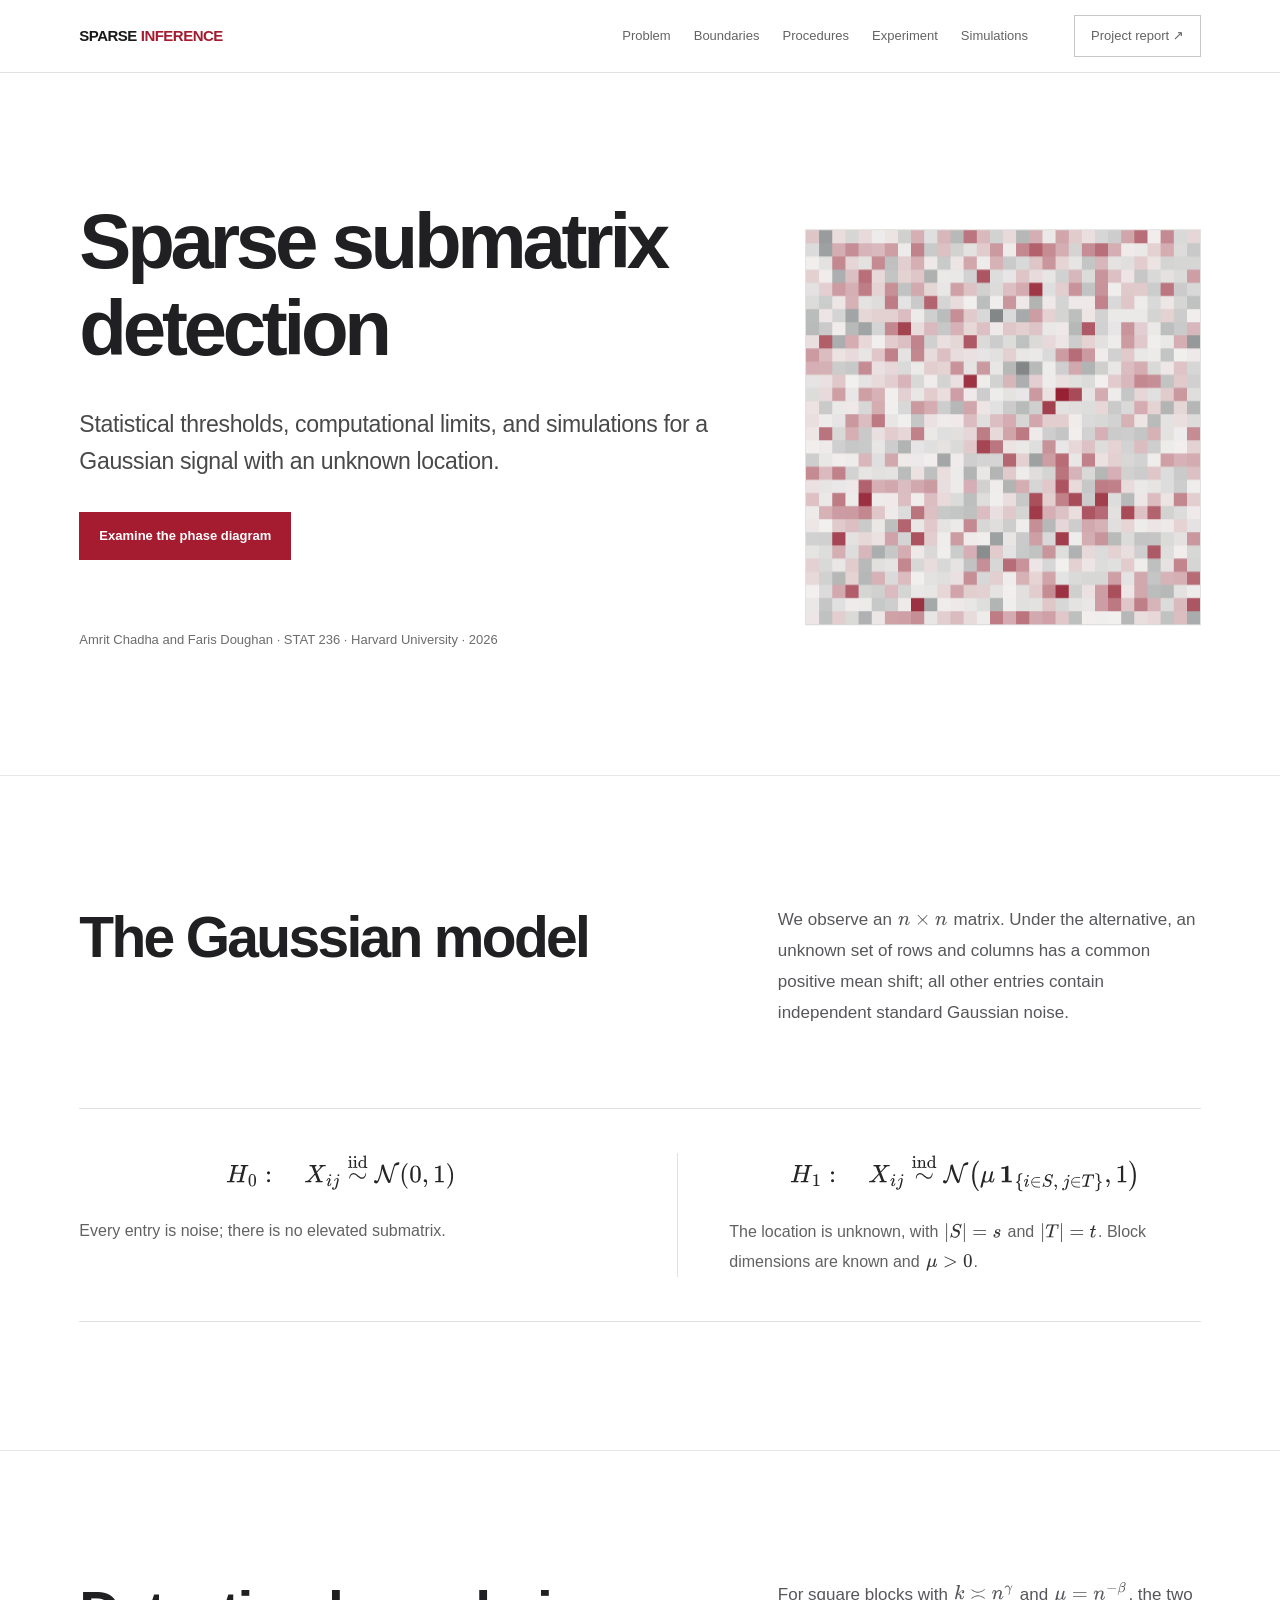
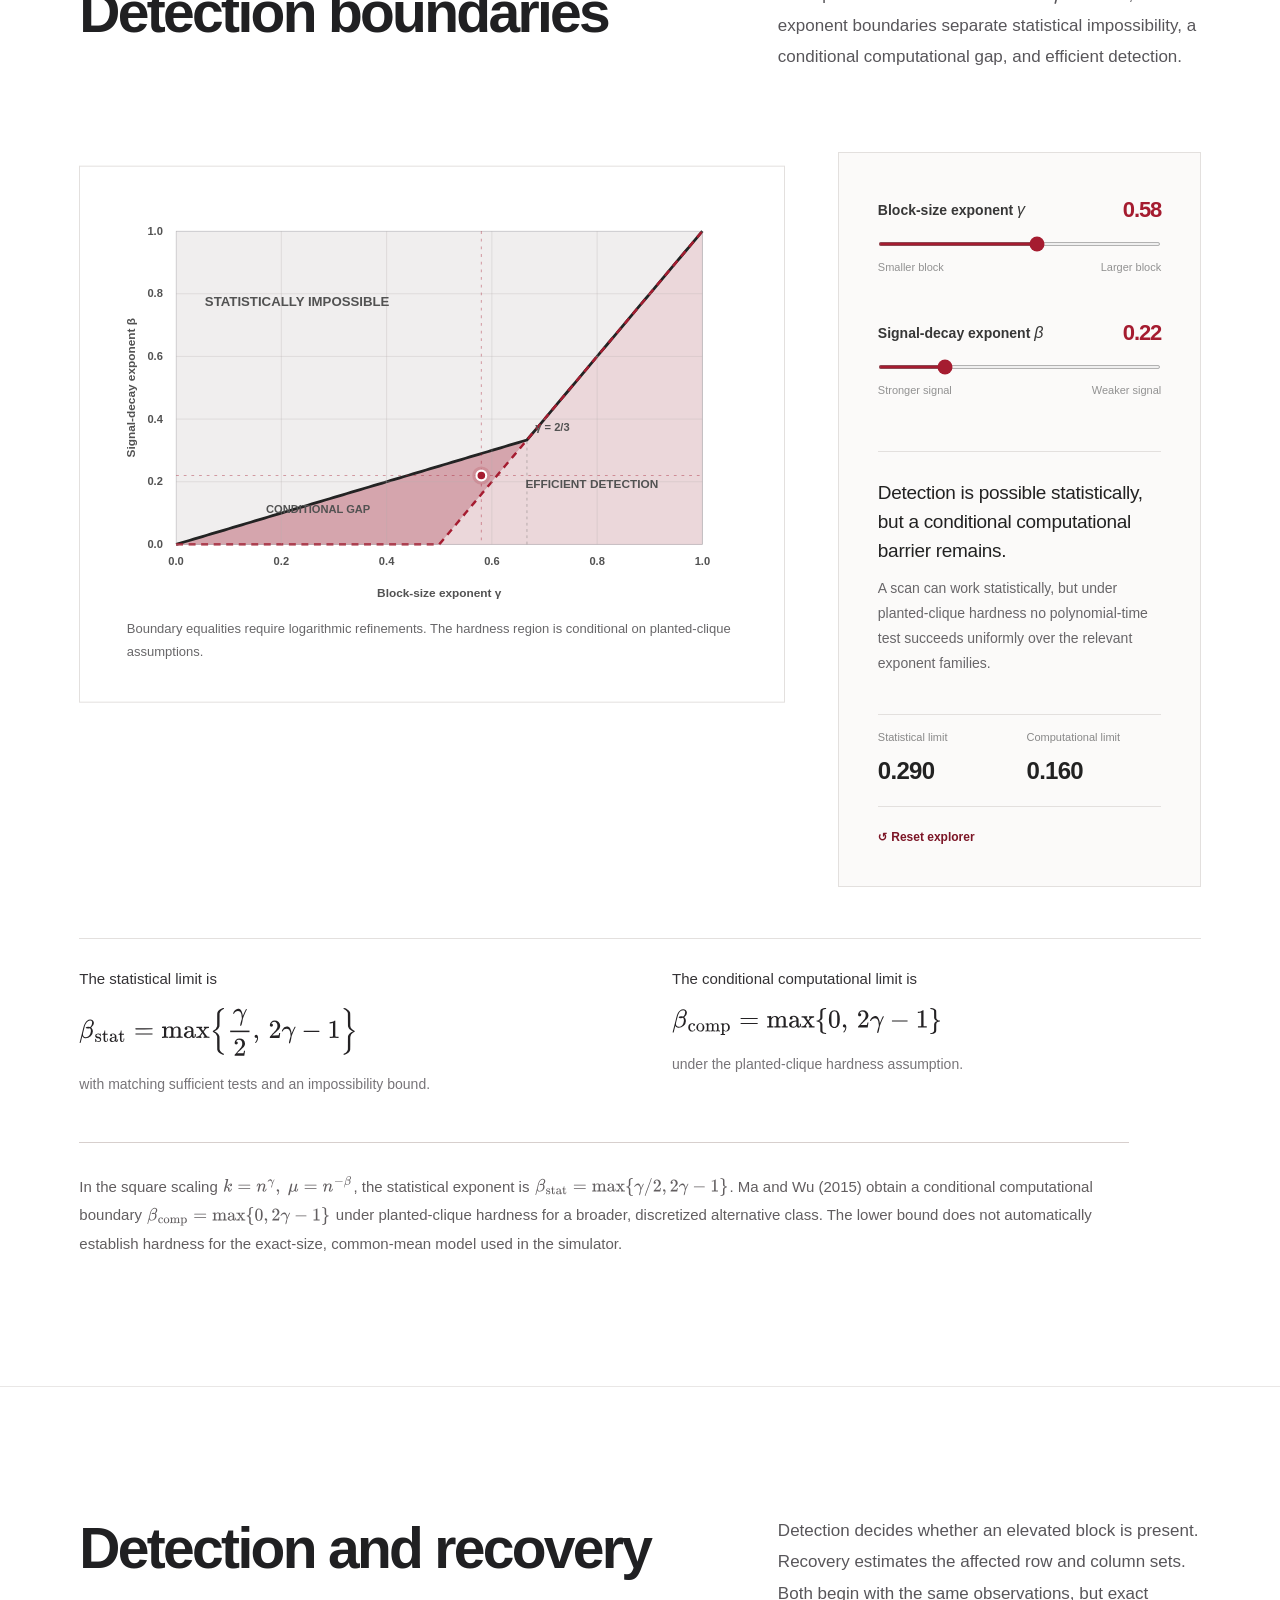
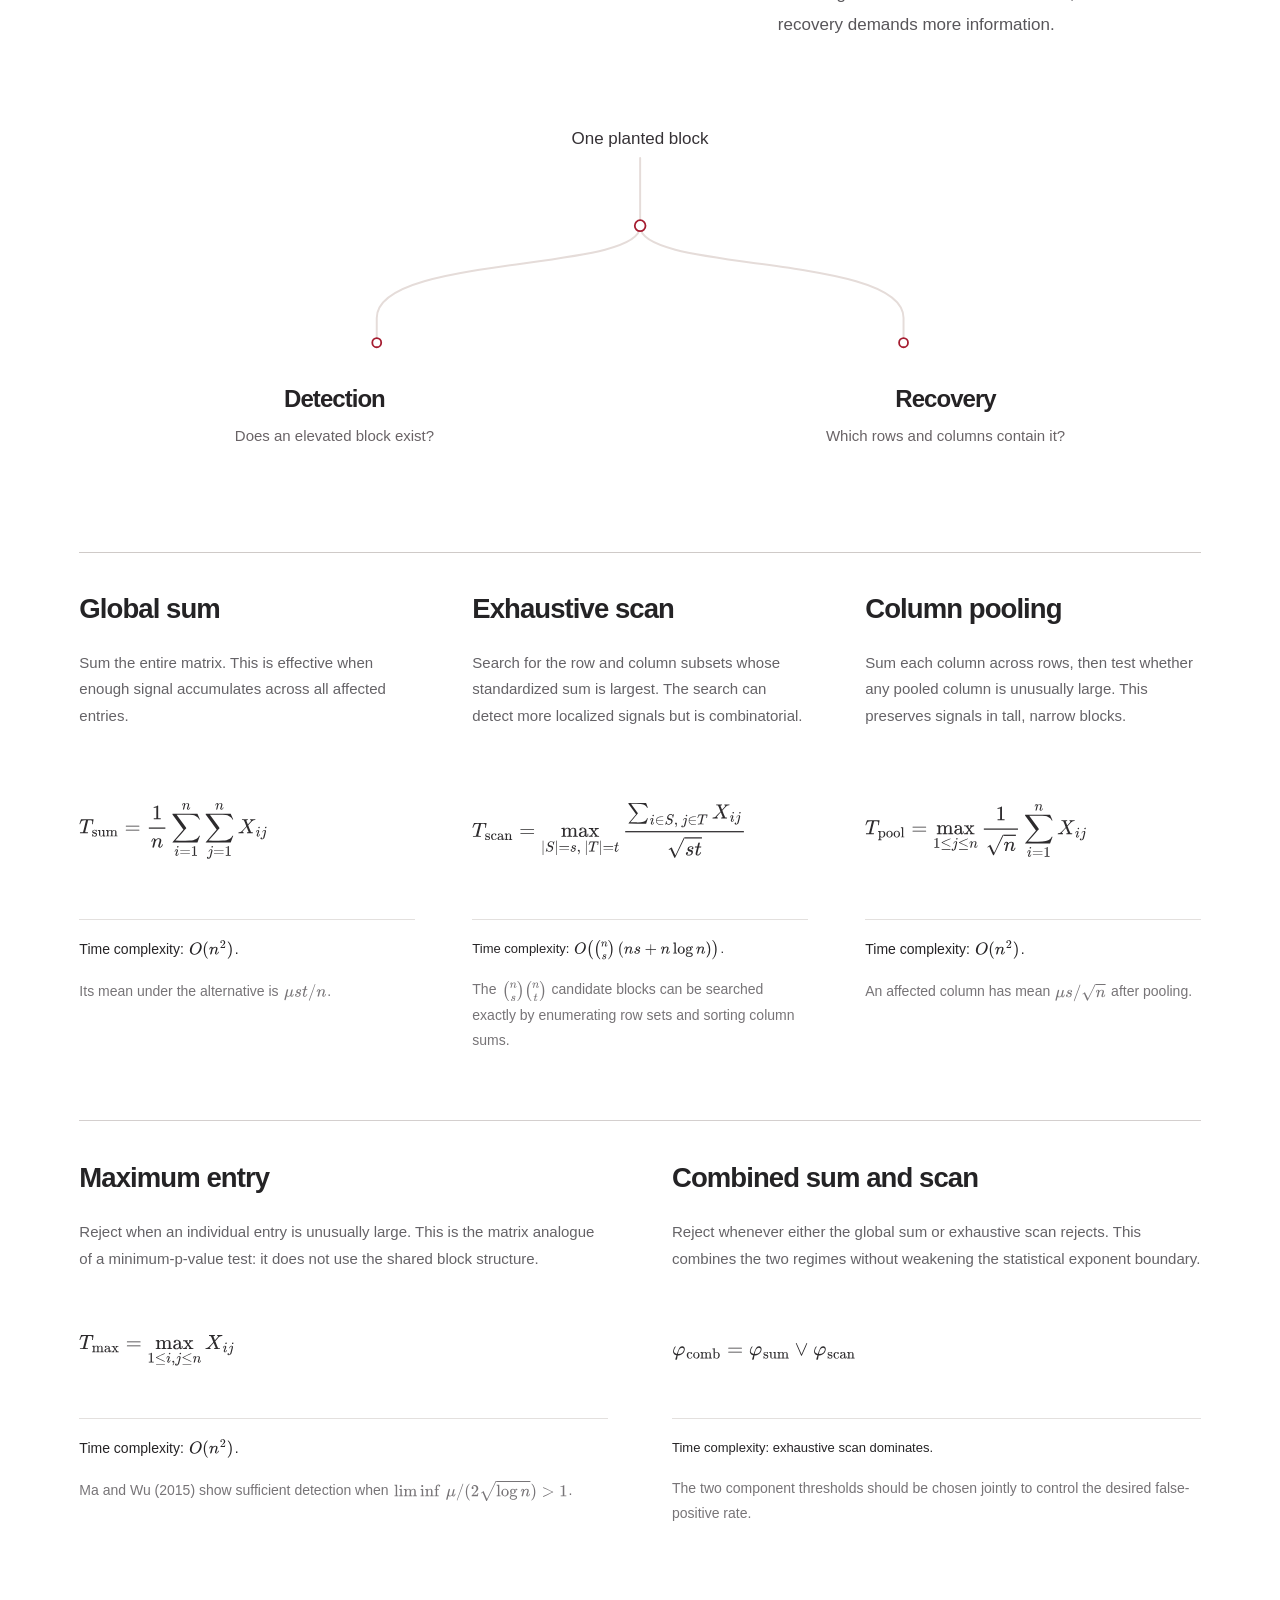
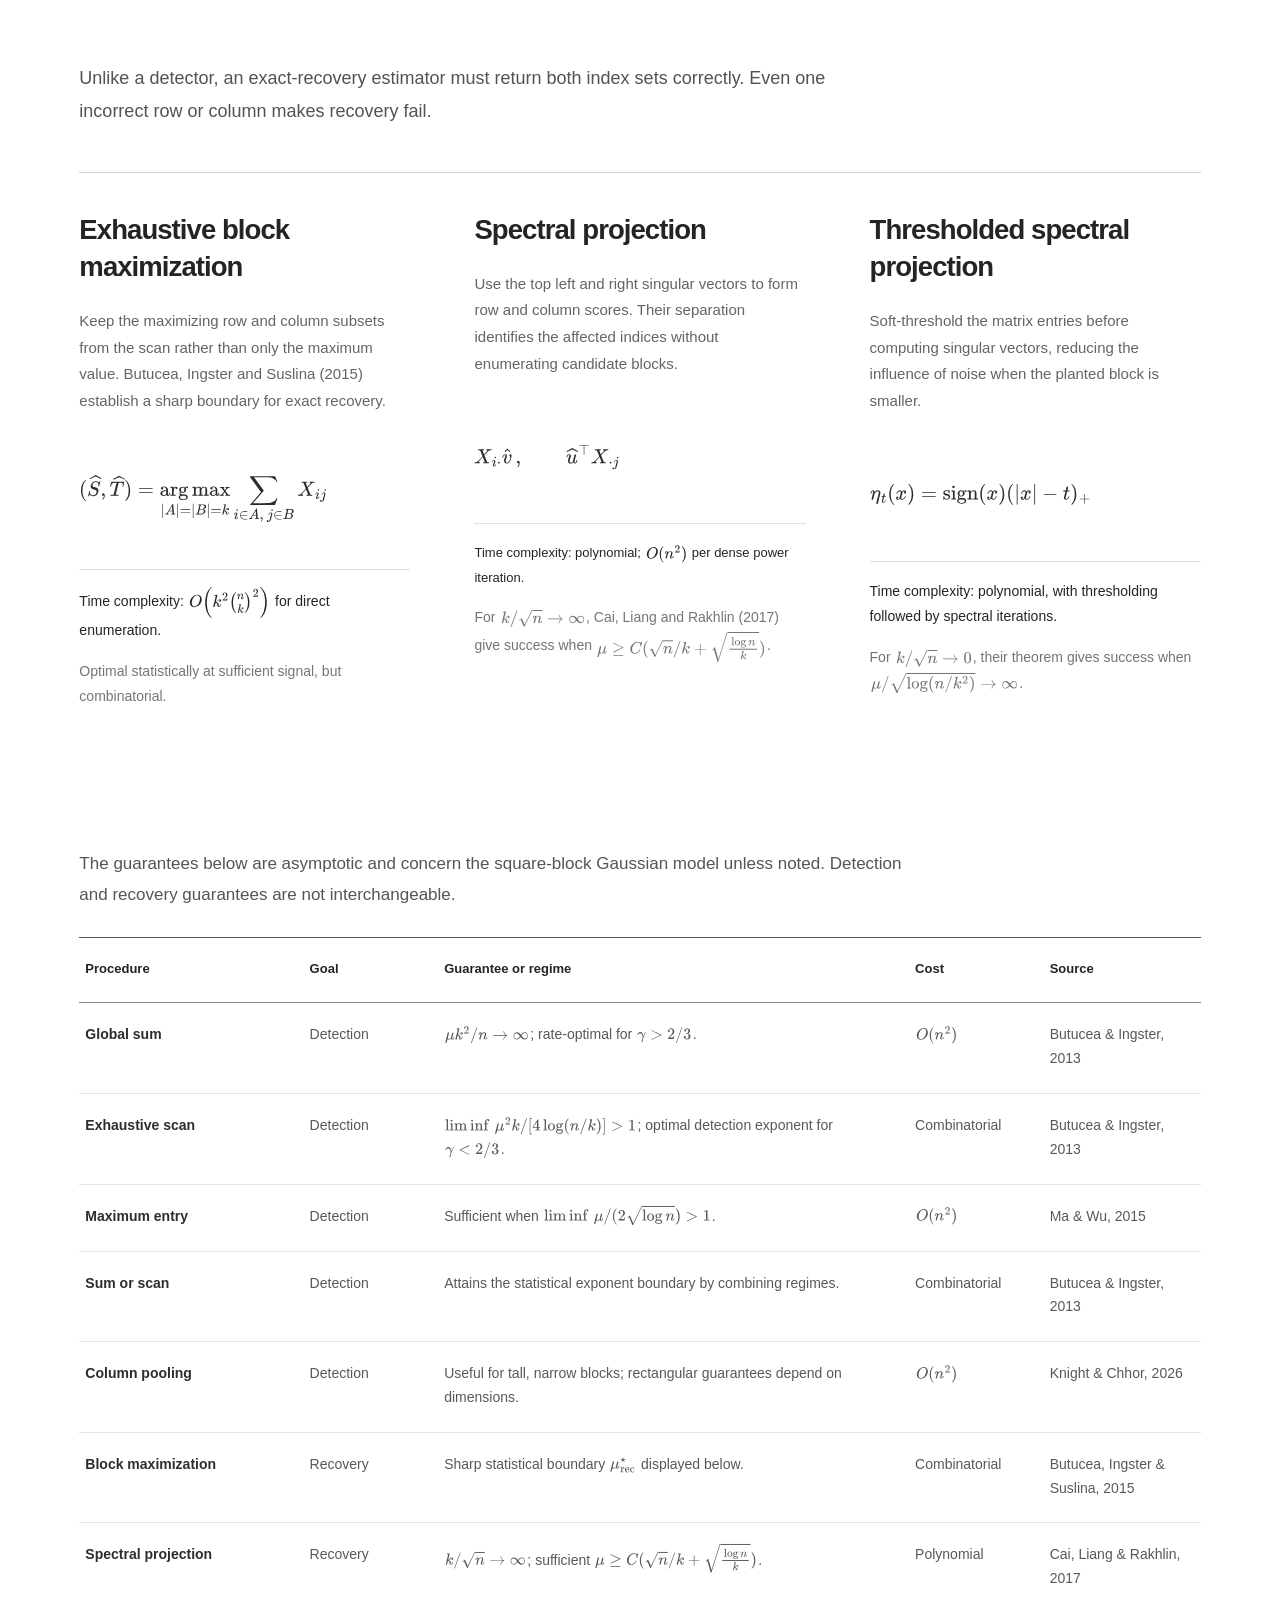
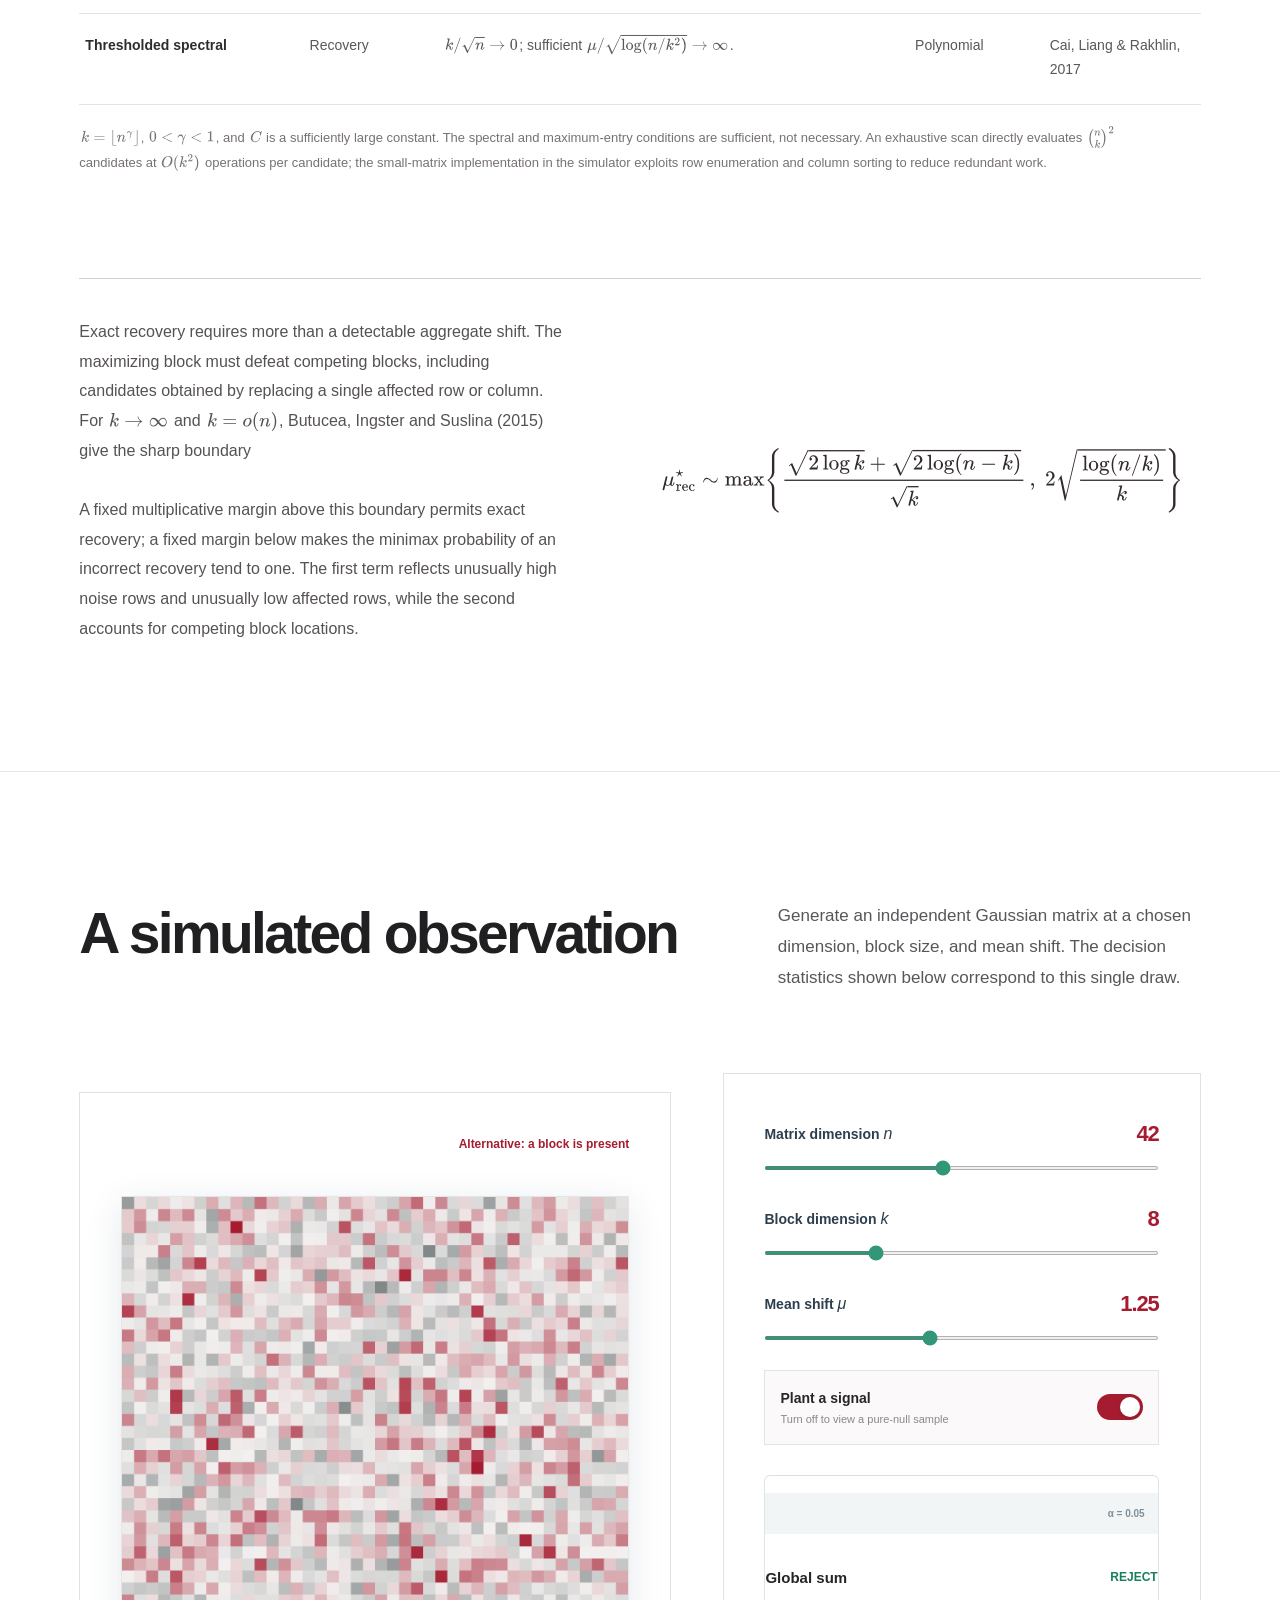
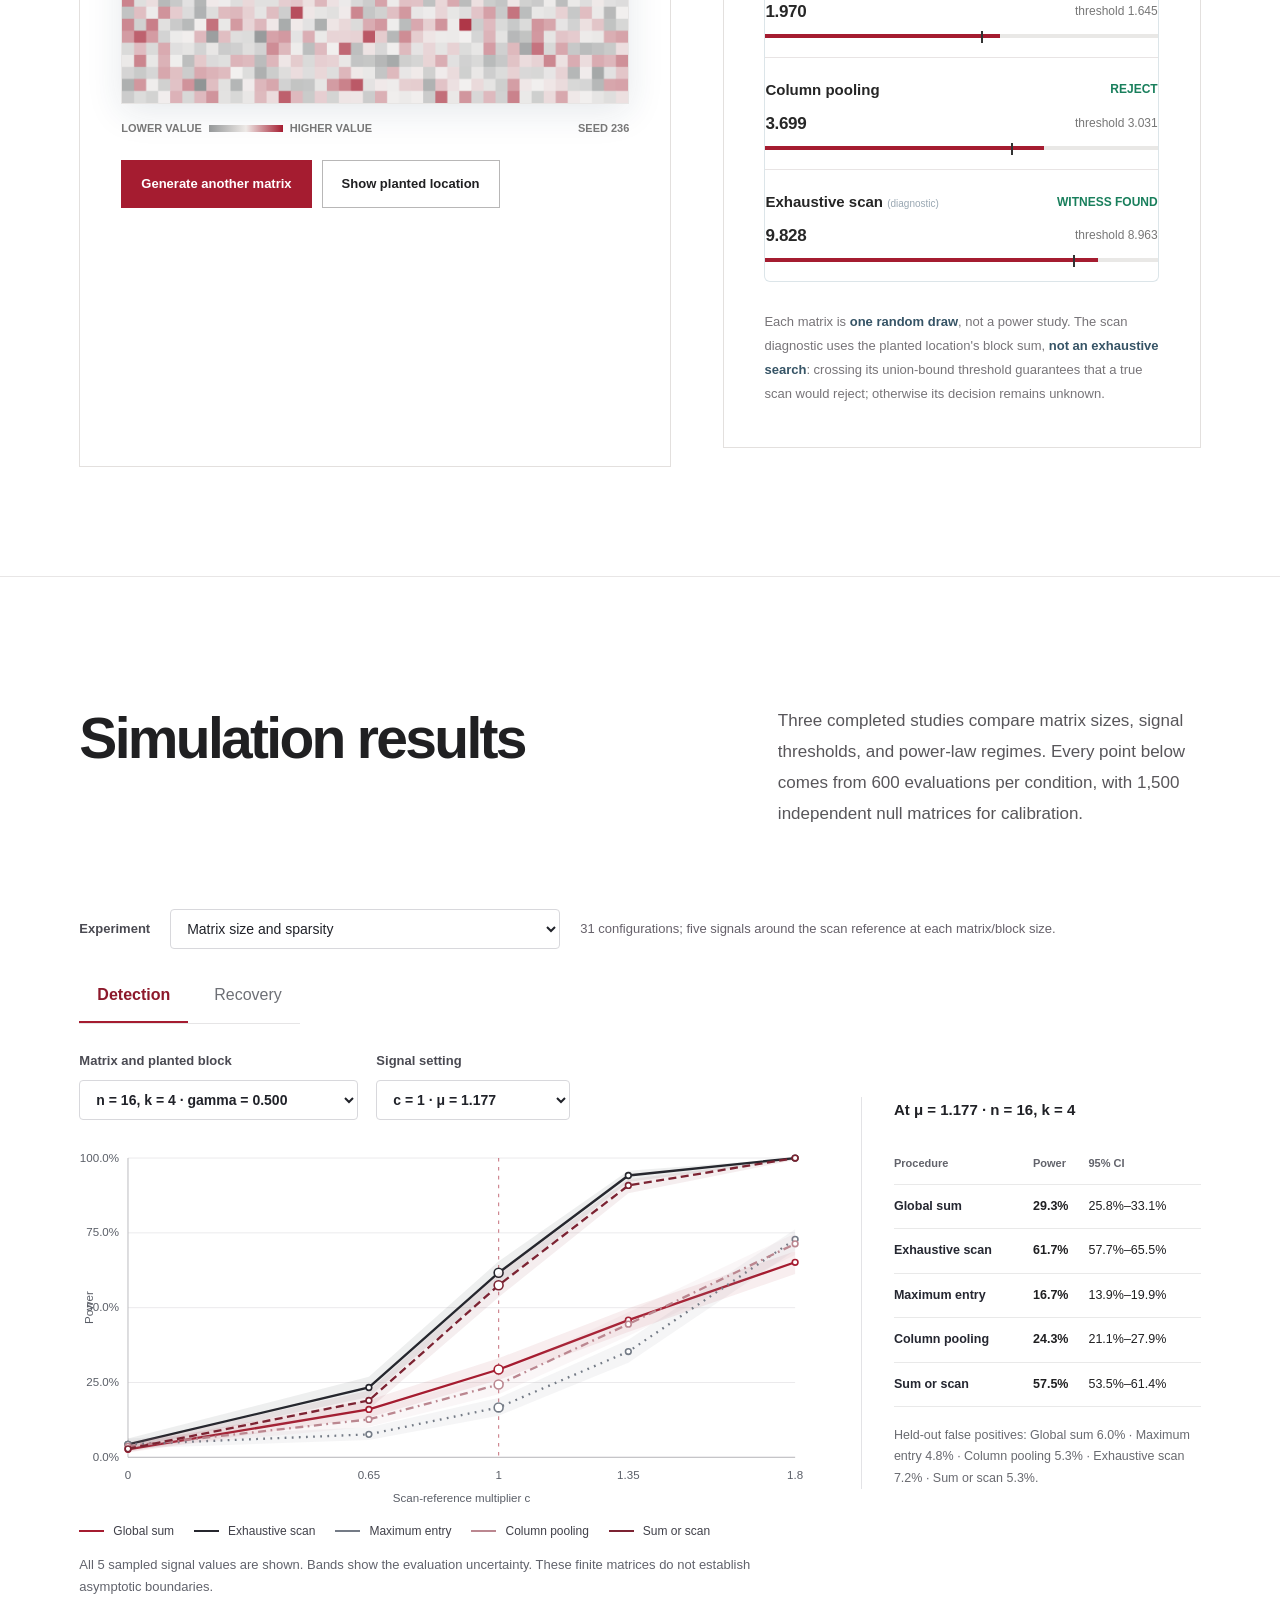
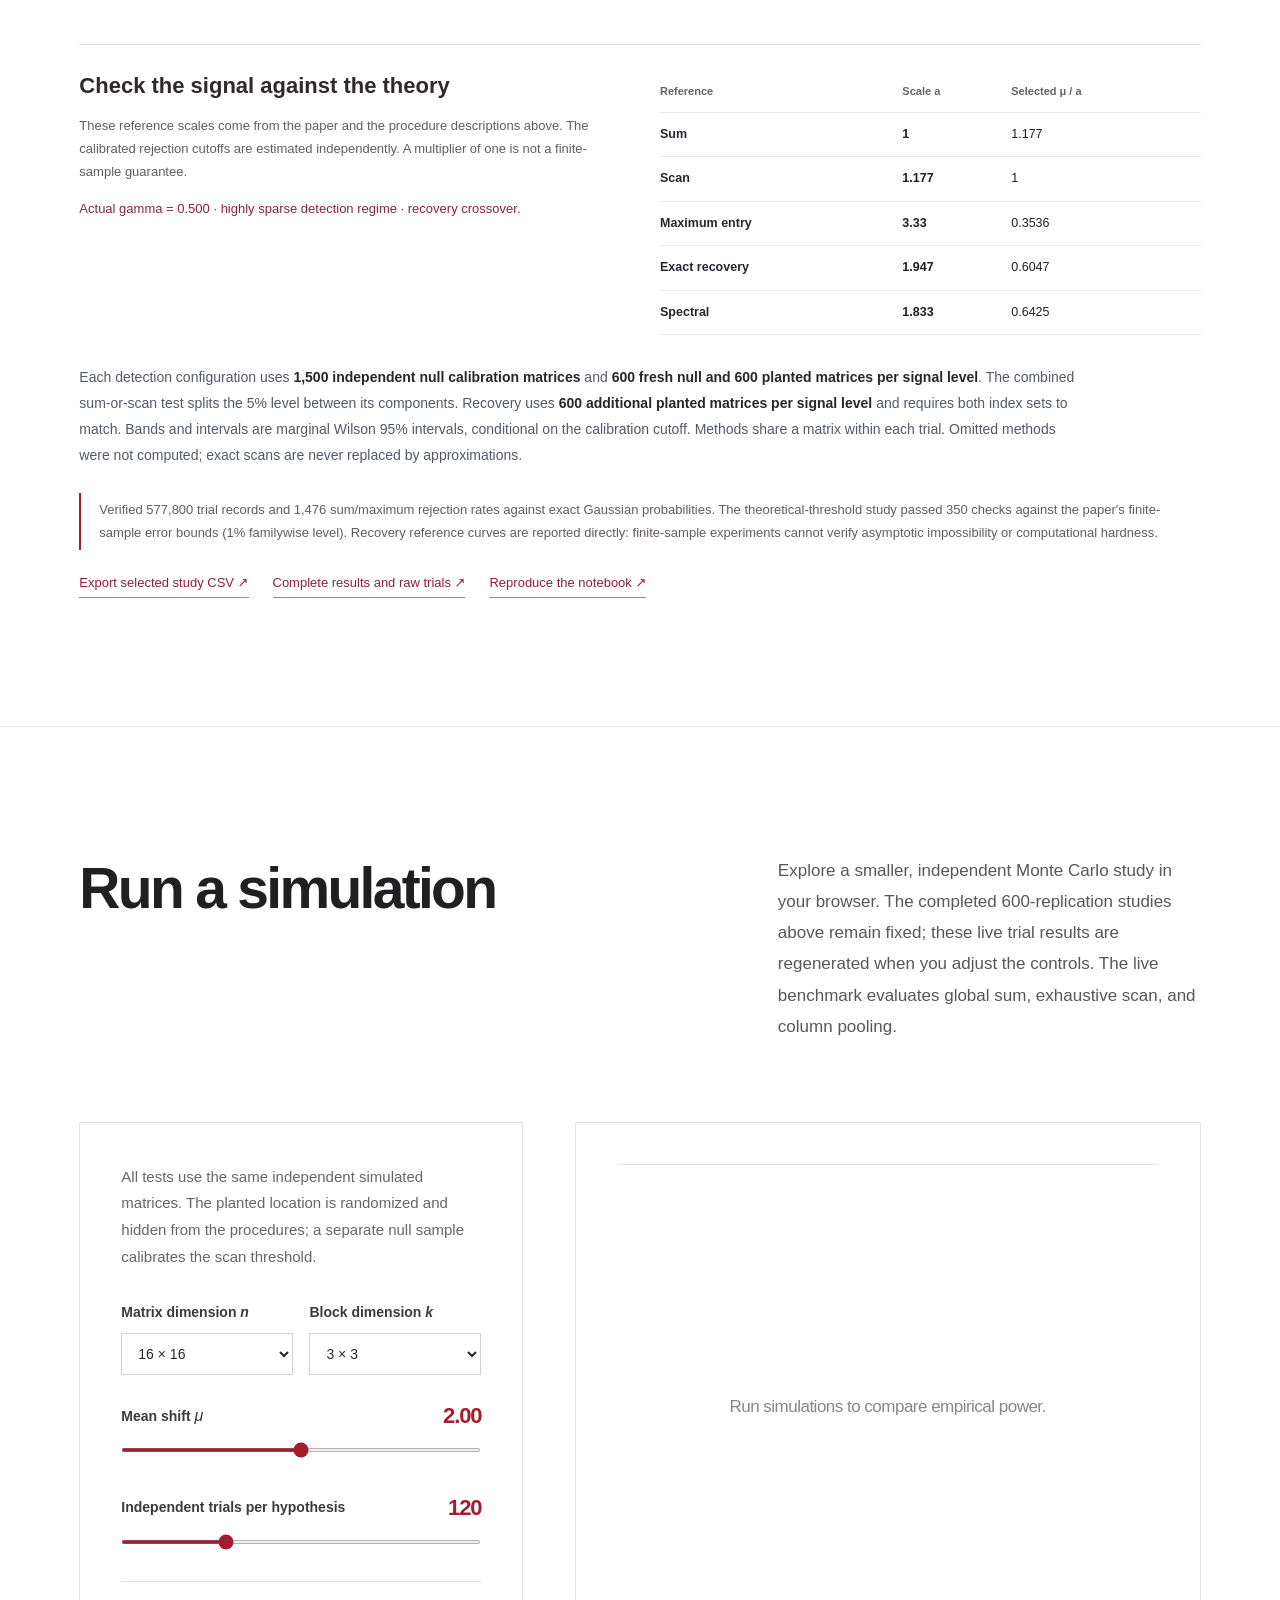
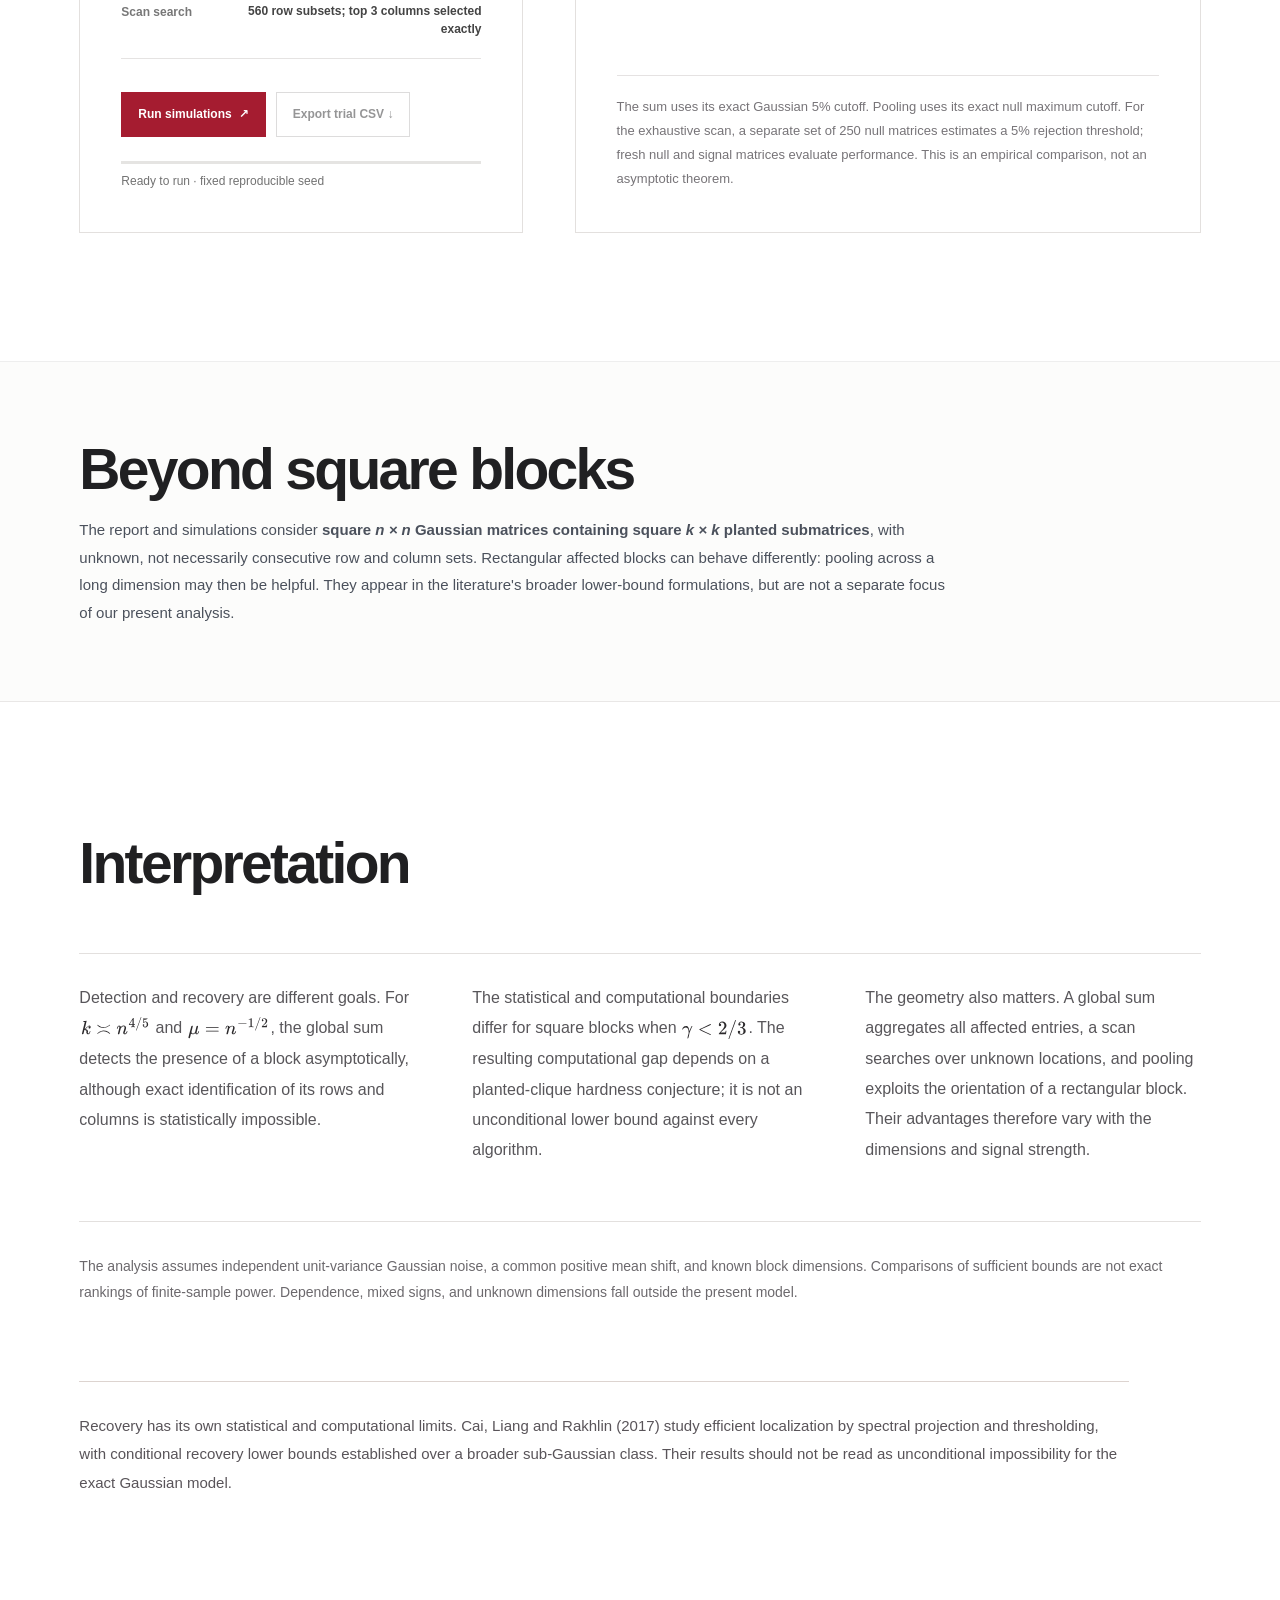
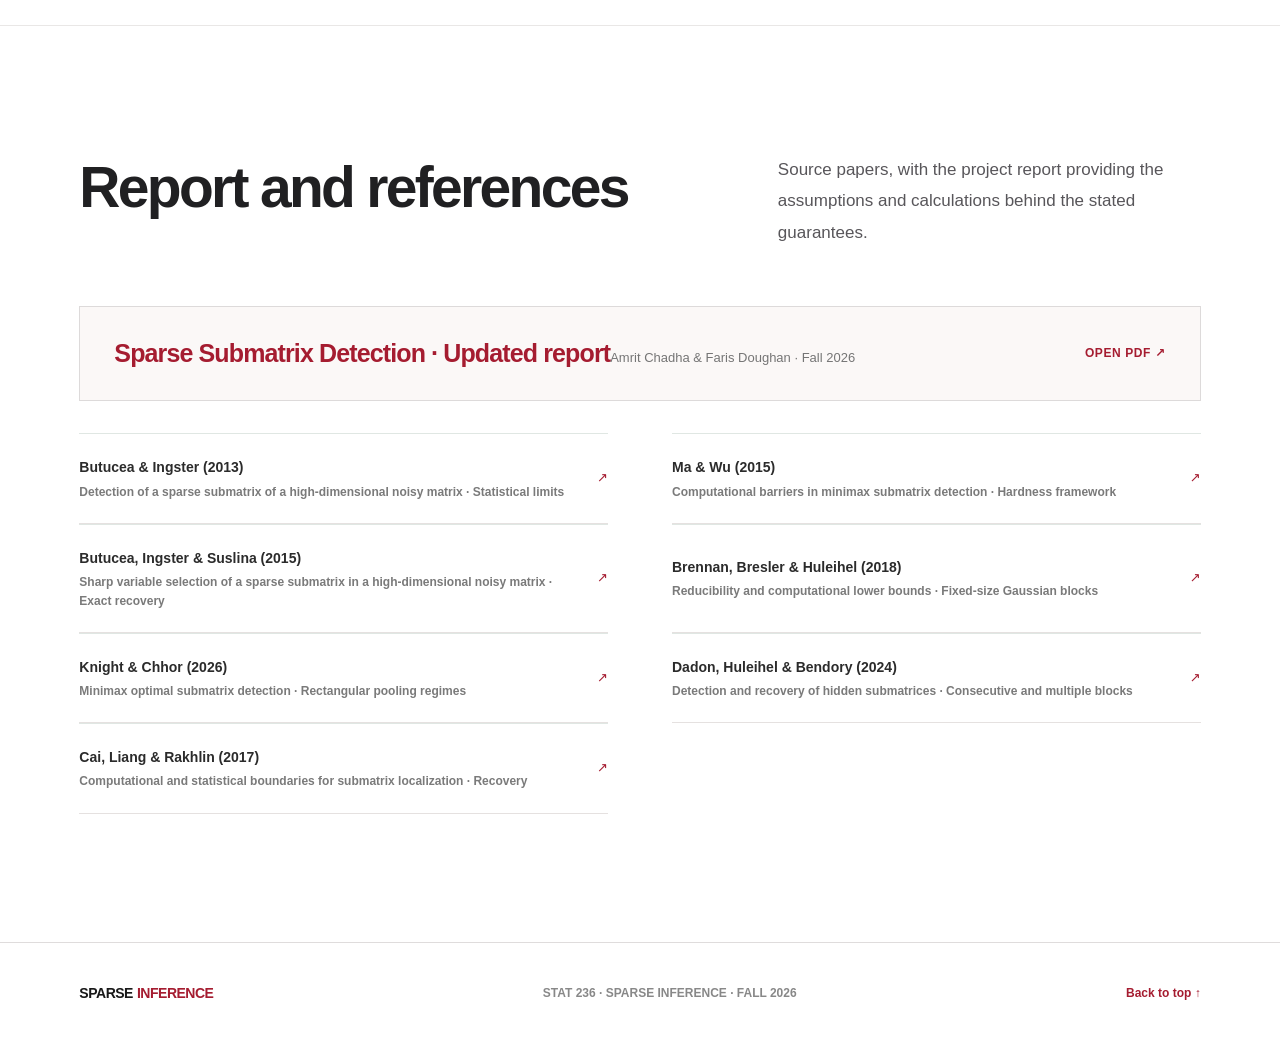
==== site/index.html @ a0c1eb85 "Replace exploratory results with verified 1500-calibration 600-replication studies" ====
<!DOCTYPE html>
<html lang="en">
<head>
<meta charset="utf-8"/>
<meta content="width=device-width, initial-scale=1" name="viewport"/>
<meta content="#ffffff" name="theme-color"/>
<meta content="Statistical and computational boundaries in Gaussian submatrix detection, with interactive simulations." name="description"/>
<meta content="Sparse Submatrix Detection" property="og:title"/>
<meta content="Statistical thresholds, conditional computational gaps, and reproducible simulations." property="og:description"/>
<title>Sparse Submatrix Detection | STAT 236</title>
<style>
:root{--ink:#132136;--navy:#0b1424;--navy-2:#101e31;--navy-3:#17283d;--muted:#5c6a7b;--cream:#f7f7f3;--paper:#fffefa;--line:#dce2e5;--mint:#9be8cc;--mint-deep:#256854;--gold:#f1bd78;--amber:#c98a40;--blue-pale:#edf3f6;--font:Inter,"Avenir Next","Segoe UI",system-ui,-apple-system,Arial,sans-serif;--serif:Georgia,"Iowan Old Style",serif}
*,*::before,*::after{box-sizing:border-box}html{scroll-behavior:smooth;scroll-padding-top:80px}body{margin:0;background:var(--cream);color:var(--ink);font-family:var(--font);-webkit-font-smoothing:antialiased;font-size:15px;line-height:1.65}button,input,select{font:inherit}button,a{-webkit-tap-highlight-color:transparent}button{cursor:pointer}a{color:inherit;text-decoration:none}a:focus-visible,button:focus-visible,input:focus-visible,select:focus-visible{outline:3px solid #4fb8ff;outline-offset:4px}::selection{background:#9be8cc;color:#102135}.container{max-width:1280px;padding-inline:clamp(24px,5.2vw,78px);margin-inline:auto}.skip-link{position:absolute;z-index:10000;top:-80px;left:15px;background:#fff;color:#001;padding:12px 16px}.skip-link:focus{top:15px}.reading-progress{position:fixed;top:0;left:0;height:3px;background:var(--mint);z-index:110;transform-origin:left;width:0;pointer-events:none}.site-header{position:sticky;top:0;z-index:100;background:rgba(11,20,36,.97);border-bottom:1px solid rgba(255,255,255,.09);backdrop-filter:blur(18px)}.nav{min-height:77px;display:flex;align-items:center;gap:33px}.wordmark{display:inline-flex;align-items:center;gap:13px;white-space:nowrap;font-weight:830;letter-spacing:.105em;font-size:11px;color:#f6fbfd}.wordmark-icon{width:27px;height:27px;display:grid;grid-template-columns:repeat(2,10px);grid-template-rows:repeat(2,10px);gap:4px;transform:rotate(-10deg)}.wordmark-icon span{border:1px solid #d6ffe9;border-radius:2px}.wordmark-icon span:nth-child(2),.wordmark-icon span:nth-child(3){background:var(--mint);border-color:var(--mint)}.nav-links{display:flex;align-items:center;justify-content:center;gap:clamp(15px,2.3vw,36px);margin-left:auto}.nav-links a{color:#b3c0cc;font-size:12px;letter-spacing:.005em;font-weight:550;transition:color .2s}.nav-links a:hover,.nav-links a:focus{color:#fff}.nav-report{border:1px solid #425569;border-radius:5px;padding:10px 15px;white-space:nowrap;color:#fff;font-size:12px;font-weight:650;transition:background .2s,border-color .2s}.nav-report span{margin-left:13px;color:var(--mint)}.nav-report:hover{background:#1c3047;border-color:#97dcc1}.nav-toggle{display:none;background:none;border:0;padding:6px}.nav-toggle span{display:block;background:#fff;width:24px;height:2px;margin:5px}
.hero{position:relative;overflow:hidden;background:var(--navy);color:#fff;padding-top:clamp(76px,8.2vw,132px)}.hero-glow{pointer-events:none;position:absolute;width:850px;height:750px;border-radius:50%;right:-350px;top:-250px;background:radial-gradient(circle,rgba(44,107,104,.26),rgba(22,39,57,.08) 42%,transparent 72%)}.hero-inner{position:relative;display:grid;grid-template-columns:minmax(0,1.08fr) minmax(360px,.78fr);gap:clamp(40px,5.5vw,95px);align-items:center;padding-bottom:95px}.hero-copy{max-width:740px}.eyebrow{display:flex;align-items:center;gap:12px;font-size:11px;letter-spacing:.17em;font-weight:800;color:var(--mint);margin:0 0 29px;text-transform:uppercase}.eyebrow-line{width:24px;height:1px;background:var(--mint)}.eyebrow-dark{color:#3d816c}.hero h1{font-weight:690;letter-spacing:-.073em;line-height:1.05;font-size:clamp(53px,5.8vw,91px);margin:0 0 32px}.hero h1 span{font-family:var(--serif);font-weight:400;font-style:italic;color:var(--mint);letter-spacing:-.07em;white-space:nowrap}.hero-description{font-size:clamp(16px,1.65vw,20px);line-height:1.75;color:#b8c7d3;max-width:535px;margin:0 0 34px}.hero-description em{font-style:normal;color:#f7fafc}.hero-actions{display:flex;flex-wrap:wrap;gap:12px;align-items:center}.button{display:inline-flex;align-items:center;justify-content:center;gap:20px;min-height:47px;font-weight:720;font-size:12px;letter-spacing:.01em;border-radius:5px;padding:12px 19px;transition:transform .2s,background .2s,border-color .2s;border:1px solid transparent}.button:hover{transform:translateY(-2px)}.button-primary{background:var(--mint);color:#0b2a25}.button-primary:hover{background:#c0f8e6}.button-ghost{border-color:#465467;background:transparent;color:#f0f4f7}.button-ghost:hover{border-color:#9bd8c3;background:#1a2d44}.hero-authors{margin:62px 0 0;font-size:12px;color:#788ba0}.hero-authors strong{color:#d3dee7;font-weight:700}.hero-dot{padding-inline:10px}.hero-visual{position:relative;max-width:480px;justify-self:end;width:100%;padding:19px;border:1px solid #355067;background:linear-gradient(140deg,rgba(24,44,62,.9),rgba(9,22,35,.95));box-shadow:0 36px 100px rgba(0,0,0,.28);transform:rotate(2.4deg)}.hero-grid-header,.hero-grid-footer{display:flex;justify-content:space-between;color:#8395a7;align-items:center;gap:8px;letter-spacing:.13em;font-size:9px;font-weight:850}.hero-grid-header{padding-bottom:14px}.hero-grid-footer{padding-top:14px}.hero-grid-header>span:first-child{display:flex;align-items:center;gap:9px}.green-blip,.live-indicator span,.control-live span{width:7px;height:7px;display:inline-block;border-radius:100%;background:var(--mint);box-shadow:0 0 12px rgba(155,232,204,.75)}#hero-matrix{display:block;width:100%;height:auto;aspect-ratio:1;image-rendering:auto}.footer-line{display:inline-block;width:65px;height:5px;vertical-align:2px;margin:0 8px;background:linear-gradient(90deg,#4b81b8,#183149,#f8b66c)}.live-indicator{white-space:nowrap}.live-indicator span{width:5px;height:5px;vertical-align:1px;margin-right:5px}.hero-visual-corner{width:28px;height:28px;position:absolute;pointer-events:none}.corner-tl{top:-8px;left:-8px;border-top:2px solid var(--mint);border-left:2px solid var(--mint)}.corner-br{bottom:-8px;right:-8px;border-bottom:2px solid var(--mint);border-right:2px solid var(--mint)}.hero-bottom{display:flex;justify-content:space-between;border-top:1px solid #2a3747;padding-top:19px;padding-bottom:21px;color:#7d92a5;font-size:10px;font-weight:800;letter-spacing:.14em}.hero-bottom span:last-child span{margin-left:13px;color:var(--mint)}
.section-pad{padding-block:clamp(86px,10vw,155px)}.section-head{display:grid;grid-template-columns:1.08fr .68fr;align-items:end;gap:80px;margin-bottom:52px}.section-head .eyebrow{margin-bottom:28px}.section-head h2,.insights h2{font-weight:700;font-size:clamp(43px,5.1vw,72px);line-height:1.11;letter-spacing:-.065em;margin:0}.section-head h2 em,.insights h2 em{font-family:var(--serif);font-weight:400;font-style:italic;color:#39866c;letter-spacing:-.075em}.section-head .section-lede{color:#647080;font-size:16px;line-height:1.85;margin:0 0 5px}.intro{background:var(--paper)}.model-panel{display:grid;grid-template-columns:1fr 90px 1fr;background:#f2f5f2;border:1px solid #e4ebe8;border-radius:8px;overflow:hidden;margin-top:47px}.model-side{padding:36px 42px 42px;min-width:0}.model-side-alt{background:#e8f4ed}.model-number{font-size:37px;font-weight:780;color:#adc0b6;line-height:1}.model-number span{font-size:20px;vertical-align:sub}.model-side-alt .model-number{color:#61b895}.model-name{font-size:12px;letter-spacing:.12em;color:#667385;text-transform:uppercase;font-weight:800;margin:26px 0 15px}.model-formula{font-family:var(--serif);font-size:clamp(20px,2.4vw,30px);font-style:italic;letter-spacing:-.03em;color:#132d34;margin:0 0 21px;white-space:normal;line-height:1.4;overflow-wrap:anywhere}.model-formula sub{font-size:55%}.model-explain{font-size:14px;max-width:330px;color:#64727a;margin:0}.model-versus{display:flex;align-items:center;justify-content:center;color:#8da199;font-weight:800;font-size:11px;letter-spacing:.1em;position:relative}.model-versus::before,.model-versus::after{content:"";width:1px;height:33%;background:#dce5e0;position:absolute;top:0}.model-versus::after{bottom:0;top:auto}.model-versus span{border:1px solid #d0dcd7;width:36px;height:36px;display:grid;place-items:center;border-radius:50%;background:#f5f8f4}.questions-grid{display:grid;grid-template-columns:repeat(3,minmax(0,1fr));gap:24px;margin-top:36px}.question{border-top:1px solid #d6e2db;padding-top:22px}.question-index{font-family:var(--serif);font-size:25px;color:#4b9479;font-style:italic}.question h3{font-size:21px;letter-spacing:-.045em;margin:9px 0 8px}.question p{font-size:13px;line-height:1.8;color:#677485;margin:0;max-width:300px}.question strong{color:#293c4c}
.section-dark{background:var(--navy);color:#f6fafc}.section-dark .section-lede{color:#a7b6c7}.section-dark .section-head h2 em{color:var(--mint)}.phase{background:radial-gradient(ellipse at 30% 40%,#14283c 0%,#0b1424 70%)}.phase-layout{display:grid;grid-template-columns:minmax(0,1.65fr) minmax(300px,.78fr);gap:18px;align-items:stretch}.phase-chart-card{background:#111e31;border:1px solid #2a3e55;border-radius:9px;padding:28px 25px 22px;min-width:0}.card-head{display:flex;justify-content:space-between;gap:20px;align-items:center}.mini-label{margin:0;font-size:10px;font-weight:860;letter-spacing:.135em;color:#8da3b4;text-transform:uppercase}.card-head h3{margin:8px 0 0;font-weight:700;font-size:23px;letter-spacing:-.05em}.chart-menu{color:#a3b5c4;white-space:nowrap;font-size:13px;font-family:var(--serif);font-style:italic}.chart-menu span{color:#567086;padding:0 4px}.chart-legend{display:flex;flex-wrap:wrap;column-gap:20px;row-gap:7px;margin-top:27px;color:#b3c0ca;font-size:11px}.chart-legend>span{white-space:nowrap}.legend-dot{width:8px;height:8px;border-radius:3px;display:inline-block;margin-right:5px}.legend-green{background:#5abf9c}.legend-amber{background:#dda95d}.legend-gray{background:#65778e}.phase-svg{display:block;width:100%;height:auto;touch-action:none;cursor:crosshair;margin-top:17px}.chart-footnote{color:#8296a7;font-size:11px;line-height:1.65;margin:0 5px}.phase-control{border:1px solid #2c4054;border-radius:9px;padding:25px 25px 24px;background:#1a2b40;display:flex;flex-direction:column;min-width:0}.control-header{display:flex;align-items:center;justify-content:space-between;margin-bottom:36px}.control-live{font-size:10px;color:var(--mint);font-weight:760;letter-spacing:.12em;white-space:nowrap}.control-live span{width:6px;height:6px;vertical-align:1px;margin-right:5px}.range-group{margin-bottom:27px}.range-top{display:flex;justify-content:space-between;gap:10px;align-items:baseline;margin-bottom:13px}.range-top label{font-size:12px;font-weight:680;color:#dce8f0}.range-top label em{font-family:var(--serif);font-size:16px;font-weight:400}.range-top output{color:#a3f3d7;font-size:22px;font-weight:720;letter-spacing:-.05em;font-variant-numeric:tabular-nums}.range-group input[type=range]{width:100%;height:4px;margin:5px 0;accent-color:var(--mint);cursor:pointer;display:block}.range-extents{display:flex;justify-content:space-between;font-size:10px;color:#8797aa;margin-top:12px}.regime-output{margin-top:8px;background:#122035;border:1px solid #375f5c;padding:20px 19px 18px;border-radius:6px;transition:border-color .2s}.regime-tag{font-size:10px;letter-spacing:.12em;color:#efc38d;font-weight:840}.regime-output h3{font-weight:700;font-size:21px;line-height:1.27;letter-spacing:-.04em;margin:10px 0}.regime-output p{color:#aebdc8;font-size:12px;line-height:1.75;margin:0}.boundary-values{display:grid;grid-template-columns:1fr 1fr;margin:21px 0 16px;gap:12px}.boundary-values>div{border-top:1px solid #405267;padding-top:13px}.boundary-values span{display:block;color:#9cb0c0;font-size:11px}.boundary-values strong{display:block;font-size:22px;letter-spacing:-.03em;font-weight:700;margin-top:4px;font-variant-numeric:tabular-nums}.text-button{align-self:flex-start;background:none;border:0;padding:5px 0;color:#acd6c9;font-size:12px;font-weight:730}.text-button:hover{color:#fff}.boundary-equations{display:grid;grid-template-columns:1fr 1fr .7fr;margin-top:18px;border:1px solid #293d50;border-radius:7px;overflow:hidden}.boundary-equations>div{padding:24px 26px 24px;border-right:1px solid #293d50}.boundary-equations>div:last-child{border-right:0}.boundary-equations span{display:block;font-size:10px;color:#82a3ad;font-weight:770;letter-spacing:.11em}.boundary-equations strong{display:block;font-family:var(--serif);font-size:22px;font-weight:400;margin:8px 0 5px;letter-spacing:-.025em}.boundary-equations small{color:#8fa1b2;font-size:11px}.boundary-equations .crossover{background:#162d37}.boundary-equations .crossover strong{color:var(--mint);font-family:var(--font);font-weight:700;font-size:29px}
.methods{background:var(--cream)}.method-grid{display:grid;grid-template-columns:repeat(3,minmax(0,1fr));gap:17px}.method-card{background:#fff;border:1px solid #e0e6e3;border-radius:7px;padding:26px 25px 0;display:flex;flex-direction:column;min-height:420px;transition:transform .2s,box-shadow .2s}.method-card:hover{transform:translateY(-4px);box-shadow:0 18px 45px rgba(34,58,62,.08)}.method-top{display:flex;justify-content:space-between;align-items:center;gap:8px}.method-index{font-size:12px;font-weight:760;color:#9aa9af}.method-chip{border:1px solid #cfe8dd;background:#effaf5;color:#3b8b6e;padding:5px 8px;border-radius:3px;font-size:9px;letter-spacing:.07em;font-weight:830;white-space:nowrap}.method-chip-amber{border-color:#f3dfbf;background:#fff8eb;color:#ae7c36}.method-icon{height:99px;display:flex;align-items:center;margin-top:15px}.method-icon svg{width:76px;height:76px;display:block}.method-card h3{font-size:27px;letter-spacing:-.052em;margin:3px 0 7px}.method-card>p{font-size:13px;line-height:1.85;color:#637384;margin:0 0 18px}.method-formula{padding:12px 11px;border:1px solid #e9eeeb;background:#f8faf8;font-family:var(--serif);font-style:italic;letter-spacing:-.02em;font-size:15px;color:#304a46;margin-top:auto;line-height:1.45;overflow-wrap:anywhere}.method-formula sub{font-size:65%}.method-bottom{display:flex;flex-wrap:wrap;justify-content:space-between;align-items:center;gap:8px;border-top:1px solid #e5e8e5;padding:18px 0 21px;margin-top:19px}.method-bottom span{color:#8c9da3;font-size:9px;font-weight:800;letter-spacing:.095em}.method-bottom strong{font-size:13px;font-weight:760;color:#2c7560}.methods-caveat{padding:18px 22px;border-left:2px solid #8fd5bd;background:#ecf3ef;font-size:12px;color:#657380;line-height:1.8;margin:26px 0 0}.methods-caveat strong{color:#213b39}
.section-lightblue{background:#eaf1f4}.lab-layout{display:grid;grid-template-columns:minmax(0,1fr) minmax(350px,.86fr);gap:20px}.lab-viewer,.lab-controls{background:#fff;border:1px solid #dbe4e8;border-radius:8px;padding:26px}.viewer-top,.matrix-bottom{display:flex;justify-content:space-between;align-items:center;gap:10px}.sample-tag{font-size:10px;font-weight:850;color:#278267;letter-spacing:.07em}.sample-tag.null{color:#697e9a}.matrix-frame{width:min(100%,520px);margin:26px auto 0;background:#0e2034;border:8px solid #152b3d;box-shadow:0 8px 34px rgba(27,55,82,.11);padding:0}.matrix-frame canvas{display:block;width:100%;height:auto;aspect-ratio:1}.matrix-bottom{font-size:9px;letter-spacing:.1em;color:#8a9cac;font-weight:800;margin:18px 0 24px}.matrix-bottom>span:first-child{display:flex;align-items:center;gap:7px}.heat-gradient{display:inline-block;width:70px;height:5px;background:linear-gradient(90deg,#396aab,#102438,#ffb468)}.lab-buttons{display:flex;gap:10px;flex-wrap:wrap}.button-ink{background:#102339;color:#fff}.button-ink:hover{background:#274862}.button-outline{color:#253d51;background:white;border-color:#cad5d9}.button-outline:hover{background:#ecf5f0;border-color:#5d9b89}.lab-controls .control-header{margin-bottom:28px}.lab-controls .range-top label{color:#2d3e4d}.lab-controls .range-top output{color:#266f5c}.lab-controls .range-group{margin-bottom:22px}.lab-controls .range-group input[type=range],.rectangle-controls input[type=range]{accent-color:#329778}.control-live-dark{color:#408b77}.control-live-dark span{background:#43b390}.switch-row{position:relative;display:flex;align-items:center;justify-content:space-between;gap:20px;border-top:1px solid #e7edf0;border-bottom:1px solid #e7edf0;padding:17px 0;margin:2px 0 24px;cursor:pointer}.switch-row strong{display:block;font-size:13px;color:#263b4c}.switch-row small{display:block;color:#8b9aa8;font-size:11px}.switch-row input{position:absolute;opacity:0;right:8px}.switch-track{height:26px;width:46px;border-radius:20px;background:#b8c3cd;position:relative;flex:none;transition:background .2s}.switch-track::before{content:"";position:absolute;width:20px;height:20px;left:3px;top:3px;background:#fff;border-radius:50%;transition:transform .2s;box-shadow:0 2px 5px #0002}.switch-row input:checked+.switch-track{background:#2c9c78}.switch-row input:checked+.switch-track::before{transform:translateX(20px)}.switch-row input:focus-visible+.switch-track{outline:3px solid #4fb8ff;outline-offset:3px}.lab-results{border:1px solid #dce5e9;border-radius:6px;overflow:hidden}.result-head{padding:12px 13px;background:#f2f5f6;display:flex;justify-content:space-between;gap:9px}.result-head .mini-label{color:#536d7f}.result-head>span:last-child{font-size:10px;color:#7e909a}.test-result{padding:12px 13px 14px;border-bottom:1px solid #e9eff1}.test-result:last-child{border-bottom:0}.test-result-head,.test-result-values{display:flex;justify-content:space-between;gap:10px;align-items:center}.test-result-head strong{font-size:12px}.subtle{color:#99a7b2;font-weight:500;font-size:10px}.test-status{font-size:10px;color:#7b8795;font-weight:800}.test-status.success{color:#197f5c}.test-status.quiet{color:#7c8a99}.test-status.uncertain{color:#a47439}.test-result-values{margin-top:6px;color:#7e8f9c;font-size:10px}.test-result-values>span:first-child{color:#253e51;font-size:17px;font-weight:780;letter-spacing:-.02em;font-variant-numeric:tabular-nums}.test-meter{height:6px;border-radius:10px;background:#e4eaed;margin-top:8px;position:relative}.test-meter>div{height:100%;width:0;border-radius:10px;background:linear-gradient(90deg,#74c7ae,#299d7a);transition:width .2s}.test-meter>i{position:absolute;height:12px;width:2px;background:#455b6c;left:65%;top:-3px}.lab-disclaimer{font-size:11px;line-height:1.78;color:#778b98;margin:16px 0 0}.lab-disclaimer strong{color:#365466}
.rectangles{background:#fffdfa}.rectangle-layout{display:grid;grid-template-columns:minmax(300px,.76fr) minmax(0,1.24fr);gap:20px;align-items:stretch}.rectangle-controls,.rectangle-results{border:1px solid #e3e8e3;border-radius:8px;padding:30px;background:#fff}.rectangle-controls .card-head h3,.rectangle-results .results-top h3{font-size:24px;letter-spacing:-.045em;margin:8px 0 0}.rectangle-controls .mini-label,.rectangle-results .mini-label{color:#83989f}.preset-buttons{display:flex;flex-wrap:wrap;gap:6px;margin:25px 0 25px}.preset{background:#f6f8f7;border:1px solid #e4e8e4;border-radius:4px;padding:9px 12px;color:#61757b;font-size:11px;font-weight:730;transition:background .2s}.preset.active,.preset:hover{background:#e3f5ed;color:#1b6f50;border-color:#a3d8c4}.selector-group{margin:0 0 24px}.selector-group label{font-size:12px;font-weight:690;display:block;margin-bottom:9px}.selector-group select{width:100%;border:1px solid #dce4e3;border-radius:4px;padding:11px 12px;background:white;color:#213b4f;cursor:pointer}.rectangle-controls .range-top label{color:#314a55}.rectangle-controls .range-top output{color:#26795b}.small-descriptor{font-weight:450;color:#9baab0;font-size:11px}.shape-preview{display:flex;align-items:center;justify-content:space-between;border:1px solid #e7ece7;background:#f6f9f6;padding:18px;margin-top:14px;gap:10px}.shape-preview strong{font-size:18px;display:block;margin-top:7px;letter-spacing:-.025em;white-space:nowrap}.shape-diagram{width:112px;height:89px;background:#e9eeeb;border:1px solid #dae4df;display:flex;align-items:center;justify-content:center;flex:none}.shape-diagram span{display:block;background:linear-gradient(135deg,#88dabc,#257b6e);border:1px solid #438d7f;min-width:3px;min-height:3px;max-width:95%;max-height:95%;transition:width .3s,height .3s}.tiny-note{font-size:10px;line-height:1.8;color:#8a989e;margin:16px 0 0}.rectangle-results{background:#f8fbf8;display:flex;flex-direction:column}.results-top{display:flex;justify-content:space-between;align-items:flex-start;flex-wrap:wrap;gap:12px}.risk-pill{padding:7px 10px;border:1px solid #d7e9df;background:#eff8f1;color:#417b65;font-size:10px;font-weight:720;white-space:nowrap}.results-explain{font-size:12px;color:#798b90;line-height:1.8;max-width:490px;margin:20px 0 33px}.amplitude-rows{display:grid;gap:23px}.amplitude-label{display:flex;justify-content:space-between;gap:15px;align-items:baseline;margin-bottom:10px}.amplitude-label span{font-size:11px;font-weight:810;letter-spacing:.05em;color:#5b7378}.amplitude-label span small{font-size:10px;color:#a0adb0;font-weight:500;letter-spacing:0}.amplitude-label strong{font-size:22px;font-weight:800;letter-spacing:-.055em;font-variant-numeric:tabular-nums}.amp-track{height:13px;background:#e3eae6;border-radius:3px;overflow:hidden}.amp-track span{height:100%;width:40%;display:block;transition:width .35s ease;background:#7b9eab;border-radius:3px}.amplitude-row[data-method=scan] .amp-track span{background:#c1a779}.amplitude-row[data-method=pool] .amp-track span{background:#62b89a}.amplitude-row.best .amplitude-label strong{color:#2b856a}.winner-card{border:1px solid #b3ddcd;background:#eaf7ef;border-radius:5px;padding:23px 24px;margin-top:31px}.winner-card>span{font-size:9px;font-weight:820;letter-spacing:.15em;color:#5d967e}.winner-card h4{font-size:23px;letter-spacing:-.05em;color:#286950;margin:8px 0 5px}.winner-card p{color:#617d6d;font-size:12px;line-height:1.75;margin:0}.accuracy-note{font-size:11px;line-height:1.8;color:#80908f;margin:18px 0 0}.accuracy-note strong{color:#3a6860}.worked-example{display:grid;grid-template-columns:.65fr 1.6fr auto;gap:20px;align-items:center;background:#163a37;color:white;margin-top:20px;padding:31px 34px;border-radius:6px}.worked-mark{font-size:10px;color:#9bd7bc;font-weight:870;letter-spacing:.13em;max-width:140px}.worked-content h3{font-size:23px;letter-spacing:-.05em;margin:0 0 7px}.worked-content p{font-size:12px;line-height:1.8;margin:0;color:#c3d9cf}.worked-content strong{color:#e5fff0}.worked-link{font-size:11px;font-weight:820;color:#c0f0d7;white-space:nowrap;text-decoration:underline;text-underline-offset:4px}.worked-link:hover{color:white}
.insights{background:#0d1929}.insights h2{margin-bottom:59px}.insights h2 em{color:var(--mint)}.insights-grid{display:grid;grid-template-columns:repeat(3,minmax(0,1fr));gap:24px}.insight{border-top:2px solid #3a665a;padding-top:24px;display:flex;flex-direction:column;min-height:300px}.insight-num{color:var(--mint);font-size:10px;font-weight:800;letter-spacing:.13em}.insight h3{font-size:25px;font-weight:680;line-height:1.3;letter-spacing:-.045em;margin:31px 0 14px;max-width:310px}.insight p{color:#a3b4c2;font-size:13px;line-height:1.85;margin:0 0 22px}.insight-foot{font-size:9px;color:#85b39d;letter-spacing:.12em;font-weight:800;border-top:1px solid #263849;padding-top:16px;margin-top:auto}.limits-strip{margin-top:43px;border:1px solid #2c4250;background:#15283b;border-left:3px solid var(--mint);padding:19px 24px}.limits-strip p{margin:0;color:#a2b8c4;font-size:12px;line-height:1.85}.limits-strip strong{color:#dcf7eb}.references{background:#fafbf9}.report-cta{border:1px solid #bddccf;display:flex;align-items:center;gap:23px;padding:26px;background:#e9f6ee;border-radius:7px;transition:transform .2s,box-shadow .2s}.report-cta:hover{transform:translateY(-3px);box-shadow:0 20px 35px #255e4c14}.report-cta-symbol{height:55px;width:55px;flex:none;border-radius:6px;background:#1d6a52;color:white;display:grid;place-items:center;font-size:25px}.report-cta>span:nth-child(2){display:flex;flex-direction:column;gap:2px}.report-cta small{color:#4b9174;letter-spacing:.13em;font-weight:800;font-size:10px}.report-cta strong{font-size:24px;letter-spacing:-.055em;color:#1a423a;line-height:1.35}.report-cta>span:nth-child(2)>span{font-size:12px;color:#6c8c7e}.report-cta-right{margin-left:auto;white-space:nowrap;color:#36866b;font-size:11px;font-weight:860;letter-spacing:.05em}.citation-list{display:grid;grid-template-columns:repeat(2,minmax(0,1fr));gap:0 32px;margin-top:42px}.citation-list a{display:grid;grid-template-columns:23px 1fr 20px;gap:12px;align-items:start;border-top:1px solid #e0e7e3;padding:20px 5px 21px 0;transition:background .2s}.citation-list a:hover{background:#eff5ef}.citation-list a>span:first-child{font-size:11px;color:#88a59a;font-weight:740}.citation-list a>span:nth-child(2){display:flex;flex-direction:column;gap:6px}.citation-list strong{font-size:13px;color:#263f3d}.citation-list small{font-size:11px;line-height:1.65;color:#738480}.citation-list b{color:#4e9d81;font-size:18px;font-weight:400;text-align:right}.technical-note{margin:34px 0 0;border-top:1px solid #dde6e1;padding-top:22px;font-size:12px;color:#849490}.site-footer{background:#0b1424;color:#91a4b3}.footer-inner{display:flex;gap:20px;justify-content:space-between;align-items:center;padding-top:31px;padding-bottom:32px}.footer-inner p{font-size:10px;font-weight:710;letter-spacing:.11em}.footer-inner>a:last-child{font-size:11px;color:#b8d6cb;font-weight:750}.footer-wordmark{font-size:10px}
@media(max-width:1100px){.nav{gap:16px}.nav-links{gap:16px}.nav-links a{font-size:11px}.hero-inner{grid-template-columns:1.1fr .82fr;gap:35px}.hero h1{font-size:clamp(51px,5.5vw,68px)}.section-head{gap:45px}.worked-example{grid-template-columns:1fr 2fr}.worked-link{grid-column:2}.phase-layout{grid-template-columns:1.4fr .86fr}.phase-control{padding:21px}.chart-legend{gap:8px}.chart-menu{font-size:11px}}
@media(max-width:850px){.nav{min-height:66px}.nav-toggle{display:block;order:3;margin-left:auto}.nav-report{margin-left:auto}.nav-links{position:absolute;top:65px;left:0;right:0;background:#0b1424;border-top:1px solid #253a4c;display:none;flex-direction:column;align-items:stretch;gap:0;padding:10px 24px 20px;box-shadow:0 25px 30px #0004}.nav-links.open{display:flex}.nav-links a{padding:11px 4px;font-size:13px}.hero-inner{grid-template-columns:1fr .7fr;gap:28px;padding-bottom:70px}.hero h1{font-size:clamp(47px,6vw,61px)}.hero-description{font-size:15px}.hero-authors{margin-top:38px}.hero-grid-footer{flex-wrap:wrap}.section-head{grid-template-columns:1fr;gap:20px}.section-head .section-lede{max-width:720px}.phase-layout{grid-template-columns:1fr}.phase-control{display:grid;grid-template-columns:1fr 1fr;gap:0 22px}.phase-control .control-header{grid-column:1/-1}.phase-control .regime-output{grid-column:1/-1}.phase-control .boundary-values{grid-column:1/-1}.phase-control .text-button{grid-column:1/-1}.boundary-equations{grid-template-columns:1fr 1fr}.boundary-equations .crossover{grid-column:1/-1;border-top:1px solid #293d50}.method-grid{gap:10px}.method-card{padding:19px 17px 0}.method-card h3{font-size:22px}.method-formula{font-size:13px}.lab-layout{grid-template-columns:1fr 1fr;gap:12px}.lab-viewer,.lab-controls{padding:17px}.rectangle-layout{grid-template-columns:1fr 1.15fr;gap:12px}.rectangle-controls,.rectangle-results{padding:20px}.results-top{display:block}.risk-pill{display:inline-block;margin-top:12px}.insights-grid{gap:15px}.insight h3{font-size:21px}}
@media(max-width:650px){.container{padding-inline:21px}.site-header .wordmark{font-size:10px}.nav{gap:10px}.nav-report{padding:8px 9px;font-size:10px}.nav-report span{margin-left:4px}.hero{padding-top:67px}.hero-inner{grid-template-columns:1fr;gap:45px;padding-bottom:64px}.hero h1{font-size:clamp(49px,10.8vw,70px)}.hero h1 span{white-space:normal}.hero-description{font-size:15px}.hero-visual{width:min(100%,450px);justify-self:center;transform:rotate(1.1deg)}.hero-authors{margin-top:42px;font-size:11px}.hero-bottom{font-size:9px}.section-pad{padding-block:76px}.section-head{margin-bottom:35px}.section-head h2,.insights h2{font-size:clamp(40px,9.5vw,57px)}.section-head .section-lede{font-size:14px}.model-panel{grid-template-columns:1fr}.model-versus{height:55px}.model-versus::before,.model-versus::after{height:1px;width:33%;top:50%;left:0}.model-versus::after{left:auto;right:0;bottom:auto}.model-side{padding:29px 25px}.model-side-alt{padding-top:30px}.questions-grid,.method-grid,.insights-grid{grid-template-columns:1fr}.question{padding-bottom:10px}.question p{max-width:none}.phase-chart-card{padding:20px 10px}.phase-chart-card .card-head,.phase-chart-card .chart-legend{padding-inline:12px}.chart-menu{font-size:10px}.card-head h3{font-size:20px}.phase-control{display:block}.phase-control .range-group{margin-bottom:28px}.boundary-equations{grid-template-columns:1fr}.boundary-equations>div{border-bottom:1px solid #293d50;border-right:0}.boundary-equations .crossover{grid-column:auto}.method-card{min-height:0;padding:23px 24px 0}.method-icon{margin-top:0;height:80px}.method-card h3{font-size:25px}.method-formula{margin-top:15px}.lab-layout,.rectangle-layout{grid-template-columns:1fr}.lab-viewer,.lab-controls,.rectangle-controls,.rectangle-results{padding:22px}.lab-viewer{max-width:580px}.matrix-frame{max-width:440px}.rectangle-results{min-height:0}.worked-example{display:block;padding:28px}.worked-mark{max-width:none}.worked-content{margin:19px 0 23px}.worked-link{display:inline-block}.insight{min-height:0;padding-bottom:25px}.insight h3{margin-top:20px;font-size:24px}.insight-foot{margin-top:10px}.citation-list{grid-template-columns:1fr}.report-cta{padding:20px;gap:12px}.report-cta-symbol{height:44px;width:44px;font-size:20px}.report-cta strong{font-size:19px}.report-cta-right{display:none}.footer-inner{flex-wrap:wrap}.footer-inner p{order:3;width:100%;margin:0}.range-top output{font-size:20px}}
@media(max-width:400px){.nav-report{display:none}.hero-actions{flex-direction:column;align-items:stretch}.button{justify-content:center}.chart-legend{font-size:9px}.chart-menu{display:none}.phase-svg{margin-top:4px}.hero-bottom>span:last-child{display:none}.model-formula{font-size:20px}.risk-pill{font-size:9px}}
@media(prefers-reduced-motion:reduce){html{scroll-behavior:auto}*,*::before,*::after{transition-duration:.01ms!important;animation-duration:.01ms!important}}
/* Reproducible, expandable Monte Carlo benchmarking */
.montecarlo{background:#f4f9f5;color:#1c3242}
.montecarlo .section-head h2 em{color:#248262}
.mc-layout{display:grid;grid-template-columns:minmax(320px,.85fr) minmax(0,1.15fr);gap:20px;align-items:stretch}
.mc-setup,.mc-outcome{background:#fff;border:1px solid #dce8e0;border-radius:9px;padding:31px;min-width:0}
.mc-heading{display:flex;gap:12px;align-items:flex-start;justify-content:space-between;margin-bottom:23px}
.mc-heading .mini-label{color:#538575}
.mc-heading h3{font-size:25px;line-height:1.2;margin:8px 0 0;letter-spacing:-.045em}
.mc-scope{font-size:9px;font-weight:820;white-space:nowrap;letter-spacing:.07em;color:#3a8c6e;background:#eaf6ef;border:1px solid #c9e6d8;border-radius:3px;padding:6px 8px}
.mc-scope em{font-family:var(--serif)}
.mc-intro,.mc-subtitle{color:#697d7b;font-size:12px;line-height:1.85;margin:0 0 25px}
.mc-controls-grid{display:grid;grid-template-columns:1fr 1fr;gap:15px}
.mc-controls-grid .selector-group{margin:0 0 25px}
.mc-setup .selector-group label,.mc-setup .range-top label{color:#2e4d4e}
.mc-setup .range-top output{color:#248262}
.mc-setup .range-group{margin-bottom:25px}
.mc-setup input[type=range]{accent-color:#268867}
.mc-setup select{border:1px solid #d1e1d7;padding:12px 10px;border-radius:5px;width:100%;background:white;color:#243e43}
.mc-complexity{border-block:1px solid #e3ece6;margin:9px 0 20px;padding:19px 0;display:grid;gap:12px}
.mc-complexity>div{display:flex;align-items:baseline;justify-content:space-between;gap:15px}
.mc-complexity span{color:#7c9690;font-size:10px;font-weight:700;white-space:nowrap}
.mc-complexity strong{color:#285448;text-align:right;font-size:11px;font-weight:760;line-height:1.5}
.mc-actions{display:flex;gap:9px;flex-wrap:wrap;align-items:center}
.mc-actions .button{min-height:43px;padding:12px 15px;font-size:11px}
.mc-actions button:disabled{opacity:.47;cursor:not-allowed;transform:none;box-shadow:none}
.mc-progress-box{margin-top:20px}
.mc-progress-bar{height:5px;background:#e8f0e9;border-radius:6px;overflow:hidden}
.mc-progress-bar>div{width:0;height:100%;background:linear-gradient(90deg,#a6e1c7,#24896a);transition:width .12s}
.mc-progress-box p{margin:8px 0 0;color:#79958b;font-size:10px;line-height:1.6}
.mc-outcome{display:flex;flex-direction:column;background:#fdfefd}
.mc-outcome .mc-subtitle{margin-bottom:29px}
.mc-results{flex:1;display:flex;flex-direction:column;gap:30px;min-height:250px}
.mc-empty{flex:1;min-height:210px;background:#f3f8f4;border:1px dashed #bcd8c8;display:flex;align-items:center;justify-content:center;flex-direction:column;padding:23px;text-align:center}
.mc-empty>span{font-family:var(--serif);font-size:51px;line-height:1;color:#86bba4;margin-bottom:10px}
.mc-empty strong{font-size:21px;letter-spacing:-.04em;color:#2d6151}
.mc-empty p{font-size:12px;color:#8ca79b;margin:8px 0 0}
.mc-result-row{border-bottom:1px solid #e3eee7;padding-bottom:21px}
.mc-result-top{display:flex;justify-content:space-between;gap:15px;align-items:baseline}
.mc-result-top strong:first-child{font-size:15px;color:#2f4d49}
.mc-result-top strong:last-child{font-size:25px;letter-spacing:-.06em;color:#257b60;font-variant-numeric:tabular-nums}
.mc-bar{height:15px;background:#e6f0ea;margin-top:11px;border-radius:3px;overflow:hidden}
.mc-bar>div{height:100%;background:linear-gradient(90deg,#76cba8,#20775e);transition:width .5s}
.mc-result-info{color:#738985;font-size:10px;line-height:1.8;margin:9px 0 0}
.mc-analysis{border-top:1px solid #dde8df;padding-top:19px;margin:28px 0 0;color:#748d86;font-size:11px;line-height:1.8}
.mc-rigor{display:grid;grid-template-columns:repeat(3,minmax(0,1fr));gap:24px;margin-top:26px}
.mc-rigor>div{border-top:2px solid #a6cfbd;padding:15px 4px 0 0}
.mc-rigor span{font-size:9px;letter-spacing:.1em;font-weight:850;color:#317c62}
.mc-rigor p{color:#6b8580;font-size:11px;line-height:1.8;margin:10px 0 0}
@media(max-width:950px){.mc-layout{grid-template-columns:1fr 1fr}.mc-setup,.mc-outcome{padding:23px}.mc-complexity>div{display:block}.mc-complexity strong{text-align:left;display:block;margin-top:3px}.mc-heading{display:block}.mc-scope{display:inline-block;margin-top:9px}}
@media(max-width:700px){.mc-layout,.mc-rigor{grid-template-columns:1fr}.mc-setup,.mc-outcome{padding:23px}.mc-heading{display:flex}.mc-scope{margin-top:0}.mc-controls-grid{grid-template-columns:1fr 1fr}.mc-results{min-height:230px}.mc-rigor{gap:20px}.mc-complexity>div{display:flex}.mc-complexity strong{text-align:right}}
@media(max-width:420px){.mc-heading{display:block}.mc-scope{margin-top:11px}.mc-controls-grid{grid-template-columns:1fr}.mc-controls-grid .selector-group{margin-bottom:13px}.mc-complexity>div{display:block}.mc-complexity strong{text-align:left}}

</style>

<style>
/* Design language: white canvas, ink, Harvard crimson. One accent; no ornamental status furniture. */
:root{
  --ink:#191919;--navy:#191919;--navy-2:#fff;--navy-3:#f5f3f3;
  --muted:#666;--cream:#fff;--paper:#fff;--line:#e3e1e0;
  --mint:#a51c30;--mint-deep:#8c1527;--gold:#a51c30;--amber:#a51c30;
  --blue-pale:#faf9f8;--font:Inter,"Helvetica Neue",Arial,system-ui,sans-serif;
  --serif:var(--font);--accent:#a51c30;--soft:#fbf5f5;--paper-2:#f8f7f6;
}
html{scroll-padding-top:86px}
body{background:#fff;color:var(--ink);font-size:16px;line-height:1.55}
::selection{background:#f5dadd;color:#711126}
a:focus-visible,button:focus-visible,input:focus-visible,select:focus-visible{outline:2px solid var(--accent);outline-offset:4px}
.container{max-width:1320px;padding-inline:clamp(28px,5.2vw,86px)}
.site-header{background:rgba(255,255,255,.97);border-bottom:1px solid var(--line);box-shadow:none;backdrop-filter:blur(12px)}
.nav{min-height:72px;gap:32px}
.wordmark{font-size:15px;letter-spacing:-.04em;font-weight:800;color:#191919;gap:4px}
.wordmark span{color:var(--accent)}
.nav-links{gap:clamp(14px,1.8vw,26px)}
.nav-links a{font-size:12px;color:#646464;font-weight:580;letter-spacing:0}
.nav-links a:hover,.nav-links a:focus{color:var(--accent)}
.nav-report{background:transparent;border:1px solid #c7c7c7;border-radius:0;color:var(--ink);padding:9px 16px;font-size:12px;font-weight:700}
.nav-report:hover{border-color:var(--accent);color:var(--accent);background:transparent}
.nav-toggle span{background:#191919}
.button,.preset{border-radius:0;box-shadow:none;transition:background .2s,color .2s,border-color .2s}
.button:hover{transform:none}
.button-primary,.button-ink{background:var(--accent);color:#fff;border-color:var(--accent)}
.button-primary:hover,.button-ink:hover{background:#821324;border-color:#821324}
.button-ghost,.button-outline{border:1px solid #b8b7b7;background:#fff;color:var(--ink)}
.button-ghost:hover,.button-outline:hover{background:#f7f2f3;border-color:var(--accent)}
.button{font-size:13px;font-weight:660;padding:12px 19px;min-height:48px}
.button:disabled{opacity:.5;cursor:not-allowed}

/* Frontispiece: borrowed from the reference's typographic hierarchy, not its colored sections. */
.hero{color:var(--ink);background:#fff;min-height:calc(93svh - 72px);display:flex;align-items:center;padding:clamp(75px,7vw,110px) 0}
.hero-inner{display:grid;grid-template-columns:minmax(0,1.14fr) minmax(330px,.74fr);gap:clamp(55px,7vw,130px);align-items:center;padding-bottom:0}
.hero-copy{max-width:800px}
.hero h1{color:var(--ink);font-size:clamp(70px,7.3vw,112px);font-weight:800;line-height:1.04;letter-spacing:-.073em;margin:0 0 27px}
.hero h1 span{color:var(--accent);font-family:inherit;font-size:inherit;font-style:normal;font-weight:800;letter-spacing:inherit;white-space:normal}
.hero-description{font-size:clamp(20px,2.15vw,31px);max-width:660px;line-height:1.36;color:#494949;margin:0 0 32px;letter-spacing:-.025em}
.hero-description em{color:inherit}
.hero-actions{gap:0}
.hero-authors{margin:65px 0 0;color:#797979;font-size:13px;letter-spacing:0;line-height:1.5}
.hero-authors strong{color:#222;font-weight:700}
.hero-visual{max-width:420px;justify-self:center;width:100%;background:#fff;padding:0;border:0;border-radius:0;box-shadow:0 1px 0 #dadada,0 0 0 1px #e3e1e0;transform:none!important;will-change:transform}
.hero-visual canvas{display:block;filter:saturate(.85)}
/* Scroll effects use a nested custom variable, not competing transforms. */
.parallax-visual{--parallax-y:0px}
.hero-visual{transform:translate3d(0,var(--parallax-y),0)!important}
.section-pad{padding-block:clamp(90px,10vw,160px);border-top:1px solid #e9e7e6}
.section-dark,.section-lightblue,.intro,.montecarlo,.insights,.lab,.rectangles,.references,.methods,.phase{background:#fff;color:var(--ink)}
.section-head{grid-template-columns:minmax(0,1fr) minmax(260px,.68fr);gap:clamp(30px,6vw,95px);margin-bottom:52px;align-items:end}
.section-head h2,.insights h2{color:var(--ink);font-size:clamp(50px,5.9vw,82px);font-weight:800;line-height:1.08;letter-spacing:-.069em}
.section-head h2 em,.insights h2 em,.montecarlo .section-head h2 em{font-family:inherit;color:var(--accent);font-style:normal;font-weight:800;letter-spacing:inherit}
.section-head .section-lede{font-size:17px;line-height:1.6;max-width:510px;color:#5e5e5e;margin:0 0 3px}
strong{font-weight:700}

/* One clean mathematical premise. */
.model-panel{background:#fff;border:1px solid #d9d7d6;display:grid;grid-template-columns:1fr 60px 1fr;border-radius:0;overflow:visible;margin-top:28px}
.model-side{padding:clamp(28px,3.3vw,52px)}
.model-side-alt{background:#fbf6f6}
.model-number{display:block;color:#191919;font-size:34px;font-weight:800;line-height:1;margin-bottom:20px}
.model-side-alt .model-number{color:var(--accent)}
.model-number span{font-size:.56em}
.model-name{letter-spacing:0;text-transform:none;color:#777;font-size:13px;font-weight:650}
.model-formula{font-size:clamp(19px,1.85vw,27px);color:#1d1d1d;font-weight:600;line-height:1.4;letter-spacing:-.03em}
.model-explain{font-size:15px;max-width:340px;line-height:1.6;color:#666}
.model-versus{background:#fff;color:#999;border:0;font-size:12px;font-weight:700;letter-spacing:0;align-items:center;justify-content:center;display:flex}
.model-versus:before,.model-versus:after{display:none}

/* Phase diagram. All areas use neutral gray or crimson tint. */
.phase-layout{display:grid;grid-template-columns:minmax(0,1.44fr) minmax(300px,.74fr);gap:24px;align-items:stretch}
.phase-chart-card{border:1px solid #dedbda;background:#fff;border-radius:0;padding:26px 22px 18px;box-shadow:none;min-width:0;transform:translate3d(0,var(--parallax-y),0)}
.phase-chart-card .card-head{padding:0 17px}
.chart-description{font-size:15px;letter-spacing:0;color:#595959;margin:0 0 10px;font-weight:550}
.chart-menu{color:#555;font-size:13px}
.phase-svg{display:block;max-width:100%;width:100%;height:auto;margin:4px auto 0;touch-action:none}
.phase-svg text{fill:#525252!important;font-family:var(--font)!important;font-weight:550}
#phase-shapes,#phase-guides,#phase-axis,#phase-point{pointer-events:none}
.chart-footnote{color:#767676;font-size:12px;line-height:1.55;margin:8px 12px 0}
.phase-control{background:#fbfaf9;border:1px solid #e2dfdf;border-radius:0;padding:34px 32px;box-shadow:none;color:#222}
.range-group{margin:0 0 32px}
.range-top{align-items:center;gap:10px}
.range-top label{font-size:14px;color:#373737;line-height:1.4;font-weight:600}
.range-top output{color:var(--accent);font-size:22px;font-weight:750;font-variant-numeric:tabular-nums}
input[type="range"]{accent-color:var(--accent);cursor:pointer}
.range-extents{font-size:11px;color:#929292}
.regime-output{background:transparent;border:0;border-top:1px solid #dedada;padding:22px 0 20px;margin:5px 0 0;border-radius:0}
.regime-tag{color:var(--accent);background:transparent;border:0;padding:0;font-size:10px;font-weight:800;letter-spacing:.07em}
.regime-output h3{color:var(--ink);font-size:24px;letter-spacing:-.045em;line-height:1.24;margin:12px 0 10px}
.regime-output p{color:#626262;font-size:14px;line-height:1.6}
.boundary-values{border-top:1px solid #e3e0de;border-bottom:1px solid #e3e0de;display:grid;grid-template-columns:1fr 1fr;gap:14px;margin:0 0 20px;padding:15px 0;background:transparent}
.boundary-values>div{border:0!important;padding:0}
.boundary-values span{display:block;color:#888;font-size:11px;line-height:1.45}
.boundary-values strong{font-size:24px;font-weight:750;color:#222;font-variant-numeric:tabular-nums}
.text-button{color:#7c1526!important;font-size:12px;border:0;background:none;padding:0}
.boundary-equations{background:#fff;border:1px solid #dfdcdc;display:grid;grid-template-columns:1fr 1fr;gap:0;margin-top:20px;border-radius:0}
.boundary-equations>div{padding:30px 31px;border-color:#e1dfde;color:#333}
.boundary-equations>div:not(:last-child){border-right:1px solid #e1dfde}
.boundary-equations span{color:#888;letter-spacing:0;font-weight:750;font-size:11px}
.boundary-equations strong{display:block;color:var(--ink);font-size:clamp(17px,1.7vw,23px);font-weight:650;line-height:1.4}
.boundary-equations small{display:block;color:#747474;font-size:12px;line-height:1.6}
.boundary-equations .crossover{display:none}

/* Three statistical procedures, no progress badges or decorative icons. */
.method-grid{display:grid;grid-template-columns:repeat(3,minmax(0,1fr));gap:0;border-top:2px solid #222;border-bottom:1px solid #dfdddd}
.method-card{background:#fff;border:0;border-right:1px solid #e0dddd;border-radius:0;padding:30px clamp(18px,2.4vw,36px) 25px;min-width:0;display:flex;flex-direction:column;box-shadow:none}
.method-card:last-child{border-right:0}
.method-top{height:auto;min-height:19px;margin-bottom:28px}
.method-chip{border:0;background:none;color:var(--accent);letter-spacing:.04em;font-weight:750;font-size:11px;padding:0}
.method-card > strong{font-size:clamp(24px,2.5vw,34px);color:#171717;letter-spacing:-.05em;line-height:1.2;font-weight:770;margin:0 0 17px}
.method-card>p{font-size:15px;line-height:1.62;color:#636363;margin:0 0 30px}
.method-formula{background:#fbf5f5;border:0;color:#282222;font-size:clamp(15px,1.5vw,19px);padding:19px 16px;line-height:1.6;margin-top:auto;word-break:break-word}
.method-bottom{border-top:1px solid #e6e2e2;padding-top:19px;margin-top:20px;display:flex;justify-content:space-between;align-items:flex-start;gap:15px;flex-wrap:wrap}
.method-bottom span{font-size:11px;color:#8b8b8b;font-weight:730;letter-spacing:0}
.method-bottom strong{font-size:14px;color:#2c2c2c}

/* Simulation lab: white-on-white, thin rules, numeric clarity. */
.lab-layout{display:grid;grid-template-columns:minmax(0,1.1fr) minmax(300px,.9fr);gap:26px;align-items:stretch}
.lab-viewer,.lab-controls{background:#fff;border:1px solid #dedbda;border-radius:0;box-shadow:none;padding:28px;min-width:0}
.lab-viewer{transform:translate3d(0,var(--parallax-y),0)}
.viewer-top{display:flex;justify-content:flex-end;min-height:23px;padding:0 0 15px;align-items:center}
.sample-tag{border:0;background:transparent;padding:0;color:var(--accent);font-size:12px;font-weight:750;letter-spacing:0}
.sample-tag.null{color:#737373}
.matrix-frame{border:1px solid #e7e5e4;background:#f7f7f6;overflow:hidden;max-width:570px;margin-inline:auto}
.matrix-frame canvas{display:block;width:100%;height:auto;aspect-ratio:1}
.matrix-bottom{color:#777;font-size:11px;letter-spacing:0;font-weight:550;margin:15px 0 22px}
.heat-gradient{background:linear-gradient(90deg,#949798,#eeeae7,#a51c30);height:7px;width:74px}
.lab-buttons{display:flex;gap:10px;flex-wrap:wrap}
.lab-controls .range-group{margin:0 0 30px}
.lab-controls .range-top output{color:var(--accent)}
.switch-row{border:1px solid #e6e3e2;border-radius:0;padding:15px;display:flex;align-items:center;gap:10px;margin:0 0 30px;background:#fbf9f9}
.switch-row strong{font-size:14px;color:#272727}
.switch-row small{font-size:11px;color:#898989}
.switch-track{background:#cdcdcd}
.switch-row input:checked+.switch-track{background:var(--accent)}
.lab-results{border-top:1px solid #e1dddd;padding-top:17px}
.result-head{display:flex;justify-content:flex-end;color:#777;font-size:12px;font-weight:650;margin-bottom:12px}
.test-result{padding:19px 0;border-bottom:1px solid #e8e4e4}
.test-result-head strong{color:#252525;font-size:15px}
.test-status{font-size:12px!important;border:0!important;padding:0!important;background:transparent!important;border-radius:0!important}
.test-status.reject{color:var(--accent)!important}
.test-status.accept{color:#666!important}
.test-result-values{color:#777;font-size:12px}
.test-result-values span:first-child{color:#272727;font-weight:740}
.test-meter{background:#e9e8e6;border-radius:0;height:4px}
.test-meter>div{background:var(--accent);border-radius:0}
.test-meter i{background:#333}
.lab-disclaimer{font-size:12px;color:#737373;line-height:1.7;margin-top:28px}

/* Monte Carlo: on-demand computation, no invented results. */
.mc-layout{display:grid;grid-template-columns:minmax(330px,.83fr) minmax(0,1.17fr);gap:26px}
.montecarlo{background:#fff;color:var(--ink)}
.mc-setup,.mc-outcome{background:#fff;border:1px solid #dfdcda;border-radius:0;padding:32px;min-width:0}
.mc-heading{margin-bottom:16px;min-height:0;display:none}
.mc-intro{color:#666;font-size:14px;line-height:1.7;margin-bottom:30px}
.mc-controls-grid{display:grid;grid-template-columns:1fr 1fr;gap:16px}
.mc-setup .selector-group{margin-bottom:22px}
.selector-group label,.mc-setup .selector-group label,.mc-setup .range-top label{color:#3b3b3b;font-size:14px;font-weight:620}
.selector-group select,.mc-setup select{border:1px solid #d3d0cf;background:white;color:#282828;border-radius:0;padding:11px 12px;font-size:14px}
.mc-setup .range-top output,.mc-setup input[type="range"]{accent-color:var(--accent);color:var(--accent)}
.mc-setup .range-group{margin-bottom:27px}
.mc-complexity{margin:0 0 24px;padding:15px 0;border-block:1px solid #e5e3e2;display:block}
.mc-complexity>div{display:flex;align-items:baseline;justify-content:space-between;gap:12px}
.mc-complexity span{font-size:12px;color:#777;font-weight:550}
.mc-complexity strong{font-size:12px;color:#444;font-weight:650}
.mc-actions{display:flex;gap:10px;flex-wrap:wrap}
.mc-actions .button{font-size:12px;min-height:44px;padding:11px 16px}
.mc-progress-box{margin-top:24px}
.mc-progress-bar{height:3px;background:#e5e4e2;border-radius:0}
.mc-progress-bar>div{background:var(--accent);height:3px;border-radius:0}
.mc-progress-box p{font-size:12px;color:#727272}
.mc-outcome{display:flex;flex-direction:column;min-height:500px}
.mc-results{min-height:200px;display:flex;flex-direction:column;gap:22px;flex:1}
.mc-empty{background:transparent;border:1px dashed #ddd8d8;min-height:280px;display:flex;align-items:center;justify-content:center;padding:30px;text-align:center}
.mc-empty strong{font-size:19px;color:#787878;font-weight:560;letter-spacing:-.03em}
.mc-result-row{border-bottom:1px solid #e4e1df;padding-bottom:23px}
.mc-result-top strong:first-child{font-size:17px;color:#222}
.mc-result-top strong:last-child{font-size:27px;color:var(--accent);letter-spacing:-.045em}
.mc-bar{height:11px;background:#f1eeee;border-radius:0;margin-top:13px}
.mc-bar>div{background:var(--accent);border-radius:0}
.mc-result-info{font-size:12px;color:#767676;line-height:1.65}
.mc-analysis{border-top:1px solid #e5e2e2;color:#777;font-size:12px;line-height:1.65;margin-top:25px;padding-top:19px}

/* Rectangular detection uses only label, amplitude, bar, and the explanation. */
.rectangle-layout{display:grid;grid-template-columns:minmax(300px,.76fr) minmax(0,1.24fr);gap:26px}
.rectangle-controls,.rectangle-results{padding:32px;background:#fff;border:1px solid #dfdcdb;border-radius:0;box-shadow:none;min-width:0}
.rectangle-results{transform:translate3d(0,var(--parallax-y),0)}
.preset-buttons{display:flex;gap:0;border:1px solid #d9d5d4;margin:0 0 32px}
.preset{border:0;border-right:1px solid #ddd9d9;border-radius:0;background:#fff;color:#555;font-size:12px;padding:11px 10px;flex:1}
.preset:last-child{border-right:0}
.preset:hover{background:#fbf6f6;color:var(--accent)}
.preset.active,.preset[aria-pressed="true"]{color:#fff;background:var(--accent);border-color:var(--accent)}
.rectangle-controls .range-group{margin:0 0 28px}
.rectangle-controls .range-top output{color:var(--accent)}
.shape-preview{border-top:1px solid #e5e2e1;margin-top:4px;padding-top:18px;background:transparent;display:flex;align-items:center;justify-content:space-between}
.shape-preview strong{font-size:22px;color:#252525}
.shape-diagram{border:1px solid #e7dfdf;background:#fbf9f9}
.shape-diagram span{background:#d6a2aa;border:1px solid #a51c30}
.tiny-note{font-size:12px;color:#858585;line-height:1.6}
.results-top{display:none}
.results-explain{font-size:14px;color:#686868;line-height:1.65;margin:0 0 35px}
.amplitude-rows{display:flex;flex-direction:column;gap:29px}
.amplitude-row{border:0;padding:0;background:transparent}
.amplitude-label{display:flex;justify-content:space-between;gap:15px;align-items:baseline;margin:0 0 11px}
.amplitude-label span{font-size:13px;font-weight:700;letter-spacing:0;color:#373737}
.amplitude-label small{font-size:11px;color:#909090;font-weight:450}
.amplitude-label strong{font-size:22px;color:#272727;font-variant-numeric:tabular-nums}
.amplitude-row.best .amplitude-label strong{color:var(--accent)}
.amp-track{height:14px;border-radius:0;background:#eeebea;overflow:hidden}
.amp-track span{background:#bbb7b6;border-radius:0;height:100%;display:block}
.amplitude-row.best .amp-track span{background:var(--accent)}
.winner-card{background:#fbf8f7;padding:22px;border:0;border-left:3px solid var(--accent);border-radius:0;margin-top:39px}
.winner-card>span{font-size:10px;color:#827b7b;font-weight:750;letter-spacing:0}
.winner-card h4{color:var(--accent);font-size:22px;margin:7px 0 8px}
.winner-card p{font-size:13px;color:#676767;line-height:1.6;margin:0}
.accuracy-note{color:#777;font-size:12px;line-height:1.65;margin:25px 0 0}
.worked-example{display:grid;grid-template-columns:.4fr 1fr;gap:22px;border-top:1px solid #ddd9d9;border-bottom:1px solid #ddd9d9;background:#fff;margin-top:34px;padding:32px 0}
.worked-content{grid-column:1/-1}
.worked-content>strong{display:block;color:#1d1d1d;font-size:24px;line-height:1.3;letter-spacing:-.035em;margin-bottom:12px}
.worked-content p{font-size:15px;color:#646464;line-height:1.7;max-width:880px}

/* Findings and sourcing are not status cards. */
.insights{background:#fff;color:var(--ink)}
.insights h2{margin:0 0 48px}
.insights-grid{display:grid;grid-template-columns:repeat(3,minmax(0,1fr));gap:0;border-top:2px solid #242424}
.insight{background:#fff;border:0;border-right:1px solid #dfdbdb;border-radius:0;min-height:0;padding:32px 30px 25px 0}
.insight:not(:first-child){padding-left:30px}
.insight:last-child{border-right:0}
.insight>strong{font-size:26px;line-height:1.23;letter-spacing:-.045em;display:block;color:#242424;margin-bottom:17px}
.insight>p{font-size:14px;color:#686868;line-height:1.7;margin:0}
.limits-strip{border:0;border-top:1px solid #e3e0de;background:#fff;padding:28px 0;margin-top:12px}
.limits-strip p{color:#777;font-size:13px;line-height:1.7;max-width:1100px}
.limits-strip strong{color:#292929}
.references{background:#fff}
.report-cta{border:1px solid #dddada;background:#fbf8f7;border-radius:0;color:#292929;padding:25px 30px;gap:25px;box-shadow:none}
.report-cta:hover{border-color:var(--accent);background:#fbf4f5}
.report-cta strong{font-size:25px;color:var(--accent);letter-spacing:-.035em}
.report-cta>span>span{color:#757575;font-size:13px}
.report-cta-right{font-size:12px;color:var(--accent);font-weight:700}
.citation-list{display:grid;grid-template-columns:1fr 1fr;gap:0 50px;margin-top:32px}
.citation-list a{border-bottom:1px solid #e5e1e0;display:flex;justify-content:space-between;align-items:center;gap:15px;padding:21px 0;background:transparent;border-radius:0}
.citation-list a:hover{background:transparent;color:var(--accent)}
.citation-list a strong{color:#2b2b2b;font-size:14px}
.citation-list a small{display:block;color:#7a7a7a;font-size:12px;line-height:1.6;margin-top:3px}
.citation-list a b{color:var(--accent);font-size:13px}
.site-footer{background:#fff;color:#858585;border-top:1px solid #dfdcdc}
.footer-inner{padding-block:28px}
.footer-inner p{color:#888;font-size:12px;font-weight:550;letter-spacing:0}
.footer-inner>a:last-child{color:var(--accent);font-size:12px}
.footer-wordmark{color:#191919;font-size:14px}

@media(max-width:1100px){
 .nav{gap:18px}.nav-links{gap:13px}.nav-links a{font-size:11px}
 .hero-inner{gap:45px}.hero h1{font-size:clamp(65px,7.6vw,85px)}
 .phase-layout{grid-template-columns:1.2fr .8fr}
 .phase-control{padding:25px}.phase-chart-card{padding:18px 9px}
 .lab-viewer,.lab-controls,.mc-setup,.mc-outcome,.rectangle-controls,.rectangle-results{padding:23px}
}
@media(max-width:850px){
 .site-header{position:sticky}.nav{min-height:66px}
 .nav-toggle{display:block;order:3;margin-left:auto}
 .nav-report{margin-left:auto}
 .nav-links{position:absolute;top:65px;left:0;right:0;background:#fff;border-top:1px solid #e5e0e0;box-shadow:0 12px 23px #0001;display:none;flex-direction:column;align-items:stretch;gap:0;padding:10px 24px 16px}
 .nav-links.open{display:flex}.nav-links a{font-size:13px;padding:12px 0}
 .hero{min-height:0;padding:80px 0 100px}
 .hero-inner{grid-template-columns:1fr .75fr;gap:28px}
 .hero h1{font-size:clamp(55px,7.3vw,75px)}
 .hero-description{font-size:clamp(18px,2.4vw,24px)}
 .hero-authors{margin-top:45px}
 .section-head{grid-template-columns:1fr;gap:20px}
 .section-head .section-lede{max-width:700px}
 .phase-layout,.lab-layout,.mc-layout,.rectangle-layout{grid-template-columns:1fr}
 .phase-control{display:grid;grid-template-columns:1fr 1fr;gap:0 22px}
 .phase-control .regime-output,.phase-control .boundary-values,.phase-control .text-button{grid-column:1/-1}
 .phase-chart-card{padding:25px}
 .method-grid{grid-template-columns:repeat(3,minmax(0,1fr))}
 .method-card{padding:25px 18px}.method-card>strong{font-size:25px}
 .insights-grid{grid-template-columns:repeat(3,minmax(0,1fr))}
 .insight{padding-right:15px}.insight:not(:first-child){padding-left:15px}
 .insight>strong{font-size:22px}
}
@media(max-width:650px){
 .container{padding-inline:23px}
 .wordmark,.site-header .wordmark{font-size:13px}
 .nav{gap:13px}.nav-report{font-size:11px;padding:8px 10px}
 .hero{padding:68px 0 90px}
 .hero-inner{display:flex;flex-direction:column;align-items:stretch;gap:54px}
 .hero h1{font-size:clamp(64px,12vw,86px);margin-bottom:23px}
 .hero-description{font-size:23px;max-width:600px}
 .hero-authors{font-size:12px;margin-top:42px}
 .hero-visual{max-width:min(83vw,420px);align-self:center}
 .section-pad{padding-block:85px}
 .section-head{margin-bottom:32px;gap:16px}
 .section-head h2,.insights h2{font-size:clamp(48px,10vw,66px)}
 .section-head .section-lede{font-size:15px}
 .model-panel{grid-template-columns:1fr}
 .model-versus{height:34px;border-block:1px solid #e5e1e0}
 .model-side{padding:30px}
 .phase-chart-card{padding:18px 5px}
 .phase-chart-card .card-head{padding:0 14px}
 .phase-control{display:block;padding:27px}
 .boundary-equations{grid-template-columns:1fr}
 .boundary-equations>div{border-right:0!important;border-bottom:1px solid #e5e1e0}
 .method-grid{grid-template-columns:1fr}
 .method-card{padding:25px 0 26px;border:0;border-bottom:1px solid #e5e1e0}
 .method-card:last-child{border-bottom:0}
 .method-card>strong{font-size:31px}
 .method-card>p{margin-bottom:20px}
 .method-formula{max-width:100%;font-size:17px}
 .lab-viewer,.lab-controls,.mc-setup,.mc-outcome,.rectangle-controls,.rectangle-results{padding:21px}
 .lab-buttons{flex-direction:column;align-items:stretch}
 .mc-controls-grid{grid-template-columns:1fr 1fr}
 .mc-outcome{min-height:420px}
 .preset{font-size:11px;padding:11px 6px}
 .worked-example{display:block;padding:28px 0}
 .worked-content>strong{font-size:23px}
 .insights-grid{grid-template-columns:1fr}
 .insight,.insight:not(:first-child){padding:25px 0;border:0;border-bottom:1px solid #e1dfde}
 .insight>strong{font-size:27px}
 .citation-list{grid-template-columns:1fr}
 .report-cta{padding:20px}
 .report-cta strong{font-size:20px}
 .report-cta-right{display:none}
 .footer-inner{flex-wrap:wrap}.footer-inner p{width:100%;margin:0;order:3}
}
@media(max-width:390px){
 .nav-report{display:none}.hero h1{font-size:62px}
 .mc-controls-grid{grid-template-columns:1fr}
 .mc-complexity>div{display:block}.mc-complexity strong{display:block;text-align:left;margin-top:5px}
}
@media(prefers-reduced-motion:reduce){
 html{scroll-behavior:auto}
 .parallax-visual,.hero-visual,.phase-chart-card,.lab-viewer,.rectangle-results{transform:none!important}
 *{scroll-behavior:auto!important;transition:none!important;animation:none!important}
}

</style><style>
/* Editorial finishing pass — consistent mathematical notation, restrained type, open spacing. */
:root{--ink:#202022;--muted:#626164;--accent:#a51c30;--paper:#fff;--line:#e3e0de}
body{font-size:16px;line-height:1.72;color:var(--ink)}
.container{max-width:1450px;padding-inline:clamp(30px,6.2vw,108px)}
.section-pad{padding-block:clamp(104px,10vw,170px)}
.section-head{gap:clamp(42px,6vw,105px);margin-bottom:clamp(54px,6vw,87px);align-items:start}
.section-head h2,.insights h2{font-size:clamp(39px,4.45vw,62px);line-height:1.16;font-weight:650;letter-spacing:-.047em}
.section-head .section-lede{font-size:17px;line-height:1.83;color:#58565a;max-width:590px}
p{letter-spacing:0}
strong{font-weight:650}

/* Lead with the subject rather than a slogan. */
.hero{min-height:78svh;padding:clamp(85px,8vw,130px) 0}
.hero-inner{grid-template-columns:minmax(0,1.18fr) minmax(275px,.73fr);gap:clamp(50px,7vw,112px)}
.hero h1{font-size:clamp(56px,6.1vw,89px);font-weight:650;line-height:1.11;letter-spacing:-.055em;margin-bottom:35px;max-width:850px}
.hero-description{font-size:clamp(19px,1.8vw,25px);font-weight:400;letter-spacing:-.015em;line-height:1.6;max-width:630px}
.hero-authors{font-weight:450;margin-top:70px;color:#6d6b6b}
.button{font-weight:590;letter-spacing:0;gap:7px}
.nav-links a,.nav-report{font-size:13px;font-weight:500}
.wordmark{font-weight:730;letter-spacing:-.035em}

/* Distribute the model over two unboxed columns. */
.model-panel{grid-template-columns:repeat(2,minmax(0,1fr));gap:clamp(40px,5.8vw,92px);border:0;border-top:1px solid var(--line);border-bottom:1px solid var(--line);margin:15px 0 0;padding:44px 0;background:white}
.model-side{padding:0;min-width:0}
.model-side+.model-side{padding-left:clamp(23px,4vw,56px);border-left:1px solid var(--line)}
.model-side-alt{background:transparent}
.model-formula{color:#262426;margin:0 0 26px;line-height:1.4;font-family:inherit;overflow-wrap:normal;font-size:clamp(18px,1.65vw,24px);font-style:normal;font-weight:400;letter-spacing:0}
.model-explain{max-width:490px;color:#636164;line-height:1.85;font-size:16px}

/* Pre-typeset TeX in accessible SVG. No font files or runtime dependency. */
.math-render{color:inherit;vertical-align:baseline;font-weight:400!important;font-style:normal!important;letter-spacing:normal!important;white-space:nowrap}
.math-render.math-inline{display:inline-block;margin-inline:.09em;vertical-align:baseline}
.math-render.math-display{display:block;font-size:1em;margin:0;overflow:visible}
.math-render svg{display:inline-block;max-width:100%;height:auto;overflow:visible;vertical-align:middle;color:inherit;fill:currentColor}
.math-display svg{display:block;margin:0 auto;height:auto;max-width:100%}
.method-runtime .math-inline,.method-note .math-inline,.worked-example .math-inline,.insight .math-inline{vertical-align:middle}

/* Interpretations flow as prose rather than headline + status badge. */
.phase-layout{grid-template-columns:minmax(0,1.48fr) minmax(330px,.76fr);gap:clamp(32px,4.2vw,65px);align-items:start}
.phase-chart-card{padding:clamp(22px,3vw,40px);border:1px solid var(--line)}
.phase-svg{margin:0;max-width:100%}
.chart-footnote{font-size:13px;line-height:1.8;color:#686769;margin:15px 8px 0}
.phase-control{padding:clamp(25px,3vw,42px);border:1px solid var(--line)}
.phase-control .range-group{margin-bottom:37px}
.regime-output{background:transparent;border:0;border-top:1px solid var(--line);padding:26px 0 12px;margin-top:14px}
.regime-output .regime-interpretation{font-size:19px;font-weight:540;line-height:1.55;color:#222;margin:0 0 10px;letter-spacing:-.015em}
.regime-output #regime-description{font-size:14px;line-height:1.8;color:#686669;margin:0}
.regime-tag{display:none}
.boundary-values{margin:25px 0 20px}
.boundary-equations{background:transparent;border:0;border-top:1px solid var(--line);margin-top:51px;gap:clamp(30px,5vw,86px);grid-template-columns:repeat(2,minmax(0,1fr))}
.boundary-equations>div{border:0!important;padding:27px 0 0}
.boundary-equations>div>p:first-child{font-size:15px;font-weight:500;color:#343235;margin:0 0 16px}
.boundary-equations .math-display{font-size:clamp(20px,1.7vw,25px);margin-bottom:17px;text-align:left}
.boundary-equations .math-display svg{margin-left:0}
.boundary-equations>div>p:last-child{color:#777478;font-size:14px;margin:0;line-height:1.75}

/* Tests are evenly described. No mismatched chips or boxes. */
.method-grid{grid-template-columns:repeat(3,minmax(0,1fr));gap:clamp(28px,4.5vw,72px);border:0;border-top:1px solid #cfcac8;padding-top:37px}
.method-card,.method-card:last-child{border:0!important;background:transparent;padding:0;min-width:0}
.method-card h3{font-size:clamp(24px,2.15vw,30px);line-height:1.35;font-weight:610;letter-spacing:-.034em;color:#242325;margin:0 0 23px}
.method-card>p{font-size:15px;line-height:1.78;color:#656367;margin:0 0 21px}
.method-formula{border:0;background:transparent;padding:17px 0 22px;font-size:clamp(15px,1.35vw,20px);line-height:1.25;margin:0 0 8px;display:flex;align-items:center;min-height:125px;max-width:100%;overflow:visible;color:#2d2b2d}
.method-formula .math-display{max-width:100%;width:100%}
.method-formula .math-display svg{display:block;margin-left:0;max-width:100%}
.method-card .method-runtime,.method-card .method-note{font-size:14px;margin:0 0 16px;color:#5d5a5d;line-height:1.8}
.method-card .method-runtime{border-top:1px solid var(--line);padding-top:17px;color:#262426}
.method-card .method-runtime .math-inline{font-size:1.03em}
.method-card .method-note{color:#777477}
.method-card:nth-child(2) .method-runtime{font-size:13px}

/* Unbox only what does not need a container; give graphs and controls room. */
.lab-layout,.mc-layout,.rectangle-layout{gap:clamp(30px,4vw,61px)}
.lab-layout{grid-template-columns:minmax(0,1.04fr) minmax(330px,.84fr)}
.lab-viewer,.lab-controls,.mc-setup,.mc-outcome,.rectangle-controls,.rectangle-results{padding:clamp(27px,3.2vw,48px)}
.lab-viewer,.mc-setup,.mc-outcome,.rectangle-controls,.rectangle-results,.lab-controls{border-color:var(--line)}
.lab-disclaimer,.mc-analysis,.accuracy-note{font-size:13px;line-height:1.85;color:#777478}
.mc-setup .range-group{margin-bottom:37px}
.mc-outcome{min-height:480px}
.mc-intro{font-size:15px;line-height:1.78}
.mc-complexity{padding:20px 0;margin-bottom:33px}
.mc-complexity>div{align-items:flex-start}
.mc-complexity strong{font-size:12px;text-align:right;max-width:69%;line-height:1.5;overflow-wrap:anywhere}
.mc-results{gap:26px}
.mc-empty{border:0;border-top:1px solid var(--line);min-height:230px}
.mc-empty strong{font-weight:450;font-size:17px;color:#888588}
.mc-result-top strong:last-child{font-weight:600}

/* One accent: colors from the previous dark theme must not bleed through. */
.worked-example{border-top:1px solid var(--line);border-bottom:1px solid var(--line);background:transparent;display:block;padding:35px 0;margin-top:66px}
.worked-content{grid-column:auto}
.worked-content p,.worked-content p strong,.worked-example .math-render{color:#383638!important;font-size:16px;line-height:1.88;font-weight:400;letter-spacing:0}
.worked-content p{max-width:1100px;color:#58565a!important;margin:0}
.insights .math-render,.insight .math-render,.insights-grid p strong,.limits-strip strong{color:#2b292b!important}
.shape-diagram span{background:#d6a2aa}
.results-explain{font-size:15px;line-height:1.8}
.winner-card{padding:25px 0 0;border:0;border-top:1px solid var(--line);margin-top:40px;background:transparent}
.winner-card p{font-size:15px;color:#5c5a5c;line-height:1.8;margin:0}
.winner-card strong{color:#383638;font-size:inherit;font-weight:650}
.winner-card span{font-size:inherit;color:inherit;font-weight:inherit}
.amplitude-rows{gap:36px}
.rectangle-results .accuracy-note{margin-top:32px}
.tiny-note{font-size:13px;line-height:1.8;color:#777478}

/* Findings are connected paragraphs, not three punchlines. */
.insights h2{margin-bottom:57px}
.insights-grid{grid-template-columns:repeat(3,minmax(0,1fr));gap:clamp(28px,4.5vw,70px);border:0;border-top:1px solid var(--line)}
.insights-grid .insight,.insights-grid .insight:not(:first-child){border:0;padding:29px 0 0;margin:0;font-size:16px;line-height:1.9;color:#58565a;min-height:0;display:block}
.limits-strip{margin-top:55px;padding-top:31px}
.limits-strip p{font-size:14px;line-height:1.86;color:#6c696d}
.citation-list{gap:0 clamp(35px,5vw,80px)}
.references .section-head{margin-bottom:55px}
.report-cta{padding:30px 34px}

@media(max-width:1080px){
 .section-head{grid-template-columns:minmax(0,1fr) minmax(270px,.9fr)}
 .phase-layout,.lab-layout,.mc-layout,.rectangle-layout{grid-template-columns:1fr;gap:30px}
 .phase-control{display:grid;grid-template-columns:1fr 1fr;gap:0 30px}
 .phase-control .regime-output,.phase-control .boundary-values,.phase-control .text-button{grid-column:1/-1}
 .method-grid{gap:27px}
 .method-card h3{font-size:25px}
 .model-formula{font-size:18px}
}
@media(max-width:850px){
 .section-head{grid-template-columns:1fr;gap:22px}
 .section-head .section-lede{max-width:820px}
 .hero-inner{grid-template-columns:1fr .65fr;gap:36px}
 .model-panel{gap:34px}
 .model-side+.model-side{padding-left:30px}
 .method-grid{grid-template-columns:1fr 1fr;gap:37px 42px}
 .method-card:last-child{grid-column:1/-1;max-width:500px}
 .insights-grid{grid-template-columns:1fr;gap:0}
 .insights-grid .insight{padding-top:27px!important}
}
@media(max-width:650px){
 .container{padding-inline:clamp(23px,5.8vw,37px)}
 .hero{padding:74px 0 95px}
 .hero-inner{display:flex;flex-direction:column;gap:52px}
 .hero h1{font-size:clamp(48px,11.5vw,67px);margin-bottom:23px}
 .hero-description{font-size:20px}
 .hero-authors{margin-top:51px}
 .section-pad{padding-block:92px}
 .section-head{margin-bottom:47px}
 .section-head h2,.insights h2{font-size:clamp(37px,9.5vw,53px)}
 .section-head .section-lede{font-size:16px}
 .model-panel{display:block;padding:26px 0}
 .model-side,.model-side+.model-side{border:0;padding:24px 0}
 .model-side+.model-side{border-top:1px solid var(--line)}
 .model-formula{font-size:clamp(16px,4.3vw,20px);margin-bottom:19px}
 .phase-chart-card{padding:18px 8px}
 .phase-control{display:block;padding:28px 24px}
 .boundary-equations{display:block;margin-top:37px}
 .boundary-equations>div{padding-block:29px;border-bottom:1px solid var(--line)!important}
 .boundary-equations>div:last-child{border:0!important}
 .boundary-equations .math-display{font-size:20px}
 .method-grid{grid-template-columns:1fr;gap:0;padding-top:0}
 .method-card,.method-card:last-child{max-width:100%;grid-column:auto;padding:32px 0!important;border-bottom:1px solid var(--line)!important}
 .method-card:last-child{border-bottom:0!important}
 .method-card h3{font-size:29px;margin-bottom:15px}
 .method-formula{min-height:98px;font-size:clamp(16px,4vw,19px);padding:16px 0}
 .method-card .method-runtime{font-size:13px;overflow-wrap:anywhere}
 .lab-viewer,.lab-controls,.mc-setup,.mc-outcome,.rectangle-controls,.rectangle-results{padding:clamp(20px,5vw,31px)}
 .mc-complexity strong{max-width:100%;text-align:left}
 .worked-example{margin-top:40px;padding:30px 0}
 .worked-content p,.worked-content p strong{font-size:15px!important}
 .insights-grid .insight{font-size:15px}
 .nav-report{display:none}
}
@media(max-width:390px){.method-formula{font-size:15px}.model-formula{font-size:15px}}
.boundary-equations .math-display{color:#242224!important}
.model-explain .math-inline{font-size:1em;color:#343234}

</style><style>
/* A single editorial extension to the existing white/charcoal/crimson system. */
.inference-branch{position:relative;margin:12px 0 72px;min-height:360px;isolation:isolate}
.branch-origin{text-align:center;font-size:17px;color:#363236;padding:4px 0 0}
.branch-lines{position:absolute;top:38px;left:7%;width:86%;height:192px;overflow:visible}
.branch-back,.branch-forward{fill:none;stroke-linecap:round;stroke-linejoin:round;stroke-width:2.2}
.branch-back{stroke:#e5dcd9}
.branch-forward{stroke:var(--accent,#a9223f);stroke-dasharray:1000;stroke-dashoffset:var(--branch-offset,1000);transition:stroke-dashoffset .14s ease-out}
.branch-node{fill:#fff;stroke:var(--accent,#a9223f);stroke-width:2}
.branch-leaves{display:grid;grid-template-columns:1fr 1fr;gap:9%;padding-top:225px;text-align:center}
.branch-leaves strong{font-size:24px;color:#252325;font-weight:580;letter-spacing:-.04em}
.branch-leaves p{margin:4px auto 0;max-width:290px;font-size:15px;color:#696366;line-height:1.75}
.method-grid,.extension-grid{scroll-margin-top:100px}
.extension-grid{display:grid;grid-template-columns:repeat(2,minmax(0,1fr));gap:clamp(32px,5vw,70px);padding-top:38px;border-top:1px solid #d4cfce;margin-top:50px}
.extension-grid .method-card{min-height:0}
.extension-grid .method-card:last-child{max-width:unset;grid-column:auto}
.recovery-procedures{margin-top:120px;scroll-margin-top:140px}
.branch-context{margin:0 0 43px;max-width:810px;font-size:18px;line-height:1.85;color:#555155}
.recovery-grid{grid-template-columns:repeat(3,minmax(0,1fr));margin-top:0}
.method-card .method-formula{margin-block:20px 23px}
.extension-grid .method-formula{display:flex;align-items:center;min-height:82px;overflow-x:auto;overflow-y:hidden}
.extension-grid .method-formula svg{max-height:112px}
.extension-grid .method-note{max-width:100%}
.method-comparison{margin-top:124px}
.method-comparison>p:first-child{max-width:830px;margin:0 0 27px;color:#575357;font-size:17px;line-height:1.8}
.comparison-scroller{width:100%;overflow-x:auto;overscroll-behavior-inline:contain;scrollbar-color:#c6bbba transparent}
.comparison-scroller:focus-visible{outline:2px solid var(--accent);outline-offset:3px}
.comparison-table{width:100%;border-collapse:collapse;text-align:left;table-layout:fixed;min-width:930px}
.comparison-table th,.comparison-table td{vertical-align:top;padding:20px 16px 22px 6px;line-height:1.7;font-size:14px;color:#5b565a;overflow-wrap:break-word}
.comparison-table thead th{border-top:1px solid #5d5255;border-bottom:1px solid #8d8587;color:#252326;font-size:13px;font-weight:650}
.comparison-table tbody tr{border-bottom:1px solid #e7e1df}
.comparison-table tbody tr.recovery-row:first-of-type{border-top:2px solid #9e747a}
.comparison-table tbody th{color:#302b2f;font-weight:610}
.comparison-table th:nth-child(1){width:20%}
.comparison-table th:nth-child(2){width:12%}
.comparison-table th:nth-child(3){width:42%}
.comparison-table th:nth-child(4){width:12%}
.comparison-table th:nth-child(5){width:14%}
.comparison-table .math-inline{font-size:.96em}
.comparison-footnote{max-width:1060px;font-size:13px!important;color:#777174!important;line-height:1.9!important;margin:21px 0 0!important}
.recovery-boundary{display:grid;grid-template-columns:1fr 1.15fr;gap:30px 80px;margin-top:103px;padding:38px 0 0;border-top:1px solid #d7d1cf;align-items:start}
.recovery-boundary p{font-size:16px;line-height:1.85;color:#565154;margin:0}
.recovery-boundary p:last-child{grid-column:1;grid-row:2}
.recovery-equation{grid-column:2;grid-row:1 / span 2;align-self:center;color:#322a2f;max-width:100%;overflow-x:auto;padding:20px 0}
.recovery-equation .math-display{font-size:clamp(14px,1.4vw,20px)}
.scope-note{font-size:15px;line-height:1.9;max-width:1050px;margin:45px 0 0;color:#595459}
#phase .scope-note{color:#625e60;border-top:1px solid #d7cfcd;padding-top:30px}
#insights .scope-note{margin-top:48px;border-top:1px solid #ddd4d0;padding-top:30px}
@media (max-width:950px){
 .recovery-grid{grid-template-columns:1fr 1fr;row-gap:50px}
 .recovery-grid .method-card:last-child{grid-column:1 / -1;max-width:650px}
 .recovery-boundary{grid-template-columns:1fr;gap:20px}
 .recovery-boundary p:last-child,.recovery-equation{grid-column:1;grid-row:auto}
}
@media (max-width:680px){
 .inference-branch{min-height:290px;margin-bottom:48px}
 .branch-origin{font-size:15px}
 .branch-lines{top:29px;height:149px;left:4%;width:92%}
 .branch-leaves{padding-top:180px;gap:18px}
 .branch-leaves strong{font-size:22px}
 .branch-leaves p{font-size:13px;line-height:1.55}
 .extension-grid,.recovery-grid{grid-template-columns:1fr;gap:0;margin-top:28px;padding-top:0}
 .extension-grid .method-card,.extension-grid .method-card:last-child,.recovery-grid .method-card:last-child{max-width:100%;grid-column:auto;padding:31px 0!important;border-bottom:1px solid #ddd5d2!important}
 .extension-grid .method-card:last-child{border-bottom:0!important}
 .recovery-procedures{margin-top:82px}
 .branch-context{font-size:16px;margin-bottom:18px}
 .method-comparison{margin-top:72px}
 .method-comparison>p:first-child{font-size:15px}
 .comparison-table th,.comparison-table td{padding:15px 14px 18px 5px}
 .recovery-boundary{margin-top:70px;padding-top:30px}
 .recovery-equation{padding:15px 0}
 .recovery-equation .math-display{font-size:14px}
 .scope-note{font-size:14px}
}
@media (prefers-reduced-motion:reduce){.branch-forward{transition:none}.inference-branch{transform:none!important}}

</style><style>
.empirical{background:#fff;border-top:1px solid #e8e6e6}
.emp-study-picker{display:grid;grid-template-columns:auto minmax(240px,390px) 1fr;gap:12px 20px;align-items:center;margin:24px 0 18px}.emp-study-picker>label{font-size:13px;font-weight:600;color:#4a4a52}
.emp-study-picker select,.emp-controls select{padding:10px 30px 10px 12px;border:1px solid #d8d8dc;border-radius:4px;background:#fff;color:#202229;font:inherit;font-size:14px;max-width:100%}.emp-study-picker p{margin:0;font-size:13px;line-height:1.6;color:#66616a}
.emp-task-select{display:flex;gap:8px;margin:22px 0 26px;border-bottom:1px solid #e6e5e6;width:fit-content}.emp-tab{background:transparent;color:#6e7076;font:inherit;border:0;border-bottom:2px solid transparent;padding:10px 18px 12px;cursor:pointer}.emp-tab.active{color:#8d192b;border-color:#a51c30;font-weight:650}.emp-tab:disabled{opacity:.38;cursor:default}
.emp-workspace{display:grid;grid-template-columns:minmax(0,1.72fr) minmax(250px,.8fr);gap:clamp(24px,4vw,58px);align-items:start}.emp-left,.emp-right{min-width:0}.emp-controls{display:flex;align-items:flex-end;gap:18px;flex-wrap:wrap;margin-bottom:22px}.emp-controls label{display:flex;flex-direction:column;gap:8px;font-size:13px;font-weight:600;color:#4a4a52;letter-spacing:0;min-width:0}.emp-controls select{width:auto;max-width:100%;min-width:175px}
.emp-chart-holder svg{display:block;width:100%;height:auto;overflow:visible}.emp-chart-holder svg text{font-family:Inter,Arial,sans-serif;fill:#5a5e67;font-size:13px}.emp-grid{stroke:#e9e8ea;stroke-width:1}.emp-axis{stroke:#b4b4b9;stroke-width:1}.emp-selected{stroke:#a51c30;stroke-width:1.3;stroke-dasharray:4 6;opacity:.54}
.emp-legend{display:flex;flex-wrap:wrap;gap:10px 20px;margin:12px 0;color:#404049;font-size:12px}.emp-legend-entry{display:inline-flex;align-items:center;gap:9px;white-space:nowrap}.emp-line-key{height:2px;width:25px;display:inline-block}.emp-caption{font-size:13px;color:#61636c;line-height:1.7;margin:10px 0}
.emp-right{border-left:1px solid #e3e3e6;padding-left:clamp(20px,2.5vw,32px);margin-top:47px}.emp-right-title{font-size:15px;font-weight:650;color:#202126;margin:0 0 20px}.emp-table{border-collapse:collapse;width:100%;font-size:12.5px;font-variant-numeric:tabular-nums}.emp-table th,.emp-table td{padding:11px 6px 11px 0;border-bottom:1px solid #e9e9e9;text-align:left;vertical-align:middle}.emp-table th{color:#62636b;font-size:11px;font-weight:600}.emp-table td:first-child{font-weight:600;color:#252731}.emp-table td:nth-child(2){font-weight:650}
.emp-note{font-size:12.5px;line-height:1.7;color:#696a70;margin:18px 0 0}.emp-methodology{max-width:1000px;font-size:14px;line-height:1.85;color:#535967;margin:30px 0 0}.emp-methodology strong{color:#26272b;font-weight:650}.emp-resources{display:flex;gap:24px;flex-wrap:wrap;margin-top:22px;font-size:13px}.emp-resources a{color:#902039;border-bottom:1px solid #bb7b87;padding-bottom:3px}
.emp-theory-check{display:grid;grid-template-columns:1fr 1fr;gap:40px;margin-top:36px;border-top:1px solid #e4deda;padding-top:26px}.emp-theory-check h3{font-size:22px;line-height:1.35;font-weight:550;margin:0 0 12px;color:#30282c}.emp-theory-check p{font-size:13px;line-height:1.8;color:#645b62}.emp-regime{color:#8d2439!important}.emp-validation{font-size:13px;line-height:1.8;border-left:2px solid #a51c30;padding:5px 0 5px 18px;margin-top:24px;color:#645b62}
.geometry-note{border-top:1px solid #eee;background:#fcfcfb;padding-block:clamp(42px,6vw,74px)}.geometry-note .section-head{margin-bottom:14px}.geometry-note p{max-width:880px;color:#4b515c;font-size:15px;line-height:1.85;margin:0}
@media(max-width:860px){.emp-workspace{grid-template-columns:1fr;gap:4px}.emp-right{margin-top:25px;border-left:0;border-top:1px solid #e3e3e6;padding:18px 0 0}.emp-study-picker{grid-template-columns:auto 1fr}.emp-study-picker p{grid-column:1/-1}.emp-theory-check{grid-template-columns:1fr;gap:15px}}
@media(max-width:540px){.emp-controls{gap:12px}.emp-controls label{width:100%}.emp-controls select{width:100%;min-width:0}.emp-study-picker{grid-template-columns:1fr}.emp-chart-holder svg{min-height:235px}.emp-tab{padding:9px 13px}.emp-table{font-size:12px}.emp-theory-check{margin-top:25px}}

</style>
</head>
<body>
<a class="skip-link" href="#main">Skip to content</a>
<header class="site-header" id="top">
<nav aria-label="Primary navigation" class="nav container">
<a aria-label="The Hidden Block, back to top" class="wordmark" href="#top">SPARSE <span>INFERENCE</span></a>
<button aria-controls="nav-links" aria-expanded="false" aria-label="Open navigation" class="nav-toggle" id="nav-toggle" type="button"><span></span><span></span><span></span></button>
<div class="nav-links" id="nav-links"><a href="#problem">Problem</a><a href="#phase">Boundaries</a><a href="#methods">Procedures</a><a href="#lab">Experiment</a><a href="#empirical">Simulations</a><a </div>
<a class="nav-report" href="[data-uri]" rel="noopener" target="_blank">Project report ↗</a>
</nav>
</header>
<main id="main">
<section aria-labelledby="hero-title" class="hero">
<div class="hero-inner container">
<div class="hero-copy">
<h1 id="hero-title">Sparse submatrix detection</h1>
<p class="hero-description">Statistical thresholds, computational limits, and simulations for a Gaussian signal with an unknown location.</p>
<div class="hero-actions"><a class="button button-primary" href="#phase">Examine the phase diagram</a></div>
<p class="hero-authors">Amrit Chadha and Faris Doughan · STAT 236 · Harvard University · 2026</p>
</div>
<div aria-label="Decorative noisy grid with a subtly elevated hidden submatrix" class="hero-visual parallax-visual" data-parallax=".14">
<canvas aria-hidden="true" height="480" id="hero-matrix" width="480"></canvas>
</div>
</div>
</section>
<section aria-labelledby="problem-title" class="intro section-pad" id="problem">
<div class="container">
<div class="section-head intro-head"><div><h2 id="problem-title">The Gaussian model</h2></div><p class="section-lede">We observe an <span aria-label="n\times n" class="math-render math-inline" data-display="false" data-tex="n\times n" role="img"><svg focusable="false" height="1.136ex" role="img" style="vertical-align: -0.025ex;" viewbox="0 -491 2422.4 502" width="5.481ex" xmlns="http://www.w3.org/2000/svg"><g fill="currentColor" stroke="currentColor" stroke-width="0" transform="scale(1,-1)"><g data-mml-node="math"><g data-mml-node="mi"><path d="M21 287Q22 293 24 303T36 341T56 388T89 425T135 442Q171 442 195 424T225 390T231 369Q231 367 232 367L243 378Q304 442 382 442Q436 442 469 415T503 336T465 179T427 52Q427 26 444 26Q450 26 453 27Q482 32 505 65T540 145Q542 153 560 153Q580 153 580 145Q580 144 576 130Q568 101 554 73T508 17T439 -10Q392 -10 371 17T350 73Q350 92 386 193T423 345Q423 404 379 404H374Q288 404 229 303L222 291L189 157Q156 26 151 16Q138 -11 108 -11Q95 -11 87 -5T76 7T74 17Q74 30 112 180T152 343Q153 348 153 366Q153 405 129 405Q91 405 66 305Q60 285 60 284Q58 278 41 278H27Q21 284 21 287Z" data-c="1D45B"></path></g><g data-mml-node="mo" transform="translate(822.2,0)"><path d="M630 29Q630 9 609 9Q604 9 587 25T493 118L389 222L284 117Q178 13 175 11Q171 9 168 9Q160 9 154 15T147 29Q147 36 161 51T255 146L359 250L255 354Q174 435 161 449T147 471Q147 480 153 485T168 490Q173 490 175 489Q178 487 284 383L389 278L493 382Q570 459 587 475T609 491Q630 491 630 471Q630 464 620 453T522 355L418 250L522 145Q606 61 618 48T630 29Z" data-c="D7"></path></g><g data-mml-node="mi" transform="translate(1822.4,0)"><path d="M21 287Q22 293 24 303T36 341T56 388T89 425T135 442Q171 442 195 424T225 390T231 369Q231 367 232 367L243 378Q304 442 382 442Q436 442 469 415T503 336T465 179T427 52Q427 26 444 26Q450 26 453 27Q482 32 505 65T540 145Q542 153 560 153Q580 153 580 145Q580 144 576 130Q568 101 554 73T508 17T439 -10Q392 -10 371 17T350 73Q350 92 386 193T423 345Q423 404 379 404H374Q288 404 229 303L222 291L189 157Q156 26 151 16Q138 -11 108 -11Q95 -11 87 -5T76 7T74 17Q74 30 112 180T152 343Q153 348 153 366Q153 405 129 405Q91 405 66 305Q60 285 60 284Q58 278 41 278H27Q21 284 21 287Z" data-c="1D45B"></path></g></g></g></svg></span> matrix. Under the alternative, an unknown set of rows and columns has a common positive mean shift; all other entries contain independent standard Gaussian noise.</p></div>
<div class="model-panel"><div class="model-side"><div class="model-formula"><span aria-label="H_0:\quad X_{ij}\overset{\mathrm{iid}}{\sim}\mathcal N(0,1)" class="math-render math-display" data-display="true" data-tex="H_0:\quad X_{ij}\overset{\mathrm{iid}}{\sim}\mathcal N(0,1)" role="img"><svg focusable="false" height="3.285ex" role="img" style="vertical-align: -0.666ex;" viewbox="0 -1157.7 9090.9 1452" width="20.568ex" xmlns="http://www.w3.org/2000/svg"><g fill="currentColor" stroke="currentColor" stroke-width="0" transform="scale(1,-1)"><g data-mml-node="math"><g data-mml-node="msub"><g data-mml-node="mi"><path d="M228 637Q194 637 192 641Q191 643 191 649Q191 673 202 682Q204 683 219 683Q260 681 355 681Q389 681 418 681T463 682T483 682Q499 682 499 672Q499 670 497 658Q492 641 487 638H485Q483 638 480 638T473 638T464 637T455 637Q416 636 405 634T387 623Q384 619 355 500Q348 474 340 442T328 395L324 380Q324 378 469 378H614L615 381Q615 384 646 504Q674 619 674 627T617 637Q594 637 587 639T580 648Q580 650 582 660Q586 677 588 679T604 682Q609 682 646 681T740 680Q802 680 835 681T871 682Q888 682 888 672Q888 645 876 638H874Q872 638 869 638T862 638T853 637T844 637Q805 636 794 634T776 623Q773 618 704 340T634 58Q634 51 638 51Q646 48 692 46H723Q729 38 729 37T726 19Q722 6 716 0H701Q664 2 567 2Q533 2 504 2T458 2T437 1Q420 1 420 10Q420 15 423 24Q428 43 433 45Q437 46 448 46H454Q481 46 514 49Q520 50 522 50T528 55T534 64T540 82T547 110T558 153Q565 181 569 198Q602 330 602 331T457 332H312L279 197Q245 63 245 58Q245 51 253 49T303 46H334Q340 38 340 37T337 19Q333 6 327 0H312Q275 2 178 2Q144 2 115 2T69 2T48 1Q31 1 31 10Q31 12 34 24Q39 43 44 45Q48 46 59 46H65Q92 46 125 49Q139 52 144 61Q147 65 216 339T285 628Q285 635 228 637Z" data-c="1D43B"></path></g><g data-mml-node="mn" transform="translate(864,-150) scale(0.707)"><path d="M96 585Q152 666 249 666Q297 666 345 640T423 548Q460 465 460 320Q460 165 417 83Q397 41 362 16T301 -15T250 -22Q224 -22 198 -16T137 16T82 83Q39 165 39 320Q39 494 96 585ZM321 597Q291 629 250 629Q208 629 178 597Q153 571 145 525T137 333Q137 175 145 125T181 46Q209 16 250 16Q290 16 318 46Q347 76 354 130T362 333Q362 478 354 524T321 597Z" data-c="30"></path></g></g><g data-mml-node="mo" transform="translate(1545.3,0)"><path d="M78 370Q78 394 95 412T138 430Q162 430 180 414T199 371Q199 346 182 328T139 310T96 327T78 370ZM78 60Q78 84 95 102T138 120Q162 120 180 104T199 61Q199 36 182 18T139 0T96 17T78 60Z" data-c="3A"></path></g><g data-mml-node="mstyle" transform="translate(1823.3,0)"><g data-mml-node="mspace"></g></g><g data-mml-node="msub" transform="translate(3101.1,0)"><g data-mml-node="mi"><path d="M42 0H40Q26 0 26 11Q26 15 29 27Q33 41 36 43T55 46Q141 49 190 98Q200 108 306 224T411 342Q302 620 297 625Q288 636 234 637H206Q200 643 200 645T202 664Q206 677 212 683H226Q260 681 347 681Q380 681 408 681T453 682T473 682Q490 682 490 671Q490 670 488 658Q484 643 481 640T465 637Q434 634 411 620L488 426L541 485Q646 598 646 610Q646 628 622 635Q617 635 609 637Q594 637 594 648Q594 650 596 664Q600 677 606 683H618Q619 683 643 683T697 681T738 680Q828 680 837 683H845Q852 676 852 672Q850 647 840 637H824Q790 636 763 628T722 611T698 593L687 584Q687 585 592 480L505 384Q505 383 536 304T601 142T638 56Q648 47 699 46Q734 46 734 37Q734 35 732 23Q728 7 725 4T711 1Q708 1 678 1T589 2Q528 2 496 2T461 1Q444 1 444 10Q444 11 446 25Q448 35 450 39T455 44T464 46T480 47T506 54Q523 62 523 64Q522 64 476 181L429 299Q241 95 236 84Q232 76 232 72Q232 53 261 47Q262 47 267 47T273 46Q276 46 277 46T280 45T283 42T284 35Q284 26 282 19Q279 6 276 4T261 1Q258 1 243 1T201 2T142 2Q64 2 42 0Z" data-c="1D44B"></path></g><g data-mjx-texclass="ORD" data-mml-node="TeXAtom" transform="translate(861,-150) scale(0.707)"><g data-mml-node="mi"><path d="M184 600Q184 624 203 642T247 661Q265 661 277 649T290 619Q290 596 270 577T226 557Q211 557 198 567T184 600ZM21 287Q21 295 30 318T54 369T98 420T158 442Q197 442 223 419T250 357Q250 340 236 301T196 196T154 83Q149 61 149 51Q149 26 166 26Q175 26 185 29T208 43T235 78T260 137Q263 149 265 151T282 153Q302 153 302 143Q302 135 293 112T268 61T223 11T161 -11Q129 -11 102 10T74 74Q74 91 79 106T122 220Q160 321 166 341T173 380Q173 404 156 404H154Q124 404 99 371T61 287Q60 286 59 284T58 281T56 279T53 278T49 278T41 278H27Q21 284 21 287Z" data-c="1D456"></path></g><g data-mml-node="mi" transform="translate(345,0)"><path d="M297 596Q297 627 318 644T361 661Q378 661 389 651T403 623Q403 595 384 576T340 557Q322 557 310 567T297 596ZM288 376Q288 405 262 405Q240 405 220 393T185 362T161 325T144 293L137 279Q135 278 121 278H107Q101 284 101 286T105 299Q126 348 164 391T252 441Q253 441 260 441T272 442Q296 441 316 432Q341 418 354 401T367 348V332L318 133Q267 -67 264 -75Q246 -125 194 -164T75 -204Q25 -204 7 -183T-12 -137Q-12 -110 7 -91T53 -71Q70 -71 82 -81T95 -112Q95 -148 63 -167Q69 -168 77 -168Q111 -168 139 -140T182 -74L193 -32Q204 11 219 72T251 197T278 308T289 365Q289 372 288 376Z" data-c="1D457"></path></g></g></g><g data-mml-node="mover" transform="translate(4825.2,0)"><g data-mml-node="mo" transform="translate(4.2,0)"><path d="M55 166Q55 241 101 304T222 367Q260 367 296 349T362 304T421 252T484 208T554 189Q616 189 655 236T694 338Q694 350 698 358T708 367Q722 367 722 334Q722 260 677 197T562 134H554Q517 134 481 152T414 196T355 248T292 293T223 311Q179 311 145 286Q109 257 96 218T80 156T69 133Q55 133 55 166Z" data-c="223C"></path></g><g data-mjx-texclass="ORD" data-mml-node="TeXAtom" transform="translate(0,567) scale(0.707)"><g data-mml-node="mi"><path d="M69 609Q69 637 87 653T131 669Q154 667 171 652T188 609Q188 579 171 564T129 549Q104 549 87 564T69 609ZM247 0Q232 3 143 3Q132 3 106 3T56 1L34 0H26V46H42Q70 46 91 49Q100 53 102 60T104 102V205V293Q104 345 102 359T88 378Q74 385 41 385H30V408Q30 431 32 431L42 432Q52 433 70 434T106 436Q123 437 142 438T171 441T182 442H185V62Q190 52 197 50T232 46H255V0H247Z" data-c="69"></path><path d="M69 609Q69 637 87 653T131 669Q154 667 171 652T188 609Q188 579 171 564T129 549Q104 549 87 564T69 609ZM247 0Q232 3 143 3Q132 3 106 3T56 1L34 0H26V46H42Q70 46 91 49Q100 53 102 60T104 102V205V293Q104 345 102 359T88 378Q74 385 41 385H30V408Q30 431 32 431L42 432Q52 433 70 434T106 436Q123 437 142 438T171 441T182 442H185V62Q190 52 197 50T232 46H255V0H247Z" data-c="69" transform="translate(278,0)"></path><path d="M376 495Q376 511 376 535T377 568Q377 613 367 624T316 637H298V660Q298 683 300 683L310 684Q320 685 339 686T376 688Q393 689 413 690T443 693T454 694H457V390Q457 84 458 81Q461 61 472 55T517 46H535V0Q533 0 459 -5T380 -11H373V44L365 37Q307 -11 235 -11Q158 -11 96 50T34 215Q34 315 97 378T244 442Q319 442 376 393V495ZM373 342Q328 405 260 405Q211 405 173 369Q146 341 139 305T131 211Q131 155 138 120T173 59Q203 26 251 26Q322 26 373 103V342Z" data-c="64" transform="translate(556,0)"></path></g></g></g><g data-mjx-texclass="ORD" data-mml-node="TeXAtom" transform="translate(5889.2,0)"><g data-mml-node="mi"><path d="M343 705Q358 705 358 698Q360 696 370 658T411 524T484 319Q536 174 590 82L595 73L615 152Q646 274 683 407Q729 571 752 637T799 727Q852 780 937 788Q939 788 947 788T958 789H962Q979 789 979 765Q979 722 951 692Q942 683 924 683Q888 681 859 672T818 654T803 639Q784 608 708 322T631 15Q631 14 630 15Q630 17 629 15Q628 14 628 12Q621 -4 601 -17T560 -31Q550 -31 546 -28T530 -7Q484 67 458 123T398 272Q352 392 314 514L306 535V534Q306 533 296 488T272 379T234 239T185 100T127 -7T61 -50Q34 -50 4 -34T-27 8Q-27 33 -12 61T18 90Q21 90 36 77T87 57H92Q109 57 123 78T162 173Q206 299 232 417T265 599T276 667Q284 681 304 693T343 705Z" data-c="4E"></path></g></g><g data-mml-node="mo" transform="translate(6868.2,0)"><path d="M94 250Q94 319 104 381T127 488T164 576T202 643T244 695T277 729T302 750H315H319Q333 750 333 741Q333 738 316 720T275 667T226 581T184 443T167 250T184 58T225 -81T274 -167T316 -220T333 -241Q333 -250 318 -250H315H302L274 -226Q180 -141 137 -14T94 250Z" data-c="28"></path></g><g data-mml-node="mn" transform="translate(7257.2,0)"><path d="M96 585Q152 666 249 666Q297 666 345 640T423 548Q460 465 460 320Q460 165 417 83Q397 41 362 16T301 -15T250 -22Q224 -22 198 -16T137 16T82 83Q39 165 39 320Q39 494 96 585ZM321 597Q291 629 250 629Q208 629 178 597Q153 571 145 525T137 333Q137 175 145 125T181 46Q209 16 250 16Q290 16 318 46Q347 76 354 130T362 333Q362 478 354 524T321 597Z" data-c="30"></path></g><g data-mml-node="mo" transform="translate(7757.2,0)"><path d="M78 35T78 60T94 103T137 121Q165 121 187 96T210 8Q210 -27 201 -60T180 -117T154 -158T130 -185T117 -194Q113 -194 104 -185T95 -172Q95 -168 106 -156T131 -126T157 -76T173 -3V9L172 8Q170 7 167 6T161 3T152 1T140 0Q113 0 96 17Z" data-c="2C"></path></g><g data-mml-node="mn" transform="translate(8201.9,0)"><path d="M213 578L200 573Q186 568 160 563T102 556H83V602H102Q149 604 189 617T245 641T273 663Q275 666 285 666Q294 666 302 660V361L303 61Q310 54 315 52T339 48T401 46H427V0H416Q395 3 257 3Q121 3 100 0H88V46H114Q136 46 152 46T177 47T193 50T201 52T207 57T213 61V578Z" data-c="31"></path></g><g data-mml-node="mo" transform="translate(8701.9,0)"><path d="M60 749L64 750Q69 750 74 750H86L114 726Q208 641 251 514T294 250Q294 182 284 119T261 12T224 -76T186 -143T145 -194T113 -227T90 -246Q87 -249 86 -250H74Q66 -250 63 -250T58 -247T55 -238Q56 -237 66 -225Q221 -64 221 250T66 725Q56 737 55 738Q55 746 60 749Z" data-c="29"></path></g></g></g></svg></span></div><p class="model-explain">Every entry is noise; there is no elevated submatrix.</p></div><div class="model-side"><div class="model-formula"><span aria-label="H_1:\quad X_{ij}\overset{\mathrm{ind}}{\sim}\mathcal N\!\left(\mu\,\mathbf 1_{\{i\in S,\,j\in T\}},1\right)" class="math-render math-display" data-display="true" data-tex="H_1:\quad X_{ij}\overset{\mathrm{ind}}{\sim}\mathcal N\!\left(\mu\,\mathbf 1_{\{i\in S,\,j\in T\}},1\right)" role="img"><svg focusable="false" height="3.419ex" role="img" style="vertical-align: -0.8ex;" viewbox="0 -1157.7 13856.3 1511.2" width="31.349ex" xmlns="http://www.w3.org/2000/svg"><g fill="currentColor" stroke="currentColor" stroke-width="0" transform="scale(1,-1)"><g data-mml-node="math"><g data-mml-node="msub"><g data-mml-node="mi"><path d="M228 637Q194 637 192 641Q191 643 191 649Q191 673 202 682Q204 683 219 683Q260 681 355 681Q389 681 418 681T463 682T483 682Q499 682 499 672Q499 670 497 658Q492 641 487 638H485Q483 638 480 638T473 638T464 637T455 637Q416 636 405 634T387 623Q384 619 355 500Q348 474 340 442T328 395L324 380Q324 378 469 378H614L615 381Q615 384 646 504Q674 619 674 627T617 637Q594 637 587 639T580 648Q580 650 582 660Q586 677 588 679T604 682Q609 682 646 681T740 680Q802 680 835 681T871 682Q888 682 888 672Q888 645 876 638H874Q872 638 869 638T862 638T853 637T844 637Q805 636 794 634T776 623Q773 618 704 340T634 58Q634 51 638 51Q646 48 692 46H723Q729 38 729 37T726 19Q722 6 716 0H701Q664 2 567 2Q533 2 504 2T458 2T437 1Q420 1 420 10Q420 15 423 24Q428 43 433 45Q437 46 448 46H454Q481 46 514 49Q520 50 522 50T528 55T534 64T540 82T547 110T558 153Q565 181 569 198Q602 330 602 331T457 332H312L279 197Q245 63 245 58Q245 51 253 49T303 46H334Q340 38 340 37T337 19Q333 6 327 0H312Q275 2 178 2Q144 2 115 2T69 2T48 1Q31 1 31 10Q31 12 34 24Q39 43 44 45Q48 46 59 46H65Q92 46 125 49Q139 52 144 61Q147 65 216 339T285 628Q285 635 228 637Z" data-c="1D43B"></path></g><g data-mml-node="mn" transform="translate(864,-150) scale(0.707)"><path d="M213 578L200 573Q186 568 160 563T102 556H83V602H102Q149 604 189 617T245 641T273 663Q275 666 285 666Q294 666 302 660V361L303 61Q310 54 315 52T339 48T401 46H427V0H416Q395 3 257 3Q121 3 100 0H88V46H114Q136 46 152 46T177 47T193 50T201 52T207 57T213 61V578Z" data-c="31"></path></g></g><g data-mml-node="mo" transform="translate(1545.3,0)"><path d="M78 370Q78 394 95 412T138 430Q162 430 180 414T199 371Q199 346 182 328T139 310T96 327T78 370ZM78 60Q78 84 95 102T138 120Q162 120 180 104T199 61Q199 36 182 18T139 0T96 17T78 60Z" data-c="3A"></path></g><g data-mml-node="mstyle" transform="translate(1823.3,0)"><g data-mml-node="mspace"></g></g><g data-mml-node="msub" transform="translate(3101.1,0)"><g data-mml-node="mi"><path d="M42 0H40Q26 0 26 11Q26 15 29 27Q33 41 36 43T55 46Q141 49 190 98Q200 108 306 224T411 342Q302 620 297 625Q288 636 234 637H206Q200 643 200 645T202 664Q206 677 212 683H226Q260 681 347 681Q380 681 408 681T453 682T473 682Q490 682 490 671Q490 670 488 658Q484 643 481 640T465 637Q434 634 411 620L488 426L541 485Q646 598 646 610Q646 628 622 635Q617 635 609 637Q594 637 594 648Q594 650 596 664Q600 677 606 683H618Q619 683 643 683T697 681T738 680Q828 680 837 683H845Q852 676 852 672Q850 647 840 637H824Q790 636 763 628T722 611T698 593L687 584Q687 585 592 480L505 384Q505 383 536 304T601 142T638 56Q648 47 699 46Q734 46 734 37Q734 35 732 23Q728 7 725 4T711 1Q708 1 678 1T589 2Q528 2 496 2T461 1Q444 1 444 10Q444 11 446 25Q448 35 450 39T455 44T464 46T480 47T506 54Q523 62 523 64Q522 64 476 181L429 299Q241 95 236 84Q232 76 232 72Q232 53 261 47Q262 47 267 47T273 46Q276 46 277 46T280 45T283 42T284 35Q284 26 282 19Q279 6 276 4T261 1Q258 1 243 1T201 2T142 2Q64 2 42 0Z" data-c="1D44B"></path></g><g data-mjx-texclass="ORD" data-mml-node="TeXAtom" transform="translate(861,-150) scale(0.707)"><g data-mml-node="mi"><path d="M184 600Q184 624 203 642T247 661Q265 661 277 649T290 619Q290 596 270 577T226 557Q211 557 198 567T184 600ZM21 287Q21 295 30 318T54 369T98 420T158 442Q197 442 223 419T250 357Q250 340 236 301T196 196T154 83Q149 61 149 51Q149 26 166 26Q175 26 185 29T208 43T235 78T260 137Q263 149 265 151T282 153Q302 153 302 143Q302 135 293 112T268 61T223 11T161 -11Q129 -11 102 10T74 74Q74 91 79 106T122 220Q160 321 166 341T173 380Q173 404 156 404H154Q124 404 99 371T61 287Q60 286 59 284T58 281T56 279T53 278T49 278T41 278H27Q21 284 21 287Z" data-c="1D456"></path></g><g data-mml-node="mi" transform="translate(345,0)"><path d="M297 596Q297 627 318 644T361 661Q378 661 389 651T403 623Q403 595 384 576T340 557Q322 557 310 567T297 596ZM288 376Q288 405 262 405Q240 405 220 393T185 362T161 325T144 293L137 279Q135 278 121 278H107Q101 284 101 286T105 299Q126 348 164 391T252 441Q253 441 260 441T272 442Q296 441 316 432Q341 418 354 401T367 348V332L318 133Q267 -67 264 -75Q246 -125 194 -164T75 -204Q25 -204 7 -183T-12 -137Q-12 -110 7 -91T53 -71Q70 -71 82 -81T95 -112Q95 -148 63 -167Q69 -168 77 -168Q111 -168 139 -140T182 -74L193 -32Q204 11 219 72T251 197T278 308T289 365Q289 372 288 376Z" data-c="1D457"></path></g></g></g><g data-mml-node="mover" transform="translate(4825.2,0)"><g data-mml-node="mo" transform="translate(102.4,0)"><path d="M55 166Q55 241 101 304T222 367Q260 367 296 349T362 304T421 252T484 208T554 189Q616 189 655 236T694 338Q694 350 698 358T708 367Q722 367 722 334Q722 260 677 197T562 134H554Q517 134 481 152T414 196T355 248T292 293T223 311Q179 311 145 286Q109 257 96 218T80 156T69 133Q55 133 55 166Z" data-c="223C"></path></g><g data-mjx-texclass="ORD" data-mml-node="TeXAtom" transform="translate(0,567) scale(0.707)"><g data-mml-node="mi"><path d="M69 609Q69 637 87 653T131 669Q154 667 171 652T188 609Q188 579 171 564T129 549Q104 549 87 564T69 609ZM247 0Q232 3 143 3Q132 3 106 3T56 1L34 0H26V46H42Q70 46 91 49Q100 53 102 60T104 102V205V293Q104 345 102 359T88 378Q74 385 41 385H30V408Q30 431 32 431L42 432Q52 433 70 434T106 436Q123 437 142 438T171 441T182 442H185V62Q190 52 197 50T232 46H255V0H247Z" data-c="69"></path><path d="M41 46H55Q94 46 102 60V68Q102 77 102 91T102 122T103 161T103 203Q103 234 103 269T102 328V351Q99 370 88 376T43 385H25V408Q25 431 27 431L37 432Q47 433 65 434T102 436Q119 437 138 438T167 441T178 442H181V402Q181 364 182 364T187 369T199 384T218 402T247 421T285 437Q305 442 336 442Q450 438 463 329Q464 322 464 190V104Q464 66 466 59T477 49Q498 46 526 46H542V0H534L510 1Q487 2 460 2T422 3Q319 3 310 0H302V46H318Q379 46 379 62Q380 64 380 200Q379 335 378 343Q372 371 358 385T334 402T308 404Q263 404 229 370Q202 343 195 315T187 232V168V108Q187 78 188 68T191 55T200 49Q221 46 249 46H265V0H257L234 1Q210 2 183 2T145 3Q42 3 33 0H25V46H41Z" data-c="6E" transform="translate(278,0)"></path><path d="M376 495Q376 511 376 535T377 568Q377 613 367 624T316 637H298V660Q298 683 300 683L310 684Q320 685 339 686T376 688Q393 689 413 690T443 693T454 694H457V390Q457 84 458 81Q461 61 472 55T517 46H535V0Q533 0 459 -5T380 -11H373V44L365 37Q307 -11 235 -11Q158 -11 96 50T34 215Q34 315 97 378T244 442Q319 442 376 393V495ZM373 342Q328 405 260 405Q211 405 173 369Q146 341 139 305T131 211Q131 155 138 120T173 59Q203 26 251 26Q322 26 373 103V342Z" data-c="64" transform="translate(834,0)"></path></g></g></g><g data-mjx-texclass="ORD" data-mml-node="TeXAtom" transform="translate(6085.8,0)"><g data-mml-node="mi"><path d="M343 705Q358 705 358 698Q360 696 370 658T411 524T484 319Q536 174 590 82L595 73L615 152Q646 274 683 407Q729 571 752 637T799 727Q852 780 937 788Q939 788 947 788T958 789H962Q979 789 979 765Q979 722 951 692Q942 683 924 683Q888 681 859 672T818 654T803 639Q784 608 708 322T631 15Q631 14 630 15Q630 17 629 15Q628 14 628 12Q621 -4 601 -17T560 -31Q550 -31 546 -28T530 -7Q484 67 458 123T398 272Q352 392 314 514L306 535V534Q306 533 296 488T272 379T234 239T185 100T127 -7T61 -50Q34 -50 4 -34T-27 8Q-27 33 -12 61T18 90Q21 90 36 77T87 57H92Q109 57 123 78T162 173Q206 299 232 417T265 599T276 667Q284 681 304 693T343 705Z" data-c="4E"></path></g></g><g data-mml-node="mstyle" transform="translate(7064.8,0)"><g data-mml-node="mspace"></g></g><g data-mml-node="mrow" transform="translate(7064.5,0)"><g data-mml-node="mo" transform="translate(0 -0.5)"><path d="M152 251Q152 646 388 850H416Q422 844 422 841Q422 837 403 816T357 753T302 649T255 482T236 250Q236 124 255 19T301 -147T356 -251T403 -315T422 -340Q422 -343 416 -349H388Q359 -325 332 -296T271 -213T212 -97T170 56T152 251Z" data-c="28"></path></g><g data-mml-node="mi" transform="translate(458,0)"><path d="M58 -216Q44 -216 34 -208T23 -186Q23 -176 96 116T173 414Q186 442 219 442Q231 441 239 435T249 423T251 413Q251 401 220 279T187 142Q185 131 185 107V99Q185 26 252 26Q261 26 270 27T287 31T302 38T315 45T327 55T338 65T348 77T356 88T365 100L372 110L408 253Q444 395 448 404Q461 431 491 431Q504 431 512 424T523 412T525 402L449 84Q448 79 448 68Q448 43 455 35T476 26Q485 27 496 35Q517 55 537 131Q543 151 547 152Q549 153 557 153H561Q580 153 580 144Q580 138 575 117T555 63T523 13Q510 0 491 -8Q483 -10 467 -10Q446 -10 429 -4T402 11T385 29T376 44T374 51L368 45Q362 39 350 30T324 12T288 -4T246 -11Q199 -11 153 12L129 -85Q108 -167 104 -180T92 -202Q76 -216 58 -216Z" data-c="1D707"></path></g><g data-mml-node="mstyle" transform="translate(1061,0)"><g data-mml-node="mspace"></g></g><g data-mml-node="msub" transform="translate(1228,0)"><g data-mjx-texclass="ORD" data-mml-node="TeXAtom"><g data-mml-node="mn"><path d="M481 0L294 3Q136 3 109 0H96V62H227V304Q227 546 225 546Q169 529 97 529H80V591H97Q231 591 308 647L319 655H333Q355 655 359 644Q361 640 361 351V62H494V0H481Z" data-c="1D7CF"></path></g></g><g data-mjx-texclass="ORD" data-mml-node="TeXAtom" transform="translate(608,-176.7) scale(0.707)"><g data-mml-node="mo"><path d="M434 -231Q434 -244 428 -250H410Q281 -250 230 -184Q225 -177 222 -172T217 -161T213 -148T211 -133T210 -111T209 -84T209 -47T209 0Q209 21 209 53Q208 142 204 153Q203 154 203 155Q189 191 153 211T82 231Q71 231 68 234T65 250T68 266T82 269Q116 269 152 289T203 345Q208 356 208 377T209 529V579Q209 634 215 656T244 698Q270 724 324 740Q361 748 377 749Q379 749 390 749T408 750H428Q434 744 434 732Q434 719 431 716Q429 713 415 713Q362 710 332 689T296 647Q291 634 291 499V417Q291 370 288 353T271 314Q240 271 184 255L170 250L184 245Q202 239 220 230T262 196T290 137Q291 131 291 1Q291 -134 296 -147Q306 -174 339 -192T415 -213Q429 -213 431 -216Q434 -219 434 -231Z" data-c="7B"></path></g><g data-mml-node="mi" transform="translate(500,0)"><path d="M184 600Q184 624 203 642T247 661Q265 661 277 649T290 619Q290 596 270 577T226 557Q211 557 198 567T184 600ZM21 287Q21 295 30 318T54 369T98 420T158 442Q197 442 223 419T250 357Q250 340 236 301T196 196T154 83Q149 61 149 51Q149 26 166 26Q175 26 185 29T208 43T235 78T260 137Q263 149 265 151T282 153Q302 153 302 143Q302 135 293 112T268 61T223 11T161 -11Q129 -11 102 10T74 74Q74 91 79 106T122 220Q160 321 166 341T173 380Q173 404 156 404H154Q124 404 99 371T61 287Q60 286 59 284T58 281T56 279T53 278T49 278T41 278H27Q21 284 21 287Z" data-c="1D456"></path></g><g data-mml-node="mo" transform="translate(845,0)"><path d="M84 250Q84 372 166 450T360 539Q361 539 377 539T419 540T469 540H568Q583 532 583 520Q583 511 570 501L466 500Q355 499 329 494Q280 482 242 458T183 409T147 354T129 306T124 272V270H568Q583 262 583 250T568 230H124V228Q124 207 134 177T167 112T231 48T328 7Q355 1 466 0H570Q583 -10 583 -20Q583 -32 568 -40H471Q464 -40 446 -40T417 -41Q262 -41 172 45Q84 127 84 250Z" data-c="2208"></path></g><g data-mml-node="mi" transform="translate(1512,0)"><path d="M308 24Q367 24 416 76T466 197Q466 260 414 284Q308 311 278 321T236 341Q176 383 176 462Q176 523 208 573T273 648Q302 673 343 688T407 704H418H425Q521 704 564 640Q565 640 577 653T603 682T623 704Q624 704 627 704T632 705Q645 705 645 698T617 577T585 459T569 456Q549 456 549 465Q549 471 550 475Q550 478 551 494T553 520Q553 554 544 579T526 616T501 641Q465 662 419 662Q362 662 313 616T263 510Q263 480 278 458T319 427Q323 425 389 408T456 390Q490 379 522 342T554 242Q554 216 546 186Q541 164 528 137T492 78T426 18T332 -20Q320 -22 298 -22Q199 -22 144 33L134 44L106 13Q83 -14 78 -18T65 -22Q52 -22 52 -14Q52 -11 110 221Q112 227 130 227H143Q149 221 149 216Q149 214 148 207T144 186T142 153Q144 114 160 87T203 47T255 29T308 24Z" data-c="1D446"></path></g><g data-mml-node="mo" transform="translate(2157,0)"><path d="M78 35T78 60T94 103T137 121Q165 121 187 96T210 8Q210 -27 201 -60T180 -117T154 -158T130 -185T117 -194Q113 -194 104 -185T95 -172Q95 -168 106 -156T131 -126T157 -76T173 -3V9L172 8Q170 7 167 6T161 3T152 1T140 0Q113 0 96 17Z" data-c="2C"></path></g><g data-mml-node="mstyle" transform="translate(2435,0) scale(1.414)"><g data-mml-node="mspace"></g></g><g data-mml-node="mi" transform="translate(2671.2,0)"><path d="M297 596Q297 627 318 644T361 661Q378 661 389 651T403 623Q403 595 384 576T340 557Q322 557 310 567T297 596ZM288 376Q288 405 262 405Q240 405 220 393T185 362T161 325T144 293L137 279Q135 278 121 278H107Q101 284 101 286T105 299Q126 348 164 391T252 441Q253 441 260 441T272 442Q296 441 316 432Q341 418 354 401T367 348V332L318 133Q267 -67 264 -75Q246 -125 194 -164T75 -204Q25 -204 7 -183T-12 -137Q-12 -110 7 -91T53 -71Q70 -71 82 -81T95 -112Q95 -148 63 -167Q69 -168 77 -168Q111 -168 139 -140T182 -74L193 -32Q204 11 219 72T251 197T278 308T289 365Q289 372 288 376Z" data-c="1D457"></path></g><g data-mml-node="mo" transform="translate(3083.2,0)"><path d="M84 250Q84 372 166 450T360 539Q361 539 377 539T419 540T469 540H568Q583 532 583 520Q583 511 570 501L466 500Q355 499 329 494Q280 482 242 458T183 409T147 354T129 306T124 272V270H568Q583 262 583 250T568 230H124V228Q124 207 134 177T167 112T231 48T328 7Q355 1 466 0H570Q583 -10 583 -20Q583 -32 568 -40H471Q464 -40 446 -40T417 -41Q262 -41 172 45Q84 127 84 250Z" data-c="2208"></path></g><g data-mml-node="mi" transform="translate(3750.2,0)"><path d="M40 437Q21 437 21 445Q21 450 37 501T71 602L88 651Q93 669 101 677H569H659Q691 677 697 676T704 667Q704 661 687 553T668 444Q668 437 649 437Q640 437 637 437T631 442L629 445Q629 451 635 490T641 551Q641 586 628 604T573 629Q568 630 515 631Q469 631 457 630T439 622Q438 621 368 343T298 60Q298 48 386 46Q418 46 427 45T436 36Q436 31 433 22Q429 4 424 1L422 0Q419 0 415 0Q410 0 363 1T228 2Q99 2 64 0H49Q43 6 43 9T45 27Q49 40 55 46H83H94Q174 46 189 55Q190 56 191 56Q196 59 201 76T241 233Q258 301 269 344Q339 619 339 625Q339 630 310 630H279Q212 630 191 624Q146 614 121 583T67 467Q60 445 57 441T43 437H40Z" data-c="1D447"></path></g><g data-mml-node="mo" transform="translate(4454.2,0)"><path d="M65 731Q65 745 68 747T88 750Q171 750 216 725T279 670Q288 649 289 635T291 501Q292 362 293 357Q306 312 345 291T417 269Q428 269 431 266T434 250T431 234T417 231Q380 231 345 210T298 157Q293 143 292 121T291 -28V-79Q291 -134 285 -156T256 -198Q202 -250 89 -250Q71 -250 68 -247T65 -230Q65 -224 65 -223T66 -218T69 -214T77 -213Q91 -213 108 -210T146 -200T183 -177T207 -139Q208 -134 209 3L210 139Q223 196 280 230Q315 247 330 250Q305 257 280 270Q225 304 212 352L210 362L209 498Q208 635 207 640Q195 680 154 696T77 713Q68 713 67 716T65 731Z" data-c="7D"></path></g></g></g><g data-mml-node="mo" transform="translate(5389.1,0)"><path d="M78 35T78 60T94 103T137 121Q165 121 187 96T210 8Q210 -27 201 -60T180 -117T154 -158T130 -185T117 -194Q113 -194 104 -185T95 -172Q95 -168 106 -156T131 -126T157 -76T173 -3V9L172 8Q170 7 167 6T161 3T152 1T140 0Q113 0 96 17Z" data-c="2C"></path></g><g data-mml-node="mn" transform="translate(5833.8,0)"><path d="M213 578L200 573Q186 568 160 563T102 556H83V602H102Q149 604 189 617T245 641T273 663Q275 666 285 666Q294 666 302 660V361L303 61Q310 54 315 52T339 48T401 46H427V0H416Q395 3 257 3Q121 3 100 0H88V46H114Q136 46 152 46T177 47T193 50T201 52T207 57T213 61V578Z" data-c="31"></path></g><g data-mml-node="mo" transform="translate(6333.8,0) translate(0 -0.5)"><path d="M305 251Q305 -145 69 -349H56Q43 -349 39 -347T35 -338Q37 -333 60 -307T108 -239T160 -136T204 27T221 250T204 473T160 636T108 740T60 807T35 839Q35 850 50 850H56H69Q197 743 256 566Q305 425 305 251Z" data-c="29"></path></g></g></g></g></svg></span></div><p class="model-explain">The location is unknown, with <span aria-label="|S|=s" class="math-render math-inline" data-display="false" data-tex="|S|=s" role="img"><svg focusable="false" height="2.26ex" role="img" style="vertical-align: -0.564ex;" viewbox="0 -749.5 3003.6 999" width="6.795ex" xmlns="http://www.w3.org/2000/svg"><g fill="currentColor" stroke="currentColor" stroke-width="0" transform="scale(1,-1)"><g data-mml-node="math"><g data-mml-node="mo" transform="translate(0 -0.5)"><path d="M139 -249H137Q125 -249 119 -235V251L120 737Q130 750 139 750Q152 750 159 735V-235Q151 -249 141 -249H139Z" data-c="7C"></path></g><g data-mml-node="mi" transform="translate(278,0)"><path d="M308 24Q367 24 416 76T466 197Q466 260 414 284Q308 311 278 321T236 341Q176 383 176 462Q176 523 208 573T273 648Q302 673 343 688T407 704H418H425Q521 704 564 640Q565 640 577 653T603 682T623 704Q624 704 627 704T632 705Q645 705 645 698T617 577T585 459T569 456Q549 456 549 465Q549 471 550 475Q550 478 551 494T553 520Q553 554 544 579T526 616T501 641Q465 662 419 662Q362 662 313 616T263 510Q263 480 278 458T319 427Q323 425 389 408T456 390Q490 379 522 342T554 242Q554 216 546 186Q541 164 528 137T492 78T426 18T332 -20Q320 -22 298 -22Q199 -22 144 33L134 44L106 13Q83 -14 78 -18T65 -22Q52 -22 52 -14Q52 -11 110 221Q112 227 130 227H143Q149 221 149 216Q149 214 148 207T144 186T142 153Q144 114 160 87T203 47T255 29T308 24Z" data-c="1D446"></path></g><g data-mml-node="mo" transform="translate(923,0) translate(0 -0.5)"><path d="M139 -249H137Q125 -249 119 -235V251L120 737Q130 750 139 750Q152 750 159 735V-235Q151 -249 141 -249H139Z" data-c="7C"></path></g><g data-mml-node="mo" transform="translate(1478.8,0)"><path d="M56 347Q56 360 70 367H707Q722 359 722 347Q722 336 708 328L390 327H72Q56 332 56 347ZM56 153Q56 168 72 173H708Q722 163 722 153Q722 140 707 133H70Q56 140 56 153Z" data-c="3D"></path></g><g data-mml-node="mi" transform="translate(2534.6,0)"><path d="M131 289Q131 321 147 354T203 415T300 442Q362 442 390 415T419 355Q419 323 402 308T364 292Q351 292 340 300T328 326Q328 342 337 354T354 372T367 378Q368 378 368 379Q368 382 361 388T336 399T297 405Q249 405 227 379T204 326Q204 301 223 291T278 274T330 259Q396 230 396 163Q396 135 385 107T352 51T289 7T195 -10Q118 -10 86 19T53 87Q53 126 74 143T118 160Q133 160 146 151T160 120Q160 94 142 76T111 58Q109 57 108 57T107 55Q108 52 115 47T146 34T201 27Q237 27 263 38T301 66T318 97T323 122Q323 150 302 164T254 181T195 196T148 231Q131 256 131 289Z" data-c="1D460"></path></g></g></g></svg></span> and <span aria-label="|T|=t" class="math-render math-inline" data-display="false" data-tex="|T|=t" role="img"><svg focusable="false" height="2.26ex" role="img" style="vertical-align: -0.564ex;" viewbox="0 -749.5 2954.6 999" width="6.685ex" xmlns="http://www.w3.org/2000/svg"><g fill="currentColor" stroke="currentColor" stroke-width="0" transform="scale(1,-1)"><g data-mml-node="math"><g data-mml-node="mo" transform="translate(0 -0.5)"><path d="M139 -249H137Q125 -249 119 -235V251L120 737Q130 750 139 750Q152 750 159 735V-235Q151 -249 141 -249H139Z" data-c="7C"></path></g><g data-mml-node="mi" transform="translate(278,0)"><path d="M40 437Q21 437 21 445Q21 450 37 501T71 602L88 651Q93 669 101 677H569H659Q691 677 697 676T704 667Q704 661 687 553T668 444Q668 437 649 437Q640 437 637 437T631 442L629 445Q629 451 635 490T641 551Q641 586 628 604T573 629Q568 630 515 631Q469 631 457 630T439 622Q438 621 368 343T298 60Q298 48 386 46Q418 46 427 45T436 36Q436 31 433 22Q429 4 424 1L422 0Q419 0 415 0Q410 0 363 1T228 2Q99 2 64 0H49Q43 6 43 9T45 27Q49 40 55 46H83H94Q174 46 189 55Q190 56 191 56Q196 59 201 76T241 233Q258 301 269 344Q339 619 339 625Q339 630 310 630H279Q212 630 191 624Q146 614 121 583T67 467Q60 445 57 441T43 437H40Z" data-c="1D447"></path></g><g data-mml-node="mo" transform="translate(982,0) translate(0 -0.5)"><path d="M139 -249H137Q125 -249 119 -235V251L120 737Q130 750 139 750Q152 750 159 735V-235Q151 -249 141 -249H139Z" data-c="7C"></path></g><g data-mml-node="mo" transform="translate(1537.8,0)"><path d="M56 347Q56 360 70 367H707Q722 359 722 347Q722 336 708 328L390 327H72Q56 332 56 347ZM56 153Q56 168 72 173H708Q722 163 722 153Q722 140 707 133H70Q56 140 56 153Z" data-c="3D"></path></g><g data-mml-node="mi" transform="translate(2593.6,0)"><path d="M26 385Q19 392 19 395Q19 399 22 411T27 425Q29 430 36 430T87 431H140L159 511Q162 522 166 540T173 566T179 586T187 603T197 615T211 624T229 626Q247 625 254 615T261 596Q261 589 252 549T232 470L222 433Q222 431 272 431H323Q330 424 330 420Q330 398 317 385H210L174 240Q135 80 135 68Q135 26 162 26Q197 26 230 60T283 144Q285 150 288 151T303 153H307Q322 153 322 145Q322 142 319 133Q314 117 301 95T267 48T216 6T155 -11Q125 -11 98 4T59 56Q57 64 57 83V101L92 241Q127 382 128 383Q128 385 77 385H26Z" data-c="1D461"></path></g></g></g></svg></span>. Block dimensions are known and <span aria-label="\mu&gt;0" class="math-render math-inline" data-display="false" data-tex="\mu&gt;0" role="img"><svg focusable="false" height="1.995ex" role="img" style="vertical-align: -0.489ex;" viewbox="0 -666 2436.6 882" width="5.513ex" xmlns="http://www.w3.org/2000/svg"><g fill="currentColor" stroke="currentColor" stroke-width="0" transform="scale(1,-1)"><g data-mml-node="math"><g data-mml-node="mi"><path d="M58 -216Q44 -216 34 -208T23 -186Q23 -176 96 116T173 414Q186 442 219 442Q231 441 239 435T249 423T251 413Q251 401 220 279T187 142Q185 131 185 107V99Q185 26 252 26Q261 26 270 27T287 31T302 38T315 45T327 55T338 65T348 77T356 88T365 100L372 110L408 253Q444 395 448 404Q461 431 491 431Q504 431 512 424T523 412T525 402L449 84Q448 79 448 68Q448 43 455 35T476 26Q485 27 496 35Q517 55 537 131Q543 151 547 152Q549 153 557 153H561Q580 153 580 144Q580 138 575 117T555 63T523 13Q510 0 491 -8Q483 -10 467 -10Q446 -10 429 -4T402 11T385 29T376 44T374 51L368 45Q362 39 350 30T324 12T288 -4T246 -11Q199 -11 153 12L129 -85Q108 -167 104 -180T92 -202Q76 -216 58 -216Z" data-c="1D707"></path></g><g data-mml-node="mo" transform="translate(880.8,0)"><path d="M84 520Q84 528 88 533T96 539L99 540Q106 540 253 471T544 334L687 265Q694 260 694 250T687 235Q685 233 395 96L107 -40H101Q83 -38 83 -20Q83 -19 83 -17Q82 -10 98 -1Q117 9 248 71Q326 108 378 132L626 250L378 368Q90 504 86 509Q84 513 84 520Z" data-c="3E"></path></g><g data-mml-node="mn" transform="translate(1936.6,0)"><path d="M96 585Q152 666 249 666Q297 666 345 640T423 548Q460 465 460 320Q460 165 417 83Q397 41 362 16T301 -15T250 -22Q224 -22 198 -16T137 16T82 83Q39 165 39 320Q39 494 96 585ZM321 597Q291 629 250 629Q208 629 178 597Q153 571 145 525T137 333Q137 175 145 125T181 46Q209 16 250 16Q290 16 318 46Q347 76 354 130T362 333Q362 478 354 524T321 597Z" data-c="30"></path></g></g></g></svg></span>.</p></div></div>
</div>
</section>
<section aria-labelledby="phase-title" class="phase section-pad section-dark" id="phase">
<div class="container">
<div class="section-head"><div><h2 id="phase-title">Detection boundaries</h2></div><p class="section-lede">For square blocks with <span aria-label="k\asymp n^\gamma" class="math-render math-inline" data-display="false" data-tex="k\asymp n^\gamma" role="img"><svg focusable="false" height="1.595ex" role="img" style="vertical-align: -0.025ex;" viewbox="0 -694 2921.5 705" width="6.61ex" xmlns="http://www.w3.org/2000/svg"><g fill="currentColor" stroke="currentColor" stroke-width="0" transform="scale(1,-1)"><g data-mml-node="math"><g data-mml-node="mi"><path d="M121 647Q121 657 125 670T137 683Q138 683 209 688T282 694Q294 694 294 686Q294 679 244 477Q194 279 194 272Q213 282 223 291Q247 309 292 354T362 415Q402 442 438 442Q468 442 485 423T503 369Q503 344 496 327T477 302T456 291T438 288Q418 288 406 299T394 328Q394 353 410 369T442 390L458 393Q446 405 434 405H430Q398 402 367 380T294 316T228 255Q230 254 243 252T267 246T293 238T320 224T342 206T359 180T365 147Q365 130 360 106T354 66Q354 26 381 26Q429 26 459 145Q461 153 479 153H483Q499 153 499 144Q499 139 496 130Q455 -11 378 -11Q333 -11 305 15T277 90Q277 108 280 121T283 145Q283 167 269 183T234 206T200 217T182 220H180Q168 178 159 139T145 81T136 44T129 20T122 7T111 -2Q98 -11 83 -11Q66 -11 57 -1T48 16Q48 26 85 176T158 471L195 616Q196 629 188 632T149 637H144Q134 637 131 637T124 640T121 647Z" data-c="1D458"></path></g><g data-mml-node="mo" transform="translate(798.8,0)"><path d="M55 464Q55 471 60 477T74 484Q80 484 108 464T172 420T268 376T389 356Q436 356 483 368T566 399T630 436T675 467T695 482Q701 484 703 484Q711 484 716 478T722 464Q722 454 707 442Q550 316 389 316Q338 316 286 329T195 362T124 402T76 437T57 456Q55 462 55 464ZM57 45Q66 58 109 88T230 151T381 183Q438 183 494 168T587 135T658 94T703 61T720 45Q722 39 722 36Q722 28 717 22T703 16Q697 16 669 36T606 80T510 124T389 144Q341 144 294 132T211 101T147 64T102 33T82 18Q76 16 74 16Q66 16 61 22T55 36Q55 39 57 45Z" data-c="224D"></path></g><g data-mml-node="msup" transform="translate(1854.6,0)"><g data-mml-node="mi"><path d="M21 287Q22 293 24 303T36 341T56 388T89 425T135 442Q171 442 195 424T225 390T231 369Q231 367 232 367L243 378Q304 442 382 442Q436 442 469 415T503 336T465 179T427 52Q427 26 444 26Q450 26 453 27Q482 32 505 65T540 145Q542 153 560 153Q580 153 580 145Q580 144 576 130Q568 101 554 73T508 17T439 -10Q392 -10 371 17T350 73Q350 92 386 193T423 345Q423 404 379 404H374Q288 404 229 303L222 291L189 157Q156 26 151 16Q138 -11 108 -11Q95 -11 87 -5T76 7T74 17Q74 30 112 180T152 343Q153 348 153 366Q153 405 129 405Q91 405 66 305Q60 285 60 284Q58 278 41 278H27Q21 284 21 287Z" data-c="1D45B"></path></g><g data-mml-node="mi" transform="translate(633,363) scale(0.707)"><path d="M31 249Q11 249 11 258Q11 275 26 304T66 365T129 418T206 441Q233 441 239 440Q287 429 318 386T371 255Q385 195 385 170Q385 166 386 166L398 193Q418 244 443 300T486 391T508 430Q510 431 524 431H537Q543 425 543 422Q543 418 522 378T463 251T391 71Q385 55 378 6T357 -100Q341 -165 330 -190T303 -216Q286 -216 286 -188Q286 -138 340 32L346 51L347 69Q348 79 348 100Q348 257 291 317Q251 355 196 355Q148 355 108 329T51 260Q49 251 47 251Q45 249 31 249Z" data-c="1D6FE"></path></g></g></g></g></svg></span> and <span aria-label="\mu=n^{-\beta}" class="math-render math-inline" data-display="false" data-tex="\mu=n^{-\beta}" role="img"><svg focusable="false" height="2.438ex" role="img" style="vertical-align: -0.489ex;" viewbox="0 -861.5 3569.9 1077.5" width="8.077ex" xmlns="http://www.w3.org/2000/svg"><g fill="currentColor" stroke="currentColor" stroke-width="0" transform="scale(1,-1)"><g data-mml-node="math"><g data-mml-node="mi"><path d="M58 -216Q44 -216 34 -208T23 -186Q23 -176 96 116T173 414Q186 442 219 442Q231 441 239 435T249 423T251 413Q251 401 220 279T187 142Q185 131 185 107V99Q185 26 252 26Q261 26 270 27T287 31T302 38T315 45T327 55T338 65T348 77T356 88T365 100L372 110L408 253Q444 395 448 404Q461 431 491 431Q504 431 512 424T523 412T525 402L449 84Q448 79 448 68Q448 43 455 35T476 26Q485 27 496 35Q517 55 537 131Q543 151 547 152Q549 153 557 153H561Q580 153 580 144Q580 138 575 117T555 63T523 13Q510 0 491 -8Q483 -10 467 -10Q446 -10 429 -4T402 11T385 29T376 44T374 51L368 45Q362 39 350 30T324 12T288 -4T246 -11Q199 -11 153 12L129 -85Q108 -167 104 -180T92 -202Q76 -216 58 -216Z" data-c="1D707"></path></g><g data-mml-node="mo" transform="translate(880.8,0)"><path d="M56 347Q56 360 70 367H707Q722 359 722 347Q722 336 708 328L390 327H72Q56 332 56 347ZM56 153Q56 168 72 173H708Q722 163 722 153Q722 140 707 133H70Q56 140 56 153Z" data-c="3D"></path></g><g data-mml-node="msup" transform="translate(1936.6,0)"><g data-mml-node="mi"><path d="M21 287Q22 293 24 303T36 341T56 388T89 425T135 442Q171 442 195 424T225 390T231 369Q231 367 232 367L243 378Q304 442 382 442Q436 442 469 415T503 336T465 179T427 52Q427 26 444 26Q450 26 453 27Q482 32 505 65T540 145Q542 153 560 153Q580 153 580 145Q580 144 576 130Q568 101 554 73T508 17T439 -10Q392 -10 371 17T350 73Q350 92 386 193T423 345Q423 404 379 404H374Q288 404 229 303L222 291L189 157Q156 26 151 16Q138 -11 108 -11Q95 -11 87 -5T76 7T74 17Q74 30 112 180T152 343Q153 348 153 366Q153 405 129 405Q91 405 66 305Q60 285 60 284Q58 278 41 278H27Q21 284 21 287Z" data-c="1D45B"></path></g><g data-mjx-texclass="ORD" data-mml-node="TeXAtom" transform="translate(633,363) scale(0.707)"><g data-mml-node="mo"><path d="M84 237T84 250T98 270H679Q694 262 694 250T679 230H98Q84 237 84 250Z" data-c="2212"></path></g><g data-mml-node="mi" transform="translate(778,0)"><path d="M29 -194Q23 -188 23 -186Q23 -183 102 134T186 465Q208 533 243 584T309 658Q365 705 429 705H431Q493 705 533 667T573 570Q573 465 469 396L482 383Q533 332 533 252Q533 139 448 65T257 -10Q227 -10 203 -2T165 17T143 40T131 59T126 65L62 -188Q60 -194 42 -194H29ZM353 431Q392 431 427 419L432 422Q436 426 439 429T449 439T461 453T472 471T484 495T493 524T501 560Q503 569 503 593Q503 611 502 616Q487 667 426 667Q384 667 347 643T286 582T247 514T224 455Q219 439 186 308T152 168Q151 163 151 147Q151 99 173 68Q204 26 260 26Q302 26 349 51T425 137Q441 171 449 214T457 279Q457 337 422 372Q380 358 347 358H337Q258 358 258 389Q258 396 261 403Q275 431 353 431Z" data-c="1D6FD"></path></g></g></g></g></g></svg></span>, the two exponent boundaries separate statistical impossibility, a conditional computational gap, and efficient detection.</p></div>
<div class="phase-layout">
<div class="phase-chart-card parallax-visual" data-parallax=".055">
<svg aria-label="Interactive phase diagram. Horizontal axis gamma, block-size exponent, from zero to one. Vertical axis beta, signal-decay exponent, from zero to one. Statistical limit is the maximum of gamma over two and two gamma minus one. Conditional computational limit is the maximum of zero and two gamma minus one. Use the adjacent sliders to position a point." class="phase-svg" id="phase-svg" role="img" viewbox="0 0 900 570" xmlns="http://www.w3.org/2000/svg">
<defs><pattern height="48" id="phase-grid" patternunits="userSpaceOnUse" width="72"><path d="M 72 0 L 0 0 0 48" fill="none" opacity=".22" stroke="#34455e" stroke-width=".75"></path></pattern></defs>
<rect fill="#172337" height="450" rx="0" width="756" x="82" y="38"></rect>
<g id="phase-shapes"></g><g id="phase-guides"></g><g id="phase-axis"></g><g id="phase-point"></g>
</svg>
<p class="chart-footnote">Boundary equalities require logarithmic refinements. The hardness region is conditional on planted-clique assumptions.</p>
</div>
<aside aria-label="Explore phase diagram parameters" class="phase-control">
<div class="range-group"><div class="range-top"><label for="gamma-slider">Block-size exponent <em>γ</em></label><output for="gamma-slider" id="gamma-value">0.58</output></div><input id="gamma-slider" max="0.99" min="0.05" step="0.01" type="range" value="0.58"/><div class="range-extents"><span>Smaller block</span><span>Larger block</span></div></div>
<div class="range-group"><div class="range-top"><label for="beta-slider">Signal-decay exponent <em>β</em></label><output for="beta-slider" id="beta-value">0.22</output></div><input id="beta-slider" max="0.99" min="0" step="0.01" type="range" value="0.22"/><div class="range-extents"><span>Stronger signal</span><span>Weaker signal</span></div></div>
<div aria-live="polite" class="regime-output" id="regime-output"><p class="regime-interpretation" id="regime-title">At these parameters, exhaustive search can succeed but polynomial-time detection is conjecturally difficult.</p><p id="regime-description">The exhaustive scan can detect a signal here, but planted-clique hardness suggests no uniformly successful polynomial-time test.</p></div>
<div class="boundary-values"><div><span>Statistical limit</span><strong id="stat-boundary">0.290</strong></div><div><span>Computational limit</span><strong id="comp-boundary">0.160</strong></div></div>
<button class="text-button" id="phase-reset" type="button">↺ Reset explorer</button>
</aside>
</div>
<div class="boundary-equations"><div><p>The statistical limit is</p><span aria-label="\beta_{\mathrm{stat}}=\max\!\left\{\frac\gamma2,\,2\gamma-1\right\}" class="math-render math-display" data-display="true" data-tex="\beta_{\mathrm{stat}}=\max\!\left\{\frac\gamma2,\,2\gamma-1\right\}" role="img"><svg focusable="false" height="4.153ex" role="img" style="vertical-align: -1.552ex;" viewbox="0 -1149.5 10719.6 1835.5" width="24.253ex" xmlns="http://www.w3.org/2000/svg"><g fill="currentColor" stroke="currentColor" stroke-width="0" transform="scale(1,-1)"><g data-mml-node="math"><g data-mml-node="msub"><g data-mml-node="mi"><path d="M29 -194Q23 -188 23 -186Q23 -183 102 134T186 465Q208 533 243 584T309 658Q365 705 429 705H431Q493 705 533 667T573 570Q573 465 469 396L482 383Q533 332 533 252Q533 139 448 65T257 -10Q227 -10 203 -2T165 17T143 40T131 59T126 65L62 -188Q60 -194 42 -194H29ZM353 431Q392 431 427 419L432 422Q436 426 439 429T449 439T461 453T472 471T484 495T493 524T501 560Q503 569 503 593Q503 611 502 616Q487 667 426 667Q384 667 347 643T286 582T247 514T224 455Q219 439 186 308T152 168Q151 163 151 147Q151 99 173 68Q204 26 260 26Q302 26 349 51T425 137Q441 171 449 214T457 279Q457 337 422 372Q380 358 347 358H337Q258 358 258 389Q258 396 261 403Q275 431 353 431Z" data-c="1D6FD"></path></g><g data-mjx-texclass="ORD" data-mml-node="TeXAtom" transform="translate(599,-150) scale(0.707)"><g data-mjx-texclass="ORD" data-mml-node="TeXAtom"><g data-mml-node="mi"><path d="M295 316Q295 356 268 385T190 414Q154 414 128 401Q98 382 98 349Q97 344 98 336T114 312T157 287Q175 282 201 278T245 269T277 256Q294 248 310 236T342 195T359 133Q359 71 321 31T198 -10H190Q138 -10 94 26L86 19L77 10Q71 4 65 -1L54 -11H46H42Q39 -11 33 -5V74V132Q33 153 35 157T45 162H54Q66 162 70 158T75 146T82 119T101 77Q136 26 198 26Q295 26 295 104Q295 133 277 151Q257 175 194 187T111 210Q75 227 54 256T33 318Q33 357 50 384T93 424T143 442T187 447H198Q238 447 268 432L283 424L292 431Q302 440 314 448H322H326Q329 448 335 442V310L329 304H301Q295 310 295 316Z" data-c="73"></path><path d="M27 422Q80 426 109 478T141 600V615H181V431H316V385H181V241Q182 116 182 100T189 68Q203 29 238 29Q282 29 292 100Q293 108 293 146V181H333V146V134Q333 57 291 17Q264 -10 221 -10Q187 -10 162 2T124 33T105 68T98 100Q97 107 97 248V385H18V422H27Z" data-c="74" transform="translate(394,0)"></path><path d="M137 305T115 305T78 320T63 359Q63 394 97 421T218 448Q291 448 336 416T396 340Q401 326 401 309T402 194V124Q402 76 407 58T428 40Q443 40 448 56T453 109V145H493V106Q492 66 490 59Q481 29 455 12T400 -6T353 12T329 54V58L327 55Q325 52 322 49T314 40T302 29T287 17T269 6T247 -2T221 -8T190 -11Q130 -11 82 20T34 107Q34 128 41 147T68 188T116 225T194 253T304 268H318V290Q318 324 312 340Q290 411 215 411Q197 411 181 410T156 406T148 403Q170 388 170 359Q170 334 154 320ZM126 106Q126 75 150 51T209 26Q247 26 276 49T315 109Q317 116 318 175Q318 233 317 233Q309 233 296 232T251 223T193 203T147 166T126 106Z" data-c="61" transform="translate(783,0)"></path><path d="M27 422Q80 426 109 478T141 600V615H181V431H316V385H181V241Q182 116 182 100T189 68Q203 29 238 29Q282 29 292 100Q293 108 293 146V181H333V146V134Q333 57 291 17Q264 -10 221 -10Q187 -10 162 2T124 33T105 68T98 100Q97 107 97 248V385H18V422H27Z" data-c="74" transform="translate(1283,0)"></path></g></g></g></g><g data-mml-node="mo" transform="translate(2109.1,0)"><path d="M56 347Q56 360 70 367H707Q722 359 722 347Q722 336 708 328L390 327H72Q56 332 56 347ZM56 153Q56 168 72 173H708Q722 163 722 153Q722 140 707 133H70Q56 140 56 153Z" data-c="3D"></path></g><g data-mml-node="mo" transform="translate(3164.8,0)"><path d="M41 46H55Q94 46 102 60V68Q102 77 102 91T102 122T103 161T103 203Q103 234 103 269T102 328V351Q99 370 88 376T43 385H25V408Q25 431 27 431L37 432Q47 433 65 434T102 436Q119 437 138 438T167 441T178 442H181V402Q181 364 182 364T187 369T199 384T218 402T247 421T285 437Q305 442 336 442Q351 442 364 440T387 434T406 426T421 417T432 406T441 395T448 384T452 374T455 366L457 361L460 365Q463 369 466 373T475 384T488 397T503 410T523 422T546 432T572 439T603 442Q729 442 740 329Q741 322 741 190V104Q741 66 743 59T754 49Q775 46 803 46H819V0H811L788 1Q764 2 737 2T699 3Q596 3 587 0H579V46H595Q656 46 656 62Q657 64 657 200Q656 335 655 343Q649 371 635 385T611 402T585 404Q540 404 506 370Q479 343 472 315T464 232V168V108Q464 78 465 68T468 55T477 49Q498 46 526 46H542V0H534L510 1Q487 2 460 2T422 3Q319 3 310 0H302V46H318Q379 46 379 62Q380 64 380 200Q379 335 378 343Q372 371 358 385T334 402T308 404Q263 404 229 370Q202 343 195 315T187 232V168V108Q187 78 188 68T191 55T200 49Q221 46 249 46H265V0H257L234 1Q210 2 183 2T145 3Q42 3 33 0H25V46H41Z" data-c="6D"></path><path d="M137 305T115 305T78 320T63 359Q63 394 97 421T218 448Q291 448 336 416T396 340Q401 326 401 309T402 194V124Q402 76 407 58T428 40Q443 40 448 56T453 109V145H493V106Q492 66 490 59Q481 29 455 12T400 -6T353 12T329 54V58L327 55Q325 52 322 49T314 40T302 29T287 17T269 6T247 -2T221 -8T190 -11Q130 -11 82 20T34 107Q34 128 41 147T68 188T116 225T194 253T304 268H318V290Q318 324 312 340Q290 411 215 411Q197 411 181 410T156 406T148 403Q170 388 170 359Q170 334 154 320ZM126 106Q126 75 150 51T209 26Q247 26 276 49T315 109Q317 116 318 175Q318 233 317 233Q309 233 296 232T251 223T193 203T147 166T126 106Z" data-c="61" transform="translate(833,0)"></path><path d="M201 0Q189 3 102 3Q26 3 17 0H11V46H25Q48 47 67 52T96 61T121 78T139 96T160 122T180 150L226 210L168 288Q159 301 149 315T133 336T122 351T113 363T107 370T100 376T94 379T88 381T80 383Q74 383 44 385H16V431H23Q59 429 126 429Q219 429 229 431H237V385Q201 381 201 369Q201 367 211 353T239 315T268 274L272 270L297 304Q329 345 329 358Q329 364 327 369T322 376T317 380T310 384L307 385H302V431H309Q324 428 408 428Q487 428 493 431H499V385H492Q443 385 411 368Q394 360 377 341T312 257L296 236L358 151Q424 61 429 57T446 50Q464 46 499 46H516V0H510H502Q494 1 482 1T457 2T432 2T414 3Q403 3 377 3T327 1L304 0H295V46H298Q309 46 320 51T331 63Q331 65 291 120L250 175Q249 174 219 133T185 88Q181 83 181 74Q181 63 188 55T206 46Q208 46 208 23V0H201Z" data-c="78" transform="translate(1333,0)"></path></g><g data-mml-node="mstyle" transform="translate(5025.8,0)"><g data-mml-node="mspace"></g></g><g data-mml-node="mrow" transform="translate(5025.5,0)"><g data-mml-node="mo" transform="translate(0 -0.5)"><path d="M547 -643L541 -649H528Q515 -649 503 -645Q324 -582 293 -466Q289 -449 289 -428T287 -200L286 42L284 53Q274 98 248 135T196 190T146 222L121 235Q119 239 119 250Q119 262 121 266T133 273Q262 336 284 449L286 460L287 701Q287 737 287 794Q288 949 292 963Q293 966 293 967Q325 1080 508 1148Q516 1150 527 1150H541L547 1144V1130Q547 1117 546 1115T536 1109Q480 1086 437 1046T381 950L379 940L378 699Q378 657 378 594Q377 452 374 438Q373 437 373 436Q350 348 243 282Q192 257 186 254L176 251L188 245Q211 236 234 223T287 189T340 135T373 65Q373 64 374 63Q377 49 378 -93Q378 -156 378 -198L379 -438L381 -449Q393 -504 436 -544T536 -608Q544 -611 545 -613T547 -629V-643Z" data-c="7B"></path></g><g data-mml-node="mfrac" transform="translate(667,0)"><g data-mml-node="mi" transform="translate(220,676)"><path d="M31 249Q11 249 11 258Q11 275 26 304T66 365T129 418T206 441Q233 441 239 440Q287 429 318 386T371 255Q385 195 385 170Q385 166 386 166L398 193Q418 244 443 300T486 391T508 430Q510 431 524 431H537Q543 425 543 422Q543 418 522 378T463 251T391 71Q385 55 378 6T357 -100Q341 -165 330 -190T303 -216Q286 -216 286 -188Q286 -138 340 32L346 51L347 69Q348 79 348 100Q348 257 291 317Q251 355 196 355Q148 355 108 329T51 260Q49 251 47 251Q45 249 31 249Z" data-c="1D6FE"></path></g><g data-mml-node="mn" transform="translate(241.5,-686)"><path d="M109 429Q82 429 66 447T50 491Q50 562 103 614T235 666Q326 666 387 610T449 465Q449 422 429 383T381 315T301 241Q265 210 201 149L142 93L218 92Q375 92 385 97Q392 99 409 186V189H449V186Q448 183 436 95T421 3V0H50V19V31Q50 38 56 46T86 81Q115 113 136 137Q145 147 170 174T204 211T233 244T261 278T284 308T305 340T320 369T333 401T340 431T343 464Q343 527 309 573T212 619Q179 619 154 602T119 569T109 550Q109 549 114 549Q132 549 151 535T170 489Q170 464 154 447T109 429Z" data-c="32"></path></g><rect height="60" width="743" x="120" y="220"></rect></g><g data-mml-node="mo" transform="translate(1650,0)"><path d="M78 35T78 60T94 103T137 121Q165 121 187 96T210 8Q210 -27 201 -60T180 -117T154 -158T130 -185T117 -194Q113 -194 104 -185T95 -172Q95 -168 106 -156T131 -126T157 -76T173 -3V9L172 8Q170 7 167 6T161 3T152 1T140 0Q113 0 96 17Z" data-c="2C"></path></g><g data-mml-node="mstyle" transform="translate(1928,0)"><g data-mml-node="mspace"></g></g><g data-mml-node="mn" transform="translate(2261.7,0)"><path d="M109 429Q82 429 66 447T50 491Q50 562 103 614T235 666Q326 666 387 610T449 465Q449 422 429 383T381 315T301 241Q265 210 201 149L142 93L218 92Q375 92 385 97Q392 99 409 186V189H449V186Q448 183 436 95T421 3V0H50V19V31Q50 38 56 46T86 81Q115 113 136 137Q145 147 170 174T204 211T233 244T261 278T284 308T305 340T320 369T333 401T340 431T343 464Q343 527 309 573T212 619Q179 619 154 602T119 569T109 550Q109 549 114 549Q132 549 151 535T170 489Q170 464 154 447T109 429Z" data-c="32"></path></g><g data-mml-node="mi" transform="translate(2761.7,0)"><path d="M31 249Q11 249 11 258Q11 275 26 304T66 365T129 418T206 441Q233 441 239 440Q287 429 318 386T371 255Q385 195 385 170Q385 166 386 166L398 193Q418 244 443 300T486 391T508 430Q510 431 524 431H537Q543 425 543 422Q543 418 522 378T463 251T391 71Q385 55 378 6T357 -100Q341 -165 330 -190T303 -216Q286 -216 286 -188Q286 -138 340 32L346 51L347 69Q348 79 348 100Q348 257 291 317Q251 355 196 355Q148 355 108 329T51 260Q49 251 47 251Q45 249 31 249Z" data-c="1D6FE"></path></g><g data-mml-node="mo" transform="translate(3526.9,0)"><path d="M84 237T84 250T98 270H679Q694 262 694 250T679 230H98Q84 237 84 250Z" data-c="2212"></path></g><g data-mml-node="mn" transform="translate(4527.1,0)"><path d="M213 578L200 573Q186 568 160 563T102 556H83V602H102Q149 604 189 617T245 641T273 663Q275 666 285 666Q294 666 302 660V361L303 61Q310 54 315 52T339 48T401 46H427V0H416Q395 3 257 3Q121 3 100 0H88V46H114Q136 46 152 46T177 47T193 50T201 52T207 57T213 61V578Z" data-c="31"></path></g><g data-mml-node="mo" transform="translate(5027.1,0) translate(0 -0.5)"><path d="M119 1130Q119 1144 121 1147T135 1150H139Q151 1150 182 1138T252 1105T326 1046T373 964Q378 942 378 702Q378 469 379 462Q386 394 439 339Q482 296 535 272Q544 268 545 266T547 251Q547 241 547 238T542 231T531 227T510 217T477 194Q390 129 379 39Q378 32 378 -201Q378 -441 373 -463Q342 -580 165 -644Q152 -649 139 -649Q125 -649 122 -646T119 -629Q119 -622 119 -619T121 -614T124 -610T132 -607T143 -602Q195 -579 235 -539T285 -447Q286 -435 287 -199T289 51Q294 74 300 91T329 138T390 197Q412 213 436 226T475 244L489 250L472 258Q455 265 430 279T377 313T327 366T293 434Q289 451 289 472T287 699Q286 941 285 948Q279 978 262 1005T227 1048T184 1080T151 1100T129 1109L127 1110Q119 1113 119 1130Z" data-c="7D"></path></g></g></g></g></svg></span><p>with matching sufficient tests and an impossibility bound.</p></div><div><p>The conditional computational limit is</p><span aria-label="\beta_{\mathrm{comp}}=\max\!\left\{0,\,2\gamma-1\right\}" class="math-render math-display" data-display="true" data-tex="\beta_{\mathrm{comp}}=\max\!\left\{0,\,2\gamma-1\right\}" role="img"><svg focusable="false" height="2.347ex" role="img" style="vertical-align: -0.65ex;" viewbox="0 -750 10370 1037.2" width="23.462ex" xmlns="http://www.w3.org/2000/svg"><g fill="currentColor" stroke="currentColor" stroke-width="0" transform="scale(1,-1)"><g data-mml-node="math"><g data-mml-node="msub"><g data-mml-node="mi"><path d="M29 -194Q23 -188 23 -186Q23 -183 102 134T186 465Q208 533 243 584T309 658Q365 705 429 705H431Q493 705 533 667T573 570Q573 465 469 396L482 383Q533 332 533 252Q533 139 448 65T257 -10Q227 -10 203 -2T165 17T143 40T131 59T126 65L62 -188Q60 -194 42 -194H29ZM353 431Q392 431 427 419L432 422Q436 426 439 429T449 439T461 453T472 471T484 495T493 524T501 560Q503 569 503 593Q503 611 502 616Q487 667 426 667Q384 667 347 643T286 582T247 514T224 455Q219 439 186 308T152 168Q151 163 151 147Q151 99 173 68Q204 26 260 26Q302 26 349 51T425 137Q441 171 449 214T457 279Q457 337 422 372Q380 358 347 358H337Q258 358 258 389Q258 396 261 403Q275 431 353 431Z" data-c="1D6FD"></path></g><g data-mjx-texclass="ORD" data-mml-node="TeXAtom" transform="translate(599,-150) scale(0.707)"><g data-mjx-texclass="ORD" data-mml-node="TeXAtom"><g data-mml-node="mi"><path d="M370 305T349 305T313 320T297 358Q297 381 312 396Q317 401 317 402T307 404Q281 408 258 408Q209 408 178 376Q131 329 131 219Q131 137 162 90Q203 29 272 29Q313 29 338 55T374 117Q376 125 379 127T395 129H409Q415 123 415 120Q415 116 411 104T395 71T366 33T318 2T249 -11Q163 -11 99 53T34 214Q34 318 99 383T250 448T370 421T404 357Q404 334 387 320Z" data-c="63"></path><path d="M28 214Q28 309 93 378T250 448Q340 448 405 380T471 215Q471 120 407 55T250 -10Q153 -10 91 57T28 214ZM250 30Q372 30 372 193V225V250Q372 272 371 288T364 326T348 362T317 390T268 410Q263 411 252 411Q222 411 195 399Q152 377 139 338T126 246V226Q126 130 145 91Q177 30 250 30Z" data-c="6F" transform="translate(444,0)"></path><path d="M41 46H55Q94 46 102 60V68Q102 77 102 91T102 122T103 161T103 203Q103 234 103 269T102 328V351Q99 370 88 376T43 385H25V408Q25 431 27 431L37 432Q47 433 65 434T102 436Q119 437 138 438T167 441T178 442H181V402Q181 364 182 364T187 369T199 384T218 402T247 421T285 437Q305 442 336 442Q351 442 364 440T387 434T406 426T421 417T432 406T441 395T448 384T452 374T455 366L457 361L460 365Q463 369 466 373T475 384T488 397T503 410T523 422T546 432T572 439T603 442Q729 442 740 329Q741 322 741 190V104Q741 66 743 59T754 49Q775 46 803 46H819V0H811L788 1Q764 2 737 2T699 3Q596 3 587 0H579V46H595Q656 46 656 62Q657 64 657 200Q656 335 655 343Q649 371 635 385T611 402T585 404Q540 404 506 370Q479 343 472 315T464 232V168V108Q464 78 465 68T468 55T477 49Q498 46 526 46H542V0H534L510 1Q487 2 460 2T422 3Q319 3 310 0H302V46H318Q379 46 379 62Q380 64 380 200Q379 335 378 343Q372 371 358 385T334 402T308 404Q263 404 229 370Q202 343 195 315T187 232V168V108Q187 78 188 68T191 55T200 49Q221 46 249 46H265V0H257L234 1Q210 2 183 2T145 3Q42 3 33 0H25V46H41Z" data-c="6D" transform="translate(944,0)"></path><path d="M36 -148H50Q89 -148 97 -134V-126Q97 -119 97 -107T97 -77T98 -38T98 6T98 55T98 106Q98 140 98 177T98 243T98 296T97 335T97 351Q94 370 83 376T38 385H20V408Q20 431 22 431L32 432Q42 433 61 434T98 436Q115 437 135 438T165 441T176 442H179V416L180 390L188 397Q247 441 326 441Q407 441 464 377T522 216Q522 115 457 52T310 -11Q242 -11 190 33L182 40V-45V-101Q182 -128 184 -134T195 -145Q216 -148 244 -148H260V-194H252L228 -193Q205 -192 178 -192T140 -191Q37 -191 28 -194H20V-148H36ZM424 218Q424 292 390 347T305 402Q234 402 182 337V98Q222 26 294 26Q345 26 384 80T424 218Z" data-c="70" transform="translate(1777,0)"></path></g></g></g></g><g data-mml-node="mo" transform="translate(2576.5,0)"><path d="M56 347Q56 360 70 367H707Q722 359 722 347Q722 336 708 328L390 327H72Q56 332 56 347ZM56 153Q56 168 72 173H708Q722 163 722 153Q722 140 707 133H70Q56 140 56 153Z" data-c="3D"></path></g><g data-mml-node="mo" transform="translate(3632.2,0)"><path d="M41 46H55Q94 46 102 60V68Q102 77 102 91T102 122T103 161T103 203Q103 234 103 269T102 328V351Q99 370 88 376T43 385H25V408Q25 431 27 431L37 432Q47 433 65 434T102 436Q119 437 138 438T167 441T178 442H181V402Q181 364 182 364T187 369T199 384T218 402T247 421T285 437Q305 442 336 442Q351 442 364 440T387 434T406 426T421 417T432 406T441 395T448 384T452 374T455 366L457 361L460 365Q463 369 466 373T475 384T488 397T503 410T523 422T546 432T572 439T603 442Q729 442 740 329Q741 322 741 190V104Q741 66 743 59T754 49Q775 46 803 46H819V0H811L788 1Q764 2 737 2T699 3Q596 3 587 0H579V46H595Q656 46 656 62Q657 64 657 200Q656 335 655 343Q649 371 635 385T611 402T585 404Q540 404 506 370Q479 343 472 315T464 232V168V108Q464 78 465 68T468 55T477 49Q498 46 526 46H542V0H534L510 1Q487 2 460 2T422 3Q319 3 310 0H302V46H318Q379 46 379 62Q380 64 380 200Q379 335 378 343Q372 371 358 385T334 402T308 404Q263 404 229 370Q202 343 195 315T187 232V168V108Q187 78 188 68T191 55T200 49Q221 46 249 46H265V0H257L234 1Q210 2 183 2T145 3Q42 3 33 0H25V46H41Z" data-c="6D"></path><path d="M137 305T115 305T78 320T63 359Q63 394 97 421T218 448Q291 448 336 416T396 340Q401 326 401 309T402 194V124Q402 76 407 58T428 40Q443 40 448 56T453 109V145H493V106Q492 66 490 59Q481 29 455 12T400 -6T353 12T329 54V58L327 55Q325 52 322 49T314 40T302 29T287 17T269 6T247 -2T221 -8T190 -11Q130 -11 82 20T34 107Q34 128 41 147T68 188T116 225T194 253T304 268H318V290Q318 324 312 340Q290 411 215 411Q197 411 181 410T156 406T148 403Q170 388 170 359Q170 334 154 320ZM126 106Q126 75 150 51T209 26Q247 26 276 49T315 109Q317 116 318 175Q318 233 317 233Q309 233 296 232T251 223T193 203T147 166T126 106Z" data-c="61" transform="translate(833,0)"></path><path d="M201 0Q189 3 102 3Q26 3 17 0H11V46H25Q48 47 67 52T96 61T121 78T139 96T160 122T180 150L226 210L168 288Q159 301 149 315T133 336T122 351T113 363T107 370T100 376T94 379T88 381T80 383Q74 383 44 385H16V431H23Q59 429 126 429Q219 429 229 431H237V385Q201 381 201 369Q201 367 211 353T239 315T268 274L272 270L297 304Q329 345 329 358Q329 364 327 369T322 376T317 380T310 384L307 385H302V431H309Q324 428 408 428Q487 428 493 431H499V385H492Q443 385 411 368Q394 360 377 341T312 257L296 236L358 151Q424 61 429 57T446 50Q464 46 499 46H516V0H510H502Q494 1 482 1T457 2T432 2T414 3Q403 3 377 3T327 1L304 0H295V46H298Q309 46 320 51T331 63Q331 65 291 120L250 175Q249 174 219 133T185 88Q181 83 181 74Q181 63 188 55T206 46Q208 46 208 23V0H201Z" data-c="78" transform="translate(1333,0)"></path></g><g data-mml-node="mstyle" transform="translate(5493.2,0)"><g data-mml-node="mspace"></g></g><g data-mml-node="mrow" transform="translate(5492.9,0)"><g data-mml-node="mo"><path d="M434 -231Q434 -244 428 -250H410Q281 -250 230 -184Q225 -177 222 -172T217 -161T213 -148T211 -133T210 -111T209 -84T209 -47T209 0Q209 21 209 53Q208 142 204 153Q203 154 203 155Q189 191 153 211T82 231Q71 231 68 234T65 250T68 266T82 269Q116 269 152 289T203 345Q208 356 208 377T209 529V579Q209 634 215 656T244 698Q270 724 324 740Q361 748 377 749Q379 749 390 749T408 750H428Q434 744 434 732Q434 719 431 716Q429 713 415 713Q362 710 332 689T296 647Q291 634 291 499V417Q291 370 288 353T271 314Q240 271 184 255L170 250L184 245Q202 239 220 230T262 196T290 137Q291 131 291 1Q291 -134 296 -147Q306 -174 339 -192T415 -213Q429 -213 431 -216Q434 -219 434 -231Z" data-c="7B"></path></g><g data-mml-node="mn" transform="translate(500,0)"><path d="M96 585Q152 666 249 666Q297 666 345 640T423 548Q460 465 460 320Q460 165 417 83Q397 41 362 16T301 -15T250 -22Q224 -22 198 -16T137 16T82 83Q39 165 39 320Q39 494 96 585ZM321 597Q291 629 250 629Q208 629 178 597Q153 571 145 525T137 333Q137 175 145 125T181 46Q209 16 250 16Q290 16 318 46Q347 76 354 130T362 333Q362 478 354 524T321 597Z" data-c="30"></path></g><g data-mml-node="mo" transform="translate(1000,0)"><path d="M78 35T78 60T94 103T137 121Q165 121 187 96T210 8Q210 -27 201 -60T180 -117T154 -158T130 -185T117 -194Q113 -194 104 -185T95 -172Q95 -168 106 -156T131 -126T157 -76T173 -3V9L172 8Q170 7 167 6T161 3T152 1T140 0Q113 0 96 17Z" data-c="2C"></path></g><g data-mml-node="mstyle" transform="translate(1278,0)"><g data-mml-node="mspace"></g></g><g data-mml-node="mn" transform="translate(1611.7,0)"><path d="M109 429Q82 429 66 447T50 491Q50 562 103 614T235 666Q326 666 387 610T449 465Q449 422 429 383T381 315T301 241Q265 210 201 149L142 93L218 92Q375 92 385 97Q392 99 409 186V189H449V186Q448 183 436 95T421 3V0H50V19V31Q50 38 56 46T86 81Q115 113 136 137Q145 147 170 174T204 211T233 244T261 278T284 308T305 340T320 369T333 401T340 431T343 464Q343 527 309 573T212 619Q179 619 154 602T119 569T109 550Q109 549 114 549Q132 549 151 535T170 489Q170 464 154 447T109 429Z" data-c="32"></path></g><g data-mml-node="mi" transform="translate(2111.7,0)"><path d="M31 249Q11 249 11 258Q11 275 26 304T66 365T129 418T206 441Q233 441 239 440Q287 429 318 386T371 255Q385 195 385 170Q385 166 386 166L398 193Q418 244 443 300T486 391T508 430Q510 431 524 431H537Q543 425 543 422Q543 418 522 378T463 251T391 71Q385 55 378 6T357 -100Q341 -165 330 -190T303 -216Q286 -216 286 -188Q286 -138 340 32L346 51L347 69Q348 79 348 100Q348 257 291 317Q251 355 196 355Q148 355 108 329T51 260Q49 251 47 251Q45 249 31 249Z" data-c="1D6FE"></path></g><g data-mml-node="mo" transform="translate(2876.9,0)"><path d="M84 237T84 250T98 270H679Q694 262 694 250T679 230H98Q84 237 84 250Z" data-c="2212"></path></g><g data-mml-node="mn" transform="translate(3877.1,0)"><path d="M213 578L200 573Q186 568 160 563T102 556H83V602H102Q149 604 189 617T245 641T273 663Q275 666 285 666Q294 666 302 660V361L303 61Q310 54 315 52T339 48T401 46H427V0H416Q395 3 257 3Q121 3 100 0H88V46H114Q136 46 152 46T177 47T193 50T201 52T207 57T213 61V578Z" data-c="31"></path></g><g data-mml-node="mo" transform="translate(4377.1,0)"><path d="M65 731Q65 745 68 747T88 750Q171 750 216 725T279 670Q288 649 289 635T291 501Q292 362 293 357Q306 312 345 291T417 269Q428 269 431 266T434 250T431 234T417 231Q380 231 345 210T298 157Q293 143 292 121T291 -28V-79Q291 -134 285 -156T256 -198Q202 -250 89 -250Q71 -250 68 -247T65 -230Q65 -224 65 -223T66 -218T69 -214T77 -213Q91 -213 108 -210T146 -200T183 -177T207 -139Q208 -134 209 3L210 139Q223 196 280 230Q315 247 330 250Q305 257 280 270Q225 304 212 352L210 362L209 498Q208 635 207 640Q195 680 154 696T77 713Q68 713 67 716T65 731Z" data-c="7D"></path></g></g></g></g></svg></span><p>under the planted-clique hardness assumption.</p></div></div>
<p class="scope-note">In the square scaling <span aria-label="k=n^\gamma,\ \mu=n^{-\beta}" class="math-render math-inline" data-display="false" data-tex="k=n^\gamma,\ \mu=n^{-\beta}" role="img"><svg focusable="false" height="2.438ex" role="img" style="vertical-align: -0.489ex;" viewbox="0 -861.5 7186.1 1077.5" width="16.258ex" xmlns="http://www.w3.org/2000/svg"><g fill="currentColor" stroke="currentColor" stroke-width="0" transform="scale(1,-1)"><g data-mml-node="math"><g data-mml-node="mi"><path d="M121 647Q121 657 125 670T137 683Q138 683 209 688T282 694Q294 694 294 686Q294 679 244 477Q194 279 194 272Q213 282 223 291Q247 309 292 354T362 415Q402 442 438 442Q468 442 485 423T503 369Q503 344 496 327T477 302T456 291T438 288Q418 288 406 299T394 328Q394 353 410 369T442 390L458 393Q446 405 434 405H430Q398 402 367 380T294 316T228 255Q230 254 243 252T267 246T293 238T320 224T342 206T359 180T365 147Q365 130 360 106T354 66Q354 26 381 26Q429 26 459 145Q461 153 479 153H483Q499 153 499 144Q499 139 496 130Q455 -11 378 -11Q333 -11 305 15T277 90Q277 108 280 121T283 145Q283 167 269 183T234 206T200 217T182 220H180Q168 178 159 139T145 81T136 44T129 20T122 7T111 -2Q98 -11 83 -11Q66 -11 57 -1T48 16Q48 26 85 176T158 471L195 616Q196 629 188 632T149 637H144Q134 637 131 637T124 640T121 647Z" data-c="1D458"></path></g><g data-mml-node="mo" transform="translate(798.8,0)"><path d="M56 347Q56 360 70 367H707Q722 359 722 347Q722 336 708 328L390 327H72Q56 332 56 347ZM56 153Q56 168 72 173H708Q722 163 722 153Q722 140 707 133H70Q56 140 56 153Z" data-c="3D"></path></g><g data-mml-node="msup" transform="translate(1854.6,0)"><g data-mml-node="mi"><path d="M21 287Q22 293 24 303T36 341T56 388T89 425T135 442Q171 442 195 424T225 390T231 369Q231 367 232 367L243 378Q304 442 382 442Q436 442 469 415T503 336T465 179T427 52Q427 26 444 26Q450 26 453 27Q482 32 505 65T540 145Q542 153 560 153Q580 153 580 145Q580 144 576 130Q568 101 554 73T508 17T439 -10Q392 -10 371 17T350 73Q350 92 386 193T423 345Q423 404 379 404H374Q288 404 229 303L222 291L189 157Q156 26 151 16Q138 -11 108 -11Q95 -11 87 -5T76 7T74 17Q74 30 112 180T152 343Q153 348 153 366Q153 405 129 405Q91 405 66 305Q60 285 60 284Q58 278 41 278H27Q21 284 21 287Z" data-c="1D45B"></path></g><g data-mml-node="mi" transform="translate(633,363) scale(0.707)"><path d="M31 249Q11 249 11 258Q11 275 26 304T66 365T129 418T206 441Q233 441 239 440Q287 429 318 386T371 255Q385 195 385 170Q385 166 386 166L398 193Q418 244 443 300T486 391T508 430Q510 431 524 431H537Q543 425 543 422Q543 418 522 378T463 251T391 71Q385 55 378 6T357 -100Q341 -165 330 -190T303 -216Q286 -216 286 -188Q286 -138 340 32L346 51L347 69Q348 79 348 100Q348 257 291 317Q251 355 196 355Q148 355 108 329T51 260Q49 251 47 251Q45 249 31 249Z" data-c="1D6FE"></path></g></g><g data-mml-node="mo" transform="translate(2921.5,0)"><path d="M78 35T78 60T94 103T137 121Q165 121 187 96T210 8Q210 -27 201 -60T180 -117T154 -158T130 -185T117 -194Q113 -194 104 -185T95 -172Q95 -168 106 -156T131 -126T157 -76T173 -3V9L172 8Q170 7 167 6T161 3T152 1T140 0Q113 0 96 17Z" data-c="2C"></path></g><g data-mml-node="mtext" transform="translate(3366.2,0)"><path d="" data-c="A0"></path></g><g data-mml-node="mi" transform="translate(3616.2,0)"><path d="M58 -216Q44 -216 34 -208T23 -186Q23 -176 96 116T173 414Q186 442 219 442Q231 441 239 435T249 423T251 413Q251 401 220 279T187 142Q185 131 185 107V99Q185 26 252 26Q261 26 270 27T287 31T302 38T315 45T327 55T338 65T348 77T356 88T365 100L372 110L408 253Q444 395 448 404Q461 431 491 431Q504 431 512 424T523 412T525 402L449 84Q448 79 448 68Q448 43 455 35T476 26Q485 27 496 35Q517 55 537 131Q543 151 547 152Q549 153 557 153H561Q580 153 580 144Q580 138 575 117T555 63T523 13Q510 0 491 -8Q483 -10 467 -10Q446 -10 429 -4T402 11T385 29T376 44T374 51L368 45Q362 39 350 30T324 12T288 -4T246 -11Q199 -11 153 12L129 -85Q108 -167 104 -180T92 -202Q76 -216 58 -216Z" data-c="1D707"></path></g><g data-mml-node="mo" transform="translate(4497,0)"><path d="M56 347Q56 360 70 367H707Q722 359 722 347Q722 336 708 328L390 327H72Q56 332 56 347ZM56 153Q56 168 72 173H708Q722 163 722 153Q722 140 707 133H70Q56 140 56 153Z" data-c="3D"></path></g><g data-mml-node="msup" transform="translate(5552.7,0)"><g data-mml-node="mi"><path d="M21 287Q22 293 24 303T36 341T56 388T89 425T135 442Q171 442 195 424T225 390T231 369Q231 367 232 367L243 378Q304 442 382 442Q436 442 469 415T503 336T465 179T427 52Q427 26 444 26Q450 26 453 27Q482 32 505 65T540 145Q542 153 560 153Q580 153 580 145Q580 144 576 130Q568 101 554 73T508 17T439 -10Q392 -10 371 17T350 73Q350 92 386 193T423 345Q423 404 379 404H374Q288 404 229 303L222 291L189 157Q156 26 151 16Q138 -11 108 -11Q95 -11 87 -5T76 7T74 17Q74 30 112 180T152 343Q153 348 153 366Q153 405 129 405Q91 405 66 305Q60 285 60 284Q58 278 41 278H27Q21 284 21 287Z" data-c="1D45B"></path></g><g data-mjx-texclass="ORD" data-mml-node="TeXAtom" transform="translate(633,363) scale(0.707)"><g data-mml-node="mo"><path d="M84 237T84 250T98 270H679Q694 262 694 250T679 230H98Q84 237 84 250Z" data-c="2212"></path></g><g data-mml-node="mi" transform="translate(778,0)"><path d="M29 -194Q23 -188 23 -186Q23 -183 102 134T186 465Q208 533 243 584T309 658Q365 705 429 705H431Q493 705 533 667T573 570Q573 465 469 396L482 383Q533 332 533 252Q533 139 448 65T257 -10Q227 -10 203 -2T165 17T143 40T131 59T126 65L62 -188Q60 -194 42 -194H29ZM353 431Q392 431 427 419L432 422Q436 426 439 429T449 439T461 453T472 471T484 495T493 524T501 560Q503 569 503 593Q503 611 502 616Q487 667 426 667Q384 667 347 643T286 582T247 514T224 455Q219 439 186 308T152 168Q151 163 151 147Q151 99 173 68Q204 26 260 26Q302 26 349 51T425 137Q441 171 449 214T457 279Q457 337 422 372Q380 358 347 358H337Q258 358 258 389Q258 396 261 403Q275 431 353 431Z" data-c="1D6FD"></path></g></g></g></g></g></svg></span>, the statistical exponent is <span aria-label="\beta_{\mathrm{stat}}=\max\{\gamma/2,2\gamma-1\}" class="math-render math-inline" data-display="false" data-tex="\beta_{\mathrm{stat}}=\max\{\gamma/2,2\gamma-1\}" role="img"><svg focusable="false" height="2.262ex" role="img" style="vertical-align: -0.566ex;" viewbox="0 -750 10778.9 1000" width="24.387ex" xmlns="http://www.w3.org/2000/svg"><g fill="currentColor" stroke="currentColor" stroke-width="0" transform="scale(1,-1)"><g data-mml-node="math"><g data-mml-node="msub"><g data-mml-node="mi"><path d="M29 -194Q23 -188 23 -186Q23 -183 102 134T186 465Q208 533 243 584T309 658Q365 705 429 705H431Q493 705 533 667T573 570Q573 465 469 396L482 383Q533 332 533 252Q533 139 448 65T257 -10Q227 -10 203 -2T165 17T143 40T131 59T126 65L62 -188Q60 -194 42 -194H29ZM353 431Q392 431 427 419L432 422Q436 426 439 429T449 439T461 453T472 471T484 495T493 524T501 560Q503 569 503 593Q503 611 502 616Q487 667 426 667Q384 667 347 643T286 582T247 514T224 455Q219 439 186 308T152 168Q151 163 151 147Q151 99 173 68Q204 26 260 26Q302 26 349 51T425 137Q441 171 449 214T457 279Q457 337 422 372Q380 358 347 358H337Q258 358 258 389Q258 396 261 403Q275 431 353 431Z" data-c="1D6FD"></path></g><g data-mjx-texclass="ORD" data-mml-node="TeXAtom" transform="translate(599,-150) scale(0.707)"><g data-mjx-texclass="ORD" data-mml-node="TeXAtom"><g data-mml-node="mi"><path d="M295 316Q295 356 268 385T190 414Q154 414 128 401Q98 382 98 349Q97 344 98 336T114 312T157 287Q175 282 201 278T245 269T277 256Q294 248 310 236T342 195T359 133Q359 71 321 31T198 -10H190Q138 -10 94 26L86 19L77 10Q71 4 65 -1L54 -11H46H42Q39 -11 33 -5V74V132Q33 153 35 157T45 162H54Q66 162 70 158T75 146T82 119T101 77Q136 26 198 26Q295 26 295 104Q295 133 277 151Q257 175 194 187T111 210Q75 227 54 256T33 318Q33 357 50 384T93 424T143 442T187 447H198Q238 447 268 432L283 424L292 431Q302 440 314 448H322H326Q329 448 335 442V310L329 304H301Q295 310 295 316Z" data-c="73"></path><path d="M27 422Q80 426 109 478T141 600V615H181V431H316V385H181V241Q182 116 182 100T189 68Q203 29 238 29Q282 29 292 100Q293 108 293 146V181H333V146V134Q333 57 291 17Q264 -10 221 -10Q187 -10 162 2T124 33T105 68T98 100Q97 107 97 248V385H18V422H27Z" data-c="74" transform="translate(394,0)"></path><path d="M137 305T115 305T78 320T63 359Q63 394 97 421T218 448Q291 448 336 416T396 340Q401 326 401 309T402 194V124Q402 76 407 58T428 40Q443 40 448 56T453 109V145H493V106Q492 66 490 59Q481 29 455 12T400 -6T353 12T329 54V58L327 55Q325 52 322 49T314 40T302 29T287 17T269 6T247 -2T221 -8T190 -11Q130 -11 82 20T34 107Q34 128 41 147T68 188T116 225T194 253T304 268H318V290Q318 324 312 340Q290 411 215 411Q197 411 181 410T156 406T148 403Q170 388 170 359Q170 334 154 320ZM126 106Q126 75 150 51T209 26Q247 26 276 49T315 109Q317 116 318 175Q318 233 317 233Q309 233 296 232T251 223T193 203T147 166T126 106Z" data-c="61" transform="translate(783,0)"></path><path d="M27 422Q80 426 109 478T141 600V615H181V431H316V385H181V241Q182 116 182 100T189 68Q203 29 238 29Q282 29 292 100Q293 108 293 146V181H333V146V134Q333 57 291 17Q264 -10 221 -10Q187 -10 162 2T124 33T105 68T98 100Q97 107 97 248V385H18V422H27Z" data-c="74" transform="translate(1283,0)"></path></g></g></g></g><g data-mml-node="mo" transform="translate(2109.1,0)"><path d="M56 347Q56 360 70 367H707Q722 359 722 347Q722 336 708 328L390 327H72Q56 332 56 347ZM56 153Q56 168 72 173H708Q722 163 722 153Q722 140 707 133H70Q56 140 56 153Z" data-c="3D"></path></g><g data-mml-node="mo" transform="translate(3164.8,0)"><path d="M41 46H55Q94 46 102 60V68Q102 77 102 91T102 122T103 161T103 203Q103 234 103 269T102 328V351Q99 370 88 376T43 385H25V408Q25 431 27 431L37 432Q47 433 65 434T102 436Q119 437 138 438T167 441T178 442H181V402Q181 364 182 364T187 369T199 384T218 402T247 421T285 437Q305 442 336 442Q351 442 364 440T387 434T406 426T421 417T432 406T441 395T448 384T452 374T455 366L457 361L460 365Q463 369 466 373T475 384T488 397T503 410T523 422T546 432T572 439T603 442Q729 442 740 329Q741 322 741 190V104Q741 66 743 59T754 49Q775 46 803 46H819V0H811L788 1Q764 2 737 2T699 3Q596 3 587 0H579V46H595Q656 46 656 62Q657 64 657 200Q656 335 655 343Q649 371 635 385T611 402T585 404Q540 404 506 370Q479 343 472 315T464 232V168V108Q464 78 465 68T468 55T477 49Q498 46 526 46H542V0H534L510 1Q487 2 460 2T422 3Q319 3 310 0H302V46H318Q379 46 379 62Q380 64 380 200Q379 335 378 343Q372 371 358 385T334 402T308 404Q263 404 229 370Q202 343 195 315T187 232V168V108Q187 78 188 68T191 55T200 49Q221 46 249 46H265V0H257L234 1Q210 2 183 2T145 3Q42 3 33 0H25V46H41Z" data-c="6D"></path><path d="M137 305T115 305T78 320T63 359Q63 394 97 421T218 448Q291 448 336 416T396 340Q401 326 401 309T402 194V124Q402 76 407 58T428 40Q443 40 448 56T453 109V145H493V106Q492 66 490 59Q481 29 455 12T400 -6T353 12T329 54V58L327 55Q325 52 322 49T314 40T302 29T287 17T269 6T247 -2T221 -8T190 -11Q130 -11 82 20T34 107Q34 128 41 147T68 188T116 225T194 253T304 268H318V290Q318 324 312 340Q290 411 215 411Q197 411 181 410T156 406T148 403Q170 388 170 359Q170 334 154 320ZM126 106Q126 75 150 51T209 26Q247 26 276 49T315 109Q317 116 318 175Q318 233 317 233Q309 233 296 232T251 223T193 203T147 166T126 106Z" data-c="61" transform="translate(833,0)"></path><path d="M201 0Q189 3 102 3Q26 3 17 0H11V46H25Q48 47 67 52T96 61T121 78T139 96T160 122T180 150L226 210L168 288Q159 301 149 315T133 336T122 351T113 363T107 370T100 376T94 379T88 381T80 383Q74 383 44 385H16V431H23Q59 429 126 429Q219 429 229 431H237V385Q201 381 201 369Q201 367 211 353T239 315T268 274L272 270L297 304Q329 345 329 358Q329 364 327 369T322 376T317 380T310 384L307 385H302V431H309Q324 428 408 428Q487 428 493 431H499V385H492Q443 385 411 368Q394 360 377 341T312 257L296 236L358 151Q424 61 429 57T446 50Q464 46 499 46H516V0H510H502Q494 1 482 1T457 2T432 2T414 3Q403 3 377 3T327 1L304 0H295V46H298Q309 46 320 51T331 63Q331 65 291 120L250 175Q249 174 219 133T185 88Q181 83 181 74Q181 63 188 55T206 46Q208 46 208 23V0H201Z" data-c="78" transform="translate(1333,0)"></path></g><g data-mml-node="mo" transform="translate(5025.8,0)"><path d="M434 -231Q434 -244 428 -250H410Q281 -250 230 -184Q225 -177 222 -172T217 -161T213 -148T211 -133T210 -111T209 -84T209 -47T209 0Q209 21 209 53Q208 142 204 153Q203 154 203 155Q189 191 153 211T82 231Q71 231 68 234T65 250T68 266T82 269Q116 269 152 289T203 345Q208 356 208 377T209 529V579Q209 634 215 656T244 698Q270 724 324 740Q361 748 377 749Q379 749 390 749T408 750H428Q434 744 434 732Q434 719 431 716Q429 713 415 713Q362 710 332 689T296 647Q291 634 291 499V417Q291 370 288 353T271 314Q240 271 184 255L170 250L184 245Q202 239 220 230T262 196T290 137Q291 131 291 1Q291 -134 296 -147Q306 -174 339 -192T415 -213Q429 -213 431 -216Q434 -219 434 -231Z" data-c="7B"></path></g><g data-mml-node="mi" transform="translate(5525.8,0)"><path d="M31 249Q11 249 11 258Q11 275 26 304T66 365T129 418T206 441Q233 441 239 440Q287 429 318 386T371 255Q385 195 385 170Q385 166 386 166L398 193Q418 244 443 300T486 391T508 430Q510 431 524 431H537Q543 425 543 422Q543 418 522 378T463 251T391 71Q385 55 378 6T357 -100Q341 -165 330 -190T303 -216Q286 -216 286 -188Q286 -138 340 32L346 51L347 69Q348 79 348 100Q348 257 291 317Q251 355 196 355Q148 355 108 329T51 260Q49 251 47 251Q45 249 31 249Z" data-c="1D6FE"></path></g><g data-mjx-texclass="ORD" data-mml-node="TeXAtom" transform="translate(6068.8,0)"><g data-mml-node="mo"><path d="M423 750Q432 750 438 744T444 730Q444 725 271 248T92 -240Q85 -250 75 -250Q68 -250 62 -245T56 -231Q56 -221 230 257T407 740Q411 750 423 750Z" data-c="2F"></path></g></g><g data-mml-node="mn" transform="translate(6568.8,0)"><path d="M109 429Q82 429 66 447T50 491Q50 562 103 614T235 666Q326 666 387 610T449 465Q449 422 429 383T381 315T301 241Q265 210 201 149L142 93L218 92Q375 92 385 97Q392 99 409 186V189H449V186Q448 183 436 95T421 3V0H50V19V31Q50 38 56 46T86 81Q115 113 136 137Q145 147 170 174T204 211T233 244T261 278T284 308T305 340T320 369T333 401T340 431T343 464Q343 527 309 573T212 619Q179 619 154 602T119 569T109 550Q109 549 114 549Q132 549 151 535T170 489Q170 464 154 447T109 429Z" data-c="32"></path></g><g data-mml-node="mo" transform="translate(7068.8,0)"><path d="M78 35T78 60T94 103T137 121Q165 121 187 96T210 8Q210 -27 201 -60T180 -117T154 -158T130 -185T117 -194Q113 -194 104 -185T95 -172Q95 -168 106 -156T131 -126T157 -76T173 -3V9L172 8Q170 7 167 6T161 3T152 1T140 0Q113 0 96 17Z" data-c="2C"></path></g><g data-mml-node="mn" transform="translate(7513.5,0)"><path d="M109 429Q82 429 66 447T50 491Q50 562 103 614T235 666Q326 666 387 610T449 465Q449 422 429 383T381 315T301 241Q265 210 201 149L142 93L218 92Q375 92 385 97Q392 99 409 186V189H449V186Q448 183 436 95T421 3V0H50V19V31Q50 38 56 46T86 81Q115 113 136 137Q145 147 170 174T204 211T233 244T261 278T284 308T305 340T320 369T333 401T340 431T343 464Q343 527 309 573T212 619Q179 619 154 602T119 569T109 550Q109 549 114 549Q132 549 151 535T170 489Q170 464 154 447T109 429Z" data-c="32"></path></g><g data-mml-node="mi" transform="translate(8013.5,0)"><path d="M31 249Q11 249 11 258Q11 275 26 304T66 365T129 418T206 441Q233 441 239 440Q287 429 318 386T371 255Q385 195 385 170Q385 166 386 166L398 193Q418 244 443 300T486 391T508 430Q510 431 524 431H537Q543 425 543 422Q543 418 522 378T463 251T391 71Q385 55 378 6T357 -100Q341 -165 330 -190T303 -216Q286 -216 286 -188Q286 -138 340 32L346 51L347 69Q348 79 348 100Q348 257 291 317Q251 355 196 355Q148 355 108 329T51 260Q49 251 47 251Q45 249 31 249Z" data-c="1D6FE"></path></g><g data-mml-node="mo" transform="translate(8778.7,0)"><path d="M84 237T84 250T98 270H679Q694 262 694 250T679 230H98Q84 237 84 250Z" data-c="2212"></path></g><g data-mml-node="mn" transform="translate(9778.9,0)"><path d="M213 578L200 573Q186 568 160 563T102 556H83V602H102Q149 604 189 617T245 641T273 663Q275 666 285 666Q294 666 302 660V361L303 61Q310 54 315 52T339 48T401 46H427V0H416Q395 3 257 3Q121 3 100 0H88V46H114Q136 46 152 46T177 47T193 50T201 52T207 57T213 61V578Z" data-c="31"></path></g><g data-mml-node="mo" transform="translate(10278.9,0)"><path d="M65 731Q65 745 68 747T88 750Q171 750 216 725T279 670Q288 649 289 635T291 501Q292 362 293 357Q306 312 345 291T417 269Q428 269 431 266T434 250T431 234T417 231Q380 231 345 210T298 157Q293 143 292 121T291 -28V-79Q291 -134 285 -156T256 -198Q202 -250 89 -250Q71 -250 68 -247T65 -230Q65 -224 65 -223T66 -218T69 -214T77 -213Q91 -213 108 -210T146 -200T183 -177T207 -139Q208 -134 209 3L210 139Q223 196 280 230Q315 247 330 250Q305 257 280 270Q225 304 212 352L210 362L209 498Q208 635 207 640Q195 680 154 696T77 713Q68 713 67 716T65 731Z" data-c="7D"></path></g></g></g></svg></span>. Ma and Wu (2015) obtain a conditional computational boundary <span aria-label="\beta_{\mathrm{comp}}=\max\{0,2\gamma-1\}" class="math-render math-inline" data-display="false" data-tex="\beta_{\mathrm{comp}}=\max\{0,2\gamma-1\}" role="img"><svg focusable="false" height="2.347ex" role="img" style="vertical-align: -0.65ex;" viewbox="0 -750 10203.3 1037.2" width="23.084ex" xmlns="http://www.w3.org/2000/svg"><g fill="currentColor" stroke="currentColor" stroke-width="0" transform="scale(1,-1)"><g data-mml-node="math"><g data-mml-node="msub"><g data-mml-node="mi"><path d="M29 -194Q23 -188 23 -186Q23 -183 102 134T186 465Q208 533 243 584T309 658Q365 705 429 705H431Q493 705 533 667T573 570Q573 465 469 396L482 383Q533 332 533 252Q533 139 448 65T257 -10Q227 -10 203 -2T165 17T143 40T131 59T126 65L62 -188Q60 -194 42 -194H29ZM353 431Q392 431 427 419L432 422Q436 426 439 429T449 439T461 453T472 471T484 495T493 524T501 560Q503 569 503 593Q503 611 502 616Q487 667 426 667Q384 667 347 643T286 582T247 514T224 455Q219 439 186 308T152 168Q151 163 151 147Q151 99 173 68Q204 26 260 26Q302 26 349 51T425 137Q441 171 449 214T457 279Q457 337 422 372Q380 358 347 358H337Q258 358 258 389Q258 396 261 403Q275 431 353 431Z" data-c="1D6FD"></path></g><g data-mjx-texclass="ORD" data-mml-node="TeXAtom" transform="translate(599,-150) scale(0.707)"><g data-mjx-texclass="ORD" data-mml-node="TeXAtom"><g data-mml-node="mi"><path d="M370 305T349 305T313 320T297 358Q297 381 312 396Q317 401 317 402T307 404Q281 408 258 408Q209 408 178 376Q131 329 131 219Q131 137 162 90Q203 29 272 29Q313 29 338 55T374 117Q376 125 379 127T395 129H409Q415 123 415 120Q415 116 411 104T395 71T366 33T318 2T249 -11Q163 -11 99 53T34 214Q34 318 99 383T250 448T370 421T404 357Q404 334 387 320Z" data-c="63"></path><path d="M28 214Q28 309 93 378T250 448Q340 448 405 380T471 215Q471 120 407 55T250 -10Q153 -10 91 57T28 214ZM250 30Q372 30 372 193V225V250Q372 272 371 288T364 326T348 362T317 390T268 410Q263 411 252 411Q222 411 195 399Q152 377 139 338T126 246V226Q126 130 145 91Q177 30 250 30Z" data-c="6F" transform="translate(444,0)"></path><path d="M41 46H55Q94 46 102 60V68Q102 77 102 91T102 122T103 161T103 203Q103 234 103 269T102 328V351Q99 370 88 376T43 385H25V408Q25 431 27 431L37 432Q47 433 65 434T102 436Q119 437 138 438T167 441T178 442H181V402Q181 364 182 364T187 369T199 384T218 402T247 421T285 437Q305 442 336 442Q351 442 364 440T387 434T406 426T421 417T432 406T441 395T448 384T452 374T455 366L457 361L460 365Q463 369 466 373T475 384T488 397T503 410T523 422T546 432T572 439T603 442Q729 442 740 329Q741 322 741 190V104Q741 66 743 59T754 49Q775 46 803 46H819V0H811L788 1Q764 2 737 2T699 3Q596 3 587 0H579V46H595Q656 46 656 62Q657 64 657 200Q656 335 655 343Q649 371 635 385T611 402T585 404Q540 404 506 370Q479 343 472 315T464 232V168V108Q464 78 465 68T468 55T477 49Q498 46 526 46H542V0H534L510 1Q487 2 460 2T422 3Q319 3 310 0H302V46H318Q379 46 379 62Q380 64 380 200Q379 335 378 343Q372 371 358 385T334 402T308 404Q263 404 229 370Q202 343 195 315T187 232V168V108Q187 78 188 68T191 55T200 49Q221 46 249 46H265V0H257L234 1Q210 2 183 2T145 3Q42 3 33 0H25V46H41Z" data-c="6D" transform="translate(944,0)"></path><path d="M36 -148H50Q89 -148 97 -134V-126Q97 -119 97 -107T97 -77T98 -38T98 6T98 55T98 106Q98 140 98 177T98 243T98 296T97 335T97 351Q94 370 83 376T38 385H20V408Q20 431 22 431L32 432Q42 433 61 434T98 436Q115 437 135 438T165 441T176 442H179V416L180 390L188 397Q247 441 326 441Q407 441 464 377T522 216Q522 115 457 52T310 -11Q242 -11 190 33L182 40V-45V-101Q182 -128 184 -134T195 -145Q216 -148 244 -148H260V-194H252L228 -193Q205 -192 178 -192T140 -191Q37 -191 28 -194H20V-148H36ZM424 218Q424 292 390 347T305 402Q234 402 182 337V98Q222 26 294 26Q345 26 384 80T424 218Z" data-c="70" transform="translate(1777,0)"></path></g></g></g></g><g data-mml-node="mo" transform="translate(2576.5,0)"><path d="M56 347Q56 360 70 367H707Q722 359 722 347Q722 336 708 328L390 327H72Q56 332 56 347ZM56 153Q56 168 72 173H708Q722 163 722 153Q722 140 707 133H70Q56 140 56 153Z" data-c="3D"></path></g><g data-mml-node="mo" transform="translate(3632.2,0)"><path d="M41 46H55Q94 46 102 60V68Q102 77 102 91T102 122T103 161T103 203Q103 234 103 269T102 328V351Q99 370 88 376T43 385H25V408Q25 431 27 431L37 432Q47 433 65 434T102 436Q119 437 138 438T167 441T178 442H181V402Q181 364 182 364T187 369T199 384T218 402T247 421T285 437Q305 442 336 442Q351 442 364 440T387 434T406 426T421 417T432 406T441 395T448 384T452 374T455 366L457 361L460 365Q463 369 466 373T475 384T488 397T503 410T523 422T546 432T572 439T603 442Q729 442 740 329Q741 322 741 190V104Q741 66 743 59T754 49Q775 46 803 46H819V0H811L788 1Q764 2 737 2T699 3Q596 3 587 0H579V46H595Q656 46 656 62Q657 64 657 200Q656 335 655 343Q649 371 635 385T611 402T585 404Q540 404 506 370Q479 343 472 315T464 232V168V108Q464 78 465 68T468 55T477 49Q498 46 526 46H542V0H534L510 1Q487 2 460 2T422 3Q319 3 310 0H302V46H318Q379 46 379 62Q380 64 380 200Q379 335 378 343Q372 371 358 385T334 402T308 404Q263 404 229 370Q202 343 195 315T187 232V168V108Q187 78 188 68T191 55T200 49Q221 46 249 46H265V0H257L234 1Q210 2 183 2T145 3Q42 3 33 0H25V46H41Z" data-c="6D"></path><path d="M137 305T115 305T78 320T63 359Q63 394 97 421T218 448Q291 448 336 416T396 340Q401 326 401 309T402 194V124Q402 76 407 58T428 40Q443 40 448 56T453 109V145H493V106Q492 66 490 59Q481 29 455 12T400 -6T353 12T329 54V58L327 55Q325 52 322 49T314 40T302 29T287 17T269 6T247 -2T221 -8T190 -11Q130 -11 82 20T34 107Q34 128 41 147T68 188T116 225T194 253T304 268H318V290Q318 324 312 340Q290 411 215 411Q197 411 181 410T156 406T148 403Q170 388 170 359Q170 334 154 320ZM126 106Q126 75 150 51T209 26Q247 26 276 49T315 109Q317 116 318 175Q318 233 317 233Q309 233 296 232T251 223T193 203T147 166T126 106Z" data-c="61" transform="translate(833,0)"></path><path d="M201 0Q189 3 102 3Q26 3 17 0H11V46H25Q48 47 67 52T96 61T121 78T139 96T160 122T180 150L226 210L168 288Q159 301 149 315T133 336T122 351T113 363T107 370T100 376T94 379T88 381T80 383Q74 383 44 385H16V431H23Q59 429 126 429Q219 429 229 431H237V385Q201 381 201 369Q201 367 211 353T239 315T268 274L272 270L297 304Q329 345 329 358Q329 364 327 369T322 376T317 380T310 384L307 385H302V431H309Q324 428 408 428Q487 428 493 431H499V385H492Q443 385 411 368Q394 360 377 341T312 257L296 236L358 151Q424 61 429 57T446 50Q464 46 499 46H516V0H510H502Q494 1 482 1T457 2T432 2T414 3Q403 3 377 3T327 1L304 0H295V46H298Q309 46 320 51T331 63Q331 65 291 120L250 175Q249 174 219 133T185 88Q181 83 181 74Q181 63 188 55T206 46Q208 46 208 23V0H201Z" data-c="78" transform="translate(1333,0)"></path></g><g data-mml-node="mo" transform="translate(5493.2,0)"><path d="M434 -231Q434 -244 428 -250H410Q281 -250 230 -184Q225 -177 222 -172T217 -161T213 -148T211 -133T210 -111T209 -84T209 -47T209 0Q209 21 209 53Q208 142 204 153Q203 154 203 155Q189 191 153 211T82 231Q71 231 68 234T65 250T68 266T82 269Q116 269 152 289T203 345Q208 356 208 377T209 529V579Q209 634 215 656T244 698Q270 724 324 740Q361 748 377 749Q379 749 390 749T408 750H428Q434 744 434 732Q434 719 431 716Q429 713 415 713Q362 710 332 689T296 647Q291 634 291 499V417Q291 370 288 353T271 314Q240 271 184 255L170 250L184 245Q202 239 220 230T262 196T290 137Q291 131 291 1Q291 -134 296 -147Q306 -174 339 -192T415 -213Q429 -213 431 -216Q434 -219 434 -231Z" data-c="7B"></path></g><g data-mml-node="mn" transform="translate(5993.2,0)"><path d="M96 585Q152 666 249 666Q297 666 345 640T423 548Q460 465 460 320Q460 165 417 83Q397 41 362 16T301 -15T250 -22Q224 -22 198 -16T137 16T82 83Q39 165 39 320Q39 494 96 585ZM321 597Q291 629 250 629Q208 629 178 597Q153 571 145 525T137 333Q137 175 145 125T181 46Q209 16 250 16Q290 16 318 46Q347 76 354 130T362 333Q362 478 354 524T321 597Z" data-c="30"></path></g><g data-mml-node="mo" transform="translate(6493.2,0)"><path d="M78 35T78 60T94 103T137 121Q165 121 187 96T210 8Q210 -27 201 -60T180 -117T154 -158T130 -185T117 -194Q113 -194 104 -185T95 -172Q95 -168 106 -156T131 -126T157 -76T173 -3V9L172 8Q170 7 167 6T161 3T152 1T140 0Q113 0 96 17Z" data-c="2C"></path></g><g data-mml-node="mn" transform="translate(6937.9,0)"><path d="M109 429Q82 429 66 447T50 491Q50 562 103 614T235 666Q326 666 387 610T449 465Q449 422 429 383T381 315T301 241Q265 210 201 149L142 93L218 92Q375 92 385 97Q392 99 409 186V189H449V186Q448 183 436 95T421 3V0H50V19V31Q50 38 56 46T86 81Q115 113 136 137Q145 147 170 174T204 211T233 244T261 278T284 308T305 340T320 369T333 401T340 431T343 464Q343 527 309 573T212 619Q179 619 154 602T119 569T109 550Q109 549 114 549Q132 549 151 535T170 489Q170 464 154 447T109 429Z" data-c="32"></path></g><g data-mml-node="mi" transform="translate(7437.9,0)"><path d="M31 249Q11 249 11 258Q11 275 26 304T66 365T129 418T206 441Q233 441 239 440Q287 429 318 386T371 255Q385 195 385 170Q385 166 386 166L398 193Q418 244 443 300T486 391T508 430Q510 431 524 431H537Q543 425 543 422Q543 418 522 378T463 251T391 71Q385 55 378 6T357 -100Q341 -165 330 -190T303 -216Q286 -216 286 -188Q286 -138 340 32L346 51L347 69Q348 79 348 100Q348 257 291 317Q251 355 196 355Q148 355 108 329T51 260Q49 251 47 251Q45 249 31 249Z" data-c="1D6FE"></path></g><g data-mml-node="mo" transform="translate(8203.1,0)"><path d="M84 237T84 250T98 270H679Q694 262 694 250T679 230H98Q84 237 84 250Z" data-c="2212"></path></g><g data-mml-node="mn" transform="translate(9203.3,0)"><path d="M213 578L200 573Q186 568 160 563T102 556H83V602H102Q149 604 189 617T245 641T273 663Q275 666 285 666Q294 666 302 660V361L303 61Q310 54 315 52T339 48T401 46H427V0H416Q395 3 257 3Q121 3 100 0H88V46H114Q136 46 152 46T177 47T193 50T201 52T207 57T213 61V578Z" data-c="31"></path></g><g data-mml-node="mo" transform="translate(9703.3,0)"><path d="M65 731Q65 745 68 747T88 750Q171 750 216 725T279 670Q288 649 289 635T291 501Q292 362 293 357Q306 312 345 291T417 269Q428 269 431 266T434 250T431 234T417 231Q380 231 345 210T298 157Q293 143 292 121T291 -28V-79Q291 -134 285 -156T256 -198Q202 -250 89 -250Q71 -250 68 -247T65 -230Q65 -224 65 -223T66 -218T69 -214T77 -213Q91 -213 108 -210T146 -200T183 -177T207 -139Q208 -134 209 3L210 139Q223 196 280 230Q315 247 330 250Q305 257 280 270Q225 304 212 352L210 362L209 498Q208 635 207 640Q195 680 154 696T77 713Q68 713 67 716T65 731Z" data-c="7D"></path></g></g></g></svg></span> under planted-clique hardness for a broader, discretized alternative class. The lower bound does not automatically establish hardness for the exact-size, common-mean model used in the simulator.</p></div>
</section>
<section aria-labelledby="methods-title" class="methods section-pad" id="methods"><div class="container">
<div class="section-head"><div><h2 id="methods-title">Detection and recovery</h2></div><p class="section-lede">Detection decides whether an elevated block is present. Recovery estimates the affected row and column sets. Both begin with the same observations, but exact recovery demands more information.</p></div>
<div aria-label="One planted submatrix leads to two distinct inference goals: detection and recovery" class="inference-branch parallax-visual" data-parallax=".035">
<div class="branch-origin">One planted block</div>
<svg aria-hidden="true" class="branch-lines" preserveaspectratio="none" viewbox="0 0 1080 210">
<path class="branch-back" d="M540 0 V75 M540 75 C540 125 245 105 245 175 V202 M540 75 C540 125 835 105 835 175 V202"></path>
<path class="branch-forward" d="M540 0 V75 M540 75 C540 125 245 105 245 175 V202 M540 75 C540 125 835 105 835 175 V202"></path>
<circle class="branch-node" cx="540" cy="74" r="6"></circle>
<circle class="branch-node" cx="245" cy="202" r="5"></circle>
<circle class="branch-node" cx="835" cy="202" r="5"></circle>
</svg>
<div class="branch-leaves">
<div><strong>Detection</strong><p>Does an elevated block exist?</p></div>
<div><strong>Recovery</strong><p>Which rows and columns contain it?</p></div>
</div>
</div><div class="method-grid"><article class="method-card"><h3>Global sum</h3><p>Sum the entire matrix. This is effective when enough signal accumulates across all affected entries.</p><div class="method-formula"><span aria-label="T_{\mathrm{sum}}=\frac1n\sum_{i=1}^{n}\sum_{j=1}^{n}X_{ij}" class="math-render math-display" data-display="true" data-tex="T_{\mathrm{sum}}=\frac1n\sum_{i=1}^{n}\sum_{j=1}^{n}X_{ij}" role="img"><svg focusable="false" height="6.549ex" role="img" style="vertical-align: -3.014ex;" viewbox="0 -1562.5 9135.6 2894.7" width="20.669ex" xmlns="http://www.w3.org/2000/svg"><g fill="currentColor" stroke="currentColor" stroke-width="0" transform="scale(1,-1)"><g data-mml-node="math"><g data-mml-node="msub"><g data-mml-node="mi"><path d="M40 437Q21 437 21 445Q21 450 37 501T71 602L88 651Q93 669 101 677H569H659Q691 677 697 676T704 667Q704 661 687 553T668 444Q668 437 649 437Q640 437 637 437T631 442L629 445Q629 451 635 490T641 551Q641 586 628 604T573 629Q568 630 515 631Q469 631 457 630T439 622Q438 621 368 343T298 60Q298 48 386 46Q418 46 427 45T436 36Q436 31 433 22Q429 4 424 1L422 0Q419 0 415 0Q410 0 363 1T228 2Q99 2 64 0H49Q43 6 43 9T45 27Q49 40 55 46H83H94Q174 46 189 55Q190 56 191 56Q196 59 201 76T241 233Q258 301 269 344Q339 619 339 625Q339 630 310 630H279Q212 630 191 624Q146 614 121 583T67 467Q60 445 57 441T43 437H40Z" data-c="1D447"></path></g><g data-mjx-texclass="ORD" data-mml-node="TeXAtom" transform="translate(617,-150) scale(0.707)"><g data-mjx-texclass="ORD" data-mml-node="TeXAtom"><g data-mml-node="mi"><path d="M295 316Q295 356 268 385T190 414Q154 414 128 401Q98 382 98 349Q97 344 98 336T114 312T157 287Q175 282 201 278T245 269T277 256Q294 248 310 236T342 195T359 133Q359 71 321 31T198 -10H190Q138 -10 94 26L86 19L77 10Q71 4 65 -1L54 -11H46H42Q39 -11 33 -5V74V132Q33 153 35 157T45 162H54Q66 162 70 158T75 146T82 119T101 77Q136 26 198 26Q295 26 295 104Q295 133 277 151Q257 175 194 187T111 210Q75 227 54 256T33 318Q33 357 50 384T93 424T143 442T187 447H198Q238 447 268 432L283 424L292 431Q302 440 314 448H322H326Q329 448 335 442V310L329 304H301Q295 310 295 316Z" data-c="73"></path><path d="M383 58Q327 -10 256 -10H249Q124 -10 105 89Q104 96 103 226Q102 335 102 348T96 369Q86 385 36 385H25V408Q25 431 27 431L38 432Q48 433 67 434T105 436Q122 437 142 438T172 441T184 442H187V261Q188 77 190 64Q193 49 204 40Q224 26 264 26Q290 26 311 35T343 58T363 90T375 120T379 144Q379 145 379 161T380 201T380 248V315Q380 361 370 372T320 385H302V431Q304 431 378 436T457 442H464V264Q464 84 465 81Q468 61 479 55T524 46H542V0Q540 0 467 -5T390 -11H383V58Z" data-c="75" transform="translate(394,0)"></path><path d="M41 46H55Q94 46 102 60V68Q102 77 102 91T102 122T103 161T103 203Q103 234 103 269T102 328V351Q99 370 88 376T43 385H25V408Q25 431 27 431L37 432Q47 433 65 434T102 436Q119 437 138 438T167 441T178 442H181V402Q181 364 182 364T187 369T199 384T218 402T247 421T285 437Q305 442 336 442Q351 442 364 440T387 434T406 426T421 417T432 406T441 395T448 384T452 374T455 366L457 361L460 365Q463 369 466 373T475 384T488 397T503 410T523 422T546 432T572 439T603 442Q729 442 740 329Q741 322 741 190V104Q741 66 743 59T754 49Q775 46 803 46H819V0H811L788 1Q764 2 737 2T699 3Q596 3 587 0H579V46H595Q656 46 656 62Q657 64 657 200Q656 335 655 343Q649 371 635 385T611 402T585 404Q540 404 506 370Q479 343 472 315T464 232V168V108Q464 78 465 68T468 55T477 49Q498 46 526 46H542V0H534L510 1Q487 2 460 2T422 3Q319 3 310 0H302V46H318Q379 46 379 62Q380 64 380 200Q379 335 378 343Q372 371 358 385T334 402T308 404Q263 404 229 370Q202 343 195 315T187 232V168V108Q187 78 188 68T191 55T200 49Q221 46 249 46H265V0H257L234 1Q210 2 183 2T145 3Q42 3 33 0H25V46H41Z" data-c="6D" transform="translate(950,0)"></path></g></g></g></g><g data-mml-node="mo" transform="translate(2205.5,0)"><path d="M56 347Q56 360 70 367H707Q722 359 722 347Q722 336 708 328L390 327H72Q56 332 56 347ZM56 153Q56 168 72 173H708Q722 163 722 153Q722 140 707 133H70Q56 140 56 153Z" data-c="3D"></path></g><g data-mml-node="mfrac" transform="translate(3261.3,0)"><g data-mml-node="mn" transform="translate(270,676)"><path d="M213 578L200 573Q186 568 160 563T102 556H83V602H102Q149 604 189 617T245 641T273 663Q275 666 285 666Q294 666 302 660V361L303 61Q310 54 315 52T339 48T401 46H427V0H416Q395 3 257 3Q121 3 100 0H88V46H114Q136 46 152 46T177 47T193 50T201 52T207 57T213 61V578Z" data-c="31"></path></g><g data-mml-node="mi" transform="translate(220,-686)"><path d="M21 287Q22 293 24 303T36 341T56 388T89 425T135 442Q171 442 195 424T225 390T231 369Q231 367 232 367L243 378Q304 442 382 442Q436 442 469 415T503 336T465 179T427 52Q427 26 444 26Q450 26 453 27Q482 32 505 65T540 145Q542 153 560 153Q580 153 580 145Q580 144 576 130Q568 101 554 73T508 17T439 -10Q392 -10 371 17T350 73Q350 92 386 193T423 345Q423 404 379 404H374Q288 404 229 303L222 291L189 157Q156 26 151 16Q138 -11 108 -11Q95 -11 87 -5T76 7T74 17Q74 30 112 180T152 343Q153 348 153 366Q153 405 129 405Q91 405 66 305Q60 285 60 284Q58 278 41 278H27Q21 284 21 287Z" data-c="1D45B"></path></g><rect height="60" width="800" x="120" y="220"></rect></g><g data-mml-node="munderover" transform="translate(4468,0)"><g data-mml-node="mo"><path d="M60 948Q63 950 665 950H1267L1325 815Q1384 677 1388 669H1348L1341 683Q1320 724 1285 761Q1235 809 1174 838T1033 881T882 898T699 902H574H543H251L259 891Q722 258 724 252Q725 250 724 246Q721 243 460 -56L196 -356Q196 -357 407 -357Q459 -357 548 -357T676 -358Q812 -358 896 -353T1063 -332T1204 -283T1307 -196Q1328 -170 1348 -124H1388Q1388 -125 1381 -145T1356 -210T1325 -294L1267 -449L666 -450Q64 -450 61 -448Q55 -446 55 -439Q55 -437 57 -433L590 177Q590 178 557 222T452 366T322 544L56 909L55 924Q55 945 60 948Z" data-c="2211"></path></g><g data-mjx-texclass="ORD" data-mml-node="TeXAtom" transform="translate(148.2,-1087.9) scale(0.707)"><g data-mml-node="mi"><path d="M184 600Q184 624 203 642T247 661Q265 661 277 649T290 619Q290 596 270 577T226 557Q211 557 198 567T184 600ZM21 287Q21 295 30 318T54 369T98 420T158 442Q197 442 223 419T250 357Q250 340 236 301T196 196T154 83Q149 61 149 51Q149 26 166 26Q175 26 185 29T208 43T235 78T260 137Q263 149 265 151T282 153Q302 153 302 143Q302 135 293 112T268 61T223 11T161 -11Q129 -11 102 10T74 74Q74 91 79 106T122 220Q160 321 166 341T173 380Q173 404 156 404H154Q124 404 99 371T61 287Q60 286 59 284T58 281T56 279T53 278T49 278T41 278H27Q21 284 21 287Z" data-c="1D456"></path></g><g data-mml-node="mo" transform="translate(345,0)"><path d="M56 347Q56 360 70 367H707Q722 359 722 347Q722 336 708 328L390 327H72Q56 332 56 347ZM56 153Q56 168 72 173H708Q722 163 722 153Q722 140 707 133H70Q56 140 56 153Z" data-c="3D"></path></g><g data-mml-node="mn" transform="translate(1123,0)"><path d="M213 578L200 573Q186 568 160 563T102 556H83V602H102Q149 604 189 617T245 641T273 663Q275 666 285 666Q294 666 302 660V361L303 61Q310 54 315 52T339 48T401 46H427V0H416Q395 3 257 3Q121 3 100 0H88V46H114Q136 46 152 46T177 47T193 50T201 52T207 57T213 61V578Z" data-c="31"></path></g></g><g data-mjx-texclass="ORD" data-mml-node="TeXAtom" transform="translate(509.9,1150) scale(0.707)"><g data-mml-node="mi"><path d="M21 287Q22 293 24 303T36 341T56 388T89 425T135 442Q171 442 195 424T225 390T231 369Q231 367 232 367L243 378Q304 442 382 442Q436 442 469 415T503 336T465 179T427 52Q427 26 444 26Q450 26 453 27Q482 32 505 65T540 145Q542 153 560 153Q580 153 580 145Q580 144 576 130Q568 101 554 73T508 17T439 -10Q392 -10 371 17T350 73Q350 92 386 193T423 345Q423 404 379 404H374Q288 404 229 303L222 291L189 157Q156 26 151 16Q138 -11 108 -11Q95 -11 87 -5T76 7T74 17Q74 30 112 180T152 343Q153 348 153 366Q153 405 129 405Q91 405 66 305Q60 285 60 284Q58 278 41 278H27Q21 284 21 287Z" data-c="1D45B"></path></g></g></g><g data-mml-node="munderover" transform="translate(6078.7,0)"><g data-mml-node="mo"><path d="M60 948Q63 950 665 950H1267L1325 815Q1384 677 1388 669H1348L1341 683Q1320 724 1285 761Q1235 809 1174 838T1033 881T882 898T699 902H574H543H251L259 891Q722 258 724 252Q725 250 724 246Q721 243 460 -56L196 -356Q196 -357 407 -357Q459 -357 548 -357T676 -358Q812 -358 896 -353T1063 -332T1204 -283T1307 -196Q1328 -170 1348 -124H1388Q1388 -125 1381 -145T1356 -210T1325 -294L1267 -449L666 -450Q64 -450 61 -448Q55 -446 55 -439Q55 -437 57 -433L590 177Q590 178 557 222T452 366T322 544L56 909L55 924Q55 945 60 948Z" data-c="2211"></path></g><g data-mjx-texclass="ORD" data-mml-node="TeXAtom" transform="translate(124.5,-1087.9) scale(0.707)"><g data-mml-node="mi"><path d="M297 596Q297 627 318 644T361 661Q378 661 389 651T403 623Q403 595 384 576T340 557Q322 557 310 567T297 596ZM288 376Q288 405 262 405Q240 405 220 393T185 362T161 325T144 293L137 279Q135 278 121 278H107Q101 284 101 286T105 299Q126 348 164 391T252 441Q253 441 260 441T272 442Q296 441 316 432Q341 418 354 401T367 348V332L318 133Q267 -67 264 -75Q246 -125 194 -164T75 -204Q25 -204 7 -183T-12 -137Q-12 -110 7 -91T53 -71Q70 -71 82 -81T95 -112Q95 -148 63 -167Q69 -168 77 -168Q111 -168 139 -140T182 -74L193 -32Q204 11 219 72T251 197T278 308T289 365Q289 372 288 376Z" data-c="1D457"></path></g><g data-mml-node="mo" transform="translate(412,0)"><path d="M56 347Q56 360 70 367H707Q722 359 722 347Q722 336 708 328L390 327H72Q56 332 56 347ZM56 153Q56 168 72 173H708Q722 163 722 153Q722 140 707 133H70Q56 140 56 153Z" data-c="3D"></path></g><g data-mml-node="mn" transform="translate(1190,0)"><path d="M213 578L200 573Q186 568 160 563T102 556H83V602H102Q149 604 189 617T245 641T273 663Q275 666 285 666Q294 666 302 660V361L303 61Q310 54 315 52T339 48T401 46H427V0H416Q395 3 257 3Q121 3 100 0H88V46H114Q136 46 152 46T177 47T193 50T201 52T207 57T213 61V578Z" data-c="31"></path></g></g><g data-mjx-texclass="ORD" data-mml-node="TeXAtom" transform="translate(509.9,1150) scale(0.707)"><g data-mml-node="mi"><path d="M21 287Q22 293 24 303T36 341T56 388T89 425T135 442Q171 442 195 424T225 390T231 369Q231 367 232 367L243 378Q304 442 382 442Q436 442 469 415T503 336T465 179T427 52Q427 26 444 26Q450 26 453 27Q482 32 505 65T540 145Q542 153 560 153Q580 153 580 145Q580 144 576 130Q568 101 554 73T508 17T439 -10Q392 -10 371 17T350 73Q350 92 386 193T423 345Q423 404 379 404H374Q288 404 229 303L222 291L189 157Q156 26 151 16Q138 -11 108 -11Q95 -11 87 -5T76 7T74 17Q74 30 112 180T152 343Q153 348 153 366Q153 405 129 405Q91 405 66 305Q60 285 60 284Q58 278 41 278H27Q21 284 21 287Z" data-c="1D45B"></path></g></g></g><g data-mml-node="msub" transform="translate(7689.3,0)"><g data-mml-node="mi"><path d="M42 0H40Q26 0 26 11Q26 15 29 27Q33 41 36 43T55 46Q141 49 190 98Q200 108 306 224T411 342Q302 620 297 625Q288 636 234 637H206Q200 643 200 645T202 664Q206 677 212 683H226Q260 681 347 681Q380 681 408 681T453 682T473 682Q490 682 490 671Q490 670 488 658Q484 643 481 640T465 637Q434 634 411 620L488 426L541 485Q646 598 646 610Q646 628 622 635Q617 635 609 637Q594 637 594 648Q594 650 596 664Q600 677 606 683H618Q619 683 643 683T697 681T738 680Q828 680 837 683H845Q852 676 852 672Q850 647 840 637H824Q790 636 763 628T722 611T698 593L687 584Q687 585 592 480L505 384Q505 383 536 304T601 142T638 56Q648 47 699 46Q734 46 734 37Q734 35 732 23Q728 7 725 4T711 1Q708 1 678 1T589 2Q528 2 496 2T461 1Q444 1 444 10Q444 11 446 25Q448 35 450 39T455 44T464 46T480 47T506 54Q523 62 523 64Q522 64 476 181L429 299Q241 95 236 84Q232 76 232 72Q232 53 261 47Q262 47 267 47T273 46Q276 46 277 46T280 45T283 42T284 35Q284 26 282 19Q279 6 276 4T261 1Q258 1 243 1T201 2T142 2Q64 2 42 0Z" data-c="1D44B"></path></g><g data-mjx-texclass="ORD" data-mml-node="TeXAtom" transform="translate(861,-150) scale(0.707)"><g data-mml-node="mi"><path d="M184 600Q184 624 203 642T247 661Q265 661 277 649T290 619Q290 596 270 577T226 557Q211 557 198 567T184 600ZM21 287Q21 295 30 318T54 369T98 420T158 442Q197 442 223 419T250 357Q250 340 236 301T196 196T154 83Q149 61 149 51Q149 26 166 26Q175 26 185 29T208 43T235 78T260 137Q263 149 265 151T282 153Q302 153 302 143Q302 135 293 112T268 61T223 11T161 -11Q129 -11 102 10T74 74Q74 91 79 106T122 220Q160 321 166 341T173 380Q173 404 156 404H154Q124 404 99 371T61 287Q60 286 59 284T58 281T56 279T53 278T49 278T41 278H27Q21 284 21 287Z" data-c="1D456"></path></g><g data-mml-node="mi" transform="translate(345,0)"><path d="M297 596Q297 627 318 644T361 661Q378 661 389 651T403 623Q403 595 384 576T340 557Q322 557 310 567T297 596ZM288 376Q288 405 262 405Q240 405 220 393T185 362T161 325T144 293L137 279Q135 278 121 278H107Q101 284 101 286T105 299Q126 348 164 391T252 441Q253 441 260 441T272 442Q296 441 316 432Q341 418 354 401T367 348V332L318 133Q267 -67 264 -75Q246 -125 194 -164T75 -204Q25 -204 7 -183T-12 -137Q-12 -110 7 -91T53 -71Q70 -71 82 -81T95 -112Q95 -148 63 -167Q69 -168 77 -168Q111 -168 139 -140T182 -74L193 -32Q204 11 219 72T251 197T278 308T289 365Q289 372 288 376Z" data-c="1D457"></path></g></g></g></g></g></svg></span></div><p class="method-runtime">Time complexity: <span aria-label="O(n^2)" class="math-render math-inline" data-display="false" data-tex="O(n^2)" role="img"><svg focusable="false" height="2.452ex" role="img" style="vertical-align: -0.566ex;" viewbox="0 -833.9 2577.6 1083.9" width="5.832ex" xmlns="http://www.w3.org/2000/svg"><g fill="currentColor" stroke="currentColor" stroke-width="0" transform="scale(1,-1)"><g data-mml-node="math"><g data-mml-node="mi"><path d="M740 435Q740 320 676 213T511 42T304 -22Q207 -22 138 35T51 201Q50 209 50 244Q50 346 98 438T227 601Q351 704 476 704Q514 704 524 703Q621 689 680 617T740 435ZM637 476Q637 565 591 615T476 665Q396 665 322 605Q242 542 200 428T157 216Q157 126 200 73T314 19Q404 19 485 98T608 313Q637 408 637 476Z" data-c="1D442"></path></g><g data-mml-node="mo" transform="translate(763,0)"><path d="M94 250Q94 319 104 381T127 488T164 576T202 643T244 695T277 729T302 750H315H319Q333 750 333 741Q333 738 316 720T275 667T226 581T184 443T167 250T184 58T225 -81T274 -167T316 -220T333 -241Q333 -250 318 -250H315H302L274 -226Q180 -141 137 -14T94 250Z" data-c="28"></path></g><g data-mml-node="msup" transform="translate(1152,0)"><g data-mml-node="mi"><path d="M21 287Q22 293 24 303T36 341T56 388T89 425T135 442Q171 442 195 424T225 390T231 369Q231 367 232 367L243 378Q304 442 382 442Q436 442 469 415T503 336T465 179T427 52Q427 26 444 26Q450 26 453 27Q482 32 505 65T540 145Q542 153 560 153Q580 153 580 145Q580 144 576 130Q568 101 554 73T508 17T439 -10Q392 -10 371 17T350 73Q350 92 386 193T423 345Q423 404 379 404H374Q288 404 229 303L222 291L189 157Q156 26 151 16Q138 -11 108 -11Q95 -11 87 -5T76 7T74 17Q74 30 112 180T152 343Q153 348 153 366Q153 405 129 405Q91 405 66 305Q60 285 60 284Q58 278 41 278H27Q21 284 21 287Z" data-c="1D45B"></path></g><g data-mml-node="mn" transform="translate(633,363) scale(0.707)"><path d="M109 429Q82 429 66 447T50 491Q50 562 103 614T235 666Q326 666 387 610T449 465Q449 422 429 383T381 315T301 241Q265 210 201 149L142 93L218 92Q375 92 385 97Q392 99 409 186V189H449V186Q448 183 436 95T421 3V0H50V19V31Q50 38 56 46T86 81Q115 113 136 137Q145 147 170 174T204 211T233 244T261 278T284 308T305 340T320 369T333 401T340 431T343 464Q343 527 309 573T212 619Q179 619 154 602T119 569T109 550Q109 549 114 549Q132 549 151 535T170 489Q170 464 154 447T109 429Z" data-c="32"></path></g></g><g data-mml-node="mo" transform="translate(2188.6,0)"><path d="M60 749L64 750Q69 750 74 750H86L114 726Q208 641 251 514T294 250Q294 182 284 119T261 12T224 -76T186 -143T145 -194T113 -227T90 -246Q87 -249 86 -250H74Q66 -250 63 -250T58 -247T55 -238Q56 -237 66 -225Q221 -64 221 250T66 725Q56 737 55 738Q55 746 60 749Z" data-c="29"></path></g></g></g></svg></span>.</p><p class="method-note">Its mean under the alternative is <span aria-label="\mu st/n" class="math-render math-inline" data-display="false" data-tex="\mu st/n" role="img"><svg focusable="false" height="2.262ex" role="img" style="vertical-align: -0.566ex;" viewbox="0 -750 2533 1000" width="5.731ex" xmlns="http://www.w3.org/2000/svg"><g fill="currentColor" stroke="currentColor" stroke-width="0" transform="scale(1,-1)"><g data-mml-node="math"><g data-mml-node="mi"><path d="M58 -216Q44 -216 34 -208T23 -186Q23 -176 96 116T173 414Q186 442 219 442Q231 441 239 435T249 423T251 413Q251 401 220 279T187 142Q185 131 185 107V99Q185 26 252 26Q261 26 270 27T287 31T302 38T315 45T327 55T338 65T348 77T356 88T365 100L372 110L408 253Q444 395 448 404Q461 431 491 431Q504 431 512 424T523 412T525 402L449 84Q448 79 448 68Q448 43 455 35T476 26Q485 27 496 35Q517 55 537 131Q543 151 547 152Q549 153 557 153H561Q580 153 580 144Q580 138 575 117T555 63T523 13Q510 0 491 -8Q483 -10 467 -10Q446 -10 429 -4T402 11T385 29T376 44T374 51L368 45Q362 39 350 30T324 12T288 -4T246 -11Q199 -11 153 12L129 -85Q108 -167 104 -180T92 -202Q76 -216 58 -216Z" data-c="1D707"></path></g><g data-mml-node="mi" transform="translate(603,0)"><path d="M131 289Q131 321 147 354T203 415T300 442Q362 442 390 415T419 355Q419 323 402 308T364 292Q351 292 340 300T328 326Q328 342 337 354T354 372T367 378Q368 378 368 379Q368 382 361 388T336 399T297 405Q249 405 227 379T204 326Q204 301 223 291T278 274T330 259Q396 230 396 163Q396 135 385 107T352 51T289 7T195 -10Q118 -10 86 19T53 87Q53 126 74 143T118 160Q133 160 146 151T160 120Q160 94 142 76T111 58Q109 57 108 57T107 55Q108 52 115 47T146 34T201 27Q237 27 263 38T301 66T318 97T323 122Q323 150 302 164T254 181T195 196T148 231Q131 256 131 289Z" data-c="1D460"></path></g><g data-mml-node="mi" transform="translate(1072,0)"><path d="M26 385Q19 392 19 395Q19 399 22 411T27 425Q29 430 36 430T87 431H140L159 511Q162 522 166 540T173 566T179 586T187 603T197 615T211 624T229 626Q247 625 254 615T261 596Q261 589 252 549T232 470L222 433Q222 431 272 431H323Q330 424 330 420Q330 398 317 385H210L174 240Q135 80 135 68Q135 26 162 26Q197 26 230 60T283 144Q285 150 288 151T303 153H307Q322 153 322 145Q322 142 319 133Q314 117 301 95T267 48T216 6T155 -11Q125 -11 98 4T59 56Q57 64 57 83V101L92 241Q127 382 128 383Q128 385 77 385H26Z" data-c="1D461"></path></g><g data-mjx-texclass="ORD" data-mml-node="TeXAtom" transform="translate(1433,0)"><g data-mml-node="mo"><path d="M423 750Q432 750 438 744T444 730Q444 725 271 248T92 -240Q85 -250 75 -250Q68 -250 62 -245T56 -231Q56 -221 230 257T407 740Q411 750 423 750Z" data-c="2F"></path></g></g><g data-mml-node="mi" transform="translate(1933,0)"><path d="M21 287Q22 293 24 303T36 341T56 388T89 425T135 442Q171 442 195 424T225 390T231 369Q231 367 232 367L243 378Q304 442 382 442Q436 442 469 415T503 336T465 179T427 52Q427 26 444 26Q450 26 453 27Q482 32 505 65T540 145Q542 153 560 153Q580 153 580 145Q580 144 576 130Q568 101 554 73T508 17T439 -10Q392 -10 371 17T350 73Q350 92 386 193T423 345Q423 404 379 404H374Q288 404 229 303L222 291L189 157Q156 26 151 16Q138 -11 108 -11Q95 -11 87 -5T76 7T74 17Q74 30 112 180T152 343Q153 348 153 366Q153 405 129 405Q91 405 66 305Q60 285 60 284Q58 278 41 278H27Q21 284 21 287Z" data-c="1D45B"></path></g></g></g></svg></span>.</p></article><article class="method-card"><h3>Exhaustive scan</h3><p>Search for the row and column subsets whose standardized sum is largest. The search can detect more localized signals but is combinatorial.</p><div class="method-formula"><span aria-label="T_{\mathrm{scan}}=\max_{|S|=s,\,|T|=t}\frac{\sum_{i\in S,\,j\in T}X_{ij}}{\sqrt{st}}" class="math-render math-display" data-display="true" data-tex="T_{\mathrm{scan}}=\max_{|S|=s,\,|T|=t}\frac{\sum_{i\in S,\,j\in T}X_{ij}}{\sqrt{st}}" role="img"><svg focusable="false" height="6.017ex" role="img" style="vertical-align: -2.308ex;" viewbox="0 -1639.6 13285.4 2659.6" width="30.057ex" xmlns="http://www.w3.org/2000/svg"><g fill="currentColor" stroke="currentColor" stroke-width="0" transform="scale(1,-1)"><g data-mml-node="math"><g data-mml-node="msub"><g data-mml-node="mi"><path d="M40 437Q21 437 21 445Q21 450 37 501T71 602L88 651Q93 669 101 677H569H659Q691 677 697 676T704 667Q704 661 687 553T668 444Q668 437 649 437Q640 437 637 437T631 442L629 445Q629 451 635 490T641 551Q641 586 628 604T573 629Q568 630 515 631Q469 631 457 630T439 622Q438 621 368 343T298 60Q298 48 386 46Q418 46 427 45T436 36Q436 31 433 22Q429 4 424 1L422 0Q419 0 415 0Q410 0 363 1T228 2Q99 2 64 0H49Q43 6 43 9T45 27Q49 40 55 46H83H94Q174 46 189 55Q190 56 191 56Q196 59 201 76T241 233Q258 301 269 344Q339 619 339 625Q339 630 310 630H279Q212 630 191 624Q146 614 121 583T67 467Q60 445 57 441T43 437H40Z" data-c="1D447"></path></g><g data-mjx-texclass="ORD" data-mml-node="TeXAtom" transform="translate(617,-150) scale(0.707)"><g data-mjx-texclass="ORD" data-mml-node="TeXAtom"><g data-mml-node="mi"><path d="M295 316Q295 356 268 385T190 414Q154 414 128 401Q98 382 98 349Q97 344 98 336T114 312T157 287Q175 282 201 278T245 269T277 256Q294 248 310 236T342 195T359 133Q359 71 321 31T198 -10H190Q138 -10 94 26L86 19L77 10Q71 4 65 -1L54 -11H46H42Q39 -11 33 -5V74V132Q33 153 35 157T45 162H54Q66 162 70 158T75 146T82 119T101 77Q136 26 198 26Q295 26 295 104Q295 133 277 151Q257 175 194 187T111 210Q75 227 54 256T33 318Q33 357 50 384T93 424T143 442T187 447H198Q238 447 268 432L283 424L292 431Q302 440 314 448H322H326Q329 448 335 442V310L329 304H301Q295 310 295 316Z" data-c="73"></path><path d="M370 305T349 305T313 320T297 358Q297 381 312 396Q317 401 317 402T307 404Q281 408 258 408Q209 408 178 376Q131 329 131 219Q131 137 162 90Q203 29 272 29Q313 29 338 55T374 117Q376 125 379 127T395 129H409Q415 123 415 120Q415 116 411 104T395 71T366 33T318 2T249 -11Q163 -11 99 53T34 214Q34 318 99 383T250 448T370 421T404 357Q404 334 387 320Z" data-c="63" transform="translate(394,0)"></path><path d="M137 305T115 305T78 320T63 359Q63 394 97 421T218 448Q291 448 336 416T396 340Q401 326 401 309T402 194V124Q402 76 407 58T428 40Q443 40 448 56T453 109V145H493V106Q492 66 490 59Q481 29 455 12T400 -6T353 12T329 54V58L327 55Q325 52 322 49T314 40T302 29T287 17T269 6T247 -2T221 -8T190 -11Q130 -11 82 20T34 107Q34 128 41 147T68 188T116 225T194 253T304 268H318V290Q318 324 312 340Q290 411 215 411Q197 411 181 410T156 406T148 403Q170 388 170 359Q170 334 154 320ZM126 106Q126 75 150 51T209 26Q247 26 276 49T315 109Q317 116 318 175Q318 233 317 233Q309 233 296 232T251 223T193 203T147 166T126 106Z" data-c="61" transform="translate(838,0)"></path><path d="M41 46H55Q94 46 102 60V68Q102 77 102 91T102 122T103 161T103 203Q103 234 103 269T102 328V351Q99 370 88 376T43 385H25V408Q25 431 27 431L37 432Q47 433 65 434T102 436Q119 437 138 438T167 441T178 442H181V402Q181 364 182 364T187 369T199 384T218 402T247 421T285 437Q305 442 336 442Q450 438 463 329Q464 322 464 190V104Q464 66 466 59T477 49Q498 46 526 46H542V0H534L510 1Q487 2 460 2T422 3Q319 3 310 0H302V46H318Q379 46 379 62Q380 64 380 200Q379 335 378 343Q372 371 358 385T334 402T308 404Q263 404 229 370Q202 343 195 315T187 232V168V108Q187 78 188 68T191 55T200 49Q221 46 249 46H265V0H257L234 1Q210 2 183 2T145 3Q42 3 33 0H25V46H41Z" data-c="6E" transform="translate(1338,0)"></path></g></g></g></g><g data-mml-node="mo" transform="translate(2284,0)"><path d="M56 347Q56 360 70 367H707Q722 359 722 347Q722 336 708 328L390 327H72Q56 332 56 347ZM56 153Q56 168 72 173H708Q722 163 722 153Q722 140 707 133H70Q56 140 56 153Z" data-c="3D"></path></g><g data-mml-node="munder" transform="translate(3339.8,0)"><g data-mml-node="mo" transform="translate(965,0)"><path d="M41 46H55Q94 46 102 60V68Q102 77 102 91T102 122T103 161T103 203Q103 234 103 269T102 328V351Q99 370 88 376T43 385H25V408Q25 431 27 431L37 432Q47 433 65 434T102 436Q119 437 138 438T167 441T178 442H181V402Q181 364 182 364T187 369T199 384T218 402T247 421T285 437Q305 442 336 442Q351 442 364 440T387 434T406 426T421 417T432 406T441 395T448 384T452 374T455 366L457 361L460 365Q463 369 466 373T475 384T488 397T503 410T523 422T546 432T572 439T603 442Q729 442 740 329Q741 322 741 190V104Q741 66 743 59T754 49Q775 46 803 46H819V0H811L788 1Q764 2 737 2T699 3Q596 3 587 0H579V46H595Q656 46 656 62Q657 64 657 200Q656 335 655 343Q649 371 635 385T611 402T585 404Q540 404 506 370Q479 343 472 315T464 232V168V108Q464 78 465 68T468 55T477 49Q498 46 526 46H542V0H534L510 1Q487 2 460 2T422 3Q319 3 310 0H302V46H318Q379 46 379 62Q380 64 380 200Q379 335 378 343Q372 371 358 385T334 402T308 404Q263 404 229 370Q202 343 195 315T187 232V168V108Q187 78 188 68T191 55T200 49Q221 46 249 46H265V0H257L234 1Q210 2 183 2T145 3Q42 3 33 0H25V46H41Z" data-c="6D"></path><path d="M137 305T115 305T78 320T63 359Q63 394 97 421T218 448Q291 448 336 416T396 340Q401 326 401 309T402 194V124Q402 76 407 58T428 40Q443 40 448 56T453 109V145H493V106Q492 66 490 59Q481 29 455 12T400 -6T353 12T329 54V58L327 55Q325 52 322 49T314 40T302 29T287 17T269 6T247 -2T221 -8T190 -11Q130 -11 82 20T34 107Q34 128 41 147T68 188T116 225T194 253T304 268H318V290Q318 324 312 340Q290 411 215 411Q197 411 181 410T156 406T148 403Q170 388 170 359Q170 334 154 320ZM126 106Q126 75 150 51T209 26Q247 26 276 49T315 109Q317 116 318 175Q318 233 317 233Q309 233 296 232T251 223T193 203T147 166T126 106Z" data-c="61" transform="translate(833,0)"></path><path d="M201 0Q189 3 102 3Q26 3 17 0H11V46H25Q48 47 67 52T96 61T121 78T139 96T160 122T180 150L226 210L168 288Q159 301 149 315T133 336T122 351T113 363T107 370T100 376T94 379T88 381T80 383Q74 383 44 385H16V431H23Q59 429 126 429Q219 429 229 431H237V385Q201 381 201 369Q201 367 211 353T239 315T268 274L272 270L297 304Q329 345 329 358Q329 364 327 369T322 376T317 380T310 384L307 385H302V431H309Q324 428 408 428Q487 428 493 431H499V385H492Q443 385 411 368Q394 360 377 341T312 257L296 236L358 151Q424 61 429 57T446 50Q464 46 499 46H516V0H510H502Q494 1 482 1T457 2T432 2T414 3Q403 3 377 3T327 1L304 0H295V46H298Q309 46 320 51T331 63Q331 65 291 120L250 175Q249 174 219 133T185 88Q181 83 181 74Q181 63 188 55T206 46Q208 46 208 23V0H201Z" data-c="78" transform="translate(1333,0)"></path></g><g data-mjx-texclass="ORD" data-mml-node="TeXAtom" transform="translate(0,-708) scale(0.707)"><g data-mml-node="mo" transform="translate(0 -0.5)"><path d="M139 -249H137Q125 -249 119 -235V251L120 737Q130 750 139 750Q152 750 159 735V-235Q151 -249 141 -249H139Z" data-c="7C"></path></g><g data-mml-node="mi" transform="translate(278,0)"><path d="M308 24Q367 24 416 76T466 197Q466 260 414 284Q308 311 278 321T236 341Q176 383 176 462Q176 523 208 573T273 648Q302 673 343 688T407 704H418H425Q521 704 564 640Q565 640 577 653T603 682T623 704Q624 704 627 704T632 705Q645 705 645 698T617 577T585 459T569 456Q549 456 549 465Q549 471 550 475Q550 478 551 494T553 520Q553 554 544 579T526 616T501 641Q465 662 419 662Q362 662 313 616T263 510Q263 480 278 458T319 427Q323 425 389 408T456 390Q490 379 522 342T554 242Q554 216 546 186Q541 164 528 137T492 78T426 18T332 -20Q320 -22 298 -22Q199 -22 144 33L134 44L106 13Q83 -14 78 -18T65 -22Q52 -22 52 -14Q52 -11 110 221Q112 227 130 227H143Q149 221 149 216Q149 214 148 207T144 186T142 153Q144 114 160 87T203 47T255 29T308 24Z" data-c="1D446"></path></g><g data-mml-node="mo" transform="translate(923,0) translate(0 -0.5)"><path d="M139 -249H137Q125 -249 119 -235V251L120 737Q130 750 139 750Q152 750 159 735V-235Q151 -249 141 -249H139Z" data-c="7C"></path></g><g data-mml-node="mo" transform="translate(1201,0)"><path d="M56 347Q56 360 70 367H707Q722 359 722 347Q722 336 708 328L390 327H72Q56 332 56 347ZM56 153Q56 168 72 173H708Q722 163 722 153Q722 140 707 133H70Q56 140 56 153Z" data-c="3D"></path></g><g data-mml-node="mi" transform="translate(1979,0)"><path d="M131 289Q131 321 147 354T203 415T300 442Q362 442 390 415T419 355Q419 323 402 308T364 292Q351 292 340 300T328 326Q328 342 337 354T354 372T367 378Q368 378 368 379Q368 382 361 388T336 399T297 405Q249 405 227 379T204 326Q204 301 223 291T278 274T330 259Q396 230 396 163Q396 135 385 107T352 51T289 7T195 -10Q118 -10 86 19T53 87Q53 126 74 143T118 160Q133 160 146 151T160 120Q160 94 142 76T111 58Q109 57 108 57T107 55Q108 52 115 47T146 34T201 27Q237 27 263 38T301 66T318 97T323 122Q323 150 302 164T254 181T195 196T148 231Q131 256 131 289Z" data-c="1D460"></path></g><g data-mml-node="mo" transform="translate(2448,0)"><path d="M78 35T78 60T94 103T137 121Q165 121 187 96T210 8Q210 -27 201 -60T180 -117T154 -158T130 -185T117 -194Q113 -194 104 -185T95 -172Q95 -168 106 -156T131 -126T157 -76T173 -3V9L172 8Q170 7 167 6T161 3T152 1T140 0Q113 0 96 17Z" data-c="2C"></path></g><g data-mml-node="mstyle" transform="translate(2726,0) scale(1.414)"><g data-mml-node="mspace"></g></g><g data-mml-node="mo" transform="translate(2962.2,0) translate(0 -0.5)"><path d="M139 -249H137Q125 -249 119 -235V251L120 737Q130 750 139 750Q152 750 159 735V-235Q151 -249 141 -249H139Z" data-c="7C"></path></g><g data-mml-node="mi" transform="translate(3240.2,0)"><path d="M40 437Q21 437 21 445Q21 450 37 501T71 602L88 651Q93 669 101 677H569H659Q691 677 697 676T704 667Q704 661 687 553T668 444Q668 437 649 437Q640 437 637 437T631 442L629 445Q629 451 635 490T641 551Q641 586 628 604T573 629Q568 630 515 631Q469 631 457 630T439 622Q438 621 368 343T298 60Q298 48 386 46Q418 46 427 45T436 36Q436 31 433 22Q429 4 424 1L422 0Q419 0 415 0Q410 0 363 1T228 2Q99 2 64 0H49Q43 6 43 9T45 27Q49 40 55 46H83H94Q174 46 189 55Q190 56 191 56Q196 59 201 76T241 233Q258 301 269 344Q339 619 339 625Q339 630 310 630H279Q212 630 191 624Q146 614 121 583T67 467Q60 445 57 441T43 437H40Z" data-c="1D447"></path></g><g data-mml-node="mo" transform="translate(3944.2,0) translate(0 -0.5)"><path d="M139 -249H137Q125 -249 119 -235V251L120 737Q130 750 139 750Q152 750 159 735V-235Q151 -249 141 -249H139Z" data-c="7C"></path></g><g data-mml-node="mo" transform="translate(4222.2,0)"><path d="M56 347Q56 360 70 367H707Q722 359 722 347Q722 336 708 328L390 327H72Q56 332 56 347ZM56 153Q56 168 72 173H708Q722 163 722 153Q722 140 707 133H70Q56 140 56 153Z" data-c="3D"></path></g><g data-mml-node="mi" transform="translate(5000.2,0)"><path d="M26 385Q19 392 19 395Q19 399 22 411T27 425Q29 430 36 430T87 431H140L159 511Q162 522 166 540T173 566T179 586T187 603T197 615T211 624T229 626Q247 625 254 615T261 596Q261 589 252 549T232 470L222 433Q222 431 272 431H323Q330 424 330 420Q330 398 317 385H210L174 240Q135 80 135 68Q135 26 162 26Q197 26 230 60T283 144Q285 150 288 151T303 153H307Q322 153 322 145Q322 142 319 133Q314 117 301 95T267 48T216 6T155 -11Q125 -11 98 4T59 56Q57 64 57 83V101L92 241Q127 382 128 383Q128 385 77 385H26Z" data-c="1D461"></path></g></g></g><g data-mml-node="mfrac" transform="translate(7297.4,0)"><g data-mml-node="mrow" transform="translate(220,889.6)"><g data-mml-node="munder"><g data-mml-node="mo"><path d="M61 748Q64 750 489 750H913L954 640Q965 609 976 579T993 533T999 516H979L959 517Q936 579 886 621T777 682Q724 700 655 705T436 710H319Q183 710 183 709Q186 706 348 484T511 259Q517 250 513 244L490 216Q466 188 420 134T330 27L149 -187Q149 -188 362 -188Q388 -188 436 -188T506 -189Q679 -189 778 -162T936 -43Q946 -27 959 6H999L913 -249L489 -250Q65 -250 62 -248Q56 -246 56 -239Q56 -234 118 -161Q186 -81 245 -11L428 206Q428 207 242 462L57 717L56 728Q56 744 61 748Z" data-c="2211"></path></g><g data-mjx-texclass="ORD" data-mml-node="TeXAtom" transform="translate(1089,-285.4) scale(0.707)"><g data-mml-node="mi"><path d="M184 600Q184 624 203 642T247 661Q265 661 277 649T290 619Q290 596 270 577T226 557Q211 557 198 567T184 600ZM21 287Q21 295 30 318T54 369T98 420T158 442Q197 442 223 419T250 357Q250 340 236 301T196 196T154 83Q149 61 149 51Q149 26 166 26Q175 26 185 29T208 43T235 78T260 137Q263 149 265 151T282 153Q302 153 302 143Q302 135 293 112T268 61T223 11T161 -11Q129 -11 102 10T74 74Q74 91 79 106T122 220Q160 321 166 341T173 380Q173 404 156 404H154Q124 404 99 371T61 287Q60 286 59 284T58 281T56 279T53 278T49 278T41 278H27Q21 284 21 287Z" data-c="1D456"></path></g><g data-mml-node="mo" transform="translate(345,0)"><path d="M84 250Q84 372 166 450T360 539Q361 539 377 539T419 540T469 540H568Q583 532 583 520Q583 511 570 501L466 500Q355 499 329 494Q280 482 242 458T183 409T147 354T129 306T124 272V270H568Q583 262 583 250T568 230H124V228Q124 207 134 177T167 112T231 48T328 7Q355 1 466 0H570Q583 -10 583 -20Q583 -32 568 -40H471Q464 -40 446 -40T417 -41Q262 -41 172 45Q84 127 84 250Z" data-c="2208"></path></g><g data-mml-node="mi" transform="translate(1012,0)"><path d="M308 24Q367 24 416 76T466 197Q466 260 414 284Q308 311 278 321T236 341Q176 383 176 462Q176 523 208 573T273 648Q302 673 343 688T407 704H418H425Q521 704 564 640Q565 640 577 653T603 682T623 704Q624 704 627 704T632 705Q645 705 645 698T617 577T585 459T569 456Q549 456 549 465Q549 471 550 475Q550 478 551 494T553 520Q553 554 544 579T526 616T501 641Q465 662 419 662Q362 662 313 616T263 510Q263 480 278 458T319 427Q323 425 389 408T456 390Q490 379 522 342T554 242Q554 216 546 186Q541 164 528 137T492 78T426 18T332 -20Q320 -22 298 -22Q199 -22 144 33L134 44L106 13Q83 -14 78 -18T65 -22Q52 -22 52 -14Q52 -11 110 221Q112 227 130 227H143Q149 221 149 216Q149 214 148 207T144 186T142 153Q144 114 160 87T203 47T255 29T308 24Z" data-c="1D446"></path></g><g data-mml-node="mo" transform="translate(1657,0)"><path d="M78 35T78 60T94 103T137 121Q165 121 187 96T210 8Q210 -27 201 -60T180 -117T154 -158T130 -185T117 -194Q113 -194 104 -185T95 -172Q95 -168 106 -156T131 -126T157 -76T173 -3V9L172 8Q170 7 167 6T161 3T152 1T140 0Q113 0 96 17Z" data-c="2C"></path></g><g data-mml-node="mstyle" transform="translate(1935,0) scale(1.414)"><g data-mml-node="mspace"></g></g><g data-mml-node="mi" transform="translate(2171.2,0)"><path d="M297 596Q297 627 318 644T361 661Q378 661 389 651T403 623Q403 595 384 576T340 557Q322 557 310 567T297 596ZM288 376Q288 405 262 405Q240 405 220 393T185 362T161 325T144 293L137 279Q135 278 121 278H107Q101 284 101 286T105 299Q126 348 164 391T252 441Q253 441 260 441T272 442Q296 441 316 432Q341 418 354 401T367 348V332L318 133Q267 -67 264 -75Q246 -125 194 -164T75 -204Q25 -204 7 -183T-12 -137Q-12 -110 7 -91T53 -71Q70 -71 82 -81T95 -112Q95 -148 63 -167Q69 -168 77 -168Q111 -168 139 -140T182 -74L193 -32Q204 11 219 72T251 197T278 308T289 365Q289 372 288 376Z" data-c="1D457"></path></g><g data-mml-node="mo" transform="translate(2583.2,0)"><path d="M84 250Q84 372 166 450T360 539Q361 539 377 539T419 540T469 540H568Q583 532 583 520Q583 511 570 501L466 500Q355 499 329 494Q280 482 242 458T183 409T147 354T129 306T124 272V270H568Q583 262 583 250T568 230H124V228Q124 207 134 177T167 112T231 48T328 7Q355 1 466 0H570Q583 -10 583 -20Q583 -32 568 -40H471Q464 -40 446 -40T417 -41Q262 -41 172 45Q84 127 84 250Z" data-c="2208"></path></g><g data-mml-node="mi" transform="translate(3250.2,0)"><path d="M40 437Q21 437 21 445Q21 450 37 501T71 602L88 651Q93 669 101 677H569H659Q691 677 697 676T704 667Q704 661 687 553T668 444Q668 437 649 437Q640 437 637 437T631 442L629 445Q629 451 635 490T641 551Q641 586 628 604T573 629Q568 630 515 631Q469 631 457 630T439 622Q438 621 368 343T298 60Q298 48 386 46Q418 46 427 45T436 36Q436 31 433 22Q429 4 424 1L422 0Q419 0 415 0Q410 0 363 1T228 2Q99 2 64 0H49Q43 6 43 9T45 27Q49 40 55 46H83H94Q174 46 189 55Q190 56 191 56Q196 59 201 76T241 233Q258 301 269 344Q339 619 339 625Q339 630 310 630H279Q212 630 191 624Q146 614 121 583T67 467Q60 445 57 441T43 437H40Z" data-c="1D447"></path></g></g></g><g data-mml-node="msub" transform="translate(4101.7,0)"><g data-mml-node="mi"><path d="M42 0H40Q26 0 26 11Q26 15 29 27Q33 41 36 43T55 46Q141 49 190 98Q200 108 306 224T411 342Q302 620 297 625Q288 636 234 637H206Q200 643 200 645T202 664Q206 677 212 683H226Q260 681 347 681Q380 681 408 681T453 682T473 682Q490 682 490 671Q490 670 488 658Q484 643 481 640T465 637Q434 634 411 620L488 426L541 485Q646 598 646 610Q646 628 622 635Q617 635 609 637Q594 637 594 648Q594 650 596 664Q600 677 606 683H618Q619 683 643 683T697 681T738 680Q828 680 837 683H845Q852 676 852 672Q850 647 840 637H824Q790 636 763 628T722 611T698 593L687 584Q687 585 592 480L505 384Q505 383 536 304T601 142T638 56Q648 47 699 46Q734 46 734 37Q734 35 732 23Q728 7 725 4T711 1Q708 1 678 1T589 2Q528 2 496 2T461 1Q444 1 444 10Q444 11 446 25Q448 35 450 39T455 44T464 46T480 47T506 54Q523 62 523 64Q522 64 476 181L429 299Q241 95 236 84Q232 76 232 72Q232 53 261 47Q262 47 267 47T273 46Q276 46 277 46T280 45T283 42T284 35Q284 26 282 19Q279 6 276 4T261 1Q258 1 243 1T201 2T142 2Q64 2 42 0Z" data-c="1D44B"></path></g><g data-mjx-texclass="ORD" data-mml-node="TeXAtom" transform="translate(861,-150) scale(0.707)"><g data-mml-node="mi"><path d="M184 600Q184 624 203 642T247 661Q265 661 277 649T290 619Q290 596 270 577T226 557Q211 557 198 567T184 600ZM21 287Q21 295 30 318T54 369T98 420T158 442Q197 442 223 419T250 357Q250 340 236 301T196 196T154 83Q149 61 149 51Q149 26 166 26Q175 26 185 29T208 43T235 78T260 137Q263 149 265 151T282 153Q302 153 302 143Q302 135 293 112T268 61T223 11T161 -11Q129 -11 102 10T74 74Q74 91 79 106T122 220Q160 321 166 341T173 380Q173 404 156 404H154Q124 404 99 371T61 287Q60 286 59 284T58 281T56 279T53 278T49 278T41 278H27Q21 284 21 287Z" data-c="1D456"></path></g><g data-mml-node="mi" transform="translate(345,0)"><path d="M297 596Q297 627 318 644T361 661Q378 661 389 651T403 623Q403 595 384 576T340 557Q322 557 310 567T297 596ZM288 376Q288 405 262 405Q240 405 220 393T185 362T161 325T144 293L137 279Q135 278 121 278H107Q101 284 101 286T105 299Q126 348 164 391T252 441Q253 441 260 441T272 442Q296 441 316 432Q341 418 354 401T367 348V332L318 133Q267 -67 264 -75Q246 -125 194 -164T75 -204Q25 -204 7 -183T-12 -137Q-12 -110 7 -91T53 -71Q70 -71 82 -81T95 -112Q95 -148 63 -167Q69 -168 77 -168Q111 -168 139 -140T182 -74L193 -32Q204 11 219 72T251 197T278 308T289 365Q289 372 288 376Z" data-c="1D457"></path></g></g></g></g><g data-mml-node="msqrt" transform="translate(2152.5,-895)"><g transform="translate(853,0)"><g data-mml-node="mi"><path d="M131 289Q131 321 147 354T203 415T300 442Q362 442 390 415T419 355Q419 323 402 308T364 292Q351 292 340 300T328 326Q328 342 337 354T354 372T367 378Q368 378 368 379Q368 382 361 388T336 399T297 405Q249 405 227 379T204 326Q204 301 223 291T278 274T330 259Q396 230 396 163Q396 135 385 107T352 51T289 7T195 -10Q118 -10 86 19T53 87Q53 126 74 143T118 160Q133 160 146 151T160 120Q160 94 142 76T111 58Q109 57 108 57T107 55Q108 52 115 47T146 34T201 27Q237 27 263 38T301 66T318 97T323 122Q323 150 302 164T254 181T195 196T148 231Q131 256 131 289Z" data-c="1D460"></path></g><g data-mml-node="mi" transform="translate(469,0)"><path d="M26 385Q19 392 19 395Q19 399 22 411T27 425Q29 430 36 430T87 431H140L159 511Q162 522 166 540T173 566T179 586T187 603T197 615T211 624T229 626Q247 625 254 615T261 596Q261 589 252 549T232 470L222 433Q222 431 272 431H323Q330 424 330 420Q330 398 317 385H210L174 240Q135 80 135 68Q135 26 162 26Q197 26 230 60T283 144Q285 150 288 151T303 153H307Q322 153 322 145Q322 142 319 133Q314 117 301 95T267 48T216 6T155 -11Q125 -11 98 4T59 56Q57 64 57 83V101L92 241Q127 382 128 383Q128 385 77 385H26Z" data-c="1D461"></path></g></g><g data-mml-node="mo" transform="translate(0,75)"><path d="M95 178Q89 178 81 186T72 200T103 230T169 280T207 309Q209 311 212 311H213Q219 311 227 294T281 177Q300 134 312 108L397 -77Q398 -77 501 136T707 565T814 786Q820 800 834 800Q841 800 846 794T853 782V776L620 293L385 -193Q381 -200 366 -200Q357 -200 354 -197Q352 -195 256 15L160 225L144 214Q129 202 113 190T95 178Z" data-c="221A"></path></g><rect height="60" width="830" x="853" y="815"></rect></g><rect height="60" width="5748" x="120" y="220"></rect></g></g></g></svg></span></div><p class="method-runtime">Time complexity: <span aria-label="O\!\left(\binom ns\,(ns+n\log n)\right)" class="math-render math-inline" data-display="false" data-tex="O\!\left(\binom ns\,(ns+n\log n)\right)" role="img"><svg focusable="false" height="2.718ex" role="img" style="vertical-align: -0.797ex;" viewbox="0 -849.5 9066.7 1201.6" width="20.513ex" xmlns="http://www.w3.org/2000/svg"><g fill="currentColor" stroke="currentColor" stroke-width="0" transform="scale(1,-1)"><g data-mml-node="math"><g data-mml-node="mi"><path d="M740 435Q740 320 676 213T511 42T304 -22Q207 -22 138 35T51 201Q50 209 50 244Q50 346 98 438T227 601Q351 704 476 704Q514 704 524 703Q621 689 680 617T740 435ZM637 476Q637 565 591 615T476 665Q396 665 322 605Q242 542 200 428T157 216Q157 126 200 73T314 19Q404 19 485 98T608 313Q637 408 637 476Z" data-c="1D442"></path></g><g data-mml-node="mstyle" transform="translate(763,0)"><g data-mml-node="mspace"></g></g><g data-mml-node="mrow" transform="translate(762.7,0)"><g data-mml-node="mo" transform="translate(0 -0.5)"><path d="M152 251Q152 646 388 850H416Q422 844 422 841Q422 837 403 816T357 753T302 649T255 482T236 250Q236 124 255 19T301 -147T356 -251T403 -315T422 -340Q422 -343 416 -349H388Q359 -325 332 -296T271 -213T212 -97T170 56T152 251Z" data-c="28"></path></g><g data-mml-node="mrow" transform="translate(458,0)"><g data-mjx-texclass="OPEN" data-mml-node="TeXAtom"><g data-mml-node="mo" transform="translate(0 -0.5)"><path d="M152 251Q152 646 388 850H416Q422 844 422 841Q422 837 403 816T357 753T302 649T255 482T236 250Q236 124 255 19T301 -147T356 -251T403 -315T422 -340Q422 -343 416 -349H388Q359 -325 332 -296T271 -213T212 -97T170 56T152 251Z" data-c="28"></path></g></g><g data-mml-node="mfrac" transform="translate(458,0)"><g data-mml-node="mi" transform="translate(0,444) scale(0.707)"><path d="M21 287Q22 293 24 303T36 341T56 388T89 425T135 442Q171 442 195 424T225 390T231 369Q231 367 232 367L243 378Q304 442 382 442Q436 442 469 415T503 336T465 179T427 52Q427 26 444 26Q450 26 453 27Q482 32 505 65T540 145Q542 153 560 153Q580 153 580 145Q580 144 576 130Q568 101 554 73T508 17T439 -10Q392 -10 371 17T350 73Q350 92 386 193T423 345Q423 404 379 404H374Q288 404 229 303L222 291L189 157Q156 26 151 16Q138 -11 108 -11Q95 -11 87 -5T76 7T74 17Q74 30 112 180T152 343Q153 348 153 366Q153 405 129 405Q91 405 66 305Q60 285 60 284Q58 278 41 278H27Q21 284 21 287Z" data-c="1D45B"></path></g><g data-mml-node="mi" transform="translate(46.3,-345) scale(0.707)"><path d="M131 289Q131 321 147 354T203 415T300 442Q362 442 390 415T419 355Q419 323 402 308T364 292Q351 292 340 300T328 326Q328 342 337 354T354 372T367 378Q368 378 368 379Q368 382 361 388T336 399T297 405Q249 405 227 379T204 326Q204 301 223 291T278 274T330 259Q396 230 396 163Q396 135 385 107T352 51T289 7T195 -10Q118 -10 86 19T53 87Q53 126 74 143T118 160Q133 160 146 151T160 120Q160 94 142 76T111 58Q109 57 108 57T107 55Q108 52 115 47T146 34T201 27Q237 27 263 38T301 66T318 97T323 122Q323 150 302 164T254 181T195 196T148 231Q131 256 131 289Z" data-c="1D460"></path></g></g><g data-mjx-texclass="CLOSE" data-mml-node="TeXAtom" transform="translate(882.3,0)"><g data-mml-node="mo" transform="translate(0 -0.5)"><path d="M305 251Q305 -145 69 -349H56Q43 -349 39 -347T35 -338Q37 -333 60 -307T108 -239T160 -136T204 27T221 250T204 473T160 636T108 740T60 807T35 839Q35 850 50 850H56H69Q197 743 256 566Q305 425 305 251Z" data-c="29"></path></g></g></g><g data-mml-node="mstyle" transform="translate(1798.3,0)"><g data-mml-node="mspace"></g></g><g data-mml-node="mo" transform="translate(1965.3,0)"><path d="M94 250Q94 319 104 381T127 488T164 576T202 643T244 695T277 729T302 750H315H319Q333 750 333 741Q333 738 316 720T275 667T226 581T184 443T167 250T184 58T225 -81T274 -167T316 -220T333 -241Q333 -250 318 -250H315H302L274 -226Q180 -141 137 -14T94 250Z" data-c="28"></path></g><g data-mml-node="mi" transform="translate(2354.3,0)"><path d="M21 287Q22 293 24 303T36 341T56 388T89 425T135 442Q171 442 195 424T225 390T231 369Q231 367 232 367L243 378Q304 442 382 442Q436 442 469 415T503 336T465 179T427 52Q427 26 444 26Q450 26 453 27Q482 32 505 65T540 145Q542 153 560 153Q580 153 580 145Q580 144 576 130Q568 101 554 73T508 17T439 -10Q392 -10 371 17T350 73Q350 92 386 193T423 345Q423 404 379 404H374Q288 404 229 303L222 291L189 157Q156 26 151 16Q138 -11 108 -11Q95 -11 87 -5T76 7T74 17Q74 30 112 180T152 343Q153 348 153 366Q153 405 129 405Q91 405 66 305Q60 285 60 284Q58 278 41 278H27Q21 284 21 287Z" data-c="1D45B"></path></g><g data-mml-node="mi" transform="translate(2954.3,0)"><path d="M131 289Q131 321 147 354T203 415T300 442Q362 442 390 415T419 355Q419 323 402 308T364 292Q351 292 340 300T328 326Q328 342 337 354T354 372T367 378Q368 378 368 379Q368 382 361 388T336 399T297 405Q249 405 227 379T204 326Q204 301 223 291T278 274T330 259Q396 230 396 163Q396 135 385 107T352 51T289 7T195 -10Q118 -10 86 19T53 87Q53 126 74 143T118 160Q133 160 146 151T160 120Q160 94 142 76T111 58Q109 57 108 57T107 55Q108 52 115 47T146 34T201 27Q237 27 263 38T301 66T318 97T323 122Q323 150 302 164T254 181T195 196T148 231Q131 256 131 289Z" data-c="1D460"></path></g><g data-mml-node="mo" transform="translate(3645.5,0)"><path d="M56 237T56 250T70 270H369V420L370 570Q380 583 389 583Q402 583 409 568V270H707Q722 262 722 250T707 230H409V-68Q401 -82 391 -82H389H387Q375 -82 369 -68V230H70Q56 237 56 250Z" data-c="2B"></path></g><g data-mml-node="mi" transform="translate(4645.7,0)"><path d="M21 287Q22 293 24 303T36 341T56 388T89 425T135 442Q171 442 195 424T225 390T231 369Q231 367 232 367L243 378Q304 442 382 442Q436 442 469 415T503 336T465 179T427 52Q427 26 444 26Q450 26 453 27Q482 32 505 65T540 145Q542 153 560 153Q580 153 580 145Q580 144 576 130Q568 101 554 73T508 17T439 -10Q392 -10 371 17T350 73Q350 92 386 193T423 345Q423 404 379 404H374Q288 404 229 303L222 291L189 157Q156 26 151 16Q138 -11 108 -11Q95 -11 87 -5T76 7T74 17Q74 30 112 180T152 343Q153 348 153 366Q153 405 129 405Q91 405 66 305Q60 285 60 284Q58 278 41 278H27Q21 284 21 287Z" data-c="1D45B"></path></g><g data-mml-node="mi" transform="translate(5412.4,0)"><path d="M42 46H56Q95 46 103 60V68Q103 77 103 91T103 124T104 167T104 217T104 272T104 329Q104 366 104 407T104 482T104 542T103 586T103 603Q100 622 89 628T44 637H26V660Q26 683 28 683L38 684Q48 685 67 686T104 688Q121 689 141 690T171 693T182 694H185V379Q185 62 186 60Q190 52 198 49Q219 46 247 46H263V0H255L232 1Q209 2 183 2T145 3T107 3T57 1L34 0H26V46H42Z" data-c="6C"></path><path d="M28 214Q28 309 93 378T250 448Q340 448 405 380T471 215Q471 120 407 55T250 -10Q153 -10 91 57T28 214ZM250 30Q372 30 372 193V225V250Q372 272 371 288T364 326T348 362T317 390T268 410Q263 411 252 411Q222 411 195 399Q152 377 139 338T126 246V226Q126 130 145 91Q177 30 250 30Z" data-c="6F" transform="translate(278,0)"></path><path d="M329 409Q373 453 429 453Q459 453 472 434T485 396Q485 382 476 371T449 360Q416 360 412 390Q410 404 415 411Q415 412 416 414V415Q388 412 363 393Q355 388 355 386Q355 385 359 381T368 369T379 351T388 325T392 292Q392 230 343 187T222 143Q172 143 123 171Q112 153 112 133Q112 98 138 81Q147 75 155 75T227 73Q311 72 335 67Q396 58 431 26Q470 -13 470 -72Q470 -139 392 -175Q332 -206 250 -206Q167 -206 107 -175Q29 -140 29 -75Q29 -39 50 -15T92 18L103 24Q67 55 67 108Q67 155 96 193Q52 237 52 292Q52 355 102 398T223 442Q274 442 318 416L329 409ZM299 343Q294 371 273 387T221 404Q192 404 171 388T145 343Q142 326 142 292Q142 248 149 227T179 192Q196 182 222 182Q244 182 260 189T283 207T294 227T299 242Q302 258 302 292T299 343ZM403 -75Q403 -50 389 -34T348 -11T299 -2T245 0H218Q151 0 138 -6Q118 -15 107 -34T95 -74Q95 -84 101 -97T122 -127T170 -155T250 -167Q319 -167 361 -139T403 -75Z" data-c="67" transform="translate(778,0)"></path></g><g data-mml-node="mo" transform="translate(6690.4,0)"><path d="" data-c="2061"></path></g><g data-mml-node="mi" transform="translate(6857,0)"><path d="M21 287Q22 293 24 303T36 341T56 388T89 425T135 442Q171 442 195 424T225 390T231 369Q231 367 232 367L243 378Q304 442 382 442Q436 442 469 415T503 336T465 179T427 52Q427 26 444 26Q450 26 453 27Q482 32 505 65T540 145Q542 153 560 153Q580 153 580 145Q580 144 576 130Q568 101 554 73T508 17T439 -10Q392 -10 371 17T350 73Q350 92 386 193T423 345Q423 404 379 404H374Q288 404 229 303L222 291L189 157Q156 26 151 16Q138 -11 108 -11Q95 -11 87 -5T76 7T74 17Q74 30 112 180T152 343Q153 348 153 366Q153 405 129 405Q91 405 66 305Q60 285 60 284Q58 278 41 278H27Q21 284 21 287Z" data-c="1D45B"></path></g><g data-mml-node="mo" transform="translate(7457,0)"><path d="M60 749L64 750Q69 750 74 750H86L114 726Q208 641 251 514T294 250Q294 182 284 119T261 12T224 -76T186 -143T145 -194T113 -227T90 -246Q87 -249 86 -250H74Q66 -250 63 -250T58 -247T55 -238Q56 -237 66 -225Q221 -64 221 250T66 725Q56 737 55 738Q55 746 60 749Z" data-c="29"></path></g><g data-mml-node="mo" transform="translate(7846,0) translate(0 -0.5)"><path d="M305 251Q305 -145 69 -349H56Q43 -349 39 -347T35 -338Q37 -333 60 -307T108 -239T160 -136T204 27T221 250T204 473T160 636T108 740T60 807T35 839Q35 850 50 850H56H69Q197 743 256 566Q305 425 305 251Z" data-c="29"></path></g></g></g></g></svg></span>.</p><p class="method-note">The <span aria-label="\binom ns\binom nt" class="math-render math-inline" data-display="false" data-tex="\binom ns\binom nt" role="img"><svg focusable="false" height="2.72ex" role="img" style="vertical-align: -0.798ex;" viewbox="0 -849.5 2680.5 1202.3" width="6.065ex" xmlns="http://www.w3.org/2000/svg"><g fill="currentColor" stroke="currentColor" stroke-width="0" transform="scale(1,-1)"><g data-mml-node="math"><g data-mml-node="mrow"><g data-mjx-texclass="OPEN" data-mml-node="TeXAtom"><g data-mml-node="mo" transform="translate(0 -0.5)"><path d="M152 251Q152 646 388 850H416Q422 844 422 841Q422 837 403 816T357 753T302 649T255 482T236 250Q236 124 255 19T301 -147T356 -251T403 -315T422 -340Q422 -343 416 -349H388Q359 -325 332 -296T271 -213T212 -97T170 56T152 251Z" data-c="28"></path></g></g><g data-mml-node="mfrac" transform="translate(458,0)"><g data-mml-node="mi" transform="translate(0,444) scale(0.707)"><path d="M21 287Q22 293 24 303T36 341T56 388T89 425T135 442Q171 442 195 424T225 390T231 369Q231 367 232 367L243 378Q304 442 382 442Q436 442 469 415T503 336T465 179T427 52Q427 26 444 26Q450 26 453 27Q482 32 505 65T540 145Q542 153 560 153Q580 153 580 145Q580 144 576 130Q568 101 554 73T508 17T439 -10Q392 -10 371 17T350 73Q350 92 386 193T423 345Q423 404 379 404H374Q288 404 229 303L222 291L189 157Q156 26 151 16Q138 -11 108 -11Q95 -11 87 -5T76 7T74 17Q74 30 112 180T152 343Q153 348 153 366Q153 405 129 405Q91 405 66 305Q60 285 60 284Q58 278 41 278H27Q21 284 21 287Z" data-c="1D45B"></path></g><g data-mml-node="mi" transform="translate(46.3,-345) scale(0.707)"><path d="M131 289Q131 321 147 354T203 415T300 442Q362 442 390 415T419 355Q419 323 402 308T364 292Q351 292 340 300T328 326Q328 342 337 354T354 372T367 378Q368 378 368 379Q368 382 361 388T336 399T297 405Q249 405 227 379T204 326Q204 301 223 291T278 274T330 259Q396 230 396 163Q396 135 385 107T352 51T289 7T195 -10Q118 -10 86 19T53 87Q53 126 74 143T118 160Q133 160 146 151T160 120Q160 94 142 76T111 58Q109 57 108 57T107 55Q108 52 115 47T146 34T201 27Q237 27 263 38T301 66T318 97T323 122Q323 150 302 164T254 181T195 196T148 231Q131 256 131 289Z" data-c="1D460"></path></g></g><g data-mjx-texclass="CLOSE" data-mml-node="TeXAtom" transform="translate(882.3,0)"><g data-mml-node="mo" transform="translate(0 -0.5)"><path d="M305 251Q305 -145 69 -349H56Q43 -349 39 -347T35 -338Q37 -333 60 -307T108 -239T160 -136T204 27T221 250T204 473T160 636T108 740T60 807T35 839Q35 850 50 850H56H69Q197 743 256 566Q305 425 305 251Z" data-c="29"></path></g></g></g><g data-mml-node="mrow" transform="translate(1340.3,0)"><g data-mjx-texclass="OPEN" data-mml-node="TeXAtom"><g data-mml-node="mo" transform="translate(0 -0.5)"><path d="M152 251Q152 646 388 850H416Q422 844 422 841Q422 837 403 816T357 753T302 649T255 482T236 250Q236 124 255 19T301 -147T356 -251T403 -315T422 -340Q422 -343 416 -349H388Q359 -325 332 -296T271 -213T212 -97T170 56T152 251Z" data-c="28"></path></g></g><g data-mml-node="mfrac" transform="translate(458,0)"><g data-mml-node="mi" transform="translate(0,444) scale(0.707)"><path d="M21 287Q22 293 24 303T36 341T56 388T89 425T135 442Q171 442 195 424T225 390T231 369Q231 367 232 367L243 378Q304 442 382 442Q436 442 469 415T503 336T465 179T427 52Q427 26 444 26Q450 26 453 27Q482 32 505 65T540 145Q542 153 560 153Q580 153 580 145Q580 144 576 130Q568 101 554 73T508 17T439 -10Q392 -10 371 17T350 73Q350 92 386 193T423 345Q423 404 379 404H374Q288 404 229 303L222 291L189 157Q156 26 151 16Q138 -11 108 -11Q95 -11 87 -5T76 7T74 17Q74 30 112 180T152 343Q153 348 153 366Q153 405 129 405Q91 405 66 305Q60 285 60 284Q58 278 41 278H27Q21 284 21 287Z" data-c="1D45B"></path></g><g data-mml-node="mi" transform="translate(84.5,-345) scale(0.707)"><path d="M26 385Q19 392 19 395Q19 399 22 411T27 425Q29 430 36 430T87 431H140L159 511Q162 522 166 540T173 566T179 586T187 603T197 615T211 624T229 626Q247 625 254 615T261 596Q261 589 252 549T232 470L222 433Q222 431 272 431H323Q330 424 330 420Q330 398 317 385H210L174 240Q135 80 135 68Q135 26 162 26Q197 26 230 60T283 144Q285 150 288 151T303 153H307Q322 153 322 145Q322 142 319 133Q314 117 301 95T267 48T216 6T155 -11Q125 -11 98 4T59 56Q57 64 57 83V101L92 241Q127 382 128 383Q128 385 77 385H26Z" data-c="1D461"></path></g></g><g data-mjx-texclass="CLOSE" data-mml-node="TeXAtom" transform="translate(882.3,0)"><g data-mml-node="mo" transform="translate(0 -0.5)"><path d="M305 251Q305 -145 69 -349H56Q43 -349 39 -347T35 -338Q37 -333 60 -307T108 -239T160 -136T204 27T221 250T204 473T160 636T108 740T60 807T35 839Q35 850 50 850H56H69Q197 743 256 566Q305 425 305 251Z" data-c="29"></path></g></g></g></g></g></svg></span> candidate blocks can be searched exactly by enumerating row sets and sorting column sums.</p></article><article class="method-card"><h3>Column pooling</h3><p>Sum each column across rows, then test whether any pooled column is unusually large. This preserves signals in tall, narrow blocks.</p><div class="method-formula"><span aria-label="T_{\mathrm{pool}}=\max_{1\le j\le n}\frac1{\sqrt n}\sum_{i=1}^{n}X_{ij}" class="math-render math-display" data-display="true" data-tex="T_{\mathrm{pool}}=\max_{1\le j\le n}\frac1{\sqrt n}\sum_{i=1}^{n}X_{ij}" role="img"><svg focusable="false" height="6.354ex" role="img" style="vertical-align: -2.819ex;" viewbox="0 -1562.5 10750.1 2808.5" width="24.321ex" xmlns="http://www.w3.org/2000/svg"><g fill="currentColor" stroke="currentColor" stroke-width="0" transform="scale(1,-1)"><g data-mml-node="math"><g data-mml-node="msub"><g data-mml-node="mi"><path d="M40 437Q21 437 21 445Q21 450 37 501T71 602L88 651Q93 669 101 677H569H659Q691 677 697 676T704 667Q704 661 687 553T668 444Q668 437 649 437Q640 437 637 437T631 442L629 445Q629 451 635 490T641 551Q641 586 628 604T573 629Q568 630 515 631Q469 631 457 630T439 622Q438 621 368 343T298 60Q298 48 386 46Q418 46 427 45T436 36Q436 31 433 22Q429 4 424 1L422 0Q419 0 415 0Q410 0 363 1T228 2Q99 2 64 0H49Q43 6 43 9T45 27Q49 40 55 46H83H94Q174 46 189 55Q190 56 191 56Q196 59 201 76T241 233Q258 301 269 344Q339 619 339 625Q339 630 310 630H279Q212 630 191 624Q146 614 121 583T67 467Q60 445 57 441T43 437H40Z" data-c="1D447"></path></g><g data-mjx-texclass="ORD" data-mml-node="TeXAtom" transform="translate(617,-150) scale(0.707)"><g data-mjx-texclass="ORD" data-mml-node="TeXAtom"><g data-mml-node="mi"><path d="M36 -148H50Q89 -148 97 -134V-126Q97 -119 97 -107T97 -77T98 -38T98 6T98 55T98 106Q98 140 98 177T98 243T98 296T97 335T97 351Q94 370 83 376T38 385H20V408Q20 431 22 431L32 432Q42 433 61 434T98 436Q115 437 135 438T165 441T176 442H179V416L180 390L188 397Q247 441 326 441Q407 441 464 377T522 216Q522 115 457 52T310 -11Q242 -11 190 33L182 40V-45V-101Q182 -128 184 -134T195 -145Q216 -148 244 -148H260V-194H252L228 -193Q205 -192 178 -192T140 -191Q37 -191 28 -194H20V-148H36ZM424 218Q424 292 390 347T305 402Q234 402 182 337V98Q222 26 294 26Q345 26 384 80T424 218Z" data-c="70"></path><path d="M28 214Q28 309 93 378T250 448Q340 448 405 380T471 215Q471 120 407 55T250 -10Q153 -10 91 57T28 214ZM250 30Q372 30 372 193V225V250Q372 272 371 288T364 326T348 362T317 390T268 410Q263 411 252 411Q222 411 195 399Q152 377 139 338T126 246V226Q126 130 145 91Q177 30 250 30Z" data-c="6F" transform="translate(556,0)"></path><path d="M28 214Q28 309 93 378T250 448Q340 448 405 380T471 215Q471 120 407 55T250 -10Q153 -10 91 57T28 214ZM250 30Q372 30 372 193V225V250Q372 272 371 288T364 326T348 362T317 390T268 410Q263 411 252 411Q222 411 195 399Q152 377 139 338T126 246V226Q126 130 145 91Q177 30 250 30Z" data-c="6F" transform="translate(1056,0)"></path><path d="M42 46H56Q95 46 103 60V68Q103 77 103 91T103 124T104 167T104 217T104 272T104 329Q104 366 104 407T104 482T104 542T103 586T103 603Q100 622 89 628T44 637H26V660Q26 683 28 683L38 684Q48 685 67 686T104 688Q121 689 141 690T171 693T182 694H185V379Q185 62 186 60Q190 52 198 49Q219 46 247 46H263V0H255L232 1Q209 2 183 2T145 3T107 3T57 1L34 0H26V46H42Z" data-c="6C" transform="translate(1556,0)"></path></g></g></g></g><g data-mml-node="mo" transform="translate(2241.6,0)"><path d="M56 347Q56 360 70 367H707Q722 359 722 347Q722 336 708 328L390 327H72Q56 332 56 347ZM56 153Q56 168 72 173H708Q722 163 722 153Q722 140 707 133H70Q56 140 56 153Z" data-c="3D"></path></g><g data-mml-node="munder" transform="translate(3297.4,0)"><g data-mml-node="mo" transform="translate(154.2,0)"><path d="M41 46H55Q94 46 102 60V68Q102 77 102 91T102 122T103 161T103 203Q103 234 103 269T102 328V351Q99 370 88 376T43 385H25V408Q25 431 27 431L37 432Q47 433 65 434T102 436Q119 437 138 438T167 441T178 442H181V402Q181 364 182 364T187 369T199 384T218 402T247 421T285 437Q305 442 336 442Q351 442 364 440T387 434T406 426T421 417T432 406T441 395T448 384T452 374T455 366L457 361L460 365Q463 369 466 373T475 384T488 397T503 410T523 422T546 432T572 439T603 442Q729 442 740 329Q741 322 741 190V104Q741 66 743 59T754 49Q775 46 803 46H819V0H811L788 1Q764 2 737 2T699 3Q596 3 587 0H579V46H595Q656 46 656 62Q657 64 657 200Q656 335 655 343Q649 371 635 385T611 402T585 404Q540 404 506 370Q479 343 472 315T464 232V168V108Q464 78 465 68T468 55T477 49Q498 46 526 46H542V0H534L510 1Q487 2 460 2T422 3Q319 3 310 0H302V46H318Q379 46 379 62Q380 64 380 200Q379 335 378 343Q372 371 358 385T334 402T308 404Q263 404 229 370Q202 343 195 315T187 232V168V108Q187 78 188 68T191 55T200 49Q221 46 249 46H265V0H257L234 1Q210 2 183 2T145 3Q42 3 33 0H25V46H41Z" data-c="6D"></path><path d="M137 305T115 305T78 320T63 359Q63 394 97 421T218 448Q291 448 336 416T396 340Q401 326 401 309T402 194V124Q402 76 407 58T428 40Q443 40 448 56T453 109V145H493V106Q492 66 490 59Q481 29 455 12T400 -6T353 12T329 54V58L327 55Q325 52 322 49T314 40T302 29T287 17T269 6T247 -2T221 -8T190 -11Q130 -11 82 20T34 107Q34 128 41 147T68 188T116 225T194 253T304 268H318V290Q318 324 312 340Q290 411 215 411Q197 411 181 410T156 406T148 403Q170 388 170 359Q170 334 154 320ZM126 106Q126 75 150 51T209 26Q247 26 276 49T315 109Q317 116 318 175Q318 233 317 233Q309 233 296 232T251 223T193 203T147 166T126 106Z" data-c="61" transform="translate(833,0)"></path><path d="M201 0Q189 3 102 3Q26 3 17 0H11V46H25Q48 47 67 52T96 61T121 78T139 96T160 122T180 150L226 210L168 288Q159 301 149 315T133 336T122 351T113 363T107 370T100 376T94 379T88 381T80 383Q74 383 44 385H16V431H23Q59 429 126 429Q219 429 229 431H237V385Q201 381 201 369Q201 367 211 353T239 315T268 274L272 270L297 304Q329 345 329 358Q329 364 327 369T322 376T317 380T310 384L307 385H302V431H309Q324 428 408 428Q487 428 493 431H499V385H492Q443 385 411 368Q394 360 377 341T312 257L296 236L358 151Q424 61 429 57T446 50Q464 46 499 46H516V0H510H502Q494 1 482 1T457 2T432 2T414 3Q403 3 377 3T327 1L304 0H295V46H298Q309 46 320 51T331 63Q331 65 291 120L250 175Q249 174 219 133T185 88Q181 83 181 74Q181 63 188 55T206 46Q208 46 208 23V0H201Z" data-c="78" transform="translate(1333,0)"></path></g><g data-mjx-texclass="ORD" data-mml-node="TeXAtom" transform="translate(0,-648.9) scale(0.707)"><g data-mml-node="mn"><path d="M213 578L200 573Q186 568 160 563T102 556H83V602H102Q149 604 189 617T245 641T273 663Q275 666 285 666Q294 666 302 660V361L303 61Q310 54 315 52T339 48T401 46H427V0H416Q395 3 257 3Q121 3 100 0H88V46H114Q136 46 152 46T177 47T193 50T201 52T207 57T213 61V578Z" data-c="31"></path></g><g data-mml-node="mo" transform="translate(500,0)"><path d="M674 636Q682 636 688 630T694 615T687 601Q686 600 417 472L151 346L399 228Q687 92 691 87Q694 81 694 76Q694 58 676 56H670L382 192Q92 329 90 331Q83 336 83 348Q84 359 96 365Q104 369 382 500T665 634Q669 636 674 636ZM84 -118Q84 -108 99 -98H678Q694 -104 694 -118Q694 -130 679 -138H98Q84 -131 84 -118Z" data-c="2264"></path></g><g data-mml-node="mi" transform="translate(1278,0)"><path d="M297 596Q297 627 318 644T361 661Q378 661 389 651T403 623Q403 595 384 576T340 557Q322 557 310 567T297 596ZM288 376Q288 405 262 405Q240 405 220 393T185 362T161 325T144 293L137 279Q135 278 121 278H107Q101 284 101 286T105 299Q126 348 164 391T252 441Q253 441 260 441T272 442Q296 441 316 432Q341 418 354 401T367 348V332L318 133Q267 -67 264 -75Q246 -125 194 -164T75 -204Q25 -204 7 -183T-12 -137Q-12 -110 7 -91T53 -71Q70 -71 82 -81T95 -112Q95 -148 63 -167Q69 -168 77 -168Q111 -168 139 -140T182 -74L193 -32Q204 11 219 72T251 197T278 308T289 365Q289 372 288 376Z" data-c="1D457"></path></g><g data-mml-node="mo" transform="translate(1690,0)"><path d="M674 636Q682 636 688 630T694 615T687 601Q686 600 417 472L151 346L399 228Q687 92 691 87Q694 81 694 76Q694 58 676 56H670L382 192Q92 329 90 331Q83 336 83 348Q84 359 96 365Q104 369 382 500T665 634Q669 636 674 636ZM84 -118Q84 -108 99 -98H678Q694 -104 694 -118Q694 -130 679 -138H98Q84 -131 84 -118Z" data-c="2264"></path></g><g data-mml-node="mi" transform="translate(2468,0)"><path d="M21 287Q22 293 24 303T36 341T56 388T89 425T135 442Q171 442 195 424T225 390T231 369Q231 367 232 367L243 378Q304 442 382 442Q436 442 469 415T503 336T465 179T427 52Q427 26 444 26Q450 26 453 27Q482 32 505 65T540 145Q542 153 560 153Q580 153 580 145Q580 144 576 130Q568 101 554 73T508 17T439 -10Q392 -10 371 17T350 73Q350 92 386 193T423 345Q423 404 379 404H374Q288 404 229 303L222 291L189 157Q156 26 151 16Q138 -11 108 -11Q95 -11 87 -5T76 7T74 17Q74 30 112 180T152 343Q153 348 153 366Q153 405 129 405Q91 405 66 305Q60 285 60 284Q58 278 41 278H27Q21 284 21 287Z" data-c="1D45B"></path></g></g></g><g data-mml-node="mfrac" transform="translate(5633.5,0)"><g data-mml-node="mn" transform="translate(696.5,676)"><path d="M213 578L200 573Q186 568 160 563T102 556H83V602H102Q149 604 189 617T245 641T273 663Q275 666 285 666Q294 666 302 660V361L303 61Q310 54 315 52T339 48T401 46H427V0H416Q395 3 257 3Q121 3 100 0H88V46H114Q136 46 152 46T177 47T193 50T201 52T207 57T213 61V578Z" data-c="31"></path></g><g data-mml-node="msqrt" transform="translate(220,-803)"><g transform="translate(853,0)"><g data-mml-node="mi"><path d="M21 287Q22 293 24 303T36 341T56 388T89 425T135 442Q171 442 195 424T225 390T231 369Q231 367 232 367L243 378Q304 442 382 442Q436 442 469 415T503 336T465 179T427 52Q427 26 444 26Q450 26 453 27Q482 32 505 65T540 145Q542 153 560 153Q580 153 580 145Q580 144 576 130Q568 101 554 73T508 17T439 -10Q392 -10 371 17T350 73Q350 92 386 193T423 345Q423 404 379 404H374Q288 404 229 303L222 291L189 157Q156 26 151 16Q138 -11 108 -11Q95 -11 87 -5T76 7T74 17Q74 30 112 180T152 343Q153 348 153 366Q153 405 129 405Q91 405 66 305Q60 285 60 284Q58 278 41 278H27Q21 284 21 287Z" data-c="1D45B"></path></g></g><g data-mml-node="mo" transform="translate(0,-17)"><path d="M95 178Q89 178 81 186T72 200T103 230T169 280T207 309Q209 311 212 311H213Q219 311 227 294T281 177Q300 134 312 108L397 -77Q398 -77 501 136T707 565T814 786Q820 800 834 800Q841 800 846 794T853 782V776L620 293L385 -193Q381 -200 366 -200Q357 -200 354 -197Q352 -195 256 15L160 225L144 214Q129 202 113 190T95 178Z" data-c="221A"></path></g><rect height="60" width="600" x="853" y="723"></rect></g><rect height="60" width="1653" x="120" y="220"></rect></g><g data-mml-node="munderover" transform="translate(7693.1,0)"><g data-mml-node="mo"><path d="M60 948Q63 950 665 950H1267L1325 815Q1384 677 1388 669H1348L1341 683Q1320 724 1285 761Q1235 809 1174 838T1033 881T882 898T699 902H574H543H251L259 891Q722 258 724 252Q725 250 724 246Q721 243 460 -56L196 -356Q196 -357 407 -357Q459 -357 548 -357T676 -358Q812 -358 896 -353T1063 -332T1204 -283T1307 -196Q1328 -170 1348 -124H1388Q1388 -125 1381 -145T1356 -210T1325 -294L1267 -449L666 -450Q64 -450 61 -448Q55 -446 55 -439Q55 -437 57 -433L590 177Q590 178 557 222T452 366T322 544L56 909L55 924Q55 945 60 948Z" data-c="2211"></path></g><g data-mjx-texclass="ORD" data-mml-node="TeXAtom" transform="translate(148.2,-1087.9) scale(0.707)"><g data-mml-node="mi"><path d="M184 600Q184 624 203 642T247 661Q265 661 277 649T290 619Q290 596 270 577T226 557Q211 557 198 567T184 600ZM21 287Q21 295 30 318T54 369T98 420T158 442Q197 442 223 419T250 357Q250 340 236 301T196 196T154 83Q149 61 149 51Q149 26 166 26Q175 26 185 29T208 43T235 78T260 137Q263 149 265 151T282 153Q302 153 302 143Q302 135 293 112T268 61T223 11T161 -11Q129 -11 102 10T74 74Q74 91 79 106T122 220Q160 321 166 341T173 380Q173 404 156 404H154Q124 404 99 371T61 287Q60 286 59 284T58 281T56 279T53 278T49 278T41 278H27Q21 284 21 287Z" data-c="1D456"></path></g><g data-mml-node="mo" transform="translate(345,0)"><path d="M56 347Q56 360 70 367H707Q722 359 722 347Q722 336 708 328L390 327H72Q56 332 56 347ZM56 153Q56 168 72 173H708Q722 163 722 153Q722 140 707 133H70Q56 140 56 153Z" data-c="3D"></path></g><g data-mml-node="mn" transform="translate(1123,0)"><path d="M213 578L200 573Q186 568 160 563T102 556H83V602H102Q149 604 189 617T245 641T273 663Q275 666 285 666Q294 666 302 660V361L303 61Q310 54 315 52T339 48T401 46H427V0H416Q395 3 257 3Q121 3 100 0H88V46H114Q136 46 152 46T177 47T193 50T201 52T207 57T213 61V578Z" data-c="31"></path></g></g><g data-mjx-texclass="ORD" data-mml-node="TeXAtom" transform="translate(509.9,1150) scale(0.707)"><g data-mml-node="mi"><path d="M21 287Q22 293 24 303T36 341T56 388T89 425T135 442Q171 442 195 424T225 390T231 369Q231 367 232 367L243 378Q304 442 382 442Q436 442 469 415T503 336T465 179T427 52Q427 26 444 26Q450 26 453 27Q482 32 505 65T540 145Q542 153 560 153Q580 153 580 145Q580 144 576 130Q568 101 554 73T508 17T439 -10Q392 -10 371 17T350 73Q350 92 386 193T423 345Q423 404 379 404H374Q288 404 229 303L222 291L189 157Q156 26 151 16Q138 -11 108 -11Q95 -11 87 -5T76 7T74 17Q74 30 112 180T152 343Q153 348 153 366Q153 405 129 405Q91 405 66 305Q60 285 60 284Q58 278 41 278H27Q21 284 21 287Z" data-c="1D45B"></path></g></g></g><g data-mml-node="msub" transform="translate(9303.8,0)"><g data-mml-node="mi"><path d="M42 0H40Q26 0 26 11Q26 15 29 27Q33 41 36 43T55 46Q141 49 190 98Q200 108 306 224T411 342Q302 620 297 625Q288 636 234 637H206Q200 643 200 645T202 664Q206 677 212 683H226Q260 681 347 681Q380 681 408 681T453 682T473 682Q490 682 490 671Q490 670 488 658Q484 643 481 640T465 637Q434 634 411 620L488 426L541 485Q646 598 646 610Q646 628 622 635Q617 635 609 637Q594 637 594 648Q594 650 596 664Q600 677 606 683H618Q619 683 643 683T697 681T738 680Q828 680 837 683H845Q852 676 852 672Q850 647 840 637H824Q790 636 763 628T722 611T698 593L687 584Q687 585 592 480L505 384Q505 383 536 304T601 142T638 56Q648 47 699 46Q734 46 734 37Q734 35 732 23Q728 7 725 4T711 1Q708 1 678 1T589 2Q528 2 496 2T461 1Q444 1 444 10Q444 11 446 25Q448 35 450 39T455 44T464 46T480 47T506 54Q523 62 523 64Q522 64 476 181L429 299Q241 95 236 84Q232 76 232 72Q232 53 261 47Q262 47 267 47T273 46Q276 46 277 46T280 45T283 42T284 35Q284 26 282 19Q279 6 276 4T261 1Q258 1 243 1T201 2T142 2Q64 2 42 0Z" data-c="1D44B"></path></g><g data-mjx-texclass="ORD" data-mml-node="TeXAtom" transform="translate(861,-150) scale(0.707)"><g data-mml-node="mi"><path d="M184 600Q184 624 203 642T247 661Q265 661 277 649T290 619Q290 596 270 577T226 557Q211 557 198 567T184 600ZM21 287Q21 295 30 318T54 369T98 420T158 442Q197 442 223 419T250 357Q250 340 236 301T196 196T154 83Q149 61 149 51Q149 26 166 26Q175 26 185 29T208 43T235 78T260 137Q263 149 265 151T282 153Q302 153 302 143Q302 135 293 112T268 61T223 11T161 -11Q129 -11 102 10T74 74Q74 91 79 106T122 220Q160 321 166 341T173 380Q173 404 156 404H154Q124 404 99 371T61 287Q60 286 59 284T58 281T56 279T53 278T49 278T41 278H27Q21 284 21 287Z" data-c="1D456"></path></g><g data-mml-node="mi" transform="translate(345,0)"><path d="M297 596Q297 627 318 644T361 661Q378 661 389 651T403 623Q403 595 384 576T340 557Q322 557 310 567T297 596ZM288 376Q288 405 262 405Q240 405 220 393T185 362T161 325T144 293L137 279Q135 278 121 278H107Q101 284 101 286T105 299Q126 348 164 391T252 441Q253 441 260 441T272 442Q296 441 316 432Q341 418 354 401T367 348V332L318 133Q267 -67 264 -75Q246 -125 194 -164T75 -204Q25 -204 7 -183T-12 -137Q-12 -110 7 -91T53 -71Q70 -71 82 -81T95 -112Q95 -148 63 -167Q69 -168 77 -168Q111 -168 139 -140T182 -74L193 -32Q204 11 219 72T251 197T278 308T289 365Q289 372 288 376Z" data-c="1D457"></path></g></g></g></g></g></svg></span></div><p class="method-runtime">Time complexity: <span aria-label="O(n^2)" class="math-render math-inline" data-display="false" data-tex="O(n^2)" role="img"><svg focusable="false" height="2.452ex" role="img" style="vertical-align: -0.566ex;" viewbox="0 -833.9 2577.6 1083.9" width="5.832ex" xmlns="http://www.w3.org/2000/svg"><g fill="currentColor" stroke="currentColor" stroke-width="0" transform="scale(1,-1)"><g data-mml-node="math"><g data-mml-node="mi"><path d="M740 435Q740 320 676 213T511 42T304 -22Q207 -22 138 35T51 201Q50 209 50 244Q50 346 98 438T227 601Q351 704 476 704Q514 704 524 703Q621 689 680 617T740 435ZM637 476Q637 565 591 615T476 665Q396 665 322 605Q242 542 200 428T157 216Q157 126 200 73T314 19Q404 19 485 98T608 313Q637 408 637 476Z" data-c="1D442"></path></g><g data-mml-node="mo" transform="translate(763,0)"><path d="M94 250Q94 319 104 381T127 488T164 576T202 643T244 695T277 729T302 750H315H319Q333 750 333 741Q333 738 316 720T275 667T226 581T184 443T167 250T184 58T225 -81T274 -167T316 -220T333 -241Q333 -250 318 -250H315H302L274 -226Q180 -141 137 -14T94 250Z" data-c="28"></path></g><g data-mml-node="msup" transform="translate(1152,0)"><g data-mml-node="mi"><path d="M21 287Q22 293 24 303T36 341T56 388T89 425T135 442Q171 442 195 424T225 390T231 369Q231 367 232 367L243 378Q304 442 382 442Q436 442 469 415T503 336T465 179T427 52Q427 26 444 26Q450 26 453 27Q482 32 505 65T540 145Q542 153 560 153Q580 153 580 145Q580 144 576 130Q568 101 554 73T508 17T439 -10Q392 -10 371 17T350 73Q350 92 386 193T423 345Q423 404 379 404H374Q288 404 229 303L222 291L189 157Q156 26 151 16Q138 -11 108 -11Q95 -11 87 -5T76 7T74 17Q74 30 112 180T152 343Q153 348 153 366Q153 405 129 405Q91 405 66 305Q60 285 60 284Q58 278 41 278H27Q21 284 21 287Z" data-c="1D45B"></path></g><g data-mml-node="mn" transform="translate(633,363) scale(0.707)"><path d="M109 429Q82 429 66 447T50 491Q50 562 103 614T235 666Q326 666 387 610T449 465Q449 422 429 383T381 315T301 241Q265 210 201 149L142 93L218 92Q375 92 385 97Q392 99 409 186V189H449V186Q448 183 436 95T421 3V0H50V19V31Q50 38 56 46T86 81Q115 113 136 137Q145 147 170 174T204 211T233 244T261 278T284 308T305 340T320 369T333 401T340 431T343 464Q343 527 309 573T212 619Q179 619 154 602T119 569T109 550Q109 549 114 549Q132 549 151 535T170 489Q170 464 154 447T109 429Z" data-c="32"></path></g></g><g data-mml-node="mo" transform="translate(2188.6,0)"><path d="M60 749L64 750Q69 750 74 750H86L114 726Q208 641 251 514T294 250Q294 182 284 119T261 12T224 -76T186 -143T145 -194T113 -227T90 -246Q87 -249 86 -250H74Q66 -250 63 -250T58 -247T55 -238Q56 -237 66 -225Q221 -64 221 250T66 725Q56 737 55 738Q55 746 60 749Z" data-c="29"></path></g></g></g></svg></span>.</p><p class="method-note">An affected column has mean <span aria-label="\mu s/\sqrt n" class="math-render math-inline" data-display="false" data-tex="\mu s/\sqrt n" role="img"><svg focusable="false" height="2.473ex" role="img" style="vertical-align: -0.566ex;" viewbox="0 -843 3025 1093" width="6.844ex" xmlns="http://www.w3.org/2000/svg"><g fill="currentColor" stroke="currentColor" stroke-width="0" transform="scale(1,-1)"><g data-mml-node="math"><g data-mml-node="mi"><path d="M58 -216Q44 -216 34 -208T23 -186Q23 -176 96 116T173 414Q186 442 219 442Q231 441 239 435T249 423T251 413Q251 401 220 279T187 142Q185 131 185 107V99Q185 26 252 26Q261 26 270 27T287 31T302 38T315 45T327 55T338 65T348 77T356 88T365 100L372 110L408 253Q444 395 448 404Q461 431 491 431Q504 431 512 424T523 412T525 402L449 84Q448 79 448 68Q448 43 455 35T476 26Q485 27 496 35Q517 55 537 131Q543 151 547 152Q549 153 557 153H561Q580 153 580 144Q580 138 575 117T555 63T523 13Q510 0 491 -8Q483 -10 467 -10Q446 -10 429 -4T402 11T385 29T376 44T374 51L368 45Q362 39 350 30T324 12T288 -4T246 -11Q199 -11 153 12L129 -85Q108 -167 104 -180T92 -202Q76 -216 58 -216Z" data-c="1D707"></path></g><g data-mml-node="mi" transform="translate(603,0)"><path d="M131 289Q131 321 147 354T203 415T300 442Q362 442 390 415T419 355Q419 323 402 308T364 292Q351 292 340 300T328 326Q328 342 337 354T354 372T367 378Q368 378 368 379Q368 382 361 388T336 399T297 405Q249 405 227 379T204 326Q204 301 223 291T278 274T330 259Q396 230 396 163Q396 135 385 107T352 51T289 7T195 -10Q118 -10 86 19T53 87Q53 126 74 143T118 160Q133 160 146 151T160 120Q160 94 142 76T111 58Q109 57 108 57T107 55Q108 52 115 47T146 34T201 27Q237 27 263 38T301 66T318 97T323 122Q323 150 302 164T254 181T195 196T148 231Q131 256 131 289Z" data-c="1D460"></path></g><g data-mjx-texclass="ORD" data-mml-node="TeXAtom" transform="translate(1072,0)"><g data-mml-node="mo"><path d="M423 750Q432 750 438 744T444 730Q444 725 271 248T92 -240Q85 -250 75 -250Q68 -250 62 -245T56 -231Q56 -221 230 257T407 740Q411 750 423 750Z" data-c="2F"></path></g></g><g data-mml-node="msqrt" transform="translate(1572,0)"><g transform="translate(853,0)"><g data-mml-node="mi"><path d="M21 287Q22 293 24 303T36 341T56 388T89 425T135 442Q171 442 195 424T225 390T231 369Q231 367 232 367L243 378Q304 442 382 442Q436 442 469 415T503 336T465 179T427 52Q427 26 444 26Q450 26 453 27Q482 32 505 65T540 145Q542 153 560 153Q580 153 580 145Q580 144 576 130Q568 101 554 73T508 17T439 -10Q392 -10 371 17T350 73Q350 92 386 193T423 345Q423 404 379 404H374Q288 404 229 303L222 291L189 157Q156 26 151 16Q138 -11 108 -11Q95 -11 87 -5T76 7T74 17Q74 30 112 180T152 343Q153 348 153 366Q153 405 129 405Q91 405 66 305Q60 285 60 284Q58 278 41 278H27Q21 284 21 287Z" data-c="1D45B"></path></g></g><g data-mml-node="mo" transform="translate(0,-17)"><path d="M95 178Q89 178 81 186T72 200T103 230T169 280T207 309Q209 311 212 311H213Q219 311 227 294T281 177Q300 134 312 108L397 -77Q398 -77 501 136T707 565T814 786Q820 800 834 800Q841 800 846 794T853 782V776L620 293L385 -193Q381 -200 366 -200Q357 -200 354 -197Q352 -195 256 15L160 225L144 214Q129 202 113 190T95 178Z" data-c="221A"></path></g><rect height="60" width="600" x="853" y="723"></rect></g></g></g></svg></span> after pooling.</p></article></div><div class="extension-grid detection-extra">
<article class="method-card"><h3>Maximum entry</h3>
<p>Reject when an individual entry is unusually large. This is the matrix analogue of a minimum-p-value test: it does not use the shared block structure.</p>
<div class="method-formula"><span aria-label="T_{\mathrm{max}}=\max_{1\le i,j\le n}X_{ij}" class="math-render math-display" data-display="true" data-tex="T_{\mathrm{max}}=\max_{1\le i,j\le n}X_{ij}" role="img"><svg focusable="false" height="3.566ex" role="img" style="vertical-align: -2.021ex;" viewbox="0 -683 7539.4 1576.2" width="17.057ex" xmlns="http://www.w3.org/2000/svg"><g fill="currentColor" stroke="currentColor" stroke-width="0" transform="scale(1,-1)"><g data-mml-node="math"><g data-mml-node="msub"><g data-mml-node="mi"><path d="M40 437Q21 437 21 445Q21 450 37 501T71 602L88 651Q93 669 101 677H569H659Q691 677 697 676T704 667Q704 661 687 553T668 444Q668 437 649 437Q640 437 637 437T631 442L629 445Q629 451 635 490T641 551Q641 586 628 604T573 629Q568 630 515 631Q469 631 457 630T439 622Q438 621 368 343T298 60Q298 48 386 46Q418 46 427 45T436 36Q436 31 433 22Q429 4 424 1L422 0Q419 0 415 0Q410 0 363 1T228 2Q99 2 64 0H49Q43 6 43 9T45 27Q49 40 55 46H83H94Q174 46 189 55Q190 56 191 56Q196 59 201 76T241 233Q258 301 269 344Q339 619 339 625Q339 630 310 630H279Q212 630 191 624Q146 614 121 583T67 467Q60 445 57 441T43 437H40Z" data-c="1D447"></path></g><g data-mjx-texclass="ORD" data-mml-node="TeXAtom" transform="translate(617,-150) scale(0.707)"><g data-mjx-texclass="ORD" data-mml-node="TeXAtom"><g data-mml-node="mi"><path d="M41 46H55Q94 46 102 60V68Q102 77 102 91T102 122T103 161T103 203Q103 234 103 269T102 328V351Q99 370 88 376T43 385H25V408Q25 431 27 431L37 432Q47 433 65 434T102 436Q119 437 138 438T167 441T178 442H181V402Q181 364 182 364T187 369T199 384T218 402T247 421T285 437Q305 442 336 442Q351 442 364 440T387 434T406 426T421 417T432 406T441 395T448 384T452 374T455 366L457 361L460 365Q463 369 466 373T475 384T488 397T503 410T523 422T546 432T572 439T603 442Q729 442 740 329Q741 322 741 190V104Q741 66 743 59T754 49Q775 46 803 46H819V0H811L788 1Q764 2 737 2T699 3Q596 3 587 0H579V46H595Q656 46 656 62Q657 64 657 200Q656 335 655 343Q649 371 635 385T611 402T585 404Q540 404 506 370Q479 343 472 315T464 232V168V108Q464 78 465 68T468 55T477 49Q498 46 526 46H542V0H534L510 1Q487 2 460 2T422 3Q319 3 310 0H302V46H318Q379 46 379 62Q380 64 380 200Q379 335 378 343Q372 371 358 385T334 402T308 404Q263 404 229 370Q202 343 195 315T187 232V168V108Q187 78 188 68T191 55T200 49Q221 46 249 46H265V0H257L234 1Q210 2 183 2T145 3Q42 3 33 0H25V46H41Z" data-c="6D"></path><path d="M137 305T115 305T78 320T63 359Q63 394 97 421T218 448Q291 448 336 416T396 340Q401 326 401 309T402 194V124Q402 76 407 58T428 40Q443 40 448 56T453 109V145H493V106Q492 66 490 59Q481 29 455 12T400 -6T353 12T329 54V58L327 55Q325 52 322 49T314 40T302 29T287 17T269 6T247 -2T221 -8T190 -11Q130 -11 82 20T34 107Q34 128 41 147T68 188T116 225T194 253T304 268H318V290Q318 324 312 340Q290 411 215 411Q197 411 181 410T156 406T148 403Q170 388 170 359Q170 334 154 320ZM126 106Q126 75 150 51T209 26Q247 26 276 49T315 109Q317 116 318 175Q318 233 317 233Q309 233 296 232T251 223T193 203T147 166T126 106Z" data-c="61" transform="translate(833,0)"></path><path d="M201 0Q189 3 102 3Q26 3 17 0H11V46H25Q48 47 67 52T96 61T121 78T139 96T160 122T180 150L226 210L168 288Q159 301 149 315T133 336T122 351T113 363T107 370T100 376T94 379T88 381T80 383Q74 383 44 385H16V431H23Q59 429 126 429Q219 429 229 431H237V385Q201 381 201 369Q201 367 211 353T239 315T268 274L272 270L297 304Q329 345 329 358Q329 364 327 369T322 376T317 380T310 384L307 385H302V431H309Q324 428 408 428Q487 428 493 431H499V385H492Q443 385 411 368Q394 360 377 341T312 257L296 236L358 151Q424 61 429 57T446 50Q464 46 499 46H516V0H510H502Q494 1 482 1T457 2T432 2T414 3Q403 3 377 3T327 1L304 0H295V46H298Q309 46 320 51T331 63Q331 65 291 120L250 175Q249 174 219 133T185 88Q181 83 181 74Q181 63 188 55T206 46Q208 46 208 23V0H201Z" data-c="78" transform="translate(1333,0)"></path></g></g></g></g><g data-mml-node="mo" transform="translate(2260.7,0)"><path d="M56 347Q56 360 70 367H707Q722 359 722 347Q722 336 708 328L390 327H72Q56 332 56 347ZM56 153Q56 168 72 173H708Q722 163 722 153Q722 140 707 133H70Q56 140 56 153Z" data-c="3D"></path></g><g data-mml-node="munder" transform="translate(3316.5,0)"><g data-mml-node="mo" transform="translate(374.5,0)"><path d="M41 46H55Q94 46 102 60V68Q102 77 102 91T102 122T103 161T103 203Q103 234 103 269T102 328V351Q99 370 88 376T43 385H25V408Q25 431 27 431L37 432Q47 433 65 434T102 436Q119 437 138 438T167 441T178 442H181V402Q181 364 182 364T187 369T199 384T218 402T247 421T285 437Q305 442 336 442Q351 442 364 440T387 434T406 426T421 417T432 406T441 395T448 384T452 374T455 366L457 361L460 365Q463 369 466 373T475 384T488 397T503 410T523 422T546 432T572 439T603 442Q729 442 740 329Q741 322 741 190V104Q741 66 743 59T754 49Q775 46 803 46H819V0H811L788 1Q764 2 737 2T699 3Q596 3 587 0H579V46H595Q656 46 656 62Q657 64 657 200Q656 335 655 343Q649 371 635 385T611 402T585 404Q540 404 506 370Q479 343 472 315T464 232V168V108Q464 78 465 68T468 55T477 49Q498 46 526 46H542V0H534L510 1Q487 2 460 2T422 3Q319 3 310 0H302V46H318Q379 46 379 62Q380 64 380 200Q379 335 378 343Q372 371 358 385T334 402T308 404Q263 404 229 370Q202 343 195 315T187 232V168V108Q187 78 188 68T191 55T200 49Q221 46 249 46H265V0H257L234 1Q210 2 183 2T145 3Q42 3 33 0H25V46H41Z" data-c="6D"></path><path d="M137 305T115 305T78 320T63 359Q63 394 97 421T218 448Q291 448 336 416T396 340Q401 326 401 309T402 194V124Q402 76 407 58T428 40Q443 40 448 56T453 109V145H493V106Q492 66 490 59Q481 29 455 12T400 -6T353 12T329 54V58L327 55Q325 52 322 49T314 40T302 29T287 17T269 6T247 -2T221 -8T190 -11Q130 -11 82 20T34 107Q34 128 41 147T68 188T116 225T194 253T304 268H318V290Q318 324 312 340Q290 411 215 411Q197 411 181 410T156 406T148 403Q170 388 170 359Q170 334 154 320ZM126 106Q126 75 150 51T209 26Q247 26 276 49T315 109Q317 116 318 175Q318 233 317 233Q309 233 296 232T251 223T193 203T147 166T126 106Z" data-c="61" transform="translate(833,0)"></path><path d="M201 0Q189 3 102 3Q26 3 17 0H11V46H25Q48 47 67 52T96 61T121 78T139 96T160 122T180 150L226 210L168 288Q159 301 149 315T133 336T122 351T113 363T107 370T100 376T94 379T88 381T80 383Q74 383 44 385H16V431H23Q59 429 126 429Q219 429 229 431H237V385Q201 381 201 369Q201 367 211 353T239 315T268 274L272 270L297 304Q329 345 329 358Q329 364 327 369T322 376T317 380T310 384L307 385H302V431H309Q324 428 408 428Q487 428 493 431H499V385H492Q443 385 411 368Q394 360 377 341T312 257L296 236L358 151Q424 61 429 57T446 50Q464 46 499 46H516V0H510H502Q494 1 482 1T457 2T432 2T414 3Q403 3 377 3T327 1L304 0H295V46H298Q309 46 320 51T331 63Q331 65 291 120L250 175Q249 174 219 133T185 88Q181 83 181 74Q181 63 188 55T206 46Q208 46 208 23V0H201Z" data-c="78" transform="translate(1333,0)"></path></g><g data-mjx-texclass="ORD" data-mml-node="TeXAtom" transform="translate(0,-648.9) scale(0.707)"><g data-mml-node="mn"><path d="M213 578L200 573Q186 568 160 563T102 556H83V602H102Q149 604 189 617T245 641T273 663Q275 666 285 666Q294 666 302 660V361L303 61Q310 54 315 52T339 48T401 46H427V0H416Q395 3 257 3Q121 3 100 0H88V46H114Q136 46 152 46T177 47T193 50T201 52T207 57T213 61V578Z" data-c="31"></path></g><g data-mml-node="mo" transform="translate(500,0)"><path d="M674 636Q682 636 688 630T694 615T687 601Q686 600 417 472L151 346L399 228Q687 92 691 87Q694 81 694 76Q694 58 676 56H670L382 192Q92 329 90 331Q83 336 83 348Q84 359 96 365Q104 369 382 500T665 634Q669 636 674 636ZM84 -118Q84 -108 99 -98H678Q694 -104 694 -118Q694 -130 679 -138H98Q84 -131 84 -118Z" data-c="2264"></path></g><g data-mml-node="mi" transform="translate(1278,0)"><path d="M184 600Q184 624 203 642T247 661Q265 661 277 649T290 619Q290 596 270 577T226 557Q211 557 198 567T184 600ZM21 287Q21 295 30 318T54 369T98 420T158 442Q197 442 223 419T250 357Q250 340 236 301T196 196T154 83Q149 61 149 51Q149 26 166 26Q175 26 185 29T208 43T235 78T260 137Q263 149 265 151T282 153Q302 153 302 143Q302 135 293 112T268 61T223 11T161 -11Q129 -11 102 10T74 74Q74 91 79 106T122 220Q160 321 166 341T173 380Q173 404 156 404H154Q124 404 99 371T61 287Q60 286 59 284T58 281T56 279T53 278T49 278T41 278H27Q21 284 21 287Z" data-c="1D456"></path></g><g data-mml-node="mo" transform="translate(1623,0)"><path d="M78 35T78 60T94 103T137 121Q165 121 187 96T210 8Q210 -27 201 -60T180 -117T154 -158T130 -185T117 -194Q113 -194 104 -185T95 -172Q95 -168 106 -156T131 -126T157 -76T173 -3V9L172 8Q170 7 167 6T161 3T152 1T140 0Q113 0 96 17Z" data-c="2C"></path></g><g data-mml-node="mi" transform="translate(1901,0)"><path d="M297 596Q297 627 318 644T361 661Q378 661 389 651T403 623Q403 595 384 576T340 557Q322 557 310 567T297 596ZM288 376Q288 405 262 405Q240 405 220 393T185 362T161 325T144 293L137 279Q135 278 121 278H107Q101 284 101 286T105 299Q126 348 164 391T252 441Q253 441 260 441T272 442Q296 441 316 432Q341 418 354 401T367 348V332L318 133Q267 -67 264 -75Q246 -125 194 -164T75 -204Q25 -204 7 -183T-12 -137Q-12 -110 7 -91T53 -71Q70 -71 82 -81T95 -112Q95 -148 63 -167Q69 -168 77 -168Q111 -168 139 -140T182 -74L193 -32Q204 11 219 72T251 197T278 308T289 365Q289 372 288 376Z" data-c="1D457"></path></g><g data-mml-node="mo" transform="translate(2313,0)"><path d="M674 636Q682 636 688 630T694 615T687 601Q686 600 417 472L151 346L399 228Q687 92 691 87Q694 81 694 76Q694 58 676 56H670L382 192Q92 329 90 331Q83 336 83 348Q84 359 96 365Q104 369 382 500T665 634Q669 636 674 636ZM84 -118Q84 -108 99 -98H678Q694 -104 694 -118Q694 -130 679 -138H98Q84 -131 84 -118Z" data-c="2264"></path></g><g data-mml-node="mi" transform="translate(3091,0)"><path d="M21 287Q22 293 24 303T36 341T56 388T89 425T135 442Q171 442 195 424T225 390T231 369Q231 367 232 367L243 378Q304 442 382 442Q436 442 469 415T503 336T465 179T427 52Q427 26 444 26Q450 26 453 27Q482 32 505 65T540 145Q542 153 560 153Q580 153 580 145Q580 144 576 130Q568 101 554 73T508 17T439 -10Q392 -10 371 17T350 73Q350 92 386 193T423 345Q423 404 379 404H374Q288 404 229 303L222 291L189 157Q156 26 151 16Q138 -11 108 -11Q95 -11 87 -5T76 7T74 17Q74 30 112 180T152 343Q153 348 153 366Q153 405 129 405Q91 405 66 305Q60 285 60 284Q58 278 41 278H27Q21 284 21 287Z" data-c="1D45B"></path></g></g></g><g data-mml-node="msub" transform="translate(6093.1,0)"><g data-mml-node="mi"><path d="M42 0H40Q26 0 26 11Q26 15 29 27Q33 41 36 43T55 46Q141 49 190 98Q200 108 306 224T411 342Q302 620 297 625Q288 636 234 637H206Q200 643 200 645T202 664Q206 677 212 683H226Q260 681 347 681Q380 681 408 681T453 682T473 682Q490 682 490 671Q490 670 488 658Q484 643 481 640T465 637Q434 634 411 620L488 426L541 485Q646 598 646 610Q646 628 622 635Q617 635 609 637Q594 637 594 648Q594 650 596 664Q600 677 606 683H618Q619 683 643 683T697 681T738 680Q828 680 837 683H845Q852 676 852 672Q850 647 840 637H824Q790 636 763 628T722 611T698 593L687 584Q687 585 592 480L505 384Q505 383 536 304T601 142T638 56Q648 47 699 46Q734 46 734 37Q734 35 732 23Q728 7 725 4T711 1Q708 1 678 1T589 2Q528 2 496 2T461 1Q444 1 444 10Q444 11 446 25Q448 35 450 39T455 44T464 46T480 47T506 54Q523 62 523 64Q522 64 476 181L429 299Q241 95 236 84Q232 76 232 72Q232 53 261 47Q262 47 267 47T273 46Q276 46 277 46T280 45T283 42T284 35Q284 26 282 19Q279 6 276 4T261 1Q258 1 243 1T201 2T142 2Q64 2 42 0Z" data-c="1D44B"></path></g><g data-mjx-texclass="ORD" data-mml-node="TeXAtom" transform="translate(861,-150) scale(0.707)"><g data-mml-node="mi"><path d="M184 600Q184 624 203 642T247 661Q265 661 277 649T290 619Q290 596 270 577T226 557Q211 557 198 567T184 600ZM21 287Q21 295 30 318T54 369T98 420T158 442Q197 442 223 419T250 357Q250 340 236 301T196 196T154 83Q149 61 149 51Q149 26 166 26Q175 26 185 29T208 43T235 78T260 137Q263 149 265 151T282 153Q302 153 302 143Q302 135 293 112T268 61T223 11T161 -11Q129 -11 102 10T74 74Q74 91 79 106T122 220Q160 321 166 341T173 380Q173 404 156 404H154Q124 404 99 371T61 287Q60 286 59 284T58 281T56 279T53 278T49 278T41 278H27Q21 284 21 287Z" data-c="1D456"></path></g><g data-mml-node="mi" transform="translate(345,0)"><path d="M297 596Q297 627 318 644T361 661Q378 661 389 651T403 623Q403 595 384 576T340 557Q322 557 310 567T297 596ZM288 376Q288 405 262 405Q240 405 220 393T185 362T161 325T144 293L137 279Q135 278 121 278H107Q101 284 101 286T105 299Q126 348 164 391T252 441Q253 441 260 441T272 442Q296 441 316 432Q341 418 354 401T367 348V332L318 133Q267 -67 264 -75Q246 -125 194 -164T75 -204Q25 -204 7 -183T-12 -137Q-12 -110 7 -91T53 -71Q70 -71 82 -81T95 -112Q95 -148 63 -167Q69 -168 77 -168Q111 -168 139 -140T182 -74L193 -32Q204 11 219 72T251 197T278 308T289 365Q289 372 288 376Z" data-c="1D457"></path></g></g></g></g></g></svg></span></div>
<p class="method-runtime">Time complexity: <span aria-label="O(n^2)" class="math-render math-inline" data-display="false" data-tex="O(n^2)" role="img"><svg focusable="false" height="2.452ex" role="img" style="vertical-align: -0.566ex;" viewbox="0 -833.9 2577.6 1083.9" width="5.832ex" xmlns="http://www.w3.org/2000/svg"><g fill="currentColor" stroke="currentColor" stroke-width="0" transform="scale(1,-1)"><g data-mml-node="math"><g data-mml-node="mi"><path d="M740 435Q740 320 676 213T511 42T304 -22Q207 -22 138 35T51 201Q50 209 50 244Q50 346 98 438T227 601Q351 704 476 704Q514 704 524 703Q621 689 680 617T740 435ZM637 476Q637 565 591 615T476 665Q396 665 322 605Q242 542 200 428T157 216Q157 126 200 73T314 19Q404 19 485 98T608 313Q637 408 637 476Z" data-c="1D442"></path></g><g data-mml-node="mo" transform="translate(763,0)"><path d="M94 250Q94 319 104 381T127 488T164 576T202 643T244 695T277 729T302 750H315H319Q333 750 333 741Q333 738 316 720T275 667T226 581T184 443T167 250T184 58T225 -81T274 -167T316 -220T333 -241Q333 -250 318 -250H315H302L274 -226Q180 -141 137 -14T94 250Z" data-c="28"></path></g><g data-mml-node="msup" transform="translate(1152,0)"><g data-mml-node="mi"><path d="M21 287Q22 293 24 303T36 341T56 388T89 425T135 442Q171 442 195 424T225 390T231 369Q231 367 232 367L243 378Q304 442 382 442Q436 442 469 415T503 336T465 179T427 52Q427 26 444 26Q450 26 453 27Q482 32 505 65T540 145Q542 153 560 153Q580 153 580 145Q580 144 576 130Q568 101 554 73T508 17T439 -10Q392 -10 371 17T350 73Q350 92 386 193T423 345Q423 404 379 404H374Q288 404 229 303L222 291L189 157Q156 26 151 16Q138 -11 108 -11Q95 -11 87 -5T76 7T74 17Q74 30 112 180T152 343Q153 348 153 366Q153 405 129 405Q91 405 66 305Q60 285 60 284Q58 278 41 278H27Q21 284 21 287Z" data-c="1D45B"></path></g><g data-mml-node="mn" transform="translate(633,363) scale(0.707)"><path d="M109 429Q82 429 66 447T50 491Q50 562 103 614T235 666Q326 666 387 610T449 465Q449 422 429 383T381 315T301 241Q265 210 201 149L142 93L218 92Q375 92 385 97Q392 99 409 186V189H449V186Q448 183 436 95T421 3V0H50V19V31Q50 38 56 46T86 81Q115 113 136 137Q145 147 170 174T204 211T233 244T261 278T284 308T305 340T320 369T333 401T340 431T343 464Q343 527 309 573T212 619Q179 619 154 602T119 569T109 550Q109 549 114 549Q132 549 151 535T170 489Q170 464 154 447T109 429Z" data-c="32"></path></g></g><g data-mml-node="mo" transform="translate(2188.6,0)"><path d="M60 749L64 750Q69 750 74 750H86L114 726Q208 641 251 514T294 250Q294 182 284 119T261 12T224 -76T186 -143T145 -194T113 -227T90 -246Q87 -249 86 -250H74Q66 -250 63 -250T58 -247T55 -238Q56 -237 66 -225Q221 -64 221 250T66 725Q56 737 55 738Q55 746 60 749Z" data-c="29"></path></g></g></g></svg></span>.</p>
<p class="method-note">Ma and Wu (2015) show sufficient detection when <span aria-label="\liminf\,\mu/(2\sqrt{\log n})&gt;1" class="math-render math-inline" data-display="false" data-tex="\liminf\,\mu/(2\sqrt{\log n})&gt;1" role="img"><svg focusable="false" height="2.851ex" role="img" style="vertical-align: -0.653ex;" viewbox="0 -971.5 10374.9 1260" width="23.473ex" xmlns="http://www.w3.org/2000/svg"><g fill="currentColor" stroke="currentColor" stroke-width="0" transform="scale(1,-1)"><g data-mml-node="math"><g data-mml-node="mo"><path d="M42 46H56Q95 46 103 60V68Q103 77 103 91T103 124T104 167T104 217T104 272T104 329Q104 366 104 407T104 482T104 542T103 586T103 603Q100 622 89 628T44 637H26V660Q26 683 28 683L38 684Q48 685 67 686T104 688Q121 689 141 690T171 693T182 694H185V379Q185 62 186 60Q190 52 198 49Q219 46 247 46H263V0H255L232 1Q209 2 183 2T145 3T107 3T57 1L34 0H26V46H42Z" data-c="6C"></path><path d="M69 609Q69 637 87 653T131 669Q154 667 171 652T188 609Q188 579 171 564T129 549Q104 549 87 564T69 609ZM247 0Q232 3 143 3Q132 3 106 3T56 1L34 0H26V46H42Q70 46 91 49Q100 53 102 60T104 102V205V293Q104 345 102 359T88 378Q74 385 41 385H30V408Q30 431 32 431L42 432Q52 433 70 434T106 436Q123 437 142 438T171 441T182 442H185V62Q190 52 197 50T232 46H255V0H247Z" data-c="69" transform="translate(278,0)"></path><path d="M41 46H55Q94 46 102 60V68Q102 77 102 91T102 122T103 161T103 203Q103 234 103 269T102 328V351Q99 370 88 376T43 385H25V408Q25 431 27 431L37 432Q47 433 65 434T102 436Q119 437 138 438T167 441T178 442H181V402Q181 364 182 364T187 369T199 384T218 402T247 421T285 437Q305 442 336 442Q351 442 364 440T387 434T406 426T421 417T432 406T441 395T448 384T452 374T455 366L457 361L460 365Q463 369 466 373T475 384T488 397T503 410T523 422T546 432T572 439T603 442Q729 442 740 329Q741 322 741 190V104Q741 66 743 59T754 49Q775 46 803 46H819V0H811L788 1Q764 2 737 2T699 3Q596 3 587 0H579V46H595Q656 46 656 62Q657 64 657 200Q656 335 655 343Q649 371 635 385T611 402T585 404Q540 404 506 370Q479 343 472 315T464 232V168V108Q464 78 465 68T468 55T477 49Q498 46 526 46H542V0H534L510 1Q487 2 460 2T422 3Q319 3 310 0H302V46H318Q379 46 379 62Q380 64 380 200Q379 335 378 343Q372 371 358 385T334 402T308 404Q263 404 229 370Q202 343 195 315T187 232V168V108Q187 78 188 68T191 55T200 49Q221 46 249 46H265V0H257L234 1Q210 2 183 2T145 3Q42 3 33 0H25V46H41Z" data-c="6D" transform="translate(556,0)"></path><path d="" data-c="2006" transform="translate(1389,0)"></path><path d="M69 609Q69 637 87 653T131 669Q154 667 171 652T188 609Q188 579 171 564T129 549Q104 549 87 564T69 609ZM247 0Q232 3 143 3Q132 3 106 3T56 1L34 0H26V46H42Q70 46 91 49Q100 53 102 60T104 102V205V293Q104 345 102 359T88 378Q74 385 41 385H30V408Q30 431 32 431L42 432Q52 433 70 434T106 436Q123 437 142 438T171 441T182 442H185V62Q190 52 197 50T232 46H255V0H247Z" data-c="69" transform="translate(1556,0)"></path><path d="M41 46H55Q94 46 102 60V68Q102 77 102 91T102 122T103 161T103 203Q103 234 103 269T102 328V351Q99 370 88 376T43 385H25V408Q25 431 27 431L37 432Q47 433 65 434T102 436Q119 437 138 438T167 441T178 442H181V402Q181 364 182 364T187 369T199 384T218 402T247 421T285 437Q305 442 336 442Q450 438 463 329Q464 322 464 190V104Q464 66 466 59T477 49Q498 46 526 46H542V0H534L510 1Q487 2 460 2T422 3Q319 3 310 0H302V46H318Q379 46 379 62Q380 64 380 200Q379 335 378 343Q372 371 358 385T334 402T308 404Q263 404 229 370Q202 343 195 315T187 232V168V108Q187 78 188 68T191 55T200 49Q221 46 249 46H265V0H257L234 1Q210 2 183 2T145 3Q42 3 33 0H25V46H41Z" data-c="6E" transform="translate(1834,0)"></path><path d="M273 0Q255 3 146 3Q43 3 34 0H26V46H42Q70 46 91 49Q99 52 103 60Q104 62 104 224V385H33V431H104V497L105 564L107 574Q126 639 171 668T266 704Q267 704 275 704T289 705Q330 702 351 679T372 627Q372 604 358 590T321 576T284 590T270 627Q270 647 288 667H284Q280 668 273 668Q245 668 223 647T189 592Q183 572 182 497V431H293V385H185V225Q185 63 186 61T189 57T194 54T199 51T206 49T213 48T222 47T231 47T241 46T251 46H282V0H273Z" data-c="66" transform="translate(2390,0)"></path></g><g data-mml-node="mstyle" transform="translate(2762,0)"><g data-mml-node="mspace"></g></g><g data-mml-node="mi" transform="translate(3095.7,0)"><path d="M58 -216Q44 -216 34 -208T23 -186Q23 -176 96 116T173 414Q186 442 219 442Q231 441 239 435T249 423T251 413Q251 401 220 279T187 142Q185 131 185 107V99Q185 26 252 26Q261 26 270 27T287 31T302 38T315 45T327 55T338 65T348 77T356 88T365 100L372 110L408 253Q444 395 448 404Q461 431 491 431Q504 431 512 424T523 412T525 402L449 84Q448 79 448 68Q448 43 455 35T476 26Q485 27 496 35Q517 55 537 131Q543 151 547 152Q549 153 557 153H561Q580 153 580 144Q580 138 575 117T555 63T523 13Q510 0 491 -8Q483 -10 467 -10Q446 -10 429 -4T402 11T385 29T376 44T374 51L368 45Q362 39 350 30T324 12T288 -4T246 -11Q199 -11 153 12L129 -85Q108 -167 104 -180T92 -202Q76 -216 58 -216Z" data-c="1D707"></path></g><g data-mjx-texclass="ORD" data-mml-node="TeXAtom" transform="translate(3698.7,0)"><g data-mml-node="mo"><path d="M423 750Q432 750 438 744T444 730Q444 725 271 248T92 -240Q85 -250 75 -250Q68 -250 62 -245T56 -231Q56 -221 230 257T407 740Q411 750 423 750Z" data-c="2F"></path></g></g><g data-mml-node="mo" transform="translate(4198.7,0)"><path d="M94 250Q94 319 104 381T127 488T164 576T202 643T244 695T277 729T302 750H315H319Q333 750 333 741Q333 738 316 720T275 667T226 581T184 443T167 250T184 58T225 -81T274 -167T316 -220T333 -241Q333 -250 318 -250H315H302L274 -226Q180 -141 137 -14T94 250Z" data-c="28"></path></g><g data-mml-node="mn" transform="translate(4587.7,0)"><path d="M109 429Q82 429 66 447T50 491Q50 562 103 614T235 666Q326 666 387 610T449 465Q449 422 429 383T381 315T301 241Q265 210 201 149L142 93L218 92Q375 92 385 97Q392 99 409 186V189H449V186Q448 183 436 95T421 3V0H50V19V31Q50 38 56 46T86 81Q115 113 136 137Q145 147 170 174T204 211T233 244T261 278T284 308T305 340T320 369T333 401T340 431T343 464Q343 527 309 573T212 619Q179 619 154 602T119 569T109 550Q109 549 114 549Q132 549 151 535T170 489Q170 464 154 447T109 429Z" data-c="32"></path></g><g data-mml-node="msqrt" transform="translate(5087.7,0)"><g transform="translate(1020,0)"><g data-mml-node="mi"><path d="M42 46H56Q95 46 103 60V68Q103 77 103 91T103 124T104 167T104 217T104 272T104 329Q104 366 104 407T104 482T104 542T103 586T103 603Q100 622 89 628T44 637H26V660Q26 683 28 683L38 684Q48 685 67 686T104 688Q121 689 141 690T171 693T182 694H185V379Q185 62 186 60Q190 52 198 49Q219 46 247 46H263V0H255L232 1Q209 2 183 2T145 3T107 3T57 1L34 0H26V46H42Z" data-c="6C"></path><path d="M28 214Q28 309 93 378T250 448Q340 448 405 380T471 215Q471 120 407 55T250 -10Q153 -10 91 57T28 214ZM250 30Q372 30 372 193V225V250Q372 272 371 288T364 326T348 362T317 390T268 410Q263 411 252 411Q222 411 195 399Q152 377 139 338T126 246V226Q126 130 145 91Q177 30 250 30Z" data-c="6F" transform="translate(278,0)"></path><path d="M329 409Q373 453 429 453Q459 453 472 434T485 396Q485 382 476 371T449 360Q416 360 412 390Q410 404 415 411Q415 412 416 414V415Q388 412 363 393Q355 388 355 386Q355 385 359 381T368 369T379 351T388 325T392 292Q392 230 343 187T222 143Q172 143 123 171Q112 153 112 133Q112 98 138 81Q147 75 155 75T227 73Q311 72 335 67Q396 58 431 26Q470 -13 470 -72Q470 -139 392 -175Q332 -206 250 -206Q167 -206 107 -175Q29 -140 29 -75Q29 -39 50 -15T92 18L103 24Q67 55 67 108Q67 155 96 193Q52 237 52 292Q52 355 102 398T223 442Q274 442 318 416L329 409ZM299 343Q294 371 273 387T221 404Q192 404 171 388T145 343Q142 326 142 292Q142 248 149 227T179 192Q196 182 222 182Q244 182 260 189T283 207T294 227T299 242Q302 258 302 292T299 343ZM403 -75Q403 -50 389 -34T348 -11T299 -2T245 0H218Q151 0 138 -6Q118 -15 107 -34T95 -74Q95 -84 101 -97T122 -127T170 -155T250 -167Q319 -167 361 -139T403 -75Z" data-c="67" transform="translate(778,0)"></path></g><g data-mml-node="mo" transform="translate(1278,0)"><path d="" data-c="2061"></path></g><g data-mml-node="mi" transform="translate(1444.7,0)"><path d="M21 287Q22 293 24 303T36 341T56 388T89 425T135 442Q171 442 195 424T225 390T231 369Q231 367 232 367L243 378Q304 442 382 442Q436 442 469 415T503 336T465 179T427 52Q427 26 444 26Q450 26 453 27Q482 32 505 65T540 145Q542 153 560 153Q580 153 580 145Q580 144 576 130Q568 101 554 73T508 17T439 -10Q392 -10 371 17T350 73Q350 92 386 193T423 345Q423 404 379 404H374Q288 404 229 303L222 291L189 157Q156 26 151 16Q138 -11 108 -11Q95 -11 87 -5T76 7T74 17Q74 30 112 180T152 343Q153 348 153 366Q153 405 129 405Q91 405 66 305Q60 285 60 284Q58 278 41 278H27Q21 284 21 287Z" data-c="1D45B"></path></g></g><g data-mml-node="mo" transform="translate(0,61.5)"><path d="M263 249Q264 249 315 130T417 -108T470 -228L725 302Q981 837 982 839Q989 850 1001 850Q1008 850 1013 844T1020 832V826L741 243Q645 43 540 -176Q479 -303 469 -324T453 -348Q449 -350 436 -350L424 -349L315 -96Q206 156 205 156L171 130Q138 104 137 104L111 130L263 249Z" data-c="221A"></path></g><rect height="60" width="2044.7" x="1020" y="851.5"></rect></g><g data-mml-node="mo" transform="translate(8152.3,0)"><path d="M60 749L64 750Q69 750 74 750H86L114 726Q208 641 251 514T294 250Q294 182 284 119T261 12T224 -76T186 -143T145 -194T113 -227T90 -246Q87 -249 86 -250H74Q66 -250 63 -250T58 -247T55 -238Q56 -237 66 -225Q221 -64 221 250T66 725Q56 737 55 738Q55 746 60 749Z" data-c="29"></path></g><g data-mml-node="mo" transform="translate(8819.1,0)"><path d="M84 520Q84 528 88 533T96 539L99 540Q106 540 253 471T544 334L687 265Q694 260 694 250T687 235Q685 233 395 96L107 -40H101Q83 -38 83 -20Q83 -19 83 -17Q82 -10 98 -1Q117 9 248 71Q326 108 378 132L626 250L378 368Q90 504 86 509Q84 513 84 520Z" data-c="3E"></path></g><g data-mml-node="mn" transform="translate(9874.9,0)"><path d="M213 578L200 573Q186 568 160 563T102 556H83V602H102Q149 604 189 617T245 641T273 663Q275 666 285 666Q294 666 302 660V361L303 61Q310 54 315 52T339 48T401 46H427V0H416Q395 3 257 3Q121 3 100 0H88V46H114Q136 46 152 46T177 47T193 50T201 52T207 57T213 61V578Z" data-c="31"></path></g></g></g></svg></span>.</p>
</article>
<article class="method-card"><h3>Combined sum and scan</h3>
<p>Reject whenever either the global sum or exhaustive scan rejects. This combines the two regimes without weakening the statistical exponent boundary.</p>
<div class="method-formula"><span aria-label="\varphi_{\mathrm{comb}}=\varphi_{\mathrm{sum}}\lor\varphi_{\mathrm{scan}}" class="math-render math-display" data-display="true" data-tex="\varphi_{\mathrm{comb}}=\varphi_{\mathrm{sum}}\lor\varphi_{\mathrm{scan}}" role="img"><svg focusable="false" height="1.846ex" role="img" style="vertical-align: -0.493ex;" viewbox="0 -598 8905.7 816" width="20.149ex" xmlns="http://www.w3.org/2000/svg"><g fill="currentColor" stroke="currentColor" stroke-width="0" transform="scale(1,-1)"><g data-mml-node="math"><g data-mml-node="msub"><g data-mml-node="mi"><path d="M92 210Q92 176 106 149T142 108T185 85T220 72L235 70L237 71L250 112Q268 170 283 211T322 299T370 375T429 423T502 442Q547 442 582 410T618 302Q618 224 575 152T457 35T299 -10Q273 -10 273 -12L266 -48Q260 -83 252 -125T241 -179Q236 -203 215 -212Q204 -218 190 -218Q159 -215 159 -185Q159 -175 214 -2L209 0Q204 2 195 5T173 14T147 28T120 46T94 71T71 103T56 142T50 190Q50 238 76 311T149 431H162Q183 431 183 423Q183 417 175 409Q134 361 114 300T92 210ZM574 278Q574 320 550 344T486 369Q437 369 394 329T323 218Q309 184 295 109L286 64Q304 62 306 62Q423 62 498 131T574 278Z" data-c="1D711"></path></g><g data-mjx-texclass="ORD" data-mml-node="TeXAtom" transform="translate(687,-150) scale(0.707)"><g data-mjx-texclass="ORD" data-mml-node="TeXAtom"><g data-mml-node="mi"><path d="M370 305T349 305T313 320T297 358Q297 381 312 396Q317 401 317 402T307 404Q281 408 258 408Q209 408 178 376Q131 329 131 219Q131 137 162 90Q203 29 272 29Q313 29 338 55T374 117Q376 125 379 127T395 129H409Q415 123 415 120Q415 116 411 104T395 71T366 33T318 2T249 -11Q163 -11 99 53T34 214Q34 318 99 383T250 448T370 421T404 357Q404 334 387 320Z" data-c="63"></path><path d="M28 214Q28 309 93 378T250 448Q340 448 405 380T471 215Q471 120 407 55T250 -10Q153 -10 91 57T28 214ZM250 30Q372 30 372 193V225V250Q372 272 371 288T364 326T348 362T317 390T268 410Q263 411 252 411Q222 411 195 399Q152 377 139 338T126 246V226Q126 130 145 91Q177 30 250 30Z" data-c="6F" transform="translate(444,0)"></path><path d="M41 46H55Q94 46 102 60V68Q102 77 102 91T102 122T103 161T103 203Q103 234 103 269T102 328V351Q99 370 88 376T43 385H25V408Q25 431 27 431L37 432Q47 433 65 434T102 436Q119 437 138 438T167 441T178 442H181V402Q181 364 182 364T187 369T199 384T218 402T247 421T285 437Q305 442 336 442Q351 442 364 440T387 434T406 426T421 417T432 406T441 395T448 384T452 374T455 366L457 361L460 365Q463 369 466 373T475 384T488 397T503 410T523 422T546 432T572 439T603 442Q729 442 740 329Q741 322 741 190V104Q741 66 743 59T754 49Q775 46 803 46H819V0H811L788 1Q764 2 737 2T699 3Q596 3 587 0H579V46H595Q656 46 656 62Q657 64 657 200Q656 335 655 343Q649 371 635 385T611 402T585 404Q540 404 506 370Q479 343 472 315T464 232V168V108Q464 78 465 68T468 55T477 49Q498 46 526 46H542V0H534L510 1Q487 2 460 2T422 3Q319 3 310 0H302V46H318Q379 46 379 62Q380 64 380 200Q379 335 378 343Q372 371 358 385T334 402T308 404Q263 404 229 370Q202 343 195 315T187 232V168V108Q187 78 188 68T191 55T200 49Q221 46 249 46H265V0H257L234 1Q210 2 183 2T145 3Q42 3 33 0H25V46H41Z" data-c="6D" transform="translate(944,0)"></path><path d="M307 -11Q234 -11 168 55L158 37Q156 34 153 28T147 17T143 10L138 1L118 0H98V298Q98 599 97 603Q94 622 83 628T38 637H20V660Q20 683 22 683L32 684Q42 685 61 686T98 688Q115 689 135 690T165 693T176 694H179V543Q179 391 180 391L183 394Q186 397 192 401T207 411T228 421T254 431T286 439T323 442Q401 442 461 379T522 216Q522 115 458 52T307 -11ZM182 98Q182 97 187 90T196 79T206 67T218 55T233 44T250 35T271 29T295 26Q330 26 363 46T412 113Q424 148 424 212Q424 287 412 323Q385 405 300 405Q270 405 239 390T188 347L182 339V98Z" data-c="62" transform="translate(1777,0)"></path></g></g></g></g><g data-mml-node="mo" transform="translate(2664.5,0)"><path d="M56 347Q56 360 70 367H707Q722 359 722 347Q722 336 708 328L390 327H72Q56 332 56 347ZM56 153Q56 168 72 173H708Q722 163 722 153Q722 140 707 133H70Q56 140 56 153Z" data-c="3D"></path></g><g data-mml-node="msub" transform="translate(3720.2,0)"><g data-mml-node="mi"><path d="M92 210Q92 176 106 149T142 108T185 85T220 72L235 70L237 71L250 112Q268 170 283 211T322 299T370 375T429 423T502 442Q547 442 582 410T618 302Q618 224 575 152T457 35T299 -10Q273 -10 273 -12L266 -48Q260 -83 252 -125T241 -179Q236 -203 215 -212Q204 -218 190 -218Q159 -215 159 -185Q159 -175 214 -2L209 0Q204 2 195 5T173 14T147 28T120 46T94 71T71 103T56 142T50 190Q50 238 76 311T149 431H162Q183 431 183 423Q183 417 175 409Q134 361 114 300T92 210ZM574 278Q574 320 550 344T486 369Q437 369 394 329T323 218Q309 184 295 109L286 64Q304 62 306 62Q423 62 498 131T574 278Z" data-c="1D711"></path></g><g data-mjx-texclass="ORD" data-mml-node="TeXAtom" transform="translate(687,-150) scale(0.707)"><g data-mjx-texclass="ORD" data-mml-node="TeXAtom"><g data-mml-node="mi"><path d="M295 316Q295 356 268 385T190 414Q154 414 128 401Q98 382 98 349Q97 344 98 336T114 312T157 287Q175 282 201 278T245 269T277 256Q294 248 310 236T342 195T359 133Q359 71 321 31T198 -10H190Q138 -10 94 26L86 19L77 10Q71 4 65 -1L54 -11H46H42Q39 -11 33 -5V74V132Q33 153 35 157T45 162H54Q66 162 70 158T75 146T82 119T101 77Q136 26 198 26Q295 26 295 104Q295 133 277 151Q257 175 194 187T111 210Q75 227 54 256T33 318Q33 357 50 384T93 424T143 442T187 447H198Q238 447 268 432L283 424L292 431Q302 440 314 448H322H326Q329 448 335 442V310L329 304H301Q295 310 295 316Z" data-c="73"></path><path d="M383 58Q327 -10 256 -10H249Q124 -10 105 89Q104 96 103 226Q102 335 102 348T96 369Q86 385 36 385H25V408Q25 431 27 431L38 432Q48 433 67 434T105 436Q122 437 142 438T172 441T184 442H187V261Q188 77 190 64Q193 49 204 40Q224 26 264 26Q290 26 311 35T343 58T363 90T375 120T379 144Q379 145 379 161T380 201T380 248V315Q380 361 370 372T320 385H302V431Q304 431 378 436T457 442H464V264Q464 84 465 81Q468 61 479 55T524 46H542V0Q540 0 467 -5T390 -11H383V58Z" data-c="75" transform="translate(394,0)"></path><path d="M41 46H55Q94 46 102 60V68Q102 77 102 91T102 122T103 161T103 203Q103 234 103 269T102 328V351Q99 370 88 376T43 385H25V408Q25 431 27 431L37 432Q47 433 65 434T102 436Q119 437 138 438T167 441T178 442H181V402Q181 364 182 364T187 369T199 384T218 402T247 421T285 437Q305 442 336 442Q351 442 364 440T387 434T406 426T421 417T432 406T441 395T448 384T452 374T455 366L457 361L460 365Q463 369 466 373T475 384T488 397T503 410T523 422T546 432T572 439T603 442Q729 442 740 329Q741 322 741 190V104Q741 66 743 59T754 49Q775 46 803 46H819V0H811L788 1Q764 2 737 2T699 3Q596 3 587 0H579V46H595Q656 46 656 62Q657 64 657 200Q656 335 655 343Q649 371 635 385T611 402T585 404Q540 404 506 370Q479 343 472 315T464 232V168V108Q464 78 465 68T468 55T477 49Q498 46 526 46H542V0H534L510 1Q487 2 460 2T422 3Q319 3 310 0H302V46H318Q379 46 379 62Q380 64 380 200Q379 335 378 343Q372 371 358 385T334 402T308 404Q263 404 229 370Q202 343 195 315T187 232V168V108Q187 78 188 68T191 55T200 49Q221 46 249 46H265V0H257L234 1Q210 2 183 2T145 3Q42 3 33 0H25V46H41Z" data-c="6D" transform="translate(950,0)"></path></g></g></g></g><g data-mml-node="mo" transform="translate(5940.2,0)"><path d="M55 580Q56 587 61 592T75 598Q86 598 96 580L333 48L570 580Q579 596 586 597Q588 598 591 598Q609 598 611 580Q611 574 546 426T415 132T348 -15Q343 -22 333 -22T318 -15Q317 -14 252 131T121 425T55 580Z" data-c="2228"></path></g><g data-mml-node="msub" transform="translate(6829.5,0)"><g data-mml-node="mi"><path d="M92 210Q92 176 106 149T142 108T185 85T220 72L235 70L237 71L250 112Q268 170 283 211T322 299T370 375T429 423T502 442Q547 442 582 410T618 302Q618 224 575 152T457 35T299 -10Q273 -10 273 -12L266 -48Q260 -83 252 -125T241 -179Q236 -203 215 -212Q204 -218 190 -218Q159 -215 159 -185Q159 -175 214 -2L209 0Q204 2 195 5T173 14T147 28T120 46T94 71T71 103T56 142T50 190Q50 238 76 311T149 431H162Q183 431 183 423Q183 417 175 409Q134 361 114 300T92 210ZM574 278Q574 320 550 344T486 369Q437 369 394 329T323 218Q309 184 295 109L286 64Q304 62 306 62Q423 62 498 131T574 278Z" data-c="1D711"></path></g><g data-mjx-texclass="ORD" data-mml-node="TeXAtom" transform="translate(687,-150) scale(0.707)"><g data-mjx-texclass="ORD" data-mml-node="TeXAtom"><g data-mml-node="mi"><path d="M295 316Q295 356 268 385T190 414Q154 414 128 401Q98 382 98 349Q97 344 98 336T114 312T157 287Q175 282 201 278T245 269T277 256Q294 248 310 236T342 195T359 133Q359 71 321 31T198 -10H190Q138 -10 94 26L86 19L77 10Q71 4 65 -1L54 -11H46H42Q39 -11 33 -5V74V132Q33 153 35 157T45 162H54Q66 162 70 158T75 146T82 119T101 77Q136 26 198 26Q295 26 295 104Q295 133 277 151Q257 175 194 187T111 210Q75 227 54 256T33 318Q33 357 50 384T93 424T143 442T187 447H198Q238 447 268 432L283 424L292 431Q302 440 314 448H322H326Q329 448 335 442V310L329 304H301Q295 310 295 316Z" data-c="73"></path><path d="M370 305T349 305T313 320T297 358Q297 381 312 396Q317 401 317 402T307 404Q281 408 258 408Q209 408 178 376Q131 329 131 219Q131 137 162 90Q203 29 272 29Q313 29 338 55T374 117Q376 125 379 127T395 129H409Q415 123 415 120Q415 116 411 104T395 71T366 33T318 2T249 -11Q163 -11 99 53T34 214Q34 318 99 383T250 448T370 421T404 357Q404 334 387 320Z" data-c="63" transform="translate(394,0)"></path><path d="M137 305T115 305T78 320T63 359Q63 394 97 421T218 448Q291 448 336 416T396 340Q401 326 401 309T402 194V124Q402 76 407 58T428 40Q443 40 448 56T453 109V145H493V106Q492 66 490 59Q481 29 455 12T400 -6T353 12T329 54V58L327 55Q325 52 322 49T314 40T302 29T287 17T269 6T247 -2T221 -8T190 -11Q130 -11 82 20T34 107Q34 128 41 147T68 188T116 225T194 253T304 268H318V290Q318 324 312 340Q290 411 215 411Q197 411 181 410T156 406T148 403Q170 388 170 359Q170 334 154 320ZM126 106Q126 75 150 51T209 26Q247 26 276 49T315 109Q317 116 318 175Q318 233 317 233Q309 233 296 232T251 223T193 203T147 166T126 106Z" data-c="61" transform="translate(838,0)"></path><path d="M41 46H55Q94 46 102 60V68Q102 77 102 91T102 122T103 161T103 203Q103 234 103 269T102 328V351Q99 370 88 376T43 385H25V408Q25 431 27 431L37 432Q47 433 65 434T102 436Q119 437 138 438T167 441T178 442H181V402Q181 364 182 364T187 369T199 384T218 402T247 421T285 437Q305 442 336 442Q450 438 463 329Q464 322 464 190V104Q464 66 466 59T477 49Q498 46 526 46H542V0H534L510 1Q487 2 460 2T422 3Q319 3 310 0H302V46H318Q379 46 379 62Q380 64 380 200Q379 335 378 343Q372 371 358 385T334 402T308 404Q263 404 229 370Q202 343 195 315T187 232V168V108Q187 78 188 68T191 55T200 49Q221 46 249 46H265V0H257L234 1Q210 2 183 2T145 3Q42 3 33 0H25V46H41Z" data-c="6E" transform="translate(1338,0)"></path></g></g></g></g></g></g></svg></span></div>
<p class="method-runtime">Time complexity: exhaustive scan dominates.</p>
<p class="method-note">The two component thresholds should be chosen jointly to control the desired false-positive rate.</p>
</article>
</div><div class="recovery-procedures" id="recovery-procedures">
<p class="branch-context">Unlike a detector, an exact-recovery estimator must return both index sets correctly. Even one incorrect row or column makes recovery fail.</p>
<div class="extension-grid recovery-grid">
<article class="method-card"><h3>Exhaustive block maximization</h3>
<p>Keep the maximizing row and column subsets from the scan rather than only the maximum value. Butucea, Ingster and Suslina (2015) establish a sharp boundary for exact recovery.</p>
<div class="method-formula"><span aria-label="(\widehat S,\widehat T)=\mathop{\arg\max}_{|A|=|B|=k}\sum_{i\in A,\,j\in B}X_{ij}" class="math-render math-display" data-display="true" data-tex="(\widehat S,\widehat T)=\mathop{\arg\max}_{|A|=|B|=k}\sum_{i\in A,\,j\in B}X_{ij}" role="img"><svg focusable="false" height="5.589ex" role="img" style="vertical-align: -3.094ex;" viewbox="0 -1103 12013.7 2470.5" width="27.18ex" xmlns="http://www.w3.org/2000/svg"><g fill="currentColor" stroke="currentColor" stroke-width="0" transform="scale(1,-1)"><g data-mml-node="math"><g data-mml-node="mo"><path d="M94 250Q94 319 104 381T127 488T164 576T202 643T244 695T277 729T302 750H315H319Q333 750 333 741Q333 738 316 720T275 667T226 581T184 443T167 250T184 58T225 -81T274 -167T316 -220T333 -241Q333 -250 318 -250H315H302L274 -226Q180 -141 137 -14T94 250Z" data-c="28"></path></g><g data-mjx-texclass="ORD" data-mml-node="TeXAtom" transform="translate(389,0)"><g data-mml-node="mover"><g data-mml-node="mi"><path d="M308 24Q367 24 416 76T466 197Q466 260 414 284Q308 311 278 321T236 341Q176 383 176 462Q176 523 208 573T273 648Q302 673 343 688T407 704H418H425Q521 704 564 640Q565 640 577 653T603 682T623 704Q624 704 627 704T632 705Q645 705 645 698T617 577T585 459T569 456Q549 456 549 465Q549 471 550 475Q550 478 551 494T553 520Q553 554 544 579T526 616T501 641Q465 662 419 662Q362 662 313 616T263 510Q263 480 278 458T319 427Q323 425 389 408T456 390Q490 379 522 342T554 242Q554 216 546 186Q541 164 528 137T492 78T426 18T332 -20Q320 -22 298 -22Q199 -22 144 33L134 44L106 13Q83 -14 78 -18T65 -22Q52 -22 52 -14Q52 -11 110 221Q112 227 130 227H143Q149 221 149 216Q149 214 148 207T144 186T142 153Q144 114 160 87T203 47T255 29T308 24Z" data-c="1D446"></path></g><g data-mml-node="mo" transform="translate(413.8,259) translate(-278 0)"><path d="M279 669Q273 669 142 610T9 551L0 569Q-8 585 -8 587Q-8 588 -7 588L12 598Q30 608 66 628T136 666L277 744L564 587L555 569Q549 556 547 554T544 552Q539 555 410 612T279 669Z" data-c="2C6"></path></g></g></g><g data-mml-node="mo" transform="translate(1034,0)"><path d="M78 35T78 60T94 103T137 121Q165 121 187 96T210 8Q210 -27 201 -60T180 -117T154 -158T130 -185T117 -194Q113 -194 104 -185T95 -172Q95 -168 106 -156T131 -126T157 -76T173 -3V9L172 8Q170 7 167 6T161 3T152 1T140 0Q113 0 96 17Z" data-c="2C"></path></g><g data-mjx-texclass="ORD" data-mml-node="TeXAtom" transform="translate(1478.7,0)"><g data-mml-node="mover"><g data-mml-node="mi"><path d="M40 437Q21 437 21 445Q21 450 37 501T71 602L88 651Q93 669 101 677H569H659Q691 677 697 676T704 667Q704 661 687 553T668 444Q668 437 649 437Q640 437 637 437T631 442L629 445Q629 451 635 490T641 551Q641 586 628 604T573 629Q568 630 515 631Q469 631 457 630T439 622Q438 621 368 343T298 60Q298 48 386 46Q418 46 427 45T436 36Q436 31 433 22Q429 4 424 1L422 0Q419 0 415 0Q410 0 363 1T228 2Q99 2 64 0H49Q43 6 43 9T45 27Q49 40 55 46H83H94Q174 46 189 55Q190 56 191 56Q196 59 201 76T241 233Q258 301 269 344Q339 619 339 625Q339 630 310 630H279Q212 630 191 624Q146 614 121 583T67 467Q60 445 57 441T43 437H40Z" data-c="1D447"></path></g><g data-mml-node="mo" transform="translate(465.3,231) translate(-278 0)"><path d="M279 669Q273 669 142 610T9 551L0 569Q-8 585 -8 587Q-8 588 -7 588L12 598Q30 608 66 628T136 666L277 744L564 587L555 569Q549 556 547 554T544 552Q539 555 410 612T279 669Z" data-c="2C6"></path></g></g></g><g data-mml-node="mo" transform="translate(2182.7,0)"><path d="M60 749L64 750Q69 750 74 750H86L114 726Q208 641 251 514T294 250Q294 182 284 119T261 12T224 -76T186 -143T145 -194T113 -227T90 -246Q87 -249 86 -250H74Q66 -250 63 -250T58 -247T55 -238Q56 -237 66 -225Q221 -64 221 250T66 725Q56 737 55 738Q55 746 60 749Z" data-c="29"></path></g><g data-mml-node="mo" transform="translate(2849.4,0)"><path d="M56 347Q56 360 70 367H707Q722 359 722 347Q722 336 708 328L390 327H72Q56 332 56 347ZM56 153Q56 168 72 173H708Q722 163 722 153Q722 140 707 133H70Q56 140 56 153Z" data-c="3D"></path></g><g data-mml-node="munder" transform="translate(3905.2,0)"><g data-mjx-texclass="OP" data-mml-node="TeXAtom"><g data-mml-node="mi"><path d="M137 305T115 305T78 320T63 359Q63 394 97 421T218 448Q291 448 336 416T396 340Q401 326 401 309T402 194V124Q402 76 407 58T428 40Q443 40 448 56T453 109V145H493V106Q492 66 490 59Q481 29 455 12T400 -6T353 12T329 54V58L327 55Q325 52 322 49T314 40T302 29T287 17T269 6T247 -2T221 -8T190 -11Q130 -11 82 20T34 107Q34 128 41 147T68 188T116 225T194 253T304 268H318V290Q318 324 312 340Q290 411 215 411Q197 411 181 410T156 406T148 403Q170 388 170 359Q170 334 154 320ZM126 106Q126 75 150 51T209 26Q247 26 276 49T315 109Q317 116 318 175Q318 233 317 233Q309 233 296 232T251 223T193 203T147 166T126 106Z" data-c="61"></path><path d="M36 46H50Q89 46 97 60V68Q97 77 97 91T98 122T98 161T98 203Q98 234 98 269T98 328L97 351Q94 370 83 376T38 385H20V408Q20 431 22 431L32 432Q42 433 60 434T96 436Q112 437 131 438T160 441T171 442H174V373Q213 441 271 441H277Q322 441 343 419T364 373Q364 352 351 337T313 322Q288 322 276 338T263 372Q263 381 265 388T270 400T273 405Q271 407 250 401Q234 393 226 386Q179 341 179 207V154Q179 141 179 127T179 101T180 81T180 66V61Q181 59 183 57T188 54T193 51T200 49T207 48T216 47T225 47T235 46T245 46H276V0H267Q249 3 140 3Q37 3 28 0H20V46H36Z" data-c="72" transform="translate(500,0)"></path><path d="M329 409Q373 453 429 453Q459 453 472 434T485 396Q485 382 476 371T449 360Q416 360 412 390Q410 404 415 411Q415 412 416 414V415Q388 412 363 393Q355 388 355 386Q355 385 359 381T368 369T379 351T388 325T392 292Q392 230 343 187T222 143Q172 143 123 171Q112 153 112 133Q112 98 138 81Q147 75 155 75T227 73Q311 72 335 67Q396 58 431 26Q470 -13 470 -72Q470 -139 392 -175Q332 -206 250 -206Q167 -206 107 -175Q29 -140 29 -75Q29 -39 50 -15T92 18L103 24Q67 55 67 108Q67 155 96 193Q52 237 52 292Q52 355 102 398T223 442Q274 442 318 416L329 409ZM299 343Q294 371 273 387T221 404Q192 404 171 388T145 343Q142 326 142 292Q142 248 149 227T179 192Q196 182 222 182Q244 182 260 189T283 207T294 227T299 242Q302 258 302 292T299 343ZM403 -75Q403 -50 389 -34T348 -11T299 -2T245 0H218Q151 0 138 -6Q118 -15 107 -34T95 -74Q95 -84 101 -97T122 -127T170 -155T250 -167Q319 -167 361 -139T403 -75Z" data-c="67" transform="translate(892,0)"></path></g><g data-mml-node="mo" transform="translate(1392,0)"><path d="" data-c="2061"></path></g><g data-mml-node="mo" transform="translate(1558.7,0)"><path d="M41 46H55Q94 46 102 60V68Q102 77 102 91T102 122T103 161T103 203Q103 234 103 269T102 328V351Q99 370 88 376T43 385H25V408Q25 431 27 431L37 432Q47 433 65 434T102 436Q119 437 138 438T167 441T178 442H181V402Q181 364 182 364T187 369T199 384T218 402T247 421T285 437Q305 442 336 442Q351 442 364 440T387 434T406 426T421 417T432 406T441 395T448 384T452 374T455 366L457 361L460 365Q463 369 466 373T475 384T488 397T503 410T523 422T546 432T572 439T603 442Q729 442 740 329Q741 322 741 190V104Q741 66 743 59T754 49Q775 46 803 46H819V0H811L788 1Q764 2 737 2T699 3Q596 3 587 0H579V46H595Q656 46 656 62Q657 64 657 200Q656 335 655 343Q649 371 635 385T611 402T585 404Q540 404 506 370Q479 343 472 315T464 232V168V108Q464 78 465 68T468 55T477 49Q498 46 526 46H542V0H534L510 1Q487 2 460 2T422 3Q319 3 310 0H302V46H318Q379 46 379 62Q380 64 380 200Q379 335 378 343Q372 371 358 385T334 402T308 404Q263 404 229 370Q202 343 195 315T187 232V168V108Q187 78 188 68T191 55T200 49Q221 46 249 46H265V0H257L234 1Q210 2 183 2T145 3Q42 3 33 0H25V46H41Z" data-c="6D"></path><path d="M137 305T115 305T78 320T63 359Q63 394 97 421T218 448Q291 448 336 416T396 340Q401 326 401 309T402 194V124Q402 76 407 58T428 40Q443 40 448 56T453 109V145H493V106Q492 66 490 59Q481 29 455 12T400 -6T353 12T329 54V58L327 55Q325 52 322 49T314 40T302 29T287 17T269 6T247 -2T221 -8T190 -11Q130 -11 82 20T34 107Q34 128 41 147T68 188T116 225T194 253T304 268H318V290Q318 324 312 340Q290 411 215 411Q197 411 181 410T156 406T148 403Q170 388 170 359Q170 334 154 320ZM126 106Q126 75 150 51T209 26Q247 26 276 49T315 109Q317 116 318 175Q318 233 317 233Q309 233 296 232T251 223T193 203T147 166T126 106Z" data-c="61" transform="translate(833,0)"></path><path d="M201 0Q189 3 102 3Q26 3 17 0H11V46H25Q48 47 67 52T96 61T121 78T139 96T160 122T180 150L226 210L168 288Q159 301 149 315T133 336T122 351T113 363T107 370T100 376T94 379T88 381T80 383Q74 383 44 385H16V431H23Q59 429 126 429Q219 429 229 431H237V385Q201 381 201 369Q201 367 211 353T239 315T268 274L272 270L297 304Q329 345 329 358Q329 364 327 369T322 376T317 380T310 384L307 385H302V431H309Q324 428 408 428Q487 428 493 431H499V385H492Q443 385 411 368Q394 360 377 341T312 257L296 236L358 151Q424 61 429 57T446 50Q464 46 499 46H516V0H510H502Q494 1 482 1T457 2T432 2T414 3Q403 3 377 3T327 1L304 0H295V46H298Q309 46 320 51T331 63Q331 65 291 120L250 175Q249 174 219 133T185 88Q181 83 181 74Q181 63 188 55T206 46Q208 46 208 23V0H201Z" data-c="78" transform="translate(1333,0)"></path></g></g><g data-mjx-texclass="ORD" data-mml-node="TeXAtom" transform="translate(48.8,-903) scale(0.707)"><g data-mml-node="mo" transform="translate(0 -0.5)"><path d="M139 -249H137Q125 -249 119 -235V251L120 737Q130 750 139 750Q152 750 159 735V-235Q151 -249 141 -249H139Z" data-c="7C"></path></g><g data-mml-node="mi" transform="translate(278,0)"><path d="M208 74Q208 50 254 46Q272 46 272 35Q272 34 270 22Q267 8 264 4T251 0Q249 0 239 0T205 1T141 2Q70 2 50 0H42Q35 7 35 11Q37 38 48 46H62Q132 49 164 96Q170 102 345 401T523 704Q530 716 547 716H555H572Q578 707 578 706L606 383Q634 60 636 57Q641 46 701 46Q726 46 726 36Q726 34 723 22Q720 7 718 4T704 0Q701 0 690 0T651 1T578 2Q484 2 455 0H443Q437 6 437 9T439 27Q443 40 445 43L449 46H469Q523 49 533 63L521 213H283L249 155Q208 86 208 74ZM516 260Q516 271 504 416T490 562L463 519Q447 492 400 412L310 260L413 259Q516 259 516 260Z" data-c="1D434"></path></g><g data-mml-node="mo" transform="translate(1028,0) translate(0 -0.5)"><path d="M139 -249H137Q125 -249 119 -235V251L120 737Q130 750 139 750Q152 750 159 735V-235Q151 -249 141 -249H139Z" data-c="7C"></path></g><g data-mml-node="mo" transform="translate(1306,0)"><path d="M56 347Q56 360 70 367H707Q722 359 722 347Q722 336 708 328L390 327H72Q56 332 56 347ZM56 153Q56 168 72 173H708Q722 163 722 153Q722 140 707 133H70Q56 140 56 153Z" data-c="3D"></path></g><g data-mml-node="mo" transform="translate(2084,0) translate(0 -0.5)"><path d="M139 -249H137Q125 -249 119 -235V251L120 737Q130 750 139 750Q152 750 159 735V-235Q151 -249 141 -249H139Z" data-c="7C"></path></g><g data-mml-node="mi" transform="translate(2362,0)"><path d="M231 637Q204 637 199 638T194 649Q194 676 205 682Q206 683 335 683Q594 683 608 681Q671 671 713 636T756 544Q756 480 698 429T565 360L555 357Q619 348 660 311T702 219Q702 146 630 78T453 1Q446 0 242 0Q42 0 39 2Q35 5 35 10Q35 17 37 24Q42 43 47 45Q51 46 62 46H68Q95 46 128 49Q142 52 147 61Q150 65 219 339T288 628Q288 635 231 637ZM649 544Q649 574 634 600T585 634Q578 636 493 637Q473 637 451 637T416 636H403Q388 635 384 626Q382 622 352 506Q352 503 351 500L320 374H401Q482 374 494 376Q554 386 601 434T649 544ZM595 229Q595 273 572 302T512 336Q506 337 429 337Q311 337 310 336Q310 334 293 263T258 122L240 52Q240 48 252 48T333 46Q422 46 429 47Q491 54 543 105T595 229Z" data-c="1D435"></path></g><g data-mml-node="mo" transform="translate(3121,0) translate(0 -0.5)"><path d="M139 -249H137Q125 -249 119 -235V251L120 737Q130 750 139 750Q152 750 159 735V-235Q151 -249 141 -249H139Z" data-c="7C"></path></g><g data-mml-node="mo" transform="translate(3399,0)"><path d="M56 347Q56 360 70 367H707Q722 359 722 347Q722 336 708 328L390 327H72Q56 332 56 347ZM56 153Q56 168 72 173H708Q722 163 722 153Q722 140 707 133H70Q56 140 56 153Z" data-c="3D"></path></g><g data-mml-node="mi" transform="translate(4177,0)"><path d="M121 647Q121 657 125 670T137 683Q138 683 209 688T282 694Q294 694 294 686Q294 679 244 477Q194 279 194 272Q213 282 223 291Q247 309 292 354T362 415Q402 442 438 442Q468 442 485 423T503 369Q503 344 496 327T477 302T456 291T438 288Q418 288 406 299T394 328Q394 353 410 369T442 390L458 393Q446 405 434 405H430Q398 402 367 380T294 316T228 255Q230 254 243 252T267 246T293 238T320 224T342 206T359 180T365 147Q365 130 360 106T354 66Q354 26 381 26Q429 26 459 145Q461 153 479 153H483Q499 153 499 144Q499 139 496 130Q455 -11 378 -11Q333 -11 305 15T277 90Q277 108 280 121T283 145Q283 167 269 183T234 206T200 217T182 220H180Q168 178 159 139T145 81T136 44T129 20T122 7T111 -2Q98 -11 83 -11Q66 -11 57 -1T48 16Q48 26 85 176T158 471L195 616Q196 629 188 632T149 637H144Q134 637 131 637T124 640T121 647Z" data-c="1D458"></path></g></g></g><g data-mml-node="mo" transform="translate(7324.9,0)"><path d="" data-c="2061"></path></g><g data-mml-node="munder" transform="translate(7491.6,0)"><g data-mml-node="mo" transform="translate(732.6,0)"><path d="M60 948Q63 950 665 950H1267L1325 815Q1384 677 1388 669H1348L1341 683Q1320 724 1285 761Q1235 809 1174 838T1033 881T882 898T699 902H574H543H251L259 891Q722 258 724 252Q725 250 724 246Q721 243 460 -56L196 -356Q196 -357 407 -357Q459 -357 548 -357T676 -358Q812 -358 896 -353T1063 -332T1204 -283T1307 -196Q1328 -170 1348 -124H1388Q1388 -125 1381 -145T1356 -210T1325 -294L1267 -449L666 -450Q64 -450 61 -448Q55 -446 55 -439Q55 -437 57 -433L590 177Q590 178 557 222T452 366T322 544L56 909L55 924Q55 945 60 948Z" data-c="2211"></path></g><g data-mjx-texclass="ORD" data-mml-node="TeXAtom" transform="translate(0,-1123.3) scale(0.707)"><g data-mml-node="mi"><path d="M184 600Q184 624 203 642T247 661Q265 661 277 649T290 619Q290 596 270 577T226 557Q211 557 198 567T184 600ZM21 287Q21 295 30 318T54 369T98 420T158 442Q197 442 223 419T250 357Q250 340 236 301T196 196T154 83Q149 61 149 51Q149 26 166 26Q175 26 185 29T208 43T235 78T260 137Q263 149 265 151T282 153Q302 153 302 143Q302 135 293 112T268 61T223 11T161 -11Q129 -11 102 10T74 74Q74 91 79 106T122 220Q160 321 166 341T173 380Q173 404 156 404H154Q124 404 99 371T61 287Q60 286 59 284T58 281T56 279T53 278T49 278T41 278H27Q21 284 21 287Z" data-c="1D456"></path></g><g data-mml-node="mo" transform="translate(345,0)"><path d="M84 250Q84 372 166 450T360 539Q361 539 377 539T419 540T469 540H568Q583 532 583 520Q583 511 570 501L466 500Q355 499 329 494Q280 482 242 458T183 409T147 354T129 306T124 272V270H568Q583 262 583 250T568 230H124V228Q124 207 134 177T167 112T231 48T328 7Q355 1 466 0H570Q583 -10 583 -20Q583 -32 568 -40H471Q464 -40 446 -40T417 -41Q262 -41 172 45Q84 127 84 250Z" data-c="2208"></path></g><g data-mml-node="mi" transform="translate(1012,0)"><path d="M208 74Q208 50 254 46Q272 46 272 35Q272 34 270 22Q267 8 264 4T251 0Q249 0 239 0T205 1T141 2Q70 2 50 0H42Q35 7 35 11Q37 38 48 46H62Q132 49 164 96Q170 102 345 401T523 704Q530 716 547 716H555H572Q578 707 578 706L606 383Q634 60 636 57Q641 46 701 46Q726 46 726 36Q726 34 723 22Q720 7 718 4T704 0Q701 0 690 0T651 1T578 2Q484 2 455 0H443Q437 6 437 9T439 27Q443 40 445 43L449 46H469Q523 49 533 63L521 213H283L249 155Q208 86 208 74ZM516 260Q516 271 504 416T490 562L463 519Q447 492 400 412L310 260L413 259Q516 259 516 260Z" data-c="1D434"></path></g><g data-mml-node="mo" transform="translate(1762,0)"><path d="M78 35T78 60T94 103T137 121Q165 121 187 96T210 8Q210 -27 201 -60T180 -117T154 -158T130 -185T117 -194Q113 -194 104 -185T95 -172Q95 -168 106 -156T131 -126T157 -76T173 -3V9L172 8Q170 7 167 6T161 3T152 1T140 0Q113 0 96 17Z" data-c="2C"></path></g><g data-mml-node="mstyle" transform="translate(2040,0) scale(1.414)"><g data-mml-node="mspace"></g></g><g data-mml-node="mi" transform="translate(2276.2,0)"><path d="M297 596Q297 627 318 644T361 661Q378 661 389 651T403 623Q403 595 384 576T340 557Q322 557 310 567T297 596ZM288 376Q288 405 262 405Q240 405 220 393T185 362T161 325T144 293L137 279Q135 278 121 278H107Q101 284 101 286T105 299Q126 348 164 391T252 441Q253 441 260 441T272 442Q296 441 316 432Q341 418 354 401T367 348V332L318 133Q267 -67 264 -75Q246 -125 194 -164T75 -204Q25 -204 7 -183T-12 -137Q-12 -110 7 -91T53 -71Q70 -71 82 -81T95 -112Q95 -148 63 -167Q69 -168 77 -168Q111 -168 139 -140T182 -74L193 -32Q204 11 219 72T251 197T278 308T289 365Q289 372 288 376Z" data-c="1D457"></path></g><g data-mml-node="mo" transform="translate(2688.2,0)"><path d="M84 250Q84 372 166 450T360 539Q361 539 377 539T419 540T469 540H568Q583 532 583 520Q583 511 570 501L466 500Q355 499 329 494Q280 482 242 458T183 409T147 354T129 306T124 272V270H568Q583 262 583 250T568 230H124V228Q124 207 134 177T167 112T231 48T328 7Q355 1 466 0H570Q583 -10 583 -20Q583 -32 568 -40H471Q464 -40 446 -40T417 -41Q262 -41 172 45Q84 127 84 250Z" data-c="2208"></path></g><g data-mml-node="mi" transform="translate(3355.2,0)"><path d="M231 637Q204 637 199 638T194 649Q194 676 205 682Q206 683 335 683Q594 683 608 681Q671 671 713 636T756 544Q756 480 698 429T565 360L555 357Q619 348 660 311T702 219Q702 146 630 78T453 1Q446 0 242 0Q42 0 39 2Q35 5 35 10Q35 17 37 24Q42 43 47 45Q51 46 62 46H68Q95 46 128 49Q142 52 147 61Q150 65 219 339T288 628Q288 635 231 637ZM649 544Q649 574 634 600T585 634Q578 636 493 637Q473 637 451 637T416 636H403Q388 635 384 626Q382 622 352 506Q352 503 351 500L320 374H401Q482 374 494 376Q554 386 601 434T649 544ZM595 229Q595 273 572 302T512 336Q506 337 429 337Q311 337 310 336Q310 334 293 263T258 122L240 52Q240 48 252 48T333 46Q422 46 429 47Q491 54 543 105T595 229Z" data-c="1D435"></path></g></g></g><g data-mml-node="msub" transform="translate(10567.4,0)"><g data-mml-node="mi"><path d="M42 0H40Q26 0 26 11Q26 15 29 27Q33 41 36 43T55 46Q141 49 190 98Q200 108 306 224T411 342Q302 620 297 625Q288 636 234 637H206Q200 643 200 645T202 664Q206 677 212 683H226Q260 681 347 681Q380 681 408 681T453 682T473 682Q490 682 490 671Q490 670 488 658Q484 643 481 640T465 637Q434 634 411 620L488 426L541 485Q646 598 646 610Q646 628 622 635Q617 635 609 637Q594 637 594 648Q594 650 596 664Q600 677 606 683H618Q619 683 643 683T697 681T738 680Q828 680 837 683H845Q852 676 852 672Q850 647 840 637H824Q790 636 763 628T722 611T698 593L687 584Q687 585 592 480L505 384Q505 383 536 304T601 142T638 56Q648 47 699 46Q734 46 734 37Q734 35 732 23Q728 7 725 4T711 1Q708 1 678 1T589 2Q528 2 496 2T461 1Q444 1 444 10Q444 11 446 25Q448 35 450 39T455 44T464 46T480 47T506 54Q523 62 523 64Q522 64 476 181L429 299Q241 95 236 84Q232 76 232 72Q232 53 261 47Q262 47 267 47T273 46Q276 46 277 46T280 45T283 42T284 35Q284 26 282 19Q279 6 276 4T261 1Q258 1 243 1T201 2T142 2Q64 2 42 0Z" data-c="1D44B"></path></g><g data-mjx-texclass="ORD" data-mml-node="TeXAtom" transform="translate(861,-150) scale(0.707)"><g data-mml-node="mi"><path d="M184 600Q184 624 203 642T247 661Q265 661 277 649T290 619Q290 596 270 577T226 557Q211 557 198 567T184 600ZM21 287Q21 295 30 318T54 369T98 420T158 442Q197 442 223 419T250 357Q250 340 236 301T196 196T154 83Q149 61 149 51Q149 26 166 26Q175 26 185 29T208 43T235 78T260 137Q263 149 265 151T282 153Q302 153 302 143Q302 135 293 112T268 61T223 11T161 -11Q129 -11 102 10T74 74Q74 91 79 106T122 220Q160 321 166 341T173 380Q173 404 156 404H154Q124 404 99 371T61 287Q60 286 59 284T58 281T56 279T53 278T49 278T41 278H27Q21 284 21 287Z" data-c="1D456"></path></g><g data-mml-node="mi" transform="translate(345,0)"><path d="M297 596Q297 627 318 644T361 661Q378 661 389 651T403 623Q403 595 384 576T340 557Q322 557 310 567T297 596ZM288 376Q288 405 262 405Q240 405 220 393T185 362T161 325T144 293L137 279Q135 278 121 278H107Q101 284 101 286T105 299Q126 348 164 391T252 441Q253 441 260 441T272 442Q296 441 316 432Q341 418 354 401T367 348V332L318 133Q267 -67 264 -75Q246 -125 194 -164T75 -204Q25 -204 7 -183T-12 -137Q-12 -110 7 -91T53 -71Q70 -71 82 -81T95 -112Q95 -148 63 -167Q69 -168 77 -168Q111 -168 139 -140T182 -74L193 -32Q204 11 219 72T251 197T278 308T289 365Q289 372 288 376Z" data-c="1D457"></path></g></g></g></g></g></svg></span></div>
<p class="method-runtime">Time complexity: <span aria-label="O\!\left(k^2\binom nk^2\right)" class="math-render math-inline" data-display="false" data-tex="O\!\left(k^2\binom nk^2\right)" role="img"><svg focusable="false" height="4.07ex" role="img" style="vertical-align: -1.469ex;" viewbox="0 -1149.5 4691 1799" width="10.613ex" xmlns="http://www.w3.org/2000/svg"><g fill="currentColor" stroke="currentColor" stroke-width="0" transform="scale(1,-1)"><g data-mml-node="math"><g data-mml-node="mi"><path d="M740 435Q740 320 676 213T511 42T304 -22Q207 -22 138 35T51 201Q50 209 50 244Q50 346 98 438T227 601Q351 704 476 704Q514 704 524 703Q621 689 680 617T740 435ZM637 476Q637 565 591 615T476 665Q396 665 322 605Q242 542 200 428T157 216Q157 126 200 73T314 19Q404 19 485 98T608 313Q637 408 637 476Z" data-c="1D442"></path></g><g data-mml-node="mstyle" transform="translate(763,0)"><g data-mml-node="mspace"></g></g><g data-mml-node="mrow" transform="translate(762.7,0)"><g data-mml-node="mo" transform="translate(0 -0.5)"><path d="M180 96T180 250T205 541T266 770T353 944T444 1069T527 1150H555Q561 1144 561 1141Q561 1137 545 1120T504 1072T447 995T386 878T330 721T288 513T272 251Q272 133 280 56Q293 -87 326 -209T399 -405T475 -531T536 -609T561 -640Q561 -643 555 -649H527Q483 -612 443 -568T353 -443T266 -270T205 -41Z" data-c="28"></path></g><g data-mml-node="msup" transform="translate(597,0)"><g data-mml-node="mi"><path d="M121 647Q121 657 125 670T137 683Q138 683 209 688T282 694Q294 694 294 686Q294 679 244 477Q194 279 194 272Q213 282 223 291Q247 309 292 354T362 415Q402 442 438 442Q468 442 485 423T503 369Q503 344 496 327T477 302T456 291T438 288Q418 288 406 299T394 328Q394 353 410 369T442 390L458 393Q446 405 434 405H430Q398 402 367 380T294 316T228 255Q230 254 243 252T267 246T293 238T320 224T342 206T359 180T365 147Q365 130 360 106T354 66Q354 26 381 26Q429 26 459 145Q461 153 479 153H483Q499 153 499 144Q499 139 496 130Q455 -11 378 -11Q333 -11 305 15T277 90Q277 108 280 121T283 145Q283 167 269 183T234 206T200 217T182 220H180Q168 178 159 139T145 81T136 44T129 20T122 7T111 -2Q98 -11 83 -11Q66 -11 57 -1T48 16Q48 26 85 176T158 471L195 616Q196 629 188 632T149 637H144Q134 637 131 637T124 640T121 647Z" data-c="1D458"></path></g><g data-mml-node="mn" transform="translate(554,363) scale(0.707)"><path d="M109 429Q82 429 66 447T50 491Q50 562 103 614T235 666Q326 666 387 610T449 465Q449 422 429 383T381 315T301 241Q265 210 201 149L142 93L218 92Q375 92 385 97Q392 99 409 186V189H449V186Q448 183 436 95T421 3V0H50V19V31Q50 38 56 46T86 81Q115 113 136 137Q145 147 170 174T204 211T233 244T261 278T284 308T305 340T320 369T333 401T340 431T343 464Q343 527 309 573T212 619Q179 619 154 602T119 569T109 550Q109 549 114 549Q132 549 151 535T170 489Q170 464 154 447T109 429Z" data-c="32"></path></g></g><g data-mml-node="msup" transform="translate(1554.6,0)"><g data-mml-node="mrow"><g data-mjx-texclass="OPEN" data-mml-node="TeXAtom"><g data-mml-node="mo" transform="translate(0 -0.5)"><path d="M152 251Q152 646 388 850H416Q422 844 422 841Q422 837 403 816T357 753T302 649T255 482T236 250Q236 124 255 19T301 -147T356 -251T403 -315T422 -340Q422 -343 416 -349H388Q359 -325 332 -296T271 -213T212 -97T170 56T152 251Z" data-c="28"></path></g></g><g data-mml-node="mfrac" transform="translate(458,0)"><g data-mml-node="mi" transform="translate(0,444) scale(0.707)"><path d="M21 287Q22 293 24 303T36 341T56 388T89 425T135 442Q171 442 195 424T225 390T231 369Q231 367 232 367L243 378Q304 442 382 442Q436 442 469 415T503 336T465 179T427 52Q427 26 444 26Q450 26 453 27Q482 32 505 65T540 145Q542 153 560 153Q580 153 580 145Q580 144 576 130Q568 101 554 73T508 17T439 -10Q392 -10 371 17T350 73Q350 92 386 193T423 345Q423 404 379 404H374Q288 404 229 303L222 291L189 157Q156 26 151 16Q138 -11 108 -11Q95 -11 87 -5T76 7T74 17Q74 30 112 180T152 343Q153 348 153 366Q153 405 129 405Q91 405 66 305Q60 285 60 284Q58 278 41 278H27Q21 284 21 287Z" data-c="1D45B"></path></g><g data-mml-node="mi" transform="translate(27.9,-345) scale(0.707)"><path d="M121 647Q121 657 125 670T137 683Q138 683 209 688T282 694Q294 694 294 686Q294 679 244 477Q194 279 194 272Q213 282 223 291Q247 309 292 354T362 415Q402 442 438 442Q468 442 485 423T503 369Q503 344 496 327T477 302T456 291T438 288Q418 288 406 299T394 328Q394 353 410 369T442 390L458 393Q446 405 434 405H430Q398 402 367 380T294 316T228 255Q230 254 243 252T267 246T293 238T320 224T342 206T359 180T365 147Q365 130 360 106T354 66Q354 26 381 26Q429 26 459 145Q461 153 479 153H483Q499 153 499 144Q499 139 496 130Q455 -11 378 -11Q333 -11 305 15T277 90Q277 108 280 121T283 145Q283 167 269 183T234 206T200 217T182 220H180Q168 178 159 139T145 81T136 44T129 20T122 7T111 -2Q98 -11 83 -11Q66 -11 57 -1T48 16Q48 26 85 176T158 471L195 616Q196 629 188 632T149 637H144Q134 637 131 637T124 640T121 647Z" data-c="1D458"></path></g></g><g data-mjx-texclass="CLOSE" data-mml-node="TeXAtom" transform="translate(882.3,0)"><g data-mml-node="mo" transform="translate(0 -0.5)"><path d="M305 251Q305 -145 69 -349H56Q43 -349 39 -347T35 -338Q37 -333 60 -307T108 -239T160 -136T204 27T221 250T204 473T160 636T108 740T60 807T35 839Q35 850 50 850H56H69Q197 743 256 566Q305 425 305 251Z" data-c="29"></path></g></g></g><g data-mml-node="mn" transform="translate(1373.3,576.6) scale(0.707)"><path d="M109 429Q82 429 66 447T50 491Q50 562 103 614T235 666Q326 666 387 610T449 465Q449 422 429 383T381 315T301 241Q265 210 201 149L142 93L218 92Q375 92 385 97Q392 99 409 186V189H449V186Q448 183 436 95T421 3V0H50V19V31Q50 38 56 46T86 81Q115 113 136 137Q145 147 170 174T204 211T233 244T261 278T284 308T305 340T320 369T333 401T340 431T343 464Q343 527 309 573T212 619Q179 619 154 602T119 569T109 550Q109 549 114 549Q132 549 151 535T170 489Q170 464 154 447T109 429Z" data-c="32"></path></g></g><g data-mml-node="mo" transform="translate(3331.4,0) translate(0 -0.5)"><path d="M35 1138Q35 1150 51 1150H56H69Q113 1113 153 1069T243 944T330 771T391 541T416 250T391 -40T330 -270T243 -443T152 -568T69 -649H56Q43 -649 39 -647T35 -637Q65 -607 110 -548Q283 -316 316 56Q324 133 324 251Q324 368 316 445Q278 877 48 1123Q36 1137 35 1138Z" data-c="29"></path></g></g></g></g></svg></span> for direct enumeration.</p>
<p class="method-note">Optimal statistically at sufficient signal, but combinatorial.</p>
</article>
<article class="method-card"><h3>Spectral projection</h3>
<p>Use the top left and right singular vectors to form row and column scores. Their separation identifies the affected indices without enumerating candidate blocks.</p>
<div class="method-formula"><span aria-label="X_{i\cdot}\widehat v\,,\qquad\widehat u^\top X_{\cdot j}" class="math-render math-display" data-display="true" data-tex="X_{i\cdot}\widehat v\,,\qquad\widehat u^\top X_{\cdot j}" role="img"><svg focusable="false" height="2.669ex" role="img" style="vertical-align: -0.666ex;" viewbox="0 -885.3 7052.2 1179.6" width="15.955ex" xmlns="http://www.w3.org/2000/svg"><g fill="currentColor" stroke="currentColor" stroke-width="0" transform="scale(1,-1)"><g data-mml-node="math"><g data-mml-node="msub"><g data-mml-node="mi"><path d="M42 0H40Q26 0 26 11Q26 15 29 27Q33 41 36 43T55 46Q141 49 190 98Q200 108 306 224T411 342Q302 620 297 625Q288 636 234 637H206Q200 643 200 645T202 664Q206 677 212 683H226Q260 681 347 681Q380 681 408 681T453 682T473 682Q490 682 490 671Q490 670 488 658Q484 643 481 640T465 637Q434 634 411 620L488 426L541 485Q646 598 646 610Q646 628 622 635Q617 635 609 637Q594 637 594 648Q594 650 596 664Q600 677 606 683H618Q619 683 643 683T697 681T738 680Q828 680 837 683H845Q852 676 852 672Q850 647 840 637H824Q790 636 763 628T722 611T698 593L687 584Q687 585 592 480L505 384Q505 383 536 304T601 142T638 56Q648 47 699 46Q734 46 734 37Q734 35 732 23Q728 7 725 4T711 1Q708 1 678 1T589 2Q528 2 496 2T461 1Q444 1 444 10Q444 11 446 25Q448 35 450 39T455 44T464 46T480 47T506 54Q523 62 523 64Q522 64 476 181L429 299Q241 95 236 84Q232 76 232 72Q232 53 261 47Q262 47 267 47T273 46Q276 46 277 46T280 45T283 42T284 35Q284 26 282 19Q279 6 276 4T261 1Q258 1 243 1T201 2T142 2Q64 2 42 0Z" data-c="1D44B"></path></g><g data-mjx-texclass="ORD" data-mml-node="TeXAtom" transform="translate(861,-150) scale(0.707)"><g data-mml-node="mi"><path d="M184 600Q184 624 203 642T247 661Q265 661 277 649T290 619Q290 596 270 577T226 557Q211 557 198 567T184 600ZM21 287Q21 295 30 318T54 369T98 420T158 442Q197 442 223 419T250 357Q250 340 236 301T196 196T154 83Q149 61 149 51Q149 26 166 26Q175 26 185 29T208 43T235 78T260 137Q263 149 265 151T282 153Q302 153 302 143Q302 135 293 112T268 61T223 11T161 -11Q129 -11 102 10T74 74Q74 91 79 106T122 220Q160 321 166 341T173 380Q173 404 156 404H154Q124 404 99 371T61 287Q60 286 59 284T58 281T56 279T53 278T49 278T41 278H27Q21 284 21 287Z" data-c="1D456"></path></g><g data-mml-node="mo" transform="translate(345,0)"><path d="M78 250Q78 274 95 292T138 310Q162 310 180 294T199 251Q199 226 182 208T139 190T96 207T78 250Z" data-c="22C5"></path></g></g></g><g data-mjx-texclass="ORD" data-mml-node="TeXAtom" transform="translate(1351.5,0)"><g data-mml-node="mover"><g data-mml-node="mi"><path d="M173 380Q173 405 154 405Q130 405 104 376T61 287Q60 286 59 284T58 281T56 279T53 278T49 278T41 278H27Q21 284 21 287Q21 294 29 316T53 368T97 419T160 441Q202 441 225 417T249 361Q249 344 246 335Q246 329 231 291T200 202T182 113Q182 86 187 69Q200 26 250 26Q287 26 319 60T369 139T398 222T409 277Q409 300 401 317T383 343T365 361T357 383Q357 405 376 424T417 443Q436 443 451 425T467 367Q467 340 455 284T418 159T347 40T241 -11Q177 -11 139 22Q102 54 102 117Q102 148 110 181T151 298Q173 362 173 380Z" data-c="1D463"></path></g><g data-mml-node="mo" transform="translate(270.3,17) translate(-250 0)"><path d="M112 560L249 694L257 686Q387 562 387 560L361 531Q359 532 303 581L250 627L195 580Q182 569 169 557T148 538L140 532Q138 530 125 546L112 560Z" data-c="2C6"></path></g></g></g><g data-mml-node="mstyle" transform="translate(1836.5,0)"><g data-mml-node="mspace"></g></g><g data-mml-node="mo" transform="translate(2003.5,0)"><path d="M78 35T78 60T94 103T137 121Q165 121 187 96T210 8Q210 -27 201 -60T180 -117T154 -158T130 -185T117 -194Q113 -194 104 -185T95 -172Q95 -168 106 -156T131 -126T157 -76T173 -3V9L172 8Q170 7 167 6T161 3T152 1T140 0Q113 0 96 17Z" data-c="2C"></path></g><g data-mml-node="mstyle" transform="translate(2281.5,0)"><g data-mml-node="mspace"></g></g><g data-mml-node="msup" transform="translate(4448.2,0)"><g data-mjx-texclass="ORD" data-mml-node="TeXAtom"><g data-mml-node="mover"><g data-mml-node="mi"><path d="M21 287Q21 295 30 318T55 370T99 420T158 442Q204 442 227 417T250 358Q250 340 216 246T182 105Q182 62 196 45T238 27T291 44T328 78L339 95Q341 99 377 247Q407 367 413 387T427 416Q444 431 463 431Q480 431 488 421T496 402L420 84Q419 79 419 68Q419 43 426 35T447 26Q469 29 482 57T512 145Q514 153 532 153Q551 153 551 144Q550 139 549 130T540 98T523 55T498 17T462 -8Q454 -10 438 -10Q372 -10 347 46Q345 45 336 36T318 21T296 6T267 -6T233 -11Q189 -11 155 7Q103 38 103 113Q103 170 138 262T173 379Q173 380 173 381Q173 390 173 393T169 400T158 404H154Q131 404 112 385T82 344T65 302T57 280Q55 278 41 278H27Q21 284 21 287Z" data-c="1D462"></path></g><g data-mml-node="mo" transform="translate(313.8,-4) translate(-278 0)"><path d="M279 669Q273 669 142 610T9 551L0 569Q-8 585 -8 587Q-8 588 -7 588L12 598Q30 608 66 628T136 666L277 744L564 587L555 569Q549 556 547 554T544 552Q539 555 410 612T279 669Z" data-c="2C6"></path></g></g></g><g data-mml-node="mi" transform="translate(605,413) scale(0.707)"><path d="M55 642T55 648T59 659T66 666T71 668H708Q723 660 723 648T708 628H409V15Q402 2 391 0Q387 0 384 1T379 3T375 6T373 9T371 13T369 16V628H71Q70 628 67 630T59 637Z" data-c="22A4"></path></g></g><g data-mml-node="msub" transform="translate(5653.3,0)"><g data-mml-node="mi"><path d="M42 0H40Q26 0 26 11Q26 15 29 27Q33 41 36 43T55 46Q141 49 190 98Q200 108 306 224T411 342Q302 620 297 625Q288 636 234 637H206Q200 643 200 645T202 664Q206 677 212 683H226Q260 681 347 681Q380 681 408 681T453 682T473 682Q490 682 490 671Q490 670 488 658Q484 643 481 640T465 637Q434 634 411 620L488 426L541 485Q646 598 646 610Q646 628 622 635Q617 635 609 637Q594 637 594 648Q594 650 596 664Q600 677 606 683H618Q619 683 643 683T697 681T738 680Q828 680 837 683H845Q852 676 852 672Q850 647 840 637H824Q790 636 763 628T722 611T698 593L687 584Q687 585 592 480L505 384Q505 383 536 304T601 142T638 56Q648 47 699 46Q734 46 734 37Q734 35 732 23Q728 7 725 4T711 1Q708 1 678 1T589 2Q528 2 496 2T461 1Q444 1 444 10Q444 11 446 25Q448 35 450 39T455 44T464 46T480 47T506 54Q523 62 523 64Q522 64 476 181L429 299Q241 95 236 84Q232 76 232 72Q232 53 261 47Q262 47 267 47T273 46Q276 46 277 46T280 45T283 42T284 35Q284 26 282 19Q279 6 276 4T261 1Q258 1 243 1T201 2T142 2Q64 2 42 0Z" data-c="1D44B"></path></g><g data-mjx-texclass="ORD" data-mml-node="TeXAtom" transform="translate(861,-150) scale(0.707)"><g data-mml-node="mo"><path d="M78 250Q78 274 95 292T138 310Q162 310 180 294T199 251Q199 226 182 208T139 190T96 207T78 250Z" data-c="22C5"></path></g><g data-mml-node="mi" transform="translate(278,0)"><path d="M297 596Q297 627 318 644T361 661Q378 661 389 651T403 623Q403 595 384 576T340 557Q322 557 310 567T297 596ZM288 376Q288 405 262 405Q240 405 220 393T185 362T161 325T144 293L137 279Q135 278 121 278H107Q101 284 101 286T105 299Q126 348 164 391T252 441Q253 441 260 441T272 442Q296 441 316 432Q341 418 354 401T367 348V332L318 133Q267 -67 264 -75Q246 -125 194 -164T75 -204Q25 -204 7 -183T-12 -137Q-12 -110 7 -91T53 -71Q70 -71 82 -81T95 -112Q95 -148 63 -167Q69 -168 77 -168Q111 -168 139 -140T182 -74L193 -32Q204 11 219 72T251 197T278 308T289 365Q289 372 288 376Z" data-c="1D457"></path></g></g></g></g></g></svg></span></div>
<p class="method-runtime">Time complexity: polynomial; <span aria-label="O(n^2)" class="math-render math-inline" data-display="false" data-tex="O(n^2)" role="img"><svg focusable="false" height="2.452ex" role="img" style="vertical-align: -0.566ex;" viewbox="0 -833.9 2577.6 1083.9" width="5.832ex" xmlns="http://www.w3.org/2000/svg"><g fill="currentColor" stroke="currentColor" stroke-width="0" transform="scale(1,-1)"><g data-mml-node="math"><g data-mml-node="mi"><path d="M740 435Q740 320 676 213T511 42T304 -22Q207 -22 138 35T51 201Q50 209 50 244Q50 346 98 438T227 601Q351 704 476 704Q514 704 524 703Q621 689 680 617T740 435ZM637 476Q637 565 591 615T476 665Q396 665 322 605Q242 542 200 428T157 216Q157 126 200 73T314 19Q404 19 485 98T608 313Q637 408 637 476Z" data-c="1D442"></path></g><g data-mml-node="mo" transform="translate(763,0)"><path d="M94 250Q94 319 104 381T127 488T164 576T202 643T244 695T277 729T302 750H315H319Q333 750 333 741Q333 738 316 720T275 667T226 581T184 443T167 250T184 58T225 -81T274 -167T316 -220T333 -241Q333 -250 318 -250H315H302L274 -226Q180 -141 137 -14T94 250Z" data-c="28"></path></g><g data-mml-node="msup" transform="translate(1152,0)"><g data-mml-node="mi"><path d="M21 287Q22 293 24 303T36 341T56 388T89 425T135 442Q171 442 195 424T225 390T231 369Q231 367 232 367L243 378Q304 442 382 442Q436 442 469 415T503 336T465 179T427 52Q427 26 444 26Q450 26 453 27Q482 32 505 65T540 145Q542 153 560 153Q580 153 580 145Q580 144 576 130Q568 101 554 73T508 17T439 -10Q392 -10 371 17T350 73Q350 92 386 193T423 345Q423 404 379 404H374Q288 404 229 303L222 291L189 157Q156 26 151 16Q138 -11 108 -11Q95 -11 87 -5T76 7T74 17Q74 30 112 180T152 343Q153 348 153 366Q153 405 129 405Q91 405 66 305Q60 285 60 284Q58 278 41 278H27Q21 284 21 287Z" data-c="1D45B"></path></g><g data-mml-node="mn" transform="translate(633,363) scale(0.707)"><path d="M109 429Q82 429 66 447T50 491Q50 562 103 614T235 666Q326 666 387 610T449 465Q449 422 429 383T381 315T301 241Q265 210 201 149L142 93L218 92Q375 92 385 97Q392 99 409 186V189H449V186Q448 183 436 95T421 3V0H50V19V31Q50 38 56 46T86 81Q115 113 136 137Q145 147 170 174T204 211T233 244T261 278T284 308T305 340T320 369T333 401T340 431T343 464Q343 527 309 573T212 619Q179 619 154 602T119 569T109 550Q109 549 114 549Q132 549 151 535T170 489Q170 464 154 447T109 429Z" data-c="32"></path></g></g><g data-mml-node="mo" transform="translate(2188.6,0)"><path d="M60 749L64 750Q69 750 74 750H86L114 726Q208 641 251 514T294 250Q294 182 284 119T261 12T224 -76T186 -143T145 -194T113 -227T90 -246Q87 -249 86 -250H74Q66 -250 63 -250T58 -247T55 -238Q56 -237 66 -225Q221 -64 221 250T66 725Q56 737 55 738Q55 746 60 749Z" data-c="29"></path></g></g></g></svg></span> per dense power iteration.</p>
<p class="method-note">For <span aria-label="k/\sqrt n\to\infty" class="math-render math-inline" data-display="false" data-tex="k/\sqrt n\to\infty" role="img"><svg focusable="false" height="2.473ex" role="img" style="vertical-align: -0.566ex;" viewbox="0 -843 5029.6 1093" width="11.379ex" xmlns="http://www.w3.org/2000/svg"><g fill="currentColor" stroke="currentColor" stroke-width="0" transform="scale(1,-1)"><g data-mml-node="math"><g data-mml-node="mi"><path d="M121 647Q121 657 125 670T137 683Q138 683 209 688T282 694Q294 694 294 686Q294 679 244 477Q194 279 194 272Q213 282 223 291Q247 309 292 354T362 415Q402 442 438 442Q468 442 485 423T503 369Q503 344 496 327T477 302T456 291T438 288Q418 288 406 299T394 328Q394 353 410 369T442 390L458 393Q446 405 434 405H430Q398 402 367 380T294 316T228 255Q230 254 243 252T267 246T293 238T320 224T342 206T359 180T365 147Q365 130 360 106T354 66Q354 26 381 26Q429 26 459 145Q461 153 479 153H483Q499 153 499 144Q499 139 496 130Q455 -11 378 -11Q333 -11 305 15T277 90Q277 108 280 121T283 145Q283 167 269 183T234 206T200 217T182 220H180Q168 178 159 139T145 81T136 44T129 20T122 7T111 -2Q98 -11 83 -11Q66 -11 57 -1T48 16Q48 26 85 176T158 471L195 616Q196 629 188 632T149 637H144Q134 637 131 637T124 640T121 647Z" data-c="1D458"></path></g><g data-mjx-texclass="ORD" data-mml-node="TeXAtom" transform="translate(521,0)"><g data-mml-node="mo"><path d="M423 750Q432 750 438 744T444 730Q444 725 271 248T92 -240Q85 -250 75 -250Q68 -250 62 -245T56 -231Q56 -221 230 257T407 740Q411 750 423 750Z" data-c="2F"></path></g></g><g data-mml-node="msqrt" transform="translate(1021,0)"><g transform="translate(853,0)"><g data-mml-node="mi"><path d="M21 287Q22 293 24 303T36 341T56 388T89 425T135 442Q171 442 195 424T225 390T231 369Q231 367 232 367L243 378Q304 442 382 442Q436 442 469 415T503 336T465 179T427 52Q427 26 444 26Q450 26 453 27Q482 32 505 65T540 145Q542 153 560 153Q580 153 580 145Q580 144 576 130Q568 101 554 73T508 17T439 -10Q392 -10 371 17T350 73Q350 92 386 193T423 345Q423 404 379 404H374Q288 404 229 303L222 291L189 157Q156 26 151 16Q138 -11 108 -11Q95 -11 87 -5T76 7T74 17Q74 30 112 180T152 343Q153 348 153 366Q153 405 129 405Q91 405 66 305Q60 285 60 284Q58 278 41 278H27Q21 284 21 287Z" data-c="1D45B"></path></g></g><g data-mml-node="mo" transform="translate(0,-17)"><path d="M95 178Q89 178 81 186T72 200T103 230T169 280T207 309Q209 311 212 311H213Q219 311 227 294T281 177Q300 134 312 108L397 -77Q398 -77 501 136T707 565T814 786Q820 800 834 800Q841 800 846 794T853 782V776L620 293L385 -193Q381 -200 366 -200Q357 -200 354 -197Q352 -195 256 15L160 225L144 214Q129 202 113 190T95 178Z" data-c="221A"></path></g><rect height="60" width="600" x="853" y="723"></rect></g><g data-mml-node="mo" transform="translate(2751.8,0)"><path d="M56 237T56 250T70 270H835Q719 357 692 493Q692 494 692 496T691 499Q691 511 708 511H711Q720 511 723 510T729 506T732 497T735 481T743 456Q765 389 816 336T935 261Q944 258 944 250Q944 244 939 241T915 231T877 212Q836 186 806 152T761 85T740 35T732 4Q730 -6 727 -8T711 -11Q691 -11 691 0Q691 7 696 25Q728 151 835 230H70Q56 237 56 250Z" data-c="2192"></path></g><g data-mml-node="mi" transform="translate(4029.6,0)"><path d="M55 217Q55 305 111 373T254 442Q342 442 419 381Q457 350 493 303L507 284L514 294Q618 442 747 442Q833 442 888 374T944 214Q944 128 889 59T743 -11Q657 -11 580 50Q542 81 506 128L492 147L485 137Q381 -11 252 -11Q166 -11 111 57T55 217ZM907 217Q907 285 869 341T761 397Q740 397 720 392T682 378T648 359T619 335T594 310T574 285T559 263T548 246L543 238L574 198Q605 158 622 138T664 94T714 61T765 51Q827 51 867 100T907 217ZM92 214Q92 145 131 89T239 33Q357 33 456 193L425 233Q364 312 334 337Q285 380 233 380Q171 380 132 331T92 214Z" data-c="221E"></path></g></g></g></svg></span>, Cai, Liang and Rakhlin (2017) give success when <span aria-label="\mu\ge C(\sqrt n/k+\sqrt{\frac{\log n}{k}})" class="math-render math-inline" data-display="false" data-tex="\mu\ge C(\sqrt n/k+\sqrt{\frac{\log n}{k}})" role="img"><svg focusable="false" height="4.208ex" role="img" style="vertical-align: -1.178ex;" viewbox="0 -1339.3 10076.8 1860" width="22.798ex" xmlns="http://www.w3.org/2000/svg"><g fill="currentColor" stroke="currentColor" stroke-width="0" transform="scale(1,-1)"><g data-mml-node="math"><g data-mml-node="mi"><path d="M58 -216Q44 -216 34 -208T23 -186Q23 -176 96 116T173 414Q186 442 219 442Q231 441 239 435T249 423T251 413Q251 401 220 279T187 142Q185 131 185 107V99Q185 26 252 26Q261 26 270 27T287 31T302 38T315 45T327 55T338 65T348 77T356 88T365 100L372 110L408 253Q444 395 448 404Q461 431 491 431Q504 431 512 424T523 412T525 402L449 84Q448 79 448 68Q448 43 455 35T476 26Q485 27 496 35Q517 55 537 131Q543 151 547 152Q549 153 557 153H561Q580 153 580 144Q580 138 575 117T555 63T523 13Q510 0 491 -8Q483 -10 467 -10Q446 -10 429 -4T402 11T385 29T376 44T374 51L368 45Q362 39 350 30T324 12T288 -4T246 -11Q199 -11 153 12L129 -85Q108 -167 104 -180T92 -202Q76 -216 58 -216Z" data-c="1D707"></path></g><g data-mml-node="mo" transform="translate(880.8,0)"><path d="M83 616Q83 624 89 630T99 636Q107 636 253 568T543 431T687 361Q694 356 694 346T687 331Q685 329 395 192L107 56H101Q83 58 83 76Q83 77 83 79Q82 86 98 95Q117 105 248 167Q326 204 378 228L626 346L360 472Q291 505 200 548Q112 589 98 597T83 616ZM84 -118Q84 -108 99 -98H678Q694 -104 694 -118Q694 -130 679 -138H98Q84 -131 84 -118Z" data-c="2265"></path></g><g data-mml-node="mi" transform="translate(1936.6,0)"><path d="M50 252Q50 367 117 473T286 641T490 704Q580 704 633 653Q642 643 648 636T656 626L657 623Q660 623 684 649Q691 655 699 663T715 679T725 690L740 705H746Q760 705 760 698Q760 694 728 561Q692 422 692 421Q690 416 687 415T669 413H653Q647 419 647 422Q647 423 648 429T650 449T651 481Q651 552 619 605T510 659Q484 659 454 652T382 628T299 572T226 479Q194 422 175 346T156 222Q156 108 232 58Q280 24 350 24Q441 24 512 92T606 240Q610 253 612 255T628 257Q648 257 648 248Q648 243 647 239Q618 132 523 55T319 -22Q206 -22 128 53T50 252Z" data-c="1D436"></path></g><g data-mml-node="mo" transform="translate(2696.6,0)"><path d="M94 250Q94 319 104 381T127 488T164 576T202 643T244 695T277 729T302 750H315H319Q333 750 333 741Q333 738 316 720T275 667T226 581T184 443T167 250T184 58T225 -81T274 -167T316 -220T333 -241Q333 -250 318 -250H315H302L274 -226Q180 -141 137 -14T94 250Z" data-c="28"></path></g><g data-mml-node="msqrt" transform="translate(3085.6,0)"><g transform="translate(853,0)"><g data-mml-node="mi"><path d="M21 287Q22 293 24 303T36 341T56 388T89 425T135 442Q171 442 195 424T225 390T231 369Q231 367 232 367L243 378Q304 442 382 442Q436 442 469 415T503 336T465 179T427 52Q427 26 444 26Q450 26 453 27Q482 32 505 65T540 145Q542 153 560 153Q580 153 580 145Q580 144 576 130Q568 101 554 73T508 17T439 -10Q392 -10 371 17T350 73Q350 92 386 193T423 345Q423 404 379 404H374Q288 404 229 303L222 291L189 157Q156 26 151 16Q138 -11 108 -11Q95 -11 87 -5T76 7T74 17Q74 30 112 180T152 343Q153 348 153 366Q153 405 129 405Q91 405 66 305Q60 285 60 284Q58 278 41 278H27Q21 284 21 287Z" data-c="1D45B"></path></g></g><g data-mml-node="mo" transform="translate(0,-17)"><path d="M95 178Q89 178 81 186T72 200T103 230T169 280T207 309Q209 311 212 311H213Q219 311 227 294T281 177Q300 134 312 108L397 -77Q398 -77 501 136T707 565T814 786Q820 800 834 800Q841 800 846 794T853 782V776L620 293L385 -193Q381 -200 366 -200Q357 -200 354 -197Q352 -195 256 15L160 225L144 214Q129 202 113 190T95 178Z" data-c="221A"></path></g><rect height="60" width="600" x="853" y="723"></rect></g><g data-mjx-texclass="ORD" data-mml-node="TeXAtom" transform="translate(4538.6,0)"><g data-mml-node="mo"><path d="M423 750Q432 750 438 744T444 730Q444 725 271 248T92 -240Q85 -250 75 -250Q68 -250 62 -245T56 -231Q56 -221 230 257T407 740Q411 750 423 750Z" data-c="2F"></path></g></g><g data-mml-node="mi" transform="translate(5038.6,0)"><path d="M121 647Q121 657 125 670T137 683Q138 683 209 688T282 694Q294 694 294 686Q294 679 244 477Q194 279 194 272Q213 282 223 291Q247 309 292 354T362 415Q402 442 438 442Q468 442 485 423T503 369Q503 344 496 327T477 302T456 291T438 288Q418 288 406 299T394 328Q394 353 410 369T442 390L458 393Q446 405 434 405H430Q398 402 367 380T294 316T228 255Q230 254 243 252T267 246T293 238T320 224T342 206T359 180T365 147Q365 130 360 106T354 66Q354 26 381 26Q429 26 459 145Q461 153 479 153H483Q499 153 499 144Q499 139 496 130Q455 -11 378 -11Q333 -11 305 15T277 90Q277 108 280 121T283 145Q283 167 269 183T234 206T200 217T182 220H180Q168 178 159 139T145 81T136 44T129 20T122 7T111 -2Q98 -11 83 -11Q66 -11 57 -1T48 16Q48 26 85 176T158 471L195 616Q196 629 188 632T149 637H144Q134 637 131 637T124 640T121 647Z" data-c="1D458"></path></g><g data-mml-node="mo" transform="translate(5781.8,0)"><path d="M56 237T56 250T70 270H369V420L370 570Q380 583 389 583Q402 583 409 568V270H707Q722 262 722 250T707 230H409V-68Q401 -82 391 -82H389H387Q375 -82 369 -68V230H70Q56 237 56 250Z" data-c="2B"></path></g><g data-mml-node="msqrt" transform="translate(6782,0)"><g transform="translate(1020,0)"><g data-mml-node="mfrac"><g data-mml-node="mrow" transform="translate(220,485.7) scale(0.707)"><g data-mml-node="mi"><path d="M42 46H56Q95 46 103 60V68Q103 77 103 91T103 124T104 167T104 217T104 272T104 329Q104 366 104 407T104 482T104 542T103 586T103 603Q100 622 89 628T44 637H26V660Q26 683 28 683L38 684Q48 685 67 686T104 688Q121 689 141 690T171 693T182 694H185V379Q185 62 186 60Q190 52 198 49Q219 46 247 46H263V0H255L232 1Q209 2 183 2T145 3T107 3T57 1L34 0H26V46H42Z" data-c="6C"></path><path d="M28 214Q28 309 93 378T250 448Q340 448 405 380T471 215Q471 120 407 55T250 -10Q153 -10 91 57T28 214ZM250 30Q372 30 372 193V225V250Q372 272 371 288T364 326T348 362T317 390T268 410Q263 411 252 411Q222 411 195 399Q152 377 139 338T126 246V226Q126 130 145 91Q177 30 250 30Z" data-c="6F" transform="translate(278,0)"></path><path d="M329 409Q373 453 429 453Q459 453 472 434T485 396Q485 382 476 371T449 360Q416 360 412 390Q410 404 415 411Q415 412 416 414V415Q388 412 363 393Q355 388 355 386Q355 385 359 381T368 369T379 351T388 325T392 292Q392 230 343 187T222 143Q172 143 123 171Q112 153 112 133Q112 98 138 81Q147 75 155 75T227 73Q311 72 335 67Q396 58 431 26Q470 -13 470 -72Q470 -139 392 -175Q332 -206 250 -206Q167 -206 107 -175Q29 -140 29 -75Q29 -39 50 -15T92 18L103 24Q67 55 67 108Q67 155 96 193Q52 237 52 292Q52 355 102 398T223 442Q274 442 318 416L329 409ZM299 343Q294 371 273 387T221 404Q192 404 171 388T145 343Q142 326 142 292Q142 248 149 227T179 192Q196 182 222 182Q244 182 260 189T283 207T294 227T299 242Q302 258 302 292T299 343ZM403 -75Q403 -50 389 -34T348 -11T299 -2T245 0H218Q151 0 138 -6Q118 -15 107 -34T95 -74Q95 -84 101 -97T122 -127T170 -155T250 -167Q319 -167 361 -139T403 -75Z" data-c="67" transform="translate(778,0)"></path></g><g data-mml-node="mo" transform="translate(1278,0)"><path d="" data-c="2061"></path></g><g data-mml-node="mi" transform="translate(1444.7,0)"><path d="M21 287Q22 293 24 303T36 341T56 388T89 425T135 442Q171 442 195 424T225 390T231 369Q231 367 232 367L243 378Q304 442 382 442Q436 442 469 415T503 336T465 179T427 52Q427 26 444 26Q450 26 453 27Q482 32 505 65T540 145Q542 153 560 153Q580 153 580 145Q580 144 576 130Q568 101 554 73T508 17T439 -10Q392 -10 371 17T350 73Q350 92 386 193T423 345Q423 404 379 404H374Q288 404 229 303L222 291L189 157Q156 26 151 16Q138 -11 108 -11Q95 -11 87 -5T76 7T74 17Q74 30 112 180T152 343Q153 348 153 366Q153 405 129 405Q91 405 66 305Q60 285 60 284Q58 278 41 278H27Q21 284 21 287Z" data-c="1D45B"></path></g></g><g data-mml-node="mi" transform="translate(758.7,-345) scale(0.707)"><path d="M121 647Q121 657 125 670T137 683Q138 683 209 688T282 694Q294 694 294 686Q294 679 244 477Q194 279 194 272Q213 282 223 291Q247 309 292 354T362 415Q402 442 438 442Q468 442 485 423T503 369Q503 344 496 327T477 302T456 291T438 288Q418 288 406 299T394 328Q394 353 410 369T442 390L458 393Q446 405 434 405H430Q398 402 367 380T294 316T228 255Q230 254 243 252T267 246T293 238T320 224T342 206T359 180T365 147Q365 130 360 106T354 66Q354 26 381 26Q429 26 459 145Q461 153 479 153H483Q499 153 499 144Q499 139 496 130Q455 -11 378 -11Q333 -11 305 15T277 90Q277 108 280 121T283 145Q283 167 269 183T234 206T200 217T182 220H180Q168 178 159 139T145 81T136 44T129 20T122 7T111 -2Q98 -11 83 -11Q66 -11 57 -1T48 16Q48 26 85 176T158 471L195 616Q196 629 188 632T149 637H144Q134 637 131 637T124 640T121 647Z" data-c="1D458"></path></g><rect height="60" width="1645.8" x="120" y="220"></rect></g></g><g data-mml-node="mo" transform="translate(0,129.3)"><path d="M1001 1150Q1017 1150 1020 1132Q1020 1127 741 244L460 -643Q453 -650 436 -650H424Q423 -647 423 -645T421 -640T419 -631T415 -617T408 -594T399 -560T385 -512T367 -448T343 -364T312 -259L203 119L138 41L111 67L212 188L264 248L472 -474L983 1140Q988 1150 1001 1150Z" data-c="221A"></path></g><rect height="60" width="1885.8" x="1020" y="1219.3"></rect></g><g data-mml-node="mo" transform="translate(9687.8,0)"><path d="M60 749L64 750Q69 750 74 750H86L114 726Q208 641 251 514T294 250Q294 182 284 119T261 12T224 -76T186 -143T145 -194T113 -227T90 -246Q87 -249 86 -250H74Q66 -250 63 -250T58 -247T55 -238Q56 -237 66 -225Q221 -64 221 250T66 725Q56 737 55 738Q55 746 60 749Z" data-c="29"></path></g></g></g></svg></span>.</p>
</article>
<article class="method-card"><h3>Thresholded spectral projection</h3>
<p>Soft-threshold the matrix entries before computing singular vectors, reducing the influence of noise when the planted block is smaller.</p>
<div class="method-formula"><span aria-label="\eta_t(x)=\operatorname{sign}(x)(|x|-t)_+" class="math-render math-display" data-display="true" data-tex="\eta_t(x)=\operatorname{sign}(x)(|x|-t)_+" role="img"><svg focusable="false" height="2.262ex" role="img" style="vertical-align: -0.566ex;" viewbox="0 -750 10719.4 1000" width="24.252ex" xmlns="http://www.w3.org/2000/svg"><g fill="currentColor" stroke="currentColor" stroke-width="0" transform="scale(1,-1)"><g data-mml-node="math"><g data-mml-node="msub"><g data-mml-node="mi"><path d="M21 287Q22 290 23 295T28 317T38 348T53 381T73 411T99 433T132 442Q156 442 175 435T205 417T221 395T229 376L231 369Q231 367 232 367L243 378Q304 442 382 442Q436 442 469 415T503 336V326Q503 302 439 53Q381 -182 377 -189Q364 -216 332 -216Q319 -216 310 -208T299 -186Q299 -177 358 57L420 307Q423 322 423 345Q423 404 379 404H374Q288 404 229 303L222 291L189 157Q156 26 151 16Q138 -11 108 -11Q95 -11 87 -5T76 7T74 17Q74 30 114 189T154 366Q154 405 128 405Q107 405 92 377T68 316T57 280Q55 278 41 278H27Q21 284 21 287Z" data-c="1D702"></path></g><g data-mml-node="mi" transform="translate(530,-150) scale(0.707)"><path d="M26 385Q19 392 19 395Q19 399 22 411T27 425Q29 430 36 430T87 431H140L159 511Q162 522 166 540T173 566T179 586T187 603T197 615T211 624T229 626Q247 625 254 615T261 596Q261 589 252 549T232 470L222 433Q222 431 272 431H323Q330 424 330 420Q330 398 317 385H210L174 240Q135 80 135 68Q135 26 162 26Q197 26 230 60T283 144Q285 150 288 151T303 153H307Q322 153 322 145Q322 142 319 133Q314 117 301 95T267 48T216 6T155 -11Q125 -11 98 4T59 56Q57 64 57 83V101L92 241Q127 382 128 383Q128 385 77 385H26Z" data-c="1D461"></path></g></g><g data-mml-node="mo" transform="translate(835.3,0)"><path d="M94 250Q94 319 104 381T127 488T164 576T202 643T244 695T277 729T302 750H315H319Q333 750 333 741Q333 738 316 720T275 667T226 581T184 443T167 250T184 58T225 -81T274 -167T316 -220T333 -241Q333 -250 318 -250H315H302L274 -226Q180 -141 137 -14T94 250Z" data-c="28"></path></g><g data-mml-node="mi" transform="translate(1224.3,0)"><path d="M52 289Q59 331 106 386T222 442Q257 442 286 424T329 379Q371 442 430 442Q467 442 494 420T522 361Q522 332 508 314T481 292T458 288Q439 288 427 299T415 328Q415 374 465 391Q454 404 425 404Q412 404 406 402Q368 386 350 336Q290 115 290 78Q290 50 306 38T341 26Q378 26 414 59T463 140Q466 150 469 151T485 153H489Q504 153 504 145Q504 144 502 134Q486 77 440 33T333 -11Q263 -11 227 52Q186 -10 133 -10H127Q78 -10 57 16T35 71Q35 103 54 123T99 143Q142 143 142 101Q142 81 130 66T107 46T94 41L91 40Q91 39 97 36T113 29T132 26Q168 26 194 71Q203 87 217 139T245 247T261 313Q266 340 266 352Q266 380 251 392T217 404Q177 404 142 372T93 290Q91 281 88 280T72 278H58Q52 284 52 289Z" data-c="1D465"></path></g><g data-mml-node="mo" transform="translate(1796.3,0)"><path d="M60 749L64 750Q69 750 74 750H86L114 726Q208 641 251 514T294 250Q294 182 284 119T261 12T224 -76T186 -143T145 -194T113 -227T90 -246Q87 -249 86 -250H74Q66 -250 63 -250T58 -247T55 -238Q56 -237 66 -225Q221 -64 221 250T66 725Q56 737 55 738Q55 746 60 749Z" data-c="29"></path></g><g data-mml-node="mo" transform="translate(2463,0)"><path d="M56 347Q56 360 70 367H707Q722 359 722 347Q722 336 708 328L390 327H72Q56 332 56 347ZM56 153Q56 168 72 173H708Q722 163 722 153Q722 140 707 133H70Q56 140 56 153Z" data-c="3D"></path></g><g data-mml-node="mi" transform="translate(3518.8,0)"><path d="M295 316Q295 356 268 385T190 414Q154 414 128 401Q98 382 98 349Q97 344 98 336T114 312T157 287Q175 282 201 278T245 269T277 256Q294 248 310 236T342 195T359 133Q359 71 321 31T198 -10H190Q138 -10 94 26L86 19L77 10Q71 4 65 -1L54 -11H46H42Q39 -11 33 -5V74V132Q33 153 35 157T45 162H54Q66 162 70 158T75 146T82 119T101 77Q136 26 198 26Q295 26 295 104Q295 133 277 151Q257 175 194 187T111 210Q75 227 54 256T33 318Q33 357 50 384T93 424T143 442T187 447H198Q238 447 268 432L283 424L292 431Q302 440 314 448H322H326Q329 448 335 442V310L329 304H301Q295 310 295 316Z" data-c="73"></path><path d="M69 609Q69 637 87 653T131 669Q154 667 171 652T188 609Q188 579 171 564T129 549Q104 549 87 564T69 609ZM247 0Q232 3 143 3Q132 3 106 3T56 1L34 0H26V46H42Q70 46 91 49Q100 53 102 60T104 102V205V293Q104 345 102 359T88 378Q74 385 41 385H30V408Q30 431 32 431L42 432Q52 433 70 434T106 436Q123 437 142 438T171 441T182 442H185V62Q190 52 197 50T232 46H255V0H247Z" data-c="69" transform="translate(394,0)"></path><path d="M329 409Q373 453 429 453Q459 453 472 434T485 396Q485 382 476 371T449 360Q416 360 412 390Q410 404 415 411Q415 412 416 414V415Q388 412 363 393Q355 388 355 386Q355 385 359 381T368 369T379 351T388 325T392 292Q392 230 343 187T222 143Q172 143 123 171Q112 153 112 133Q112 98 138 81Q147 75 155 75T227 73Q311 72 335 67Q396 58 431 26Q470 -13 470 -72Q470 -139 392 -175Q332 -206 250 -206Q167 -206 107 -175Q29 -140 29 -75Q29 -39 50 -15T92 18L103 24Q67 55 67 108Q67 155 96 193Q52 237 52 292Q52 355 102 398T223 442Q274 442 318 416L329 409ZM299 343Q294 371 273 387T221 404Q192 404 171 388T145 343Q142 326 142 292Q142 248 149 227T179 192Q196 182 222 182Q244 182 260 189T283 207T294 227T299 242Q302 258 302 292T299 343ZM403 -75Q403 -50 389 -34T348 -11T299 -2T245 0H218Q151 0 138 -6Q118 -15 107 -34T95 -74Q95 -84 101 -97T122 -127T170 -155T250 -167Q319 -167 361 -139T403 -75Z" data-c="67" transform="translate(672,0)"></path><path d="M41 46H55Q94 46 102 60V68Q102 77 102 91T102 122T103 161T103 203Q103 234 103 269T102 328V351Q99 370 88 376T43 385H25V408Q25 431 27 431L37 432Q47 433 65 434T102 436Q119 437 138 438T167 441T178 442H181V402Q181 364 182 364T187 369T199 384T218 402T247 421T285 437Q305 442 336 442Q450 438 463 329Q464 322 464 190V104Q464 66 466 59T477 49Q498 46 526 46H542V0H534L510 1Q487 2 460 2T422 3Q319 3 310 0H302V46H318Q379 46 379 62Q380 64 380 200Q379 335 378 343Q372 371 358 385T334 402T308 404Q263 404 229 370Q202 343 195 315T187 232V168V108Q187 78 188 68T191 55T200 49Q221 46 249 46H265V0H257L234 1Q210 2 183 2T145 3Q42 3 33 0H25V46H41Z" data-c="6E" transform="translate(1172,0)"></path></g><g data-mml-node="mo" transform="translate(5246.8,0)"><path d="M94 250Q94 319 104 381T127 488T164 576T202 643T244 695T277 729T302 750H315H319Q333 750 333 741Q333 738 316 720T275 667T226 581T184 443T167 250T184 58T225 -81T274 -167T316 -220T333 -241Q333 -250 318 -250H315H302L274 -226Q180 -141 137 -14T94 250Z" data-c="28"></path></g><g data-mml-node="mi" transform="translate(5635.8,0)"><path d="M52 289Q59 331 106 386T222 442Q257 442 286 424T329 379Q371 442 430 442Q467 442 494 420T522 361Q522 332 508 314T481 292T458 288Q439 288 427 299T415 328Q415 374 465 391Q454 404 425 404Q412 404 406 402Q368 386 350 336Q290 115 290 78Q290 50 306 38T341 26Q378 26 414 59T463 140Q466 150 469 151T485 153H489Q504 153 504 145Q504 144 502 134Q486 77 440 33T333 -11Q263 -11 227 52Q186 -10 133 -10H127Q78 -10 57 16T35 71Q35 103 54 123T99 143Q142 143 142 101Q142 81 130 66T107 46T94 41L91 40Q91 39 97 36T113 29T132 26Q168 26 194 71Q203 87 217 139T245 247T261 313Q266 340 266 352Q266 380 251 392T217 404Q177 404 142 372T93 290Q91 281 88 280T72 278H58Q52 284 52 289Z" data-c="1D465"></path></g><g data-mml-node="mo" transform="translate(6207.8,0)"><path d="M60 749L64 750Q69 750 74 750H86L114 726Q208 641 251 514T294 250Q294 182 284 119T261 12T224 -76T186 -143T145 -194T113 -227T90 -246Q87 -249 86 -250H74Q66 -250 63 -250T58 -247T55 -238Q56 -237 66 -225Q221 -64 221 250T66 725Q56 737 55 738Q55 746 60 749Z" data-c="29"></path></g><g data-mml-node="mo" transform="translate(6596.8,0)"><path d="M94 250Q94 319 104 381T127 488T164 576T202 643T244 695T277 729T302 750H315H319Q333 750 333 741Q333 738 316 720T275 667T226 581T184 443T167 250T184 58T225 -81T274 -167T316 -220T333 -241Q333 -250 318 -250H315H302L274 -226Q180 -141 137 -14T94 250Z" data-c="28"></path></g><g data-mml-node="mo" transform="translate(6985.8,0) translate(0 -0.5)"><path d="M139 -249H137Q125 -249 119 -235V251L120 737Q130 750 139 750Q152 750 159 735V-235Q151 -249 141 -249H139Z" data-c="7C"></path></g><g data-mml-node="mi" transform="translate(7263.8,0)"><path d="M52 289Q59 331 106 386T222 442Q257 442 286 424T329 379Q371 442 430 442Q467 442 494 420T522 361Q522 332 508 314T481 292T458 288Q439 288 427 299T415 328Q415 374 465 391Q454 404 425 404Q412 404 406 402Q368 386 350 336Q290 115 290 78Q290 50 306 38T341 26Q378 26 414 59T463 140Q466 150 469 151T485 153H489Q504 153 504 145Q504 144 502 134Q486 77 440 33T333 -11Q263 -11 227 52Q186 -10 133 -10H127Q78 -10 57 16T35 71Q35 103 54 123T99 143Q142 143 142 101Q142 81 130 66T107 46T94 41L91 40Q91 39 97 36T113 29T132 26Q168 26 194 71Q203 87 217 139T245 247T261 313Q266 340 266 352Q266 380 251 392T217 404Q177 404 142 372T93 290Q91 281 88 280T72 278H58Q52 284 52 289Z" data-c="1D465"></path></g><g data-mml-node="mo" transform="translate(7835.8,0) translate(0 -0.5)"><path d="M139 -249H137Q125 -249 119 -235V251L120 737Q130 750 139 750Q152 750 159 735V-235Q151 -249 141 -249H139Z" data-c="7C"></path></g><g data-mml-node="mo" transform="translate(8336,0)"><path d="M84 237T84 250T98 270H679Q694 262 694 250T679 230H98Q84 237 84 250Z" data-c="2212"></path></g><g data-mml-node="mi" transform="translate(9336.3,0)"><path d="M26 385Q19 392 19 395Q19 399 22 411T27 425Q29 430 36 430T87 431H140L159 511Q162 522 166 540T173 566T179 586T187 603T197 615T211 624T229 626Q247 625 254 615T261 596Q261 589 252 549T232 470L222 433Q222 431 272 431H323Q330 424 330 420Q330 398 317 385H210L174 240Q135 80 135 68Q135 26 162 26Q197 26 230 60T283 144Q285 150 288 151T303 153H307Q322 153 322 145Q322 142 319 133Q314 117 301 95T267 48T216 6T155 -11Q125 -11 98 4T59 56Q57 64 57 83V101L92 241Q127 382 128 383Q128 385 77 385H26Z" data-c="1D461"></path></g><g data-mml-node="msub" transform="translate(9697.3,0)"><g data-mml-node="mo"><path d="M60 749L64 750Q69 750 74 750H86L114 726Q208 641 251 514T294 250Q294 182 284 119T261 12T224 -76T186 -143T145 -194T113 -227T90 -246Q87 -249 86 -250H74Q66 -250 63 -250T58 -247T55 -238Q56 -237 66 -225Q221 -64 221 250T66 725Q56 737 55 738Q55 746 60 749Z" data-c="29"></path></g><g data-mml-node="mo" transform="translate(422,-150) scale(0.707)"><path d="M56 237T56 250T70 270H369V420L370 570Q380 583 389 583Q402 583 409 568V270H707Q722 262 722 250T707 230H409V-68Q401 -82 391 -82H389H387Q375 -82 369 -68V230H70Q56 237 56 250Z" data-c="2B"></path></g></g></g></g></svg></span></div>
<p class="method-runtime">Time complexity: polynomial, with thresholding followed by spectral iterations.</p>
<p class="method-note">For <span aria-label="k/\sqrt n\to0" class="math-render math-inline" data-display="false" data-tex="k/\sqrt n\to0" role="img"><svg focusable="false" height="2.473ex" role="img" style="vertical-align: -0.566ex;" viewbox="0 -843 4529.6 1093" width="10.248ex" xmlns="http://www.w3.org/2000/svg"><g fill="currentColor" stroke="currentColor" stroke-width="0" transform="scale(1,-1)"><g data-mml-node="math"><g data-mml-node="mi"><path d="M121 647Q121 657 125 670T137 683Q138 683 209 688T282 694Q294 694 294 686Q294 679 244 477Q194 279 194 272Q213 282 223 291Q247 309 292 354T362 415Q402 442 438 442Q468 442 485 423T503 369Q503 344 496 327T477 302T456 291T438 288Q418 288 406 299T394 328Q394 353 410 369T442 390L458 393Q446 405 434 405H430Q398 402 367 380T294 316T228 255Q230 254 243 252T267 246T293 238T320 224T342 206T359 180T365 147Q365 130 360 106T354 66Q354 26 381 26Q429 26 459 145Q461 153 479 153H483Q499 153 499 144Q499 139 496 130Q455 -11 378 -11Q333 -11 305 15T277 90Q277 108 280 121T283 145Q283 167 269 183T234 206T200 217T182 220H180Q168 178 159 139T145 81T136 44T129 20T122 7T111 -2Q98 -11 83 -11Q66 -11 57 -1T48 16Q48 26 85 176T158 471L195 616Q196 629 188 632T149 637H144Q134 637 131 637T124 640T121 647Z" data-c="1D458"></path></g><g data-mjx-texclass="ORD" data-mml-node="TeXAtom" transform="translate(521,0)"><g data-mml-node="mo"><path d="M423 750Q432 750 438 744T444 730Q444 725 271 248T92 -240Q85 -250 75 -250Q68 -250 62 -245T56 -231Q56 -221 230 257T407 740Q411 750 423 750Z" data-c="2F"></path></g></g><g data-mml-node="msqrt" transform="translate(1021,0)"><g transform="translate(853,0)"><g data-mml-node="mi"><path d="M21 287Q22 293 24 303T36 341T56 388T89 425T135 442Q171 442 195 424T225 390T231 369Q231 367 232 367L243 378Q304 442 382 442Q436 442 469 415T503 336T465 179T427 52Q427 26 444 26Q450 26 453 27Q482 32 505 65T540 145Q542 153 560 153Q580 153 580 145Q580 144 576 130Q568 101 554 73T508 17T439 -10Q392 -10 371 17T350 73Q350 92 386 193T423 345Q423 404 379 404H374Q288 404 229 303L222 291L189 157Q156 26 151 16Q138 -11 108 -11Q95 -11 87 -5T76 7T74 17Q74 30 112 180T152 343Q153 348 153 366Q153 405 129 405Q91 405 66 305Q60 285 60 284Q58 278 41 278H27Q21 284 21 287Z" data-c="1D45B"></path></g></g><g data-mml-node="mo" transform="translate(0,-17)"><path d="M95 178Q89 178 81 186T72 200T103 230T169 280T207 309Q209 311 212 311H213Q219 311 227 294T281 177Q300 134 312 108L397 -77Q398 -77 501 136T707 565T814 786Q820 800 834 800Q841 800 846 794T853 782V776L620 293L385 -193Q381 -200 366 -200Q357 -200 354 -197Q352 -195 256 15L160 225L144 214Q129 202 113 190T95 178Z" data-c="221A"></path></g><rect height="60" width="600" x="853" y="723"></rect></g><g data-mml-node="mo" transform="translate(2751.8,0)"><path d="M56 237T56 250T70 270H835Q719 357 692 493Q692 494 692 496T691 499Q691 511 708 511H711Q720 511 723 510T729 506T732 497T735 481T743 456Q765 389 816 336T935 261Q944 258 944 250Q944 244 939 241T915 231T877 212Q836 186 806 152T761 85T740 35T732 4Q730 -6 727 -8T711 -11Q691 -11 691 0Q691 7 696 25Q728 151 835 230H70Q56 237 56 250Z" data-c="2192"></path></g><g data-mml-node="mn" transform="translate(4029.6,0)"><path d="M96 585Q152 666 249 666Q297 666 345 640T423 548Q460 465 460 320Q460 165 417 83Q397 41 362 16T301 -15T250 -22Q224 -22 198 -16T137 16T82 83Q39 165 39 320Q39 494 96 585ZM321 597Q291 629 250 629Q208 629 178 597Q153 571 145 525T137 333Q137 175 145 125T181 46Q209 16 250 16Q290 16 318 46Q347 76 354 130T362 333Q362 478 354 524T321 597Z" data-c="30"></path></g></g></g></svg></span>, their theorem gives success when <span aria-label="\mu/\sqrt{\log(n/k^2)}\to\infty" class="math-render math-inline" data-display="false" data-tex="\mu/\sqrt{\log(n/k^2)}\to\infty" role="img"><svg focusable="false" height="2.851ex" role="img" style="vertical-align: -0.628ex;" viewbox="0 -982.5 8792.1 1260" width="19.892ex" xmlns="http://www.w3.org/2000/svg"><g fill="currentColor" stroke="currentColor" stroke-width="0" transform="scale(1,-1)"><g data-mml-node="math"><g data-mml-node="mi"><path d="M58 -216Q44 -216 34 -208T23 -186Q23 -176 96 116T173 414Q186 442 219 442Q231 441 239 435T249 423T251 413Q251 401 220 279T187 142Q185 131 185 107V99Q185 26 252 26Q261 26 270 27T287 31T302 38T315 45T327 55T338 65T348 77T356 88T365 100L372 110L408 253Q444 395 448 404Q461 431 491 431Q504 431 512 424T523 412T525 402L449 84Q448 79 448 68Q448 43 455 35T476 26Q485 27 496 35Q517 55 537 131Q543 151 547 152Q549 153 557 153H561Q580 153 580 144Q580 138 575 117T555 63T523 13Q510 0 491 -8Q483 -10 467 -10Q446 -10 429 -4T402 11T385 29T376 44T374 51L368 45Q362 39 350 30T324 12T288 -4T246 -11Q199 -11 153 12L129 -85Q108 -167 104 -180T92 -202Q76 -216 58 -216Z" data-c="1D707"></path></g><g data-mjx-texclass="ORD" data-mml-node="TeXAtom" transform="translate(603,0)"><g data-mml-node="mo"><path d="M423 750Q432 750 438 744T444 730Q444 725 271 248T92 -240Q85 -250 75 -250Q68 -250 62 -245T56 -231Q56 -221 230 257T407 740Q411 750 423 750Z" data-c="2F"></path></g></g><g data-mml-node="msqrt" transform="translate(1103,0)"><g transform="translate(1020,0)"><g data-mml-node="mi"><path d="M42 46H56Q95 46 103 60V68Q103 77 103 91T103 124T104 167T104 217T104 272T104 329Q104 366 104 407T104 482T104 542T103 586T103 603Q100 622 89 628T44 637H26V660Q26 683 28 683L38 684Q48 685 67 686T104 688Q121 689 141 690T171 693T182 694H185V379Q185 62 186 60Q190 52 198 49Q219 46 247 46H263V0H255L232 1Q209 2 183 2T145 3T107 3T57 1L34 0H26V46H42Z" data-c="6C"></path><path d="M28 214Q28 309 93 378T250 448Q340 448 405 380T471 215Q471 120 407 55T250 -10Q153 -10 91 57T28 214ZM250 30Q372 30 372 193V225V250Q372 272 371 288T364 326T348 362T317 390T268 410Q263 411 252 411Q222 411 195 399Q152 377 139 338T126 246V226Q126 130 145 91Q177 30 250 30Z" data-c="6F" transform="translate(278,0)"></path><path d="M329 409Q373 453 429 453Q459 453 472 434T485 396Q485 382 476 371T449 360Q416 360 412 390Q410 404 415 411Q415 412 416 414V415Q388 412 363 393Q355 388 355 386Q355 385 359 381T368 369T379 351T388 325T392 292Q392 230 343 187T222 143Q172 143 123 171Q112 153 112 133Q112 98 138 81Q147 75 155 75T227 73Q311 72 335 67Q396 58 431 26Q470 -13 470 -72Q470 -139 392 -175Q332 -206 250 -206Q167 -206 107 -175Q29 -140 29 -75Q29 -39 50 -15T92 18L103 24Q67 55 67 108Q67 155 96 193Q52 237 52 292Q52 355 102 398T223 442Q274 442 318 416L329 409ZM299 343Q294 371 273 387T221 404Q192 404 171 388T145 343Q142 326 142 292Q142 248 149 227T179 192Q196 182 222 182Q244 182 260 189T283 207T294 227T299 242Q302 258 302 292T299 343ZM403 -75Q403 -50 389 -34T348 -11T299 -2T245 0H218Q151 0 138 -6Q118 -15 107 -34T95 -74Q95 -84 101 -97T122 -127T170 -155T250 -167Q319 -167 361 -139T403 -75Z" data-c="67" transform="translate(778,0)"></path></g><g data-mml-node="mo" transform="translate(1278,0)"><path d="" data-c="2061"></path></g><g data-mml-node="mo" transform="translate(1278,0)"><path d="M94 250Q94 319 104 381T127 488T164 576T202 643T244 695T277 729T302 750H315H319Q333 750 333 741Q333 738 316 720T275 667T226 581T184 443T167 250T184 58T225 -81T274 -167T316 -220T333 -241Q333 -250 318 -250H315H302L274 -226Q180 -141 137 -14T94 250Z" data-c="28"></path></g><g data-mml-node="mi" transform="translate(1667,0)"><path d="M21 287Q22 293 24 303T36 341T56 388T89 425T135 442Q171 442 195 424T225 390T231 369Q231 367 232 367L243 378Q304 442 382 442Q436 442 469 415T503 336T465 179T427 52Q427 26 444 26Q450 26 453 27Q482 32 505 65T540 145Q542 153 560 153Q580 153 580 145Q580 144 576 130Q568 101 554 73T508 17T439 -10Q392 -10 371 17T350 73Q350 92 386 193T423 345Q423 404 379 404H374Q288 404 229 303L222 291L189 157Q156 26 151 16Q138 -11 108 -11Q95 -11 87 -5T76 7T74 17Q74 30 112 180T152 343Q153 348 153 366Q153 405 129 405Q91 405 66 305Q60 285 60 284Q58 278 41 278H27Q21 284 21 287Z" data-c="1D45B"></path></g><g data-mjx-texclass="ORD" data-mml-node="TeXAtom" transform="translate(2267,0)"><g data-mml-node="mo"><path d="M423 750Q432 750 438 744T444 730Q444 725 271 248T92 -240Q85 -250 75 -250Q68 -250 62 -245T56 -231Q56 -221 230 257T407 740Q411 750 423 750Z" data-c="2F"></path></g></g><g data-mml-node="msup" transform="translate(2767,0)"><g data-mml-node="mi"><path d="M121 647Q121 657 125 670T137 683Q138 683 209 688T282 694Q294 694 294 686Q294 679 244 477Q194 279 194 272Q213 282 223 291Q247 309 292 354T362 415Q402 442 438 442Q468 442 485 423T503 369Q503 344 496 327T477 302T456 291T438 288Q418 288 406 299T394 328Q394 353 410 369T442 390L458 393Q446 405 434 405H430Q398 402 367 380T294 316T228 255Q230 254 243 252T267 246T293 238T320 224T342 206T359 180T365 147Q365 130 360 106T354 66Q354 26 381 26Q429 26 459 145Q461 153 479 153H483Q499 153 499 144Q499 139 496 130Q455 -11 378 -11Q333 -11 305 15T277 90Q277 108 280 121T283 145Q283 167 269 183T234 206T200 217T182 220H180Q168 178 159 139T145 81T136 44T129 20T122 7T111 -2Q98 -11 83 -11Q66 -11 57 -1T48 16Q48 26 85 176T158 471L195 616Q196 629 188 632T149 637H144Q134 637 131 637T124 640T121 647Z" data-c="1D458"></path></g><g data-mml-node="mn" transform="translate(554,289) scale(0.707)"><path d="M109 429Q82 429 66 447T50 491Q50 562 103 614T235 666Q326 666 387 610T449 465Q449 422 429 383T381 315T301 241Q265 210 201 149L142 93L218 92Q375 92 385 97Q392 99 409 186V189H449V186Q448 183 436 95T421 3V0H50V19V31Q50 38 56 46T86 81Q115 113 136 137Q145 147 170 174T204 211T233 244T261 278T284 308T305 340T320 369T333 401T340 431T343 464Q343 527 309 573T212 619Q179 619 154 602T119 569T109 550Q109 549 114 549Q132 549 151 535T170 489Q170 464 154 447T109 429Z" data-c="32"></path></g></g><g data-mml-node="mo" transform="translate(3724.6,0)"><path d="M60 749L64 750Q69 750 74 750H86L114 726Q208 641 251 514T294 250Q294 182 284 119T261 12T224 -76T186 -143T145 -194T113 -227T90 -246Q87 -249 86 -250H74Q66 -250 63 -250T58 -247T55 -238Q56 -237 66 -225Q221 -64 221 250T66 725Q56 737 55 738Q55 746 60 749Z" data-c="29"></path></g></g><g data-mml-node="mo" transform="translate(0,72.5)"><path d="M263 249Q264 249 315 130T417 -108T470 -228L725 302Q981 837 982 839Q989 850 1001 850Q1008 850 1013 844T1020 832V826L741 243Q645 43 540 -176Q479 -303 469 -324T453 -348Q449 -350 436 -350L424 -349L315 -96Q206 156 205 156L171 130Q138 104 137 104L111 130L263 249Z" data-c="221A"></path></g><rect height="60" width="4113.6" x="1020" y="862.5"></rect></g><g data-mml-node="mo" transform="translate(6514.3,0)"><path d="M56 237T56 250T70 270H835Q719 357 692 493Q692 494 692 496T691 499Q691 511 708 511H711Q720 511 723 510T729 506T732 497T735 481T743 456Q765 389 816 336T935 261Q944 258 944 250Q944 244 939 241T915 231T877 212Q836 186 806 152T761 85T740 35T732 4Q730 -6 727 -8T711 -11Q691 -11 691 0Q691 7 696 25Q728 151 835 230H70Q56 237 56 250Z" data-c="2192"></path></g><g data-mml-node="mi" transform="translate(7792.1,0)"><path d="M55 217Q55 305 111 373T254 442Q342 442 419 381Q457 350 493 303L507 284L514 294Q618 442 747 442Q833 442 888 374T944 214Q944 128 889 59T743 -11Q657 -11 580 50Q542 81 506 128L492 147L485 137Q381 -11 252 -11Q166 -11 111 57T55 217ZM907 217Q907 285 869 341T761 397Q740 397 720 392T682 378T648 359T619 335T594 310T574 285T559 263T548 246L543 238L574 198Q605 158 622 138T664 94T714 61T765 51Q827 51 867 100T907 217ZM92 214Q92 145 131 89T239 33Q357 33 456 193L425 233Q364 312 334 337Q285 380 233 380Q171 380 132 331T92 214Z" data-c="221E"></path></g></g></g></svg></span>.</p>
</article>
</div>
</div><div class="method-comparison" id="procedure-comparison">
<p>The guarantees below are asymptotic and concern the square-block Gaussian model unless noted. Detection and recovery guarantees are not interchangeable.</p>
<div aria-label="Comparison of submatrix detection and recovery procedures" class="comparison-scroller" role="region" tabindex="0">
<table class="comparison-table">
<thead><tr><th scope="col">Procedure</th><th scope="col">Goal</th><th scope="col">Guarantee or regime</th><th scope="col">Cost</th><th scope="col">Source</th></tr></thead>
<tbody>
<tr><th scope="row">Global sum</th><td>Detection</td><td><span aria-label="\mu k^2/n\to\infty" class="math-render math-inline" data-display="false" data-tex="\mu k^2/n\to\infty" role="img"><svg focusable="false" height="2.452ex" role="img" style="vertical-align: -0.566ex;" viewbox="0 -833.9 5216.1 1083.9" width="11.801ex" xmlns="http://www.w3.org/2000/svg"><g fill="currentColor" stroke="currentColor" stroke-width="0" transform="scale(1,-1)"><g data-mml-node="math"><g data-mml-node="mi"><path d="M58 -216Q44 -216 34 -208T23 -186Q23 -176 96 116T173 414Q186 442 219 442Q231 441 239 435T249 423T251 413Q251 401 220 279T187 142Q185 131 185 107V99Q185 26 252 26Q261 26 270 27T287 31T302 38T315 45T327 55T338 65T348 77T356 88T365 100L372 110L408 253Q444 395 448 404Q461 431 491 431Q504 431 512 424T523 412T525 402L449 84Q448 79 448 68Q448 43 455 35T476 26Q485 27 496 35Q517 55 537 131Q543 151 547 152Q549 153 557 153H561Q580 153 580 144Q580 138 575 117T555 63T523 13Q510 0 491 -8Q483 -10 467 -10Q446 -10 429 -4T402 11T385 29T376 44T374 51L368 45Q362 39 350 30T324 12T288 -4T246 -11Q199 -11 153 12L129 -85Q108 -167 104 -180T92 -202Q76 -216 58 -216Z" data-c="1D707"></path></g><g data-mml-node="msup" transform="translate(603,0)"><g data-mml-node="mi"><path d="M121 647Q121 657 125 670T137 683Q138 683 209 688T282 694Q294 694 294 686Q294 679 244 477Q194 279 194 272Q213 282 223 291Q247 309 292 354T362 415Q402 442 438 442Q468 442 485 423T503 369Q503 344 496 327T477 302T456 291T438 288Q418 288 406 299T394 328Q394 353 410 369T442 390L458 393Q446 405 434 405H430Q398 402 367 380T294 316T228 255Q230 254 243 252T267 246T293 238T320 224T342 206T359 180T365 147Q365 130 360 106T354 66Q354 26 381 26Q429 26 459 145Q461 153 479 153H483Q499 153 499 144Q499 139 496 130Q455 -11 378 -11Q333 -11 305 15T277 90Q277 108 280 121T283 145Q283 167 269 183T234 206T200 217T182 220H180Q168 178 159 139T145 81T136 44T129 20T122 7T111 -2Q98 -11 83 -11Q66 -11 57 -1T48 16Q48 26 85 176T158 471L195 616Q196 629 188 632T149 637H144Q134 637 131 637T124 640T121 647Z" data-c="1D458"></path></g><g data-mml-node="mn" transform="translate(554,363) scale(0.707)"><path d="M109 429Q82 429 66 447T50 491Q50 562 103 614T235 666Q326 666 387 610T449 465Q449 422 429 383T381 315T301 241Q265 210 201 149L142 93L218 92Q375 92 385 97Q392 99 409 186V189H449V186Q448 183 436 95T421 3V0H50V19V31Q50 38 56 46T86 81Q115 113 136 137Q145 147 170 174T204 211T233 244T261 278T284 308T305 340T320 369T333 401T340 431T343 464Q343 527 309 573T212 619Q179 619 154 602T119 569T109 550Q109 549 114 549Q132 549 151 535T170 489Q170 464 154 447T109 429Z" data-c="32"></path></g></g><g data-mjx-texclass="ORD" data-mml-node="TeXAtom" transform="translate(1560.6,0)"><g data-mml-node="mo"><path d="M423 750Q432 750 438 744T444 730Q444 725 271 248T92 -240Q85 -250 75 -250Q68 -250 62 -245T56 -231Q56 -221 230 257T407 740Q411 750 423 750Z" data-c="2F"></path></g></g><g data-mml-node="mi" transform="translate(2060.6,0)"><path d="M21 287Q22 293 24 303T36 341T56 388T89 425T135 442Q171 442 195 424T225 390T231 369Q231 367 232 367L243 378Q304 442 382 442Q436 442 469 415T503 336T465 179T427 52Q427 26 444 26Q450 26 453 27Q482 32 505 65T540 145Q542 153 560 153Q580 153 580 145Q580 144 576 130Q568 101 554 73T508 17T439 -10Q392 -10 371 17T350 73Q350 92 386 193T423 345Q423 404 379 404H374Q288 404 229 303L222 291L189 157Q156 26 151 16Q138 -11 108 -11Q95 -11 87 -5T76 7T74 17Q74 30 112 180T152 343Q153 348 153 366Q153 405 129 405Q91 405 66 305Q60 285 60 284Q58 278 41 278H27Q21 284 21 287Z" data-c="1D45B"></path></g><g data-mml-node="mo" transform="translate(2938.3,0)"><path d="M56 237T56 250T70 270H835Q719 357 692 493Q692 494 692 496T691 499Q691 511 708 511H711Q720 511 723 510T729 506T732 497T735 481T743 456Q765 389 816 336T935 261Q944 258 944 250Q944 244 939 241T915 231T877 212Q836 186 806 152T761 85T740 35T732 4Q730 -6 727 -8T711 -11Q691 -11 691 0Q691 7 696 25Q728 151 835 230H70Q56 237 56 250Z" data-c="2192"></path></g><g data-mml-node="mi" transform="translate(4216.1,0)"><path d="M55 217Q55 305 111 373T254 442Q342 442 419 381Q457 350 493 303L507 284L514 294Q618 442 747 442Q833 442 888 374T944 214Q944 128 889 59T743 -11Q657 -11 580 50Q542 81 506 128L492 147L485 137Q381 -11 252 -11Q166 -11 111 57T55 217ZM907 217Q907 285 869 341T761 397Q740 397 720 392T682 378T648 359T619 335T594 310T574 285T559 263T548 246L543 238L574 198Q605 158 622 138T664 94T714 61T765 51Q827 51 867 100T907 217ZM92 214Q92 145 131 89T239 33Q357 33 456 193L425 233Q364 312 334 337Q285 380 233 380Q171 380 132 331T92 214Z" data-c="221E"></path></g></g></g></svg></span>; rate-optimal for <span aria-label="\gamma&gt;2/3" class="math-render math-inline" data-display="false" data-tex="\gamma&gt;2/3" role="img"><svg focusable="false" height="2.262ex" role="img" style="vertical-align: -0.566ex;" viewbox="0 -750 3376.6 1000" width="7.639ex" xmlns="http://www.w3.org/2000/svg"><g fill="currentColor" stroke="currentColor" stroke-width="0" transform="scale(1,-1)"><g data-mml-node="math"><g data-mml-node="mi"><path d="M31 249Q11 249 11 258Q11 275 26 304T66 365T129 418T206 441Q233 441 239 440Q287 429 318 386T371 255Q385 195 385 170Q385 166 386 166L398 193Q418 244 443 300T486 391T508 430Q510 431 524 431H537Q543 425 543 422Q543 418 522 378T463 251T391 71Q385 55 378 6T357 -100Q341 -165 330 -190T303 -216Q286 -216 286 -188Q286 -138 340 32L346 51L347 69Q348 79 348 100Q348 257 291 317Q251 355 196 355Q148 355 108 329T51 260Q49 251 47 251Q45 249 31 249Z" data-c="1D6FE"></path></g><g data-mml-node="mo" transform="translate(820.8,0)"><path d="M84 520Q84 528 88 533T96 539L99 540Q106 540 253 471T544 334L687 265Q694 260 694 250T687 235Q685 233 395 96L107 -40H101Q83 -38 83 -20Q83 -19 83 -17Q82 -10 98 -1Q117 9 248 71Q326 108 378 132L626 250L378 368Q90 504 86 509Q84 513 84 520Z" data-c="3E"></path></g><g data-mml-node="mn" transform="translate(1876.6,0)"><path d="M109 429Q82 429 66 447T50 491Q50 562 103 614T235 666Q326 666 387 610T449 465Q449 422 429 383T381 315T301 241Q265 210 201 149L142 93L218 92Q375 92 385 97Q392 99 409 186V189H449V186Q448 183 436 95T421 3V0H50V19V31Q50 38 56 46T86 81Q115 113 136 137Q145 147 170 174T204 211T233 244T261 278T284 308T305 340T320 369T333 401T340 431T343 464Q343 527 309 573T212 619Q179 619 154 602T119 569T109 550Q109 549 114 549Q132 549 151 535T170 489Q170 464 154 447T109 429Z" data-c="32"></path></g><g data-mjx-texclass="ORD" data-mml-node="TeXAtom" transform="translate(2376.6,0)"><g data-mml-node="mo"><path d="M423 750Q432 750 438 744T444 730Q444 725 271 248T92 -240Q85 -250 75 -250Q68 -250 62 -245T56 -231Q56 -221 230 257T407 740Q411 750 423 750Z" data-c="2F"></path></g></g><g data-mml-node="mn" transform="translate(2876.6,0)"><path d="M127 463Q100 463 85 480T69 524Q69 579 117 622T233 665Q268 665 277 664Q351 652 390 611T430 522Q430 470 396 421T302 350L299 348Q299 347 308 345T337 336T375 315Q457 262 457 175Q457 96 395 37T238 -22Q158 -22 100 21T42 130Q42 158 60 175T105 193Q133 193 151 175T169 130Q169 119 166 110T159 94T148 82T136 74T126 70T118 67L114 66Q165 21 238 21Q293 21 321 74Q338 107 338 175V195Q338 290 274 322Q259 328 213 329L171 330L168 332Q166 335 166 348Q166 366 174 366Q202 366 232 371Q266 376 294 413T322 525V533Q322 590 287 612Q265 626 240 626Q208 626 181 615T143 592T132 580H135Q138 579 143 578T153 573T165 566T175 555T183 540T186 520Q186 498 172 481T127 463Z" data-c="33"></path></g></g></g></svg></span>.</td><td><span aria-label="O(n^2)" class="math-render math-inline" data-display="false" data-tex="O(n^2)" role="img"><svg focusable="false" height="2.452ex" role="img" style="vertical-align: -0.566ex;" viewbox="0 -833.9 2577.6 1083.9" width="5.832ex" xmlns="http://www.w3.org/2000/svg"><g fill="currentColor" stroke="currentColor" stroke-width="0" transform="scale(1,-1)"><g data-mml-node="math"><g data-mml-node="mi"><path d="M740 435Q740 320 676 213T511 42T304 -22Q207 -22 138 35T51 201Q50 209 50 244Q50 346 98 438T227 601Q351 704 476 704Q514 704 524 703Q621 689 680 617T740 435ZM637 476Q637 565 591 615T476 665Q396 665 322 605Q242 542 200 428T157 216Q157 126 200 73T314 19Q404 19 485 98T608 313Q637 408 637 476Z" data-c="1D442"></path></g><g data-mml-node="mo" transform="translate(763,0)"><path d="M94 250Q94 319 104 381T127 488T164 576T202 643T244 695T277 729T302 750H315H319Q333 750 333 741Q333 738 316 720T275 667T226 581T184 443T167 250T184 58T225 -81T274 -167T316 -220T333 -241Q333 -250 318 -250H315H302L274 -226Q180 -141 137 -14T94 250Z" data-c="28"></path></g><g data-mml-node="msup" transform="translate(1152,0)"><g data-mml-node="mi"><path d="M21 287Q22 293 24 303T36 341T56 388T89 425T135 442Q171 442 195 424T225 390T231 369Q231 367 232 367L243 378Q304 442 382 442Q436 442 469 415T503 336T465 179T427 52Q427 26 444 26Q450 26 453 27Q482 32 505 65T540 145Q542 153 560 153Q580 153 580 145Q580 144 576 130Q568 101 554 73T508 17T439 -10Q392 -10 371 17T350 73Q350 92 386 193T423 345Q423 404 379 404H374Q288 404 229 303L222 291L189 157Q156 26 151 16Q138 -11 108 -11Q95 -11 87 -5T76 7T74 17Q74 30 112 180T152 343Q153 348 153 366Q153 405 129 405Q91 405 66 305Q60 285 60 284Q58 278 41 278H27Q21 284 21 287Z" data-c="1D45B"></path></g><g data-mml-node="mn" transform="translate(633,363) scale(0.707)"><path d="M109 429Q82 429 66 447T50 491Q50 562 103 614T235 666Q326 666 387 610T449 465Q449 422 429 383T381 315T301 241Q265 210 201 149L142 93L218 92Q375 92 385 97Q392 99 409 186V189H449V186Q448 183 436 95T421 3V0H50V19V31Q50 38 56 46T86 81Q115 113 136 137Q145 147 170 174T204 211T233 244T261 278T284 308T305 340T320 369T333 401T340 431T343 464Q343 527 309 573T212 619Q179 619 154 602T119 569T109 550Q109 549 114 549Q132 549 151 535T170 489Q170 464 154 447T109 429Z" data-c="32"></path></g></g><g data-mml-node="mo" transform="translate(2188.6,0)"><path d="M60 749L64 750Q69 750 74 750H86L114 726Q208 641 251 514T294 250Q294 182 284 119T261 12T224 -76T186 -143T145 -194T113 -227T90 -246Q87 -249 86 -250H74Q66 -250 63 -250T58 -247T55 -238Q56 -237 66 -225Q221 -64 221 250T66 725Q56 737 55 738Q55 746 60 749Z" data-c="29"></path></g></g></g></svg></span></td><td>Butucea &amp; Ingster, 2013</td></tr>
<tr><th scope="row">Exhaustive scan</th><td>Detection</td><td><span aria-label="\liminf\,\mu^2k/[4\log(n/k)]&gt;1" class="math-render math-inline" data-display="false" data-tex="\liminf\,\mu^2k/[4\log(n/k)]&gt;1" role="img"><svg focusable="false" height="2.452ex" role="img" style="vertical-align: -0.566ex;" viewbox="0 -833.9 11889.4 1083.9" width="26.899ex" xmlns="http://www.w3.org/2000/svg"><g fill="currentColor" stroke="currentColor" stroke-width="0" transform="scale(1,-1)"><g data-mml-node="math"><g data-mml-node="mo"><path d="M42 46H56Q95 46 103 60V68Q103 77 103 91T103 124T104 167T104 217T104 272T104 329Q104 366 104 407T104 482T104 542T103 586T103 603Q100 622 89 628T44 637H26V660Q26 683 28 683L38 684Q48 685 67 686T104 688Q121 689 141 690T171 693T182 694H185V379Q185 62 186 60Q190 52 198 49Q219 46 247 46H263V0H255L232 1Q209 2 183 2T145 3T107 3T57 1L34 0H26V46H42Z" data-c="6C"></path><path d="M69 609Q69 637 87 653T131 669Q154 667 171 652T188 609Q188 579 171 564T129 549Q104 549 87 564T69 609ZM247 0Q232 3 143 3Q132 3 106 3T56 1L34 0H26V46H42Q70 46 91 49Q100 53 102 60T104 102V205V293Q104 345 102 359T88 378Q74 385 41 385H30V408Q30 431 32 431L42 432Q52 433 70 434T106 436Q123 437 142 438T171 441T182 442H185V62Q190 52 197 50T232 46H255V0H247Z" data-c="69" transform="translate(278,0)"></path><path d="M41 46H55Q94 46 102 60V68Q102 77 102 91T102 122T103 161T103 203Q103 234 103 269T102 328V351Q99 370 88 376T43 385H25V408Q25 431 27 431L37 432Q47 433 65 434T102 436Q119 437 138 438T167 441T178 442H181V402Q181 364 182 364T187 369T199 384T218 402T247 421T285 437Q305 442 336 442Q351 442 364 440T387 434T406 426T421 417T432 406T441 395T448 384T452 374T455 366L457 361L460 365Q463 369 466 373T475 384T488 397T503 410T523 422T546 432T572 439T603 442Q729 442 740 329Q741 322 741 190V104Q741 66 743 59T754 49Q775 46 803 46H819V0H811L788 1Q764 2 737 2T699 3Q596 3 587 0H579V46H595Q656 46 656 62Q657 64 657 200Q656 335 655 343Q649 371 635 385T611 402T585 404Q540 404 506 370Q479 343 472 315T464 232V168V108Q464 78 465 68T468 55T477 49Q498 46 526 46H542V0H534L510 1Q487 2 460 2T422 3Q319 3 310 0H302V46H318Q379 46 379 62Q380 64 380 200Q379 335 378 343Q372 371 358 385T334 402T308 404Q263 404 229 370Q202 343 195 315T187 232V168V108Q187 78 188 68T191 55T200 49Q221 46 249 46H265V0H257L234 1Q210 2 183 2T145 3Q42 3 33 0H25V46H41Z" data-c="6D" transform="translate(556,0)"></path><path d="" data-c="2006" transform="translate(1389,0)"></path><path d="M69 609Q69 637 87 653T131 669Q154 667 171 652T188 609Q188 579 171 564T129 549Q104 549 87 564T69 609ZM247 0Q232 3 143 3Q132 3 106 3T56 1L34 0H26V46H42Q70 46 91 49Q100 53 102 60T104 102V205V293Q104 345 102 359T88 378Q74 385 41 385H30V408Q30 431 32 431L42 432Q52 433 70 434T106 436Q123 437 142 438T171 441T182 442H185V62Q190 52 197 50T232 46H255V0H247Z" data-c="69" transform="translate(1556,0)"></path><path d="M41 46H55Q94 46 102 60V68Q102 77 102 91T102 122T103 161T103 203Q103 234 103 269T102 328V351Q99 370 88 376T43 385H25V408Q25 431 27 431L37 432Q47 433 65 434T102 436Q119 437 138 438T167 441T178 442H181V402Q181 364 182 364T187 369T199 384T218 402T247 421T285 437Q305 442 336 442Q450 438 463 329Q464 322 464 190V104Q464 66 466 59T477 49Q498 46 526 46H542V0H534L510 1Q487 2 460 2T422 3Q319 3 310 0H302V46H318Q379 46 379 62Q380 64 380 200Q379 335 378 343Q372 371 358 385T334 402T308 404Q263 404 229 370Q202 343 195 315T187 232V168V108Q187 78 188 68T191 55T200 49Q221 46 249 46H265V0H257L234 1Q210 2 183 2T145 3Q42 3 33 0H25V46H41Z" data-c="6E" transform="translate(1834,0)"></path><path d="M273 0Q255 3 146 3Q43 3 34 0H26V46H42Q70 46 91 49Q99 52 103 60Q104 62 104 224V385H33V431H104V497L105 564L107 574Q126 639 171 668T266 704Q267 704 275 704T289 705Q330 702 351 679T372 627Q372 604 358 590T321 576T284 590T270 627Q270 647 288 667H284Q280 668 273 668Q245 668 223 647T189 592Q183 572 182 497V431H293V385H185V225Q185 63 186 61T189 57T194 54T199 51T206 49T213 48T222 47T231 47T241 46T251 46H282V0H273Z" data-c="66" transform="translate(2390,0)"></path></g><g data-mml-node="mstyle" transform="translate(2762,0)"><g data-mml-node="mspace"></g></g><g data-mml-node="msup" transform="translate(3095.7,0)"><g data-mml-node="mi"><path d="M58 -216Q44 -216 34 -208T23 -186Q23 -176 96 116T173 414Q186 442 219 442Q231 441 239 435T249 423T251 413Q251 401 220 279T187 142Q185 131 185 107V99Q185 26 252 26Q261 26 270 27T287 31T302 38T315 45T327 55T338 65T348 77T356 88T365 100L372 110L408 253Q444 395 448 404Q461 431 491 431Q504 431 512 424T523 412T525 402L449 84Q448 79 448 68Q448 43 455 35T476 26Q485 27 496 35Q517 55 537 131Q543 151 547 152Q549 153 557 153H561Q580 153 580 144Q580 138 575 117T555 63T523 13Q510 0 491 -8Q483 -10 467 -10Q446 -10 429 -4T402 11T385 29T376 44T374 51L368 45Q362 39 350 30T324 12T288 -4T246 -11Q199 -11 153 12L129 -85Q108 -167 104 -180T92 -202Q76 -216 58 -216Z" data-c="1D707"></path></g><g data-mml-node="mn" transform="translate(636,363) scale(0.707)"><path d="M109 429Q82 429 66 447T50 491Q50 562 103 614T235 666Q326 666 387 610T449 465Q449 422 429 383T381 315T301 241Q265 210 201 149L142 93L218 92Q375 92 385 97Q392 99 409 186V189H449V186Q448 183 436 95T421 3V0H50V19V31Q50 38 56 46T86 81Q115 113 136 137Q145 147 170 174T204 211T233 244T261 278T284 308T305 340T320 369T333 401T340 431T343 464Q343 527 309 573T212 619Q179 619 154 602T119 569T109 550Q109 549 114 549Q132 549 151 535T170 489Q170 464 154 447T109 429Z" data-c="32"></path></g></g><g data-mml-node="mi" transform="translate(4135.2,0)"><path d="M121 647Q121 657 125 670T137 683Q138 683 209 688T282 694Q294 694 294 686Q294 679 244 477Q194 279 194 272Q213 282 223 291Q247 309 292 354T362 415Q402 442 438 442Q468 442 485 423T503 369Q503 344 496 327T477 302T456 291T438 288Q418 288 406 299T394 328Q394 353 410 369T442 390L458 393Q446 405 434 405H430Q398 402 367 380T294 316T228 255Q230 254 243 252T267 246T293 238T320 224T342 206T359 180T365 147Q365 130 360 106T354 66Q354 26 381 26Q429 26 459 145Q461 153 479 153H483Q499 153 499 144Q499 139 496 130Q455 -11 378 -11Q333 -11 305 15T277 90Q277 108 280 121T283 145Q283 167 269 183T234 206T200 217T182 220H180Q168 178 159 139T145 81T136 44T129 20T122 7T111 -2Q98 -11 83 -11Q66 -11 57 -1T48 16Q48 26 85 176T158 471L195 616Q196 629 188 632T149 637H144Q134 637 131 637T124 640T121 647Z" data-c="1D458"></path></g><g data-mjx-texclass="ORD" data-mml-node="TeXAtom" transform="translate(4656.2,0)"><g data-mml-node="mo"><path d="M423 750Q432 750 438 744T444 730Q444 725 271 248T92 -240Q85 -250 75 -250Q68 -250 62 -245T56 -231Q56 -221 230 257T407 740Q411 750 423 750Z" data-c="2F"></path></g></g><g data-mml-node="mo" transform="translate(5156.2,0)"><path d="M118 -250V750H255V710H158V-210H255V-250H118Z" data-c="5B"></path></g><g data-mml-node="mn" transform="translate(5434.2,0)"><path d="M462 0Q444 3 333 3Q217 3 199 0H190V46H221Q241 46 248 46T265 48T279 53T286 61Q287 63 287 115V165H28V211L179 442Q332 674 334 675Q336 677 355 677H373L379 671V211H471V165H379V114Q379 73 379 66T385 54Q393 47 442 46H471V0H462ZM293 211V545L74 212L183 211H293Z" data-c="34"></path></g><g data-mml-node="mi" transform="translate(6100.9,0)"><path d="M42 46H56Q95 46 103 60V68Q103 77 103 91T103 124T104 167T104 217T104 272T104 329Q104 366 104 407T104 482T104 542T103 586T103 603Q100 622 89 628T44 637H26V660Q26 683 28 683L38 684Q48 685 67 686T104 688Q121 689 141 690T171 693T182 694H185V379Q185 62 186 60Q190 52 198 49Q219 46 247 46H263V0H255L232 1Q209 2 183 2T145 3T107 3T57 1L34 0H26V46H42Z" data-c="6C"></path><path d="M28 214Q28 309 93 378T250 448Q340 448 405 380T471 215Q471 120 407 55T250 -10Q153 -10 91 57T28 214ZM250 30Q372 30 372 193V225V250Q372 272 371 288T364 326T348 362T317 390T268 410Q263 411 252 411Q222 411 195 399Q152 377 139 338T126 246V226Q126 130 145 91Q177 30 250 30Z" data-c="6F" transform="translate(278,0)"></path><path d="M329 409Q373 453 429 453Q459 453 472 434T485 396Q485 382 476 371T449 360Q416 360 412 390Q410 404 415 411Q415 412 416 414V415Q388 412 363 393Q355 388 355 386Q355 385 359 381T368 369T379 351T388 325T392 292Q392 230 343 187T222 143Q172 143 123 171Q112 153 112 133Q112 98 138 81Q147 75 155 75T227 73Q311 72 335 67Q396 58 431 26Q470 -13 470 -72Q470 -139 392 -175Q332 -206 250 -206Q167 -206 107 -175Q29 -140 29 -75Q29 -39 50 -15T92 18L103 24Q67 55 67 108Q67 155 96 193Q52 237 52 292Q52 355 102 398T223 442Q274 442 318 416L329 409ZM299 343Q294 371 273 387T221 404Q192 404 171 388T145 343Q142 326 142 292Q142 248 149 227T179 192Q196 182 222 182Q244 182 260 189T283 207T294 227T299 242Q302 258 302 292T299 343ZM403 -75Q403 -50 389 -34T348 -11T299 -2T245 0H218Q151 0 138 -6Q118 -15 107 -34T95 -74Q95 -84 101 -97T122 -127T170 -155T250 -167Q319 -167 361 -139T403 -75Z" data-c="67" transform="translate(778,0)"></path></g><g data-mml-node="mo" transform="translate(7378.9,0)"><path d="" data-c="2061"></path></g><g data-mml-node="mo" transform="translate(7378.9,0)"><path d="M94 250Q94 319 104 381T127 488T164 576T202 643T244 695T277 729T302 750H315H319Q333 750 333 741Q333 738 316 720T275 667T226 581T184 443T167 250T184 58T225 -81T274 -167T316 -220T333 -241Q333 -250 318 -250H315H302L274 -226Q180 -141 137 -14T94 250Z" data-c="28"></path></g><g data-mml-node="mi" transform="translate(7767.9,0)"><path d="M21 287Q22 293 24 303T36 341T56 388T89 425T135 442Q171 442 195 424T225 390T231 369Q231 367 232 367L243 378Q304 442 382 442Q436 442 469 415T503 336T465 179T427 52Q427 26 444 26Q450 26 453 27Q482 32 505 65T540 145Q542 153 560 153Q580 153 580 145Q580 144 576 130Q568 101 554 73T508 17T439 -10Q392 -10 371 17T350 73Q350 92 386 193T423 345Q423 404 379 404H374Q288 404 229 303L222 291L189 157Q156 26 151 16Q138 -11 108 -11Q95 -11 87 -5T76 7T74 17Q74 30 112 180T152 343Q153 348 153 366Q153 405 129 405Q91 405 66 305Q60 285 60 284Q58 278 41 278H27Q21 284 21 287Z" data-c="1D45B"></path></g><g data-mjx-texclass="ORD" data-mml-node="TeXAtom" transform="translate(8367.9,0)"><g data-mml-node="mo"><path d="M423 750Q432 750 438 744T444 730Q444 725 271 248T92 -240Q85 -250 75 -250Q68 -250 62 -245T56 -231Q56 -221 230 257T407 740Q411 750 423 750Z" data-c="2F"></path></g></g><g data-mml-node="mi" transform="translate(8867.9,0)"><path d="M121 647Q121 657 125 670T137 683Q138 683 209 688T282 694Q294 694 294 686Q294 679 244 477Q194 279 194 272Q213 282 223 291Q247 309 292 354T362 415Q402 442 438 442Q468 442 485 423T503 369Q503 344 496 327T477 302T456 291T438 288Q418 288 406 299T394 328Q394 353 410 369T442 390L458 393Q446 405 434 405H430Q398 402 367 380T294 316T228 255Q230 254 243 252T267 246T293 238T320 224T342 206T359 180T365 147Q365 130 360 106T354 66Q354 26 381 26Q429 26 459 145Q461 153 479 153H483Q499 153 499 144Q499 139 496 130Q455 -11 378 -11Q333 -11 305 15T277 90Q277 108 280 121T283 145Q283 167 269 183T234 206T200 217T182 220H180Q168 178 159 139T145 81T136 44T129 20T122 7T111 -2Q98 -11 83 -11Q66 -11 57 -1T48 16Q48 26 85 176T158 471L195 616Q196 629 188 632T149 637H144Q134 637 131 637T124 640T121 647Z" data-c="1D458"></path></g><g data-mml-node="mo" transform="translate(9388.9,0)"><path d="M60 749L64 750Q69 750 74 750H86L114 726Q208 641 251 514T294 250Q294 182 284 119T261 12T224 -76T186 -143T145 -194T113 -227T90 -246Q87 -249 86 -250H74Q66 -250 63 -250T58 -247T55 -238Q56 -237 66 -225Q221 -64 221 250T66 725Q56 737 55 738Q55 746 60 749Z" data-c="29"></path></g><g data-mml-node="mo" transform="translate(9777.9,0)"><path d="M22 710V750H159V-250H22V-210H119V710H22Z" data-c="5D"></path></g><g data-mml-node="mo" transform="translate(10333.7,0)"><path d="M84 520Q84 528 88 533T96 539L99 540Q106 540 253 471T544 334L687 265Q694 260 694 250T687 235Q685 233 395 96L107 -40H101Q83 -38 83 -20Q83 -19 83 -17Q82 -10 98 -1Q117 9 248 71Q326 108 378 132L626 250L378 368Q90 504 86 509Q84 513 84 520Z" data-c="3E"></path></g><g data-mml-node="mn" transform="translate(11389.4,0)"><path d="M213 578L200 573Q186 568 160 563T102 556H83V602H102Q149 604 189 617T245 641T273 663Q275 666 285 666Q294 666 302 660V361L303 61Q310 54 315 52T339 48T401 46H427V0H416Q395 3 257 3Q121 3 100 0H88V46H114Q136 46 152 46T177 47T193 50T201 52T207 57T213 61V578Z" data-c="31"></path></g></g></g></svg></span>; optimal detection exponent for <span aria-label="\gamma&lt;2/3" class="math-render math-inline" data-display="false" data-tex="\gamma&lt;2/3" role="img"><svg focusable="false" height="2.262ex" role="img" style="vertical-align: -0.566ex;" viewbox="0 -750 3376.6 1000" width="7.639ex" xmlns="http://www.w3.org/2000/svg"><g fill="currentColor" stroke="currentColor" stroke-width="0" transform="scale(1,-1)"><g data-mml-node="math"><g data-mml-node="mi"><path d="M31 249Q11 249 11 258Q11 275 26 304T66 365T129 418T206 441Q233 441 239 440Q287 429 318 386T371 255Q385 195 385 170Q385 166 386 166L398 193Q418 244 443 300T486 391T508 430Q510 431 524 431H537Q543 425 543 422Q543 418 522 378T463 251T391 71Q385 55 378 6T357 -100Q341 -165 330 -190T303 -216Q286 -216 286 -188Q286 -138 340 32L346 51L347 69Q348 79 348 100Q348 257 291 317Q251 355 196 355Q148 355 108 329T51 260Q49 251 47 251Q45 249 31 249Z" data-c="1D6FE"></path></g><g data-mml-node="mo" transform="translate(820.8,0)"><path d="M694 -11T694 -19T688 -33T678 -40Q671 -40 524 29T234 166L90 235Q83 240 83 250Q83 261 91 266Q664 540 678 540Q681 540 687 534T694 519T687 505Q686 504 417 376L151 250L417 124Q686 -4 687 -5Q694 -11 694 -19Z" data-c="3C"></path></g><g data-mml-node="mn" transform="translate(1876.6,0)"><path d="M109 429Q82 429 66 447T50 491Q50 562 103 614T235 666Q326 666 387 610T449 465Q449 422 429 383T381 315T301 241Q265 210 201 149L142 93L218 92Q375 92 385 97Q392 99 409 186V189H449V186Q448 183 436 95T421 3V0H50V19V31Q50 38 56 46T86 81Q115 113 136 137Q145 147 170 174T204 211T233 244T261 278T284 308T305 340T320 369T333 401T340 431T343 464Q343 527 309 573T212 619Q179 619 154 602T119 569T109 550Q109 549 114 549Q132 549 151 535T170 489Q170 464 154 447T109 429Z" data-c="32"></path></g><g data-mjx-texclass="ORD" data-mml-node="TeXAtom" transform="translate(2376.6,0)"><g data-mml-node="mo"><path d="M423 750Q432 750 438 744T444 730Q444 725 271 248T92 -240Q85 -250 75 -250Q68 -250 62 -245T56 -231Q56 -221 230 257T407 740Q411 750 423 750Z" data-c="2F"></path></g></g><g data-mml-node="mn" transform="translate(2876.6,0)"><path d="M127 463Q100 463 85 480T69 524Q69 579 117 622T233 665Q268 665 277 664Q351 652 390 611T430 522Q430 470 396 421T302 350L299 348Q299 347 308 345T337 336T375 315Q457 262 457 175Q457 96 395 37T238 -22Q158 -22 100 21T42 130Q42 158 60 175T105 193Q133 193 151 175T169 130Q169 119 166 110T159 94T148 82T136 74T126 70T118 67L114 66Q165 21 238 21Q293 21 321 74Q338 107 338 175V195Q338 290 274 322Q259 328 213 329L171 330L168 332Q166 335 166 348Q166 366 174 366Q202 366 232 371Q266 376 294 413T322 525V533Q322 590 287 612Q265 626 240 626Q208 626 181 615T143 592T132 580H135Q138 579 143 578T153 573T165 566T175 555T183 540T186 520Q186 498 172 481T127 463Z" data-c="33"></path></g></g></g></svg></span>.</td><td>Combinatorial</td><td>Butucea &amp; Ingster, 2013</td></tr>
<tr><th scope="row">Maximum entry</th><td>Detection</td><td>Sufficient when <span aria-label="\liminf\,\mu/(2\sqrt{\log n})&gt;1" class="math-render math-inline" data-display="false" data-tex="\liminf\,\mu/(2\sqrt{\log n})&gt;1" role="img"><svg focusable="false" height="2.851ex" role="img" style="vertical-align: -0.653ex;" viewbox="0 -971.5 10374.9 1260" width="23.473ex" xmlns="http://www.w3.org/2000/svg"><g fill="currentColor" stroke="currentColor" stroke-width="0" transform="scale(1,-1)"><g data-mml-node="math"><g data-mml-node="mo"><path d="M42 46H56Q95 46 103 60V68Q103 77 103 91T103 124T104 167T104 217T104 272T104 329Q104 366 104 407T104 482T104 542T103 586T103 603Q100 622 89 628T44 637H26V660Q26 683 28 683L38 684Q48 685 67 686T104 688Q121 689 141 690T171 693T182 694H185V379Q185 62 186 60Q190 52 198 49Q219 46 247 46H263V0H255L232 1Q209 2 183 2T145 3T107 3T57 1L34 0H26V46H42Z" data-c="6C"></path><path d="M69 609Q69 637 87 653T131 669Q154 667 171 652T188 609Q188 579 171 564T129 549Q104 549 87 564T69 609ZM247 0Q232 3 143 3Q132 3 106 3T56 1L34 0H26V46H42Q70 46 91 49Q100 53 102 60T104 102V205V293Q104 345 102 359T88 378Q74 385 41 385H30V408Q30 431 32 431L42 432Q52 433 70 434T106 436Q123 437 142 438T171 441T182 442H185V62Q190 52 197 50T232 46H255V0H247Z" data-c="69" transform="translate(278,0)"></path><path d="M41 46H55Q94 46 102 60V68Q102 77 102 91T102 122T103 161T103 203Q103 234 103 269T102 328V351Q99 370 88 376T43 385H25V408Q25 431 27 431L37 432Q47 433 65 434T102 436Q119 437 138 438T167 441T178 442H181V402Q181 364 182 364T187 369T199 384T218 402T247 421T285 437Q305 442 336 442Q351 442 364 440T387 434T406 426T421 417T432 406T441 395T448 384T452 374T455 366L457 361L460 365Q463 369 466 373T475 384T488 397T503 410T523 422T546 432T572 439T603 442Q729 442 740 329Q741 322 741 190V104Q741 66 743 59T754 49Q775 46 803 46H819V0H811L788 1Q764 2 737 2T699 3Q596 3 587 0H579V46H595Q656 46 656 62Q657 64 657 200Q656 335 655 343Q649 371 635 385T611 402T585 404Q540 404 506 370Q479 343 472 315T464 232V168V108Q464 78 465 68T468 55T477 49Q498 46 526 46H542V0H534L510 1Q487 2 460 2T422 3Q319 3 310 0H302V46H318Q379 46 379 62Q380 64 380 200Q379 335 378 343Q372 371 358 385T334 402T308 404Q263 404 229 370Q202 343 195 315T187 232V168V108Q187 78 188 68T191 55T200 49Q221 46 249 46H265V0H257L234 1Q210 2 183 2T145 3Q42 3 33 0H25V46H41Z" data-c="6D" transform="translate(556,0)"></path><path d="" data-c="2006" transform="translate(1389,0)"></path><path d="M69 609Q69 637 87 653T131 669Q154 667 171 652T188 609Q188 579 171 564T129 549Q104 549 87 564T69 609ZM247 0Q232 3 143 3Q132 3 106 3T56 1L34 0H26V46H42Q70 46 91 49Q100 53 102 60T104 102V205V293Q104 345 102 359T88 378Q74 385 41 385H30V408Q30 431 32 431L42 432Q52 433 70 434T106 436Q123 437 142 438T171 441T182 442H185V62Q190 52 197 50T232 46H255V0H247Z" data-c="69" transform="translate(1556,0)"></path><path d="M41 46H55Q94 46 102 60V68Q102 77 102 91T102 122T103 161T103 203Q103 234 103 269T102 328V351Q99 370 88 376T43 385H25V408Q25 431 27 431L37 432Q47 433 65 434T102 436Q119 437 138 438T167 441T178 442H181V402Q181 364 182 364T187 369T199 384T218 402T247 421T285 437Q305 442 336 442Q450 438 463 329Q464 322 464 190V104Q464 66 466 59T477 49Q498 46 526 46H542V0H534L510 1Q487 2 460 2T422 3Q319 3 310 0H302V46H318Q379 46 379 62Q380 64 380 200Q379 335 378 343Q372 371 358 385T334 402T308 404Q263 404 229 370Q202 343 195 315T187 232V168V108Q187 78 188 68T191 55T200 49Q221 46 249 46H265V0H257L234 1Q210 2 183 2T145 3Q42 3 33 0H25V46H41Z" data-c="6E" transform="translate(1834,0)"></path><path d="M273 0Q255 3 146 3Q43 3 34 0H26V46H42Q70 46 91 49Q99 52 103 60Q104 62 104 224V385H33V431H104V497L105 564L107 574Q126 639 171 668T266 704Q267 704 275 704T289 705Q330 702 351 679T372 627Q372 604 358 590T321 576T284 590T270 627Q270 647 288 667H284Q280 668 273 668Q245 668 223 647T189 592Q183 572 182 497V431H293V385H185V225Q185 63 186 61T189 57T194 54T199 51T206 49T213 48T222 47T231 47T241 46T251 46H282V0H273Z" data-c="66" transform="translate(2390,0)"></path></g><g data-mml-node="mstyle" transform="translate(2762,0)"><g data-mml-node="mspace"></g></g><g data-mml-node="mi" transform="translate(3095.7,0)"><path d="M58 -216Q44 -216 34 -208T23 -186Q23 -176 96 116T173 414Q186 442 219 442Q231 441 239 435T249 423T251 413Q251 401 220 279T187 142Q185 131 185 107V99Q185 26 252 26Q261 26 270 27T287 31T302 38T315 45T327 55T338 65T348 77T356 88T365 100L372 110L408 253Q444 395 448 404Q461 431 491 431Q504 431 512 424T523 412T525 402L449 84Q448 79 448 68Q448 43 455 35T476 26Q485 27 496 35Q517 55 537 131Q543 151 547 152Q549 153 557 153H561Q580 153 580 144Q580 138 575 117T555 63T523 13Q510 0 491 -8Q483 -10 467 -10Q446 -10 429 -4T402 11T385 29T376 44T374 51L368 45Q362 39 350 30T324 12T288 -4T246 -11Q199 -11 153 12L129 -85Q108 -167 104 -180T92 -202Q76 -216 58 -216Z" data-c="1D707"></path></g><g data-mjx-texclass="ORD" data-mml-node="TeXAtom" transform="translate(3698.7,0)"><g data-mml-node="mo"><path d="M423 750Q432 750 438 744T444 730Q444 725 271 248T92 -240Q85 -250 75 -250Q68 -250 62 -245T56 -231Q56 -221 230 257T407 740Q411 750 423 750Z" data-c="2F"></path></g></g><g data-mml-node="mo" transform="translate(4198.7,0)"><path d="M94 250Q94 319 104 381T127 488T164 576T202 643T244 695T277 729T302 750H315H319Q333 750 333 741Q333 738 316 720T275 667T226 581T184 443T167 250T184 58T225 -81T274 -167T316 -220T333 -241Q333 -250 318 -250H315H302L274 -226Q180 -141 137 -14T94 250Z" data-c="28"></path></g><g data-mml-node="mn" transform="translate(4587.7,0)"><path d="M109 429Q82 429 66 447T50 491Q50 562 103 614T235 666Q326 666 387 610T449 465Q449 422 429 383T381 315T301 241Q265 210 201 149L142 93L218 92Q375 92 385 97Q392 99 409 186V189H449V186Q448 183 436 95T421 3V0H50V19V31Q50 38 56 46T86 81Q115 113 136 137Q145 147 170 174T204 211T233 244T261 278T284 308T305 340T320 369T333 401T340 431T343 464Q343 527 309 573T212 619Q179 619 154 602T119 569T109 550Q109 549 114 549Q132 549 151 535T170 489Q170 464 154 447T109 429Z" data-c="32"></path></g><g data-mml-node="msqrt" transform="translate(5087.7,0)"><g transform="translate(1020,0)"><g data-mml-node="mi"><path d="M42 46H56Q95 46 103 60V68Q103 77 103 91T103 124T104 167T104 217T104 272T104 329Q104 366 104 407T104 482T104 542T103 586T103 603Q100 622 89 628T44 637H26V660Q26 683 28 683L38 684Q48 685 67 686T104 688Q121 689 141 690T171 693T182 694H185V379Q185 62 186 60Q190 52 198 49Q219 46 247 46H263V0H255L232 1Q209 2 183 2T145 3T107 3T57 1L34 0H26V46H42Z" data-c="6C"></path><path d="M28 214Q28 309 93 378T250 448Q340 448 405 380T471 215Q471 120 407 55T250 -10Q153 -10 91 57T28 214ZM250 30Q372 30 372 193V225V250Q372 272 371 288T364 326T348 362T317 390T268 410Q263 411 252 411Q222 411 195 399Q152 377 139 338T126 246V226Q126 130 145 91Q177 30 250 30Z" data-c="6F" transform="translate(278,0)"></path><path d="M329 409Q373 453 429 453Q459 453 472 434T485 396Q485 382 476 371T449 360Q416 360 412 390Q410 404 415 411Q415 412 416 414V415Q388 412 363 393Q355 388 355 386Q355 385 359 381T368 369T379 351T388 325T392 292Q392 230 343 187T222 143Q172 143 123 171Q112 153 112 133Q112 98 138 81Q147 75 155 75T227 73Q311 72 335 67Q396 58 431 26Q470 -13 470 -72Q470 -139 392 -175Q332 -206 250 -206Q167 -206 107 -175Q29 -140 29 -75Q29 -39 50 -15T92 18L103 24Q67 55 67 108Q67 155 96 193Q52 237 52 292Q52 355 102 398T223 442Q274 442 318 416L329 409ZM299 343Q294 371 273 387T221 404Q192 404 171 388T145 343Q142 326 142 292Q142 248 149 227T179 192Q196 182 222 182Q244 182 260 189T283 207T294 227T299 242Q302 258 302 292T299 343ZM403 -75Q403 -50 389 -34T348 -11T299 -2T245 0H218Q151 0 138 -6Q118 -15 107 -34T95 -74Q95 -84 101 -97T122 -127T170 -155T250 -167Q319 -167 361 -139T403 -75Z" data-c="67" transform="translate(778,0)"></path></g><g data-mml-node="mo" transform="translate(1278,0)"><path d="" data-c="2061"></path></g><g data-mml-node="mi" transform="translate(1444.7,0)"><path d="M21 287Q22 293 24 303T36 341T56 388T89 425T135 442Q171 442 195 424T225 390T231 369Q231 367 232 367L243 378Q304 442 382 442Q436 442 469 415T503 336T465 179T427 52Q427 26 444 26Q450 26 453 27Q482 32 505 65T540 145Q542 153 560 153Q580 153 580 145Q580 144 576 130Q568 101 554 73T508 17T439 -10Q392 -10 371 17T350 73Q350 92 386 193T423 345Q423 404 379 404H374Q288 404 229 303L222 291L189 157Q156 26 151 16Q138 -11 108 -11Q95 -11 87 -5T76 7T74 17Q74 30 112 180T152 343Q153 348 153 366Q153 405 129 405Q91 405 66 305Q60 285 60 284Q58 278 41 278H27Q21 284 21 287Z" data-c="1D45B"></path></g></g><g data-mml-node="mo" transform="translate(0,61.5)"><path d="M263 249Q264 249 315 130T417 -108T470 -228L725 302Q981 837 982 839Q989 850 1001 850Q1008 850 1013 844T1020 832V826L741 243Q645 43 540 -176Q479 -303 469 -324T453 -348Q449 -350 436 -350L424 -349L315 -96Q206 156 205 156L171 130Q138 104 137 104L111 130L263 249Z" data-c="221A"></path></g><rect height="60" width="2044.7" x="1020" y="851.5"></rect></g><g data-mml-node="mo" transform="translate(8152.3,0)"><path d="M60 749L64 750Q69 750 74 750H86L114 726Q208 641 251 514T294 250Q294 182 284 119T261 12T224 -76T186 -143T145 -194T113 -227T90 -246Q87 -249 86 -250H74Q66 -250 63 -250T58 -247T55 -238Q56 -237 66 -225Q221 -64 221 250T66 725Q56 737 55 738Q55 746 60 749Z" data-c="29"></path></g><g data-mml-node="mo" transform="translate(8819.1,0)"><path d="M84 520Q84 528 88 533T96 539L99 540Q106 540 253 471T544 334L687 265Q694 260 694 250T687 235Q685 233 395 96L107 -40H101Q83 -38 83 -20Q83 -19 83 -17Q82 -10 98 -1Q117 9 248 71Q326 108 378 132L626 250L378 368Q90 504 86 509Q84 513 84 520Z" data-c="3E"></path></g><g data-mml-node="mn" transform="translate(9874.9,0)"><path d="M213 578L200 573Q186 568 160 563T102 556H83V602H102Q149 604 189 617T245 641T273 663Q275 666 285 666Q294 666 302 660V361L303 61Q310 54 315 52T339 48T401 46H427V0H416Q395 3 257 3Q121 3 100 0H88V46H114Q136 46 152 46T177 47T193 50T201 52T207 57T213 61V578Z" data-c="31"></path></g></g></g></svg></span>.</td><td><span aria-label="O(n^2)" class="math-render math-inline" data-display="false" data-tex="O(n^2)" role="img"><svg focusable="false" height="2.452ex" role="img" style="vertical-align: -0.566ex;" viewbox="0 -833.9 2577.6 1083.9" width="5.832ex" xmlns="http://www.w3.org/2000/svg"><g fill="currentColor" stroke="currentColor" stroke-width="0" transform="scale(1,-1)"><g data-mml-node="math"><g data-mml-node="mi"><path d="M740 435Q740 320 676 213T511 42T304 -22Q207 -22 138 35T51 201Q50 209 50 244Q50 346 98 438T227 601Q351 704 476 704Q514 704 524 703Q621 689 680 617T740 435ZM637 476Q637 565 591 615T476 665Q396 665 322 605Q242 542 200 428T157 216Q157 126 200 73T314 19Q404 19 485 98T608 313Q637 408 637 476Z" data-c="1D442"></path></g><g data-mml-node="mo" transform="translate(763,0)"><path d="M94 250Q94 319 104 381T127 488T164 576T202 643T244 695T277 729T302 750H315H319Q333 750 333 741Q333 738 316 720T275 667T226 581T184 443T167 250T184 58T225 -81T274 -167T316 -220T333 -241Q333 -250 318 -250H315H302L274 -226Q180 -141 137 -14T94 250Z" data-c="28"></path></g><g data-mml-node="msup" transform="translate(1152,0)"><g data-mml-node="mi"><path d="M21 287Q22 293 24 303T36 341T56 388T89 425T135 442Q171 442 195 424T225 390T231 369Q231 367 232 367L243 378Q304 442 382 442Q436 442 469 415T503 336T465 179T427 52Q427 26 444 26Q450 26 453 27Q482 32 505 65T540 145Q542 153 560 153Q580 153 580 145Q580 144 576 130Q568 101 554 73T508 17T439 -10Q392 -10 371 17T350 73Q350 92 386 193T423 345Q423 404 379 404H374Q288 404 229 303L222 291L189 157Q156 26 151 16Q138 -11 108 -11Q95 -11 87 -5T76 7T74 17Q74 30 112 180T152 343Q153 348 153 366Q153 405 129 405Q91 405 66 305Q60 285 60 284Q58 278 41 278H27Q21 284 21 287Z" data-c="1D45B"></path></g><g data-mml-node="mn" transform="translate(633,363) scale(0.707)"><path d="M109 429Q82 429 66 447T50 491Q50 562 103 614T235 666Q326 666 387 610T449 465Q449 422 429 383T381 315T301 241Q265 210 201 149L142 93L218 92Q375 92 385 97Q392 99 409 186V189H449V186Q448 183 436 95T421 3V0H50V19V31Q50 38 56 46T86 81Q115 113 136 137Q145 147 170 174T204 211T233 244T261 278T284 308T305 340T320 369T333 401T340 431T343 464Q343 527 309 573T212 619Q179 619 154 602T119 569T109 550Q109 549 114 549Q132 549 151 535T170 489Q170 464 154 447T109 429Z" data-c="32"></path></g></g><g data-mml-node="mo" transform="translate(2188.6,0)"><path d="M60 749L64 750Q69 750 74 750H86L114 726Q208 641 251 514T294 250Q294 182 284 119T261 12T224 -76T186 -143T145 -194T113 -227T90 -246Q87 -249 86 -250H74Q66 -250 63 -250T58 -247T55 -238Q56 -237 66 -225Q221 -64 221 250T66 725Q56 737 55 738Q55 746 60 749Z" data-c="29"></path></g></g></g></svg></span></td><td>Ma &amp; Wu, 2015</td></tr>
<tr><th scope="row">Sum or scan</th><td>Detection</td><td>Attains the statistical exponent boundary by combining regimes.</td><td>Combinatorial</td><td>Butucea &amp; Ingster, 2013</td></tr>
<tr><th scope="row">Column pooling</th><td>Detection</td><td>Useful for tall, narrow blocks; rectangular guarantees depend on dimensions.</td><td><span aria-label="O(n^2)" class="math-render math-inline" data-display="false" data-tex="O(n^2)" role="img"><svg focusable="false" height="2.452ex" role="img" style="vertical-align: -0.566ex;" viewbox="0 -833.9 2577.6 1083.9" width="5.832ex" xmlns="http://www.w3.org/2000/svg"><g fill="currentColor" stroke="currentColor" stroke-width="0" transform="scale(1,-1)"><g data-mml-node="math"><g data-mml-node="mi"><path d="M740 435Q740 320 676 213T511 42T304 -22Q207 -22 138 35T51 201Q50 209 50 244Q50 346 98 438T227 601Q351 704 476 704Q514 704 524 703Q621 689 680 617T740 435ZM637 476Q637 565 591 615T476 665Q396 665 322 605Q242 542 200 428T157 216Q157 126 200 73T314 19Q404 19 485 98T608 313Q637 408 637 476Z" data-c="1D442"></path></g><g data-mml-node="mo" transform="translate(763,0)"><path d="M94 250Q94 319 104 381T127 488T164 576T202 643T244 695T277 729T302 750H315H319Q333 750 333 741Q333 738 316 720T275 667T226 581T184 443T167 250T184 58T225 -81T274 -167T316 -220T333 -241Q333 -250 318 -250H315H302L274 -226Q180 -141 137 -14T94 250Z" data-c="28"></path></g><g data-mml-node="msup" transform="translate(1152,0)"><g data-mml-node="mi"><path d="M21 287Q22 293 24 303T36 341T56 388T89 425T135 442Q171 442 195 424T225 390T231 369Q231 367 232 367L243 378Q304 442 382 442Q436 442 469 415T503 336T465 179T427 52Q427 26 444 26Q450 26 453 27Q482 32 505 65T540 145Q542 153 560 153Q580 153 580 145Q580 144 576 130Q568 101 554 73T508 17T439 -10Q392 -10 371 17T350 73Q350 92 386 193T423 345Q423 404 379 404H374Q288 404 229 303L222 291L189 157Q156 26 151 16Q138 -11 108 -11Q95 -11 87 -5T76 7T74 17Q74 30 112 180T152 343Q153 348 153 366Q153 405 129 405Q91 405 66 305Q60 285 60 284Q58 278 41 278H27Q21 284 21 287Z" data-c="1D45B"></path></g><g data-mml-node="mn" transform="translate(633,363) scale(0.707)"><path d="M109 429Q82 429 66 447T50 491Q50 562 103 614T235 666Q326 666 387 610T449 465Q449 422 429 383T381 315T301 241Q265 210 201 149L142 93L218 92Q375 92 385 97Q392 99 409 186V189H449V186Q448 183 436 95T421 3V0H50V19V31Q50 38 56 46T86 81Q115 113 136 137Q145 147 170 174T204 211T233 244T261 278T284 308T305 340T320 369T333 401T340 431T343 464Q343 527 309 573T212 619Q179 619 154 602T119 569T109 550Q109 549 114 549Q132 549 151 535T170 489Q170 464 154 447T109 429Z" data-c="32"></path></g></g><g data-mml-node="mo" transform="translate(2188.6,0)"><path d="M60 749L64 750Q69 750 74 750H86L114 726Q208 641 251 514T294 250Q294 182 284 119T261 12T224 -76T186 -143T145 -194T113 -227T90 -246Q87 -249 86 -250H74Q66 -250 63 -250T58 -247T55 -238Q56 -237 66 -225Q221 -64 221 250T66 725Q56 737 55 738Q55 746 60 749Z" data-c="29"></path></g></g></g></svg></span></td><td>Knight &amp; Chhor, 2026</td></tr>
<tr class="recovery-row"><th scope="row">Block maximization</th><td>Recovery</td><td>Sharp statistical boundary <span aria-label="\mu^\star_{\mathrm{rec}}" class="math-render math-inline" data-display="false" data-tex="\mu^\star_{\mathrm{rec}}" role="img"><svg focusable="false" height="2.175ex" role="img" style="vertical-align: -0.576ex;" viewbox="0 -706.7 1591.1 961.4" width="3.6ex" xmlns="http://www.w3.org/2000/svg"><g fill="currentColor" stroke="currentColor" stroke-width="0" transform="scale(1,-1)"><g data-mml-node="math"><g data-mml-node="msubsup"><g data-mml-node="mi"><path d="M58 -216Q44 -216 34 -208T23 -186Q23 -176 96 116T173 414Q186 442 219 442Q231 441 239 435T249 423T251 413Q251 401 220 279T187 142Q185 131 185 107V99Q185 26 252 26Q261 26 270 27T287 31T302 38T315 45T327 55T338 65T348 77T356 88T365 100L372 110L408 253Q444 395 448 404Q461 431 491 431Q504 431 512 424T523 412T525 402L449 84Q448 79 448 68Q448 43 455 35T476 26Q485 27 496 35Q517 55 537 131Q543 151 547 152Q549 153 557 153H561Q580 153 580 144Q580 138 575 117T555 63T523 13Q510 0 491 -8Q483 -10 467 -10Q446 -10 429 -4T402 11T385 29T376 44T374 51L368 45Q362 39 350 30T324 12T288 -4T246 -11Q199 -11 153 12L129 -85Q108 -167 104 -180T92 -202Q76 -216 58 -216Z" data-c="1D707"></path></g><g data-mml-node="mo" transform="translate(636,363) scale(0.707)"><path d="M210 282Q210 284 225 381T241 480Q241 484 245 484Q249 486 251 486Q258 486 260 477T272 406Q275 390 276 380Q290 286 290 282L388 299Q484 314 487 314H488Q497 314 497 302Q497 297 434 266Q416 257 404 251L315 206L361 118Q372 98 383 75T401 40L407 28Q407 16 395 16Q394 16 392 16L390 17L250 159L110 17L108 16Q106 16 105 16Q93 16 93 28L99 40Q105 52 116 75T139 118L185 206L96 251Q6 296 4 300Q3 301 3 302Q3 314 12 314H13Q16 314 112 299L210 282Z" data-c="22C6"></path></g><g data-mjx-texclass="ORD" data-mml-node="TeXAtom" transform="translate(636,-247) scale(0.707)"><g data-mjx-texclass="ORD" data-mml-node="TeXAtom"><g data-mml-node="mi"><path d="M36 46H50Q89 46 97 60V68Q97 77 97 91T98 122T98 161T98 203Q98 234 98 269T98 328L97 351Q94 370 83 376T38 385H20V408Q20 431 22 431L32 432Q42 433 60 434T96 436Q112 437 131 438T160 441T171 442H174V373Q213 441 271 441H277Q322 441 343 419T364 373Q364 352 351 337T313 322Q288 322 276 338T263 372Q263 381 265 388T270 400T273 405Q271 407 250 401Q234 393 226 386Q179 341 179 207V154Q179 141 179 127T179 101T180 81T180 66V61Q181 59 183 57T188 54T193 51T200 49T207 48T216 47T225 47T235 46T245 46H276V0H267Q249 3 140 3Q37 3 28 0H20V46H36Z" data-c="72"></path><path d="M28 218Q28 273 48 318T98 391T163 433T229 448Q282 448 320 430T378 380T406 316T415 245Q415 238 408 231H126V216Q126 68 226 36Q246 30 270 30Q312 30 342 62Q359 79 369 104L379 128Q382 131 395 131H398Q415 131 415 121Q415 117 412 108Q393 53 349 21T250 -11Q155 -11 92 58T28 218ZM333 275Q322 403 238 411H236Q228 411 220 410T195 402T166 381T143 340T127 274V267H333V275Z" data-c="65" transform="translate(392,0)"></path><path d="M370 305T349 305T313 320T297 358Q297 381 312 396Q317 401 317 402T307 404Q281 408 258 408Q209 408 178 376Q131 329 131 219Q131 137 162 90Q203 29 272 29Q313 29 338 55T374 117Q376 125 379 127T395 129H409Q415 123 415 120Q415 116 411 104T395 71T366 33T318 2T249 -11Q163 -11 99 53T34 214Q34 318 99 383T250 448T370 421T404 357Q404 334 387 320Z" data-c="63" transform="translate(836,0)"></path></g></g></g></g></g></g></svg></span> displayed below.</td><td>Combinatorial</td><td>Butucea, Ingster &amp; Suslina, 2015</td></tr>
<tr class="recovery-row"><th scope="row">Spectral projection</th><td>Recovery</td><td><span aria-label="k/\sqrt n\to\infty" class="math-render math-inline" data-display="false" data-tex="k/\sqrt n\to\infty" role="img"><svg focusable="false" height="2.473ex" role="img" style="vertical-align: -0.566ex;" viewbox="0 -843 5029.6 1093" width="11.379ex" xmlns="http://www.w3.org/2000/svg"><g fill="currentColor" stroke="currentColor" stroke-width="0" transform="scale(1,-1)"><g data-mml-node="math"><g data-mml-node="mi"><path d="M121 647Q121 657 125 670T137 683Q138 683 209 688T282 694Q294 694 294 686Q294 679 244 477Q194 279 194 272Q213 282 223 291Q247 309 292 354T362 415Q402 442 438 442Q468 442 485 423T503 369Q503 344 496 327T477 302T456 291T438 288Q418 288 406 299T394 328Q394 353 410 369T442 390L458 393Q446 405 434 405H430Q398 402 367 380T294 316T228 255Q230 254 243 252T267 246T293 238T320 224T342 206T359 180T365 147Q365 130 360 106T354 66Q354 26 381 26Q429 26 459 145Q461 153 479 153H483Q499 153 499 144Q499 139 496 130Q455 -11 378 -11Q333 -11 305 15T277 90Q277 108 280 121T283 145Q283 167 269 183T234 206T200 217T182 220H180Q168 178 159 139T145 81T136 44T129 20T122 7T111 -2Q98 -11 83 -11Q66 -11 57 -1T48 16Q48 26 85 176T158 471L195 616Q196 629 188 632T149 637H144Q134 637 131 637T124 640T121 647Z" data-c="1D458"></path></g><g data-mjx-texclass="ORD" data-mml-node="TeXAtom" transform="translate(521,0)"><g data-mml-node="mo"><path d="M423 750Q432 750 438 744T444 730Q444 725 271 248T92 -240Q85 -250 75 -250Q68 -250 62 -245T56 -231Q56 -221 230 257T407 740Q411 750 423 750Z" data-c="2F"></path></g></g><g data-mml-node="msqrt" transform="translate(1021,0)"><g transform="translate(853,0)"><g data-mml-node="mi"><path d="M21 287Q22 293 24 303T36 341T56 388T89 425T135 442Q171 442 195 424T225 390T231 369Q231 367 232 367L243 378Q304 442 382 442Q436 442 469 415T503 336T465 179T427 52Q427 26 444 26Q450 26 453 27Q482 32 505 65T540 145Q542 153 560 153Q580 153 580 145Q580 144 576 130Q568 101 554 73T508 17T439 -10Q392 -10 371 17T350 73Q350 92 386 193T423 345Q423 404 379 404H374Q288 404 229 303L222 291L189 157Q156 26 151 16Q138 -11 108 -11Q95 -11 87 -5T76 7T74 17Q74 30 112 180T152 343Q153 348 153 366Q153 405 129 405Q91 405 66 305Q60 285 60 284Q58 278 41 278H27Q21 284 21 287Z" data-c="1D45B"></path></g></g><g data-mml-node="mo" transform="translate(0,-17)"><path d="M95 178Q89 178 81 186T72 200T103 230T169 280T207 309Q209 311 212 311H213Q219 311 227 294T281 177Q300 134 312 108L397 -77Q398 -77 501 136T707 565T814 786Q820 800 834 800Q841 800 846 794T853 782V776L620 293L385 -193Q381 -200 366 -200Q357 -200 354 -197Q352 -195 256 15L160 225L144 214Q129 202 113 190T95 178Z" data-c="221A"></path></g><rect height="60" width="600" x="853" y="723"></rect></g><g data-mml-node="mo" transform="translate(2751.8,0)"><path d="M56 237T56 250T70 270H835Q719 357 692 493Q692 494 692 496T691 499Q691 511 708 511H711Q720 511 723 510T729 506T732 497T735 481T743 456Q765 389 816 336T935 261Q944 258 944 250Q944 244 939 241T915 231T877 212Q836 186 806 152T761 85T740 35T732 4Q730 -6 727 -8T711 -11Q691 -11 691 0Q691 7 696 25Q728 151 835 230H70Q56 237 56 250Z" data-c="2192"></path></g><g data-mml-node="mi" transform="translate(4029.6,0)"><path d="M55 217Q55 305 111 373T254 442Q342 442 419 381Q457 350 493 303L507 284L514 294Q618 442 747 442Q833 442 888 374T944 214Q944 128 889 59T743 -11Q657 -11 580 50Q542 81 506 128L492 147L485 137Q381 -11 252 -11Q166 -11 111 57T55 217ZM907 217Q907 285 869 341T761 397Q740 397 720 392T682 378T648 359T619 335T594 310T574 285T559 263T548 246L543 238L574 198Q605 158 622 138T664 94T714 61T765 51Q827 51 867 100T907 217ZM92 214Q92 145 131 89T239 33Q357 33 456 193L425 233Q364 312 334 337Q285 380 233 380Q171 380 132 331T92 214Z" data-c="221E"></path></g></g></g></svg></span>; sufficient <span aria-label="\mu\ge C(\sqrt n/k+\sqrt{\frac{\log n}{k}})" class="math-render math-inline" data-display="false" data-tex="\mu\ge C(\sqrt n/k+\sqrt{\frac{\log n}{k}})" role="img"><svg focusable="false" height="4.208ex" role="img" style="vertical-align: -1.178ex;" viewbox="0 -1339.3 10076.8 1860" width="22.798ex" xmlns="http://www.w3.org/2000/svg"><g fill="currentColor" stroke="currentColor" stroke-width="0" transform="scale(1,-1)"><g data-mml-node="math"><g data-mml-node="mi"><path d="M58 -216Q44 -216 34 -208T23 -186Q23 -176 96 116T173 414Q186 442 219 442Q231 441 239 435T249 423T251 413Q251 401 220 279T187 142Q185 131 185 107V99Q185 26 252 26Q261 26 270 27T287 31T302 38T315 45T327 55T338 65T348 77T356 88T365 100L372 110L408 253Q444 395 448 404Q461 431 491 431Q504 431 512 424T523 412T525 402L449 84Q448 79 448 68Q448 43 455 35T476 26Q485 27 496 35Q517 55 537 131Q543 151 547 152Q549 153 557 153H561Q580 153 580 144Q580 138 575 117T555 63T523 13Q510 0 491 -8Q483 -10 467 -10Q446 -10 429 -4T402 11T385 29T376 44T374 51L368 45Q362 39 350 30T324 12T288 -4T246 -11Q199 -11 153 12L129 -85Q108 -167 104 -180T92 -202Q76 -216 58 -216Z" data-c="1D707"></path></g><g data-mml-node="mo" transform="translate(880.8,0)"><path d="M83 616Q83 624 89 630T99 636Q107 636 253 568T543 431T687 361Q694 356 694 346T687 331Q685 329 395 192L107 56H101Q83 58 83 76Q83 77 83 79Q82 86 98 95Q117 105 248 167Q326 204 378 228L626 346L360 472Q291 505 200 548Q112 589 98 597T83 616ZM84 -118Q84 -108 99 -98H678Q694 -104 694 -118Q694 -130 679 -138H98Q84 -131 84 -118Z" data-c="2265"></path></g><g data-mml-node="mi" transform="translate(1936.6,0)"><path d="M50 252Q50 367 117 473T286 641T490 704Q580 704 633 653Q642 643 648 636T656 626L657 623Q660 623 684 649Q691 655 699 663T715 679T725 690L740 705H746Q760 705 760 698Q760 694 728 561Q692 422 692 421Q690 416 687 415T669 413H653Q647 419 647 422Q647 423 648 429T650 449T651 481Q651 552 619 605T510 659Q484 659 454 652T382 628T299 572T226 479Q194 422 175 346T156 222Q156 108 232 58Q280 24 350 24Q441 24 512 92T606 240Q610 253 612 255T628 257Q648 257 648 248Q648 243 647 239Q618 132 523 55T319 -22Q206 -22 128 53T50 252Z" data-c="1D436"></path></g><g data-mml-node="mo" transform="translate(2696.6,0)"><path d="M94 250Q94 319 104 381T127 488T164 576T202 643T244 695T277 729T302 750H315H319Q333 750 333 741Q333 738 316 720T275 667T226 581T184 443T167 250T184 58T225 -81T274 -167T316 -220T333 -241Q333 -250 318 -250H315H302L274 -226Q180 -141 137 -14T94 250Z" data-c="28"></path></g><g data-mml-node="msqrt" transform="translate(3085.6,0)"><g transform="translate(853,0)"><g data-mml-node="mi"><path d="M21 287Q22 293 24 303T36 341T56 388T89 425T135 442Q171 442 195 424T225 390T231 369Q231 367 232 367L243 378Q304 442 382 442Q436 442 469 415T503 336T465 179T427 52Q427 26 444 26Q450 26 453 27Q482 32 505 65T540 145Q542 153 560 153Q580 153 580 145Q580 144 576 130Q568 101 554 73T508 17T439 -10Q392 -10 371 17T350 73Q350 92 386 193T423 345Q423 404 379 404H374Q288 404 229 303L222 291L189 157Q156 26 151 16Q138 -11 108 -11Q95 -11 87 -5T76 7T74 17Q74 30 112 180T152 343Q153 348 153 366Q153 405 129 405Q91 405 66 305Q60 285 60 284Q58 278 41 278H27Q21 284 21 287Z" data-c="1D45B"></path></g></g><g data-mml-node="mo" transform="translate(0,-17)"><path d="M95 178Q89 178 81 186T72 200T103 230T169 280T207 309Q209 311 212 311H213Q219 311 227 294T281 177Q300 134 312 108L397 -77Q398 -77 501 136T707 565T814 786Q820 800 834 800Q841 800 846 794T853 782V776L620 293L385 -193Q381 -200 366 -200Q357 -200 354 -197Q352 -195 256 15L160 225L144 214Q129 202 113 190T95 178Z" data-c="221A"></path></g><rect height="60" width="600" x="853" y="723"></rect></g><g data-mjx-texclass="ORD" data-mml-node="TeXAtom" transform="translate(4538.6,0)"><g data-mml-node="mo"><path d="M423 750Q432 750 438 744T444 730Q444 725 271 248T92 -240Q85 -250 75 -250Q68 -250 62 -245T56 -231Q56 -221 230 257T407 740Q411 750 423 750Z" data-c="2F"></path></g></g><g data-mml-node="mi" transform="translate(5038.6,0)"><path d="M121 647Q121 657 125 670T137 683Q138 683 209 688T282 694Q294 694 294 686Q294 679 244 477Q194 279 194 272Q213 282 223 291Q247 309 292 354T362 415Q402 442 438 442Q468 442 485 423T503 369Q503 344 496 327T477 302T456 291T438 288Q418 288 406 299T394 328Q394 353 410 369T442 390L458 393Q446 405 434 405H430Q398 402 367 380T294 316T228 255Q230 254 243 252T267 246T293 238T320 224T342 206T359 180T365 147Q365 130 360 106T354 66Q354 26 381 26Q429 26 459 145Q461 153 479 153H483Q499 153 499 144Q499 139 496 130Q455 -11 378 -11Q333 -11 305 15T277 90Q277 108 280 121T283 145Q283 167 269 183T234 206T200 217T182 220H180Q168 178 159 139T145 81T136 44T129 20T122 7T111 -2Q98 -11 83 -11Q66 -11 57 -1T48 16Q48 26 85 176T158 471L195 616Q196 629 188 632T149 637H144Q134 637 131 637T124 640T121 647Z" data-c="1D458"></path></g><g data-mml-node="mo" transform="translate(5781.8,0)"><path d="M56 237T56 250T70 270H369V420L370 570Q380 583 389 583Q402 583 409 568V270H707Q722 262 722 250T707 230H409V-68Q401 -82 391 -82H389H387Q375 -82 369 -68V230H70Q56 237 56 250Z" data-c="2B"></path></g><g data-mml-node="msqrt" transform="translate(6782,0)"><g transform="translate(1020,0)"><g data-mml-node="mfrac"><g data-mml-node="mrow" transform="translate(220,485.7) scale(0.707)"><g data-mml-node="mi"><path d="M42 46H56Q95 46 103 60V68Q103 77 103 91T103 124T104 167T104 217T104 272T104 329Q104 366 104 407T104 482T104 542T103 586T103 603Q100 622 89 628T44 637H26V660Q26 683 28 683L38 684Q48 685 67 686T104 688Q121 689 141 690T171 693T182 694H185V379Q185 62 186 60Q190 52 198 49Q219 46 247 46H263V0H255L232 1Q209 2 183 2T145 3T107 3T57 1L34 0H26V46H42Z" data-c="6C"></path><path d="M28 214Q28 309 93 378T250 448Q340 448 405 380T471 215Q471 120 407 55T250 -10Q153 -10 91 57T28 214ZM250 30Q372 30 372 193V225V250Q372 272 371 288T364 326T348 362T317 390T268 410Q263 411 252 411Q222 411 195 399Q152 377 139 338T126 246V226Q126 130 145 91Q177 30 250 30Z" data-c="6F" transform="translate(278,0)"></path><path d="M329 409Q373 453 429 453Q459 453 472 434T485 396Q485 382 476 371T449 360Q416 360 412 390Q410 404 415 411Q415 412 416 414V415Q388 412 363 393Q355 388 355 386Q355 385 359 381T368 369T379 351T388 325T392 292Q392 230 343 187T222 143Q172 143 123 171Q112 153 112 133Q112 98 138 81Q147 75 155 75T227 73Q311 72 335 67Q396 58 431 26Q470 -13 470 -72Q470 -139 392 -175Q332 -206 250 -206Q167 -206 107 -175Q29 -140 29 -75Q29 -39 50 -15T92 18L103 24Q67 55 67 108Q67 155 96 193Q52 237 52 292Q52 355 102 398T223 442Q274 442 318 416L329 409ZM299 343Q294 371 273 387T221 404Q192 404 171 388T145 343Q142 326 142 292Q142 248 149 227T179 192Q196 182 222 182Q244 182 260 189T283 207T294 227T299 242Q302 258 302 292T299 343ZM403 -75Q403 -50 389 -34T348 -11T299 -2T245 0H218Q151 0 138 -6Q118 -15 107 -34T95 -74Q95 -84 101 -97T122 -127T170 -155T250 -167Q319 -167 361 -139T403 -75Z" data-c="67" transform="translate(778,0)"></path></g><g data-mml-node="mo" transform="translate(1278,0)"><path d="" data-c="2061"></path></g><g data-mml-node="mi" transform="translate(1444.7,0)"><path d="M21 287Q22 293 24 303T36 341T56 388T89 425T135 442Q171 442 195 424T225 390T231 369Q231 367 232 367L243 378Q304 442 382 442Q436 442 469 415T503 336T465 179T427 52Q427 26 444 26Q450 26 453 27Q482 32 505 65T540 145Q542 153 560 153Q580 153 580 145Q580 144 576 130Q568 101 554 73T508 17T439 -10Q392 -10 371 17T350 73Q350 92 386 193T423 345Q423 404 379 404H374Q288 404 229 303L222 291L189 157Q156 26 151 16Q138 -11 108 -11Q95 -11 87 -5T76 7T74 17Q74 30 112 180T152 343Q153 348 153 366Q153 405 129 405Q91 405 66 305Q60 285 60 284Q58 278 41 278H27Q21 284 21 287Z" data-c="1D45B"></path></g></g><g data-mml-node="mi" transform="translate(758.7,-345) scale(0.707)"><path d="M121 647Q121 657 125 670T137 683Q138 683 209 688T282 694Q294 694 294 686Q294 679 244 477Q194 279 194 272Q213 282 223 291Q247 309 292 354T362 415Q402 442 438 442Q468 442 485 423T503 369Q503 344 496 327T477 302T456 291T438 288Q418 288 406 299T394 328Q394 353 410 369T442 390L458 393Q446 405 434 405H430Q398 402 367 380T294 316T228 255Q230 254 243 252T267 246T293 238T320 224T342 206T359 180T365 147Q365 130 360 106T354 66Q354 26 381 26Q429 26 459 145Q461 153 479 153H483Q499 153 499 144Q499 139 496 130Q455 -11 378 -11Q333 -11 305 15T277 90Q277 108 280 121T283 145Q283 167 269 183T234 206T200 217T182 220H180Q168 178 159 139T145 81T136 44T129 20T122 7T111 -2Q98 -11 83 -11Q66 -11 57 -1T48 16Q48 26 85 176T158 471L195 616Q196 629 188 632T149 637H144Q134 637 131 637T124 640T121 647Z" data-c="1D458"></path></g><rect height="60" width="1645.8" x="120" y="220"></rect></g></g><g data-mml-node="mo" transform="translate(0,129.3)"><path d="M1001 1150Q1017 1150 1020 1132Q1020 1127 741 244L460 -643Q453 -650 436 -650H424Q423 -647 423 -645T421 -640T419 -631T415 -617T408 -594T399 -560T385 -512T367 -448T343 -364T312 -259L203 119L138 41L111 67L212 188L264 248L472 -474L983 1140Q988 1150 1001 1150Z" data-c="221A"></path></g><rect height="60" width="1885.8" x="1020" y="1219.3"></rect></g><g data-mml-node="mo" transform="translate(9687.8,0)"><path d="M60 749L64 750Q69 750 74 750H86L114 726Q208 641 251 514T294 250Q294 182 284 119T261 12T224 -76T186 -143T145 -194T113 -227T90 -246Q87 -249 86 -250H74Q66 -250 63 -250T58 -247T55 -238Q56 -237 66 -225Q221 -64 221 250T66 725Q56 737 55 738Q55 746 60 749Z" data-c="29"></path></g></g></g></svg></span>.</td><td>Polynomial</td><td>Cai, Liang &amp; Rakhlin, 2017</td></tr>
<tr class="recovery-row"><th scope="row">Thresholded spectral</th><td>Recovery</td><td><span aria-label="k/\sqrt n\to0" class="math-render math-inline" data-display="false" data-tex="k/\sqrt n\to0" role="img"><svg focusable="false" height="2.473ex" role="img" style="vertical-align: -0.566ex;" viewbox="0 -843 4529.6 1093" width="10.248ex" xmlns="http://www.w3.org/2000/svg"><g fill="currentColor" stroke="currentColor" stroke-width="0" transform="scale(1,-1)"><g data-mml-node="math"><g data-mml-node="mi"><path d="M121 647Q121 657 125 670T137 683Q138 683 209 688T282 694Q294 694 294 686Q294 679 244 477Q194 279 194 272Q213 282 223 291Q247 309 292 354T362 415Q402 442 438 442Q468 442 485 423T503 369Q503 344 496 327T477 302T456 291T438 288Q418 288 406 299T394 328Q394 353 410 369T442 390L458 393Q446 405 434 405H430Q398 402 367 380T294 316T228 255Q230 254 243 252T267 246T293 238T320 224T342 206T359 180T365 147Q365 130 360 106T354 66Q354 26 381 26Q429 26 459 145Q461 153 479 153H483Q499 153 499 144Q499 139 496 130Q455 -11 378 -11Q333 -11 305 15T277 90Q277 108 280 121T283 145Q283 167 269 183T234 206T200 217T182 220H180Q168 178 159 139T145 81T136 44T129 20T122 7T111 -2Q98 -11 83 -11Q66 -11 57 -1T48 16Q48 26 85 176T158 471L195 616Q196 629 188 632T149 637H144Q134 637 131 637T124 640T121 647Z" data-c="1D458"></path></g><g data-mjx-texclass="ORD" data-mml-node="TeXAtom" transform="translate(521,0)"><g data-mml-node="mo"><path d="M423 750Q432 750 438 744T444 730Q444 725 271 248T92 -240Q85 -250 75 -250Q68 -250 62 -245T56 -231Q56 -221 230 257T407 740Q411 750 423 750Z" data-c="2F"></path></g></g><g data-mml-node="msqrt" transform="translate(1021,0)"><g transform="translate(853,0)"><g data-mml-node="mi"><path d="M21 287Q22 293 24 303T36 341T56 388T89 425T135 442Q171 442 195 424T225 390T231 369Q231 367 232 367L243 378Q304 442 382 442Q436 442 469 415T503 336T465 179T427 52Q427 26 444 26Q450 26 453 27Q482 32 505 65T540 145Q542 153 560 153Q580 153 580 145Q580 144 576 130Q568 101 554 73T508 17T439 -10Q392 -10 371 17T350 73Q350 92 386 193T423 345Q423 404 379 404H374Q288 404 229 303L222 291L189 157Q156 26 151 16Q138 -11 108 -11Q95 -11 87 -5T76 7T74 17Q74 30 112 180T152 343Q153 348 153 366Q153 405 129 405Q91 405 66 305Q60 285 60 284Q58 278 41 278H27Q21 284 21 287Z" data-c="1D45B"></path></g></g><g data-mml-node="mo" transform="translate(0,-17)"><path d="M95 178Q89 178 81 186T72 200T103 230T169 280T207 309Q209 311 212 311H213Q219 311 227 294T281 177Q300 134 312 108L397 -77Q398 -77 501 136T707 565T814 786Q820 800 834 800Q841 800 846 794T853 782V776L620 293L385 -193Q381 -200 366 -200Q357 -200 354 -197Q352 -195 256 15L160 225L144 214Q129 202 113 190T95 178Z" data-c="221A"></path></g><rect height="60" width="600" x="853" y="723"></rect></g><g data-mml-node="mo" transform="translate(2751.8,0)"><path d="M56 237T56 250T70 270H835Q719 357 692 493Q692 494 692 496T691 499Q691 511 708 511H711Q720 511 723 510T729 506T732 497T735 481T743 456Q765 389 816 336T935 261Q944 258 944 250Q944 244 939 241T915 231T877 212Q836 186 806 152T761 85T740 35T732 4Q730 -6 727 -8T711 -11Q691 -11 691 0Q691 7 696 25Q728 151 835 230H70Q56 237 56 250Z" data-c="2192"></path></g><g data-mml-node="mn" transform="translate(4029.6,0)"><path d="M96 585Q152 666 249 666Q297 666 345 640T423 548Q460 465 460 320Q460 165 417 83Q397 41 362 16T301 -15T250 -22Q224 -22 198 -16T137 16T82 83Q39 165 39 320Q39 494 96 585ZM321 597Q291 629 250 629Q208 629 178 597Q153 571 145 525T137 333Q137 175 145 125T181 46Q209 16 250 16Q290 16 318 46Q347 76 354 130T362 333Q362 478 354 524T321 597Z" data-c="30"></path></g></g></g></svg></span>; sufficient <span aria-label="\mu/\sqrt{\log(n/k^2)}\to\infty" class="math-render math-inline" data-display="false" data-tex="\mu/\sqrt{\log(n/k^2)}\to\infty" role="img"><svg focusable="false" height="2.851ex" role="img" style="vertical-align: -0.628ex;" viewbox="0 -982.5 8792.1 1260" width="19.892ex" xmlns="http://www.w3.org/2000/svg"><g fill="currentColor" stroke="currentColor" stroke-width="0" transform="scale(1,-1)"><g data-mml-node="math"><g data-mml-node="mi"><path d="M58 -216Q44 -216 34 -208T23 -186Q23 -176 96 116T173 414Q186 442 219 442Q231 441 239 435T249 423T251 413Q251 401 220 279T187 142Q185 131 185 107V99Q185 26 252 26Q261 26 270 27T287 31T302 38T315 45T327 55T338 65T348 77T356 88T365 100L372 110L408 253Q444 395 448 404Q461 431 491 431Q504 431 512 424T523 412T525 402L449 84Q448 79 448 68Q448 43 455 35T476 26Q485 27 496 35Q517 55 537 131Q543 151 547 152Q549 153 557 153H561Q580 153 580 144Q580 138 575 117T555 63T523 13Q510 0 491 -8Q483 -10 467 -10Q446 -10 429 -4T402 11T385 29T376 44T374 51L368 45Q362 39 350 30T324 12T288 -4T246 -11Q199 -11 153 12L129 -85Q108 -167 104 -180T92 -202Q76 -216 58 -216Z" data-c="1D707"></path></g><g data-mjx-texclass="ORD" data-mml-node="TeXAtom" transform="translate(603,0)"><g data-mml-node="mo"><path d="M423 750Q432 750 438 744T444 730Q444 725 271 248T92 -240Q85 -250 75 -250Q68 -250 62 -245T56 -231Q56 -221 230 257T407 740Q411 750 423 750Z" data-c="2F"></path></g></g><g data-mml-node="msqrt" transform="translate(1103,0)"><g transform="translate(1020,0)"><g data-mml-node="mi"><path d="M42 46H56Q95 46 103 60V68Q103 77 103 91T103 124T104 167T104 217T104 272T104 329Q104 366 104 407T104 482T104 542T103 586T103 603Q100 622 89 628T44 637H26V660Q26 683 28 683L38 684Q48 685 67 686T104 688Q121 689 141 690T171 693T182 694H185V379Q185 62 186 60Q190 52 198 49Q219 46 247 46H263V0H255L232 1Q209 2 183 2T145 3T107 3T57 1L34 0H26V46H42Z" data-c="6C"></path><path d="M28 214Q28 309 93 378T250 448Q340 448 405 380T471 215Q471 120 407 55T250 -10Q153 -10 91 57T28 214ZM250 30Q372 30 372 193V225V250Q372 272 371 288T364 326T348 362T317 390T268 410Q263 411 252 411Q222 411 195 399Q152 377 139 338T126 246V226Q126 130 145 91Q177 30 250 30Z" data-c="6F" transform="translate(278,0)"></path><path d="M329 409Q373 453 429 453Q459 453 472 434T485 396Q485 382 476 371T449 360Q416 360 412 390Q410 404 415 411Q415 412 416 414V415Q388 412 363 393Q355 388 355 386Q355 385 359 381T368 369T379 351T388 325T392 292Q392 230 343 187T222 143Q172 143 123 171Q112 153 112 133Q112 98 138 81Q147 75 155 75T227 73Q311 72 335 67Q396 58 431 26Q470 -13 470 -72Q470 -139 392 -175Q332 -206 250 -206Q167 -206 107 -175Q29 -140 29 -75Q29 -39 50 -15T92 18L103 24Q67 55 67 108Q67 155 96 193Q52 237 52 292Q52 355 102 398T223 442Q274 442 318 416L329 409ZM299 343Q294 371 273 387T221 404Q192 404 171 388T145 343Q142 326 142 292Q142 248 149 227T179 192Q196 182 222 182Q244 182 260 189T283 207T294 227T299 242Q302 258 302 292T299 343ZM403 -75Q403 -50 389 -34T348 -11T299 -2T245 0H218Q151 0 138 -6Q118 -15 107 -34T95 -74Q95 -84 101 -97T122 -127T170 -155T250 -167Q319 -167 361 -139T403 -75Z" data-c="67" transform="translate(778,0)"></path></g><g data-mml-node="mo" transform="translate(1278,0)"><path d="" data-c="2061"></path></g><g data-mml-node="mo" transform="translate(1278,0)"><path d="M94 250Q94 319 104 381T127 488T164 576T202 643T244 695T277 729T302 750H315H319Q333 750 333 741Q333 738 316 720T275 667T226 581T184 443T167 250T184 58T225 -81T274 -167T316 -220T333 -241Q333 -250 318 -250H315H302L274 -226Q180 -141 137 -14T94 250Z" data-c="28"></path></g><g data-mml-node="mi" transform="translate(1667,0)"><path d="M21 287Q22 293 24 303T36 341T56 388T89 425T135 442Q171 442 195 424T225 390T231 369Q231 367 232 367L243 378Q304 442 382 442Q436 442 469 415T503 336T465 179T427 52Q427 26 444 26Q450 26 453 27Q482 32 505 65T540 145Q542 153 560 153Q580 153 580 145Q580 144 576 130Q568 101 554 73T508 17T439 -10Q392 -10 371 17T350 73Q350 92 386 193T423 345Q423 404 379 404H374Q288 404 229 303L222 291L189 157Q156 26 151 16Q138 -11 108 -11Q95 -11 87 -5T76 7T74 17Q74 30 112 180T152 343Q153 348 153 366Q153 405 129 405Q91 405 66 305Q60 285 60 284Q58 278 41 278H27Q21 284 21 287Z" data-c="1D45B"></path></g><g data-mjx-texclass="ORD" data-mml-node="TeXAtom" transform="translate(2267,0)"><g data-mml-node="mo"><path d="M423 750Q432 750 438 744T444 730Q444 725 271 248T92 -240Q85 -250 75 -250Q68 -250 62 -245T56 -231Q56 -221 230 257T407 740Q411 750 423 750Z" data-c="2F"></path></g></g><g data-mml-node="msup" transform="translate(2767,0)"><g data-mml-node="mi"><path d="M121 647Q121 657 125 670T137 683Q138 683 209 688T282 694Q294 694 294 686Q294 679 244 477Q194 279 194 272Q213 282 223 291Q247 309 292 354T362 415Q402 442 438 442Q468 442 485 423T503 369Q503 344 496 327T477 302T456 291T438 288Q418 288 406 299T394 328Q394 353 410 369T442 390L458 393Q446 405 434 405H430Q398 402 367 380T294 316T228 255Q230 254 243 252T267 246T293 238T320 224T342 206T359 180T365 147Q365 130 360 106T354 66Q354 26 381 26Q429 26 459 145Q461 153 479 153H483Q499 153 499 144Q499 139 496 130Q455 -11 378 -11Q333 -11 305 15T277 90Q277 108 280 121T283 145Q283 167 269 183T234 206T200 217T182 220H180Q168 178 159 139T145 81T136 44T129 20T122 7T111 -2Q98 -11 83 -11Q66 -11 57 -1T48 16Q48 26 85 176T158 471L195 616Q196 629 188 632T149 637H144Q134 637 131 637T124 640T121 647Z" data-c="1D458"></path></g><g data-mml-node="mn" transform="translate(554,289) scale(0.707)"><path d="M109 429Q82 429 66 447T50 491Q50 562 103 614T235 666Q326 666 387 610T449 465Q449 422 429 383T381 315T301 241Q265 210 201 149L142 93L218 92Q375 92 385 97Q392 99 409 186V189H449V186Q448 183 436 95T421 3V0H50V19V31Q50 38 56 46T86 81Q115 113 136 137Q145 147 170 174T204 211T233 244T261 278T284 308T305 340T320 369T333 401T340 431T343 464Q343 527 309 573T212 619Q179 619 154 602T119 569T109 550Q109 549 114 549Q132 549 151 535T170 489Q170 464 154 447T109 429Z" data-c="32"></path></g></g><g data-mml-node="mo" transform="translate(3724.6,0)"><path d="M60 749L64 750Q69 750 74 750H86L114 726Q208 641 251 514T294 250Q294 182 284 119T261 12T224 -76T186 -143T145 -194T113 -227T90 -246Q87 -249 86 -250H74Q66 -250 63 -250T58 -247T55 -238Q56 -237 66 -225Q221 -64 221 250T66 725Q56 737 55 738Q55 746 60 749Z" data-c="29"></path></g></g><g data-mml-node="mo" transform="translate(0,72.5)"><path d="M263 249Q264 249 315 130T417 -108T470 -228L725 302Q981 837 982 839Q989 850 1001 850Q1008 850 1013 844T1020 832V826L741 243Q645 43 540 -176Q479 -303 469 -324T453 -348Q449 -350 436 -350L424 -349L315 -96Q206 156 205 156L171 130Q138 104 137 104L111 130L263 249Z" data-c="221A"></path></g><rect height="60" width="4113.6" x="1020" y="862.5"></rect></g><g data-mml-node="mo" transform="translate(6514.3,0)"><path d="M56 237T56 250T70 270H835Q719 357 692 493Q692 494 692 496T691 499Q691 511 708 511H711Q720 511 723 510T729 506T732 497T735 481T743 456Q765 389 816 336T935 261Q944 258 944 250Q944 244 939 241T915 231T877 212Q836 186 806 152T761 85T740 35T732 4Q730 -6 727 -8T711 -11Q691 -11 691 0Q691 7 696 25Q728 151 835 230H70Q56 237 56 250Z" data-c="2192"></path></g><g data-mml-node="mi" transform="translate(7792.1,0)"><path d="M55 217Q55 305 111 373T254 442Q342 442 419 381Q457 350 493 303L507 284L514 294Q618 442 747 442Q833 442 888 374T944 214Q944 128 889 59T743 -11Q657 -11 580 50Q542 81 506 128L492 147L485 137Q381 -11 252 -11Q166 -11 111 57T55 217ZM907 217Q907 285 869 341T761 397Q740 397 720 392T682 378T648 359T619 335T594 310T574 285T559 263T548 246L543 238L574 198Q605 158 622 138T664 94T714 61T765 51Q827 51 867 100T907 217ZM92 214Q92 145 131 89T239 33Q357 33 456 193L425 233Q364 312 334 337Q285 380 233 380Q171 380 132 331T92 214Z" data-c="221E"></path></g></g></g></svg></span>.</td><td>Polynomial</td><td>Cai, Liang &amp; Rakhlin, 2017</td></tr>
</tbody>
</table>
</div>
<p class="comparison-footnote"><span aria-label="k=\lfloor n^\gamma\rfloor" class="math-render math-inline" data-display="false" data-tex="k=\lfloor n^\gamma\rfloor" role="img"><svg focusable="false" height="2.262ex" role="img" style="vertical-align: -0.566ex;" viewbox="0 -750 3809.5 1000" width="8.619ex" xmlns="http://www.w3.org/2000/svg"><g fill="currentColor" stroke="currentColor" stroke-width="0" transform="scale(1,-1)"><g data-mml-node="math"><g data-mml-node="mi"><path d="M121 647Q121 657 125 670T137 683Q138 683 209 688T282 694Q294 694 294 686Q294 679 244 477Q194 279 194 272Q213 282 223 291Q247 309 292 354T362 415Q402 442 438 442Q468 442 485 423T503 369Q503 344 496 327T477 302T456 291T438 288Q418 288 406 299T394 328Q394 353 410 369T442 390L458 393Q446 405 434 405H430Q398 402 367 380T294 316T228 255Q230 254 243 252T267 246T293 238T320 224T342 206T359 180T365 147Q365 130 360 106T354 66Q354 26 381 26Q429 26 459 145Q461 153 479 153H483Q499 153 499 144Q499 139 496 130Q455 -11 378 -11Q333 -11 305 15T277 90Q277 108 280 121T283 145Q283 167 269 183T234 206T200 217T182 220H180Q168 178 159 139T145 81T136 44T129 20T122 7T111 -2Q98 -11 83 -11Q66 -11 57 -1T48 16Q48 26 85 176T158 471L195 616Q196 629 188 632T149 637H144Q134 637 131 637T124 640T121 647Z" data-c="1D458"></path></g><g data-mml-node="mo" transform="translate(798.8,0)"><path d="M56 347Q56 360 70 367H707Q722 359 722 347Q722 336 708 328L390 327H72Q56 332 56 347ZM56 153Q56 168 72 173H708Q722 163 722 153Q722 140 707 133H70Q56 140 56 153Z" data-c="3D"></path></g><g data-mml-node="mo" transform="translate(1854.6,0)"><path d="M174 734Q174 735 175 737T177 740T180 744T184 747T189 749T196 750Q206 748 214 735V-210H310H373Q401 -210 411 -213T422 -230T411 -247T369 -251Q362 -251 338 -251T298 -250H190Q178 -246 174 -234V734Z" data-c="230A"></path></g><g data-mml-node="msup" transform="translate(2298.6,0)"><g data-mml-node="mi"><path d="M21 287Q22 293 24 303T36 341T56 388T89 425T135 442Q171 442 195 424T225 390T231 369Q231 367 232 367L243 378Q304 442 382 442Q436 442 469 415T503 336T465 179T427 52Q427 26 444 26Q450 26 453 27Q482 32 505 65T540 145Q542 153 560 153Q580 153 580 145Q580 144 576 130Q568 101 554 73T508 17T439 -10Q392 -10 371 17T350 73Q350 92 386 193T423 345Q423 404 379 404H374Q288 404 229 303L222 291L189 157Q156 26 151 16Q138 -11 108 -11Q95 -11 87 -5T76 7T74 17Q74 30 112 180T152 343Q153 348 153 366Q153 405 129 405Q91 405 66 305Q60 285 60 284Q58 278 41 278H27Q21 284 21 287Z" data-c="1D45B"></path></g><g data-mml-node="mi" transform="translate(633,363) scale(0.707)"><path d="M31 249Q11 249 11 258Q11 275 26 304T66 365T129 418T206 441Q233 441 239 440Q287 429 318 386T371 255Q385 195 385 170Q385 166 386 166L398 193Q418 244 443 300T486 391T508 430Q510 431 524 431H537Q543 425 543 422Q543 418 522 378T463 251T391 71Q385 55 378 6T357 -100Q341 -165 330 -190T303 -216Q286 -216 286 -188Q286 -138 340 32L346 51L347 69Q348 79 348 100Q348 257 291 317Q251 355 196 355Q148 355 108 329T51 260Q49 251 47 251Q45 249 31 249Z" data-c="1D6FE"></path></g></g><g data-mml-node="mo" transform="translate(3365.5,0)"><path d="M229 734Q229 735 230 737T232 740T235 744T239 747T244 749T251 750Q262 748 269 735V-235Q266 -240 256 -249L147 -250H77Q43 -250 32 -247T21 -230T32 -213T72 -209Q79 -209 99 -209T133 -210H229V734Z" data-c="230B"></path></g></g></g></svg></span>, <span aria-label="0&lt;\gamma&lt;1" class="math-render math-inline" data-display="false" data-tex="0&lt;\gamma&lt;1" role="img"><svg focusable="false" height="1.995ex" role="img" style="vertical-align: -0.489ex;" viewbox="0 -666 4210.1 882" width="9.525ex" xmlns="http://www.w3.org/2000/svg"><g fill="currentColor" stroke="currentColor" stroke-width="0" transform="scale(1,-1)"><g data-mml-node="math"><g data-mml-node="mn"><path d="M96 585Q152 666 249 666Q297 666 345 640T423 548Q460 465 460 320Q460 165 417 83Q397 41 362 16T301 -15T250 -22Q224 -22 198 -16T137 16T82 83Q39 165 39 320Q39 494 96 585ZM321 597Q291 629 250 629Q208 629 178 597Q153 571 145 525T137 333Q137 175 145 125T181 46Q209 16 250 16Q290 16 318 46Q347 76 354 130T362 333Q362 478 354 524T321 597Z" data-c="30"></path></g><g data-mml-node="mo" transform="translate(777.8,0)"><path d="M694 -11T694 -19T688 -33T678 -40Q671 -40 524 29T234 166L90 235Q83 240 83 250Q83 261 91 266Q664 540 678 540Q681 540 687 534T694 519T687 505Q686 504 417 376L151 250L417 124Q686 -4 687 -5Q694 -11 694 -19Z" data-c="3C"></path></g><g data-mml-node="mi" transform="translate(1833.6,0)"><path d="M31 249Q11 249 11 258Q11 275 26 304T66 365T129 418T206 441Q233 441 239 440Q287 429 318 386T371 255Q385 195 385 170Q385 166 386 166L398 193Q418 244 443 300T486 391T508 430Q510 431 524 431H537Q543 425 543 422Q543 418 522 378T463 251T391 71Q385 55 378 6T357 -100Q341 -165 330 -190T303 -216Q286 -216 286 -188Q286 -138 340 32L346 51L347 69Q348 79 348 100Q348 257 291 317Q251 355 196 355Q148 355 108 329T51 260Q49 251 47 251Q45 249 31 249Z" data-c="1D6FE"></path></g><g data-mml-node="mo" transform="translate(2654.3,0)"><path d="M694 -11T694 -19T688 -33T678 -40Q671 -40 524 29T234 166L90 235Q83 240 83 250Q83 261 91 266Q664 540 678 540Q681 540 687 534T694 519T687 505Q686 504 417 376L151 250L417 124Q686 -4 687 -5Q694 -11 694 -19Z" data-c="3C"></path></g><g data-mml-node="mn" transform="translate(3710.1,0)"><path d="M213 578L200 573Q186 568 160 563T102 556H83V602H102Q149 604 189 617T245 641T273 663Q275 666 285 666Q294 666 302 660V361L303 61Q310 54 315 52T339 48T401 46H427V0H416Q395 3 257 3Q121 3 100 0H88V46H114Q136 46 152 46T177 47T193 50T201 52T207 57T213 61V578Z" data-c="31"></path></g></g></g></svg></span>, and <span aria-label="C" class="math-render math-inline" data-display="false" data-tex="C" role="img"><svg focusable="false" height="1.645ex" role="img" style="vertical-align: -0.05ex;" viewbox="0 -705 760 727" width="1.719ex" xmlns="http://www.w3.org/2000/svg"><g fill="currentColor" stroke="currentColor" stroke-width="0" transform="scale(1,-1)"><g data-mml-node="math"><g data-mml-node="mi"><path d="M50 252Q50 367 117 473T286 641T490 704Q580 704 633 653Q642 643 648 636T656 626L657 623Q660 623 684 649Q691 655 699 663T715 679T725 690L740 705H746Q760 705 760 698Q760 694 728 561Q692 422 692 421Q690 416 687 415T669 413H653Q647 419 647 422Q647 423 648 429T650 449T651 481Q651 552 619 605T510 659Q484 659 454 652T382 628T299 572T226 479Q194 422 175 346T156 222Q156 108 232 58Q280 24 350 24Q441 24 512 92T606 240Q610 253 612 255T628 257Q648 257 648 248Q648 243 647 239Q618 132 523 55T319 -22Q206 -22 128 53T50 252Z" data-c="1D436"></path></g></g></g></svg></span> is a sufficiently large constant. The spectral and maximum-entry conditions are sufficient, not necessary. An exhaustive scan directly evaluates <span aria-label="\binom nk^2" class="math-render math-inline" data-display="false" data-tex="\binom nk^2" role="img"><svg focusable="false" height="3.168ex" role="img" style="vertical-align: -0.798ex;" viewbox="0 -1047.5 1776.8 1400.3" width="4.02ex" xmlns="http://www.w3.org/2000/svg"><g fill="currentColor" stroke="currentColor" stroke-width="0" transform="scale(1,-1)"><g data-mml-node="math"><g data-mml-node="msup"><g data-mml-node="mrow"><g data-mjx-texclass="OPEN" data-mml-node="TeXAtom"><g data-mml-node="mo" transform="translate(0 -0.5)"><path d="M152 251Q152 646 388 850H416Q422 844 422 841Q422 837 403 816T357 753T302 649T255 482T236 250Q236 124 255 19T301 -147T356 -251T403 -315T422 -340Q422 -343 416 -349H388Q359 -325 332 -296T271 -213T212 -97T170 56T152 251Z" data-c="28"></path></g></g><g data-mml-node="mfrac" transform="translate(458,0)"><g data-mml-node="mi" transform="translate(0,444) scale(0.707)"><path d="M21 287Q22 293 24 303T36 341T56 388T89 425T135 442Q171 442 195 424T225 390T231 369Q231 367 232 367L243 378Q304 442 382 442Q436 442 469 415T503 336T465 179T427 52Q427 26 444 26Q450 26 453 27Q482 32 505 65T540 145Q542 153 560 153Q580 153 580 145Q580 144 576 130Q568 101 554 73T508 17T439 -10Q392 -10 371 17T350 73Q350 92 386 193T423 345Q423 404 379 404H374Q288 404 229 303L222 291L189 157Q156 26 151 16Q138 -11 108 -11Q95 -11 87 -5T76 7T74 17Q74 30 112 180T152 343Q153 348 153 366Q153 405 129 405Q91 405 66 305Q60 285 60 284Q58 278 41 278H27Q21 284 21 287Z" data-c="1D45B"></path></g><g data-mml-node="mi" transform="translate(27.9,-345) scale(0.707)"><path d="M121 647Q121 657 125 670T137 683Q138 683 209 688T282 694Q294 694 294 686Q294 679 244 477Q194 279 194 272Q213 282 223 291Q247 309 292 354T362 415Q402 442 438 442Q468 442 485 423T503 369Q503 344 496 327T477 302T456 291T438 288Q418 288 406 299T394 328Q394 353 410 369T442 390L458 393Q446 405 434 405H430Q398 402 367 380T294 316T228 255Q230 254 243 252T267 246T293 238T320 224T342 206T359 180T365 147Q365 130 360 106T354 66Q354 26 381 26Q429 26 459 145Q461 153 479 153H483Q499 153 499 144Q499 139 496 130Q455 -11 378 -11Q333 -11 305 15T277 90Q277 108 280 121T283 145Q283 167 269 183T234 206T200 217T182 220H180Q168 178 159 139T145 81T136 44T129 20T122 7T111 -2Q98 -11 83 -11Q66 -11 57 -1T48 16Q48 26 85 176T158 471L195 616Q196 629 188 632T149 637H144Q134 637 131 637T124 640T121 647Z" data-c="1D458"></path></g></g><g data-mjx-texclass="CLOSE" data-mml-node="TeXAtom" transform="translate(882.3,0)"><g data-mml-node="mo" transform="translate(0 -0.5)"><path d="M305 251Q305 -145 69 -349H56Q43 -349 39 -347T35 -338Q37 -333 60 -307T108 -239T160 -136T204 27T221 250T204 473T160 636T108 740T60 807T35 839Q35 850 50 850H56H69Q197 743 256 566Q305 425 305 251Z" data-c="29"></path></g></g></g><g data-mml-node="mn" transform="translate(1373.3,576.6) scale(0.707)"><path d="M109 429Q82 429 66 447T50 491Q50 562 103 614T235 666Q326 666 387 610T449 465Q449 422 429 383T381 315T301 241Q265 210 201 149L142 93L218 92Q375 92 385 97Q392 99 409 186V189H449V186Q448 183 436 95T421 3V0H50V19V31Q50 38 56 46T86 81Q115 113 136 137Q145 147 170 174T204 211T233 244T261 278T284 308T305 340T320 369T333 401T340 431T343 464Q343 527 309 573T212 619Q179 619 154 602T119 569T109 550Q109 549 114 549Q132 549 151 535T170 489Q170 464 154 447T109 429Z" data-c="32"></path></g></g></g></g></svg></span> candidates at <span aria-label="O(k^2)" class="math-render math-inline" data-display="false" data-tex="O(k^2)" role="img"><svg focusable="false" height="2.452ex" role="img" style="vertical-align: -0.566ex;" viewbox="0 -833.9 2498.6 1083.9" width="5.653ex" xmlns="http://www.w3.org/2000/svg"><g fill="currentColor" stroke="currentColor" stroke-width="0" transform="scale(1,-1)"><g data-mml-node="math"><g data-mml-node="mi"><path d="M740 435Q740 320 676 213T511 42T304 -22Q207 -22 138 35T51 201Q50 209 50 244Q50 346 98 438T227 601Q351 704 476 704Q514 704 524 703Q621 689 680 617T740 435ZM637 476Q637 565 591 615T476 665Q396 665 322 605Q242 542 200 428T157 216Q157 126 200 73T314 19Q404 19 485 98T608 313Q637 408 637 476Z" data-c="1D442"></path></g><g data-mml-node="mo" transform="translate(763,0)"><path d="M94 250Q94 319 104 381T127 488T164 576T202 643T244 695T277 729T302 750H315H319Q333 750 333 741Q333 738 316 720T275 667T226 581T184 443T167 250T184 58T225 -81T274 -167T316 -220T333 -241Q333 -250 318 -250H315H302L274 -226Q180 -141 137 -14T94 250Z" data-c="28"></path></g><g data-mml-node="msup" transform="translate(1152,0)"><g data-mml-node="mi"><path d="M121 647Q121 657 125 670T137 683Q138 683 209 688T282 694Q294 694 294 686Q294 679 244 477Q194 279 194 272Q213 282 223 291Q247 309 292 354T362 415Q402 442 438 442Q468 442 485 423T503 369Q503 344 496 327T477 302T456 291T438 288Q418 288 406 299T394 328Q394 353 410 369T442 390L458 393Q446 405 434 405H430Q398 402 367 380T294 316T228 255Q230 254 243 252T267 246T293 238T320 224T342 206T359 180T365 147Q365 130 360 106T354 66Q354 26 381 26Q429 26 459 145Q461 153 479 153H483Q499 153 499 144Q499 139 496 130Q455 -11 378 -11Q333 -11 305 15T277 90Q277 108 280 121T283 145Q283 167 269 183T234 206T200 217T182 220H180Q168 178 159 139T145 81T136 44T129 20T122 7T111 -2Q98 -11 83 -11Q66 -11 57 -1T48 16Q48 26 85 176T158 471L195 616Q196 629 188 632T149 637H144Q134 637 131 637T124 640T121 647Z" data-c="1D458"></path></g><g data-mml-node="mn" transform="translate(554,363) scale(0.707)"><path d="M109 429Q82 429 66 447T50 491Q50 562 103 614T235 666Q326 666 387 610T449 465Q449 422 429 383T381 315T301 241Q265 210 201 149L142 93L218 92Q375 92 385 97Q392 99 409 186V189H449V186Q448 183 436 95T421 3V0H50V19V31Q50 38 56 46T86 81Q115 113 136 137Q145 147 170 174T204 211T233 244T261 278T284 308T305 340T320 369T333 401T340 431T343 464Q343 527 309 573T212 619Q179 619 154 602T119 569T109 550Q109 549 114 549Q132 549 151 535T170 489Q170 464 154 447T109 429Z" data-c="32"></path></g></g><g data-mml-node="mo" transform="translate(2109.6,0)"><path d="M60 749L64 750Q69 750 74 750H86L114 726Q208 641 251 514T294 250Q294 182 284 119T261 12T224 -76T186 -143T145 -194T113 -227T90 -246Q87 -249 86 -250H74Q66 -250 63 -250T58 -247T55 -238Q56 -237 66 -225Q221 -64 221 250T66 725Q56 737 55 738Q55 746 60 749Z" data-c="29"></path></g></g></g></svg></span> operations per candidate; the small-matrix implementation in the simulator exploits row enumeration and column sorting to reduce redundant work.</p>
</div>
<div class="recovery-boundary">
<p>Exact recovery requires more than a detectable aggregate shift. The maximizing block must defeat competing blocks, including candidates obtained by replacing a single affected row or column. For <span aria-label="k\to\infty" class="math-render math-inline" data-display="false" data-tex="k\to\infty" role="img"><svg focusable="false" height="1.595ex" role="img" style="vertical-align: -0.025ex;" viewbox="0 -694 3076.6 705" width="6.961ex" xmlns="http://www.w3.org/2000/svg"><g fill="currentColor" stroke="currentColor" stroke-width="0" transform="scale(1,-1)"><g data-mml-node="math"><g data-mml-node="mi"><path d="M121 647Q121 657 125 670T137 683Q138 683 209 688T282 694Q294 694 294 686Q294 679 244 477Q194 279 194 272Q213 282 223 291Q247 309 292 354T362 415Q402 442 438 442Q468 442 485 423T503 369Q503 344 496 327T477 302T456 291T438 288Q418 288 406 299T394 328Q394 353 410 369T442 390L458 393Q446 405 434 405H430Q398 402 367 380T294 316T228 255Q230 254 243 252T267 246T293 238T320 224T342 206T359 180T365 147Q365 130 360 106T354 66Q354 26 381 26Q429 26 459 145Q461 153 479 153H483Q499 153 499 144Q499 139 496 130Q455 -11 378 -11Q333 -11 305 15T277 90Q277 108 280 121T283 145Q283 167 269 183T234 206T200 217T182 220H180Q168 178 159 139T145 81T136 44T129 20T122 7T111 -2Q98 -11 83 -11Q66 -11 57 -1T48 16Q48 26 85 176T158 471L195 616Q196 629 188 632T149 637H144Q134 637 131 637T124 640T121 647Z" data-c="1D458"></path></g><g data-mml-node="mo" transform="translate(798.8,0)"><path d="M56 237T56 250T70 270H835Q719 357 692 493Q692 494 692 496T691 499Q691 511 708 511H711Q720 511 723 510T729 506T732 497T735 481T743 456Q765 389 816 336T935 261Q944 258 944 250Q944 244 939 241T915 231T877 212Q836 186 806 152T761 85T740 35T732 4Q730 -6 727 -8T711 -11Q691 -11 691 0Q691 7 696 25Q728 151 835 230H70Q56 237 56 250Z" data-c="2192"></path></g><g data-mml-node="mi" transform="translate(2076.6,0)"><path d="M55 217Q55 305 111 373T254 442Q342 442 419 381Q457 350 493 303L507 284L514 294Q618 442 747 442Q833 442 888 374T944 214Q944 128 889 59T743 -11Q657 -11 580 50Q542 81 506 128L492 147L485 137Q381 -11 252 -11Q166 -11 111 57T55 217ZM907 217Q907 285 869 341T761 397Q740 397 720 392T682 378T648 359T619 335T594 310T574 285T559 263T548 246L543 238L574 198Q605 158 622 138T664 94T714 61T765 51Q827 51 867 100T907 217ZM92 214Q92 145 131 89T239 33Q357 33 456 193L425 233Q364 312 334 337Q285 380 233 380Q171 380 132 331T92 214Z" data-c="221E"></path></g></g></g></svg></span> and <span aria-label="k=o(n)" class="math-render math-inline" data-display="false" data-tex="k=o(n)" role="img"><svg focusable="false" height="2.262ex" role="img" style="vertical-align: -0.566ex;" viewbox="0 -750 3717.6 1000" width="8.411ex" xmlns="http://www.w3.org/2000/svg"><g fill="currentColor" stroke="currentColor" stroke-width="0" transform="scale(1,-1)"><g data-mml-node="math"><g data-mml-node="mi"><path d="M121 647Q121 657 125 670T137 683Q138 683 209 688T282 694Q294 694 294 686Q294 679 244 477Q194 279 194 272Q213 282 223 291Q247 309 292 354T362 415Q402 442 438 442Q468 442 485 423T503 369Q503 344 496 327T477 302T456 291T438 288Q418 288 406 299T394 328Q394 353 410 369T442 390L458 393Q446 405 434 405H430Q398 402 367 380T294 316T228 255Q230 254 243 252T267 246T293 238T320 224T342 206T359 180T365 147Q365 130 360 106T354 66Q354 26 381 26Q429 26 459 145Q461 153 479 153H483Q499 153 499 144Q499 139 496 130Q455 -11 378 -11Q333 -11 305 15T277 90Q277 108 280 121T283 145Q283 167 269 183T234 206T200 217T182 220H180Q168 178 159 139T145 81T136 44T129 20T122 7T111 -2Q98 -11 83 -11Q66 -11 57 -1T48 16Q48 26 85 176T158 471L195 616Q196 629 188 632T149 637H144Q134 637 131 637T124 640T121 647Z" data-c="1D458"></path></g><g data-mml-node="mo" transform="translate(798.8,0)"><path d="M56 347Q56 360 70 367H707Q722 359 722 347Q722 336 708 328L390 327H72Q56 332 56 347ZM56 153Q56 168 72 173H708Q722 163 722 153Q722 140 707 133H70Q56 140 56 153Z" data-c="3D"></path></g><g data-mml-node="mi" transform="translate(1854.6,0)"><path d="M201 -11Q126 -11 80 38T34 156Q34 221 64 279T146 380Q222 441 301 441Q333 441 341 440Q354 437 367 433T402 417T438 387T464 338T476 268Q476 161 390 75T201 -11ZM121 120Q121 70 147 48T206 26Q250 26 289 58T351 142Q360 163 374 216T388 308Q388 352 370 375Q346 405 306 405Q243 405 195 347Q158 303 140 230T121 120Z" data-c="1D45C"></path></g><g data-mml-node="mo" transform="translate(2339.6,0)"><path d="M94 250Q94 319 104 381T127 488T164 576T202 643T244 695T277 729T302 750H315H319Q333 750 333 741Q333 738 316 720T275 667T226 581T184 443T167 250T184 58T225 -81T274 -167T316 -220T333 -241Q333 -250 318 -250H315H302L274 -226Q180 -141 137 -14T94 250Z" data-c="28"></path></g><g data-mml-node="mi" transform="translate(2728.6,0)"><path d="M21 287Q22 293 24 303T36 341T56 388T89 425T135 442Q171 442 195 424T225 390T231 369Q231 367 232 367L243 378Q304 442 382 442Q436 442 469 415T503 336T465 179T427 52Q427 26 444 26Q450 26 453 27Q482 32 505 65T540 145Q542 153 560 153Q580 153 580 145Q580 144 576 130Q568 101 554 73T508 17T439 -10Q392 -10 371 17T350 73Q350 92 386 193T423 345Q423 404 379 404H374Q288 404 229 303L222 291L189 157Q156 26 151 16Q138 -11 108 -11Q95 -11 87 -5T76 7T74 17Q74 30 112 180T152 343Q153 348 153 366Q153 405 129 405Q91 405 66 305Q60 285 60 284Q58 278 41 278H27Q21 284 21 287Z" data-c="1D45B"></path></g><g data-mml-node="mo" transform="translate(3328.6,0)"><path d="M60 749L64 750Q69 750 74 750H86L114 726Q208 641 251 514T294 250Q294 182 284 119T261 12T224 -76T186 -143T145 -194T113 -227T90 -246Q87 -249 86 -250H74Q66 -250 63 -250T58 -247T55 -238Q56 -237 66 -225Q221 -64 221 250T66 725Q56 737 55 738Q55 746 60 749Z" data-c="29"></path></g></g></g></svg></span>, Butucea, Ingster and Suslina (2015) give the sharp boundary</p>
<div class="recovery-equation"><span aria-label="\mu_{\mathrm{rec}}^\star\sim\max\!\left\{\frac{\sqrt{2\log k}+\sqrt{2\log(n-k)}}{\sqrt k}\,,\;2\sqrt{\frac{\log(n/k)}{k}}\right\}" class="math-render math-display" data-display="true" data-tex="\mu_{\mathrm{rec}}^\star\sim\max\!\left\{\frac{\sqrt{2\log k}+\sqrt{2\log(n-k)}}{\sqrt k}\,,\;2\sqrt{\frac{\log(n/k)}{k}}\right\}" role="img"><svg focusable="false" height="6.801ex" role="img" style="vertical-align: -2.827ex;" viewbox="0 -1756.8 24324.9 3006.3" width="55.034ex" xmlns="http://www.w3.org/2000/svg"><g fill="currentColor" stroke="currentColor" stroke-width="0" transform="scale(1,-1)"><g data-mml-node="math"><g data-mml-node="msubsup"><g data-mml-node="mi"><path d="M58 -216Q44 -216 34 -208T23 -186Q23 -176 96 116T173 414Q186 442 219 442Q231 441 239 435T249 423T251 413Q251 401 220 279T187 142Q185 131 185 107V99Q185 26 252 26Q261 26 270 27T287 31T302 38T315 45T327 55T338 65T348 77T356 88T365 100L372 110L408 253Q444 395 448 404Q461 431 491 431Q504 431 512 424T523 412T525 402L449 84Q448 79 448 68Q448 43 455 35T476 26Q485 27 496 35Q517 55 537 131Q543 151 547 152Q549 153 557 153H561Q580 153 580 144Q580 138 575 117T555 63T523 13Q510 0 491 -8Q483 -10 467 -10Q446 -10 429 -4T402 11T385 29T376 44T374 51L368 45Q362 39 350 30T324 12T288 -4T246 -11Q199 -11 153 12L129 -85Q108 -167 104 -180T92 -202Q76 -216 58 -216Z" data-c="1D707"></path></g><g data-mml-node="mo" transform="translate(636,413) scale(0.707)"><path d="M210 282Q210 284 225 381T241 480Q241 484 245 484Q249 486 251 486Q258 486 260 477T272 406Q275 390 276 380Q290 286 290 282L388 299Q484 314 487 314H488Q497 314 497 302Q497 297 434 266Q416 257 404 251L315 206L361 118Q372 98 383 75T401 40L407 28Q407 16 395 16Q394 16 392 16L390 17L250 159L110 17L108 16Q106 16 105 16Q93 16 93 28L99 40Q105 52 116 75T139 118L185 206L96 251Q6 296 4 300Q3 301 3 302Q3 314 12 314H13Q16 314 112 299L210 282Z" data-c="22C6"></path></g><g data-mjx-texclass="ORD" data-mml-node="TeXAtom" transform="translate(636,-247) scale(0.707)"><g data-mjx-texclass="ORD" data-mml-node="TeXAtom"><g data-mml-node="mi"><path d="M36 46H50Q89 46 97 60V68Q97 77 97 91T98 122T98 161T98 203Q98 234 98 269T98 328L97 351Q94 370 83 376T38 385H20V408Q20 431 22 431L32 432Q42 433 60 434T96 436Q112 437 131 438T160 441T171 442H174V373Q213 441 271 441H277Q322 441 343 419T364 373Q364 352 351 337T313 322Q288 322 276 338T263 372Q263 381 265 388T270 400T273 405Q271 407 250 401Q234 393 226 386Q179 341 179 207V154Q179 141 179 127T179 101T180 81T180 66V61Q181 59 183 57T188 54T193 51T200 49T207 48T216 47T225 47T235 46T245 46H276V0H267Q249 3 140 3Q37 3 28 0H20V46H36Z" data-c="72"></path><path d="M28 218Q28 273 48 318T98 391T163 433T229 448Q282 448 320 430T378 380T406 316T415 245Q415 238 408 231H126V216Q126 68 226 36Q246 30 270 30Q312 30 342 62Q359 79 369 104L379 128Q382 131 395 131H398Q415 131 415 121Q415 117 412 108Q393 53 349 21T250 -11Q155 -11 92 58T28 218ZM333 275Q322 403 238 411H236Q228 411 220 410T195 402T166 381T143 340T127 274V267H333V275Z" data-c="65" transform="translate(392,0)"></path><path d="M370 305T349 305T313 320T297 358Q297 381 312 396Q317 401 317 402T307 404Q281 408 258 408Q209 408 178 376Q131 329 131 219Q131 137 162 90Q203 29 272 29Q313 29 338 55T374 117Q376 125 379 127T395 129H409Q415 123 415 120Q415 116 411 104T395 71T366 33T318 2T249 -11Q163 -11 99 53T34 214Q34 318 99 383T250 448T370 421T404 357Q404 334 387 320Z" data-c="63" transform="translate(836,0)"></path></g></g></g></g><g data-mml-node="mo" transform="translate(1868.9,0)"><path d="M55 166Q55 241 101 304T222 367Q260 367 296 349T362 304T421 252T484 208T554 189Q616 189 655 236T694 338Q694 350 698 358T708 367Q722 367 722 334Q722 260 677 197T562 134H554Q517 134 481 152T414 196T355 248T292 293T223 311Q179 311 145 286Q109 257 96 218T80 156T69 133Q55 133 55 166Z" data-c="223C"></path></g><g data-mml-node="mo" transform="translate(2924.7,0)"><path d="M41 46H55Q94 46 102 60V68Q102 77 102 91T102 122T103 161T103 203Q103 234 103 269T102 328V351Q99 370 88 376T43 385H25V408Q25 431 27 431L37 432Q47 433 65 434T102 436Q119 437 138 438T167 441T178 442H181V402Q181 364 182 364T187 369T199 384T218 402T247 421T285 437Q305 442 336 442Q351 442 364 440T387 434T406 426T421 417T432 406T441 395T448 384T452 374T455 366L457 361L460 365Q463 369 466 373T475 384T488 397T503 410T523 422T546 432T572 439T603 442Q729 442 740 329Q741 322 741 190V104Q741 66 743 59T754 49Q775 46 803 46H819V0H811L788 1Q764 2 737 2T699 3Q596 3 587 0H579V46H595Q656 46 656 62Q657 64 657 200Q656 335 655 343Q649 371 635 385T611 402T585 404Q540 404 506 370Q479 343 472 315T464 232V168V108Q464 78 465 68T468 55T477 49Q498 46 526 46H542V0H534L510 1Q487 2 460 2T422 3Q319 3 310 0H302V46H318Q379 46 379 62Q380 64 380 200Q379 335 378 343Q372 371 358 385T334 402T308 404Q263 404 229 370Q202 343 195 315T187 232V168V108Q187 78 188 68T191 55T200 49Q221 46 249 46H265V0H257L234 1Q210 2 183 2T145 3Q42 3 33 0H25V46H41Z" data-c="6D"></path><path d="M137 305T115 305T78 320T63 359Q63 394 97 421T218 448Q291 448 336 416T396 340Q401 326 401 309T402 194V124Q402 76 407 58T428 40Q443 40 448 56T453 109V145H493V106Q492 66 490 59Q481 29 455 12T400 -6T353 12T329 54V58L327 55Q325 52 322 49T314 40T302 29T287 17T269 6T247 -2T221 -8T190 -11Q130 -11 82 20T34 107Q34 128 41 147T68 188T116 225T194 253T304 268H318V290Q318 324 312 340Q290 411 215 411Q197 411 181 410T156 406T148 403Q170 388 170 359Q170 334 154 320ZM126 106Q126 75 150 51T209 26Q247 26 276 49T315 109Q317 116 318 175Q318 233 317 233Q309 233 296 232T251 223T193 203T147 166T126 106Z" data-c="61" transform="translate(833,0)"></path><path d="M201 0Q189 3 102 3Q26 3 17 0H11V46H25Q48 47 67 52T96 61T121 78T139 96T160 122T180 150L226 210L168 288Q159 301 149 315T133 336T122 351T113 363T107 370T100 376T94 379T88 381T80 383Q74 383 44 385H16V431H23Q59 429 126 429Q219 429 229 431H237V385Q201 381 201 369Q201 367 211 353T239 315T268 274L272 270L297 304Q329 345 329 358Q329 364 327 369T322 376T317 380T310 384L307 385H302V431H309Q324 428 408 428Q487 428 493 431H499V385H492Q443 385 411 368Q394 360 377 341T312 257L296 236L358 151Q424 61 429 57T446 50Q464 46 499 46H516V0H510H502Q494 1 482 1T457 2T432 2T414 3Q403 3 377 3T327 1L304 0H295V46H298Q309 46 320 51T331 63Q331 65 291 120L250 175Q249 174 219 133T185 88Q181 83 181 74Q181 63 188 55T206 46Q208 46 208 23V0H201Z" data-c="78" transform="translate(1333,0)"></path></g><g data-mml-node="mstyle" transform="translate(4785.7,0)"><g data-mml-node="mspace"></g></g><g data-mml-node="mrow" transform="translate(4785.3,0)"><g data-mml-node="mo" transform="translate(0 -0.5)"><path d="M661 -1243L655 -1249H622L604 -1240Q503 -1190 434 -1107T348 -909Q346 -897 346 -499L345 -98L343 -82Q335 3 287 87T157 223Q146 232 145 236Q144 240 144 250Q144 265 145 268T157 278Q242 333 288 417T343 583L345 600L346 1001Q346 1398 348 1410Q379 1622 600 1739L622 1750H655L661 1744V1727V1721Q661 1712 661 1710T657 1705T648 1700T630 1690T602 1668Q589 1659 574 1643T531 1593T484 1508T459 1398Q458 1389 458 1001Q458 614 457 605Q441 435 301 316Q254 277 202 251L250 222Q260 216 301 185Q443 66 457 -104Q458 -113 458 -501Q458 -888 459 -897Q463 -944 478 -988T509 -1060T548 -1114T580 -1149T602 -1167Q620 -1183 634 -1192T653 -1202T659 -1207T661 -1220V-1226V-1243Z" data-c="7B"></path></g><g data-mml-node="mfrac" transform="translate(806,0)"><g data-mml-node="mrow" transform="translate(220,748.5)"><g data-mml-node="msqrt"><g transform="translate(1020,0)"><g data-mml-node="mn"><path d="M109 429Q82 429 66 447T50 491Q50 562 103 614T235 666Q326 666 387 610T449 465Q449 422 429 383T381 315T301 241Q265 210 201 149L142 93L218 92Q375 92 385 97Q392 99 409 186V189H449V186Q448 183 436 95T421 3V0H50V19V31Q50 38 56 46T86 81Q115 113 136 137Q145 147 170 174T204 211T233 244T261 278T284 308T305 340T320 369T333 401T340 431T343 464Q343 527 309 573T212 619Q179 619 154 602T119 569T109 550Q109 549 114 549Q132 549 151 535T170 489Q170 464 154 447T109 429Z" data-c="32"></path></g><g data-mml-node="mi" transform="translate(666.7,0)"><path d="M42 46H56Q95 46 103 60V68Q103 77 103 91T103 124T104 167T104 217T104 272T104 329Q104 366 104 407T104 482T104 542T103 586T103 603Q100 622 89 628T44 637H26V660Q26 683 28 683L38 684Q48 685 67 686T104 688Q121 689 141 690T171 693T182 694H185V379Q185 62 186 60Q190 52 198 49Q219 46 247 46H263V0H255L232 1Q209 2 183 2T145 3T107 3T57 1L34 0H26V46H42Z" data-c="6C"></path><path d="M28 214Q28 309 93 378T250 448Q340 448 405 380T471 215Q471 120 407 55T250 -10Q153 -10 91 57T28 214ZM250 30Q372 30 372 193V225V250Q372 272 371 288T364 326T348 362T317 390T268 410Q263 411 252 411Q222 411 195 399Q152 377 139 338T126 246V226Q126 130 145 91Q177 30 250 30Z" data-c="6F" transform="translate(278,0)"></path><path d="M329 409Q373 453 429 453Q459 453 472 434T485 396Q485 382 476 371T449 360Q416 360 412 390Q410 404 415 411Q415 412 416 414V415Q388 412 363 393Q355 388 355 386Q355 385 359 381T368 369T379 351T388 325T392 292Q392 230 343 187T222 143Q172 143 123 171Q112 153 112 133Q112 98 138 81Q147 75 155 75T227 73Q311 72 335 67Q396 58 431 26Q470 -13 470 -72Q470 -139 392 -175Q332 -206 250 -206Q167 -206 107 -175Q29 -140 29 -75Q29 -39 50 -15T92 18L103 24Q67 55 67 108Q67 155 96 193Q52 237 52 292Q52 355 102 398T223 442Q274 442 318 416L329 409ZM299 343Q294 371 273 387T221 404Q192 404 171 388T145 343Q142 326 142 292Q142 248 149 227T179 192Q196 182 222 182Q244 182 260 189T283 207T294 227T299 242Q302 258 302 292T299 343ZM403 -75Q403 -50 389 -34T348 -11T299 -2T245 0H218Q151 0 138 -6Q118 -15 107 -34T95 -74Q95 -84 101 -97T122 -127T170 -155T250 -167Q319 -167 361 -139T403 -75Z" data-c="67" transform="translate(778,0)"></path></g><g data-mml-node="mo" transform="translate(1944.7,0)"><path d="" data-c="2061"></path></g><g data-mml-node="mi" transform="translate(2111.3,0)"><path d="M121 647Q121 657 125 670T137 683Q138 683 209 688T282 694Q294 694 294 686Q294 679 244 477Q194 279 194 272Q213 282 223 291Q247 309 292 354T362 415Q402 442 438 442Q468 442 485 423T503 369Q503 344 496 327T477 302T456 291T438 288Q418 288 406 299T394 328Q394 353 410 369T442 390L458 393Q446 405 434 405H430Q398 402 367 380T294 316T228 255Q230 254 243 252T267 246T293 238T320 224T342 206T359 180T365 147Q365 130 360 106T354 66Q354 26 381 26Q429 26 459 145Q461 153 479 153H483Q499 153 499 144Q499 139 496 130Q455 -11 378 -11Q333 -11 305 15T277 90Q277 108 280 121T283 145Q283 167 269 183T234 206T200 217T182 220H180Q168 178 159 139T145 81T136 44T129 20T122 7T111 -2Q98 -11 83 -11Q66 -11 57 -1T48 16Q48 26 85 176T158 471L195 616Q196 629 188 632T149 637H144Q134 637 131 637T124 640T121 647Z" data-c="1D458"></path></g></g><g data-mml-node="mo" transform="translate(0,61.5)"><path d="M263 249Q264 249 315 130T417 -108T470 -228L725 302Q981 837 982 839Q989 850 1001 850Q1008 850 1013 844T1020 832V826L741 243Q645 43 540 -176Q479 -303 469 -324T453 -348Q449 -350 436 -350L424 -349L315 -96Q206 156 205 156L171 130Q138 104 137 104L111 130L263 249Z" data-c="221A"></path></g><rect height="60" width="2632.3" x="1020" y="851.5"></rect></g><g data-mml-node="mo" transform="translate(3874.6,0)"><path d="M56 237T56 250T70 270H369V420L370 570Q380 583 389 583Q402 583 409 568V270H707Q722 262 722 250T707 230H409V-68Q401 -82 391 -82H389H387Q375 -82 369 -68V230H70Q56 237 56 250Z" data-c="2B"></path></g><g data-mml-node="msqrt" transform="translate(4874.8,0)"><g transform="translate(1020,0)"><g data-mml-node="mn"><path d="M109 429Q82 429 66 447T50 491Q50 562 103 614T235 666Q326 666 387 610T449 465Q449 422 429 383T381 315T301 241Q265 210 201 149L142 93L218 92Q375 92 385 97Q392 99 409 186V189H449V186Q448 183 436 95T421 3V0H50V19V31Q50 38 56 46T86 81Q115 113 136 137Q145 147 170 174T204 211T233 244T261 278T284 308T305 340T320 369T333 401T340 431T343 464Q343 527 309 573T212 619Q179 619 154 602T119 569T109 550Q109 549 114 549Q132 549 151 535T170 489Q170 464 154 447T109 429Z" data-c="32"></path></g><g data-mml-node="mi" transform="translate(666.7,0)"><path d="M42 46H56Q95 46 103 60V68Q103 77 103 91T103 124T104 167T104 217T104 272T104 329Q104 366 104 407T104 482T104 542T103 586T103 603Q100 622 89 628T44 637H26V660Q26 683 28 683L38 684Q48 685 67 686T104 688Q121 689 141 690T171 693T182 694H185V379Q185 62 186 60Q190 52 198 49Q219 46 247 46H263V0H255L232 1Q209 2 183 2T145 3T107 3T57 1L34 0H26V46H42Z" data-c="6C"></path><path d="M28 214Q28 309 93 378T250 448Q340 448 405 380T471 215Q471 120 407 55T250 -10Q153 -10 91 57T28 214ZM250 30Q372 30 372 193V225V250Q372 272 371 288T364 326T348 362T317 390T268 410Q263 411 252 411Q222 411 195 399Q152 377 139 338T126 246V226Q126 130 145 91Q177 30 250 30Z" data-c="6F" transform="translate(278,0)"></path><path d="M329 409Q373 453 429 453Q459 453 472 434T485 396Q485 382 476 371T449 360Q416 360 412 390Q410 404 415 411Q415 412 416 414V415Q388 412 363 393Q355 388 355 386Q355 385 359 381T368 369T379 351T388 325T392 292Q392 230 343 187T222 143Q172 143 123 171Q112 153 112 133Q112 98 138 81Q147 75 155 75T227 73Q311 72 335 67Q396 58 431 26Q470 -13 470 -72Q470 -139 392 -175Q332 -206 250 -206Q167 -206 107 -175Q29 -140 29 -75Q29 -39 50 -15T92 18L103 24Q67 55 67 108Q67 155 96 193Q52 237 52 292Q52 355 102 398T223 442Q274 442 318 416L329 409ZM299 343Q294 371 273 387T221 404Q192 404 171 388T145 343Q142 326 142 292Q142 248 149 227T179 192Q196 182 222 182Q244 182 260 189T283 207T294 227T299 242Q302 258 302 292T299 343ZM403 -75Q403 -50 389 -34T348 -11T299 -2T245 0H218Q151 0 138 -6Q118 -15 107 -34T95 -74Q95 -84 101 -97T122 -127T170 -155T250 -167Q319 -167 361 -139T403 -75Z" data-c="67" transform="translate(778,0)"></path></g><g data-mml-node="mo" transform="translate(1944.7,0)"><path d="" data-c="2061"></path></g><g data-mml-node="mo" transform="translate(1944.7,0)"><path d="M94 250Q94 319 104 381T127 488T164 576T202 643T244 695T277 729T302 750H315H319Q333 750 333 741Q333 738 316 720T275 667T226 581T184 443T167 250T184 58T225 -81T274 -167T316 -220T333 -241Q333 -250 318 -250H315H302L274 -226Q180 -141 137 -14T94 250Z" data-c="28"></path></g><g data-mml-node="mi" transform="translate(2333.7,0)"><path d="M21 287Q22 293 24 303T36 341T56 388T89 425T135 442Q171 442 195 424T225 390T231 369Q231 367 232 367L243 378Q304 442 382 442Q436 442 469 415T503 336T465 179T427 52Q427 26 444 26Q450 26 453 27Q482 32 505 65T540 145Q542 153 560 153Q580 153 580 145Q580 144 576 130Q568 101 554 73T508 17T439 -10Q392 -10 371 17T350 73Q350 92 386 193T423 345Q423 404 379 404H374Q288 404 229 303L222 291L189 157Q156 26 151 16Q138 -11 108 -11Q95 -11 87 -5T76 7T74 17Q74 30 112 180T152 343Q153 348 153 366Q153 405 129 405Q91 405 66 305Q60 285 60 284Q58 278 41 278H27Q21 284 21 287Z" data-c="1D45B"></path></g><g data-mml-node="mo" transform="translate(3155.9,0)"><path d="M84 237T84 250T98 270H679Q694 262 694 250T679 230H98Q84 237 84 250Z" data-c="2212"></path></g><g data-mml-node="mi" transform="translate(4156.1,0)"><path d="M121 647Q121 657 125 670T137 683Q138 683 209 688T282 694Q294 694 294 686Q294 679 244 477Q194 279 194 272Q213 282 223 291Q247 309 292 354T362 415Q402 442 438 442Q468 442 485 423T503 369Q503 344 496 327T477 302T456 291T438 288Q418 288 406 299T394 328Q394 353 410 369T442 390L458 393Q446 405 434 405H430Q398 402 367 380T294 316T228 255Q230 254 243 252T267 246T293 238T320 224T342 206T359 180T365 147Q365 130 360 106T354 66Q354 26 381 26Q429 26 459 145Q461 153 479 153H483Q499 153 499 144Q499 139 496 130Q455 -11 378 -11Q333 -11 305 15T277 90Q277 108 280 121T283 145Q283 167 269 183T234 206T200 217T182 220H180Q168 178 159 139T145 81T136 44T129 20T122 7T111 -2Q98 -11 83 -11Q66 -11 57 -1T48 16Q48 26 85 176T158 471L195 616Q196 629 188 632T149 637H144Q134 637 131 637T124 640T121 647Z" data-c="1D458"></path></g><g data-mml-node="mo" transform="translate(4677.1,0)"><path d="M60 749L64 750Q69 750 74 750H86L114 726Q208 641 251 514T294 250Q294 182 284 119T261 12T224 -76T186 -143T145 -194T113 -227T90 -246Q87 -249 86 -250H74Q66 -250 63 -250T58 -247T55 -238Q56 -237 66 -225Q221 -64 221 250T66 725Q56 737 55 738Q55 746 60 749Z" data-c="29"></path></g></g><g data-mml-node="mo" transform="translate(0,67.5)"><path d="M263 249Q264 249 315 130T417 -108T470 -228L725 302Q981 837 982 839Q989 850 1001 850Q1008 850 1013 844T1020 832V826L741 243Q645 43 540 -176Q479 -303 469 -324T453 -348Q449 -350 436 -350L424 -349L315 -96Q206 156 205 156L171 130Q138 104 137 104L111 130L263 249Z" data-c="221A"></path></g><rect height="60" width="5066.1" x="1020" y="857.5"></rect></g></g><g data-mml-node="msqrt" transform="translate(5013.4,-929)"><g transform="translate(853,0)"><g data-mml-node="mi"><path d="M121 647Q121 657 125 670T137 683Q138 683 209 688T282 694Q294 694 294 686Q294 679 244 477Q194 279 194 272Q213 282 223 291Q247 309 292 354T362 415Q402 442 438 442Q468 442 485 423T503 369Q503 344 496 327T477 302T456 291T438 288Q418 288 406 299T394 328Q394 353 410 369T442 390L458 393Q446 405 434 405H430Q398 402 367 380T294 316T228 255Q230 254 243 252T267 246T293 238T320 224T342 206T359 180T365 147Q365 130 360 106T354 66Q354 26 381 26Q429 26 459 145Q461 153 479 153H483Q499 153 499 144Q499 139 496 130Q455 -11 378 -11Q333 -11 305 15T277 90Q277 108 280 121T283 145Q283 167 269 183T234 206T200 217T182 220H180Q168 178 159 139T145 81T136 44T129 20T122 7T111 -2Q98 -11 83 -11Q66 -11 57 -1T48 16Q48 26 85 176T158 471L195 616Q196 629 188 632T149 637H144Q134 637 131 637T124 640T121 647Z" data-c="1D458"></path></g></g><g data-mml-node="mo" transform="translate(0,109)"><path d="M95 178Q89 178 81 186T72 200T103 230T169 280T207 309Q209 311 212 311H213Q219 311 227 294T281 177Q300 134 312 108L397 -77Q398 -77 501 136T707 565T814 786Q820 800 834 800Q841 800 846 794T853 782V776L620 293L385 -193Q381 -200 366 -200Q357 -200 354 -197Q352 -195 256 15L160 225L144 214Q129 202 113 190T95 178Z" data-c="221A"></path></g><rect height="60" width="521" x="853" y="849"></rect></g><rect height="60" width="11160.9" x="120" y="220"></rect></g><g data-mml-node="mstyle" transform="translate(12206.9,0)"><g data-mml-node="mspace"></g></g><g data-mml-node="mo" transform="translate(12373.9,0)"><path d="M78 35T78 60T94 103T137 121Q165 121 187 96T210 8Q210 -27 201 -60T180 -117T154 -158T130 -185T117 -194Q113 -194 104 -185T95 -172Q95 -168 106 -156T131 -126T157 -76T173 -3V9L172 8Q170 7 167 6T161 3T152 1T140 0Q113 0 96 17Z" data-c="2C"></path></g><g data-mml-node="mstyle" transform="translate(12651.9,0)"><g data-mml-node="mspace"></g></g><g data-mml-node="mn" transform="translate(13096.6,0)"><path d="M109 429Q82 429 66 447T50 491Q50 562 103 614T235 666Q326 666 387 610T449 465Q449 422 429 383T381 315T301 241Q265 210 201 149L142 93L218 92Q375 92 385 97Q392 99 409 186V189H449V186Q448 183 436 95T421 3V0H50V19V31Q50 38 56 46T86 81Q115 113 136 137Q145 147 170 174T204 211T233 244T261 278T284 308T305 340T320 369T333 401T340 431T343 464Q343 527 309 573T212 619Q179 619 154 602T119 569T109 550Q109 549 114 549Q132 549 151 535T170 489Q170 464 154 447T109 429Z" data-c="32"></path></g><g data-mml-node="msqrt" transform="translate(13596.6,0)"><g transform="translate(1020,0)"><g data-mml-node="mfrac"><g data-mml-node="mrow" transform="translate(220,710)"><g data-mml-node="mi"><path d="M42 46H56Q95 46 103 60V68Q103 77 103 91T103 124T104 167T104 217T104 272T104 329Q104 366 104 407T104 482T104 542T103 586T103 603Q100 622 89 628T44 637H26V660Q26 683 28 683L38 684Q48 685 67 686T104 688Q121 689 141 690T171 693T182 694H185V379Q185 62 186 60Q190 52 198 49Q219 46 247 46H263V0H255L232 1Q209 2 183 2T145 3T107 3T57 1L34 0H26V46H42Z" data-c="6C"></path><path d="M28 214Q28 309 93 378T250 448Q340 448 405 380T471 215Q471 120 407 55T250 -10Q153 -10 91 57T28 214ZM250 30Q372 30 372 193V225V250Q372 272 371 288T364 326T348 362T317 390T268 410Q263 411 252 411Q222 411 195 399Q152 377 139 338T126 246V226Q126 130 145 91Q177 30 250 30Z" data-c="6F" transform="translate(278,0)"></path><path d="M329 409Q373 453 429 453Q459 453 472 434T485 396Q485 382 476 371T449 360Q416 360 412 390Q410 404 415 411Q415 412 416 414V415Q388 412 363 393Q355 388 355 386Q355 385 359 381T368 369T379 351T388 325T392 292Q392 230 343 187T222 143Q172 143 123 171Q112 153 112 133Q112 98 138 81Q147 75 155 75T227 73Q311 72 335 67Q396 58 431 26Q470 -13 470 -72Q470 -139 392 -175Q332 -206 250 -206Q167 -206 107 -175Q29 -140 29 -75Q29 -39 50 -15T92 18L103 24Q67 55 67 108Q67 155 96 193Q52 237 52 292Q52 355 102 398T223 442Q274 442 318 416L329 409ZM299 343Q294 371 273 387T221 404Q192 404 171 388T145 343Q142 326 142 292Q142 248 149 227T179 192Q196 182 222 182Q244 182 260 189T283 207T294 227T299 242Q302 258 302 292T299 343ZM403 -75Q403 -50 389 -34T348 -11T299 -2T245 0H218Q151 0 138 -6Q118 -15 107 -34T95 -74Q95 -84 101 -97T122 -127T170 -155T250 -167Q319 -167 361 -139T403 -75Z" data-c="67" transform="translate(778,0)"></path></g><g data-mml-node="mo" transform="translate(1278,0)"><path d="" data-c="2061"></path></g><g data-mml-node="mo" transform="translate(1278,0)"><path d="M94 250Q94 319 104 381T127 488T164 576T202 643T244 695T277 729T302 750H315H319Q333 750 333 741Q333 738 316 720T275 667T226 581T184 443T167 250T184 58T225 -81T274 -167T316 -220T333 -241Q333 -250 318 -250H315H302L274 -226Q180 -141 137 -14T94 250Z" data-c="28"></path></g><g data-mml-node="mi" transform="translate(1667,0)"><path d="M21 287Q22 293 24 303T36 341T56 388T89 425T135 442Q171 442 195 424T225 390T231 369Q231 367 232 367L243 378Q304 442 382 442Q436 442 469 415T503 336T465 179T427 52Q427 26 444 26Q450 26 453 27Q482 32 505 65T540 145Q542 153 560 153Q580 153 580 145Q580 144 576 130Q568 101 554 73T508 17T439 -10Q392 -10 371 17T350 73Q350 92 386 193T423 345Q423 404 379 404H374Q288 404 229 303L222 291L189 157Q156 26 151 16Q138 -11 108 -11Q95 -11 87 -5T76 7T74 17Q74 30 112 180T152 343Q153 348 153 366Q153 405 129 405Q91 405 66 305Q60 285 60 284Q58 278 41 278H27Q21 284 21 287Z" data-c="1D45B"></path></g><g data-mjx-texclass="ORD" data-mml-node="TeXAtom" transform="translate(2267,0)"><g data-mml-node="mo"><path d="M423 750Q432 750 438 744T444 730Q444 725 271 248T92 -240Q85 -250 75 -250Q68 -250 62 -245T56 -231Q56 -221 230 257T407 740Q411 750 423 750Z" data-c="2F"></path></g></g><g data-mml-node="mi" transform="translate(2767,0)"><path d="M121 647Q121 657 125 670T137 683Q138 683 209 688T282 694Q294 694 294 686Q294 679 244 477Q194 279 194 272Q213 282 223 291Q247 309 292 354T362 415Q402 442 438 442Q468 442 485 423T503 369Q503 344 496 327T477 302T456 291T438 288Q418 288 406 299T394 328Q394 353 410 369T442 390L458 393Q446 405 434 405H430Q398 402 367 380T294 316T228 255Q230 254 243 252T267 246T293 238T320 224T342 206T359 180T365 147Q365 130 360 106T354 66Q354 26 381 26Q429 26 459 145Q461 153 479 153H483Q499 153 499 144Q499 139 496 130Q455 -11 378 -11Q333 -11 305 15T277 90Q277 108 280 121T283 145Q283 167 269 183T234 206T200 217T182 220H180Q168 178 159 139T145 81T136 44T129 20T122 7T111 -2Q98 -11 83 -11Q66 -11 57 -1T48 16Q48 26 85 176T158 471L195 616Q196 629 188 632T149 637H144Q134 637 131 637T124 640T121 647Z" data-c="1D458"></path></g><g data-mml-node="mo" transform="translate(3288,0)"><path d="M60 749L64 750Q69 750 74 750H86L114 726Q208 641 251 514T294 250Q294 182 284 119T261 12T224 -76T186 -143T145 -194T113 -227T90 -246Q87 -249 86 -250H74Q66 -250 63 -250T58 -247T55 -238Q56 -237 66 -225Q221 -64 221 250T66 725Q56 737 55 738Q55 746 60 749Z" data-c="29"></path></g></g><g data-mml-node="mi" transform="translate(1798,-686)"><path d="M121 647Q121 657 125 670T137 683Q138 683 209 688T282 694Q294 694 294 686Q294 679 244 477Q194 279 194 272Q213 282 223 291Q247 309 292 354T362 415Q402 442 438 442Q468 442 485 423T503 369Q503 344 496 327T477 302T456 291T438 288Q418 288 406 299T394 328Q394 353 410 369T442 390L458 393Q446 405 434 405H430Q398 402 367 380T294 316T228 255Q230 254 243 252T267 246T293 238T320 224T342 206T359 180T365 147Q365 130 360 106T354 66Q354 26 381 26Q429 26 459 145Q461 153 479 153H483Q499 153 499 144Q499 139 496 130Q455 -11 378 -11Q333 -11 305 15T277 90Q277 108 280 121T283 145Q283 167 269 183T234 206T200 217T182 220H180Q168 178 159 139T145 81T136 44T129 20T122 7T111 -2Q98 -11 83 -11Q66 -11 57 -1T48 16Q48 26 85 176T158 471L195 616Q196 629 188 632T149 637H144Q134 637 131 637T124 640T121 647Z" data-c="1D458"></path></g><rect height="60" width="3877" x="120" y="220"></rect></g></g><g data-mml-node="mo" transform="translate(0,246.8)"><path d="M424 -948Q422 -947 313 -434T202 80L170 31Q165 24 157 10Q137 -21 137 -21Q131 -16 124 -8L111 5L264 248L473 -720Q473 -717 727 359T983 1440Q989 1450 1001 1450Q1007 1450 1013 1445T1020 1433Q1020 1425 742 244T460 -941Q458 -950 439 -950H436Q424 -950 424 -948Z" data-c="221A"></path></g><rect height="60" width="4117" x="1020" y="1636.8"></rect></g><g data-mml-node="mo" transform="translate(18733.6,0) translate(0 -0.5)"><path d="M144 1727Q144 1743 146 1746T162 1750H167H183L203 1740Q274 1705 325 1658T403 1562T440 1478T456 1410Q458 1398 458 1001Q459 661 459 624T465 558Q470 526 480 496T502 441T529 395T559 356T588 325T615 301T637 284T654 273L660 269V266Q660 263 660 259T661 250V239Q661 236 661 234T660 232T656 229T649 224Q577 179 528 105T465 -57Q460 -86 460 -123T458 -499V-661Q458 -857 457 -893T447 -955Q425 -1048 359 -1120T203 -1239L183 -1249H168Q150 -1249 147 -1246T144 -1226Q144 -1213 145 -1210T153 -1202Q169 -1193 186 -1181T232 -1140T282 -1081T322 -1000T345 -897Q346 -888 346 -501Q346 -113 347 -104Q359 58 503 184Q554 226 603 250Q504 299 430 393T347 605Q346 614 346 1002Q346 1389 345 1398Q338 1493 288 1573T153 1703Q146 1707 145 1710T144 1727Z" data-c="7D"></path></g></g></g></g></svg></span></div>
<p>A fixed multiplicative margin above this boundary permits exact recovery; a fixed margin below makes the minimax probability of an incorrect recovery tend to one. The first term reflects unusually high noise rows and unusually low affected rows, while the second accounts for competing block locations.</p>
</div>
</div></section>
<section aria-labelledby="lab-title" class="lab section-pad section-lightblue" id="lab"><div class="container">
<div class="section-head"><div><h2 id="lab-title">A simulated observation</h2></div><p class="section-lede">Generate an independent Gaussian matrix at a chosen dimension, block size, and mean shift. The decision statistics shown below correspond to this single draw.</p></div>
<div class="lab-layout">
<div class="lab-viewer parallax-visual" data-parallax=".055"><div class="viewer-top"><span class="sample-tag" id="lab-sample-tag">Alternative: a signal is planted</span></div><div class="matrix-frame"><canvas aria-label="Heatmap of independently generated Gaussian matrix entries, with an optional reveal overlay to mark planted block cells." height="600" id="lab-matrix" role="img" width="600"></canvas></div><div class="matrix-bottom"><span>LOWER VALUE <i class="heat-gradient"></i> HIGHER VALUE</span><span id="matrix-seed-label">SEED 236</span></div><div class="lab-buttons"><button class="button button-ink" id="regenerate" type="button">Generate another matrix</button><button aria-pressed="false" class="button button-outline" id="reveal" type="button">Show planted location</button></div></div>
<div class="lab-controls">
<div class="range-group"><div class="range-top"><label for="lab-n">Matrix dimension <em>n</em></label><output for="lab-n" id="lab-n-value">42</output></div><input id="lab-n" max="64" min="24" step="2" type="range" value="42"/></div>
<div class="range-group"><div class="range-top"><label for="lab-k">Block dimension <em>k</em></label><output for="lab-k" id="lab-k-value">8</output></div><input id="lab-k" max="24" min="2" step="1" type="range" value="8"/></div>
<div class="range-group"><div class="range-top"><label for="lab-mu">Mean shift <em>μ</em></label><output for="lab-mu" id="lab-mu-value">1.25</output></div><input id="lab-mu" max="3" min="0" step="0.05" type="range" value="1.25"/></div>
<label class="switch-row" for="signal-toggle"><span><strong>Plant a signal</strong><small>Turn off to view a pure-null sample</small></span><input checked="" id="signal-toggle" role="switch" type="checkbox"/><span aria-hidden="true" class="switch-track"></span></label>
<div aria-live="polite" class="lab-results"><div class="result-head"><span>α = 0.05</span></div>
<div class="test-result"><div class="test-result-head"><strong>Global sum</strong><span class="test-status" id="sum-status">—</span></div><div class="test-result-values"><span id="sum-value">—</span><span id="sum-threshold">threshold —</span></div><div class="test-meter"><div id="sum-meter"></div><i></i></div></div>
<div class="test-result"><div class="test-result-head"><strong>Column pooling</strong><span class="test-status" id="pool-status">—</span></div><div class="test-result-values"><span id="pool-value">—</span><span id="pool-threshold">threshold —</span></div><div class="test-meter"><div id="pool-meter"></div><i></i></div></div>
<div class="test-result"><div class="test-result-head"><strong>Exhaustive scan <span class="subtle">(diagnostic)</span></strong><span class="test-status" id="scan-status">—</span></div><div class="test-result-values"><span id="scan-value">—</span><span id="scan-threshold">threshold —</span></div><div class="test-meter"><div id="scan-meter"></div><i></i></div></div>
</div>
<p class="lab-disclaimer">Each matrix is <strong>one random draw</strong>, not a power study. The scan diagnostic uses the planted location's block sum, <strong>not an exhaustive search</strong>: crossing its union-bound threshold guarantees that a true scan would reject; otherwise its decision remains unknown.</p>
</div>
</div>
</div></section>
<section id="empirical" class="empirical section-pad" aria-labelledby="emp-title"><div class="container">
<div class="section-head"><div><h2 id="emp-title">Simulation results</h2></div><p class="section-lede">Three completed studies compare matrix sizes, signal thresholds, and power-law regimes. Every point below comes from 600 evaluations per condition, with 1,500 independent null matrices for calibration.</p></div>
<div class="emp-study-picker"><label for="emp-study">Experiment</label><select id="emp-study"><option value="broad">Matrix size and sparsity</option><option value="thresholds">Signal reference levels</option><option value="power_laws">Power-law regimes</option></select><p id="emp-study-note"></p></div>
<div class="emp-task-select" role="group" aria-label="Choose task"><button id="emp-task-detection" class="emp-tab active" aria-pressed="true" data-task="detection">Detection</button><button id="emp-task-recovery" class="emp-tab" aria-pressed="false" data-task="recovery">Recovery</button></div>
<div class="emp-workspace"><div class="emp-left">
<div class="emp-controls"><label>Matrix and planted block<select id="emp-scenario" aria-label="Select simulation configuration"></select></label><label>Signal setting<select id="emp-mu" aria-label="Select the signal setting used in the table"></select></label></div>
<div class="emp-chart-holder"><svg id="emp-chart" role="img" aria-label="Completed offline simulation results" viewBox="0 0 820 412"></svg></div><div id="emp-legend" class="emp-legend" aria-label="Procedure legend"></div><p id="emp-caption" class="emp-caption"></p>
</div><div class="emp-right"><p class="emp-right-title" id="emp-reading-title"></p><table class="emp-table"><thead><tr id="emp-table-heading"><th>Procedure</th><th>Power</th><th>95% CI</th></tr></thead><tbody id="emp-table-body"></tbody></table><p class="emp-note" id="emp-table-note"></p></div></div>
<div class="emp-theory-check"><div><h3>Check the signal against the theory</h3><p>These reference scales come from the paper and the procedure descriptions above. The calibrated rejection cutoffs are estimated independently. A multiplier of one is not a finite-sample guarantee.</p><p id="emp-regime" class="emp-regime"></p></div><table class="emp-table"><thead><tr><th>Reference</th><th>Scale a</th><th>Selected μ / a</th></tr></thead><tbody id="emp-scale-body"></tbody></table></div>
<p class="emp-methodology">Each detection configuration uses <strong>1,500 independent null calibration matrices</strong> and <strong>600 fresh null and 600 planted matrices per signal level</strong>. The combined sum-or-scan test splits the 5% level between its components. Recovery uses <strong>600 additional planted matrices per signal level</strong> and requires both index sets to match. Bands and intervals are marginal Wilson 95% intervals, conditional on the calibration cutoff. Methods share a matrix within each trial. Omitted methods were not computed; exact scans are never replaced by approximations.</p>
<div class="emp-validation" id="emp-validation"></div><div class="emp-resources"><a id="emp-download" href="#empirical">Export selected study CSV ↗</a><a href="https://github.com/avchadha/STAT-236-PROJECT-CHADHA-DOUGHAN/tree/main/results/final" target="_blank" rel="noopener">Complete results and raw trials ↗</a><a href="https://colab.research.google.com/github/avchadha/STAT-236-PROJECT-CHADHA-DOUGHAN/blob/main/notebooks/STAT236_Sparse_Submatrix_Experiments.ipynb" target="_blank" rel="noopener">Reproduce the notebook ↗</a></div><noscript><p>The full plots and tables are available in the executed notebook. JavaScript enables the result selectors here.</p></noscript>
</div></section>

<section aria-labelledby="mc-title" class="montecarlo section-pad" id="montecarlo">
<div class="container">
<div class="section-head"><div><h2 id="mc-title">Run a simulation</h2></div><p class="section-lede">Explore a smaller, independent Monte Carlo study in your browser. The completed 600-replication studies above remain fixed; these live trial results are regenerated when you adjust the controls. The live benchmark evaluates global sum, exhaustive scan, and column pooling.</p></div>
<div class="mc-layout">
<div class="mc-setup">
<div class="mc-heading"></div>
<p class="mc-intro">All tests use the same independent simulated matrices. The planted location is randomized and hidden from the procedures; a separate null sample calibrates the scan threshold.</p>
<div class="mc-controls-grid">
<div class="selector-group"><label for="mc-n">Matrix dimension <em>n</em></label><select id="mc-n"><option value="12">12 × 12</option><option selected="" value="16">16 × 16</option><option value="20">20 × 20</option></select></div>
<div class="selector-group"><label for="mc-k">Block dimension <em>k</em></label><select id="mc-k"><option value="2">2 × 2</option><option selected="" value="3">3 × 3</option><option value="4">4 × 4</option></select></div>
</div>
<div class="range-group"><div class="range-top"><label for="mc-mu">Mean shift <em>μ</em></label><output for="mc-mu" id="mc-mu-value">2.00</output></div><input id="mc-mu" max="4" min="0" step="0.10" type="range" value="2"/></div>
<div class="range-group"><div class="range-top"><label for="mc-reps">Independent trials per hypothesis</label><output for="mc-reps" id="mc-reps-value">120</output></div><input id="mc-reps" max="300" min="50" step="10" type="range" value="120"/></div>
<div class="mc-complexity"><div><span>Scan search</span><strong id="mc-candidates">—</strong></div></div>
<div class="mc-actions"><button class="button button-primary" id="mc-run" type="button">Run simulations <span aria-hidden="true">↗</span></button><button class="button button-outline" disabled="" id="mc-export" type="button">Export trial CSV ↓</button></div>
<div aria-live="polite" class="mc-progress-box" role="status"><div class="mc-progress-bar"><div id="mc-progress"></div></div><p id="mc-progress-label">Ready to run · fixed reproducible seed</p></div>
</div>
<div class="mc-outcome">
<div class="mc-heading"><div></div></div>
<div aria-live="polite" class="mc-results" id="mc-results"><div class="mc-empty"><strong>Run simulations to compare empirical power.</strong></div></div>
<p class="mc-analysis" id="mc-method-note">The sum uses its exact Gaussian 5% cutoff. Pooling uses its exact null maximum cutoff. For the exhaustive scan, a separate set of 250 null matrices estimates a 5% rejection threshold; fresh null and signal matrices evaluate performance. This is an empirical comparison, not an asymptotic theorem.</p>
</div>
</div>
</div>
</section>
<section id="rectangles" class="section-pad geometry-note" aria-labelledby="rectangles-title"><div class="container"><div class="section-head"><h2 id="rectangles-title">Beyond square blocks</h2></div><p>The report and simulations consider <strong>square <em>n × n</em> Gaussian matrices containing square <em>k × k</em> planted submatrices</strong>, with unknown, not necessarily consecutive row and column sets. Rectangular affected blocks can behave differently: pooling across a long dimension may then be helpful. They appear in the literature's broader lower-bound formulations, but are not a separate focus of our present analysis.</p></div></section>
<section aria-labelledby="insights-title" class="insights section-pad section-dark" id="insights"><div class="container"><h2 id="insights-title">Interpretation</h2>
<div class="insights-grid"><p class="insight">Detection and recovery are different goals. For <span aria-label="k\asymp n^{4/5}" class="math-render math-inline" data-display="false" data-tex="k\asymp n^{4/5}" role="img"><svg focusable="false" height="2.046ex" role="img" style="vertical-align: -0.025ex;" viewbox="0 -893.3 3598.2 904.3" width="8.141ex" xmlns="http://www.w3.org/2000/svg"><g fill="currentColor" stroke="currentColor" stroke-width="0" transform="scale(1,-1)"><g data-mml-node="math"><g data-mml-node="mi"><path d="M121 647Q121 657 125 670T137 683Q138 683 209 688T282 694Q294 694 294 686Q294 679 244 477Q194 279 194 272Q213 282 223 291Q247 309 292 354T362 415Q402 442 438 442Q468 442 485 423T503 369Q503 344 496 327T477 302T456 291T438 288Q418 288 406 299T394 328Q394 353 410 369T442 390L458 393Q446 405 434 405H430Q398 402 367 380T294 316T228 255Q230 254 243 252T267 246T293 238T320 224T342 206T359 180T365 147Q365 130 360 106T354 66Q354 26 381 26Q429 26 459 145Q461 153 479 153H483Q499 153 499 144Q499 139 496 130Q455 -11 378 -11Q333 -11 305 15T277 90Q277 108 280 121T283 145Q283 167 269 183T234 206T200 217T182 220H180Q168 178 159 139T145 81T136 44T129 20T122 7T111 -2Q98 -11 83 -11Q66 -11 57 -1T48 16Q48 26 85 176T158 471L195 616Q196 629 188 632T149 637H144Q134 637 131 637T124 640T121 647Z" data-c="1D458"></path></g><g data-mml-node="mo" transform="translate(798.8,0)"><path d="M55 464Q55 471 60 477T74 484Q80 484 108 464T172 420T268 376T389 356Q436 356 483 368T566 399T630 436T675 467T695 482Q701 484 703 484Q711 484 716 478T722 464Q722 454 707 442Q550 316 389 316Q338 316 286 329T195 362T124 402T76 437T57 456Q55 462 55 464ZM57 45Q66 58 109 88T230 151T381 183Q438 183 494 168T587 135T658 94T703 61T720 45Q722 39 722 36Q722 28 717 22T703 16Q697 16 669 36T606 80T510 124T389 144Q341 144 294 132T211 101T147 64T102 33T82 18Q76 16 74 16Q66 16 61 22T55 36Q55 39 57 45Z" data-c="224D"></path></g><g data-mml-node="msup" transform="translate(1854.6,0)"><g data-mml-node="mi"><path d="M21 287Q22 293 24 303T36 341T56 388T89 425T135 442Q171 442 195 424T225 390T231 369Q231 367 232 367L243 378Q304 442 382 442Q436 442 469 415T503 336T465 179T427 52Q427 26 444 26Q450 26 453 27Q482 32 505 65T540 145Q542 153 560 153Q580 153 580 145Q580 144 576 130Q568 101 554 73T508 17T439 -10Q392 -10 371 17T350 73Q350 92 386 193T423 345Q423 404 379 404H374Q288 404 229 303L222 291L189 157Q156 26 151 16Q138 -11 108 -11Q95 -11 87 -5T76 7T74 17Q74 30 112 180T152 343Q153 348 153 366Q153 405 129 405Q91 405 66 305Q60 285 60 284Q58 278 41 278H27Q21 284 21 287Z" data-c="1D45B"></path></g><g data-mjx-texclass="ORD" data-mml-node="TeXAtom" transform="translate(633,363) scale(0.707)"><g data-mml-node="mn"><path d="M462 0Q444 3 333 3Q217 3 199 0H190V46H221Q241 46 248 46T265 48T279 53T286 61Q287 63 287 115V165H28V211L179 442Q332 674 334 675Q336 677 355 677H373L379 671V211H471V165H379V114Q379 73 379 66T385 54Q393 47 442 46H471V0H462ZM293 211V545L74 212L183 211H293Z" data-c="34"></path></g><g data-mjx-texclass="ORD" data-mml-node="TeXAtom" transform="translate(500,0)"><g data-mml-node="mo"><path d="M423 750Q432 750 438 744T444 730Q444 725 271 248T92 -240Q85 -250 75 -250Q68 -250 62 -245T56 -231Q56 -221 230 257T407 740Q411 750 423 750Z" data-c="2F"></path></g></g><g data-mml-node="mn" transform="translate(1000,0)"><path d="M164 157Q164 133 148 117T109 101H102Q148 22 224 22Q294 22 326 82Q345 115 345 210Q345 313 318 349Q292 382 260 382H254Q176 382 136 314Q132 307 129 306T114 304Q97 304 95 310Q93 314 93 485V614Q93 664 98 664Q100 666 102 666Q103 666 123 658T178 642T253 634Q324 634 389 662Q397 666 402 666Q410 666 410 648V635Q328 538 205 538Q174 538 149 544L139 546V374Q158 388 169 396T205 412T256 420Q337 420 393 355T449 201Q449 109 385 44T229 -22Q148 -22 99 32T50 154Q50 178 61 192T84 210T107 214Q132 214 148 197T164 157Z" data-c="35"></path></g></g></g></g></g></svg></span> and <span aria-label="\mu=n^{-1/2}" class="math-render math-inline" data-display="false" data-tex="\mu=n^{-1/2}" role="img"><svg focusable="false" height="2.51ex" role="img" style="vertical-align: -0.489ex;" viewbox="0 -893.3 4230.3 1109.3" width="9.571ex" xmlns="http://www.w3.org/2000/svg"><g fill="currentColor" stroke="currentColor" stroke-width="0" transform="scale(1,-1)"><g data-mml-node="math"><g data-mml-node="mi"><path d="M58 -216Q44 -216 34 -208T23 -186Q23 -176 96 116T173 414Q186 442 219 442Q231 441 239 435T249 423T251 413Q251 401 220 279T187 142Q185 131 185 107V99Q185 26 252 26Q261 26 270 27T287 31T302 38T315 45T327 55T338 65T348 77T356 88T365 100L372 110L408 253Q444 395 448 404Q461 431 491 431Q504 431 512 424T523 412T525 402L449 84Q448 79 448 68Q448 43 455 35T476 26Q485 27 496 35Q517 55 537 131Q543 151 547 152Q549 153 557 153H561Q580 153 580 144Q580 138 575 117T555 63T523 13Q510 0 491 -8Q483 -10 467 -10Q446 -10 429 -4T402 11T385 29T376 44T374 51L368 45Q362 39 350 30T324 12T288 -4T246 -11Q199 -11 153 12L129 -85Q108 -167 104 -180T92 -202Q76 -216 58 -216Z" data-c="1D707"></path></g><g data-mml-node="mo" transform="translate(880.8,0)"><path d="M56 347Q56 360 70 367H707Q722 359 722 347Q722 336 708 328L390 327H72Q56 332 56 347ZM56 153Q56 168 72 173H708Q722 163 722 153Q722 140 707 133H70Q56 140 56 153Z" data-c="3D"></path></g><g data-mml-node="msup" transform="translate(1936.6,0)"><g data-mml-node="mi"><path d="M21 287Q22 293 24 303T36 341T56 388T89 425T135 442Q171 442 195 424T225 390T231 369Q231 367 232 367L243 378Q304 442 382 442Q436 442 469 415T503 336T465 179T427 52Q427 26 444 26Q450 26 453 27Q482 32 505 65T540 145Q542 153 560 153Q580 153 580 145Q580 144 576 130Q568 101 554 73T508 17T439 -10Q392 -10 371 17T350 73Q350 92 386 193T423 345Q423 404 379 404H374Q288 404 229 303L222 291L189 157Q156 26 151 16Q138 -11 108 -11Q95 -11 87 -5T76 7T74 17Q74 30 112 180T152 343Q153 348 153 366Q153 405 129 405Q91 405 66 305Q60 285 60 284Q58 278 41 278H27Q21 284 21 287Z" data-c="1D45B"></path></g><g data-mjx-texclass="ORD" data-mml-node="TeXAtom" transform="translate(633,363) scale(0.707)"><g data-mml-node="mo"><path d="M84 237T84 250T98 270H679Q694 262 694 250T679 230H98Q84 237 84 250Z" data-c="2212"></path></g><g data-mml-node="mn" transform="translate(778,0)"><path d="M213 578L200 573Q186 568 160 563T102 556H83V602H102Q149 604 189 617T245 641T273 663Q275 666 285 666Q294 666 302 660V361L303 61Q310 54 315 52T339 48T401 46H427V0H416Q395 3 257 3Q121 3 100 0H88V46H114Q136 46 152 46T177 47T193 50T201 52T207 57T213 61V578Z" data-c="31"></path></g><g data-mjx-texclass="ORD" data-mml-node="TeXAtom" transform="translate(1278,0)"><g data-mml-node="mo"><path d="M423 750Q432 750 438 744T444 730Q444 725 271 248T92 -240Q85 -250 75 -250Q68 -250 62 -245T56 -231Q56 -221 230 257T407 740Q411 750 423 750Z" data-c="2F"></path></g></g><g data-mml-node="mn" transform="translate(1778,0)"><path d="M109 429Q82 429 66 447T50 491Q50 562 103 614T235 666Q326 666 387 610T449 465Q449 422 429 383T381 315T301 241Q265 210 201 149L142 93L218 92Q375 92 385 97Q392 99 409 186V189H449V186Q448 183 436 95T421 3V0H50V19V31Q50 38 56 46T86 81Q115 113 136 137Q145 147 170 174T204 211T233 244T261 278T284 308T305 340T320 369T333 401T340 431T343 464Q343 527 309 573T212 619Q179 619 154 602T119 569T109 550Q109 549 114 549Q132 549 151 535T170 489Q170 464 154 447T109 429Z" data-c="32"></path></g></g></g></g></g></svg></span>, the global sum detects the presence of a block asymptotically, although exact identification of its rows and columns is statistically impossible.</p><p class="insight">The statistical and computational boundaries differ for square blocks when <span aria-label="\gamma&lt;2/3" class="math-render math-inline" data-display="false" data-tex="\gamma&lt;2/3" role="img"><svg focusable="false" height="2.262ex" role="img" style="vertical-align: -0.566ex;" viewbox="0 -750 3376.6 1000" width="7.639ex" xmlns="http://www.w3.org/2000/svg"><g fill="currentColor" stroke="currentColor" stroke-width="0" transform="scale(1,-1)"><g data-mml-node="math"><g data-mml-node="mi"><path d="M31 249Q11 249 11 258Q11 275 26 304T66 365T129 418T206 441Q233 441 239 440Q287 429 318 386T371 255Q385 195 385 170Q385 166 386 166L398 193Q418 244 443 300T486 391T508 430Q510 431 524 431H537Q543 425 543 422Q543 418 522 378T463 251T391 71Q385 55 378 6T357 -100Q341 -165 330 -190T303 -216Q286 -216 286 -188Q286 -138 340 32L346 51L347 69Q348 79 348 100Q348 257 291 317Q251 355 196 355Q148 355 108 329T51 260Q49 251 47 251Q45 249 31 249Z" data-c="1D6FE"></path></g><g data-mml-node="mo" transform="translate(820.8,0)"><path d="M694 -11T694 -19T688 -33T678 -40Q671 -40 524 29T234 166L90 235Q83 240 83 250Q83 261 91 266Q664 540 678 540Q681 540 687 534T694 519T687 505Q686 504 417 376L151 250L417 124Q686 -4 687 -5Q694 -11 694 -19Z" data-c="3C"></path></g><g data-mml-node="mn" transform="translate(1876.6,0)"><path d="M109 429Q82 429 66 447T50 491Q50 562 103 614T235 666Q326 666 387 610T449 465Q449 422 429 383T381 315T301 241Q265 210 201 149L142 93L218 92Q375 92 385 97Q392 99 409 186V189H449V186Q448 183 436 95T421 3V0H50V19V31Q50 38 56 46T86 81Q115 113 136 137Q145 147 170 174T204 211T233 244T261 278T284 308T305 340T320 369T333 401T340 431T343 464Q343 527 309 573T212 619Q179 619 154 602T119 569T109 550Q109 549 114 549Q132 549 151 535T170 489Q170 464 154 447T109 429Z" data-c="32"></path></g><g data-mjx-texclass="ORD" data-mml-node="TeXAtom" transform="translate(2376.6,0)"><g data-mml-node="mo"><path d="M423 750Q432 750 438 744T444 730Q444 725 271 248T92 -240Q85 -250 75 -250Q68 -250 62 -245T56 -231Q56 -221 230 257T407 740Q411 750 423 750Z" data-c="2F"></path></g></g><g data-mml-node="mn" transform="translate(2876.6,0)"><path d="M127 463Q100 463 85 480T69 524Q69 579 117 622T233 665Q268 665 277 664Q351 652 390 611T430 522Q430 470 396 421T302 350L299 348Q299 347 308 345T337 336T375 315Q457 262 457 175Q457 96 395 37T238 -22Q158 -22 100 21T42 130Q42 158 60 175T105 193Q133 193 151 175T169 130Q169 119 166 110T159 94T148 82T136 74T126 70T118 67L114 66Q165 21 238 21Q293 21 321 74Q338 107 338 175V195Q338 290 274 322Q259 328 213 329L171 330L168 332Q166 335 166 348Q166 366 174 366Q202 366 232 371Q266 376 294 413T322 525V533Q322 590 287 612Q265 626 240 626Q208 626 181 615T143 592T132 580H135Q138 579 143 578T153 573T165 566T175 555T183 540T186 520Q186 498 172 481T127 463Z" data-c="33"></path></g></g></g></svg></span>. The resulting computational gap depends on a planted-clique hardness conjecture; it is not an unconditional lower bound against every algorithm.</p><p class="insight">The geometry also matters. A global sum aggregates all affected entries, a scan searches over unknown locations, and pooling exploits the orientation of a rectangular block. Their advantages therefore vary with the dimensions and signal strength.</p></div>
<div class="limits-strip"><p>The analysis assumes independent unit-variance Gaussian noise, a common positive mean shift, and known block dimensions. Comparisons of sufficient bounds are not exact rankings of finite-sample power. Dependence, mixed signs, and unknown dimensions fall outside the present model.</p></div>
<p class="scope-note">Recovery has its own statistical and computational limits. Cai, Liang and Rakhlin (2017) study efficient localization by spectral projection and thresholding, with conditional recovery lower bounds established over a broader sub-Gaussian class. Their results should not be read as unconditional impossibility for the exact Gaussian model.</p></div></section>
<section aria-labelledby="references-title" class="references section-pad" id="references"><div class="container"><div class="section-head"><div><h2 id="references-title">Report and references</h2></div><p class="section-lede">Source papers, with the project report providing the assumptions and calculations behind the stated guarantees.</p></div><a class="report-cta" href="[data-uri]" rel="noopener" target="_blank"><span><strong>Sparse Submatrix Detection · Updated report</strong><span>Amrit Chadha &amp; Faris Doughan · Fall 2026</span></span><span class="report-cta-right">OPEN PDF ↗</span></a>
<div class="citation-list"><a href="https://doi.org/10.3150/12-BEJ470" rel="noopener" target="_blank"><span><strong>Butucea &amp; Ingster (2013)</strong><small>Detection of a sparse submatrix of a high-dimensional noisy matrix · Statistical limits</small></span><b aria-hidden="true">↗</b></a><a href="https://doi.org/10.1214/14-AOS1300" rel="noopener" target="_blank"><span><strong>Ma &amp; Wu (2015)</strong><small>Computational barriers in minimax submatrix detection · Hardness framework</small></span><b aria-hidden="true">↗</b></a><a href="https://doi.org/10.1051/ps/2014017" rel="noopener" target="_blank"><span><strong>Butucea, Ingster &amp; Suslina (2015)</strong><small>Sharp variable selection of a sparse submatrix in a high-dimensional noisy matrix · Exact recovery</small></span><b aria-hidden="true">↗</b></a><a href="https://proceedings.mlr.press/v75/brennan18a.html" rel="noopener" target="_blank"><span><strong>Brennan, Bresler &amp; Huleihel (2018)</strong><small>Reducibility and computational lower bounds · Fixed-size Gaussian blocks</small></span><b aria-hidden="true">↗</b></a><a href="https://arxiv.org/abs/2605.09569v2" rel="noopener" target="_blank"><span><strong>Knight &amp; Chhor (2026)</strong><small>Minimax optimal submatrix detection · Rectangular pooling regimes</small></span><b aria-hidden="true">↗</b></a><a href="https://doi.org/10.1109/TSIPN.2024.3352264" rel="noopener" target="_blank"><span><strong>Dadon, Huleihel &amp; Bendory (2024)</strong><small>Detection and recovery of hidden submatrices · Consecutive and multiple blocks</small></span><b aria-hidden="true">↗</b></a><a href="https://doi.org/10.1214/16-AOS1488" rel="noopener" target="_blank"><span><strong>Cai, Liang &amp; Rakhlin (2017)</strong><small>Computational and statistical boundaries for submatrix localization · Recovery</small></span><b aria-hidden="true">↗</b></a></div>
</div></section>
</main>
<footer class="site-footer"><div class="container footer-inner"><a class="wordmark footer-wordmark" href="#top">SPARSE <span>INFERENCE</span></a><p>STAT 236 · SPARSE INFERENCE · FALL 2026</p><a href="#top">Back to top ↑</a></div></footer>
<script>
/* The Hidden Block | STAT 236 research demonstration
   All randomness is seeded; all tests below operate on actual Gaussian samples.
   Extend MONTE_CARLO_TESTS to add future statistical procedures.
*/
(() => {
  'use strict';
  const $ = (id) => document.getElementById(id);
  const clamp = (x, a, b) => Math.min(b, Math.max(a, x));
  const fmt = (v) => Number.isFinite(v) ? (Math.abs(v) >= 100 ? v.toFixed(1) : Math.abs(v) >= 10 ? v.toFixed(2) : v.toFixed(3)) : '—';
  const svgNS = 'http://www.w3.org/2000/svg';
  const ALPHA = 0.05;
  const Z_ALPHA = 1.6448536269514722;
  const Z_POWER = 1.2815515655446004;

  function mulberry32(a) {
    return function () {
      a |= 0; a = a + 0x6D2B79F5 | 0;
      let t = Math.imul(a ^ a >>> 15, 1 | a);
      t = t + Math.imul(t ^ t >>> 7, 61 | t) ^ t;
      return ((t ^ t >>> 14) >>> 0) / 4294967296;
    };
  }
  function gaussian(rng) {
    const u = Math.max(1e-12, rng());
    return Math.sqrt(-2 * Math.log(u)) * Math.cos(2 * Math.PI * rng());
  }
  function chooseIndices(n, count, rng) {
    const a = Array.from({length:n}, (_,i)=>i);
    for(let i=0;i<count;i++) {
      const j = i + Math.floor(rng() * (n-i));
      [a[i],a[j]] = [a[j],a[i]];
    }
    return a.slice(0,count);
  }
  function makeMatrix(n, k, mu, present, rng) {
    const data = new Float64Array(n*n);
    const rows = chooseIndices(n,k,rng), cols = chooseIndices(n,k,rng);
    const rowMask = new Uint8Array(n), colMask = new Uint8Array(n);
    rows.forEach(i=>rowMask[i]=1);
    cols.forEach(j=>colMask[j]=1);
    for(let i=0;i<n;i++) for(let j=0;j<n;j++) {
      data[i*n+j] = gaussian(rng) + (present && rowMask[i] && colMask[j] ? mu : 0);
    }
    return {n,k,mu,present,data,rows,cols,rowMask,colMask};
  }
  function normalCDF(x) {
    // Abramowitz-Stegun 7.1.26, maximum absolute error < 8e-8.
    const a=Math.abs(x), t=1/(1+0.2316419*a);
    const p=0.3989422804014327*Math.exp(-a*a/2)*t*(0.319381530+t*(-0.356563782+t*(1.781477937+t*(-1.821255978+t*1.330274429))));
    return x>=0 ? 1-p : p;
  }
  function inversePhi(p) {
    if(p<=0) return -Infinity;
    if(p>=1) return Infinity;
    // P. Acklam's rational inverse-normal approximation.
    const a=[-39.69683028665376,220.9460984245205,-275.9285104469687,138.357751867269,-30.66479806614716,2.506628277459239];
    const b=[-54.47609879822406,161.5858368580409,-155.6989798598866,66.80131188771972,-13.28068155288572];
    const c=[-0.007784894002430293,-0.3223964580411365,-2.400758277161838,-2.549732539343734,4.374664141464968,2.938163982698783];
    const d=[0.007784695709041462,0.3224671290700398,2.445134137142996,3.754408661907416];
    let q,r;
    if(p<0.02425) {
      q=Math.sqrt(-2*Math.log(p));
      return (((((c[0]*q+c[1])*q+c[2])*q+c[3])*q+c[4])*q+c[5])/((((d[0]*q+d[1])*q+d[2])*q+d[3])*q+1);
    }
    if(p>0.97575) {
      q=Math.sqrt(-2*Math.log(1-p));
      return -(((((c[0]*q+c[1])*q+c[2])*q+c[3])*q+c[4])*q+c[5])/((((d[0]*q+d[1])*q+d[2])*q+d[3])*q+1);
    }
    q=p-0.5; r=q*q;
    return (((((a[0]*r+a[1])*r+a[2])*r+a[3])*r+a[4])*r+a[5])*q/(((((b[0]*r+b[1])*r+b[2])*r+b[3])*r+b[4])*r+1);
  }
  const logFactorials = [0];
  function logChoose(n,k) {
    k=Math.min(k,n-k);
    for(let i=logFactorials.length;i<=n;i++) logFactorials[i]=logFactorials[i-1]+Math.log(i);
    return logFactorials[n]-logFactorials[k]-logFactorials[n-k];
  }
  function binomial(n,k) {
    if(k<0||k>n) return 0;
    k=Math.min(k,n-k);
    let result=1;
    for(let j=1;j<=k;j++) result=result*(n-j+1)/j;
    return Math.round(result);
  }
  function svgNode(tag,attrs,text) {
    const el=document.createElementNS(svgNS,tag);
    Object.entries(attrs||{}).forEach(([k,v])=>el.setAttribute(k,String(v)));
    if(text!==undefined) el.textContent=text;
    return el;
  }
  function setText(id,text){if($(id)) $(id).textContent=text;}

  // Shared heatmap renderer: a hidden submatrix is nonconsecutive in both axes.
  function mix(a,b,t){return a.map((v,i)=>Math.round(v+(b[i]-v)*t));}
  function heatColor(value){
    const x=clamp(value/3.1,-1,1);
    const rgb = x<0 ? mix([242,240,239],[130,135,136],-x) : mix([242,240,239],[165,28,48],x);
    return `rgb(${rgb.join(',')})`;
  }
  function paintMatrix(canvas,sample,reveal=false){
    if(!canvas || !sample) return;
    const ctx=canvas.getContext('2d'),{data,n,rowMask,colMask,present}=sample;
    const W=canvas.width,cell=W/n;
    ctx.clearRect(0,0,W,W);
    for(let i=0;i<n;i++) for(let j=0;j<n;j++) {
      ctx.fillStyle=heatColor(data[i*n+j]);
      ctx.fillRect(j*cell,i*cell,Math.ceil(cell+0.3),Math.ceil(cell+0.3));
    }
    if(reveal&&present){
      ctx.strokeStyle='#a51c30';ctx.lineWidth=Math.max(1.2,cell*0.10);
      ctx.fillStyle='rgba(165,28,48,.16)';
      for(let i=0;i<n;i++) if(rowMask[i]) for(let j=0;j<n;j++) if(colMask[j]){
        ctx.fillRect(j*cell,i*cell,cell,cell);
        ctx.strokeRect(j*cell+1,i*cell+1,Math.max(1,cell-2),Math.max(1,cell-2));
      }
    }
  }

  // Section 1 — hero image.
  const hero=$('hero-matrix');
  if(hero) paintMatrix(hero,makeMatrix(30,7,1.35,true,mulberry32(236)));
  // Reading progress and navigation.
  const navToggle=$('nav-toggle'), navLinks=$('nav-links');
  if(navToggle&&navLinks){
    navToggle.addEventListener('click',()=>{
      const open=!navLinks.classList.contains('open');
      navLinks.classList.toggle('open',open);
      navToggle.setAttribute('aria-expanded',String(open));
    });
    navLinks.querySelectorAll('a').forEach(link=>link.addEventListener('click',()=>{
      navLinks.classList.remove('open');navToggle.setAttribute('aria-expanded','false');
    }));
  }
  const progress=$('reading-progress');
  if(progress){
    let ticking=false;
    window.addEventListener('scroll',()=>{
      if(ticking)return;ticking=true;
      requestAnimationFrame(()=>{const h=document.documentElement.scrollHeight-innerHeight;progress.style.width=(h>0?100*scrollY/h:0)+'%';ticking=false;});
    },{passive:true});
  }

  // Section 2 — statistical and conditional computational phase diagram.
  const ph=$('phase-svg');
  const P={left:82,right:838,top:38,bottom:488};
  const px=g=>P.left+g*(P.right-P.left);
  const py=b=>P.bottom-b*(P.bottom-P.top);
  const stat=g=>Math.max(g/2,2*g-1);
  const comp=g=>Math.max(0,2*g-1);
  const xy=(g,b)=>`${px(g).toFixed(2)},${py(b).toFixed(2)}`;
  if(ph){
    const shapes=$('phase-shapes'),axes=$('phase-axis'),guides=$('phase-guides');
    shapes.append(svgNode('rect',{x:P.left,y:P.top,width:P.right-P.left,height:P.bottom-P.top,fill:'#f0eeee',opacity:'1'}));
    const gvals=Array.from({length:121},(_,i)=>i/120);
    const eff=`M ${xy(0,0)} L ${gvals.map(g=>xy(g,comp(g))).join(' L ')} L ${xy(1,0)} Z`;
    const gap=`M ${gvals.filter(g=>g<=2/3+1e-6).map(g=>xy(g,comp(g))).join(' L ')} L ${gvals.filter(g=>g<=2/3+1e-6).reverse().map(g=>xy(g,stat(g))).join(' L ')} Z`;
    shapes.append(svgNode('path',{d:eff,fill:'#ead0d5',opacity:'.77'}));
    shapes.append(svgNode('path',{d:gap,fill:'#c98490',opacity:'.68'}));
    for(let x=0;x<=1.001;x+=.2){
      guides.append(svgNode('line',{x1:px(x),y1:P.top,x2:px(x),y2:P.bottom,stroke:'#b2aeac','stroke-opacity':'.42'}));
      axes.append(svgNode('text',{x:px(x),y:518,'text-anchor':'middle',fill:'#666666','font-size':'16'},x.toFixed(1)));
    }
    for(let y=0;y<=1.001;y+=.2){
      guides.append(svgNode('line',{x1:P.left,y1:py(y),x2:P.right,y2:py(y),stroke:'#b2aeac','stroke-opacity':'.42'}));
      axes.append(svgNode('text',{x:63,y:py(y)+5,'text-anchor':'end',fill:'#666666','font-size':'16'},y.toFixed(1)));
    }
    guides.append(svgNode('line',{x1:px(2/3),y1:py(0),x2:px(2/3),y2:py(1/3),stroke:'#797575','stroke-width':1,'stroke-dasharray':'4 5',opacity:'.65'}));
    shapes.append(svgNode('path',{d:'M '+gvals.map(g=>xy(g,stat(g))).join(' L '),fill:'none',stroke:'#232323','stroke-width':4}));
    shapes.append(svgNode('path',{d:'M '+gvals.map(g=>xy(g,comp(g))).join(' L '),fill:'none',stroke:'#a51c30','stroke-width':3.5,'stroke-dasharray':'10 8'}));
    axes.append(svgNode('text',{x:(P.left+P.right)/2,y:563,'text-anchor':'middle',fill:'#4c4c4c','font-size':'17'},'Block-size exponent γ'));
    axes.append(svgNode('text',{x:23,y:(P.top+P.bottom)/2,'text-anchor':'middle',fill:'#4c4c4c','font-size':'17',transform:`rotate(-90 23 ${(P.top+P.bottom)/2})`},'Signal-decay exponent β'));
    axes.append(svgNode('text',{x:px(.23),y:py(.76),'text-anchor':'middle',fill:'#494949','font-size':'19','font-weight':600},'STATISTICALLY IMPOSSIBLE'));
    axes.append(svgNode('text',{x:px(.27),y:py(.10),'text-anchor':'middle',fill:'#591521','font-size':'16','font-weight':650},'CONDITIONAL GAP'));
    axes.append(svgNode('text',{x:px(.79),y:py(.18),'text-anchor':'middle',fill:'#631a27','font-size':'17','font-weight':650},'EFFICIENT DETECTION'));
    axes.append(svgNode('text',{x:px(2/3)+12,y:py(1/3)-13,fill:'#606060','font-size':'16'},'γ = 2/3'));
    const point=$('phase-point');
    const gamma=$('gamma-slider'),beta=$('beta-slider');
    function updatePhase(){
      const g=+gamma.value,b=+beta.value,s=stat(g),c=comp(g);
      setText('gamma-value',g.toFixed(2));setText('beta-value',b.toFixed(2));
      setText('stat-boundary',s.toFixed(3));setText('comp-boundary',c.toFixed(3));
      point.replaceChildren();
      point.append(svgNode('line',{x1:px(g),y1:P.top,x2:px(g),y2:P.bottom,stroke:'#a51c30','stroke-width':'1.5','stroke-dasharray':'4 7',opacity:'.4'}));
      point.append(svgNode('line',{x1:P.left,y1:py(b),x2:P.right,y2:py(b),stroke:'#a51c30','stroke-width':'1.5','stroke-dasharray':'4 7',opacity:'.4'}));
      point.append(svgNode('circle',{cx:px(g),cy:py(b),r:13,fill:'#a51c30',opacity:'.16'}));
      point.append(svgNode('circle',{cx:px(g),cy:py(b),r:7,fill:'#a51c30',stroke:'#fff','stroke-width':3}));
      let tag,title,description,css;
      if(Math.abs(b-s)<.006||Math.abs(b-c)<.006){
        tag='ON AN EXPONENT BOUNDARY';title='The exponents alone do not determine detectability.';
        description='At equality, logarithmic corrections and constants matter. The diagram states strict asymptotic regimes only.';css='boundary';
      }else if(b>s){
        tag='STATISTICALLY IMPOSSIBLE';title='Detection is statistically impossible in this asymptotic regime.';
        description='Above the statistical boundary, a Gaussian block is asymptotically indistinguishable from noise at these polynomial exponents.';css='impossible';
      }else if(b<c){
        tag='EFFICIENT DETECTION';title='The global sum can detect a block in this regime.';
        description='The collective signal is strong enough for an O(n²) test to distinguish the hypotheses as n grows.';css='efficient';
      }else{
        tag='CONDITIONAL COMPUTATIONAL GAP';title='Detection is possible statistically, but a conditional computational barrier remains.';
        description='A scan can work statistically, but under planted-clique hardness no polynomial-time test succeeds uniformly over the relevant exponent families.';css='gap';
      }
      setText('regime-tag',tag);setText('regime-title',title);setText('regime-description',description);
      $('regime-output').dataset.regime=css;
    }
    gamma.addEventListener('input',updatePhase);beta.addEventListener('input',updatePhase);
    $('phase-reset').addEventListener('click',()=>{gamma.value='.58';beta.value='.22';updatePhase();});
    function placePhase(event){
      const rect=ph.getBoundingClientRect(),x=(event.clientX-rect.left)*900/rect.width,y=(event.clientY-rect.top)*570/rect.height;
      if(x<P.left||x>P.right||y<P.top||y>P.bottom)return;
      gamma.value=(Math.round(clamp((x-P.left)/(P.right-P.left),.05,.99)*100)/100).toFixed(2);
      beta.value=(Math.round(clamp((P.bottom-y)/(P.bottom-P.top),0,.99)*100)/100).toFixed(2);
      updatePhase();
    }
    ph.addEventListener('pointerdown',placePhase);
    updatePhase();
  }

  // Section 4 — one sample, with correct inferential interpretation.
  const labCanvas=$('lab-matrix');
  let labSeed=236,labSample=null,labRevealed=false;
  function basicStats(sample){
    const {n,k,data,rows,cols}=sample;
    let sum=0; const byCol=new Float64Array(n);
    for(let i=0;i<n;i++)for(let j=0;j<n;j++) {const v=data[i*n+j];sum+=v;byCol[j]+=v;}
    let maxCol=-Infinity;
    for(let j=0;j<n;j++) maxCol=Math.max(maxCol,byCol[j]/Math.sqrt(n));
    let known=0;
    for(const i of rows) for(const j of cols)known+=data[i*n+j];
    return {sum:sum/n,pool:maxCol,witness:known/k};
  }
  function setTestView(key,statistic,threshold,status) {
    setText(`${key}-value`,fmt(statistic));
    setText(`${key}-threshold`,'threshold '+fmt(threshold));
    const statusEl=$(`${key}-status`);
    if(statusEl) {
      statusEl.textContent=status;
      statusEl.className='test-status '+(status==='REJECT'||status==='WITNESS FOUND'?'success':status==='NOT REJECTED'?'quiet':'uncertain');
    }
    const meter=$(`${key}-meter`),track=meter&&meter.parentElement;
    if(meter&&track) {
      const width=clamp(100*(statistic+2)/(threshold+5),0,100),cut=clamp(100*(threshold+2)/(threshold+5),0,100);
      meter.style.width=width+'%';
      const mark=track.querySelector('i');if(mark)mark.style.left=cut+'%';
    }
  }
  function renderLab(){
    if(!labCanvas)return;
    const n=+$('lab-n').value,k=Math.min(n,+$('lab-k').value),mu=+$('lab-mu').value,present=$('signal-toggle').checked;
    const maxK=Math.min(24,n);$('lab-k').max=maxK;
    setText('lab-n-value',n);setText('lab-k-value',k);setText('lab-mu-value',mu.toFixed(2));
    labSample=makeMatrix(n,k,mu,present,mulberry32(labSeed));
    paintMatrix(labCanvas,labSample,labRevealed);
    setText('matrix-seed-label','SEED '+labSeed);
    const tag=$('lab-sample-tag');
    tag.textContent=present?'Alternative: a block is present':'Null: no planted block';tag.classList.toggle('null',!present);
    const {sum,pool,witness}=basicStats(labSample);
    const poolThreshold=inversePhi(Math.pow(1-ALPHA,1/n));
    const scanThreshold=Math.sqrt(2*(2*logChoose(n,k)+Math.log(1/ALPHA)));
    setTestView('sum',sum,Z_ALPHA,sum>Z_ALPHA?'REJECT':'NOT REJECTED');
    setTestView('pool',pool,poolThreshold,pool>poolThreshold?'REJECT':'NOT REJECTED');
    setTestView('scan',witness,scanThreshold,witness>scanThreshold?'WITNESS FOUND':'UNDETERMINED');
  }
  if(labCanvas){
    ['lab-n','lab-k','lab-mu','signal-toggle'].forEach(id=>$(id).addEventListener('input',renderLab));
    $('regenerate').addEventListener('click',()=>{labSeed+=1;renderLab();});
    $('reveal').addEventListener('click',()=>{
      labRevealed=!labRevealed;$('reveal').setAttribute('aria-pressed',String(labRevealed));
      $('reveal').textContent=labRevealed?'Hide planted location':'Show planted location';
      paintMatrix(labCanvas,labSample,labRevealed);
    });
    renderLab();
  }

  // Section 5 — rectangular sufficient amplitude guarantees.
  function updateRectangles(){
    if(!$('rect-n'))return;
    const n=+$('rect-n').value,a=+$('rect-s').value,b=+$('rect-t').value;
    const s=clamp(Math.floor(n**a),1,n), t=clamp(Math.floor(n**b),1,n);
    setText('rect-s-value',a.toFixed(2));setText('rect-t-value',b.toFixed(2));
    setText('rect-shape-label',s.toLocaleString()+' × '+t.toLocaleString());
    const shape=$('rect-shape');
    if(shape){shape.style.height=clamp(8+78*s/n,5,82)+'px';shape.style.width=clamp(8+93*t/n,5,104)+'px';}
    const alpha=0.05,eta=0.10;
    const sum=n/(s*t)*(Z_ALPHA+Z_POWER);
    const scan=(Math.sqrt(2*(logChoose(n,s)+logChoose(n,t)+Math.log(1/alpha)))+Z_POWER)/Math.sqrt(s*t);
    const pool=Math.sqrt(n)/s*(Math.sqrt(2*Math.log(n/alpha))+Z_POWER);
    const amp={sum,scan,pool};
    const minKey=Object.keys(amp).reduce((best,key)=>amp[key]<amp[best]?key:best,'sum');
    const max=Math.max(...Object.values(amp));
    for(const key of ['sum','scan','pool']){
      setText('amp-'+key,fmt(amp[key]));
      $('bar-'+key).style.width=Math.max(1.5,100*amp[key]/max)+'%';
      const row=document.querySelector(`.amplitude-row[data-method="${key}"]`);
      if(row)row.classList.toggle('best',key===minKey);
    }
    const winner={sum:['Global sum','At these dimensions, aggregating all entries has the smallest displayed fixed-error sufficient amplitude.'],scan:['Exhaustive scan','At these dimensions, the union-bound guarantee for searching all candidate blocks is the smallest of the three displayed bounds.'],pool:['Column pooling','At these dimensions, pooling rows before looking for exceptional columns gives the smallest displayed sufficient amplitude.']}[minKey];
    setText('winner-title',winner[0]);setText('winner-desc',winner[1]);
  }
  if($('rect-n')){
    ['rect-n','rect-s','rect-t'].forEach(id=>$(id).addEventListener('input',()=>{
      document.querySelectorAll('.preset').forEach(b=>{b.classList.remove('active');b.setAttribute('aria-pressed','false');});
      updateRectangles();
    }));
    const presets={tall:[.80,.20],square:[.58,.58],wide:[.20,.80]};
    document.querySelectorAll('.preset').forEach(button=>button.addEventListener('click',()=>{
      const [a,b]=presets[button.dataset.preset];$('rect-s').value=a;$('rect-t').value=b;
      document.querySelectorAll('.preset').forEach(b=>{b.classList.remove('active');b.setAttribute('aria-pressed','false');});
      button.classList.add('active');button.setAttribute('aria-pressed','true');updateRectangles();
    }));
    updateRectangles();
  }

  // Section 6 — genuine Monte Carlo on ALL CURRENT tests.
  // Exact exhaustive scan uses the identity:
  //   max_{A,B} sum(X[A,B]) = max_A sum(top k column sums within A).
  // This optimizes over every row *and* column subset, not just the planted block.
  function exactScan(data,n,k){
    const rows=Array.from({length:k},(_,i)=>i), cols=new Float64Array(n);
    let best=-Infinity;
    while(true){
      cols.fill(0);
      for(let a=0;a<k;a++){
        const off=rows[a]*n;
        for(let j=0;j<n;j++) cols[j]+=data[off+j];
      }
      // We need only the top k column sums for the current row set.
      // Typed-array sort uses numeric ascending order; this remains an exact scan.
      cols.sort();
      let total=0;
      for(let j=n-k;j<n;j++)total+=cols[j];
      if(total>best)best=total;
      let h=k-1;
      while(h>=0&&rows[h]===n-k+h)h--;
      if(h<0)break;
      rows[h]++;
      for(let a=h+1;a<k;a++)rows[a]=rows[a-1]+1;
    }
    return best/k;
  }
  function statsForMonteCarlo(sample) {
    // Compute expensive shared quantities lazily; new tests can reuse the context.
    const {n,k,data}=sample,cache={};
    const ctx={
      ...sample,
      get sum(){
        if(cache.sum===undefined){
          let total=0;for(const x of data)total+=x;
          cache.sum=total/n;
        }
        return cache.sum;
      },
      get pool(){
        if(cache.pool===undefined){
          let best=-Infinity;
          for(let j=0;j<n;j++){
            let col=0;for(let i=0;i<n;i++)col+=data[i*n+j];
            best=Math.max(best,col/Math.sqrt(n));
          }
          cache.pool=best;
        }
        return cache.pool;
      },
      get scan(){
        if(cache.scan===undefined)cache.scan=exactScan(data,n,k);
        return cache.scan;
      }
    };
    return Object.fromEntries(MONTE_CARLO_TESTS.map(test=>[test.id,test.stat(ctx)]));
  }
  // PLUGIN REGISTRY: add an entry with a unique ID, label, and statistic.
  // Set cutoff to an analytic function of {n,k}, or null to estimate its
  // 95th percentile using independent H0 calibration simulations.
  // Every registered test automatically enters the benchmark, charts and CSV.
  const MONTE_CARLO_TESTS=[
    {id:'sum',label:'Global sum',stat:ctx=>ctx.sum,cutoff:()=>Z_ALPHA},
    {id:'pool',label:'Column pooling',stat:ctx=>ctx.pool,cutoff:({n})=>inversePhi(Math.pow(1-ALPHA,1/n))},
    {id:'scan',label:'Exhaustive scan',stat:ctx=>ctx.scan,cutoff:null}
  ];
  let lastRun=null, running=false;
  const yieldFrame=()=>new Promise(resolve=>setTimeout(resolve,0));
  const showPercent=(value)=>`${(100*value).toFixed(1)}%`;
  function ci95(successes,reps){
    const p=successes/reps,half=1.96*Math.sqrt(p*(1-p)/reps);
    return `[${showPercent(Math.max(0,p-half))}, ${showPercent(Math.min(1,p+half))}]`;
  }
  function updateSimControls(){
    const n=+$('mc-n').value,k=+$('mc-k').value,mu=+$('mc-mu').value,reps=+$('mc-reps').value;
    setText('mc-mu-value',mu.toFixed(2));
    setText('mc-reps-value',reps);
    setText('mc-candidates',binomial(n,k).toLocaleString()+' row subsets; top '+k+' columns selected exactly');
    setText('mc-budget',(binomial(n,k)*(reps*2+250)).toLocaleString()+' row sets evaluated');
    return {n,k,mu,reps};
  }
  function updateMCStatus(message,percent){
    setText('mc-progress-label',message);
    if($('mc-progress')) $('mc-progress').style.width=clamp(percent,0,100)+'%';
  }
  function chartRender(report){
    const host=$('mc-results');if(!host)return;
    host.replaceChildren();
    report.results.forEach(res=>{
      const row=document.createElement('div');row.className='mc-result-row';
      const top=document.createElement('div');top.className='mc-result-top';
      const title=document.createElement('strong');title.textContent=res.label;
      const val=document.createElement('strong');val.textContent=showPercent(res.power);
      top.append(title,val);
      const bar=document.createElement('div');bar.className='mc-bar';
      const fill=document.createElement('div');fill.style.width=showPercent(res.power);bar.append(fill);
      const info=document.createElement('p');info.className='mc-result-info';
      info.textContent=`Power ${res.altCount}/${report.settings.reps} · 95% CI ${res.powerCI} · false positive ${showPercent(res.fpr)} (${res.nullCount}/${report.settings.reps}) · cutoff ${fmt(res.threshold)}`;
      row.append(top,bar,info);host.append(row);
    });
    const details=$('mc-method-note');
    if(details)details.textContent=`Independent null calibration: ${report.calibration} samples for every empirically calibrated test (currently the exhaustive scan). All ${MONTE_CARLO_TESTS.length} registered tests are then assessed on the SAME ${report.settings.reps} fresh null matrices and ${report.settings.reps} fresh signal matrices. The scan searches every combination of ${report.settings.k} rows and columns. Monte Carlo intervals are approximate binomial intervals; calibration uncertainty is not included.`;
  }
  async function runMonteCarlo(){
    if(running)return;
    const settings=updateSimControls(),{n,k,mu,reps}=settings;
    const combos=binomial(n,k),calibration=250;
    if(combos*(calibration+2*reps)>3500000){
      updateMCStatus('This setting is expensive. Reduce n, k, or repetitions.',0);
      return;
    }
    running=true;
    $('mc-run').disabled=true;$('mc-export').disabled=true;
    const seed=2362026;
    const rng=mulberry32(seed+31*n+73*k+Math.round(mu*1000));
    const rows=[];
    const thresholds={};
    const empiricalTests=MONTE_CARLO_TESTS.filter(test=>test.cutoff===null);
    const calibrationValues=Object.fromEntries(empiricalTests.map(test=>[test.id,[]]));
    MONTE_CARLO_TESTS.forEach(test=>{
      if(test.cutoff!==null)thresholds[test.id]=test.cutoff(settings);
    });
    const total=calibration+2*reps;
    let complete=0;
    await yieldFrame();
    for(let i=0;i<calibration;i++){
      const matrix=makeMatrix(n,k,0,false,rng);
      const stats=statsForMonteCarlo(matrix);
      empiricalTests.forEach(test=>calibrationValues[test.id].push(stats[test.id]));
      complete++;
      if(i%10===0){updateMCStatus(`Calibrating empirical thresholds · ${i+1}/${calibration}`,100*complete/total);await yieldFrame();}
    }
    // Conservative 95th percentile of independent H0 calibration samples.
    // Rank ceil((m+1)*(1-alpha))-1 is the conformal upper quantile.
    const rank=clamp(Math.ceil((calibration+1)*(1-ALPHA))-1,0,calibration-1);
    empiricalTests.forEach(test=>{
      calibrationValues[test.id].sort((a,b)=>a-b);
      thresholds[test.id]=calibrationValues[test.id][rank];
    });
    const counts=Object.fromEntries(MONTE_CARLO_TESTS.map(t=>[t.id,{nullCount:0,altCount:0}]));
    for(const condition of ['null','alternative']){
      for(let i=0;i<reps;i++){
        const sample=makeMatrix(n,k,mu,condition==='alternative',rng);
        const statistics=statsForMonteCarlo(sample);
        const record={condition,rep:i+1,...statistics};
        MONTE_CARLO_TESTS.forEach(test=>{
          if(statistics[test.id]>thresholds[test.id])counts[test.id][condition==='null'?'nullCount':'altCount']++;
        });
        rows.push(record);
        complete++;
        if(i%10===0){updateMCStatus(`${condition==='null'?'Null':'Signal'} trials · ${i+1}/${reps}`,100*complete/total);await yieldFrame();}
      }
    }
    const results=MONTE_CARLO_TESTS.map(test=>{
      const count=counts[test.id];
      return {label:test.label,id:test.id,threshold:thresholds[test.id],...count,power:count.altCount/reps,fpr:count.nullCount/reps,powerCI:ci95(count.altCount,reps)};
    });
    lastRun={settings,calibration,seed,thresholds,results,rows};
    chartRender(lastRun);
    updateMCStatus(`Complete · ${calibration} calibration + ${reps} null + ${reps} signal matrices`,100);
    $('mc-run').disabled=false;$('mc-export').disabled=false;running=false;
  }
  function exportMonteCarlo(){
    if(!lastRun)return;
    const {settings,seed,thresholds,rows}=lastRun;
    const header=`# seed=${seed}; n=${settings.n}; k=${settings.k}; mu=${settings.mu}; repetitions=${settings.reps}; calibration=${lastRun.calibration}; alpha=0.05`;
    const ids=MONTE_CARLO_TESTS.map(test=>test.id);
    const csv=[header,['condition','rep',...ids,...ids.map(id=>id+'_reject')].join(',')];
    rows.forEach(r=>csv.push([r.condition,r.rep,...ids.map(id=>r[id]),...ids.map(id=>Number(r[id]>thresholds[id]))].join(',')));
    const url=URL.createObjectURL(new Blob([csv.join('\n')+'\n'],{type:'text/csv;charset=utf-8'}));
    const link=document.createElement('a');link.href=url;link.download=`hidden-block-montecarlo-n${settings.n}-k${settings.k}.csv`;
    document.body.append(link);link.click();link.remove();setTimeout(()=>URL.revokeObjectURL(url),1000);
  }
  if($('mc-run')){
    ['mc-n','mc-k','mc-mu','mc-reps'].forEach(id=>$(id).addEventListener('input',updateSimControls));
    $('mc-run').addEventListener('click',()=>{runMonteCarlo().catch(err=>{
      console.error(err);updateMCStatus('Simulation error: '+err.message,0);running=false;$('mc-run').disabled=false;
    });});
    $('mc-export').addEventListener('click',exportMonteCarlo);
    updateSimControls();
  }

  // Debuggable, opt-in public entry point for reproducible extension tests.
  window.HiddenBlockDemo=Object.freeze({
    version:'1.0',normalCDF,inversePhi,logChoose,binomial,
    makeMatrix,exactScan,statsForMonteCarlo,
    currentTests:()=>MONTE_CARLO_TESTS.map(t=>t.label)
  });
})();

</script>
<script>
/* Subtle scroll-depth for data visualizations only; does not move axes or data layers apart. */
(() => {
  'use strict';
  if (window.matchMedia('(prefers-reduced-motion: reduce)').matches) return;
  const visuals = [...document.querySelectorAll('[data-parallax]')];
  if (!visuals.length) return;
  let scheduled = false;
  function update() {
    const height = window.innerHeight;
    for (const el of visuals) {
      const box = el.getBoundingClientRect();
      // Only update content near the viewport and cap displacement to prevent overlap.
      if (box.bottom < -140 || box.top > height + 140) continue;
      const midpoint = box.top + box.height / 2;
      const normalized = (midpoint - height / 2) / Math.max(1, height);
      const speed = Number(el.dataset.parallax) || 0;
      const displacement = Math.max(-19, Math.min(19, -normalized * height * speed));
      el.style.setProperty('--parallax-y', `${displacement.toFixed(2)}px`);
    }
    scheduled = false;
  }
  function onChange() {
    if (scheduled) return;
    scheduled = true;
    window.requestAnimationFrame(update);
  }
  window.addEventListener('scroll',onChange,{passive:true});
  window.addEventListener('resize',onChange,{passive:true});
  window.addEventListener('load',onChange,{once:true});
  update();
})();

</script>
<script>
// Parallax progression affects only the decorative tree strokes, never graph axes or data.
(() => {
 const el=document.querySelector('.inference-branch');
 if(!el)return;
 const reduce=window.matchMedia('(prefers-reduced-motion: reduce)');
 let queued=false;
 const update=()=>{
  queued=false;
  if(reduce.matches){el.style.setProperty('--branch-offset','0');return}
  const r=el.getBoundingClientRect();
  const vh=window.innerHeight||800;
  const p=Math.max(0,Math.min(1,(vh*.82-r.top)/(vh*.66)));
  el.style.setProperty('--branch-offset',String(Math.round(1000*(1-p))));
 };
 const queue=()=>{if(!queued){queued=true;requestAnimationFrame(update)}};
 addEventListener('scroll',queue,{passive:true});addEventListener('resize',queue,{passive:true});
 if(reduce.addEventListener) reduce.addEventListener('change',queue);
 update();
})();

</script>
<script id="empirical-results-json" type="application/json">[{"study":"broad","task":"detection","s":"D_6_2","n":6,"k":2,"mu":0.0,"m":"sum","metric":"false_positive_rate","y":0.0433333333333333,"lo":0.0297409981347829,"hi":0.0627360221243966,"reps":600,"cal":1500},{"study":"broad","task":"detection","s":"D_6_2","n":6,"k":2,"mu":0.0,"m":"sum","metric":"power","y":0.0533333333333333,"lo":0.0380291035901118,"hi":0.0743206826487938,"reps":600,"cal":1500},{"study":"broad","task":"detection","s":"D_6_2","n":6,"k":2,"mu":0.0,"m":"maximum","metric":"false_positive_rate","y":0.055,"lo":0.0394281384863603,"hi":0.0762337754158329,"reps":600,"cal":1500},{"study":"broad","task":"detection","s":"D_6_2","n":6,"k":2,"mu":0.0,"m":"maximum","metric":"power","y":0.0666666666666666,"lo":0.0493376184093908,"hi":0.0895091891358161,"reps":600,"cal":1500},{"study":"broad","task":"detection","s":"D_6_2","n":6,"k":2,"mu":0.0,"m":"column_pool","metric":"false_positive_rate","y":0.0383333333333333,"lo":0.0256772778159603,"hi":0.0568633594533563,"reps":600,"cal":1500},{"study":"broad","task":"detection","s":"D_6_2","n":6,"k":2,"mu":0.0,"m":"column_pool","metric":"power","y":0.05,"lo":0.035245267784595,"hi":0.0704802631277353,"reps":600,"cal":1500},{"study":"broad","task":"detection","s":"D_6_2","n":6,"k":2,"mu":0.0,"m":"scan","metric":"false_positive_rate","y":0.0533333333333333,"lo":0.0380291035901118,"hi":0.0743206826487938,"reps":600,"cal":1500},{"study":"broad","task":"detection","s":"D_6_2","n":6,"k":2,"mu":0.0,"m":"scan","metric":"power","y":0.0566666666666666,"lo":0.0408316553533057,"hi":0.0781423862121752,"reps":600,"cal":1500},{"study":"broad","task":"detection","s":"D_6_2","n":6,"k":2,"mu":0.0,"m":"sum_or_scan","metric":"false_positive_rate","y":0.0433333333333333,"lo":0.0297409981347829,"hi":0.0627360221243966,"reps":600,"cal":1500},{"study":"broad","task":"detection","s":"D_6_2","n":6,"k":2,"mu":0.0,"m":"sum_or_scan","metric":"power","y":0.0566666666666666,"lo":0.0408316553533057,"hi":0.0781423862121752,"reps":600,"cal":1500},{"study":"broad","task":"detection","s":"D_6_2","n":6,"k":2,"mu":0.963497474789,"m":"sum","metric":"false_positive_rate","y":0.07,"lo":0.0522019036943389,"hi":0.0932691591774433,"reps":600,"cal":1500},{"study":"broad","task":"detection","s":"D_6_2","n":6,"k":2,"mu":0.963497474789,"m":"sum","metric":"power","y":0.1933333333333333,"lo":0.163725599886866,"hi":0.2268429100682035,"reps":600,"cal":1500},{"study":"broad","task":"detection","s":"D_6_2","n":6,"k":2,"mu":0.963497474789,"m":"maximum","metric":"false_positive_rate","y":0.0633333333333333,"lo":0.046487127533831,"hi":0.0857354246848006,"reps":600,"cal":1500},{"study":"broad","task":"detection","s":"D_6_2","n":6,"k":2,"mu":0.963497474789,"m":"maximum","metric":"power","y":0.1516666666666666,"lo":0.1251871575316715,"hi":0.1825781608412064,"reps":600,"cal":1500},{"study":"broad","task":"detection","s":"D_6_2","n":6,"k":2,"mu":0.963497474789,"m":"column_pool","metric":"false_positive_rate","y":0.04,"lo":0.027025029276552,"hi":0.0588277356560522,"reps":600,"cal":1500},{"study":"broad","task":"detection","s":"D_6_2","n":6,"k":2,"mu":0.963497474789,"m":"column_pool","metric":"power","y":0.0916666666666666,"lo":0.0711030144927406,"hi":0.1174257080017812,"reps":600,"cal":1500},{"study":"broad","task":"detection","s":"D_6_2","n":6,"k":2,"mu":0.963497474789,"m":"scan","metric":"false_positive_rate","y":0.0383333333333333,"lo":0.0256772778159603,"hi":0.0568633594533563,"reps":600,"cal":1500},{"study":"broad","task":"detection","s":"D_6_2","n":6,"k":2,"mu":0.963497474789,"m":"scan","metric":"power","y":0.175,"lo":0.1466908288692299,"hi":0.2074442767896752,"reps":600,"cal":1500},{"study":"broad","task":"detection","s":"D_6_2","n":6,"k":2,"mu":0.963497474789,"m":"sum_or_scan","metric":"false_positive_rate","y":0.0416666666666666,"lo":0.0283797296549388,"hi":0.0607851629409531,"reps":600,"cal":1500},{"study":"broad","task":"detection","s":"D_6_2","n":6,"k":2,"mu":0.963497474789,"m":"sum_or_scan","metric":"power","y":0.19,"lo":0.1606200129971538,"hi":0.2233242416313404,"reps":600,"cal":1500},{"study":"broad","task":"detection","s":"D_6_2","n":6,"k":2,"mu":1.482303807368,"m":"sum","metric":"false_positive_rate","y":0.07,"lo":0.0522019036943389,"hi":0.0932691591774433,"reps":600,"cal":1500},{"study":"broad","task":"detection","s":"D_6_2","n":6,"k":2,"mu":1.482303807368,"m":"sum","metric":"power","y":0.25,"lo":0.2170166144632395,"hi":0.2861642360436106,"reps":600,"cal":1500},{"study":"broad","task":"detection","s":"D_6_2","n":6,"k":2,"mu":1.482303807368,"m":"maximum","metric":"false_positive_rate","y":0.0666666666666666,"lo":0.0493376184093908,"hi":0.0895091891358161,"reps":600,"cal":1500},{"study":"broad","task":"detection","s":"D_6_2","n":6,"k":2,"mu":1.482303807368,"m":"maximum","metric":"power","y":0.2933333333333333,"lo":0.2583102463852385,"hi":0.330985923367091,"reps":600,"cal":1500},{"study":"broad","task":"detection","s":"D_6_2","n":6,"k":2,"mu":1.482303807368,"m":"column_pool","metric":"false_positive_rate","y":0.0416666666666666,"lo":0.0283797296549388,"hi":0.0607851629409531,"reps":600,"cal":1500},{"study":"broad","task":"detection","s":"D_6_2","n":6,"k":2,"mu":1.482303807368,"m":"column_pool","metric":"power","y":0.1933333333333333,"lo":0.163725599886866,"hi":0.2268429100682035,"reps":600,"cal":1500},{"study":"broad","task":"detection","s":"D_6_2","n":6,"k":2,"mu":1.482303807368,"m":"scan","metric":"false_positive_rate","y":0.0516666666666666,"lo":0.0366347439073078,"hi":0.0724029146683101,"reps":600,"cal":1500},{"study":"broad","task":"detection","s":"D_6_2","n":6,"k":2,"mu":1.482303807368,"m":"scan","metric":"power","y":0.445,"lo":0.4057102223492588,"hi":0.4849895647622482,"reps":600,"cal":1500},{"study":"broad","task":"detection","s":"D_6_2","n":6,"k":2,"mu":1.482303807368,"m":"sum_or_scan","metric":"false_positive_rate","y":0.0516666666666666,"lo":0.0366347439073078,"hi":0.0724029146683101,"reps":600,"cal":1500},{"study":"broad","task":"detection","s":"D_6_2","n":6,"k":2,"mu":1.482303807368,"m":"sum_or_scan","metric":"power","y":0.3916666666666666,"lo":0.3534169424011849,"hi":0.4312947594851167,"reps":600,"cal":1500},{"study":"broad","task":"detection","s":"D_6_2","n":6,"k":2,"mu":2.001110139946,"m":"sum","metric":"false_positive_rate","y":0.0433333333333333,"lo":0.0297409981347829,"hi":0.0627360221243966,"reps":600,"cal":1500},{"study":"broad","task":"detection","s":"D_6_2","n":6,"k":2,"mu":2.001110139946,"m":"sum","metric":"power","y":0.4016666666666666,"lo":0.3631859368274878,"hi":0.4413985310385399,"reps":600,"cal":1500},{"study":"broad","task":"detection","s":"D_6_2","n":6,"k":2,"mu":2.001110139946,"m":"maximum","metric":"false_positive_rate","y":0.0683333333333333,"lo":0.0507680944376088,"hi":0.0913908407708857,"reps":600,"cal":1500},{"study":"broad","task":"detection","s":"D_6_2","n":6,"k":2,"mu":2.001110139946,"m":"maximum","metric":"power","y":0.5816666666666667,"lo":0.541799114298438,"hi":0.6204951412026576,"reps":600,"cal":1500},{"study":"broad","task":"detection","s":"D_6_2","n":6,"k":2,"mu":2.001110139946,"m":"column_pool","metric":"false_positive_rate","y":0.03,"lo":0.0190592566259021,"hi":0.0469207423269761,"reps":600,"cal":1500},{"study":"broad","task":"detection","s":"D_6_2","n":6,"k":2,"mu":2.001110139946,"m":"column_pool","metric":"power","y":0.36,"lo":0.3225953492690501,"hi":0.3991859270147859,"reps":600,"cal":1500},{"study":"broad","task":"detection","s":"D_6_2","n":6,"k":2,"mu":2.001110139946,"m":"scan","metric":"false_positive_rate","y":0.04,"lo":0.027025029276552,"hi":0.0588277356560522,"reps":600,"cal":1500},{"study":"broad","task":"detection","s":"D_6_2","n":6,"k":2,"mu":2.001110139946,"m":"scan","metric":"power","y":0.785,"lo":0.7503694904943533,"hi":0.8160043399278375,"reps":600,"cal":1500},{"study":"broad","task":"detection","s":"D_6_2","n":6,"k":2,"mu":2.001110139946,"m":"sum_or_scan","metric":"false_positive_rate","y":0.0383333333333333,"lo":0.0256772778159603,"hi":0.0568633594533563,"reps":600,"cal":1500},{"study":"broad","task":"detection","s":"D_6_2","n":6,"k":2,"mu":2.001110139946,"m":"sum_or_scan","metric":"power","y":0.7566666666666667,"lo":0.7207701950777649,"hi":0.7892974650685357,"reps":600,"cal":1500},{"study":"broad","task":"detection","s":"D_6_2","n":6,"k":2,"mu":2.668146853262,"m":"sum","metric":"false_positive_rate","y":0.0633333333333333,"lo":0.046487127533831,"hi":0.0857354246848006,"reps":600,"cal":1500},{"study":"broad","task":"detection","s":"D_6_2","n":6,"k":2,"mu":2.668146853262,"m":"sum","metric":"power","y":0.5716666666666667,"lo":0.5317397590249902,"hi":0.6106817304963794,"reps":600,"cal":1500},{"study":"broad","task":"detection","s":"D_6_2","n":6,"k":2,"mu":2.668146853262,"m":"maximum","metric":"false_positive_rate","y":0.0566666666666666,"lo":0.0408316553533057,"hi":0.0781423862121752,"reps":600,"cal":1500},{"study":"broad","task":"detection","s":"D_6_2","n":6,"k":2,"mu":2.668146853262,"m":"maximum","metric":"power","y":0.8783333333333333,"lo":0.8497419713390872,"hi":0.9021110082272128,"reps":600,"cal":1500},{"study":"broad","task":"detection","s":"D_6_2","n":6,"k":2,"mu":2.668146853262,"m":"column_pool","metric":"false_positive_rate","y":0.0366666666666666,"lo":0.024336895975691,"hi":0.0548916136303379,"reps":600,"cal":1500},{"study":"broad","task":"detection","s":"D_6_2","n":6,"k":2,"mu":2.668146853262,"m":"column_pool","metric":"power","y":0.5883333333333334,"lo":0.5485145097653453,"hi":0.627028256388901,"reps":600,"cal":1500},{"study":"broad","task":"detection","s":"D_6_2","n":6,"k":2,"mu":2.668146853262,"m":"scan","metric":"false_positive_rate","y":0.0583333333333333,"lo":0.0422394745564543,"hi":0.0800466946723142,"reps":600,"cal":1500},{"study":"broad","task":"detection","s":"D_6_2","n":6,"k":2,"mu":2.668146853262,"m":"scan","metric":"power","y":0.965,"lo":0.9470879685332638,"hi":0.9769956495239946,"reps":600,"cal":1500},{"study":"broad","task":"detection","s":"D_6_2","n":6,"k":2,"mu":2.668146853262,"m":"sum_or_scan","metric":"false_positive_rate","y":0.0483333333333333,"lo":0.0338609003868927,"hi":0.0685525028621499,"reps":600,"cal":1500},{"study":"broad","task":"detection","s":"D_6_2","n":6,"k":2,"mu":2.668146853262,"m":"sum_or_scan","metric":"power","y":0.95,"lo":0.9295197368722646,"hi":0.964754732215405,"reps":600,"cal":1500},{"study":"broad","task":"recovery","s":"R_6_2","n":6,"k":2,"mu":0.0,"m":"exhaustive","metric":"exact_recovery","y":0.005,"lo":0.001701877658278,"hi":0.0145962063452853,"reps":600,"cal":null},{"study":"broad","task":"recovery","s":"R_6_2","n":6,"k":2,"mu":0.0,"m":"exhaustive","metric":"mean_index_jaccard","y":0.2419444444444449,"lo":null,"hi":null,"reps":600,"cal":null},{"study":"broad","task":"recovery","s":"R_6_2","n":6,"k":2,"mu":0.0,"m":"spectral","metric":"exact_recovery","y":0.005,"lo":0.001701877658278,"hi":0.0145962063452853,"reps":600,"cal":null},{"study":"broad","task":"recovery","s":"R_6_2","n":6,"k":2,"mu":0.0,"m":"spectral","metric":"mean_index_jaccard","y":0.2436111111111114,"lo":null,"hi":null,"reps":600,"cal":null},{"study":"broad","task":"recovery","s":"R_6_2","n":6,"k":2,"mu":0.0,"m":"soft_spectral","metric":"exact_recovery","y":0.0066666666666666,"lo":0.0025955012515149,"hi":0.0170147104153361,"reps":600,"cal":null},{"study":"broad","task":"recovery","s":"R_6_2","n":6,"k":2,"mu":0.0,"m":"soft_spectral","metric":"mean_index_jaccard","y":0.250277777777778,"lo":null,"hi":null,"reps":600,"cal":null},{"study":"broad","task":"recovery","s":"R_6_2","n":6,"k":2,"mu":0.963497474789,"m":"exhaustive","metric":"exact_recovery","y":0.1433333333333333,"lo":0.1175613951387011,"hi":0.1736432849177385,"reps":600,"cal":null},{"study":"broad","task":"recovery","s":"R_6_2","n":6,"k":2,"mu":0.963497474789,"m":"exhaustive","metric":"mean_index_jaccard","y":0.4647222222222222,"lo":null,"hi":null,"reps":600,"cal":null},{"study":"broad","task":"recovery","s":"R_6_2","n":6,"k":2,"mu":0.963497474789,"m":"spectral","metric":"exact_recovery","y":0.1016666666666666,"lo":0.0799635984275883,"hi":0.1284378900466596,"reps":600,"cal":null},{"study":"broad","task":"recovery","s":"R_6_2","n":6,"k":2,"mu":0.963497474789,"m":"spectral","metric":"mean_index_jaccard","y":0.4041666666666665,"lo":null,"hi":null,"reps":600,"cal":null},{"study":"broad","task":"recovery","s":"R_6_2","n":6,"k":2,"mu":0.963497474789,"m":"soft_spectral","metric":"exact_recovery","y":0.08,"lo":0.0608691549374026,"hi":0.1044746739141056,"reps":600,"cal":null},{"study":"broad","task":"recovery","s":"R_6_2","n":6,"k":2,"mu":0.963497474789,"m":"soft_spectral","metric":"mean_index_jaccard","y":0.3872222222222217,"lo":null,"hi":null,"reps":600,"cal":null},{"study":"broad","task":"recovery","s":"R_6_2","n":6,"k":2,"mu":1.482303807368,"m":"exhaustive","metric":"exact_recovery","y":0.4483333333333333,"lo":0.4089940104077707,"hi":0.4883300320303114,"reps":600,"cal":null},{"study":"broad","task":"recovery","s":"R_6_2","n":6,"k":2,"mu":1.482303807368,"m":"exhaustive","metric":"mean_index_jaccard","y":0.6894444444444445,"lo":null,"hi":null,"reps":600,"cal":null},{"study":"broad","task":"recovery","s":"R_6_2","n":6,"k":2,"mu":1.482303807368,"m":"spectral","metric":"exact_recovery","y":0.3333333333333333,"lo":0.2967793171946148,"hi":0.3720079164766185,"reps":600,"cal":null},{"study":"broad","task":"recovery","s":"R_6_2","n":6,"k":2,"mu":1.482303807368,"m":"spectral","metric":"mean_index_jaccard","y":0.6025000000000008,"lo":null,"hi":null,"reps":600,"cal":null},{"study":"broad","task":"recovery","s":"R_6_2","n":6,"k":2,"mu":1.482303807368,"m":"soft_spectral","metric":"exact_recovery","y":0.3083333333333333,"lo":0.2726987877313492,"hi":0.3464065309905692,"reps":600,"cal":null},{"study":"broad","task":"recovery","s":"R_6_2","n":6,"k":2,"mu":1.482303807368,"m":"soft_spectral","metric":"mean_index_jaccard","y":0.5936111111111115,"lo":null,"hi":null,"reps":600,"cal":null},{"study":"broad","task":"recovery","s":"R_6_2","n":6,"k":2,"mu":2.001110139946,"m":"exhaustive","metric":"exact_recovery","y":0.7283333333333334,"lo":0.6913721415330223,"hi":0.762389348337388,"reps":600,"cal":null},{"study":"broad","task":"recovery","s":"R_6_2","n":6,"k":2,"mu":2.001110139946,"m":"exhaustive","metric":"mean_index_jaccard","y":0.8602777777777787,"lo":null,"hi":null,"reps":600,"cal":null},{"study":"broad","task":"recovery","s":"R_6_2","n":6,"k":2,"mu":2.001110139946,"m":"spectral","metric":"exact_recovery","y":0.6066666666666667,"lo":0.5670201021394048,"hi":0.6449560683110058,"reps":600,"cal":null},{"study":"broad","task":"recovery","s":"R_6_2","n":6,"k":2,"mu":2.001110139946,"m":"spectral","metric":"mean_index_jaccard","y":0.8022222222222237,"lo":null,"hi":null,"reps":600,"cal":null},{"study":"broad","task":"recovery","s":"R_6_2","n":6,"k":2,"mu":2.001110139946,"m":"soft_spectral","metric":"exact_recovery","y":0.575,"lo":0.5350910535977145,"hi":0.6139546912502303,"reps":600,"cal":null},{"study":"broad","task":"recovery","s":"R_6_2","n":6,"k":2,"mu":2.001110139946,"m":"soft_spectral","metric":"mean_index_jaccard","y":0.7888888888888903,"lo":null,"hi":null,"reps":600,"cal":null},{"study":"broad","task":"recovery","s":"R_6_2","n":6,"k":2,"mu":2.668146853262,"m":"exhaustive","metric":"exact_recovery","y":0.955,"lo":0.9353193407452612,"hi":0.9688915113322712,"reps":600,"cal":null},{"study":"broad","task":"recovery","s":"R_6_2","n":6,"k":2,"mu":2.668146853262,"m":"exhaustive","metric":"mean_index_jaccard","y":0.981388888888889,"lo":null,"hi":null,"reps":600,"cal":null},{"study":"broad","task":"recovery","s":"R_6_2","n":6,"k":2,"mu":2.668146853262,"m":"spectral","metric":"exact_recovery","y":0.9033333333333332,"lo":0.8770587644394335,"hi":0.9244761300761812,"reps":600,"cal":null},{"study":"broad","task":"recovery","s":"R_6_2","n":6,"k":2,"mu":2.668146853262,"m":"spectral","metric":"mean_index_jaccard","y":0.9555555555555558,"lo":null,"hi":null,"reps":600,"cal":null},{"study":"broad","task":"recovery","s":"R_6_2","n":6,"k":2,"mu":2.668146853262,"m":"soft_spectral","metric":"exact_recovery","y":0.8883333333333333,"lo":0.8606207206352203,"hi":0.9111050249108056,"reps":600,"cal":null},{"study":"broad","task":"recovery","s":"R_6_2","n":6,"k":2,"mu":2.668146853262,"m":"soft_spectral","metric":"mean_index_jaccard","y":0.9550000000000002,"lo":null,"hi":null,"reps":600,"cal":null},{"study":"broad","task":"detection","s":"D_6_3","n":6,"k":3,"mu":0.0,"m":"sum","metric":"false_positive_rate","y":0.0633333333333333,"lo":0.046487127533831,"hi":0.0857354246848006,"reps":600,"cal":1500},{"study":"broad","task":"detection","s":"D_6_3","n":6,"k":3,"mu":0.0,"m":"sum","metric":"power","y":0.0383333333333333,"lo":0.0256772778159603,"hi":0.0568633594533563,"reps":600,"cal":1500},{"study":"broad","task":"detection","s":"D_6_3","n":6,"k":3,"mu":0.0,"m":"maximum","metric":"false_positive_rate","y":0.055,"lo":0.0394281384863603,"hi":0.0762337754158329,"reps":600,"cal":1500},{"study":"broad","task":"detection","s":"D_6_3","n":6,"k":3,"mu":0.0,"m":"maximum","metric":"power","y":0.045,"lo":0.0311084886677286,"hi":0.0646806592547386,"reps":600,"cal":1500},{"study":"broad","task":"detection","s":"D_6_3","n":6,"k":3,"mu":0.0,"m":"column_pool","metric":"false_positive_rate","y":0.05,"lo":0.035245267784595,"hi":0.0704802631277353,"reps":600,"cal":1500},{"study":"broad","task":"detection","s":"D_6_3","n":6,"k":3,"mu":0.0,"m":"column_pool","metric":"power","y":0.0366666666666666,"lo":0.024336895975691,"hi":0.0548916136303379,"reps":600,"cal":1500},{"study":"broad","task":"detection","s":"D_6_3","n":6,"k":3,"mu":0.0,"m":"scan","metric":"false_positive_rate","y":0.0633333333333333,"lo":0.046487127533831,"hi":0.0857354246848006,"reps":600,"cal":1500},{"study":"broad","task":"detection","s":"D_6_3","n":6,"k":3,"mu":0.0,"m":"scan","metric":"power","y":0.04,"lo":0.027025029276552,"hi":0.0588277356560522,"reps":600,"cal":1500},{"study":"broad","task":"detection","s":"D_6_3","n":6,"k":3,"mu":0.0,"m":"sum_or_scan","metric":"false_positive_rate","y":0.0466666666666666,"lo":0.032481885670954,"hi":0.0666193899148009,"reps":600,"cal":1500},{"study":"broad","task":"detection","s":"D_6_3","n":6,"k":3,"mu":0.0,"m":"sum_or_scan","metric":"power","y":0.0266666666666666,"lo":0.01647980981439,"hi":0.0428759338119129,"reps":600,"cal":1500},{"study":"broad","task":"detection","s":"D_6_3","n":6,"k":3,"mu":0.624878317527,"m":"sum","metric":"false_positive_rate","y":0.05,"lo":0.035245267784595,"hi":0.0704802631277353,"reps":600,"cal":1500},{"study":"broad","task":"detection","s":"D_6_3","n":6,"k":3,"mu":0.624878317527,"m":"sum","metric":"power","y":0.2666666666666666,"lo":0.2328485224406651,"hi":0.3034536046990617,"reps":600,"cal":1500},{"study":"broad","task":"detection","s":"D_6_3","n":6,"k":3,"mu":0.624878317527,"m":"maximum","metric":"false_positive_rate","y":0.0633333333333333,"lo":0.046487127533831,"hi":0.0857354246848006,"reps":600,"cal":1500},{"study":"broad","task":"detection","s":"D_6_3","n":6,"k":3,"mu":0.624878317527,"m":"maximum","metric":"power","y":0.1066666666666666,"lo":0.0844209909383069,"hi":0.133916880525804,"reps":600,"cal":1500},{"study":"broad","task":"detection","s":"D_6_3","n":6,"k":3,"mu":0.624878317527,"m":"column_pool","metric":"false_positive_rate","y":0.0566666666666666,"lo":0.0408316553533057,"hi":0.0781423862121752,"reps":600,"cal":1500},{"study":"broad","task":"detection","s":"D_6_3","n":6,"k":3,"mu":0.624878317527,"m":"column_pool","metric":"power","y":0.1466666666666666,"lo":0.120608022593345,"hi":0.1772209127896699,"reps":600,"cal":1500},{"study":"broad","task":"detection","s":"D_6_3","n":6,"k":3,"mu":0.624878317527,"m":"scan","metric":"false_positive_rate","y":0.05,"lo":0.035245267784595,"hi":0.0704802631277353,"reps":600,"cal":1500},{"study":"broad","task":"detection","s":"D_6_3","n":6,"k":3,"mu":0.624878317527,"m":"scan","metric":"power","y":0.2383333333333333,"lo":0.2059742490272864,"hi":0.2740217078365501,"reps":600,"cal":1500},{"study":"broad","task":"detection","s":"D_6_3","n":6,"k":3,"mu":0.624878317527,"m":"sum_or_scan","metric":"false_positive_rate","y":0.0416666666666666,"lo":0.0283797296549388,"hi":0.0607851629409531,"reps":600,"cal":1500},{"study":"broad","task":"detection","s":"D_6_3","n":6,"k":3,"mu":0.624878317527,"m":"sum_or_scan","metric":"power","y":0.245,"lo":0.2122800252189074,"hi":0.2809644422980796,"reps":600,"cal":1500},{"study":"broad","task":"detection","s":"D_6_3","n":6,"k":3,"mu":0.961351257734,"m":"sum","metric":"false_positive_rate","y":0.0483333333333333,"lo":0.0338609003868927,"hi":0.0685525028621499,"reps":600,"cal":1500},{"study":"broad","task":"detection","s":"D_6_3","n":6,"k":3,"mu":0.961351257734,"m":"sum","metric":"power","y":0.3833333333333333,"lo":0.3452891128652441,"hi":0.4228619507046193,"reps":600,"cal":1500},{"study":"broad","task":"detection","s":"D_6_3","n":6,"k":3,"mu":0.961351257734,"m":"maximum","metric":"false_positive_rate","y":0.0533333333333333,"lo":0.0380291035901118,"hi":0.0743206826487938,"reps":600,"cal":1500},{"study":"broad","task":"detection","s":"D_6_3","n":6,"k":3,"mu":0.961351257734,"m":"maximum","metric":"power","y":0.2,"lo":0.1699473686822444,"hi":0.2338696519259757,"reps":600,"cal":1500},{"study":"broad","task":"detection","s":"D_6_3","n":6,"k":3,"mu":0.961351257734,"m":"column_pool","metric":"false_positive_rate","y":0.0416666666666666,"lo":0.0283797296549388,"hi":0.0607851629409531,"reps":600,"cal":1500},{"study":"broad","task":"detection","s":"D_6_3","n":6,"k":3,"mu":0.961351257734,"m":"column_pool","metric":"power","y":0.2733333333333333,"lo":0.2391992804039542,"hi":0.3103513573889231,"reps":600,"cal":1500},{"study":"broad","task":"detection","s":"D_6_3","n":6,"k":3,"mu":0.961351257734,"m":"scan","metric":"false_positive_rate","y":0.045,"lo":0.0311084886677286,"hi":0.0646806592547386,"reps":600,"cal":1500},{"study":"broad","task":"detection","s":"D_6_3","n":6,"k":3,"mu":0.961351257734,"m":"scan","metric":"power","y":0.465,"lo":0.4254397266753691,"hi":0.5050055923955898,"reps":600,"cal":1500},{"study":"broad","task":"detection","s":"D_6_3","n":6,"k":3,"mu":0.961351257734,"m":"sum_or_scan","metric":"false_positive_rate","y":0.0416666666666666,"lo":0.0283797296549388,"hi":0.0607851629409531,"reps":600,"cal":1500},{"study":"broad","task":"detection","s":"D_6_3","n":6,"k":3,"mu":0.961351257734,"m":"sum_or_scan","metric":"power","y":0.4416666666666666,"lo":0.4024282277327978,"hi":0.4816473040521337,"reps":600,"cal":1500},{"study":"broad","task":"detection","s":"D_6_3","n":6,"k":3,"mu":1.297824197941,"m":"sum","metric":"false_positive_rate","y":0.07,"lo":0.0522019036943389,"hi":0.0932691591774433,"reps":600,"cal":1500},{"study":"broad","task":"detection","s":"D_6_3","n":6,"k":3,"mu":1.297824197941,"m":"sum","metric":"power","y":0.6183333333333333,"lo":0.5788260422730263,"hi":0.6563350218203978,"reps":600,"cal":1500},{"study":"broad","task":"detection","s":"D_6_3","n":6,"k":3,"mu":1.297824197941,"m":"maximum","metric":"false_positive_rate","y":0.0466666666666666,"lo":0.032481885670954,"hi":0.0666193899148009,"reps":600,"cal":1500},{"study":"broad","task":"detection","s":"D_6_3","n":6,"k":3,"mu":1.297824197941,"m":"maximum","metric":"power","y":0.325,"lo":0.2887390071610678,"hi":0.3634875881937273,"reps":600,"cal":1500},{"study":"broad","task":"detection","s":"D_6_3","n":6,"k":3,"mu":1.297824197941,"m":"column_pool","metric":"false_positive_rate","y":0.045,"lo":0.0311084886677286,"hi":0.0646806592547386,"reps":600,"cal":1500},{"study":"broad","task":"detection","s":"D_6_3","n":6,"k":3,"mu":1.297824197941,"m":"column_pool","metric":"power","y":0.4733333333333333,"lo":0.4336792400859665,"hi":0.5133267173014308,"reps":600,"cal":1500},{"study":"broad","task":"detection","s":"D_6_3","n":6,"k":3,"mu":1.297824197941,"m":"scan","metric":"false_positive_rate","y":0.055,"lo":0.0394281384863603,"hi":0.0762337754158329,"reps":600,"cal":1500},{"study":"broad","task":"detection","s":"D_6_3","n":6,"k":3,"mu":1.297824197941,"m":"scan","metric":"power","y":0.7933333333333333,"lo":0.7591172954308391,"hi":0.82381717330779,"reps":600,"cal":1500},{"study":"broad","task":"detection","s":"D_6_3","n":6,"k":3,"mu":1.297824197941,"m":"sum_or_scan","metric":"false_positive_rate","y":0.0616666666666666,"lo":0.045067361772117,"hi":0.0838430627832269,"reps":600,"cal":1500},{"study":"broad","task":"detection","s":"D_6_3","n":6,"k":3,"mu":1.297824197941,"m":"sum_or_scan","metric":"power","y":0.7833333333333333,"lo":0.7486223270376847,"hi":0.8144393757212184,"reps":600,"cal":1500},{"study":"broad","task":"detection","s":"D_6_3","n":6,"k":3,"mu":1.730432263921,"m":"sum","metric":"false_positive_rate","y":0.0516666666666666,"lo":0.0366347439073078,"hi":0.0724029146683101,"reps":600,"cal":1500},{"study":"broad","task":"detection","s":"D_6_3","n":6,"k":3,"mu":1.730432263921,"m":"sum","metric":"power","y":0.8166666666666667,"lo":0.7837240440290872,"hi":0.8455802119955692,"reps":600,"cal":1500},{"study":"broad","task":"detection","s":"D_6_3","n":6,"k":3,"mu":1.730432263921,"m":"maximum","metric":"false_positive_rate","y":0.0483333333333333,"lo":0.0338609003868927,"hi":0.0685525028621499,"reps":600,"cal":1500},{"study":"broad","task":"detection","s":"D_6_3","n":6,"k":3,"mu":1.730432263921,"m":"maximum","metric":"power","y":0.645,"lo":0.6059000547782171,"hi":0.6822550519278098,"reps":600,"cal":1500},{"study":"broad","task":"detection","s":"D_6_3","n":6,"k":3,"mu":1.730432263921,"m":"column_pool","metric":"false_positive_rate","y":0.035,"lo":0.0230043504760053,"hi":0.052912031466736,"reps":600,"cal":1500},{"study":"broad","task":"detection","s":"D_6_3","n":6,"k":3,"mu":1.730432263921,"m":"column_pool","metric":"power","y":0.7733333333333333,"lo":0.7381555815446674,"hi":0.8050333552345097,"reps":600,"cal":1500},{"study":"broad","task":"detection","s":"D_6_3","n":6,"k":3,"mu":1.730432263921,"m":"scan","metric":"false_positive_rate","y":0.0516666666666666,"lo":0.0366347439073078,"hi":0.0724029146683101,"reps":600,"cal":1500},{"study":"broad","task":"detection","s":"D_6_3","n":6,"k":3,"mu":1.730432263921,"m":"scan","metric":"power","y":0.99,"lo":0.9783564551842776,"hi":0.995409077822296,"reps":600,"cal":1500},{"study":"broad","task":"detection","s":"D_6_3","n":6,"k":3,"mu":1.730432263921,"m":"sum_or_scan","metric":"false_positive_rate","y":0.0483333333333333,"lo":0.0338609003868927,"hi":0.0685525028621499,"reps":600,"cal":1500},{"study":"broad","task":"detection","s":"D_6_3","n":6,"k":3,"mu":1.730432263921,"m":"sum_or_scan","metric":"power","y":0.9866666666666668,"lo":0.9739126318293851,"hi":0.9932286458506132,"reps":600,"cal":1500},{"study":"broad","task":"recovery","s":"R_6_3","n":6,"k":3,"mu":0.0,"m":"exhaustive","metric":"exact_recovery","y":0.0066666666666666,"lo":0.0025955012515149,"hi":0.0170147104153361,"reps":600,"cal":null},{"study":"broad","task":"recovery","s":"R_6_3","n":6,"k":3,"mu":0.0,"m":"exhaustive","metric":"mean_index_jaccard","y":0.3722499999999974,"lo":null,"hi":null,"reps":600,"cal":null},{"study":"broad","task":"recovery","s":"R_6_3","n":6,"k":3,"mu":0.0,"m":"spectral","metric":"exact_recovery","y":0.005,"lo":0.001701877658278,"hi":0.0145962063452853,"reps":600,"cal":null},{"study":"broad","task":"recovery","s":"R_6_3","n":6,"k":3,"mu":0.0,"m":"spectral","metric":"mean_index_jaccard","y":0.3751666666666641,"lo":null,"hi":null,"reps":600,"cal":null},{"study":"broad","task":"recovery","s":"R_6_3","n":6,"k":3,"mu":0.624878317527,"m":"exhaustive","metric":"exact_recovery","y":0.065,"lo":0.0479105892133992,"hi":0.08762409066852,"reps":600,"cal":null},{"study":"broad","task":"recovery","s":"R_6_3","n":6,"k":3,"mu":0.624878317527,"m":"exhaustive","metric":"mean_index_jaccard","y":0.5210833333333331,"lo":null,"hi":null,"reps":600,"cal":null},{"study":"broad","task":"recovery","s":"R_6_3","n":6,"k":3,"mu":0.624878317527,"m":"spectral","metric":"exact_recovery","y":0.0433333333333333,"lo":0.0297409981347829,"hi":0.0627360221243966,"reps":600,"cal":null},{"study":"broad","task":"recovery","s":"R_6_3","n":6,"k":3,"mu":0.624878317527,"m":"spectral","metric":"mean_index_jaccard","y":0.474749999999999,"lo":null,"hi":null,"reps":600,"cal":null},{"study":"broad","task":"recovery","s":"R_6_3","n":6,"k":3,"mu":0.961351257734,"m":"exhaustive","metric":"exact_recovery","y":0.2166666666666666,"lo":0.1855606242787816,"hi":0.2513776729623153,"reps":600,"cal":null},{"study":"broad","task":"recovery","s":"R_6_3","n":6,"k":3,"mu":0.961351257734,"m":"exhaustive","metric":"mean_index_jaccard","y":0.6637500000000004,"lo":null,"hi":null,"reps":600,"cal":null},{"study":"broad","task":"recovery","s":"R_6_3","n":6,"k":3,"mu":0.961351257734,"m":"spectral","metric":"exact_recovery","y":0.155,"lo":0.1282458511251591,"hi":0.186143722574294,"reps":600,"cal":null},{"study":"broad","task":"recovery","s":"R_6_3","n":6,"k":3,"mu":0.961351257734,"m":"spectral","metric":"mean_index_jaccard","y":0.6101666666666674,"lo":null,"hi":null,"reps":600,"cal":null},{"study":"broad","task":"recovery","s":"R_6_3","n":6,"k":3,"mu":1.297824197941,"m":"exhaustive","metric":"exact_recovery","y":0.4683333333333333,"lo":0.4287342034759172,"hi":0.508335370921617,"reps":600,"cal":null},{"study":"broad","task":"recovery","s":"R_6_3","n":6,"k":3,"mu":1.297824197941,"m":"exhaustive","metric":"mean_index_jaccard","y":0.8002500000000003,"lo":null,"hi":null,"reps":600,"cal":null},{"study":"broad","task":"recovery","s":"R_6_3","n":6,"k":3,"mu":1.297824197941,"m":"spectral","metric":"exact_recovery","y":0.35,"lo":0.3128990638700228,"hi":0.3890094464340871,"reps":600,"cal":null},{"study":"broad","task":"recovery","s":"R_6_3","n":6,"k":3,"mu":1.297824197941,"m":"spectral","metric":"mean_index_jaccard","y":0.752666666666667,"lo":null,"hi":null,"reps":600,"cal":null},{"study":"broad","task":"recovery","s":"R_6_3","n":6,"k":3,"mu":1.730432263921,"m":"exhaustive","metric":"exact_recovery","y":0.8,"lo":0.7661303480740242,"hi":0.8300526313177556,"reps":600,"cal":null},{"study":"broad","task":"recovery","s":"R_6_3","n":6,"k":3,"mu":1.730432263921,"m":"exhaustive","metric":"mean_index_jaccard","y":0.9358333333333332,"lo":null,"hi":null,"reps":600,"cal":null},{"study":"broad","task":"recovery","s":"R_6_3","n":6,"k":3,"mu":1.730432263921,"m":"spectral","metric":"exact_recovery","y":0.7166666666666667,"lo":0.6793205537656983,"hi":0.7512560424616981,"reps":600,"cal":null},{"study":"broad","task":"recovery","s":"R_6_3","n":6,"k":3,"mu":1.730432263921,"m":"spectral","metric":"mean_index_jaccard","y":0.9115000000000002,"lo":null,"hi":null,"reps":600,"cal":null},{"study":"broad","task":"detection","s":"D_6_4","n":6,"k":4,"mu":0.0,"m":"sum","metric":"false_positive_rate","y":0.0616666666666666,"lo":0.045067361772117,"hi":0.0838430627832269,"reps":600,"cal":1500},{"study":"broad","task":"detection","s":"D_6_4","n":6,"k":4,"mu":0.0,"m":"sum","metric":"power","y":0.0633333333333333,"lo":0.046487127533831,"hi":0.0857354246848006,"reps":600,"cal":1500},{"study":"broad","task":"detection","s":"D_6_4","n":6,"k":4,"mu":0.0,"m":"maximum","metric":"false_positive_rate","y":0.05,"lo":0.035245267784595,"hi":0.0704802631277353,"reps":600,"cal":1500},{"study":"broad","task":"detection","s":"D_6_4","n":6,"k":4,"mu":0.0,"m":"maximum","metric":"power","y":0.0466666666666666,"lo":0.032481885670954,"hi":0.0666193899148009,"reps":600,"cal":1500},{"study":"broad","task":"detection","s":"D_6_4","n":6,"k":4,"mu":0.0,"m":"column_pool","metric":"false_positive_rate","y":0.0533333333333333,"lo":0.0380291035901118,"hi":0.0743206826487938,"reps":600,"cal":1500},{"study":"broad","task":"detection","s":"D_6_4","n":6,"k":4,"mu":0.0,"m":"column_pool","metric":"power","y":0.0466666666666666,"lo":0.032481885670954,"hi":0.0666193899148009,"reps":600,"cal":1500},{"study":"broad","task":"detection","s":"D_6_4","n":6,"k":4,"mu":0.0,"m":"scan","metric":"false_positive_rate","y":0.0516666666666666,"lo":0.0366347439073078,"hi":0.0724029146683101,"reps":600,"cal":1500},{"study":"broad","task":"detection","s":"D_6_4","n":6,"k":4,"mu":0.0,"m":"scan","metric":"power","y":0.06,"lo":0.0436514287594544,"hi":0.0819468681326018,"reps":600,"cal":1500},{"study":"broad","task":"detection","s":"D_6_4","n":6,"k":4,"mu":0.0,"m":"sum_or_scan","metric":"false_positive_rate","y":0.0416666666666666,"lo":0.0283797296549388,"hi":0.0607851629409531,"reps":600,"cal":1500},{"study":"broad","task":"detection","s":"D_6_4","n":6,"k":4,"mu":0.0,"m":"sum_or_scan","metric":"power","y":0.0416666666666666,"lo":0.0283797296549388,"hi":0.0607851629409531,"reps":600,"cal":1500},{"study":"broad","task":"detection","s":"D_6_4","n":6,"k":4,"mu":0.413894924076,"m":"sum","metric":"false_positive_rate","y":0.055,"lo":0.0394281384863603,"hi":0.0762337754158329,"reps":600,"cal":1500},{"study":"broad","task":"detection","s":"D_6_4","n":6,"k":4,"mu":0.413894924076,"m":"sum","metric":"power","y":0.325,"lo":0.2887390071610678,"hi":0.3634875881937273,"reps":600,"cal":1500},{"study":"broad","task":"detection","s":"D_6_4","n":6,"k":4,"mu":0.413894924076,"m":"maximum","metric":"false_positive_rate","y":0.0516666666666666,"lo":0.0366347439073078,"hi":0.0724029146683101,"reps":600,"cal":1500},{"study":"broad","task":"detection","s":"D_6_4","n":6,"k":4,"mu":0.413894924076,"m":"maximum","metric":"power","y":0.1083333333333333,"lo":0.0859105249126998,"hi":0.1357394742146988,"reps":600,"cal":1500},{"study":"broad","task":"detection","s":"D_6_4","n":6,"k":4,"mu":0.413894924076,"m":"column_pool","metric":"false_positive_rate","y":0.045,"lo":0.0311084886677286,"hi":0.0646806592547386,"reps":600,"cal":1500},{"study":"broad","task":"detection","s":"D_6_4","n":6,"k":4,"mu":0.413894924076,"m":"column_pool","metric":"power","y":0.1783333333333333,"lo":0.1497794987855564,"hi":0.2109798621999241,"reps":600,"cal":1500},{"study":"broad","task":"detection","s":"D_6_4","n":6,"k":4,"mu":0.413894924076,"m":"scan","metric":"false_positive_rate","y":0.0633333333333333,"lo":0.046487127533831,"hi":0.0857354246848006,"reps":600,"cal":1500},{"study":"broad","task":"detection","s":"D_6_4","n":6,"k":4,"mu":0.413894924076,"m":"scan","metric":"power","y":0.3183333333333333,"lo":0.2823163761575777,"hi":0.3566617085440666,"reps":600,"cal":1500},{"study":"broad","task":"detection","s":"D_6_4","n":6,"k":4,"mu":0.413894924076,"m":"sum_or_scan","metric":"false_positive_rate","y":0.0466666666666666,"lo":0.032481885670954,"hi":0.0666193899148009,"reps":600,"cal":1500},{"study":"broad","task":"detection","s":"D_6_4","n":6,"k":4,"mu":0.413894924076,"m":"sum_or_scan","metric":"power","y":0.2916666666666667,"lo":0.2567143926453864,"hi":0.3292696494436553,"reps":600,"cal":1500},{"study":"broad","task":"detection","s":"D_6_4","n":6,"k":4,"mu":0.636761421655,"m":"sum","metric":"false_positive_rate","y":0.0516666666666666,"lo":0.0366347439073078,"hi":0.0724029146683101,"reps":600,"cal":1500},{"study":"broad","task":"detection","s":"D_6_4","n":6,"k":4,"mu":0.636761421655,"m":"sum","metric":"power","y":0.5266666666666666,"lo":0.4866732826985691,"hi":0.5663207599140334,"reps":600,"cal":1500},{"study":"broad","task":"detection","s":"D_6_4","n":6,"k":4,"mu":0.636761421655,"m":"maximum","metric":"false_positive_rate","y":0.05,"lo":0.035245267784595,"hi":0.0704802631277353,"reps":600,"cal":1500},{"study":"broad","task":"detection","s":"D_6_4","n":6,"k":4,"mu":0.636761421655,"m":"maximum","metric":"power","y":0.1633333333333333,"lo":0.1359124779702479,"hi":0.1950377340456436,"reps":600,"cal":1500},{"study":"broad","task":"detection","s":"D_6_4","n":6,"k":4,"mu":0.636761421655,"m":"column_pool","metric":"false_positive_rate","y":0.045,"lo":0.0311084886677286,"hi":0.0646806592547386,"reps":600,"cal":1500},{"study":"broad","task":"detection","s":"D_6_4","n":6,"k":4,"mu":0.636761421655,"m":"column_pool","metric":"power","y":0.3333333333333333,"lo":0.2967793171946148,"hi":0.3720079164766185,"reps":600,"cal":1500},{"study":"broad","task":"detection","s":"D_6_4","n":6,"k":4,"mu":0.636761421655,"m":"scan","metric":"false_positive_rate","y":0.0416666666666666,"lo":0.0283797296549388,"hi":0.0607851629409531,"reps":600,"cal":1500},{"study":"broad","task":"detection","s":"D_6_4","n":6,"k":4,"mu":0.636761421655,"m":"scan","metric":"power","y":0.5416666666666666,"lo":0.5016592896655233,"hi":0.5811439019166683,"reps":600,"cal":1500},{"study":"broad","task":"detection","s":"D_6_4","n":6,"k":4,"mu":0.636761421655,"m":"sum_or_scan","metric":"false_positive_rate","y":0.0333333333333333,"lo":0.0216801614565613,"hi":0.0509240928228923,"reps":600,"cal":1500},{"study":"broad","task":"detection","s":"D_6_4","n":6,"k":4,"mu":0.636761421655,"m":"sum_or_scan","metric":"power","y":0.5,"lo":0.4601198639241904,"hi":0.5398801360758096,"reps":600,"cal":1500},{"study":"broad","task":"detection","s":"D_6_4","n":6,"k":4,"mu":0.859627919234,"m":"sum","metric":"false_positive_rate","y":0.05,"lo":0.035245267784595,"hi":0.0704802631277353,"reps":600,"cal":1500},{"study":"broad","task":"detection","s":"D_6_4","n":6,"k":4,"mu":0.859627919234,"m":"sum","metric":"power","y":0.7733333333333333,"lo":0.7381555815446674,"hi":0.8050333552345097,"reps":600,"cal":1500},{"study":"broad","task":"detection","s":"D_6_4","n":6,"k":4,"mu":0.859627919234,"m":"maximum","metric":"false_positive_rate","y":0.065,"lo":0.0479105892133992,"hi":0.08762409066852,"reps":600,"cal":1500},{"study":"broad","task":"detection","s":"D_6_4","n":6,"k":4,"mu":0.859627919234,"m":"maximum","metric":"power","y":0.2616666666666666,"lo":0.2280921062911069,"hi":0.2982736378587567,"reps":600,"cal":1500},{"study":"broad","task":"detection","s":"D_6_4","n":6,"k":4,"mu":0.859627919234,"m":"column_pool","metric":"false_positive_rate","y":0.0533333333333333,"lo":0.0380291035901118,"hi":0.0743206826487938,"reps":600,"cal":1500},{"study":"broad","task":"detection","s":"D_6_4","n":6,"k":4,"mu":0.859627919234,"m":"column_pool","metric":"power","y":0.5,"lo":0.4601198639241904,"hi":0.5398801360758096,"reps":600,"cal":1500},{"study":"broad","task":"detection","s":"D_6_4","n":6,"k":4,"mu":0.859627919234,"m":"scan","metric":"false_positive_rate","y":0.07,"lo":0.0522019036943389,"hi":0.0932691591774433,"reps":600,"cal":1500},{"study":"broad","task":"detection","s":"D_6_4","n":6,"k":4,"mu":0.859627919234,"m":"scan","metric":"power","y":0.835,"lo":0.8031867607910462,"hi":0.8625508995297745,"reps":600,"cal":1500},{"study":"broad","task":"detection","s":"D_6_4","n":6,"k":4,"mu":0.859627919234,"m":"sum_or_scan","metric":"false_positive_rate","y":0.0333333333333333,"lo":0.0216801614565613,"hi":0.0509240928228923,"reps":600,"cal":1500},{"study":"broad","task":"detection","s":"D_6_4","n":6,"k":4,"mu":0.859627919234,"m":"sum_or_scan","metric":"power","y":0.7933333333333333,"lo":0.7591172954308391,"hi":0.82381717330779,"reps":600,"cal":1500},{"study":"broad","task":"detection","s":"D_6_4","n":6,"k":4,"mu":1.146170558979,"m":"sum","metric":"false_positive_rate","y":0.05,"lo":0.035245267784595,"hi":0.0704802631277353,"reps":600,"cal":1500},{"study":"broad","task":"detection","s":"D_6_4","n":6,"k":4,"mu":1.146170558979,"m":"sum","metric":"power","y":0.9383333333333334,"lo":0.916156937216773,"hi":0.9549326382278828,"reps":600,"cal":1500},{"study":"broad","task":"detection","s":"D_6_4","n":6,"k":4,"mu":1.146170558979,"m":"maximum","metric":"false_positive_rate","y":0.04,"lo":0.027025029276552,"hi":0.0588277356560522,"reps":600,"cal":1500},{"study":"broad","task":"detection","s":"D_6_4","n":6,"k":4,"mu":1.146170558979,"m":"maximum","metric":"power","y":0.41,"lo":0.3713396167716507,"hi":0.4498054894108152,"reps":600,"cal":1500},{"study":"broad","task":"detection","s":"D_6_4","n":6,"k":4,"mu":1.146170558979,"m":"column_pool","metric":"false_positive_rate","y":0.0566666666666666,"lo":0.0408316553533057,"hi":0.0781423862121752,"reps":600,"cal":1500},{"study":"broad","task":"detection","s":"D_6_4","n":6,"k":4,"mu":1.146170558979,"m":"column_pool","metric":"power","y":0.765,"lo":0.7294538938786395,"hi":0.7971744045840994,"reps":600,"cal":1500},{"study":"broad","task":"detection","s":"D_6_4","n":6,"k":4,"mu":1.146170558979,"m":"scan","metric":"false_positive_rate","y":0.05,"lo":0.035245267784595,"hi":0.0704802631277353,"reps":600,"cal":1500},{"study":"broad","task":"detection","s":"D_6_4","n":6,"k":4,"mu":1.146170558979,"m":"scan","metric":"power","y":0.97,"lo":0.9530792576730238,"hi":0.9809407433740978,"reps":600,"cal":1500},{"study":"broad","task":"detection","s":"D_6_4","n":6,"k":4,"mu":1.146170558979,"m":"sum_or_scan","metric":"false_positive_rate","y":0.035,"lo":0.0230043504760053,"hi":0.052912031466736,"reps":600,"cal":1500},{"study":"broad","task":"detection","s":"D_6_4","n":6,"k":4,"mu":1.146170558979,"m":"sum_or_scan","metric":"power","y":0.9583333333333334,"lo":0.939214837059047,"hi":0.9716202703450612,"reps":600,"cal":1500},{"study":"broad","task":"recovery","s":"R_6_4","n":6,"k":4,"mu":0.0,"m":"exhaustive","metric":"exact_recovery","y":0.0016666666666666,"lo":0.0002942682008495,"hi":0.0093795604761384,"reps":600,"cal":null},{"study":"broad","task":"recovery","s":"R_6_4","n":6,"k":4,"mu":0.0,"m":"exhaustive","metric":"mean_index_jaccard","y":0.5179999999999993,"lo":null,"hi":null,"reps":600,"cal":null},{"study":"broad","task":"recovery","s":"R_6_4","n":6,"k":4,"mu":0.0,"m":"spectral","metric":"exact_recovery","y":0.0033333333333333,"lo":0.0009145966868046,"hi":0.012071359653471,"reps":600,"cal":null},{"study":"broad","task":"recovery","s":"R_6_4","n":6,"k":4,"mu":0.0,"m":"spectral","metric":"mean_index_jaccard","y":0.5275555555555551,"lo":null,"hi":null,"reps":600,"cal":null},{"study":"broad","task":"recovery","s":"R_6_4","n":6,"k":4,"mu":0.413894924076,"m":"exhaustive","metric":"exact_recovery","y":0.0633333333333333,"lo":0.046487127533831,"hi":0.0857354246848006,"reps":600,"cal":null},{"study":"broad","task":"recovery","s":"R_6_4","n":6,"k":4,"mu":0.413894924076,"m":"exhaustive","metric":"mean_index_jaccard","y":0.6374444444444464,"lo":null,"hi":null,"reps":600,"cal":null},{"study":"broad","task":"recovery","s":"R_6_4","n":6,"k":4,"mu":0.413894924076,"m":"spectral","metric":"exact_recovery","y":0.0383333333333333,"lo":0.0256772778159603,"hi":0.0568633594533563,"reps":600,"cal":null},{"study":"broad","task":"recovery","s":"R_6_4","n":6,"k":4,"mu":0.413894924076,"m":"spectral","metric":"mean_index_jaccard","y":0.5902222222222229,"lo":null,"hi":null,"reps":600,"cal":null},{"study":"broad","task":"recovery","s":"R_6_4","n":6,"k":4,"mu":0.636761421655,"m":"exhaustive","metric":"exact_recovery","y":0.1733333333333333,"lo":0.1451479829110673,"hi":0.2056749950845502,"reps":600,"cal":null},{"study":"broad","task":"recovery","s":"R_6_4","n":6,"k":4,"mu":0.636761421655,"m":"exhaustive","metric":"mean_index_jaccard","y":0.7071111111111145,"lo":null,"hi":null,"reps":600,"cal":null},{"study":"broad","task":"recovery","s":"R_6_4","n":6,"k":4,"mu":0.636761421655,"m":"spectral","metric":"exact_recovery","y":0.1166666666666666,"lo":0.0933845944690554,"hi":0.1448260429747815,"reps":600,"cal":null},{"study":"broad","task":"recovery","s":"R_6_4","n":6,"k":4,"mu":0.636761421655,"m":"spectral","metric":"mean_index_jaccard","y":0.6606666666666693,"lo":null,"hi":null,"reps":600,"cal":null},{"study":"broad","task":"recovery","s":"R_6_4","n":6,"k":4,"mu":0.859627919234,"m":"exhaustive","metric":"exact_recovery","y":0.3066666666666666,"lo":0.2710977948470443,"hi":0.3446953962115864,"reps":600,"cal":null},{"study":"broad","task":"recovery","s":"R_6_4","n":6,"k":4,"mu":0.859627919234,"m":"exhaustive","metric":"mean_index_jaccard","y":0.783666666666671,"lo":null,"hi":null,"reps":600,"cal":null},{"study":"broad","task":"recovery","s":"R_6_4","n":6,"k":4,"mu":0.859627919234,"m":"spectral","metric":"exact_recovery","y":0.21,"lo":0.1793055351343683,"hi":0.2443842514535778,"reps":600,"cal":null},{"study":"broad","task":"recovery","s":"R_6_4","n":6,"k":4,"mu":0.859627919234,"m":"spectral","metric":"mean_index_jaccard","y":0.7458888888888934,"lo":null,"hi":null,"reps":600,"cal":null},{"study":"broad","task":"recovery","s":"R_6_4","n":6,"k":4,"mu":1.146170558979,"m":"exhaustive","metric":"exact_recovery","y":0.5183333333333333,"lo":0.4783632127417304,"hi":0.5580701915544339,"reps":600,"cal":null},{"study":"broad","task":"recovery","s":"R_6_4","n":6,"k":4,"mu":1.146170558979,"m":"exhaustive","metric":"mean_index_jaccard","y":0.8712222222222249,"lo":null,"hi":null,"reps":600,"cal":null},{"study":"broad","task":"recovery","s":"R_6_4","n":6,"k":4,"mu":1.146170558979,"m":"spectral","metric":"exact_recovery","y":0.4316666666666666,"lo":0.3925930467926723,"hi":0.4716097190125333,"reps":600,"cal":null},{"study":"broad","task":"recovery","s":"R_6_4","n":6,"k":4,"mu":1.146170558979,"m":"spectral","metric":"mean_index_jaccard","y":0.84366666666667,"lo":null,"hi":null,"reps":600,"cal":null},{"study":"broad","task":"detection","s":"D_8_2","n":8,"k":2,"mu":0.0,"m":"sum","metric":"false_positive_rate","y":0.0516666666666666,"lo":0.0366347439073078,"hi":0.0724029146683101,"reps":600,"cal":1500},{"study":"broad","task":"detection","s":"D_8_2","n":8,"k":2,"mu":0.0,"m":"sum","metric":"power","y":0.0666666666666666,"lo":0.0493376184093908,"hi":0.0895091891358161,"reps":600,"cal":1500},{"study":"broad","task":"detection","s":"D_8_2","n":8,"k":2,"mu":0.0,"m":"maximum","metric":"false_positive_rate","y":0.0483333333333333,"lo":0.0338609003868927,"hi":0.0685525028621499,"reps":600,"cal":1500},{"study":"broad","task":"detection","s":"D_8_2","n":8,"k":2,"mu":0.0,"m":"maximum","metric":"power","y":0.05,"lo":0.035245267784595,"hi":0.0704802631277353,"reps":600,"cal":1500},{"study":"broad","task":"detection","s":"D_8_2","n":8,"k":2,"mu":0.0,"m":"column_pool","metric":"false_positive_rate","y":0.06,"lo":0.0436514287594544,"hi":0.0819468681326018,"reps":600,"cal":1500},{"study":"broad","task":"detection","s":"D_8_2","n":8,"k":2,"mu":0.0,"m":"column_pool","metric":"power","y":0.0533333333333333,"lo":0.0380291035901118,"hi":0.0743206826487938,"reps":600,"cal":1500},{"study":"broad","task":"detection","s":"D_8_2","n":8,"k":2,"mu":0.0,"m":"scan","metric":"false_positive_rate","y":0.0383333333333333,"lo":0.0256772778159603,"hi":0.0568633594533563,"reps":600,"cal":1500},{"study":"broad","task":"detection","s":"D_8_2","n":8,"k":2,"mu":0.0,"m":"scan","metric":"power","y":0.04,"lo":0.027025029276552,"hi":0.0588277356560522,"reps":600,"cal":1500},{"study":"broad","task":"detection","s":"D_8_2","n":8,"k":2,"mu":0.0,"m":"sum_or_scan","metric":"false_positive_rate","y":0.04,"lo":0.027025029276552,"hi":0.0588277356560522,"reps":600,"cal":1500},{"study":"broad","task":"detection","s":"D_8_2","n":8,"k":2,"mu":0.0,"m":"sum_or_scan","metric":"power","y":0.0483333333333333,"lo":0.0338609003868927,"hi":0.0685525028621499,"reps":600,"cal":1500},{"study":"broad","task":"detection","s":"D_8_2","n":8,"k":2,"mu":1.082320994505,"m":"sum","metric":"false_positive_rate","y":0.0733333333333333,"lo":0.0550790995151854,"hi":0.0970162186831722,"reps":600,"cal":1500},{"study":"broad","task":"detection","s":"D_8_2","n":8,"k":2,"mu":1.082320994505,"m":"sum","metric":"power","y":0.1366666666666666,"lo":0.1114834909170066,"hi":0.1664726784862822,"reps":600,"cal":1500},{"study":"broad","task":"detection","s":"D_8_2","n":8,"k":2,"mu":1.082320994505,"m":"maximum","metric":"false_positive_rate","y":0.0516666666666666,"lo":0.0366347439073078,"hi":0.0724029146683101,"reps":600,"cal":1500},{"study":"broad","task":"detection","s":"D_8_2","n":8,"k":2,"mu":1.082320994505,"m":"maximum","metric":"power","y":0.0983333333333333,"lo":0.0770017451951426,"hi":0.12477548795253,"reps":600,"cal":1500},{"study":"broad","task":"detection","s":"D_8_2","n":8,"k":2,"mu":1.082320994505,"m":"column_pool","metric":"false_positive_rate","y":0.0616666666666666,"lo":0.045067361772117,"hi":0.0838430627832269,"reps":600,"cal":1500},{"study":"broad","task":"detection","s":"D_8_2","n":8,"k":2,"mu":1.082320994505,"m":"column_pool","metric":"power","y":0.1283333333333333,"lo":0.1039165192128859,"hi":0.1574790118739646,"reps":600,"cal":1500},{"study":"broad","task":"detection","s":"D_8_2","n":8,"k":2,"mu":1.082320994505,"m":"scan","metric":"false_positive_rate","y":0.0466666666666666,"lo":0.032481885670954,"hi":0.0666193899148009,"reps":600,"cal":1500},{"study":"broad","task":"detection","s":"D_8_2","n":8,"k":2,"mu":1.082320994505,"m":"scan","metric":"power","y":0.1733333333333333,"lo":0.1451479829110673,"hi":0.2056749950845502,"reps":600,"cal":1500},{"study":"broad","task":"detection","s":"D_8_2","n":8,"k":2,"mu":1.082320994505,"m":"sum_or_scan","metric":"false_positive_rate","y":0.0583333333333333,"lo":0.0422394745564543,"hi":0.0800466946723142,"reps":600,"cal":1500},{"study":"broad","task":"detection","s":"D_8_2","n":8,"k":2,"mu":1.082320994505,"m":"sum_or_scan","metric":"power","y":0.1666666666666666,"lo":0.1389867908950427,"hi":0.1985876764474241,"reps":600,"cal":1500},{"study":"broad","task":"detection","s":"D_8_2","n":8,"k":2,"mu":1.665109222315,"m":"sum","metric":"false_positive_rate","y":0.0583333333333333,"lo":0.0422394745564543,"hi":0.0800466946723142,"reps":600,"cal":1500},{"study":"broad","task":"detection","s":"D_8_2","n":8,"k":2,"mu":1.665109222315,"m":"sum","metric":"power","y":0.23,"lo":0.1981080237072896,"hi":0.2653272948401086,"reps":600,"cal":1500},{"study":"broad","task":"detection","s":"D_8_2","n":8,"k":2,"mu":1.665109222315,"m":"maximum","metric":"false_positive_rate","y":0.0466666666666666,"lo":0.032481885670954,"hi":0.0666193899148009,"reps":600,"cal":1500},{"study":"broad","task":"detection","s":"D_8_2","n":8,"k":2,"mu":1.665109222315,"m":"maximum","metric":"power","y":0.27,"lo":0.2360226466777253,"hi":0.3069037357885767,"reps":600,"cal":1500},{"study":"broad","task":"detection","s":"D_8_2","n":8,"k":2,"mu":1.665109222315,"m":"column_pool","metric":"false_positive_rate","y":0.0733333333333333,"lo":0.0550790995151854,"hi":0.0970162186831722,"reps":600,"cal":1500},{"study":"broad","task":"detection","s":"D_8_2","n":8,"k":2,"mu":1.665109222315,"m":"column_pool","metric":"power","y":0.24,"lo":0.2075496419505732,"hi":0.2757584425765509,"reps":600,"cal":1500},{"study":"broad","task":"detection","s":"D_8_2","n":8,"k":2,"mu":1.665109222315,"m":"scan","metric":"false_positive_rate","y":0.0533333333333333,"lo":0.0380291035901118,"hi":0.0743206826487938,"reps":600,"cal":1500},{"study":"broad","task":"detection","s":"D_8_2","n":8,"k":2,"mu":1.665109222315,"m":"scan","metric":"power","y":0.46,"lo":0.4205013387827546,"hi":0.5000075972983414,"reps":600,"cal":1500},{"study":"broad","task":"detection","s":"D_8_2","n":8,"k":2,"mu":1.665109222315,"m":"sum_or_scan","metric":"false_positive_rate","y":0.0516666666666666,"lo":0.0366347439073078,"hi":0.0724029146683101,"reps":600,"cal":1500},{"study":"broad","task":"detection","s":"D_8_2","n":8,"k":2,"mu":1.665109222315,"m":"sum_or_scan","metric":"power","y":0.42,"lo":0.3811392855508709,"hi":0.459878586611321,"reps":600,"cal":1500},{"study":"broad","task":"detection","s":"D_8_2","n":8,"k":2,"mu":2.247897450126,"m":"sum","metric":"false_positive_rate","y":0.0516666666666666,"lo":0.0366347439073078,"hi":0.0724029146683101,"reps":600,"cal":1500},{"study":"broad","task":"detection","s":"D_8_2","n":8,"k":2,"mu":2.247897450126,"m":"sum","metric":"power","y":0.295,"lo":0.2599066821451972,"hi":0.3327016152704198,"reps":600,"cal":1500},{"study":"broad","task":"detection","s":"D_8_2","n":8,"k":2,"mu":2.247897450126,"m":"maximum","metric":"false_positive_rate","y":0.0416666666666666,"lo":0.0283797296549388,"hi":0.0607851629409531,"reps":600,"cal":1500},{"study":"broad","task":"detection","s":"D_8_2","n":8,"k":2,"mu":2.247897450126,"m":"maximum","metric":"power","y":0.5566666666666666,"lo":0.5166813411625402,"hi":0.5959309993892403,"reps":600,"cal":1500},{"study":"broad","task":"detection","s":"D_8_2","n":8,"k":2,"mu":2.247897450126,"m":"column_pool","metric":"false_positive_rate","y":0.0566666666666666,"lo":0.0408316553533057,"hi":0.0781423862121752,"reps":600,"cal":1500},{"study":"broad","task":"detection","s":"D_8_2","n":8,"k":2,"mu":2.247897450126,"m":"column_pool","metric":"power","y":0.3883333333333333,"lo":0.3501643839086917,"hi":0.4279230626510345,"reps":600,"cal":1500},{"study":"broad","task":"detection","s":"D_8_2","n":8,"k":2,"mu":2.247897450126,"m":"scan","metric":"false_positive_rate","y":0.04,"lo":0.027025029276552,"hi":0.0588277356560522,"reps":600,"cal":1500},{"study":"broad","task":"detection","s":"D_8_2","n":8,"k":2,"mu":2.247897450126,"m":"scan","metric":"power","y":0.8033333333333333,"lo":0.7696419757400995,"hi":0.8331652589782556,"reps":600,"cal":1500},{"study":"broad","task":"detection","s":"D_8_2","n":8,"k":2,"mu":2.247897450126,"m":"sum_or_scan","metric":"false_positive_rate","y":0.0333333333333333,"lo":0.0216801614565613,"hi":0.0509240928228923,"reps":600,"cal":1500},{"study":"broad","task":"detection","s":"D_8_2","n":8,"k":2,"mu":2.247897450126,"m":"sum_or_scan","metric":"power","y":0.76,"lo":0.724241557423449,"hi":0.7924503580494268,"reps":600,"cal":1500},{"study":"broad","task":"detection","s":"D_8_2","n":8,"k":2,"mu":2.997196600168,"m":"sum","metric":"false_positive_rate","y":0.0583333333333333,"lo":0.0422394745564543,"hi":0.0800466946723142,"reps":600,"cal":1500},{"study":"broad","task":"detection","s":"D_8_2","n":8,"k":2,"mu":2.997196600168,"m":"sum","metric":"power","y":0.4716666666666667,"lo":0.4320304520528804,"hi":0.5116633776712292,"reps":600,"cal":1500},{"study":"broad","task":"detection","s":"D_8_2","n":8,"k":2,"mu":2.997196600168,"m":"maximum","metric":"false_positive_rate","y":0.055,"lo":0.0394281384863603,"hi":0.0762337754158329,"reps":600,"cal":1500},{"study":"broad","task":"detection","s":"D_8_2","n":8,"k":2,"mu":2.997196600168,"m":"maximum","metric":"power","y":0.8966666666666666,"lo":0.8697338726772439,"hi":0.9185525111852204,"reps":600,"cal":1500},{"study":"broad","task":"detection","s":"D_8_2","n":8,"k":2,"mu":2.997196600168,"m":"column_pool","metric":"false_positive_rate","y":0.0566666666666666,"lo":0.0408316553533057,"hi":0.0781423862121752,"reps":600,"cal":1500},{"study":"broad","task":"detection","s":"D_8_2","n":8,"k":2,"mu":2.997196600168,"m":"column_pool","metric":"power","y":0.6333333333333333,"lo":0.594039718833862,"hi":0.6709304942291512,"reps":600,"cal":1500},{"study":"broad","task":"detection","s":"D_8_2","n":8,"k":2,"mu":2.997196600168,"m":"scan","metric":"false_positive_rate","y":0.035,"lo":0.0230043504760053,"hi":0.052912031466736,"reps":600,"cal":1500},{"study":"broad","task":"detection","s":"D_8_2","n":8,"k":2,"mu":2.997196600168,"m":"scan","metric":"power","y":0.9883333333333332,"lo":0.9761159891411636,"hi":0.9943374162021223,"reps":600,"cal":1500},{"study":"broad","task":"detection","s":"D_8_2","n":8,"k":2,"mu":2.997196600168,"m":"sum_or_scan","metric":"false_positive_rate","y":0.0366666666666666,"lo":0.024336895975691,"hi":0.0548916136303379,"reps":600,"cal":1500},{"study":"broad","task":"detection","s":"D_8_2","n":8,"k":2,"mu":2.997196600168,"m":"sum_or_scan","metric":"power","y":0.985,"lo":0.9717403929844044,"hi":0.9920887570323064,"reps":600,"cal":1500},{"study":"broad","task":"recovery","s":"R_8_2","n":8,"k":2,"mu":0.0,"m":"exhaustive","metric":"exact_recovery","y":0.0016666666666666,"lo":0.0002942682008495,"hi":0.0093795604761384,"reps":600,"cal":null},{"study":"broad","task":"recovery","s":"R_8_2","n":8,"k":2,"mu":0.0,"m":"exhaustive","metric":"mean_index_jaccard","y":0.1691666666666668,"lo":null,"hi":null,"reps":600,"cal":null},{"study":"broad","task":"recovery","s":"R_8_2","n":8,"k":2,"mu":0.0,"m":"spectral","metric":"exact_recovery","y":0.0016666666666666,"lo":0.0002942682008495,"hi":0.0093795604761384,"reps":600,"cal":null},{"study":"broad","task":"recovery","s":"R_8_2","n":8,"k":2,"mu":0.0,"m":"spectral","metric":"mean_index_jaccard","y":0.1655555555555557,"lo":null,"hi":null,"reps":600,"cal":null},{"study":"broad","task":"recovery","s":"R_8_2","n":8,"k":2,"mu":0.0,"m":"soft_spectral","metric":"exact_recovery","y":0.0,"lo":0.0,"hi":0.0063617010137003,"reps":600,"cal":null},{"study":"broad","task":"recovery","s":"R_8_2","n":8,"k":2,"mu":0.0,"m":"soft_spectral","metric":"mean_index_jaccard","y":0.1636111111111113,"lo":null,"hi":null,"reps":600,"cal":null},{"study":"broad","task":"recovery","s":"R_8_2","n":8,"k":2,"mu":1.082320994505,"m":"exhaustive","metric":"exact_recovery","y":0.1266666666666666,"lo":0.1024073949869121,"hi":0.1556760084366508,"reps":600,"cal":null},{"study":"broad","task":"recovery","s":"R_8_2","n":8,"k":2,"mu":1.082320994505,"m":"exhaustive","metric":"mean_index_jaccard","y":0.4108333333333331,"lo":null,"hi":null,"reps":600,"cal":null},{"study":"broad","task":"recovery","s":"R_8_2","n":8,"k":2,"mu":1.082320994505,"m":"spectral","metric":"exact_recovery","y":0.055,"lo":0.0394281384863603,"hi":0.0762337754158329,"reps":600,"cal":null},{"study":"broad","task":"recovery","s":"R_8_2","n":8,"k":2,"mu":1.082320994505,"m":"spectral","metric":"mean_index_jaccard","y":0.3163888888888884,"lo":null,"hi":null,"reps":600,"cal":null},{"study":"broad","task":"recovery","s":"R_8_2","n":8,"k":2,"mu":1.082320994505,"m":"soft_spectral","metric":"exact_recovery","y":0.0416666666666666,"lo":0.0283797296549388,"hi":0.0607851629409531,"reps":600,"cal":null},{"study":"broad","task":"recovery","s":"R_8_2","n":8,"k":2,"mu":1.082320994505,"m":"soft_spectral","metric":"mean_index_jaccard","y":0.308333333333333,"lo":null,"hi":null,"reps":600,"cal":null},{"study":"broad","task":"recovery","s":"R_8_2","n":8,"k":2,"mu":1.665109222315,"m":"exhaustive","metric":"exact_recovery","y":0.43,"lo":0.3909554314092687,"hi":0.4699352067326492,"reps":600,"cal":null},{"study":"broad","task":"recovery","s":"R_8_2","n":8,"k":2,"mu":1.665109222315,"m":"exhaustive","metric":"mean_index_jaccard","y":0.6575000000000008,"lo":null,"hi":null,"reps":600,"cal":null},{"study":"broad","task":"recovery","s":"R_8_2","n":8,"k":2,"mu":1.665109222315,"m":"spectral","metric":"exact_recovery","y":0.2483333333333333,"lo":0.2154370696135001,"hi":0.2844316532300623,"reps":600,"cal":null},{"study":"broad","task":"recovery","s":"R_8_2","n":8,"k":2,"mu":1.665109222315,"m":"spectral","metric":"mean_index_jaccard","y":0.5261111111111112,"lo":null,"hi":null,"reps":600,"cal":null},{"study":"broad","task":"recovery","s":"R_8_2","n":8,"k":2,"mu":1.665109222315,"m":"soft_spectral","metric":"exact_recovery","y":0.2433333333333333,"lo":0.2107025349314643,"hi":0.2792298049222352,"reps":600,"cal":null},{"study":"broad","task":"recovery","s":"R_8_2","n":8,"k":2,"mu":1.665109222315,"m":"soft_spectral","metric":"mean_index_jaccard","y":0.5250000000000002,"lo":null,"hi":null,"reps":600,"cal":null},{"study":"broad","task":"recovery","s":"R_8_2","n":8,"k":2,"mu":2.247897450126,"m":"exhaustive","metric":"exact_recovery","y":0.7833333333333333,"lo":0.7486223270376847,"hi":0.8144393757212184,"reps":600,"cal":null},{"study":"broad","task":"recovery","s":"R_8_2","n":8,"k":2,"mu":2.247897450126,"m":"exhaustive","metric":"mean_index_jaccard","y":0.8852777777777779,"lo":null,"hi":null,"reps":600,"cal":null},{"study":"broad","task":"recovery","s":"R_8_2","n":8,"k":2,"mu":2.247897450126,"m":"spectral","metric":"exact_recovery","y":0.5983333333333334,"lo":0.5586014689614601,"hi":0.6368140631725122,"reps":600,"cal":null},{"study":"broad","task":"recovery","s":"R_8_2","n":8,"k":2,"mu":2.247897450126,"m":"spectral","metric":"mean_index_jaccard","y":0.7919444444444455,"lo":null,"hi":null,"reps":600,"cal":null},{"study":"broad","task":"recovery","s":"R_8_2","n":8,"k":2,"mu":2.247897450126,"m":"soft_spectral","metric":"exact_recovery","y":0.62,"lo":0.5805145150370484,"hi":0.6579586767196633,"reps":600,"cal":null},{"study":"broad","task":"recovery","s":"R_8_2","n":8,"k":2,"mu":2.247897450126,"m":"soft_spectral","metric":"mean_index_jaccard","y":0.8066666666666676,"lo":null,"hi":null,"reps":600,"cal":null},{"study":"broad","task":"recovery","s":"R_8_2","n":8,"k":2,"mu":2.997196600168,"m":"exhaustive","metric":"exact_recovery","y":0.965,"lo":0.9470879685332638,"hi":0.9769956495239946,"reps":600,"cal":null},{"study":"broad","task":"recovery","s":"R_8_2","n":8,"k":2,"mu":2.997196600168,"m":"exhaustive","metric":"mean_index_jaccard","y":0.985555555555556,"lo":null,"hi":null,"reps":600,"cal":null},{"study":"broad","task":"recovery","s":"R_8_2","n":8,"k":2,"mu":2.997196600168,"m":"spectral","metric":"exact_recovery","y":0.9133333333333332,"lo":0.8881100641938382,"hi":0.9332975963015028,"reps":600,"cal":null},{"study":"broad","task":"recovery","s":"R_8_2","n":8,"k":2,"mu":2.997196600168,"m":"spectral","metric":"mean_index_jaccard","y":0.9597222222222228,"lo":null,"hi":null,"reps":600,"cal":null},{"study":"broad","task":"recovery","s":"R_8_2","n":8,"k":2,"mu":2.997196600168,"m":"soft_spectral","metric":"exact_recovery","y":0.905,"lo":0.8788951125090323,"hi":0.9259519096698704,"reps":600,"cal":null},{"study":"broad","task":"recovery","s":"R_8_2","n":8,"k":2,"mu":2.997196600168,"m":"soft_spectral","metric":"mean_index_jaccard","y":0.9611111111111112,"lo":null,"hi":null,"reps":600,"cal":null},{"study":"broad","task":"detection","s":"D_8_3","n":8,"k":3,"mu":0.0,"m":"sum","metric":"false_positive_rate","y":0.0466666666666666,"lo":0.032481885670954,"hi":0.0666193899148009,"reps":600,"cal":1500},{"study":"broad","task":"detection","s":"D_8_3","n":8,"k":3,"mu":0.0,"m":"sum","metric":"power","y":0.0483333333333333,"lo":0.0338609003868927,"hi":0.0685525028621499,"reps":600,"cal":1500},{"study":"broad","task":"detection","s":"D_8_3","n":8,"k":3,"mu":0.0,"m":"maximum","metric":"false_positive_rate","y":0.0683333333333333,"lo":0.0507680944376088,"hi":0.0913908407708857,"reps":600,"cal":1500},{"study":"broad","task":"detection","s":"D_8_3","n":8,"k":3,"mu":0.0,"m":"maximum","metric":"power","y":0.0666666666666666,"lo":0.0493376184093908,"hi":0.0895091891358161,"reps":600,"cal":1500},{"study":"broad","task":"detection","s":"D_8_3","n":8,"k":3,"mu":0.0,"m":"column_pool","metric":"false_positive_rate","y":0.0616666666666666,"lo":0.045067361772117,"hi":0.0838430627832269,"reps":600,"cal":1500},{"study":"broad","task":"detection","s":"D_8_3","n":8,"k":3,"mu":0.0,"m":"column_pool","metric":"power","y":0.05,"lo":0.035245267784595,"hi":0.0704802631277353,"reps":600,"cal":1500},{"study":"broad","task":"detection","s":"D_8_3","n":8,"k":3,"mu":0.0,"m":"scan","metric":"false_positive_rate","y":0.055,"lo":0.0394281384863603,"hi":0.0762337754158329,"reps":600,"cal":1500},{"study":"broad","task":"detection","s":"D_8_3","n":8,"k":3,"mu":0.0,"m":"scan","metric":"power","y":0.05,"lo":0.035245267784595,"hi":0.0704802631277353,"reps":600,"cal":1500},{"study":"broad","task":"detection","s":"D_8_3","n":8,"k":3,"mu":0.0,"m":"sum_or_scan","metric":"false_positive_rate","y":0.06,"lo":0.0436514287594544,"hi":0.0819468681326018,"reps":600,"cal":1500},{"study":"broad","task":"detection","s":"D_8_3","n":8,"k":3,"mu":0.0,"m":"sum_or_scan","metric":"power","y":0.0483333333333333,"lo":0.0338609003868927,"hi":0.0685525028621499,"reps":600,"cal":1500},{"study":"broad","task":"detection","s":"D_8_3","n":8,"k":3,"mu":0.743326181787,"m":"sum","metric":"false_positive_rate","y":0.06,"lo":0.0436514287594544,"hi":0.0819468681326018,"reps":600,"cal":1500},{"study":"broad","task":"detection","s":"D_8_3","n":8,"k":3,"mu":0.743326181787,"m":"sum","metric":"power","y":0.225,"lo":0.1933970727857098,"hi":0.2601018627718254,"reps":600,"cal":1500},{"study":"broad","task":"detection","s":"D_8_3","n":8,"k":3,"mu":0.743326181787,"m":"maximum","metric":"false_positive_rate","y":0.06,"lo":0.0436514287594544,"hi":0.0819468681326018,"reps":600,"cal":1500},{"study":"broad","task":"detection","s":"D_8_3","n":8,"k":3,"mu":0.743326181787,"m":"maximum","metric":"power","y":0.0983333333333333,"lo":0.0770017451951426,"hi":0.12477548795253,"reps":600,"cal":1500},{"study":"broad","task":"detection","s":"D_8_3","n":8,"k":3,"mu":0.743326181787,"m":"column_pool","metric":"false_positive_rate","y":0.0516666666666666,"lo":0.0366347439073078,"hi":0.0724029146683101,"reps":600,"cal":1500},{"study":"broad","task":"detection","s":"D_8_3","n":8,"k":3,"mu":0.743326181787,"m":"column_pool","metric":"power","y":0.165,"lo":0.1374491004702255,"hi":0.1968132392089537,"reps":600,"cal":1500},{"study":"broad","task":"detection","s":"D_8_3","n":8,"k":3,"mu":0.743326181787,"m":"scan","metric":"false_positive_rate","y":0.06,"lo":0.0436514287594544,"hi":0.0819468681326018,"reps":600,"cal":1500},{"study":"broad","task":"detection","s":"D_8_3","n":8,"k":3,"mu":0.743326181787,"m":"scan","metric":"power","y":0.2316666666666666,"lo":0.1996798193432113,"hi":0.2670676268674745,"reps":600,"cal":1500},{"study":"broad","task":"detection","s":"D_8_3","n":8,"k":3,"mu":0.743326181787,"m":"sum_or_scan","metric":"false_positive_rate","y":0.0633333333333333,"lo":0.046487127533831,"hi":0.0857354246848006,"reps":600,"cal":1500},{"study":"broad","task":"detection","s":"D_8_3","n":8,"k":3,"mu":0.743326181787,"m":"sum_or_scan","metric":"power","y":0.225,"lo":0.1933970727857098,"hi":0.2601018627718254,"reps":600,"cal":1500},{"study":"broad","task":"detection","s":"D_8_3","n":8,"k":3,"mu":1.143578741211,"m":"sum","metric":"false_positive_rate","y":0.06,"lo":0.0436514287594544,"hi":0.0819468681326018,"reps":600,"cal":1500},{"study":"broad","task":"detection","s":"D_8_3","n":8,"k":3,"mu":1.143578741211,"m":"sum","metric":"power","y":0.375,"lo":0.3371732494683268,"hi":0.4144171757850982,"reps":600,"cal":1500},{"study":"broad","task":"detection","s":"D_8_3","n":8,"k":3,"mu":1.143578741211,"m":"maximum","metric":"false_positive_rate","y":0.0733333333333333,"lo":0.0550790995151854,"hi":0.0970162186831722,"reps":600,"cal":1500},{"study":"broad","task":"detection","s":"D_8_3","n":8,"k":3,"mu":1.143578741211,"m":"maximum","metric":"power","y":0.245,"lo":0.2122800252189074,"hi":0.2809644422980796,"reps":600,"cal":1500},{"study":"broad","task":"detection","s":"D_8_3","n":8,"k":3,"mu":1.143578741211,"m":"column_pool","metric":"false_positive_rate","y":0.0416666666666666,"lo":0.0283797296549388,"hi":0.0607851629409531,"reps":600,"cal":1500},{"study":"broad","task":"detection","s":"D_8_3","n":8,"k":3,"mu":1.143578741211,"m":"column_pool","metric":"power","y":0.3166666666666666,"lo":0.2807120720494375,"hi":0.3549538849889192,"reps":600,"cal":1500},{"study":"broad","task":"detection","s":"D_8_3","n":8,"k":3,"mu":1.143578741211,"m":"scan","metric":"false_positive_rate","y":0.0583333333333333,"lo":0.0422394745564543,"hi":0.0800466946723142,"reps":600,"cal":1500},{"study":"broad","task":"detection","s":"D_8_3","n":8,"k":3,"mu":1.143578741211,"m":"scan","metric":"power","y":0.5616666666666666,"lo":0.521696754196429,"hi":0.6008519693452146,"reps":600,"cal":1500},{"study":"broad","task":"detection","s":"D_8_3","n":8,"k":3,"mu":1.143578741211,"m":"sum_or_scan","metric":"false_positive_rate","y":0.0616666666666666,"lo":0.045067361772117,"hi":0.0838430627832269,"reps":600,"cal":1500},{"study":"broad","task":"detection","s":"D_8_3","n":8,"k":3,"mu":1.143578741211,"m":"sum_or_scan","metric":"power","y":0.5383333333333333,"lo":0.4983259602663057,"hi":0.5778529759893104,"reps":600,"cal":1500},{"study":"broad","task":"detection","s":"D_8_3","n":8,"k":3,"mu":1.543831300634,"m":"sum","metric":"false_positive_rate","y":0.0466666666666666,"lo":0.032481885670954,"hi":0.0666193899148009,"reps":600,"cal":1500},{"study":"broad","task":"detection","s":"D_8_3","n":8,"k":3,"mu":1.543831300634,"m":"sum","metric":"power","y":0.5816666666666667,"lo":0.541799114298438,"hi":0.6204951412026576,"reps":600,"cal":1500},{"study":"broad","task":"detection","s":"D_8_3","n":8,"k":3,"mu":1.543831300634,"m":"maximum","metric":"false_positive_rate","y":0.0566666666666666,"lo":0.0408316553533057,"hi":0.0781423862121752,"reps":600,"cal":1500},{"study":"broad","task":"detection","s":"D_8_3","n":8,"k":3,"mu":1.543831300634,"m":"maximum","metric":"power","y":0.4633333333333333,"lo":0.4237931534191465,"hi":0.5033400379885248,"reps":600,"cal":1500},{"study":"broad","task":"detection","s":"D_8_3","n":8,"k":3,"mu":1.543831300634,"m":"column_pool","metric":"false_positive_rate","y":0.0433333333333333,"lo":0.0297409981347829,"hi":0.0627360221243966,"reps":600,"cal":1500},{"study":"broad","task":"detection","s":"D_8_3","n":8,"k":3,"mu":1.543831300634,"m":"column_pool","metric":"power","y":0.5283333333333333,"lo":0.4883366223287707,"hi":0.5679695479471195,"reps":600,"cal":1500},{"study":"broad","task":"detection","s":"D_8_3","n":8,"k":3,"mu":1.543831300634,"m":"scan","metric":"false_positive_rate","y":0.0533333333333333,"lo":0.0380291035901118,"hi":0.0743206826487938,"reps":600,"cal":1500},{"study":"broad","task":"detection","s":"D_8_3","n":8,"k":3,"mu":1.543831300634,"m":"scan","metric":"power","y":0.88,"lo":0.8515510405187,"hi":0.9036140667108876,"reps":600,"cal":1500},{"study":"broad","task":"detection","s":"D_8_3","n":8,"k":3,"mu":1.543831300634,"m":"sum_or_scan","metric":"false_positive_rate","y":0.0466666666666666,"lo":0.032481885670954,"hi":0.0666193899148009,"reps":600,"cal":1500},{"study":"broad","task":"detection","s":"D_8_3","n":8,"k":3,"mu":1.543831300634,"m":"sum_or_scan","metric":"power","y":0.865,"lo":0.835323282699668,"hi":0.8900326755603306,"reps":600,"cal":1500},{"study":"broad","task":"detection","s":"D_8_3","n":8,"k":3,"mu":2.058441734179,"m":"sum","metric":"false_positive_rate","y":0.0566666666666666,"lo":0.0408316553533057,"hi":0.0781423862121752,"reps":600,"cal":1500},{"study":"broad","task":"detection","s":"D_8_3","n":8,"k":3,"mu":2.058441734179,"m":"sum","metric":"power","y":0.7666666666666667,"lo":0.7311927711732916,"hi":0.7987476549527349,"reps":600,"cal":1500},{"study":"broad","task":"detection","s":"D_8_3","n":8,"k":3,"mu":2.058441734179,"m":"maximum","metric":"false_positive_rate","y":0.0666666666666666,"lo":0.0493376184093908,"hi":0.0895091891358161,"reps":600,"cal":1500},{"study":"broad","task":"detection","s":"D_8_3","n":8,"k":3,"mu":2.058441734179,"m":"maximum","metric":"power","y":0.7933333333333333,"lo":0.7591172954308391,"hi":0.82381717330779,"reps":600,"cal":1500},{"study":"broad","task":"detection","s":"D_8_3","n":8,"k":3,"mu":2.058441734179,"m":"column_pool","metric":"false_positive_rate","y":0.0616666666666666,"lo":0.045067361772117,"hi":0.0838430627832269,"reps":600,"cal":1500},{"study":"broad","task":"detection","s":"D_8_3","n":8,"k":3,"mu":2.058441734179,"m":"column_pool","metric":"power","y":0.7866666666666666,"lo":0.7521174440924557,"hi":0.8175685139930225,"reps":600,"cal":1500},{"study":"broad","task":"detection","s":"D_8_3","n":8,"k":3,"mu":2.058441734179,"m":"scan","metric":"false_positive_rate","y":0.045,"lo":0.0311084886677286,"hi":0.0646806592547386,"reps":600,"cal":1500},{"study":"broad","task":"detection","s":"D_8_3","n":8,"k":3,"mu":2.058441734179,"m":"scan","metric":"power","y":0.9866666666666668,"lo":0.9739126318293851,"hi":0.9932286458506132,"reps":600,"cal":1500},{"study":"broad","task":"detection","s":"D_8_3","n":8,"k":3,"mu":2.058441734179,"m":"sum_or_scan","metric":"false_positive_rate","y":0.05,"lo":0.035245267784595,"hi":0.0704802631277353,"reps":600,"cal":1500},{"study":"broad","task":"detection","s":"D_8_3","n":8,"k":3,"mu":2.058441734179,"m":"sum_or_scan","metric":"power","y":0.99,"lo":0.9783564551842776,"hi":0.995409077822296,"reps":600,"cal":1500},{"study":"broad","task":"recovery","s":"R_8_3","n":8,"k":3,"mu":0.0,"m":"exhaustive","metric":"exact_recovery","y":0.0,"lo":0.0,"hi":0.0063617010137003,"reps":600,"cal":null},{"study":"broad","task":"recovery","s":"R_8_3","n":8,"k":3,"mu":0.0,"m":"exhaustive","metric":"mean_index_jaccard","y":0.2612499999999984,"lo":null,"hi":null,"reps":600,"cal":null},{"study":"broad","task":"recovery","s":"R_8_3","n":8,"k":3,"mu":0.0,"m":"spectral","metric":"exact_recovery","y":0.0,"lo":0.0,"hi":0.0063617010137003,"reps":600,"cal":null},{"study":"broad","task":"recovery","s":"R_8_3","n":8,"k":3,"mu":0.0,"m":"spectral","metric":"mean_index_jaccard","y":0.2628333333333316,"lo":null,"hi":null,"reps":600,"cal":null},{"study":"broad","task":"recovery","s":"R_8_3","n":8,"k":3,"mu":0.743326181787,"m":"exhaustive","metric":"exact_recovery","y":0.0516666666666666,"lo":0.0366347439073078,"hi":0.0724029146683101,"reps":600,"cal":null},{"study":"broad","task":"recovery","s":"R_8_3","n":8,"k":3,"mu":0.743326181787,"m":"exhaustive","metric":"mean_index_jaccard","y":0.4629999999999991,"lo":null,"hi":null,"reps":600,"cal":null},{"study":"broad","task":"recovery","s":"R_8_3","n":8,"k":3,"mu":0.743326181787,"m":"spectral","metric":"exact_recovery","y":0.0266666666666666,"lo":0.01647980981439,"hi":0.0428759338119129,"reps":600,"cal":null},{"study":"broad","task":"recovery","s":"R_8_3","n":8,"k":3,"mu":0.743326181787,"m":"spectral","metric":"mean_index_jaccard","y":0.3912499999999979,"lo":null,"hi":null,"reps":600,"cal":null},{"study":"broad","task":"recovery","s":"R_8_3","n":8,"k":3,"mu":1.143578741211,"m":"exhaustive","metric":"exact_recovery","y":0.1966666666666666,"lo":0.1668347410217444,"hi":0.2303580242599004,"reps":600,"cal":null},{"study":"broad","task":"recovery","s":"R_8_3","n":8,"k":3,"mu":1.143578741211,"m":"exhaustive","metric":"mean_index_jaccard","y":0.6248333333333341,"lo":null,"hi":null,"reps":600,"cal":null},{"study":"broad","task":"recovery","s":"R_8_3","n":8,"k":3,"mu":1.143578741211,"m":"spectral","metric":"exact_recovery","y":0.1116666666666666,"lo":0.0888949750891943,"hi":0.1393792793647796,"reps":600,"cal":null},{"study":"broad","task":"recovery","s":"R_8_3","n":8,"k":3,"mu":1.143578741211,"m":"spectral","metric":"mean_index_jaccard","y":0.5410833333333334,"lo":null,"hi":null,"reps":600,"cal":null},{"study":"broad","task":"recovery","s":"R_8_3","n":8,"k":3,"mu":1.543831300634,"m":"exhaustive","metric":"exact_recovery","y":0.5433333333333333,"lo":0.5033266215211822,"hi":0.5827886977242971,"reps":600,"cal":null},{"study":"broad","task":"recovery","s":"R_8_3","n":8,"k":3,"mu":1.543831300634,"m":"exhaustive","metric":"mean_index_jaccard","y":0.8268333333333336,"lo":null,"hi":null,"reps":600,"cal":null},{"study":"broad","task":"recovery","s":"R_8_3","n":8,"k":3,"mu":1.543831300634,"m":"spectral","metric":"exact_recovery","y":0.4283333333333333,"lo":0.3893182695036205,"hi":0.4682602409750098,"reps":600,"cal":null},{"study":"broad","task":"recovery","s":"R_8_3","n":8,"k":3,"mu":1.543831300634,"m":"spectral","metric":"mean_index_jaccard","y":0.7681666666666671,"lo":null,"hi":null,"reps":600,"cal":null},{"study":"broad","task":"recovery","s":"R_8_3","n":8,"k":3,"mu":2.058441734179,"m":"exhaustive","metric":"exact_recovery","y":0.8916666666666667,"lo":0.8642605257853012,"hi":0.9140894750873002,"reps":600,"cal":null},{"study":"broad","task":"recovery","s":"R_8_3","n":8,"k":3,"mu":2.058441734179,"m":"exhaustive","metric":"mean_index_jaccard","y":0.96175,"lo":null,"hi":null,"reps":600,"cal":null},{"study":"broad","task":"recovery","s":"R_8_3","n":8,"k":3,"mu":2.058441734179,"m":"spectral","metric":"exact_recovery","y":0.81,"lo":0.7766757583686597,"hi":0.8393799870028462,"reps":600,"cal":null},{"study":"broad","task":"recovery","s":"R_8_3","n":8,"k":3,"mu":2.058441734179,"m":"spectral","metric":"mean_index_jaccard","y":0.9398333333333332,"lo":null,"hi":null,"reps":600,"cal":null},{"study":"broad","task":"detection","s":"D_8_4","n":8,"k":4,"mu":0.0,"m":"sum","metric":"false_positive_rate","y":0.0333333333333333,"lo":0.0216801614565613,"hi":0.0509240928228923,"reps":600,"cal":1500},{"study":"broad","task":"detection","s":"D_8_4","n":8,"k":4,"mu":0.0,"m":"sum","metric":"power","y":0.055,"lo":0.0394281384863603,"hi":0.0762337754158329,"reps":600,"cal":1500},{"study":"broad","task":"detection","s":"D_8_4","n":8,"k":4,"mu":0.0,"m":"maximum","metric":"false_positive_rate","y":0.0483333333333333,"lo":0.0338609003868927,"hi":0.0685525028621499,"reps":600,"cal":1500},{"study":"broad","task":"detection","s":"D_8_4","n":8,"k":4,"mu":0.0,"m":"maximum","metric":"power","y":0.0583333333333333,"lo":0.0422394745564543,"hi":0.0800466946723142,"reps":600,"cal":1500},{"study":"broad","task":"detection","s":"D_8_4","n":8,"k":4,"mu":0.0,"m":"column_pool","metric":"false_positive_rate","y":0.0583333333333333,"lo":0.0422394745564543,"hi":0.0800466946723142,"reps":600,"cal":1500},{"study":"broad","task":"detection","s":"D_8_4","n":8,"k":4,"mu":0.0,"m":"column_pool","metric":"power","y":0.0733333333333333,"lo":0.0550790995151854,"hi":0.0970162186831722,"reps":600,"cal":1500},{"study":"broad","task":"detection","s":"D_8_4","n":8,"k":4,"mu":0.0,"m":"scan","metric":"false_positive_rate","y":0.0383333333333333,"lo":0.0256772778159603,"hi":0.0568633594533563,"reps":600,"cal":1500},{"study":"broad","task":"detection","s":"D_8_4","n":8,"k":4,"mu":0.0,"m":"scan","metric":"power","y":0.0583333333333333,"lo":0.0422394745564543,"hi":0.0800466946723142,"reps":600,"cal":1500},{"study":"broad","task":"detection","s":"D_8_4","n":8,"k":4,"mu":0.0,"m":"sum_or_scan","metric":"false_positive_rate","y":0.0316666666666666,"lo":0.020364911485652,"hi":0.0489272151305139,"reps":600,"cal":1500},{"study":"broad","task":"detection","s":"D_8_4","n":8,"k":4,"mu":0.0,"m":"sum_or_scan","metric":"power","y":0.0383333333333333,"lo":0.0256772778159603,"hi":0.0568633594533563,"reps":600,"cal":1500},{"study":"broad","task":"detection","s":"D_8_4","n":8,"k":4,"mu":0.541160497253,"m":"sum","metric":"false_positive_rate","y":0.0566666666666666,"lo":0.0408316553533057,"hi":0.0781423862121752,"reps":600,"cal":1500},{"study":"broad","task":"detection","s":"D_8_4","n":8,"k":4,"mu":0.541160497253,"m":"sum","metric":"power","y":0.2366666666666666,"lo":0.2043995651449489,"hi":0.2722842640555999,"reps":600,"cal":1500},{"study":"broad","task":"detection","s":"D_8_4","n":8,"k":4,"mu":0.541160497253,"m":"maximum","metric":"false_positive_rate","y":0.07,"lo":0.0522019036943389,"hi":0.0932691591774433,"reps":600,"cal":1500},{"study":"broad","task":"detection","s":"D_8_4","n":8,"k":4,"mu":0.541160497253,"m":"maximum","metric":"power","y":0.1,"lo":0.0784816695880644,"hi":0.1266076912228959,"reps":600,"cal":1500},{"study":"broad","task":"detection","s":"D_8_4","n":8,"k":4,"mu":0.541160497253,"m":"column_pool","metric":"false_positive_rate","y":0.0466666666666666,"lo":0.032481885670954,"hi":0.0666193899148009,"reps":600,"cal":1500},{"study":"broad","task":"detection","s":"D_8_4","n":8,"k":4,"mu":0.541160497253,"m":"column_pool","metric":"power","y":0.1816666666666666,"lo":0.1528720675552861,"hi":0.2145115487567697,"reps":600,"cal":1500},{"study":"broad","task":"detection","s":"D_8_4","n":8,"k":4,"mu":0.541160497253,"m":"scan","metric":"false_positive_rate","y":0.0466666666666666,"lo":0.032481885670954,"hi":0.0666193899148009,"reps":600,"cal":1500},{"study":"broad","task":"detection","s":"D_8_4","n":8,"k":4,"mu":0.541160497253,"m":"scan","metric":"power","y":0.2716666666666666,"lo":0.2376106516626119,"hi":0.3086278584669778,"reps":600,"cal":1500},{"study":"broad","task":"detection","s":"D_8_4","n":8,"k":4,"mu":0.541160497253,"m":"sum_or_scan","metric":"false_positive_rate","y":0.0466666666666666,"lo":0.032481885670954,"hi":0.0666193899148009,"reps":600,"cal":1500},{"study":"broad","task":"detection","s":"D_8_4","n":8,"k":4,"mu":0.541160497253,"m":"sum_or_scan","metric":"power","y":0.2366666666666666,"lo":0.2043995651449489,"hi":0.2722842640555999,"reps":600,"cal":1500},{"study":"broad","task":"detection","s":"D_8_4","n":8,"k":4,"mu":0.832554611158,"m":"sum","metric":"false_positive_rate","y":0.0366666666666666,"lo":0.024336895975691,"hi":0.0548916136303379,"reps":600,"cal":1500},{"study":"broad","task":"detection","s":"D_8_4","n":8,"k":4,"mu":0.832554611158,"m":"sum","metric":"power","y":0.4733333333333333,"lo":0.4336792400859665,"hi":0.5133267173014308,"reps":600,"cal":1500},{"study":"broad","task":"detection","s":"D_8_4","n":8,"k":4,"mu":0.832554611158,"m":"maximum","metric":"false_positive_rate","y":0.0533333333333333,"lo":0.0380291035901118,"hi":0.0743206826487938,"reps":600,"cal":1500},{"study":"broad","task":"detection","s":"D_8_4","n":8,"k":4,"mu":0.832554611158,"m":"maximum","metric":"power","y":0.1683333333333333,"lo":0.1405255365685576,"hi":0.2003610584371969,"reps":600,"cal":1500},{"study":"broad","task":"detection","s":"D_8_4","n":8,"k":4,"mu":0.832554611158,"m":"column_pool","metric":"false_positive_rate","y":0.035,"lo":0.0230043504760053,"hi":0.052912031466736,"reps":600,"cal":1500},{"study":"broad","task":"detection","s":"D_8_4","n":8,"k":4,"mu":0.832554611158,"m":"column_pool","metric":"power","y":0.3283333333333333,"lo":0.2919535408967156,"hi":0.3668973097846546,"reps":600,"cal":1500},{"study":"broad","task":"detection","s":"D_8_4","n":8,"k":4,"mu":0.832554611158,"m":"scan","metric":"false_positive_rate","y":0.0383333333333333,"lo":0.0256772778159603,"hi":0.0568633594533563,"reps":600,"cal":1500},{"study":"broad","task":"detection","s":"D_8_4","n":8,"k":4,"mu":0.832554611158,"m":"scan","metric":"power","y":0.5833333333333334,"lo":0.5434772736089315,"hi":0.6221291095554518,"reps":600,"cal":1500},{"study":"broad","task":"detection","s":"D_8_4","n":8,"k":4,"mu":0.832554611158,"m":"sum_or_scan","metric":"false_positive_rate","y":0.03,"lo":0.0190592566259021,"hi":0.0469207423269761,"reps":600,"cal":1500},{"study":"broad","task":"detection","s":"D_8_4","n":8,"k":4,"mu":0.832554611158,"m":"sum_or_scan","metric":"power","y":0.5266666666666666,"lo":0.4866732826985691,"hi":0.5663207599140334,"reps":600,"cal":1500},{"study":"broad","task":"detection","s":"D_8_4","n":8,"k":4,"mu":1.123948725063,"m":"sum","metric":"false_positive_rate","y":0.0516666666666666,"lo":0.0366347439073078,"hi":0.0724029146683101,"reps":600,"cal":1500},{"study":"broad","task":"detection","s":"D_8_4","n":8,"k":4,"mu":1.123948725063,"m":"sum","metric":"power","y":0.72,"lo":0.6827608145574467,"hi":0.7544400369965251,"reps":600,"cal":1500},{"study":"broad","task":"detection","s":"D_8_4","n":8,"k":4,"mu":1.123948725063,"m":"maximum","metric":"false_positive_rate","y":0.0533333333333333,"lo":0.0380291035901118,"hi":0.0743206826487938,"reps":600,"cal":1500},{"study":"broad","task":"detection","s":"D_8_4","n":8,"k":4,"mu":1.123948725063,"m":"maximum","metric":"power","y":0.3366666666666666,"lo":0.29999912849807,"hi":0.3754123604997387,"reps":600,"cal":1500},{"study":"broad","task":"detection","s":"D_8_4","n":8,"k":4,"mu":1.123948725063,"m":"column_pool","metric":"false_positive_rate","y":0.0483333333333333,"lo":0.0338609003868927,"hi":0.0685525028621499,"reps":600,"cal":1500},{"study":"broad","task":"detection","s":"D_8_4","n":8,"k":4,"mu":1.123948725063,"m":"column_pool","metric":"power","y":0.585,"lo":0.5451558920932674,"hi":0.6237626187344035,"reps":600,"cal":1500},{"study":"broad","task":"detection","s":"D_8_4","n":8,"k":4,"mu":1.123948725063,"m":"scan","metric":"false_positive_rate","y":0.05,"lo":0.035245267784595,"hi":0.0704802631277353,"reps":600,"cal":1500},{"study":"broad","task":"detection","s":"D_8_4","n":8,"k":4,"mu":1.123948725063,"m":"scan","metric":"power","y":0.8883333333333333,"lo":0.8606207206352203,"hi":0.9111050249108056,"reps":600,"cal":1500},{"study":"broad","task":"detection","s":"D_8_4","n":8,"k":4,"mu":1.123948725063,"m":"sum_or_scan","metric":"false_positive_rate","y":0.0383333333333333,"lo":0.0256772778159603,"hi":0.0568633594533563,"reps":600,"cal":1500},{"study":"broad","task":"detection","s":"D_8_4","n":8,"k":4,"mu":1.123948725063,"m":"sum_or_scan","metric":"power","y":0.8566666666666667,"lo":0.8263567150822615,"hi":0.8824386048612989,"reps":600,"cal":1500},{"study":"broad","task":"detection","s":"D_8_4","n":8,"k":4,"mu":1.498598300084,"m":"sum","metric":"false_positive_rate","y":0.0433333333333333,"lo":0.0297409981347829,"hi":0.0627360221243966,"reps":600,"cal":1500},{"study":"broad","task":"detection","s":"D_8_4","n":8,"k":4,"mu":1.498598300084,"m":"sum","metric":"power","y":0.9183333333333332,"lo":0.893667647540667,"hi":0.937676395944537,"reps":600,"cal":1500},{"study":"broad","task":"detection","s":"D_8_4","n":8,"k":4,"mu":1.498598300084,"m":"maximum","metric":"false_positive_rate","y":0.0516666666666666,"lo":0.0366347439073078,"hi":0.0724029146683101,"reps":600,"cal":1500},{"study":"broad","task":"detection","s":"D_8_4","n":8,"k":4,"mu":1.498598300084,"m":"maximum","metric":"power","y":0.63,"lo":0.5906554962110415,"hi":0.6676904615253965,"reps":600,"cal":1500},{"study":"broad","task":"detection","s":"D_8_4","n":8,"k":4,"mu":1.498598300084,"m":"column_pool","metric":"false_positive_rate","y":0.045,"lo":0.0311084886677286,"hi":0.0646806592547386,"reps":600,"cal":1500},{"study":"broad","task":"detection","s":"D_8_4","n":8,"k":4,"mu":1.498598300084,"m":"column_pool","metric":"power","y":0.84,"lo":0.8085165323763276,"hi":0.867157510934356,"reps":600,"cal":1500},{"study":"broad","task":"detection","s":"D_8_4","n":8,"k":4,"mu":1.498598300084,"m":"scan","metric":"false_positive_rate","y":0.0516666666666666,"lo":0.0366347439073078,"hi":0.0724029146683101,"reps":600,"cal":1500},{"study":"broad","task":"detection","s":"D_8_4","n":8,"k":4,"mu":1.498598300084,"m":"scan","metric":"power","y":1.0,"lo":0.9936382989862996,"hi":1.0,"reps":600,"cal":1500},{"study":"broad","task":"detection","s":"D_8_4","n":8,"k":4,"mu":1.498598300084,"m":"sum_or_scan","metric":"false_positive_rate","y":0.0433333333333333,"lo":0.0297409981347829,"hi":0.0627360221243966,"reps":600,"cal":1500},{"study":"broad","task":"detection","s":"D_8_4","n":8,"k":4,"mu":1.498598300084,"m":"sum_or_scan","metric":"power","y":0.995,"lo":0.9854037936547146,"hi":0.998298122341722,"reps":600,"cal":1500},{"study":"broad","task":"recovery","s":"R_8_4","n":8,"k":4,"mu":0.0,"m":"exhaustive","metric":"exact_recovery","y":0.0,"lo":0.0,"hi":0.0063617010137003,"reps":600,"cal":null},{"study":"broad","task":"recovery","s":"R_8_4","n":8,"k":4,"mu":0.0,"m":"exhaustive","metric":"mean_index_jaccard","y":0.3504761904761914,"lo":null,"hi":null,"reps":600,"cal":null},{"study":"broad","task":"recovery","s":"R_8_4","n":8,"k":4,"mu":0.0,"m":"spectral","metric":"exact_recovery","y":0.0,"lo":0.0,"hi":0.0063617010137003,"reps":600,"cal":null},{"study":"broad","task":"recovery","s":"R_8_4","n":8,"k":4,"mu":0.0,"m":"spectral","metric":"mean_index_jaccard","y":0.3532857142857151,"lo":null,"hi":null,"reps":600,"cal":null},{"study":"broad","task":"recovery","s":"R_8_4","n":8,"k":4,"mu":0.541160497253,"m":"exhaustive","metric":"exact_recovery","y":0.0316666666666666,"lo":0.020364911485652,"hi":0.0489272151305139,"reps":600,"cal":null},{"study":"broad","task":"recovery","s":"R_8_4","n":8,"k":4,"mu":0.541160497253,"m":"exhaustive","metric":"mean_index_jaccard","y":0.5157539682539681,"lo":null,"hi":null,"reps":600,"cal":null},{"study":"broad","task":"recovery","s":"R_8_4","n":8,"k":4,"mu":0.541160497253,"m":"spectral","metric":"exact_recovery","y":0.0133333333333333,"lo":0.0067713541493868,"hi":0.0260873681706148,"reps":600,"cal":null},{"study":"broad","task":"recovery","s":"R_8_4","n":8,"k":4,"mu":0.541160497253,"m":"spectral","metric":"mean_index_jaccard","y":0.4635317460317457,"lo":null,"hi":null,"reps":600,"cal":null},{"study":"broad","task":"recovery","s":"R_8_4","n":8,"k":4,"mu":0.832554611158,"m":"exhaustive","metric":"exact_recovery","y":0.1116666666666666,"lo":0.0888949750891943,"hi":0.1393792793647796,"reps":600,"cal":null},{"study":"broad","task":"recovery","s":"R_8_4","n":8,"k":4,"mu":0.832554611158,"m":"exhaustive","metric":"mean_index_jaccard","y":0.6482380952380976,"lo":null,"hi":null,"reps":600,"cal":null},{"study":"broad","task":"recovery","s":"R_8_4","n":8,"k":4,"mu":0.832554611158,"m":"spectral","metric":"exact_recovery","y":0.0733333333333333,"lo":0.0550790995151854,"hi":0.0970162186831722,"reps":600,"cal":null},{"study":"broad","task":"recovery","s":"R_8_4","n":8,"k":4,"mu":0.832554611158,"m":"spectral","metric":"mean_index_jaccard","y":0.5896666666666676,"lo":null,"hi":null,"reps":600,"cal":null},{"study":"broad","task":"recovery","s":"R_8_4","n":8,"k":4,"mu":1.123948725063,"m":"exhaustive","metric":"exact_recovery","y":0.305,"lo":0.2694973623831981,"hi":0.3429837010121449,"reps":600,"cal":null},{"study":"broad","task":"recovery","s":"R_8_4","n":8,"k":4,"mu":1.123948725063,"m":"exhaustive","metric":"mean_index_jaccard","y":0.7702222222222261,"lo":null,"hi":null,"reps":600,"cal":null},{"study":"broad","task":"recovery","s":"R_8_4","n":8,"k":4,"mu":1.123948725063,"m":"spectral","metric":"exact_recovery","y":0.225,"lo":0.1933970727857098,"hi":0.2601018627718254,"reps":600,"cal":null},{"study":"broad","task":"recovery","s":"R_8_4","n":8,"k":4,"mu":1.123948725063,"m":"spectral","metric":"mean_index_jaccard","y":0.7358492063492101,"lo":null,"hi":null,"reps":600,"cal":null},{"study":"broad","task":"recovery","s":"R_8_4","n":8,"k":4,"mu":1.498598300084,"m":"exhaustive","metric":"exact_recovery","y":0.6683333333333333,"lo":0.6296950916966101,"hi":0.7048298022954441,"reps":600,"cal":null},{"study":"broad","task":"recovery","s":"R_8_4","n":8,"k":4,"mu":1.498598300084,"m":"exhaustive","metric":"mean_index_jaccard","y":0.9124444444444462,"lo":null,"hi":null,"reps":600,"cal":null},{"study":"broad","task":"recovery","s":"R_8_4","n":8,"k":4,"mu":1.498598300084,"m":"spectral","metric":"exact_recovery","y":0.5633333333333334,"lo":0.5233694587482157,"hi":0.6024913924567156,"reps":600,"cal":null},{"study":"broad","task":"recovery","s":"R_8_4","n":8,"k":4,"mu":1.498598300084,"m":"spectral","metric":"mean_index_jaccard","y":0.8859523809523842,"lo":null,"hi":null,"reps":600,"cal":null},{"study":"broad","task":"detection","s":"D_8_5","n":8,"k":5,"mu":0.0,"m":"sum","metric":"false_positive_rate","y":0.065,"lo":0.0479105892133992,"hi":0.08762409066852,"reps":600,"cal":1500},{"study":"broad","task":"detection","s":"D_8_5","n":8,"k":5,"mu":0.0,"m":"sum","metric":"power","y":0.065,"lo":0.0479105892133992,"hi":0.08762409066852,"reps":600,"cal":1500},{"study":"broad","task":"detection","s":"D_8_5","n":8,"k":5,"mu":0.0,"m":"maximum","metric":"false_positive_rate","y":0.085,"lo":0.065240296644422,"hi":0.1100399151969492,"reps":600,"cal":1500},{"study":"broad","task":"detection","s":"D_8_5","n":8,"k":5,"mu":0.0,"m":"maximum","metric":"power","y":0.05,"lo":0.035245267784595,"hi":0.0704802631277353,"reps":600,"cal":1500},{"study":"broad","task":"detection","s":"D_8_5","n":8,"k":5,"mu":0.0,"m":"column_pool","metric":"false_positive_rate","y":0.0783333333333333,"lo":0.059417400634638,"hi":0.1026143005535826,"reps":600,"cal":1500},{"study":"broad","task":"detection","s":"D_8_5","n":8,"k":5,"mu":0.0,"m":"column_pool","metric":"power","y":0.065,"lo":0.0479105892133992,"hi":0.08762409066852,"reps":600,"cal":1500},{"study":"broad","task":"detection","s":"D_8_5","n":8,"k":5,"mu":0.0,"m":"scan","metric":"false_positive_rate","y":0.0566666666666666,"lo":0.0408316553533057,"hi":0.0781423862121752,"reps":600,"cal":1500},{"study":"broad","task":"detection","s":"D_8_5","n":8,"k":5,"mu":0.0,"m":"scan","metric":"power","y":0.0516666666666666,"lo":0.0366347439073078,"hi":0.0724029146683101,"reps":600,"cal":1500},{"study":"broad","task":"detection","s":"D_8_5","n":8,"k":5,"mu":0.0,"m":"sum_or_scan","metric":"false_positive_rate","y":0.0533333333333333,"lo":0.0380291035901118,"hi":0.0743206826487938,"reps":600,"cal":1500},{"study":"broad","task":"detection","s":"D_8_5","n":8,"k":5,"mu":0.0,"m":"sum_or_scan","metric":"power","y":0.0433333333333333,"lo":0.0297409981347829,"hi":0.0627360221243966,"reps":600,"cal":1500},{"study":"broad","task":"detection","s":"D_8_5","n":8,"k":5,"mu":0.398573991481,"m":"sum","metric":"false_positive_rate","y":0.0483333333333333,"lo":0.0338609003868927,"hi":0.0685525028621499,"reps":600,"cal":1500},{"study":"broad","task":"detection","s":"D_8_5","n":8,"k":5,"mu":0.398573991481,"m":"sum","metric":"power","y":0.3533333333333333,"lo":0.3161291493367644,"hi":0.3924036162939209,"reps":600,"cal":1500},{"study":"broad","task":"detection","s":"D_8_5","n":8,"k":5,"mu":0.398573991481,"m":"maximum","metric":"false_positive_rate","y":0.075,"lo":0.0565222894214466,"hi":0.0988851564401987,"reps":600,"cal":1500},{"study":"broad","task":"detection","s":"D_8_5","n":8,"k":5,"mu":0.398573991481,"m":"maximum","metric":"power","y":0.1033333333333333,"lo":0.0814474888147795,"hi":0.1302661273227561,"reps":600,"cal":1500},{"study":"broad","task":"detection","s":"D_8_5","n":8,"k":5,"mu":0.398573991481,"m":"column_pool","metric":"false_positive_rate","y":0.0583333333333333,"lo":0.0422394745564543,"hi":0.0800466946723142,"reps":600,"cal":1500},{"study":"broad","task":"detection","s":"D_8_5","n":8,"k":5,"mu":0.398573991481,"m":"column_pool","metric":"power","y":0.1933333333333333,"lo":0.163725599886866,"hi":0.2268429100682035,"reps":600,"cal":1500},{"study":"broad","task":"detection","s":"D_8_5","n":8,"k":5,"mu":0.398573991481,"m":"scan","metric":"false_positive_rate","y":0.0383333333333333,"lo":0.0256772778159603,"hi":0.0568633594533563,"reps":600,"cal":1500},{"study":"broad","task":"detection","s":"D_8_5","n":8,"k":5,"mu":0.398573991481,"m":"scan","metric":"power","y":0.3116666666666666,"lo":0.2759024447670423,"hi":0.3498271292814514,"reps":600,"cal":1500},{"study":"broad","task":"detection","s":"D_8_5","n":8,"k":5,"mu":0.398573991481,"m":"sum_or_scan","metric":"false_positive_rate","y":0.0333333333333333,"lo":0.0216801614565613,"hi":0.0509240928228923,"reps":600,"cal":1500},{"study":"broad","task":"detection","s":"D_8_5","n":8,"k":5,"mu":0.398573991481,"m":"sum_or_scan","metric":"power","y":0.3,"lo":0.2646994532170427,"hi":0.3378452271884373,"reps":600,"cal":1500},{"study":"broad","task":"detection","s":"D_8_5","n":8,"k":5,"mu":0.613190756125,"m":"sum","metric":"false_positive_rate","y":0.0466666666666666,"lo":0.032481885670954,"hi":0.0666193899148009,"reps":600,"cal":1500},{"study":"broad","task":"detection","s":"D_8_5","n":8,"k":5,"mu":0.613190756125,"m":"sum","metric":"power","y":0.5983333333333334,"lo":0.5586014689614601,"hi":0.6368140631725122,"reps":600,"cal":1500},{"study":"broad","task":"detection","s":"D_8_5","n":8,"k":5,"mu":0.613190756125,"m":"maximum","metric":"false_positive_rate","y":0.0533333333333333,"lo":0.0380291035901118,"hi":0.0743206826487938,"reps":600,"cal":1500},{"study":"broad","task":"detection","s":"D_8_5","n":8,"k":5,"mu":0.613190756125,"m":"maximum","metric":"power","y":0.1733333333333333,"lo":0.1451479829110673,"hi":0.2056749950845502,"reps":600,"cal":1500},{"study":"broad","task":"detection","s":"D_8_5","n":8,"k":5,"mu":0.613190756125,"m":"column_pool","metric":"false_positive_rate","y":0.06,"lo":0.0436514287594544,"hi":0.0819468681326018,"reps":600,"cal":1500},{"study":"broad","task":"detection","s":"D_8_5","n":8,"k":5,"mu":0.613190756125,"m":"column_pool","metric":"power","y":0.385,"lo":0.346913726153336,"hi":0.4245494650798149,"reps":600,"cal":1500},{"study":"broad","task":"detection","s":"D_8_5","n":8,"k":5,"mu":0.613190756125,"m":"scan","metric":"false_positive_rate","y":0.0316666666666666,"lo":0.020364911485652,"hi":0.0489272151305139,"reps":600,"cal":1500},{"study":"broad","task":"detection","s":"D_8_5","n":8,"k":5,"mu":0.613190756125,"m":"scan","metric":"power","y":0.6033333333333334,"lo":0.5636512401815577,"hi":0.6417006749422778,"reps":600,"cal":1500},{"study":"broad","task":"detection","s":"D_8_5","n":8,"k":5,"mu":0.613190756125,"m":"sum_or_scan","metric":"false_positive_rate","y":0.0316666666666666,"lo":0.020364911485652,"hi":0.0489272151305139,"reps":600,"cal":1500},{"study":"broad","task":"detection","s":"D_8_5","n":8,"k":5,"mu":0.613190756125,"m":"sum_or_scan","metric":"power","y":0.5783333333333334,"lo":0.5384441701242663,"hi":0.6172258300502541,"reps":600,"cal":1500},{"study":"broad","task":"detection","s":"D_8_5","n":8,"k":5,"mu":0.827807520768,"m":"sum","metric":"false_positive_rate","y":0.0533333333333333,"lo":0.0380291035901118,"hi":0.0743206826487938,"reps":600,"cal":1500},{"study":"broad","task":"detection","s":"D_8_5","n":8,"k":5,"mu":0.827807520768,"m":"sum","metric":"power","y":0.8483333333333334,"lo":0.8174218391587936,"hi":0.8748128424683285,"reps":600,"cal":1500},{"study":"broad","task":"detection","s":"D_8_5","n":8,"k":5,"mu":0.827807520768,"m":"maximum","metric":"false_positive_rate","y":0.0516666666666666,"lo":0.0366347439073078,"hi":0.0724029146683101,"reps":600,"cal":1500},{"study":"broad","task":"detection","s":"D_8_5","n":8,"k":5,"mu":0.827807520768,"m":"maximum","metric":"power","y":0.2733333333333333,"lo":0.2391992804039542,"hi":0.3103513573889231,"reps":600,"cal":1500},{"study":"broad","task":"detection","s":"D_8_5","n":8,"k":5,"mu":0.827807520768,"m":"column_pool","metric":"false_positive_rate","y":0.0566666666666666,"lo":0.0408316553533057,"hi":0.0781423862121752,"reps":600,"cal":1500},{"study":"broad","task":"detection","s":"D_8_5","n":8,"k":5,"mu":0.827807520768,"m":"column_pool","metric":"power","y":0.5816666666666667,"lo":0.541799114298438,"hi":0.6204951412026576,"reps":600,"cal":1500},{"study":"broad","task":"detection","s":"D_8_5","n":8,"k":5,"mu":0.827807520768,"m":"scan","metric":"false_positive_rate","y":0.0433333333333333,"lo":0.0297409981347829,"hi":0.0627360221243966,"reps":600,"cal":1500},{"study":"broad","task":"detection","s":"D_8_5","n":8,"k":5,"mu":0.827807520768,"m":"scan","metric":"power","y":0.8833333333333333,"lo":0.8551739570252185,"hi":0.9066154055309444,"reps":600,"cal":1500},{"study":"broad","task":"detection","s":"D_8_5","n":8,"k":5,"mu":0.827807520768,"m":"sum_or_scan","metric":"false_positive_rate","y":0.0416666666666666,"lo":0.0283797296549388,"hi":0.0607851629409531,"reps":600,"cal":1500},{"study":"broad","task":"detection","s":"D_8_5","n":8,"k":5,"mu":0.827807520768,"m":"sum_or_scan","metric":"power","y":0.87,"lo":0.8407194386030822,"hi":0.8945729026467796,"reps":600,"cal":1500},{"study":"broad","task":"detection","s":"D_8_5","n":8,"k":5,"mu":1.103743361024,"m":"sum","metric":"false_positive_rate","y":0.055,"lo":0.0394281384863603,"hi":0.0762337754158329,"reps":600,"cal":1500},{"study":"broad","task":"detection","s":"D_8_5","n":8,"k":5,"mu":1.103743361024,"m":"sum","metric":"power","y":0.9733333333333334,"lo":0.9571240661880872,"hi":0.98352019018561,"reps":600,"cal":1500},{"study":"broad","task":"detection","s":"D_8_5","n":8,"k":5,"mu":1.103743361024,"m":"maximum","metric":"false_positive_rate","y":0.0766666666666666,"lo":0.0579684183617874,"hi":0.1007511551631454,"reps":600,"cal":1500},{"study":"broad","task":"detection","s":"D_8_5","n":8,"k":5,"mu":1.103743361024,"m":"maximum","metric":"power","y":0.4533333333333333,"lo":0.413923046865788,"hi":0.4933373785621572,"reps":600,"cal":1500},{"study":"broad","task":"detection","s":"D_8_5","n":8,"k":5,"mu":1.103743361024,"m":"column_pool","metric":"false_positive_rate","y":0.0483333333333333,"lo":0.0338609003868927,"hi":0.0685525028621499,"reps":600,"cal":1500},{"study":"broad","task":"detection","s":"D_8_5","n":8,"k":5,"mu":1.103743361024,"m":"column_pool","metric":"power","y":0.845,"lo":0.8138562774257059,"hi":0.8717541488748408,"reps":600,"cal":1500},{"study":"broad","task":"detection","s":"D_8_5","n":8,"k":5,"mu":1.103743361024,"m":"scan","metric":"false_positive_rate","y":0.045,"lo":0.0311084886677286,"hi":0.0646806592547386,"reps":600,"cal":1500},{"study":"broad","task":"detection","s":"D_8_5","n":8,"k":5,"mu":1.103743361024,"m":"scan","metric":"power","y":0.9966666666666668,"lo":0.987928640346529,"hi":0.9990854033131952,"reps":600,"cal":1500},{"study":"broad","task":"detection","s":"D_8_5","n":8,"k":5,"mu":1.103743361024,"m":"sum_or_scan","metric":"false_positive_rate","y":0.045,"lo":0.0311084886677286,"hi":0.0646806592547386,"reps":600,"cal":1500},{"study":"broad","task":"detection","s":"D_8_5","n":8,"k":5,"mu":1.103743361024,"m":"sum_or_scan","metric":"power","y":0.9933333333333332,"lo":0.9829852895846638,"hi":0.9974044987484848,"reps":600,"cal":1500},{"study":"broad","task":"recovery","s":"R_8_5","n":8,"k":5,"mu":0.0,"m":"exhaustive","metric":"exact_recovery","y":0.0,"lo":0.0,"hi":0.0063617010137003,"reps":600,"cal":null},{"study":"broad","task":"recovery","s":"R_8_5","n":8,"k":5,"mu":0.0,"m":"exhaustive","metric":"mean_index_jaccard","y":0.4696428571428556,"lo":null,"hi":null,"reps":600,"cal":null},{"study":"broad","task":"recovery","s":"R_8_5","n":8,"k":5,"mu":0.0,"m":"spectral","metric":"exact_recovery","y":0.0,"lo":0.0,"hi":0.0063617010137003,"reps":600,"cal":null},{"study":"broad","task":"recovery","s":"R_8_5","n":8,"k":5,"mu":0.0,"m":"spectral","metric":"mean_index_jaccard","y":0.4766964285714268,"lo":null,"hi":null,"reps":600,"cal":null},{"study":"broad","task":"recovery","s":"R_8_5","n":8,"k":5,"mu":0.398573991481,"m":"exhaustive","metric":"exact_recovery","y":0.0166666666666666,"lo":0.0090777304636518,"hi":0.0304052471829251,"reps":600,"cal":null},{"study":"broad","task":"recovery","s":"R_8_5","n":8,"k":5,"mu":0.398573991481,"m":"exhaustive","metric":"mean_index_jaccard","y":0.5909226190476181,"lo":null,"hi":null,"reps":600,"cal":null},{"study":"broad","task":"recovery","s":"R_8_5","n":8,"k":5,"mu":0.398573991481,"m":"spectral","metric":"exact_recovery","y":0.0116666666666666,"lo":0.0056625837978775,"hi":0.0238840108588364,"reps":600,"cal":null},{"study":"broad","task":"recovery","s":"R_8_5","n":8,"k":5,"mu":0.398573991481,"m":"spectral","metric":"mean_index_jaccard","y":0.5468948412698401,"lo":null,"hi":null,"reps":600,"cal":null},{"study":"broad","task":"recovery","s":"R_8_5","n":8,"k":5,"mu":0.613190756125,"m":"exhaustive","metric":"exact_recovery","y":0.0483333333333333,"lo":0.0338609003868927,"hi":0.0685525028621499,"reps":600,"cal":null},{"study":"broad","task":"recovery","s":"R_8_5","n":8,"k":5,"mu":0.613190756125,"m":"exhaustive","metric":"mean_index_jaccard","y":0.6646031746031735,"lo":null,"hi":null,"reps":600,"cal":null},{"study":"broad","task":"recovery","s":"R_8_5","n":8,"k":5,"mu":0.613190756125,"m":"spectral","metric":"exact_recovery","y":0.03,"lo":0.0190592566259021,"hi":0.0469207423269761,"reps":600,"cal":null},{"study":"broad","task":"recovery","s":"R_8_5","n":8,"k":5,"mu":0.613190756125,"m":"spectral","metric":"mean_index_jaccard","y":0.6127281746031743,"lo":null,"hi":null,"reps":600,"cal":null},{"study":"broad","task":"recovery","s":"R_8_5","n":8,"k":5,"mu":0.827807520768,"m":"exhaustive","metric":"exact_recovery","y":0.2033333333333333,"lo":0.1730634179781885,"hi":0.237377857956607,"reps":600,"cal":null},{"study":"broad","task":"recovery","s":"R_8_5","n":8,"k":5,"mu":0.827807520768,"m":"exhaustive","metric":"mean_index_jaccard","y":0.7723412698412694,"lo":null,"hi":null,"reps":600,"cal":null},{"study":"broad","task":"recovery","s":"R_8_5","n":8,"k":5,"mu":0.827807520768,"m":"spectral","metric":"exact_recovery","y":0.14,"lo":0.1145198347166895,"hi":0.1700605900131747,"reps":600,"cal":null},{"study":"broad","task":"recovery","s":"R_8_5","n":8,"k":5,"mu":0.827807520768,"m":"spectral","metric":"mean_index_jaccard","y":0.7229861111111107,"lo":null,"hi":null,"reps":600,"cal":null},{"study":"broad","task":"recovery","s":"R_8_5","n":8,"k":5,"mu":1.103743361024,"m":"exhaustive","metric":"exact_recovery","y":0.46,"lo":0.4205013387827546,"hi":0.5000075972983414,"reps":600,"cal":null},{"study":"broad","task":"recovery","s":"R_8_5","n":8,"k":5,"mu":1.103743361024,"m":"exhaustive","metric":"mean_index_jaccard","y":0.8693154761904748,"lo":null,"hi":null,"reps":600,"cal":null},{"study":"broad","task":"recovery","s":"R_8_5","n":8,"k":5,"mu":1.103743361024,"m":"spectral","metric":"exact_recovery","y":0.3833333333333333,"lo":0.3452891128652441,"hi":0.4228619507046193,"reps":600,"cal":null},{"study":"broad","task":"recovery","s":"R_8_5","n":8,"k":5,"mu":1.103743361024,"m":"spectral","metric":"mean_index_jaccard","y":0.8511507936507914,"lo":null,"hi":null,"reps":600,"cal":null},{"study":"broad","task":"detection","s":"D_12_2","n":12,"k":2,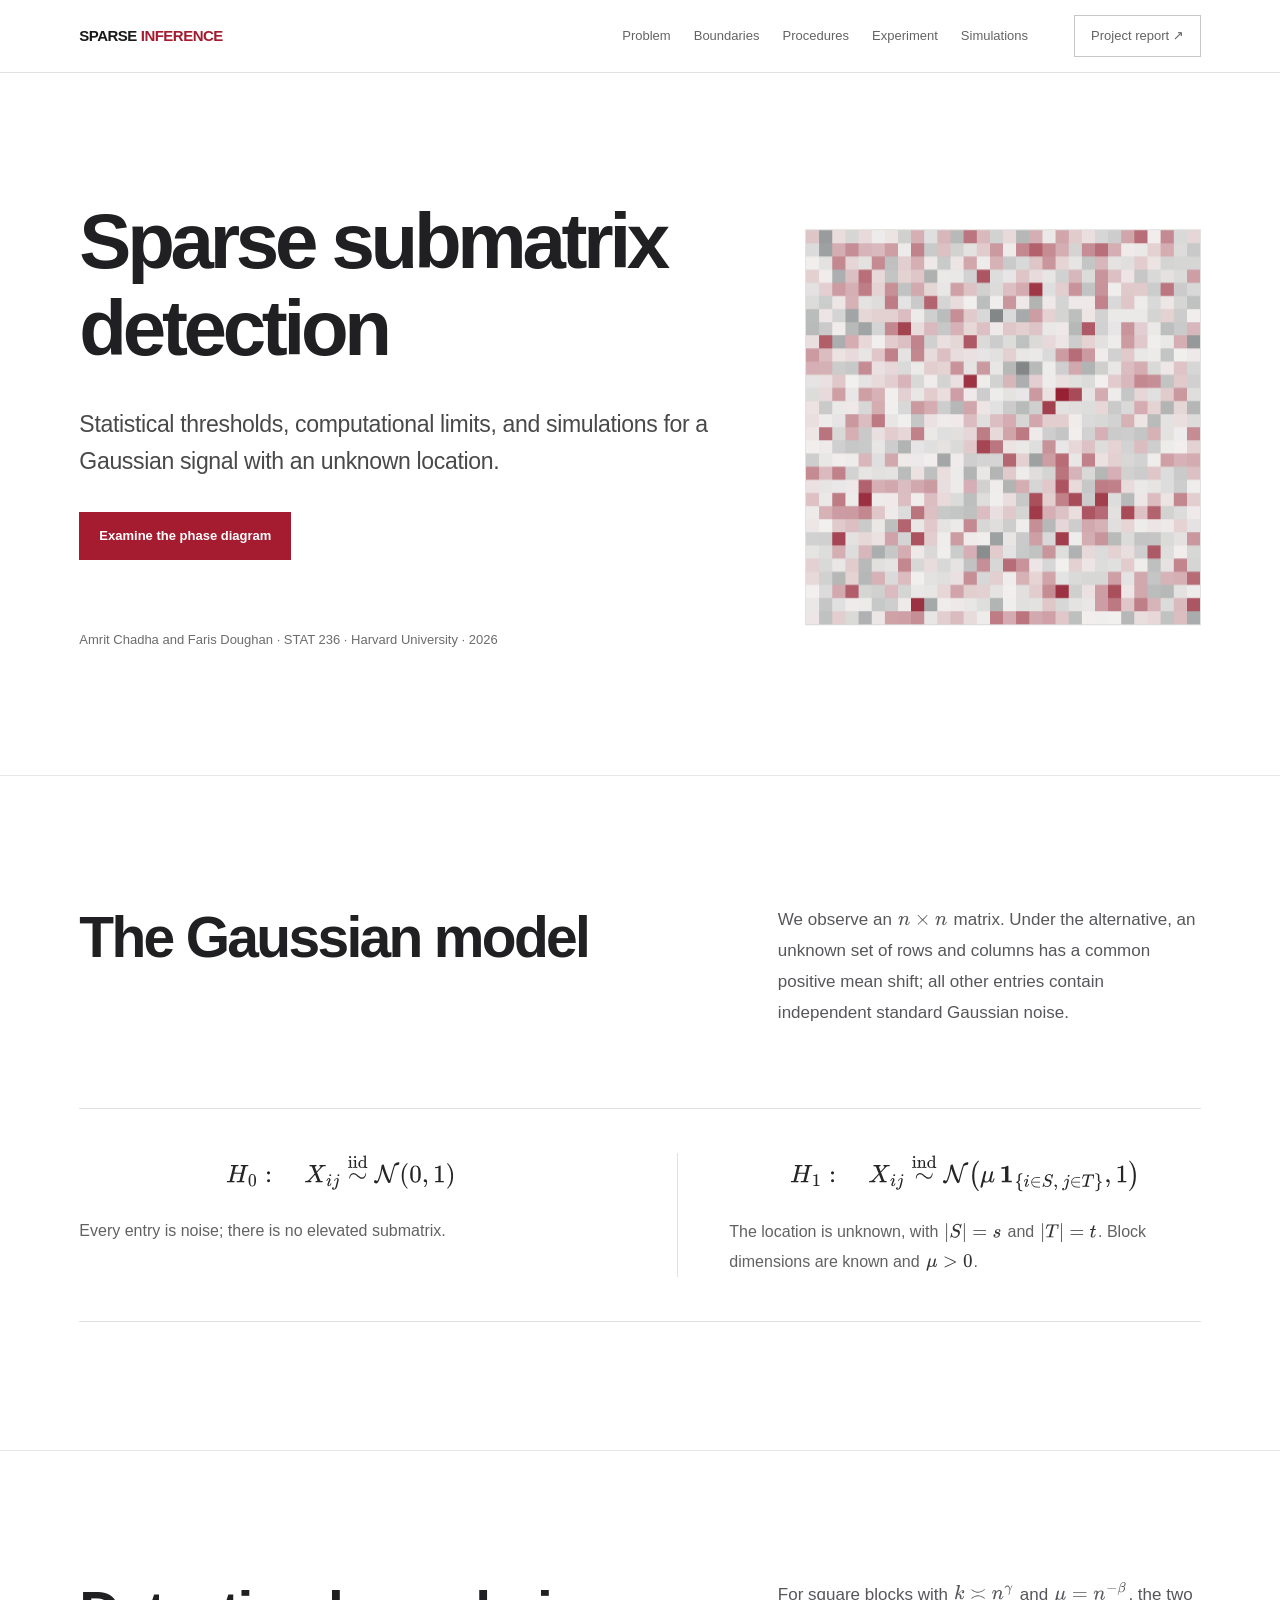
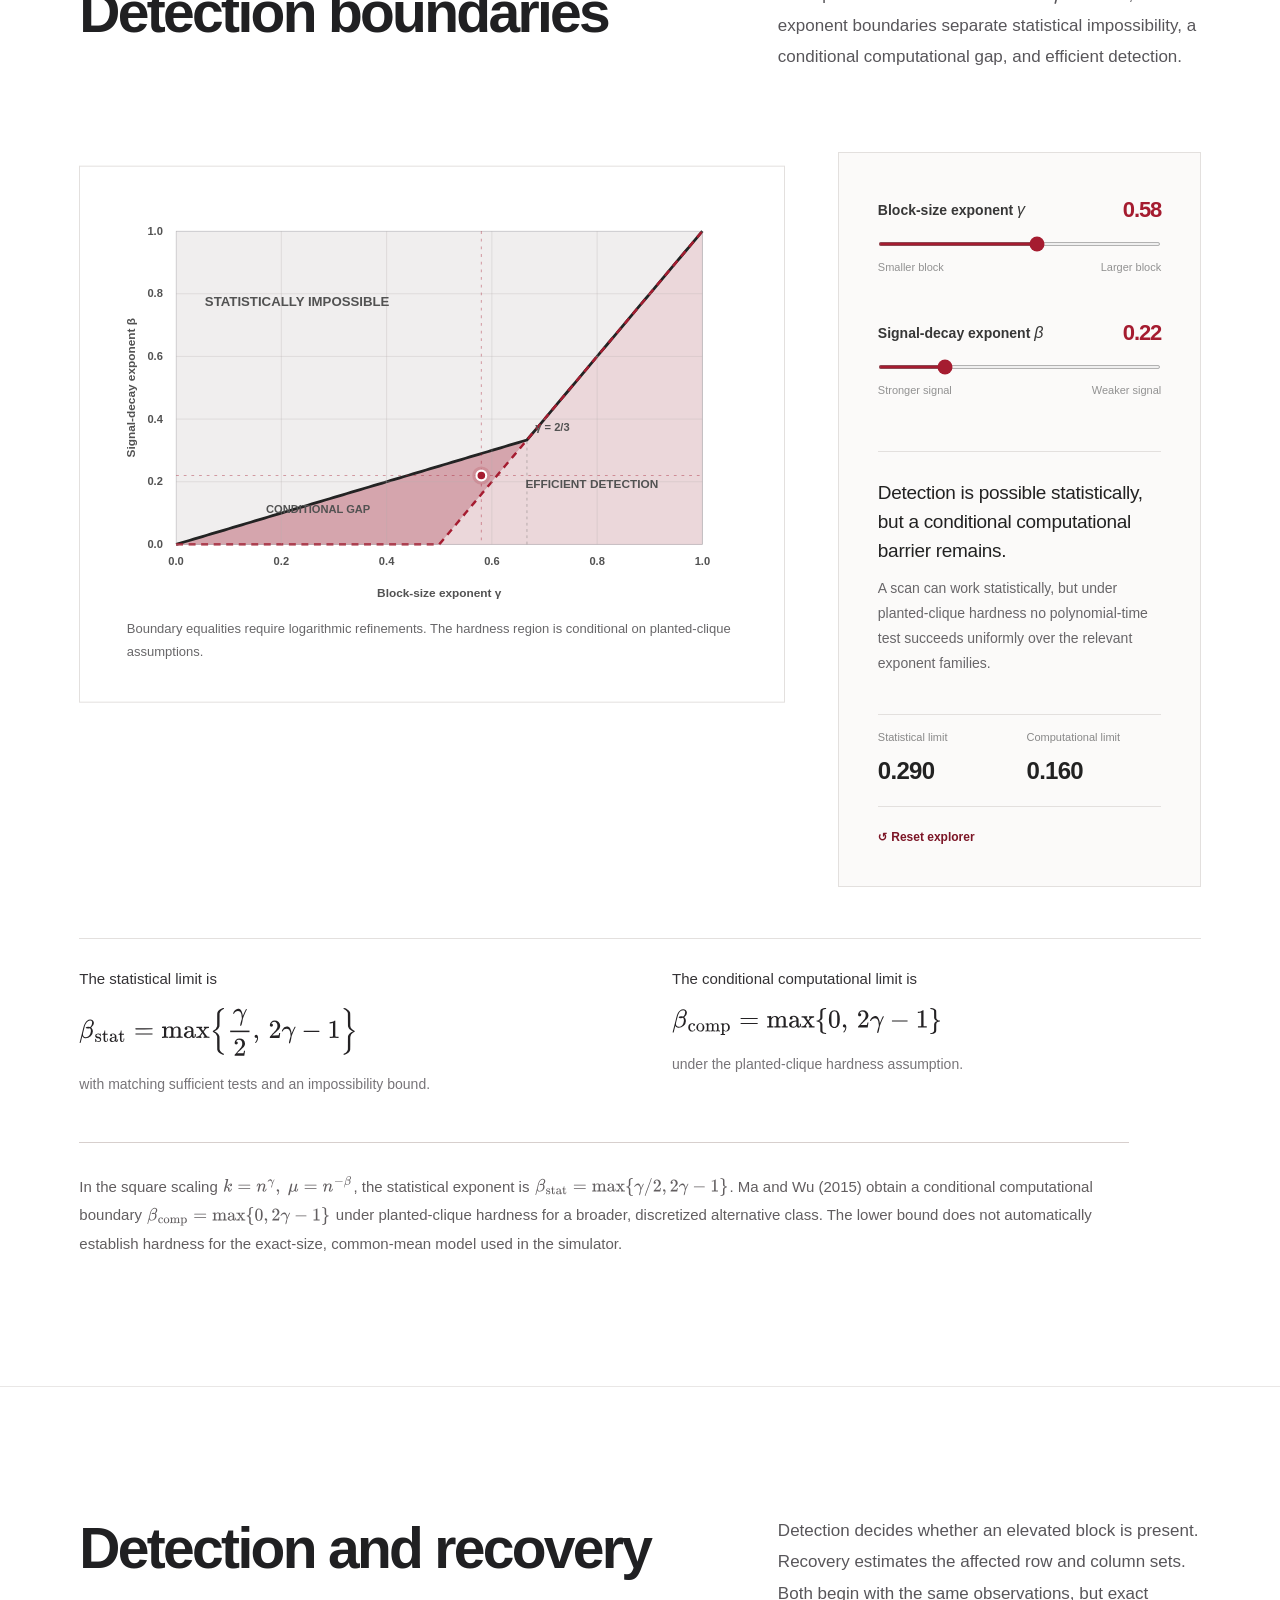
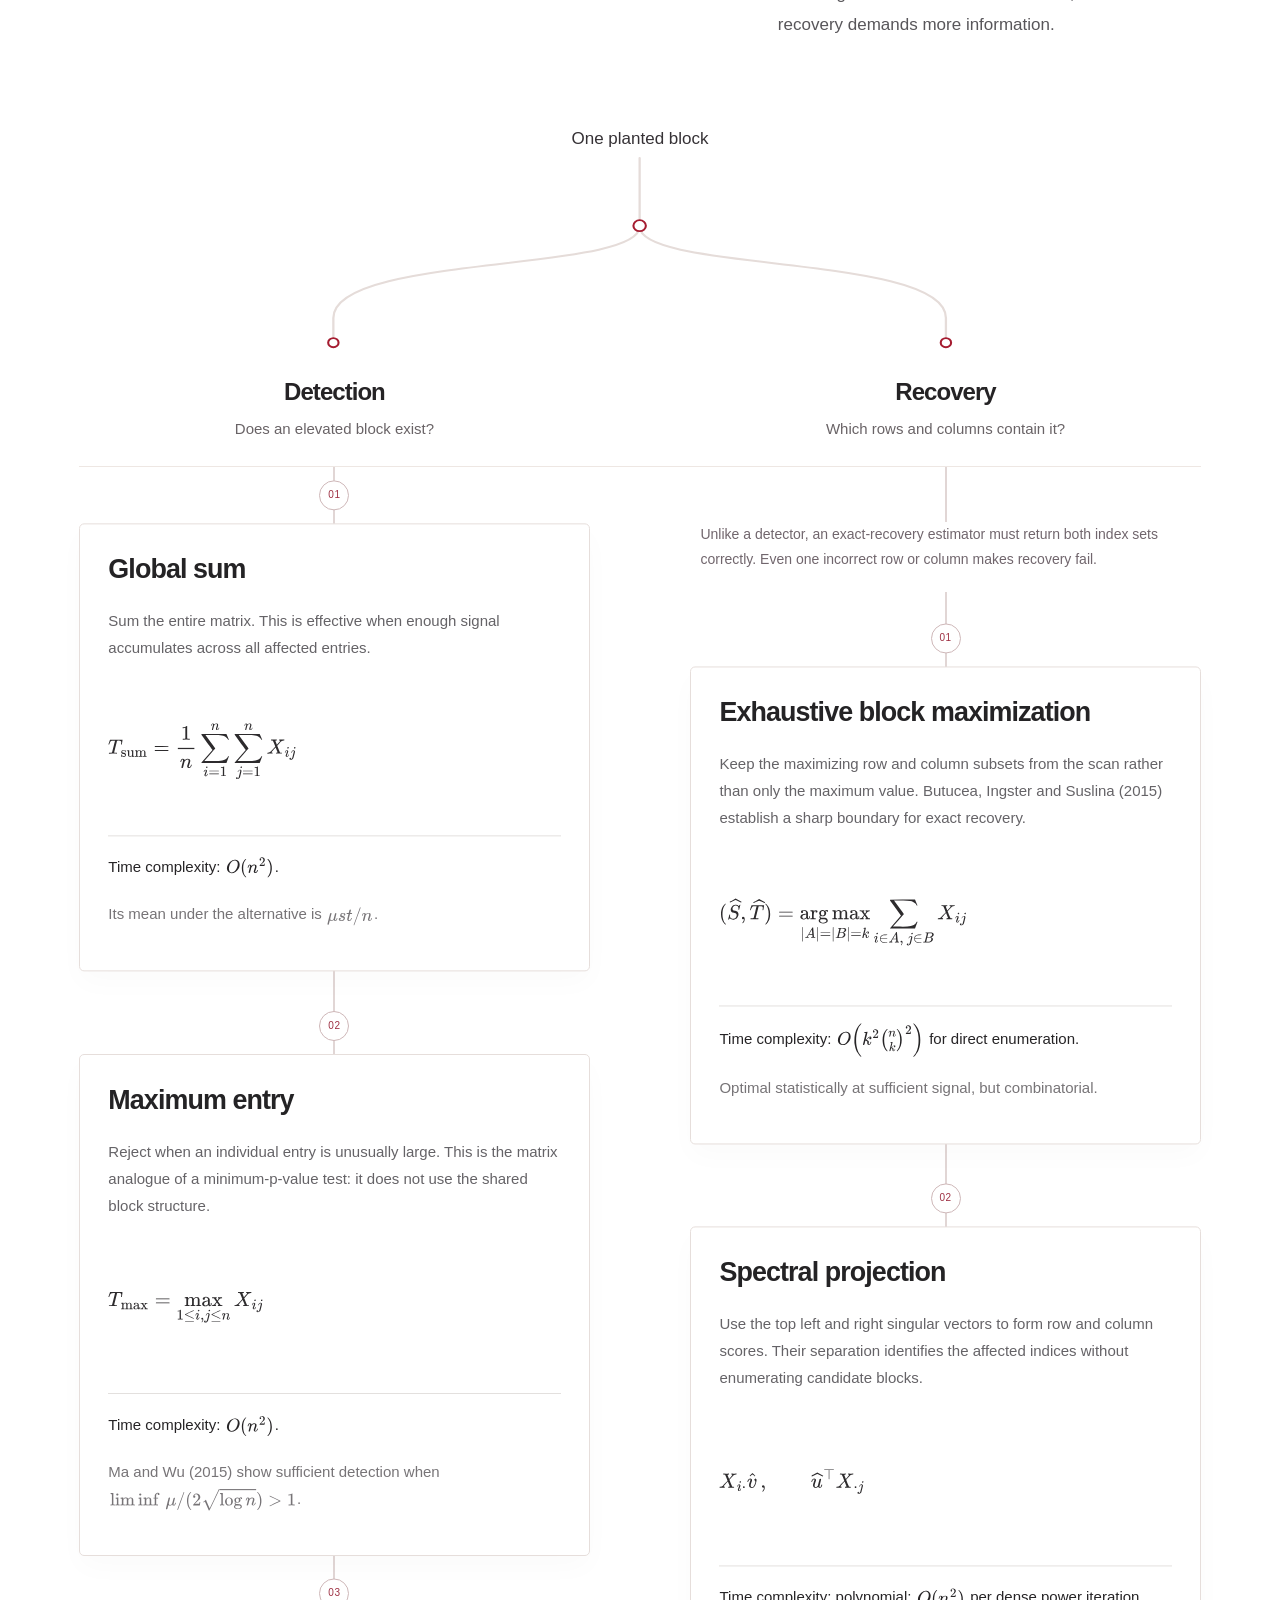
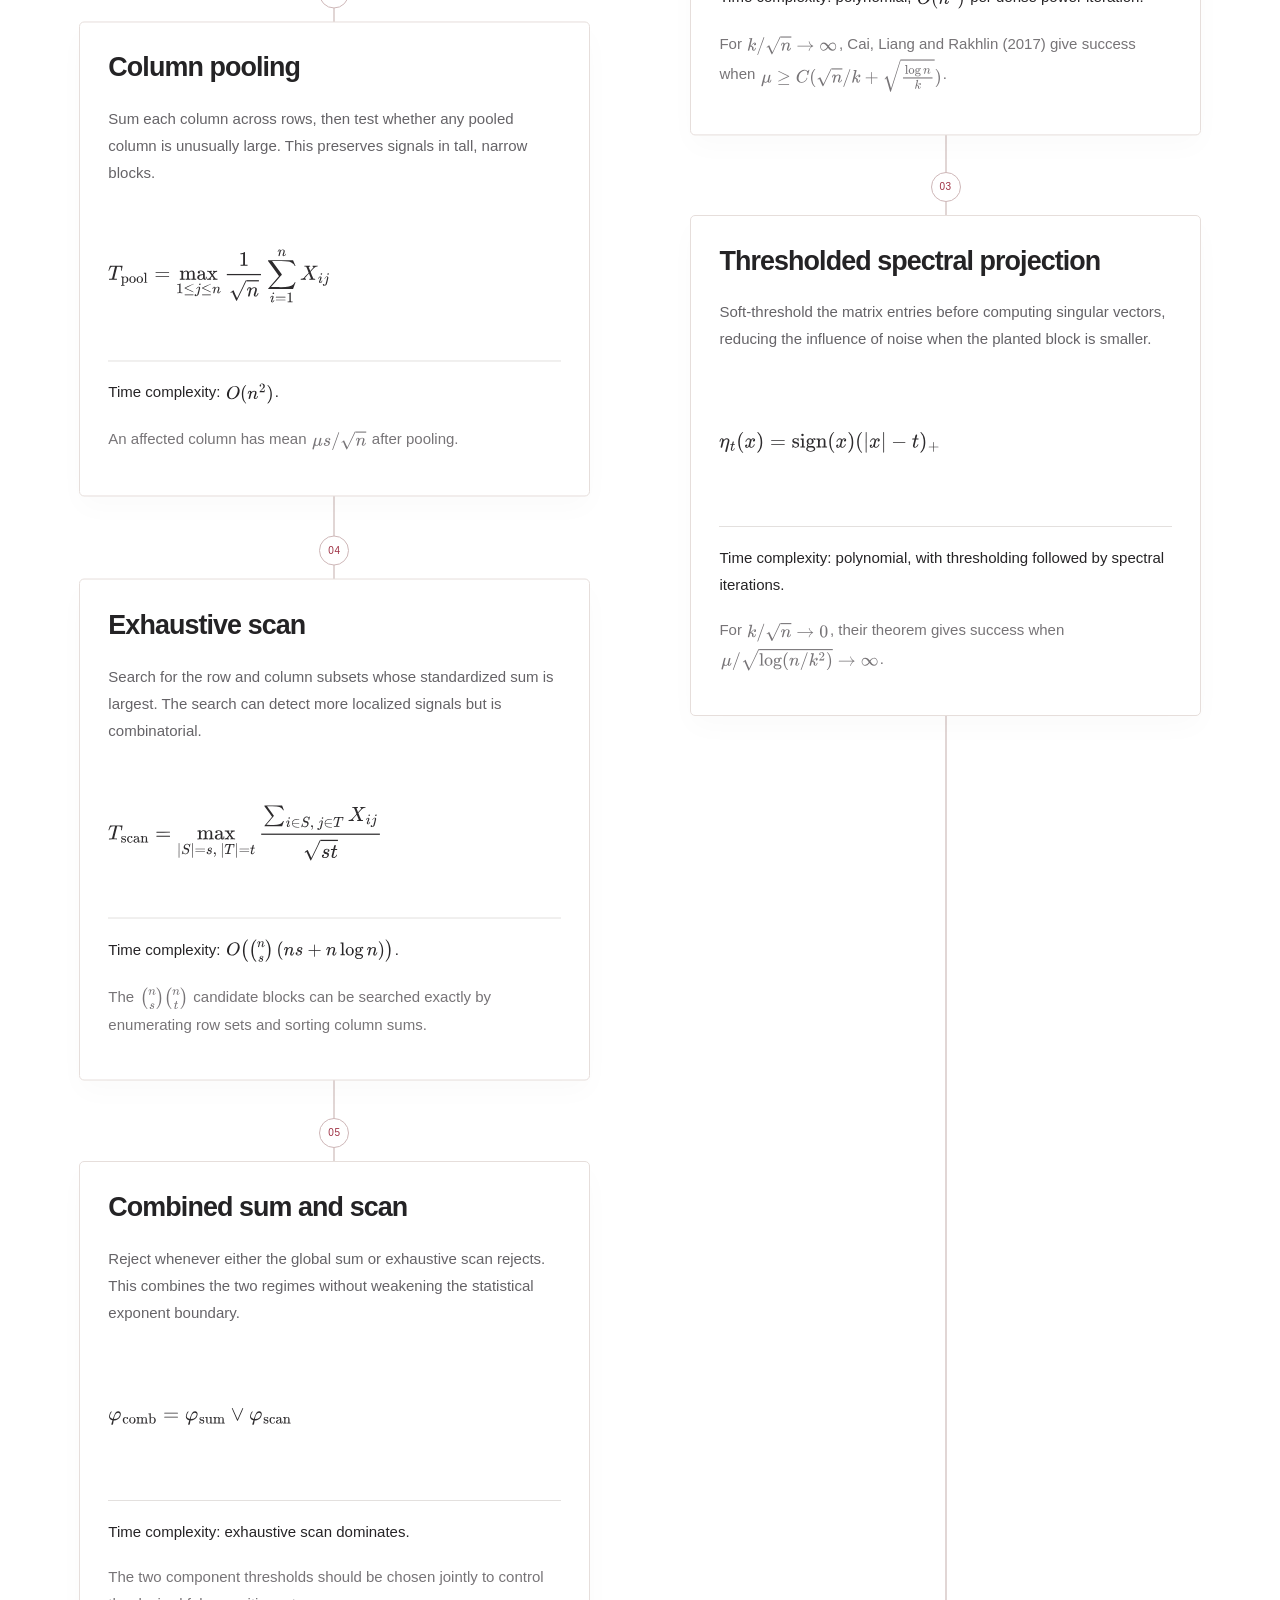
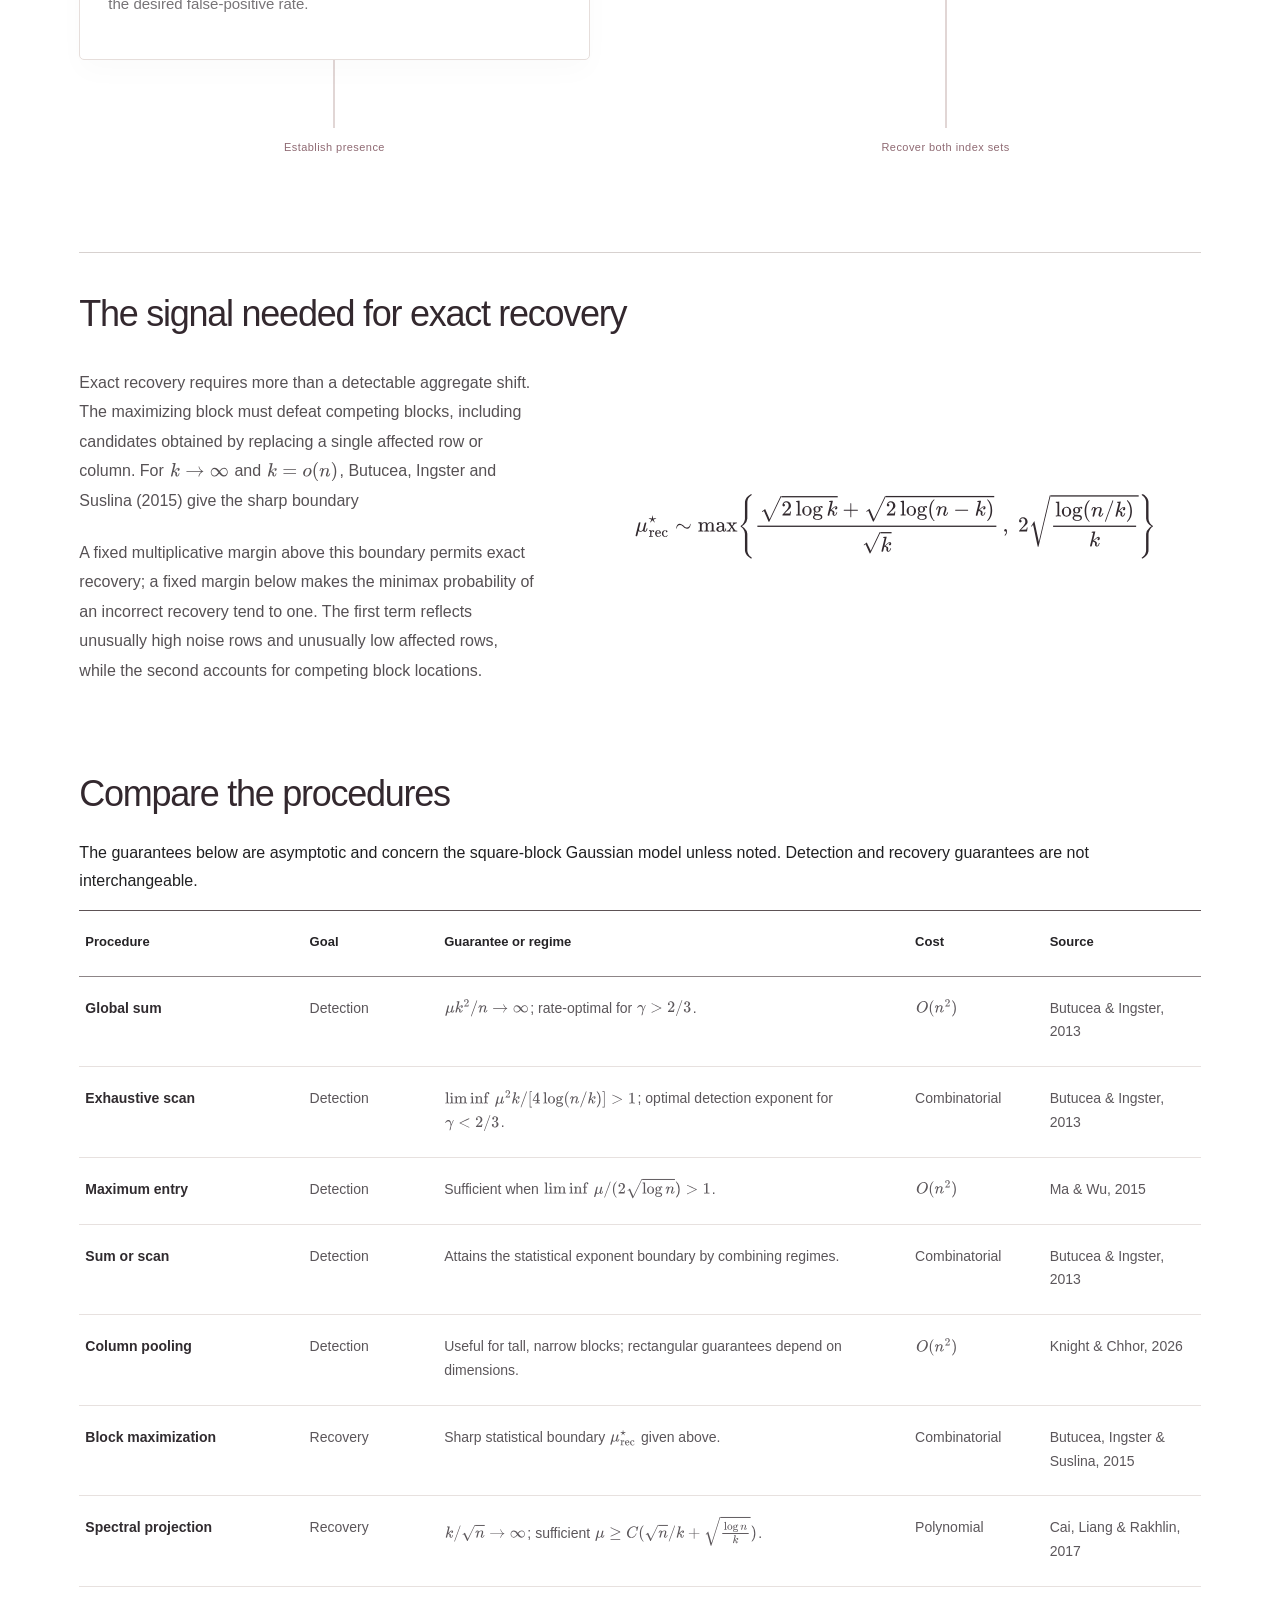
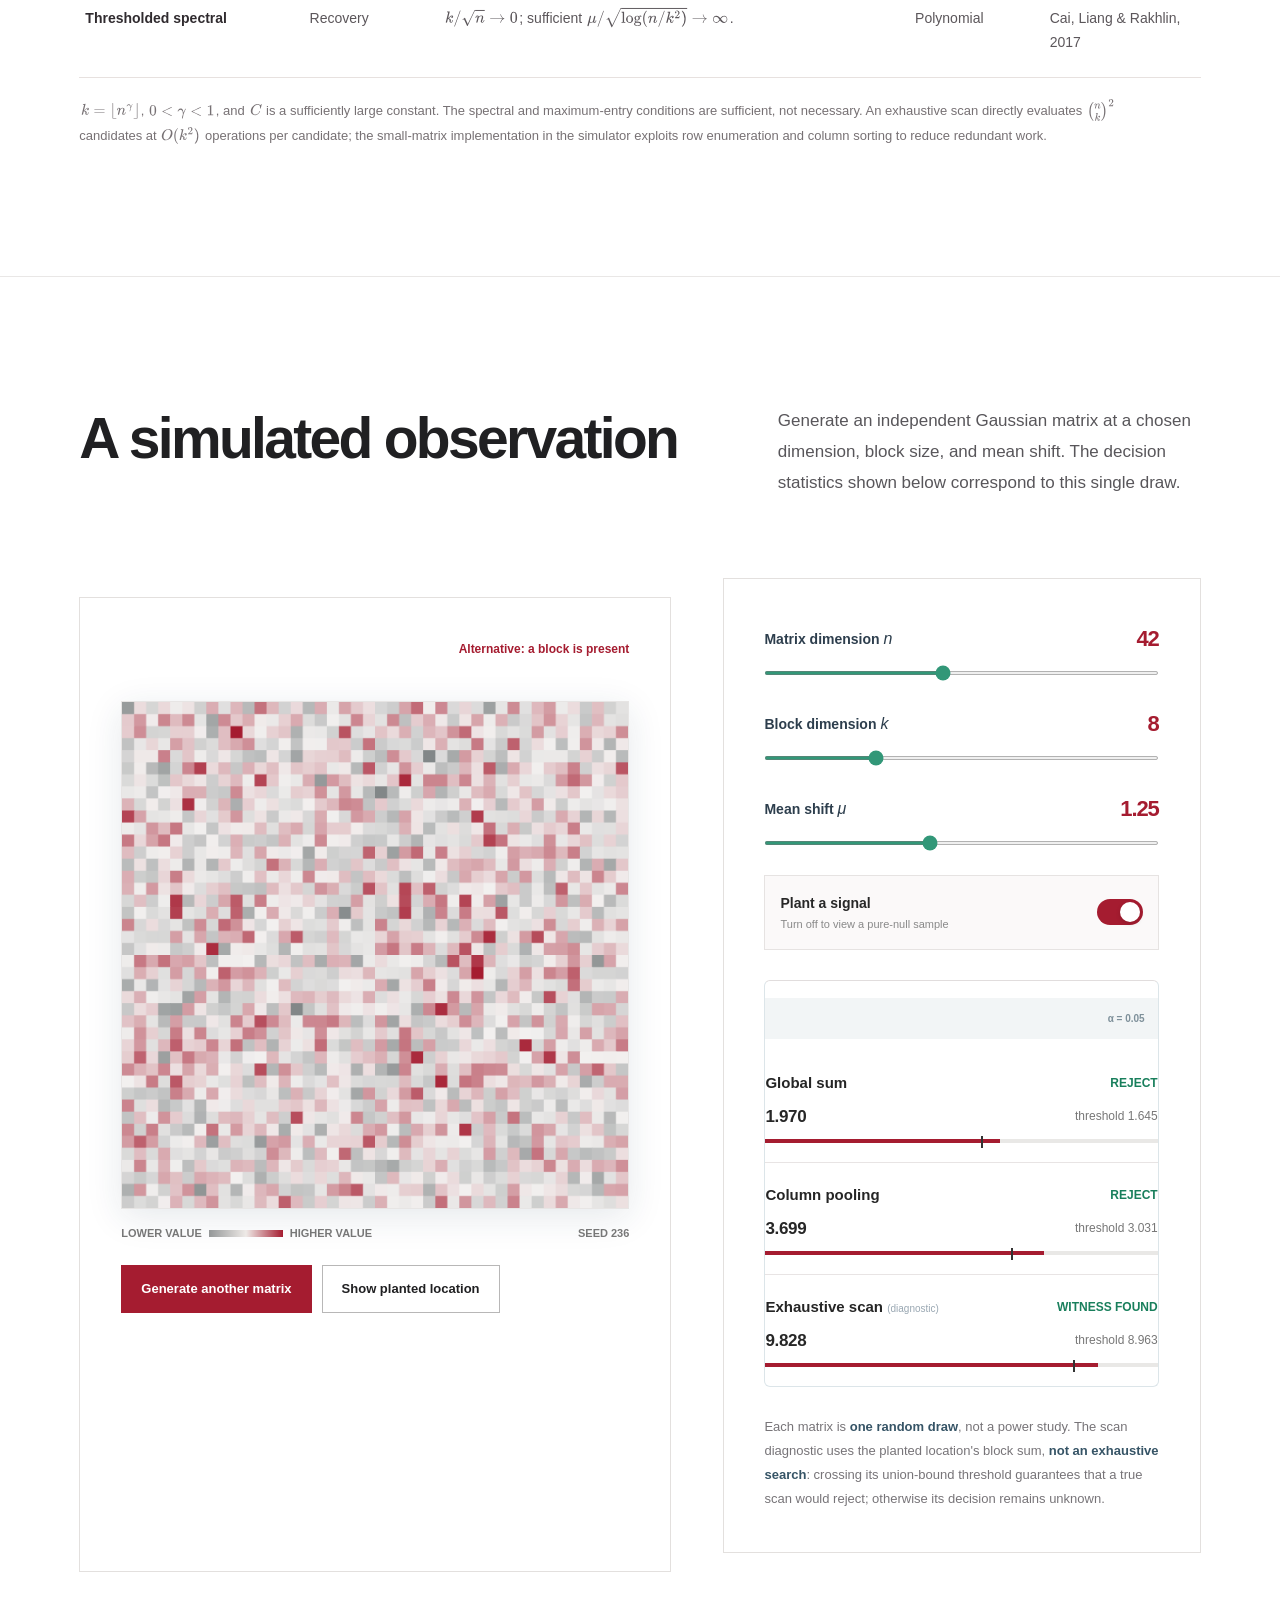
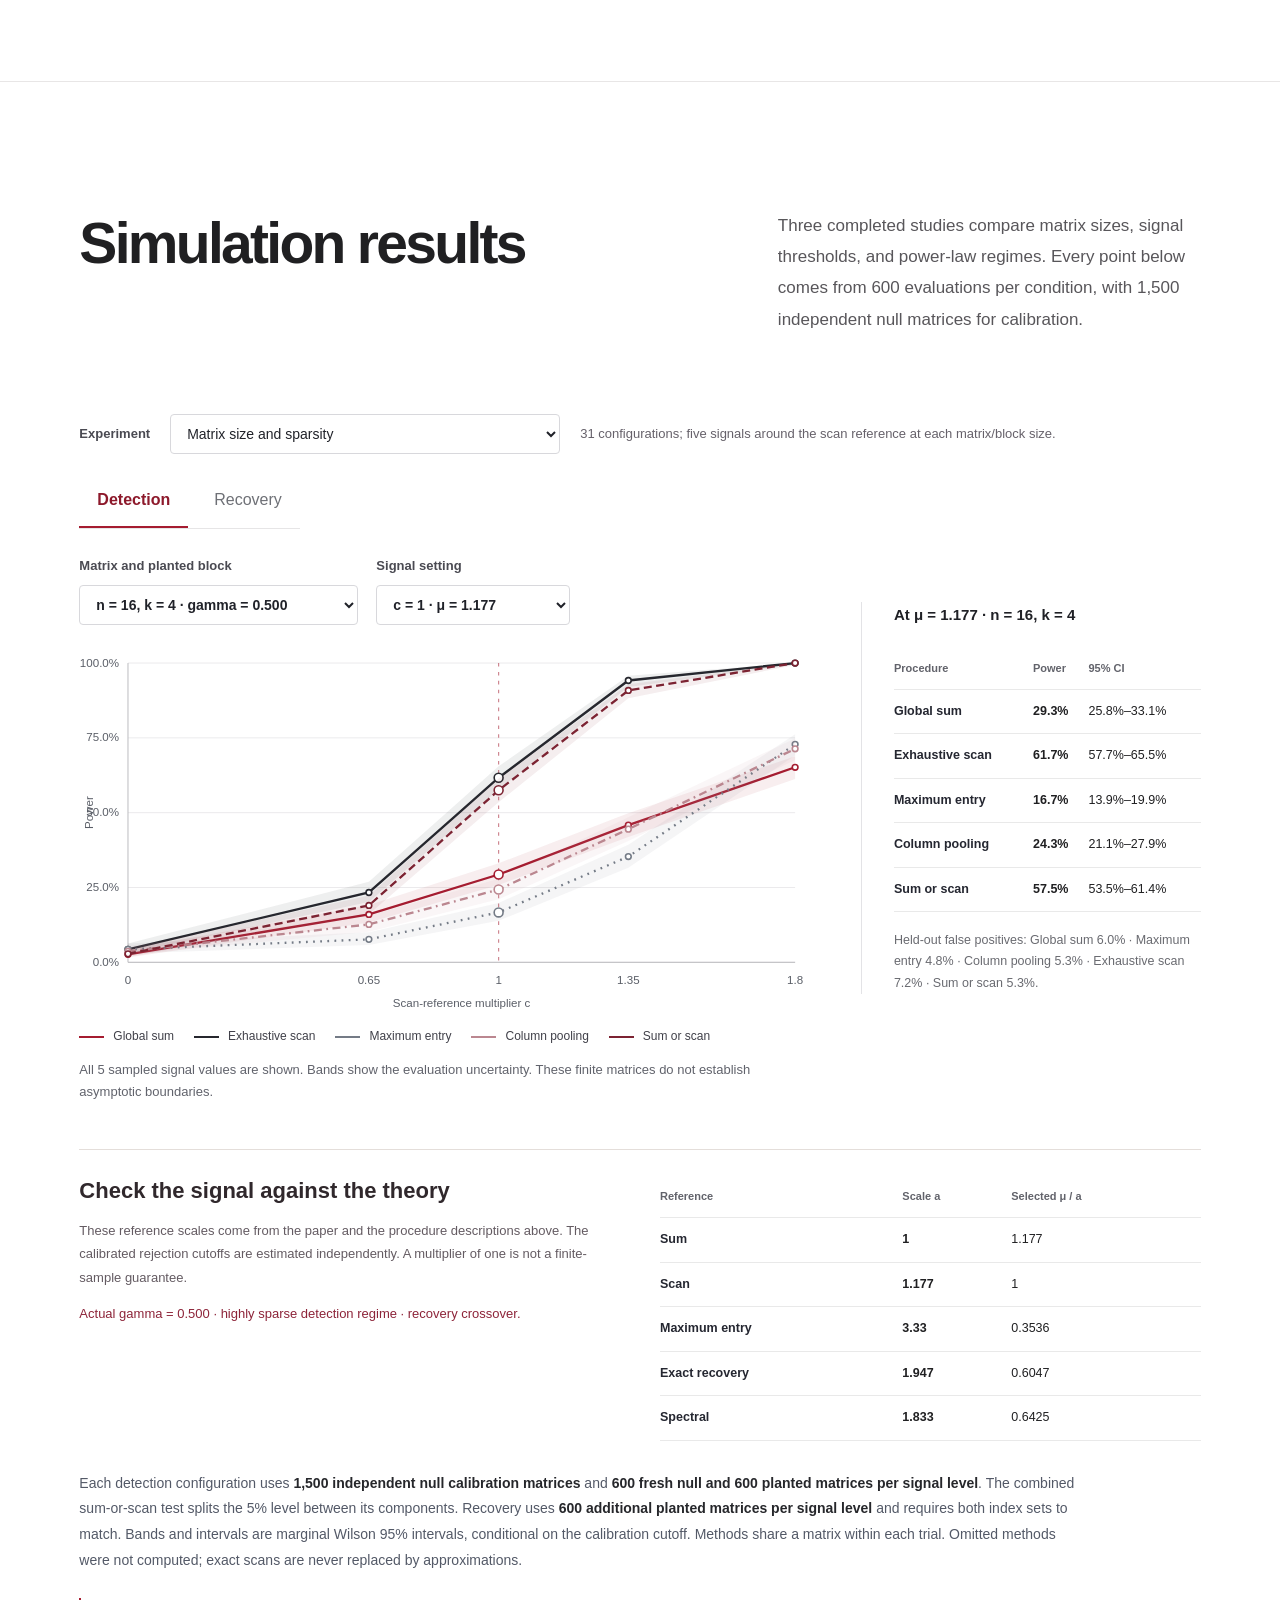
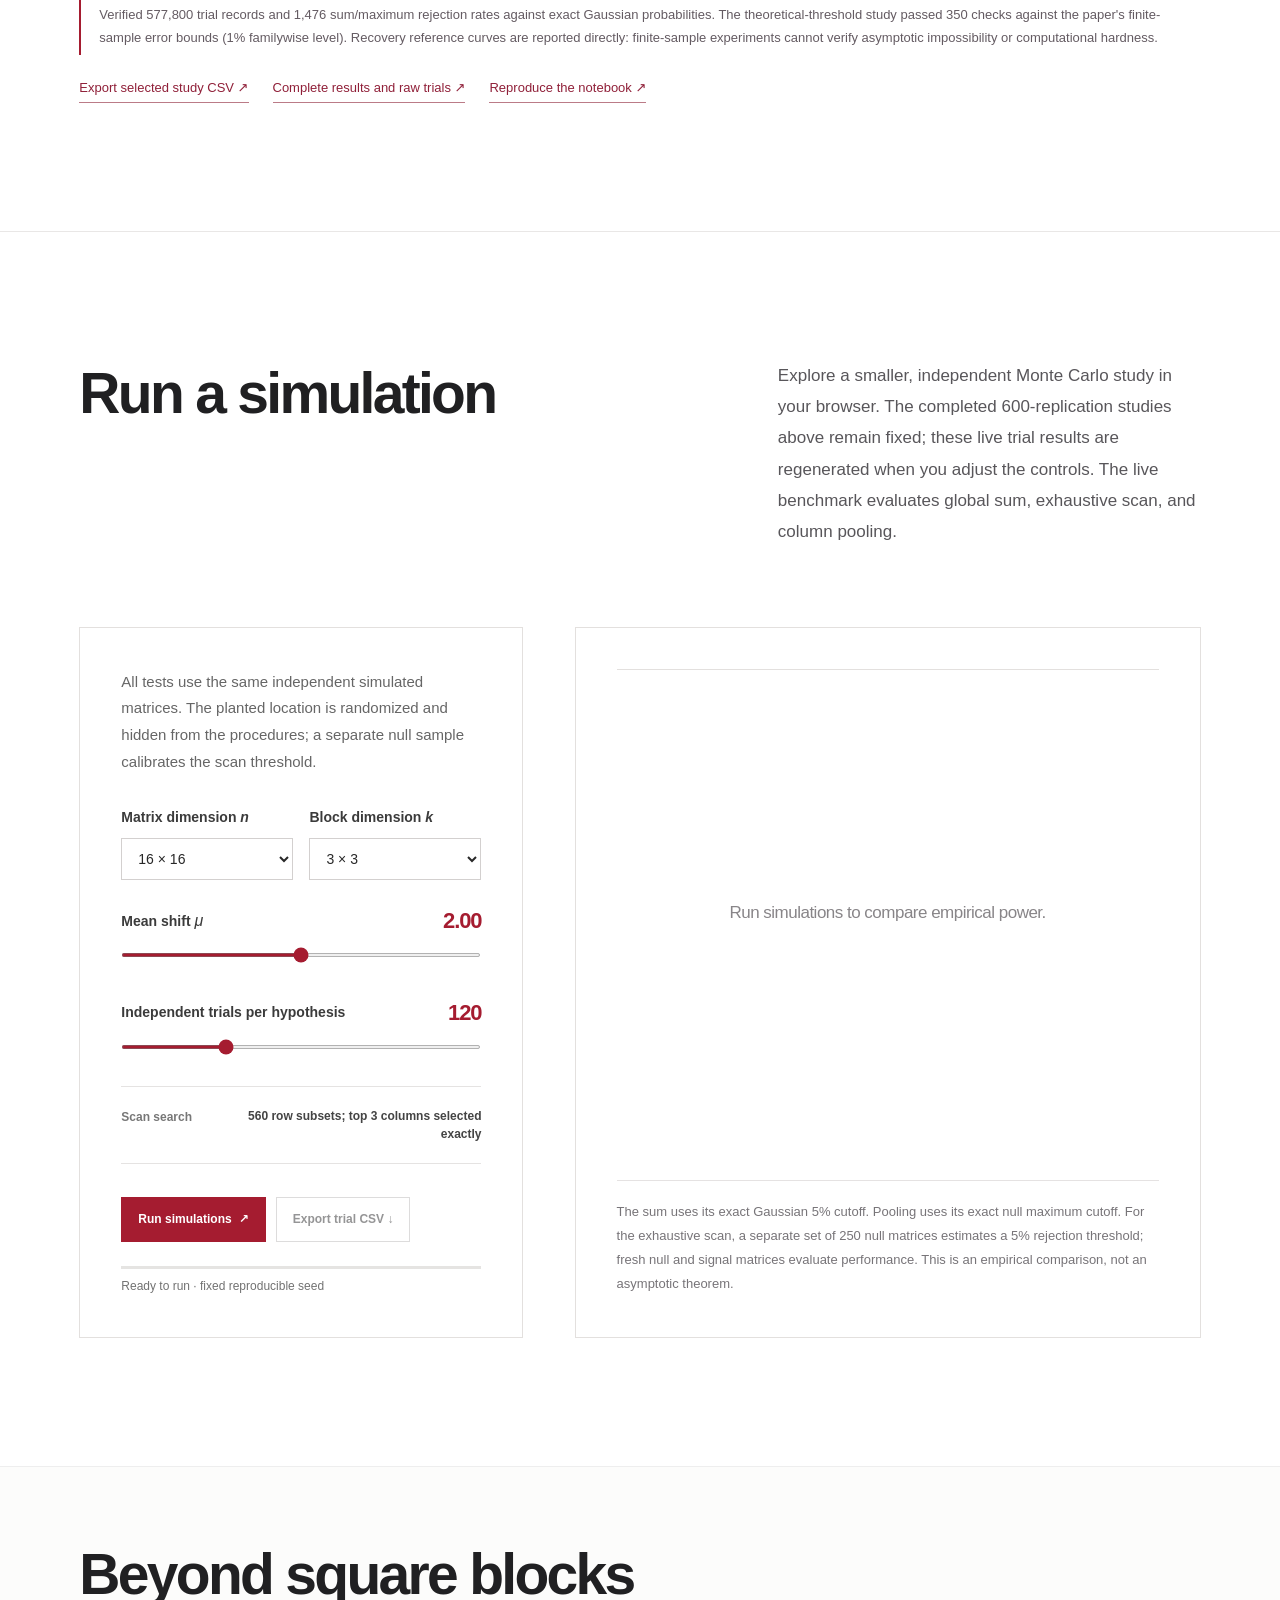
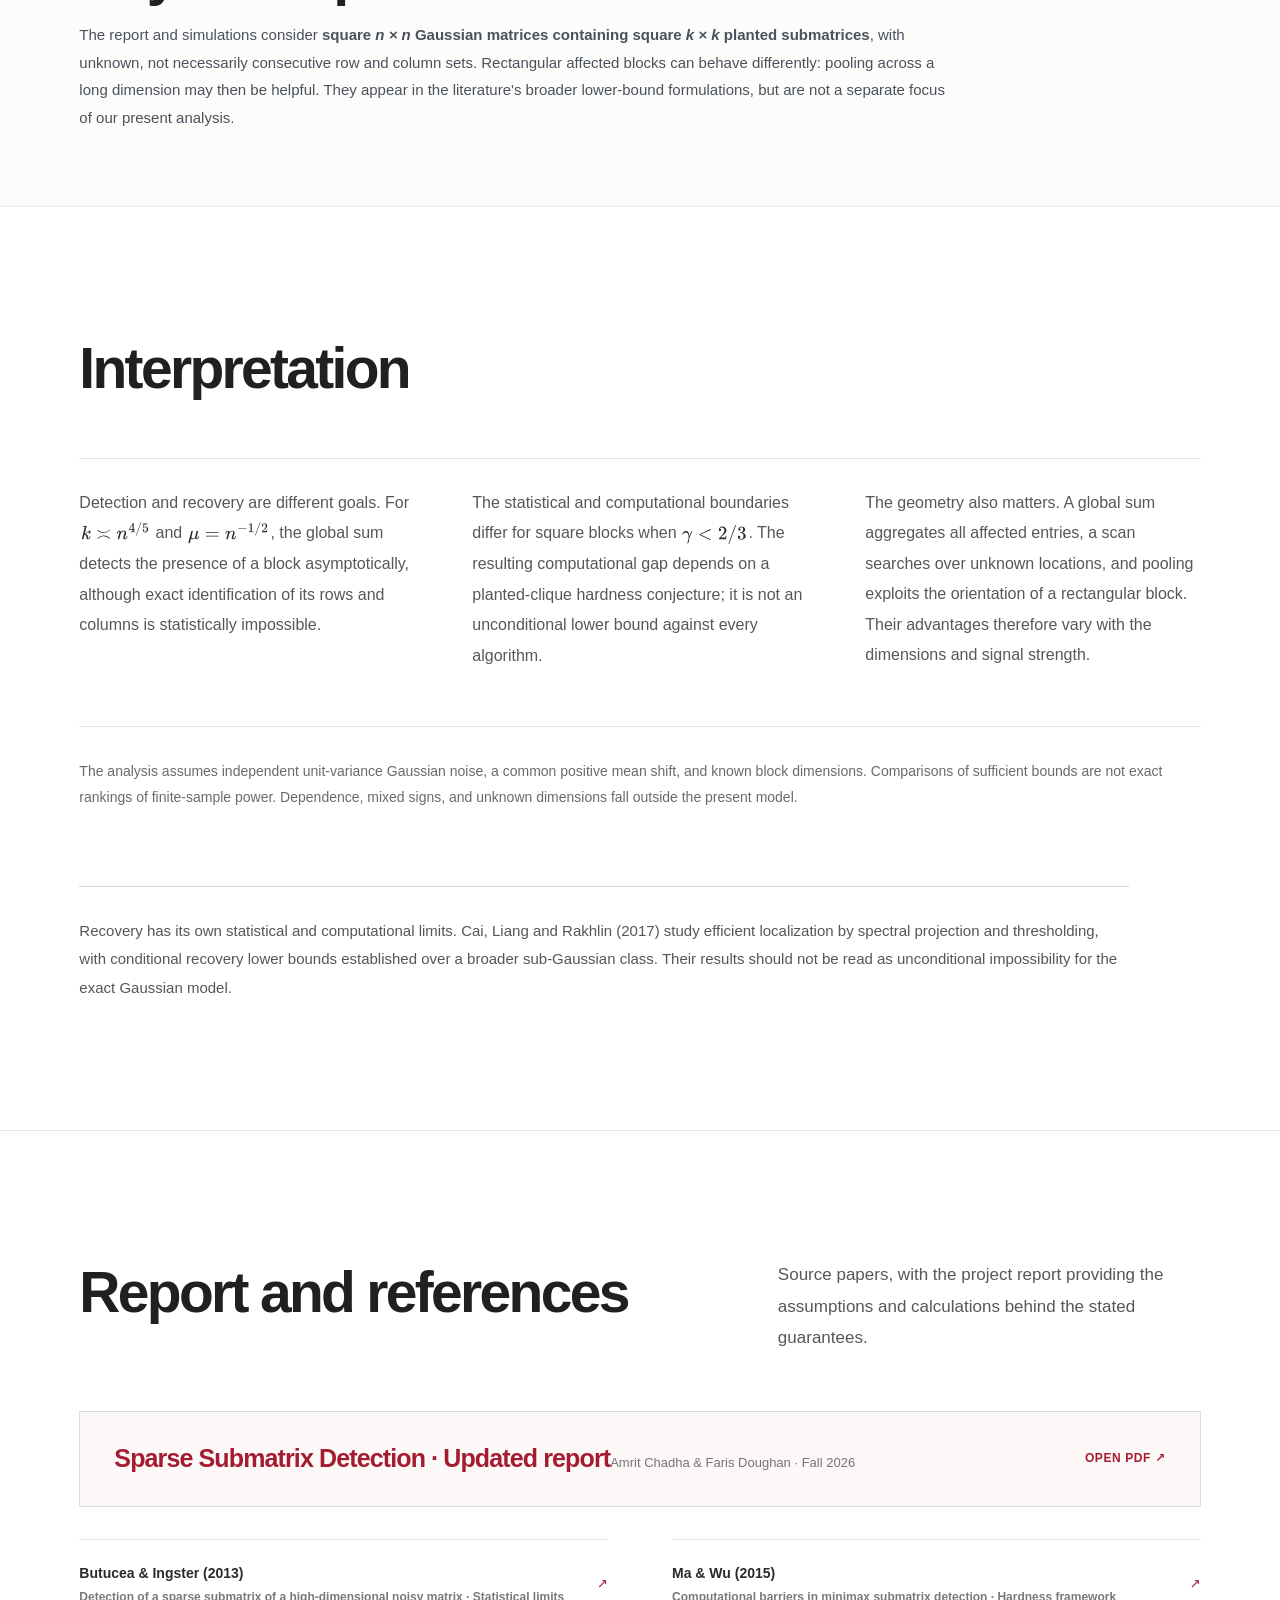
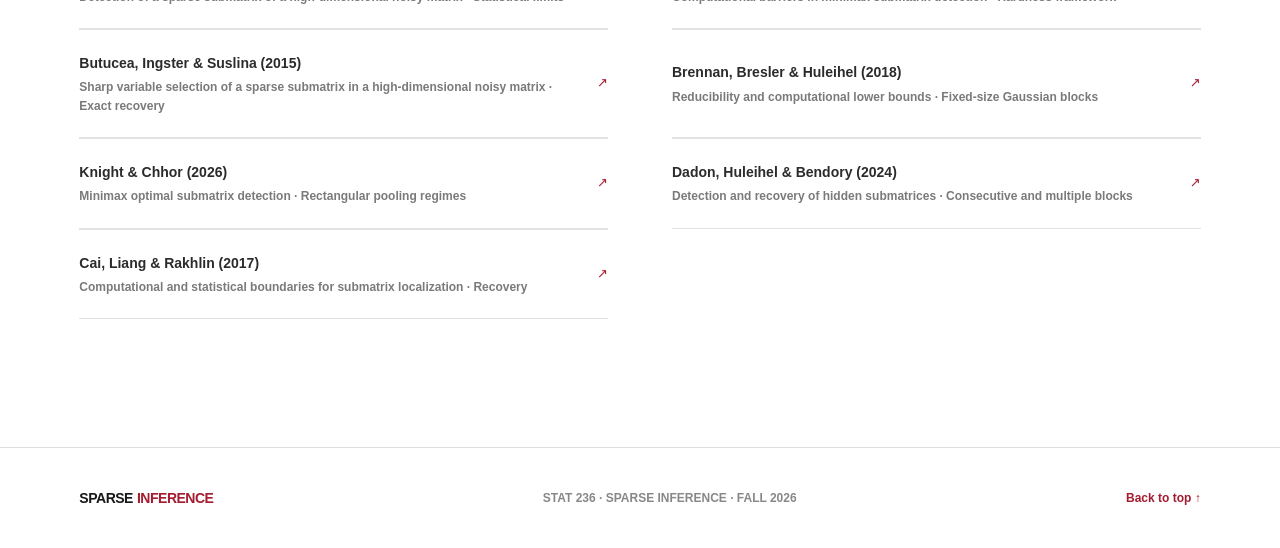
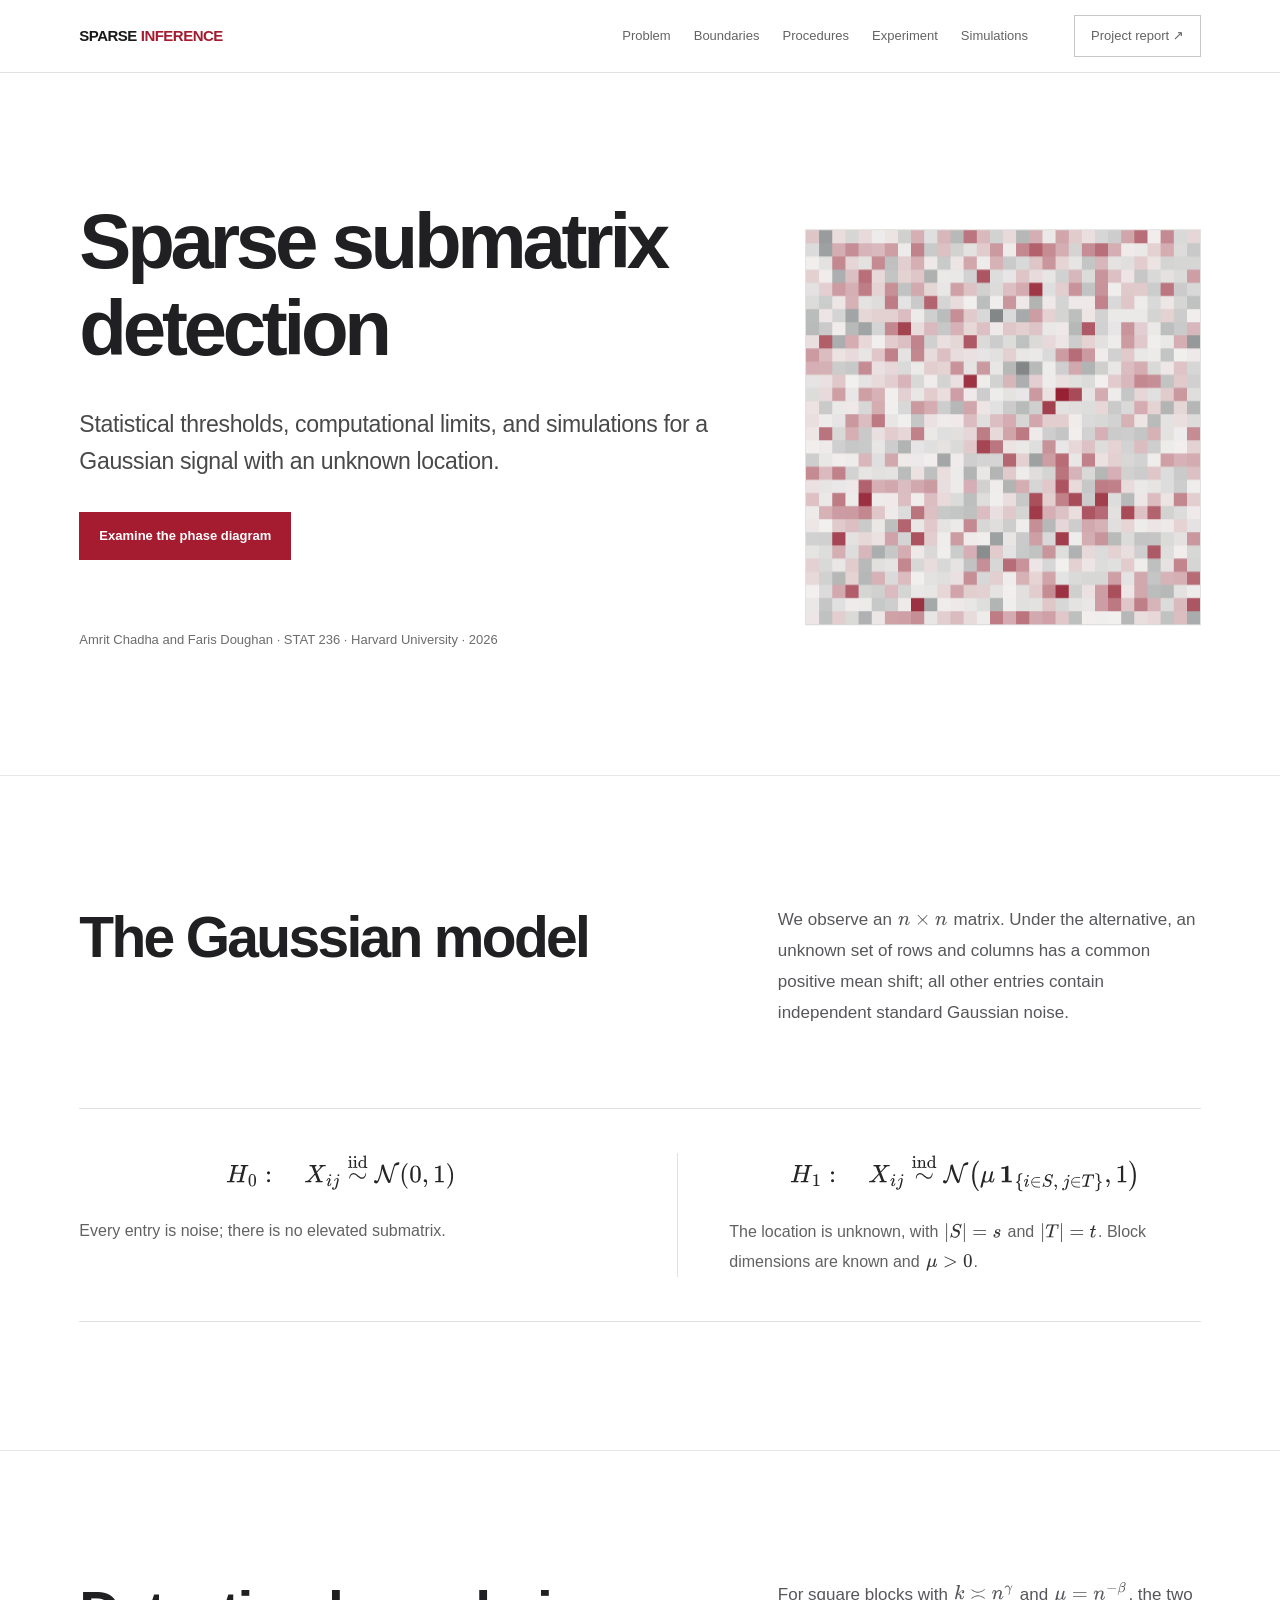
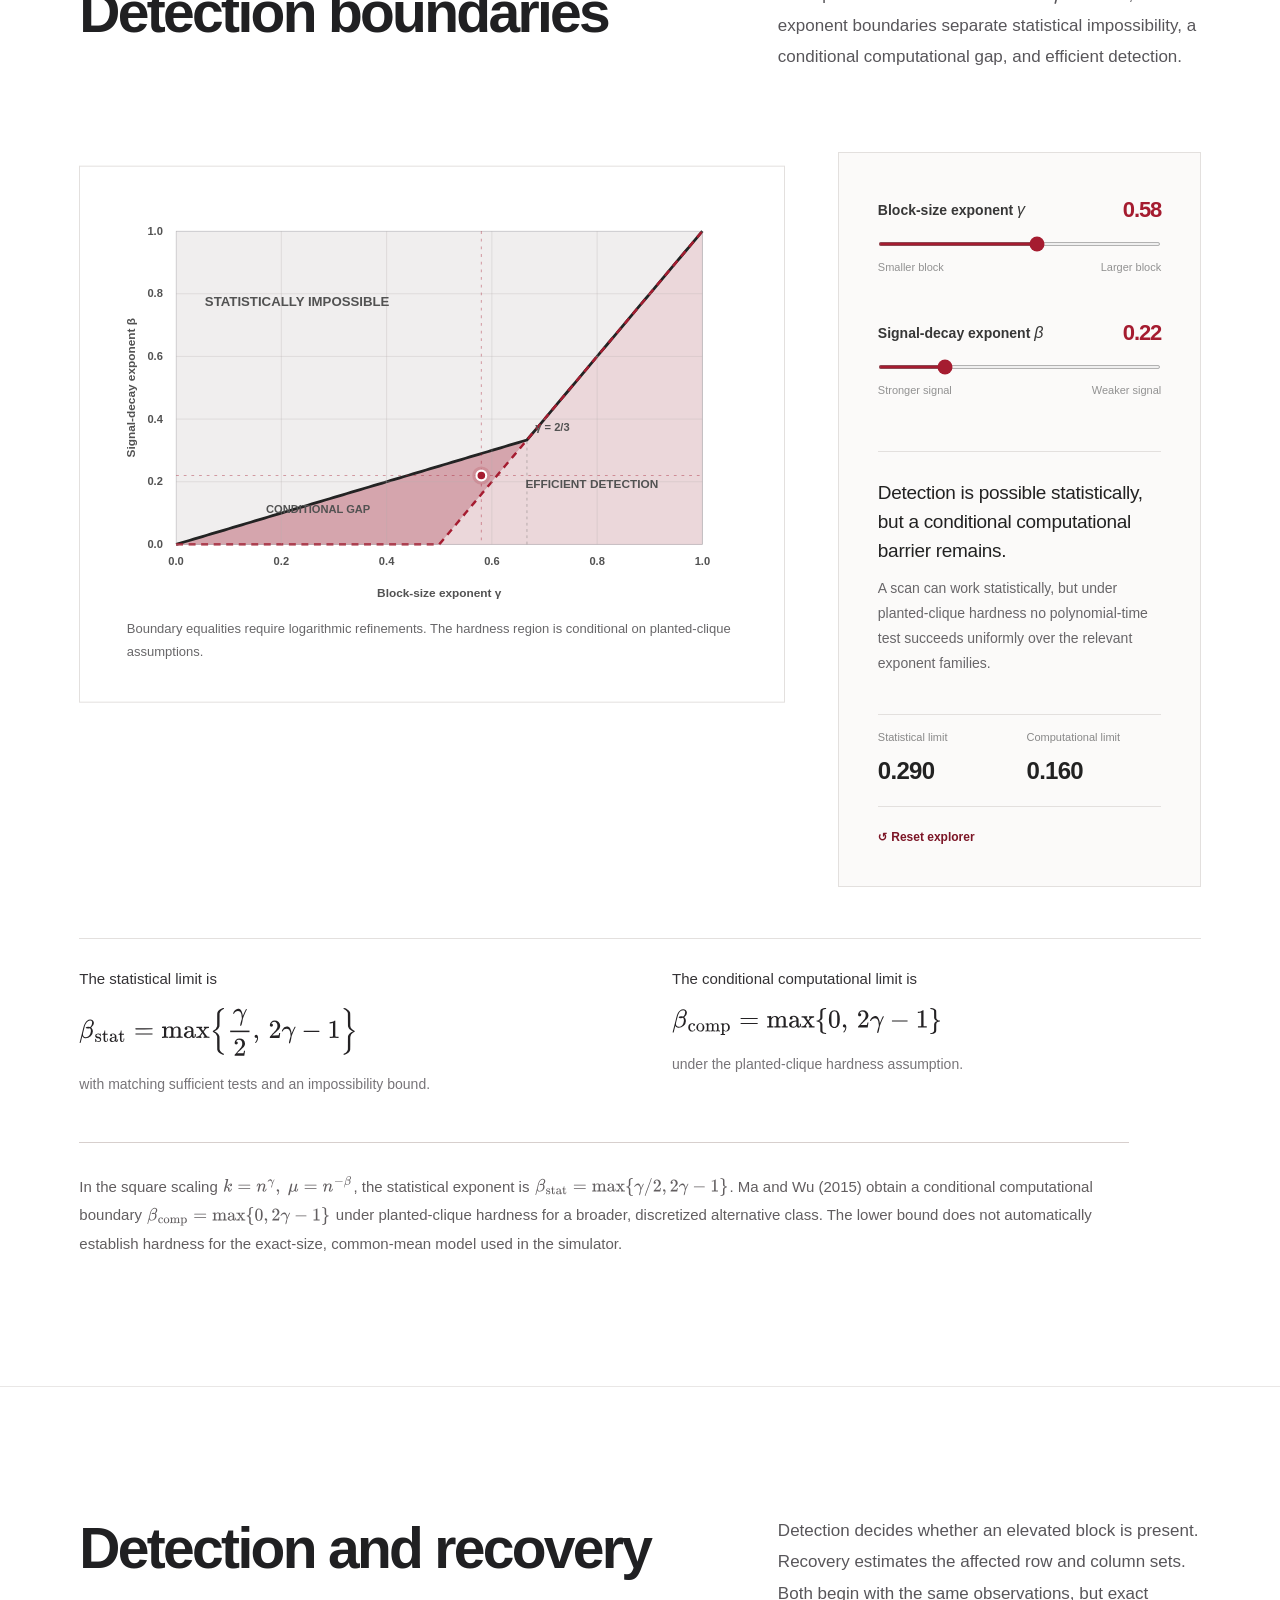
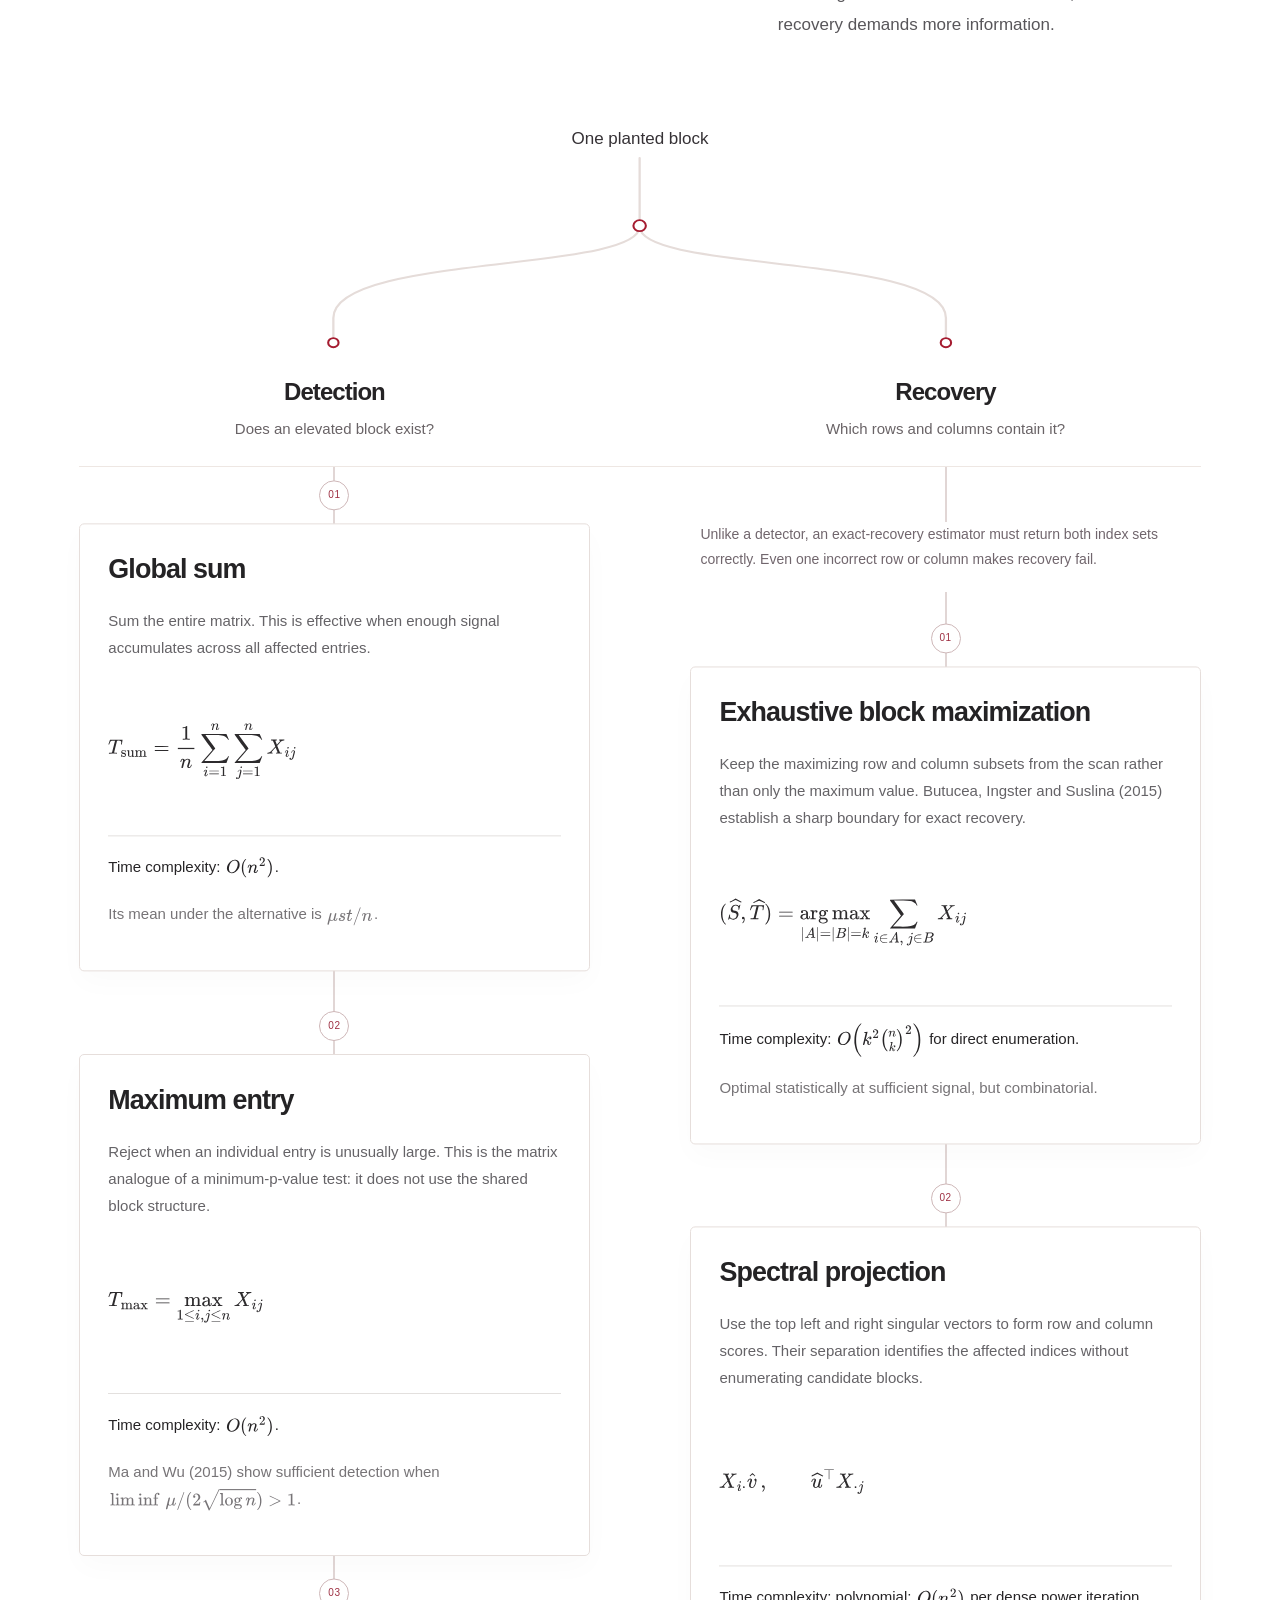
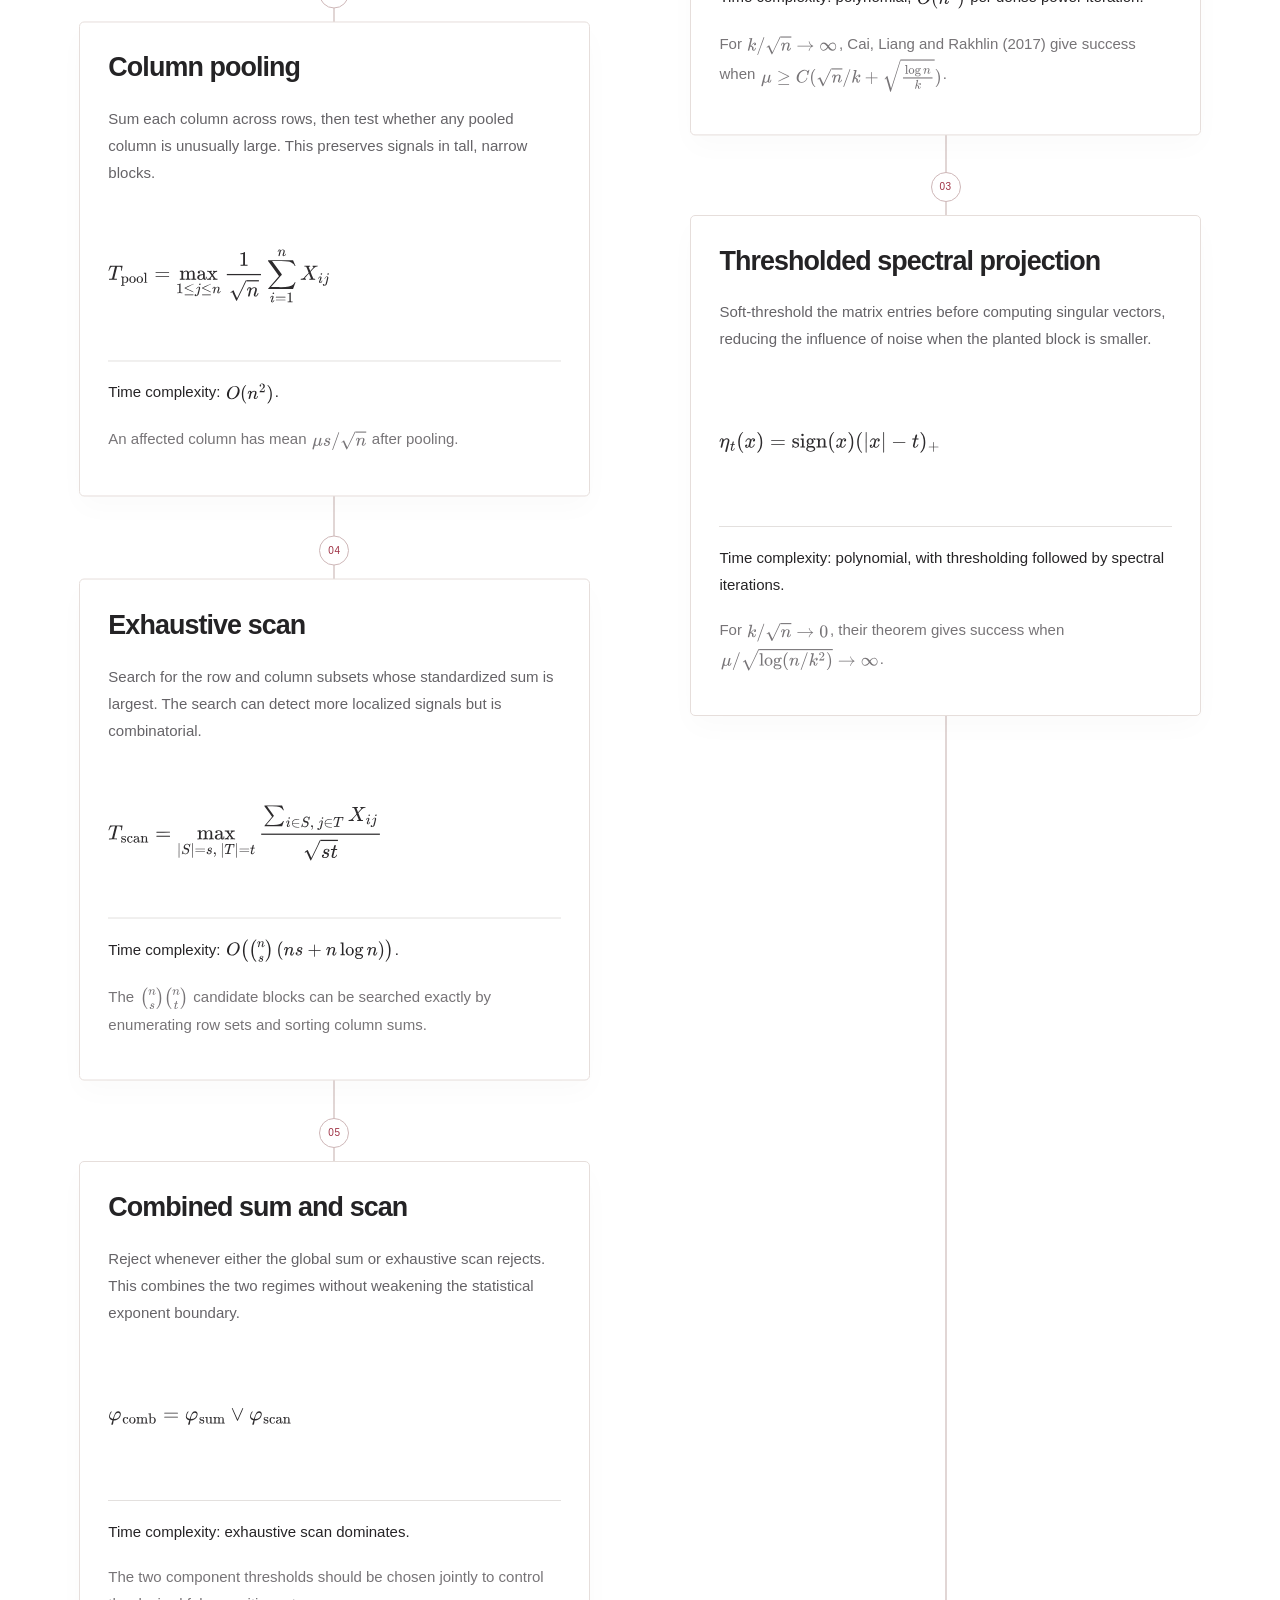
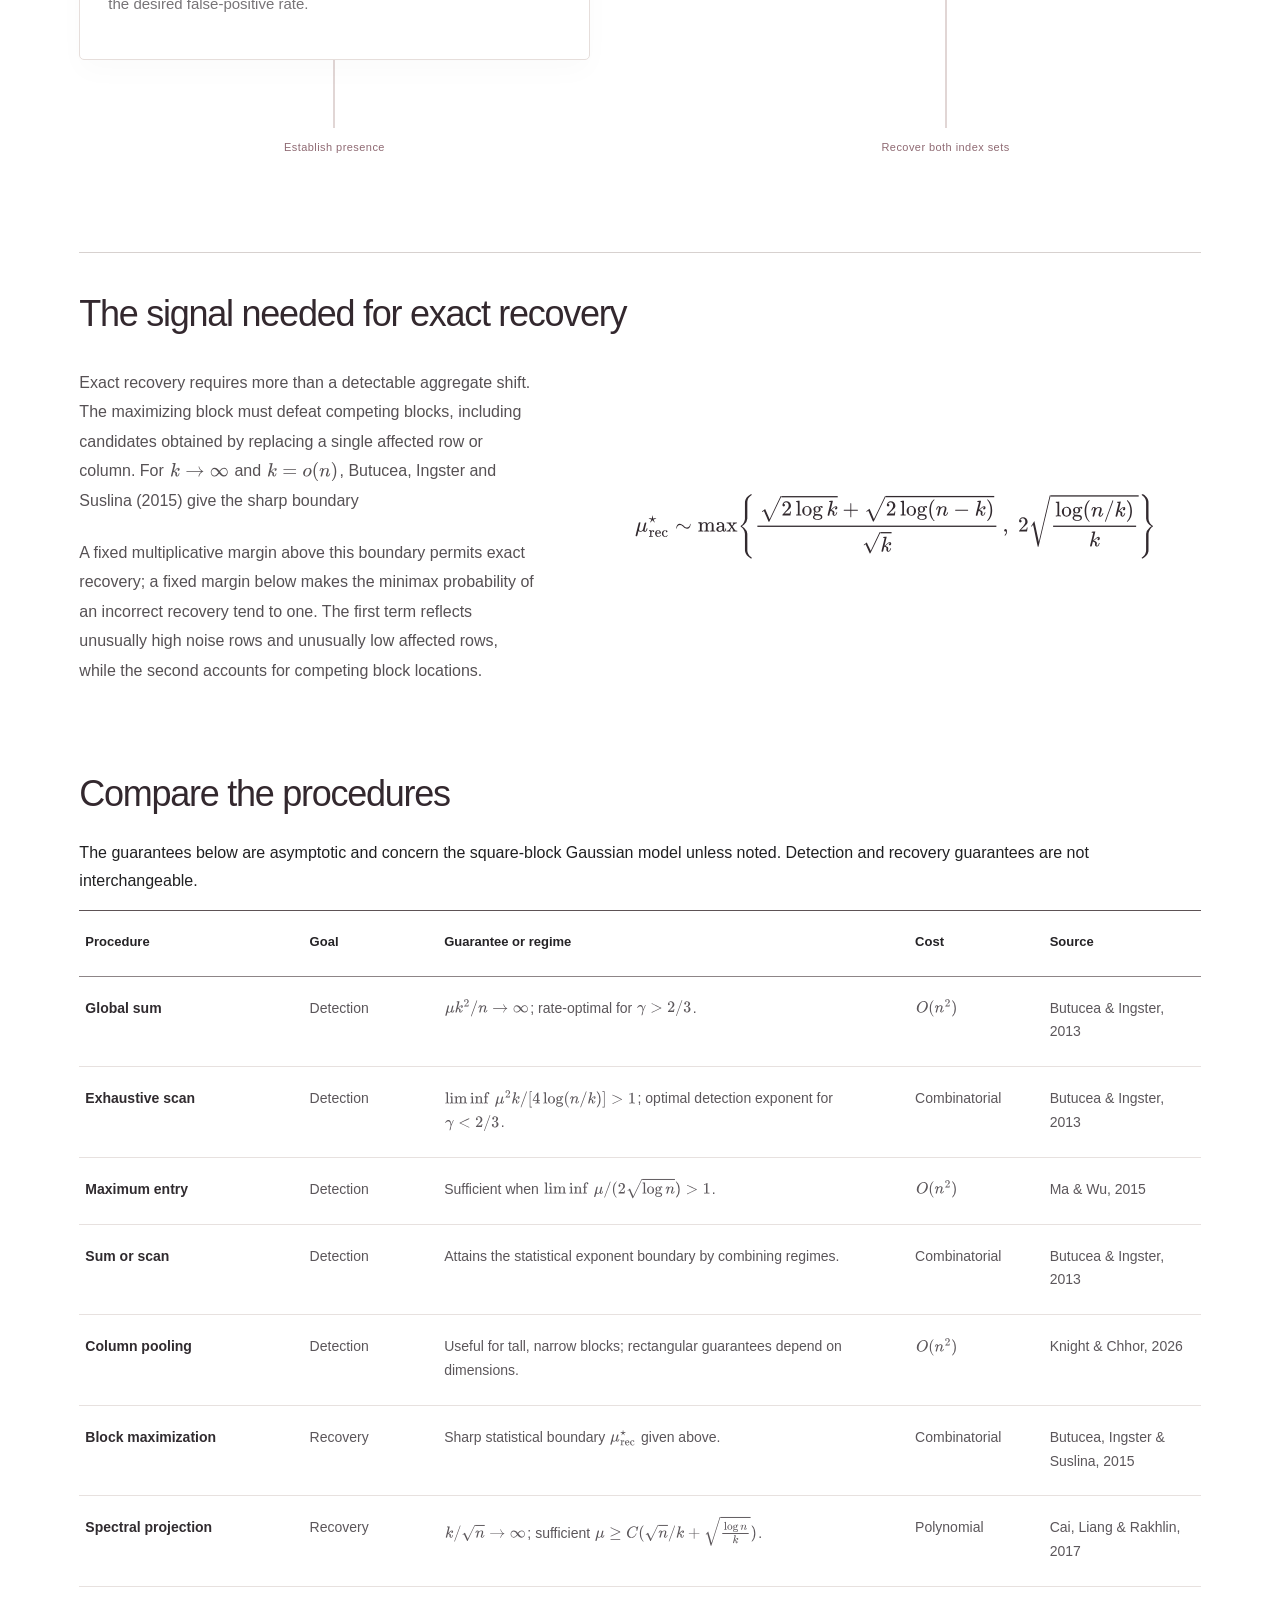
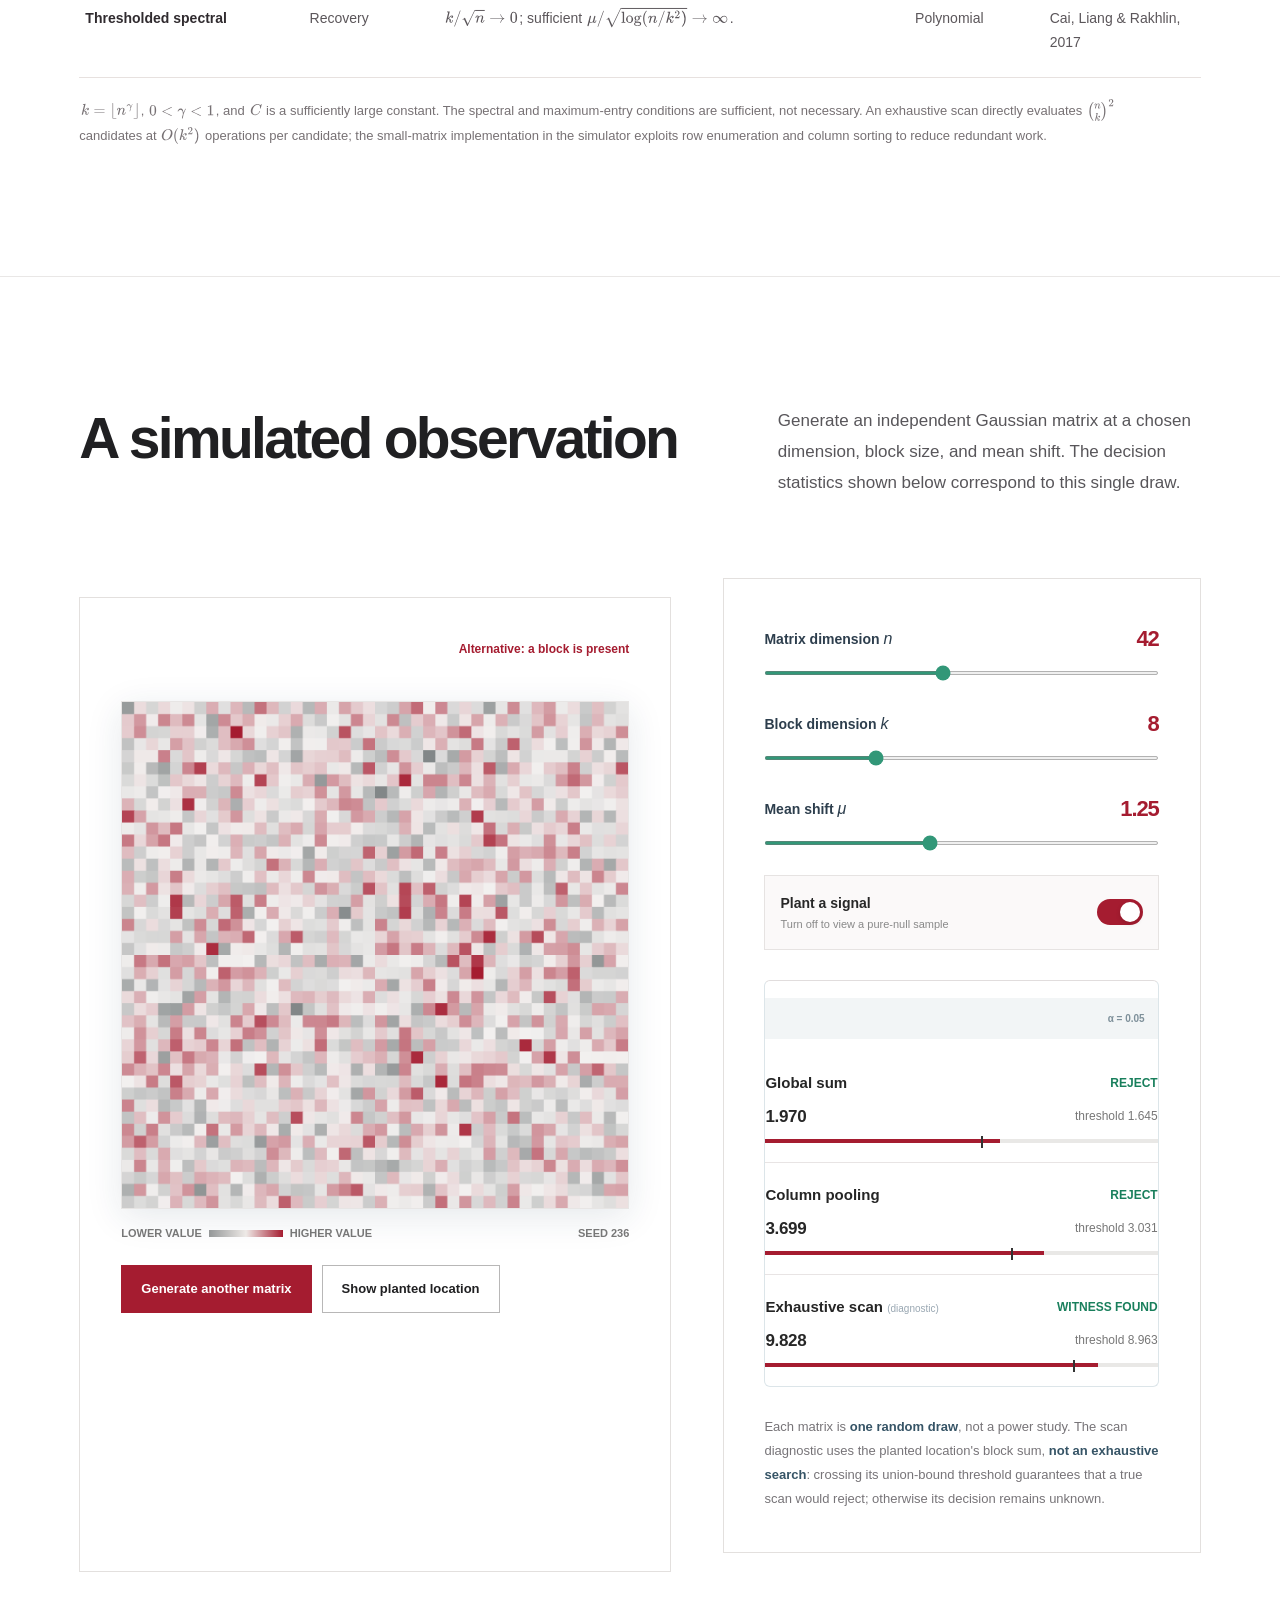
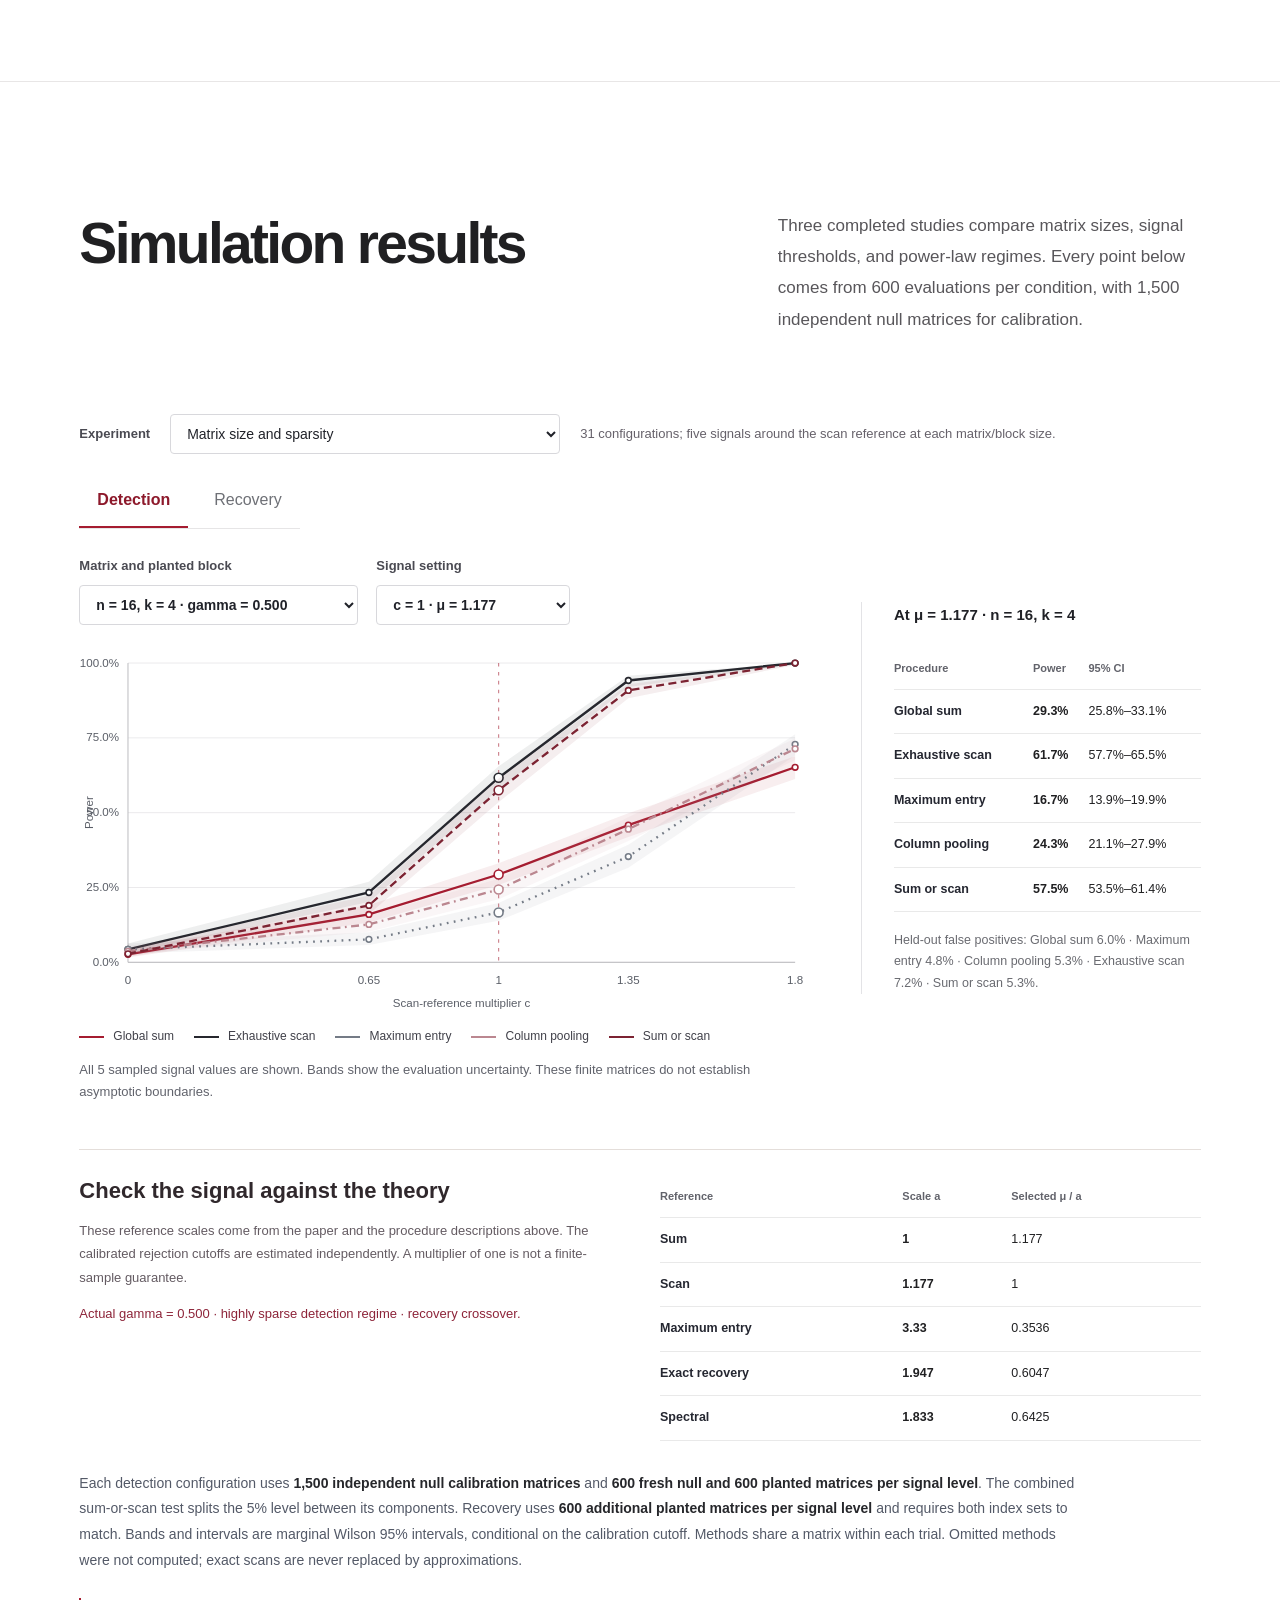
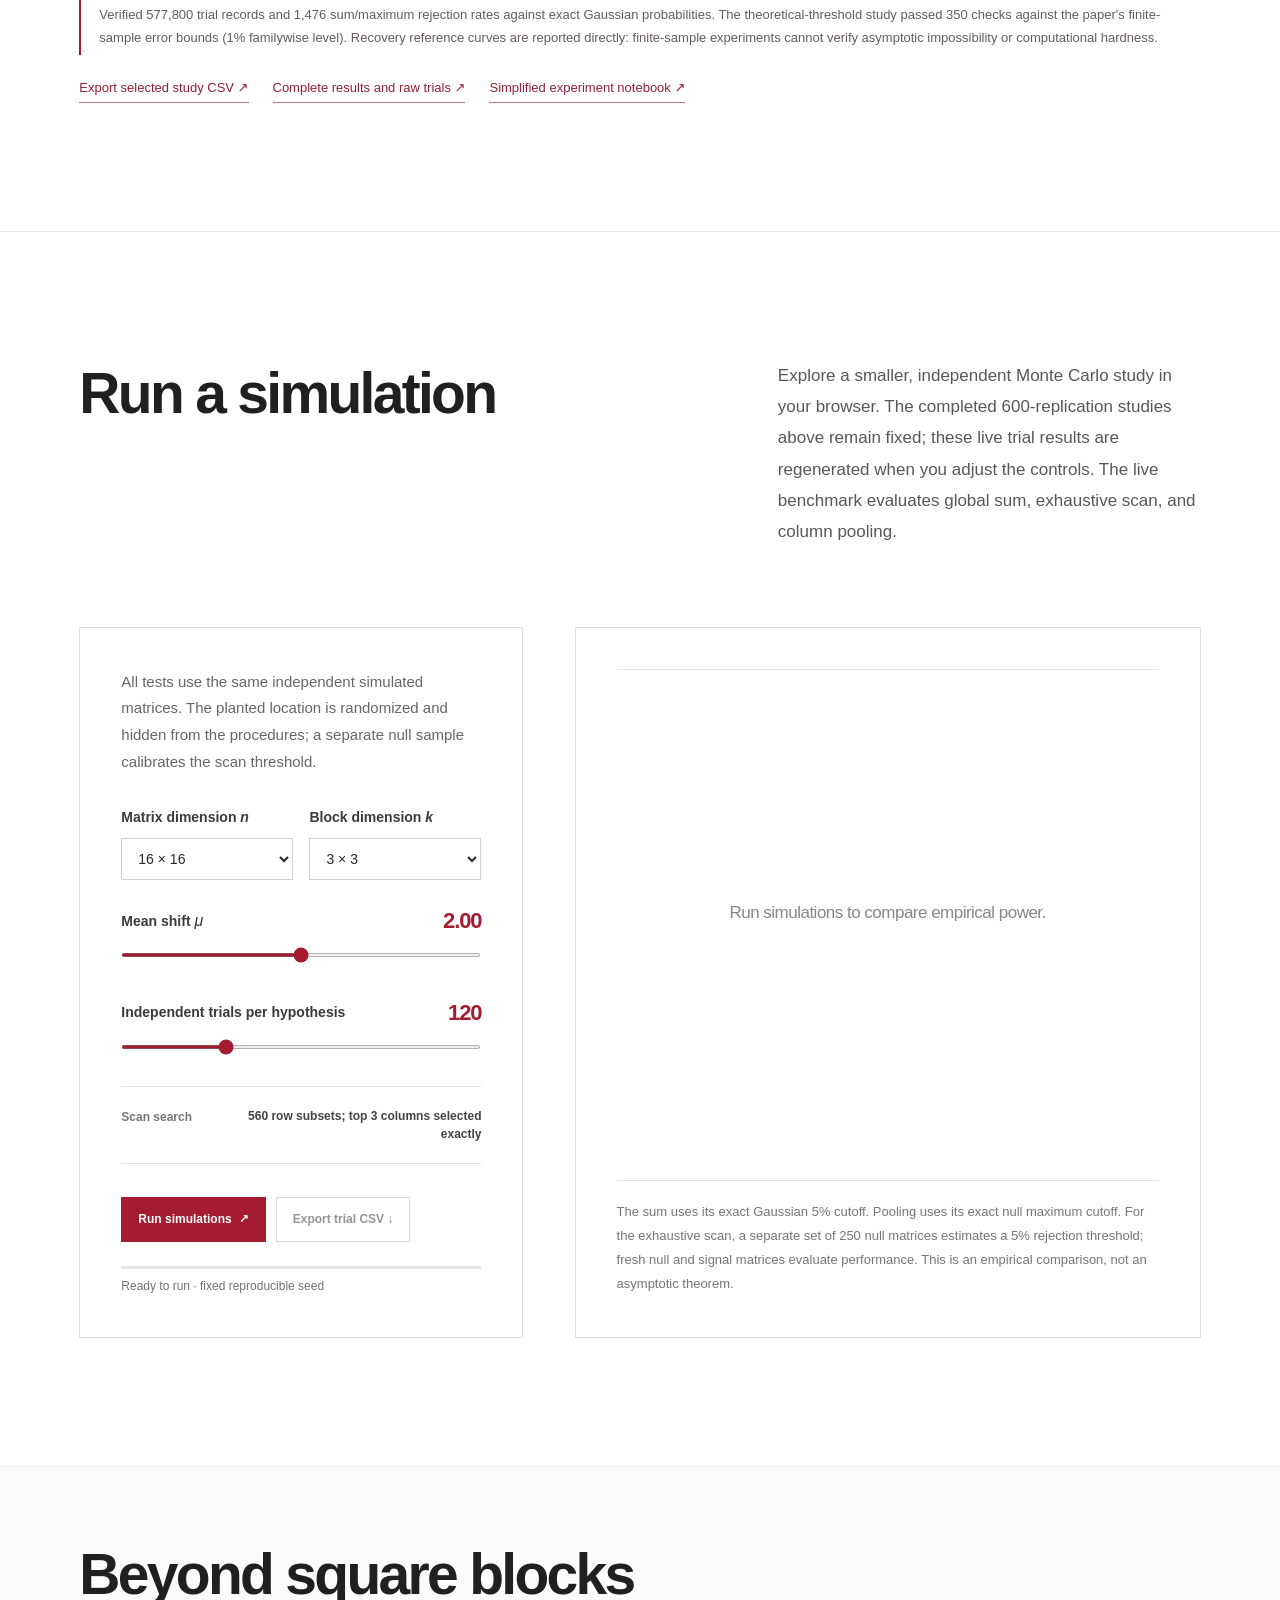
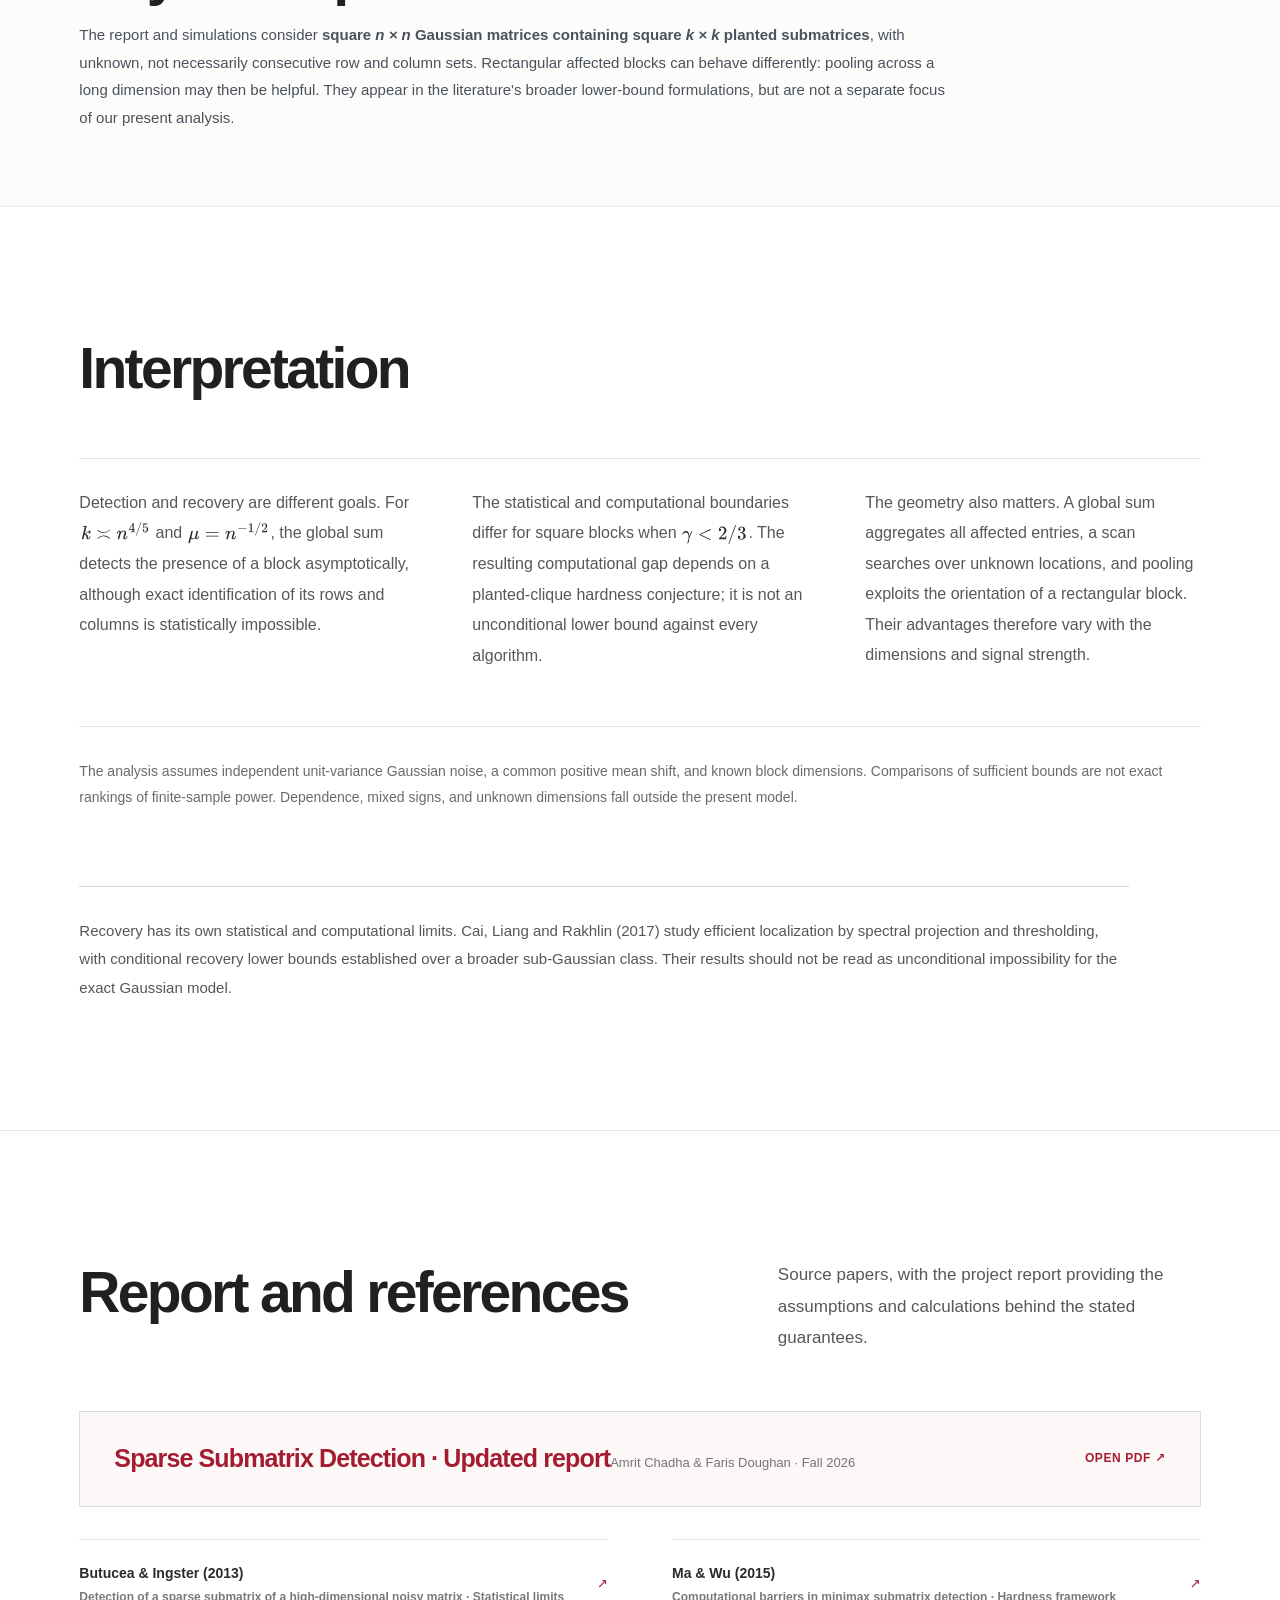
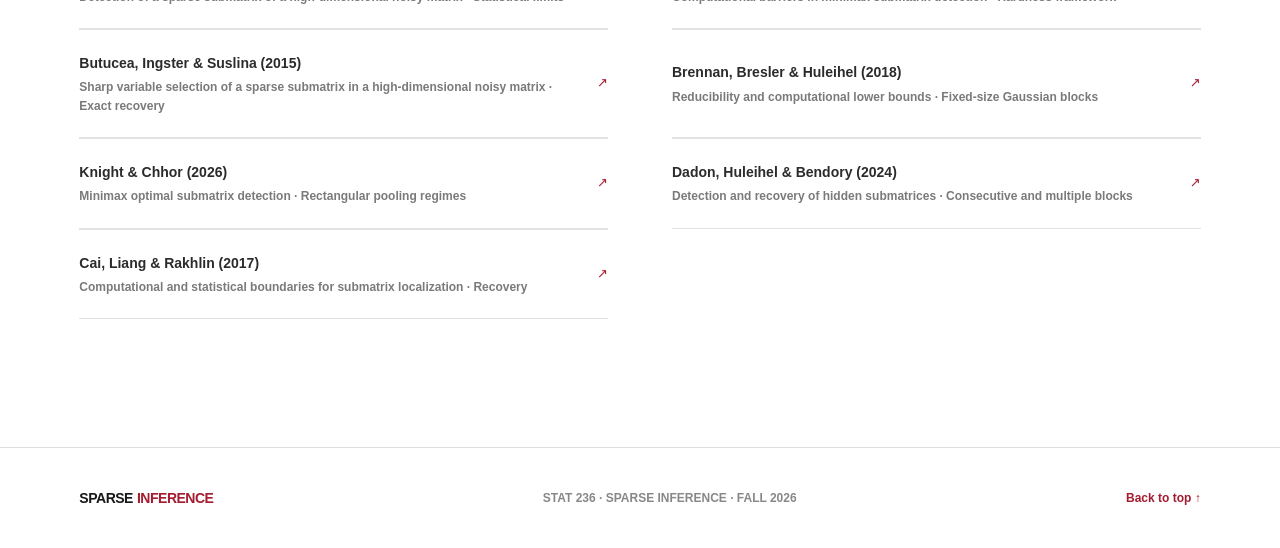
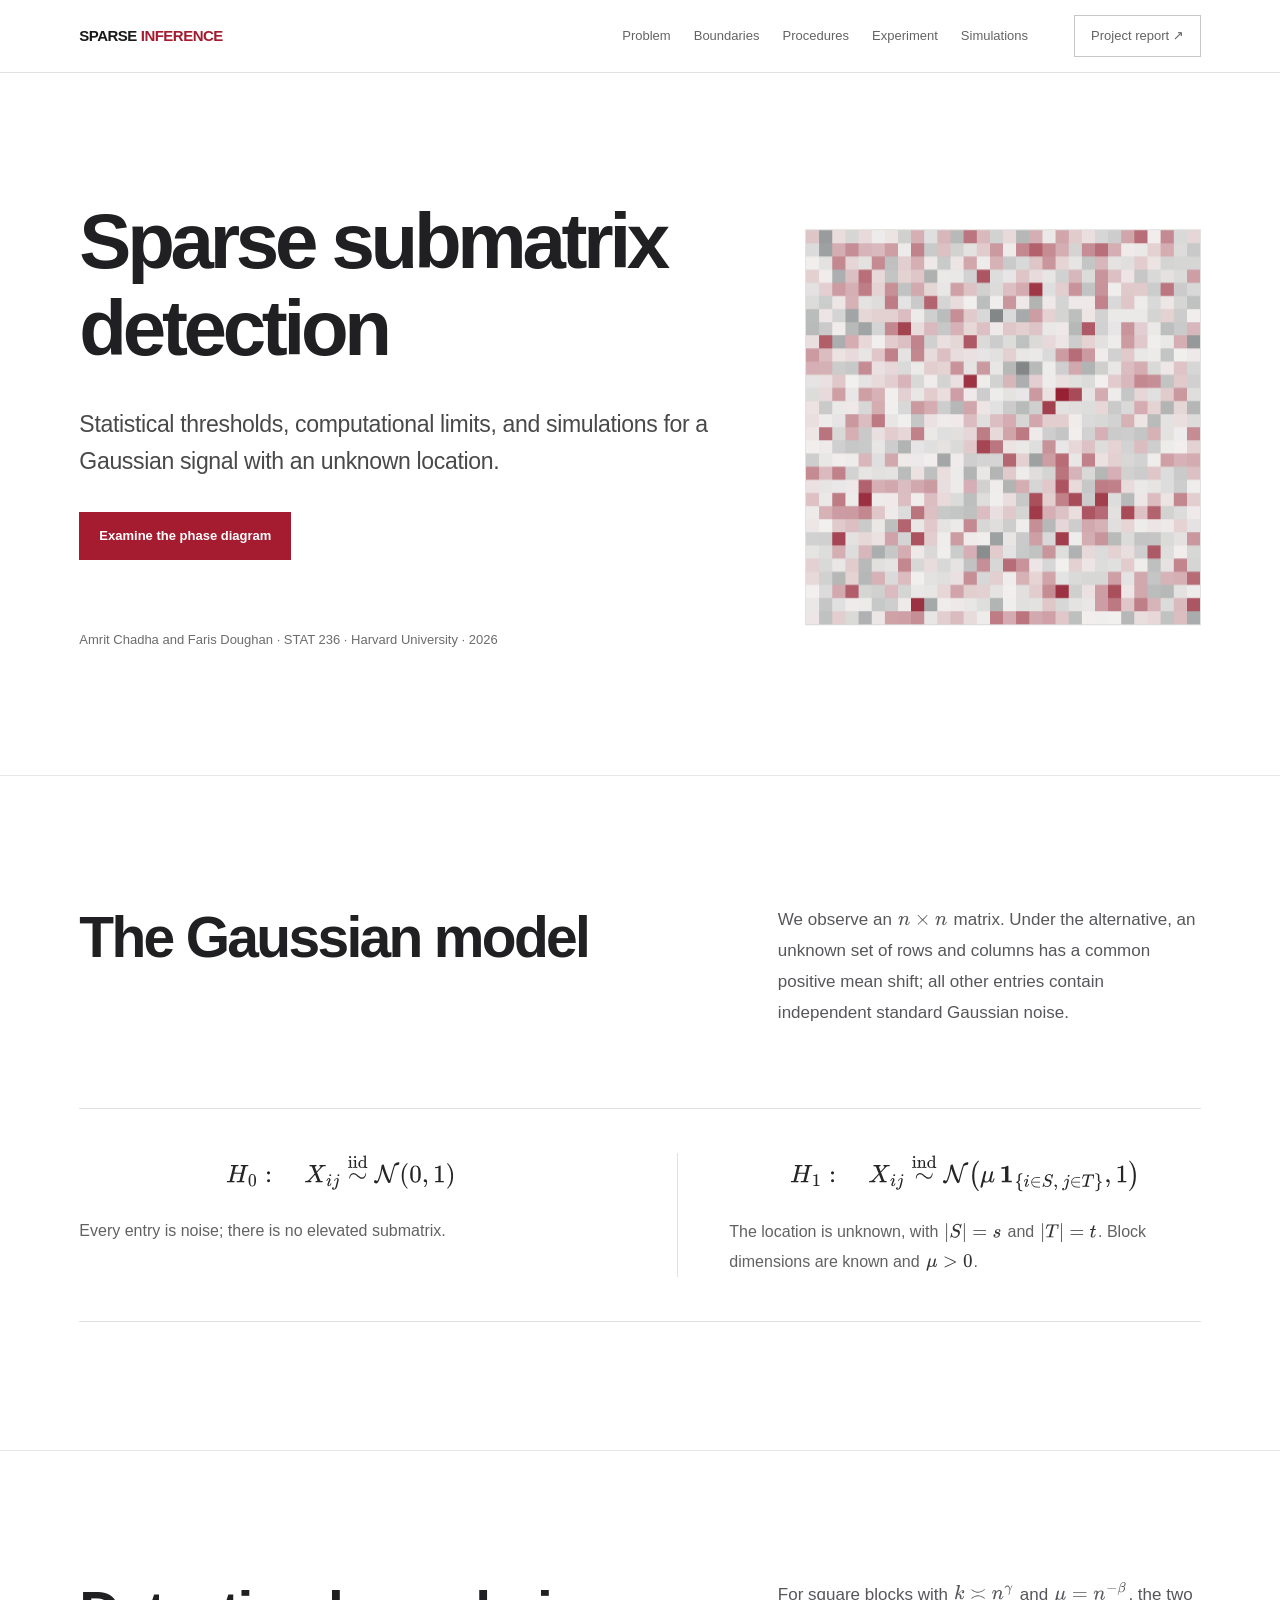
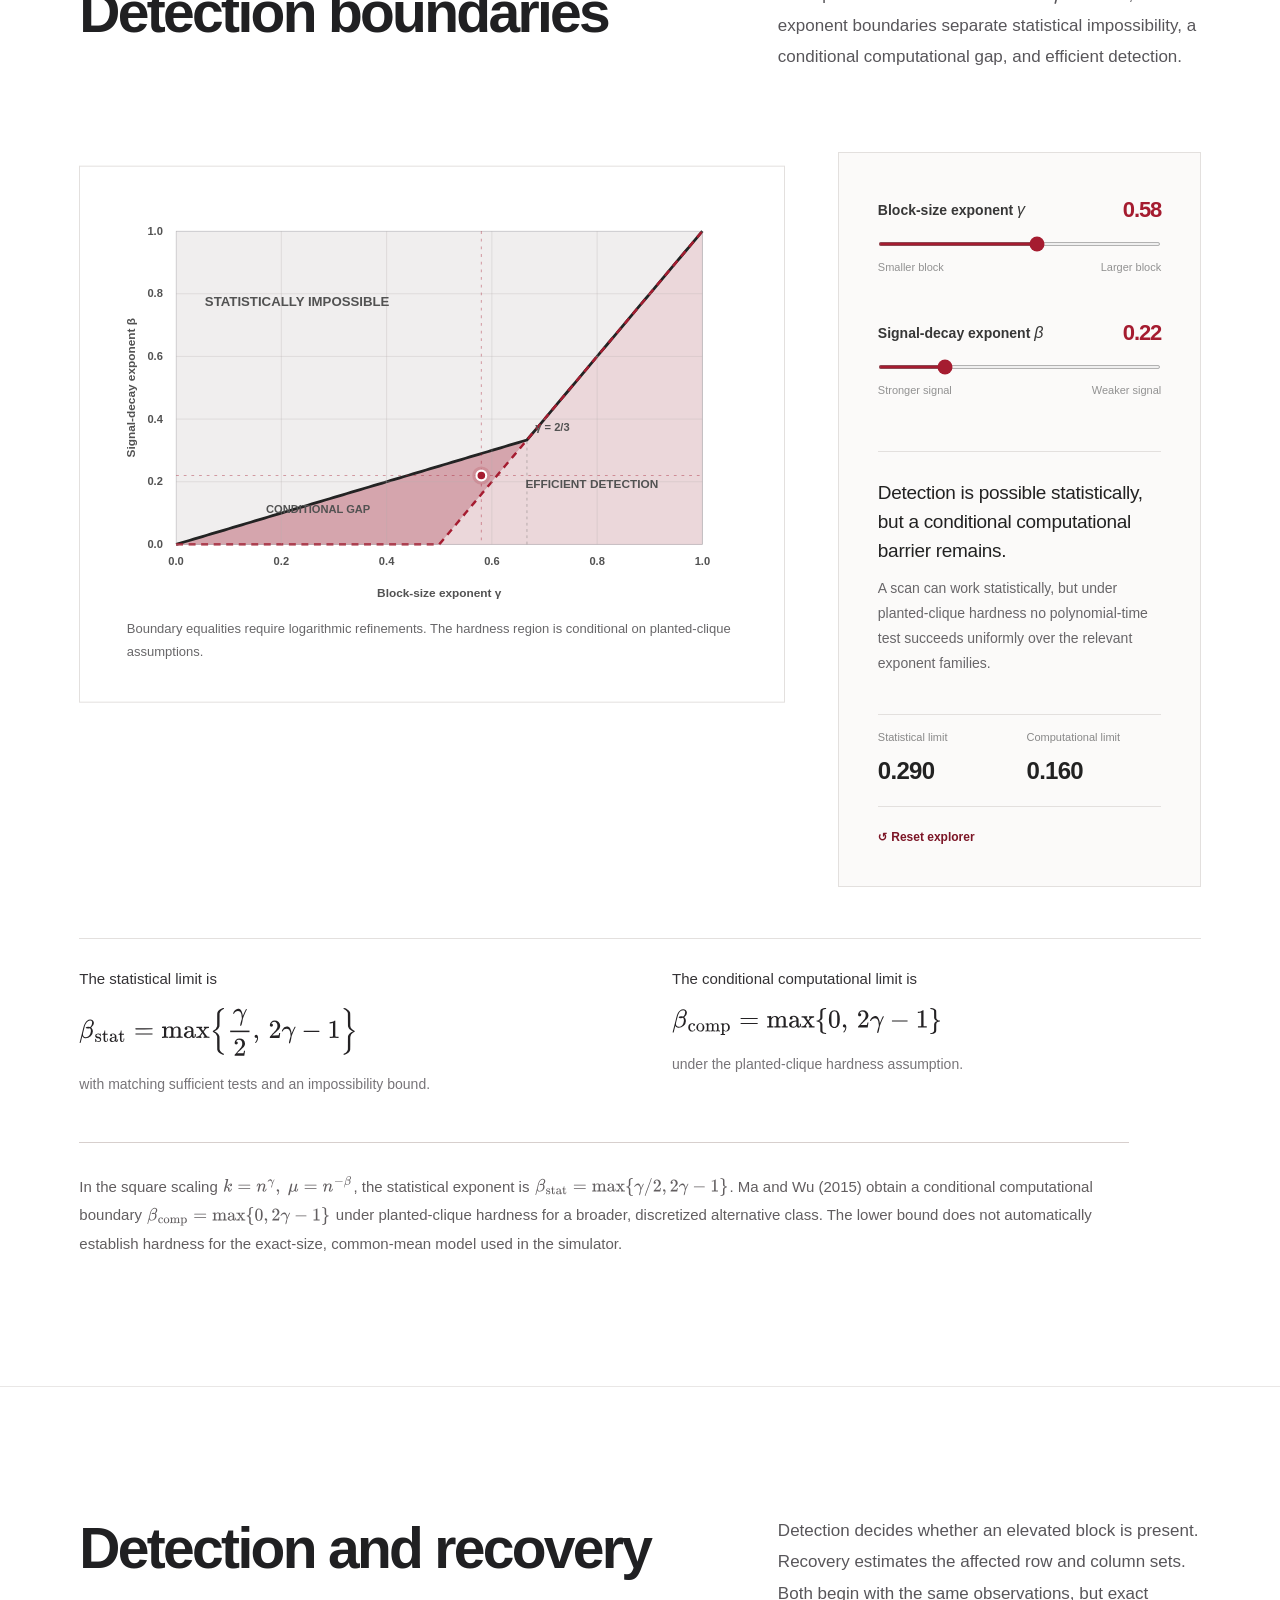
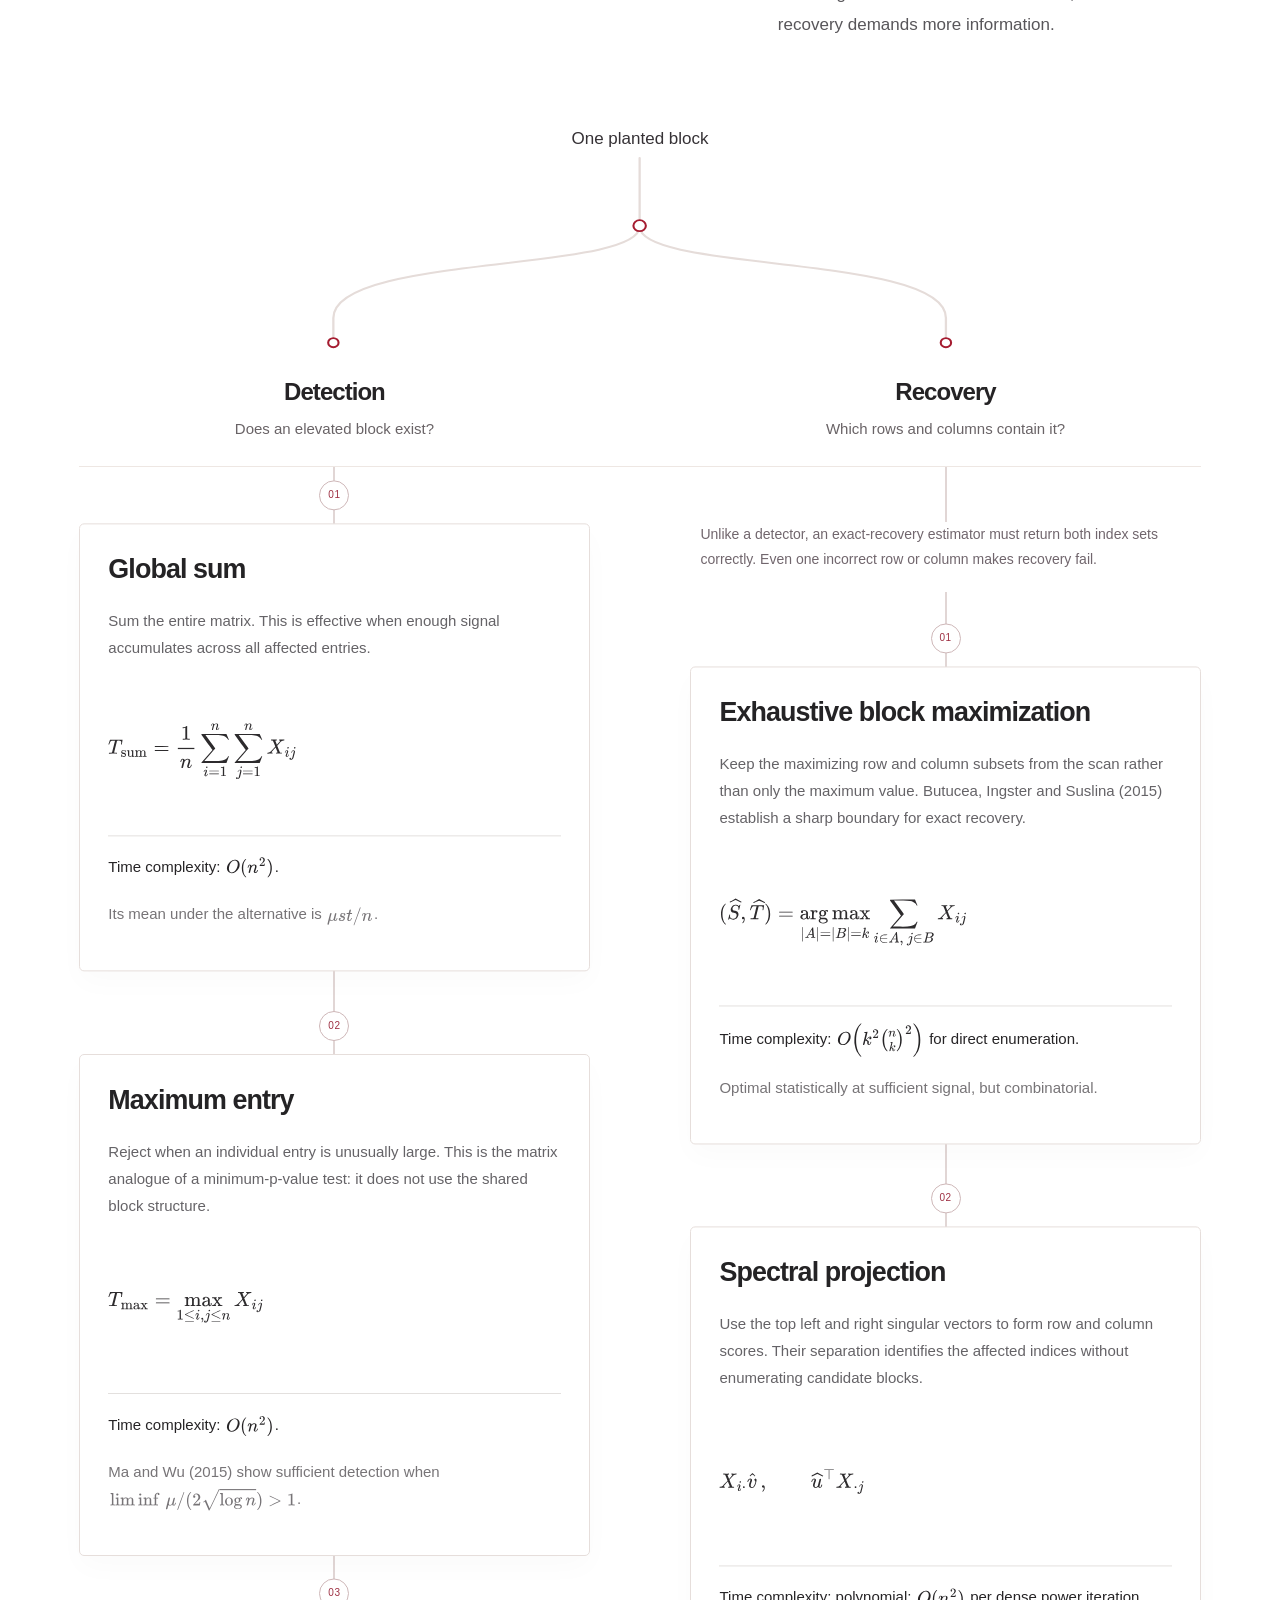
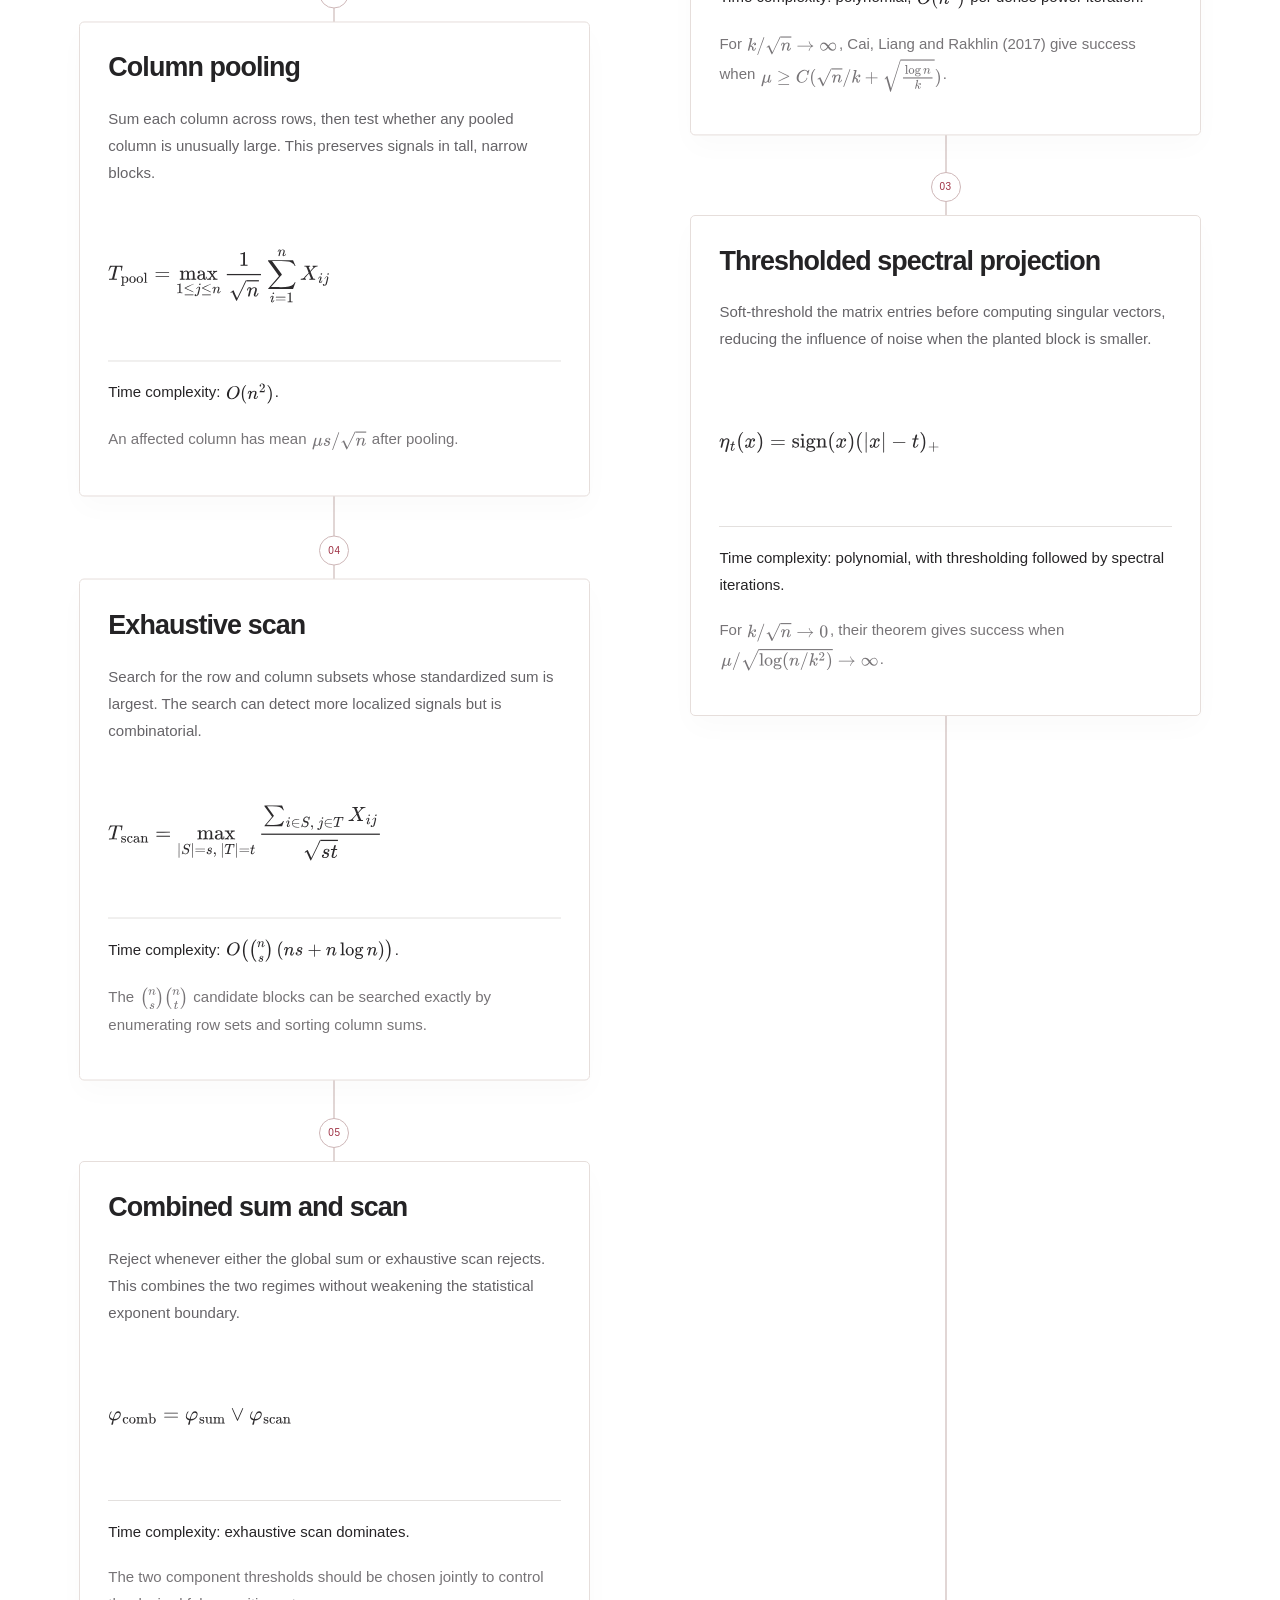
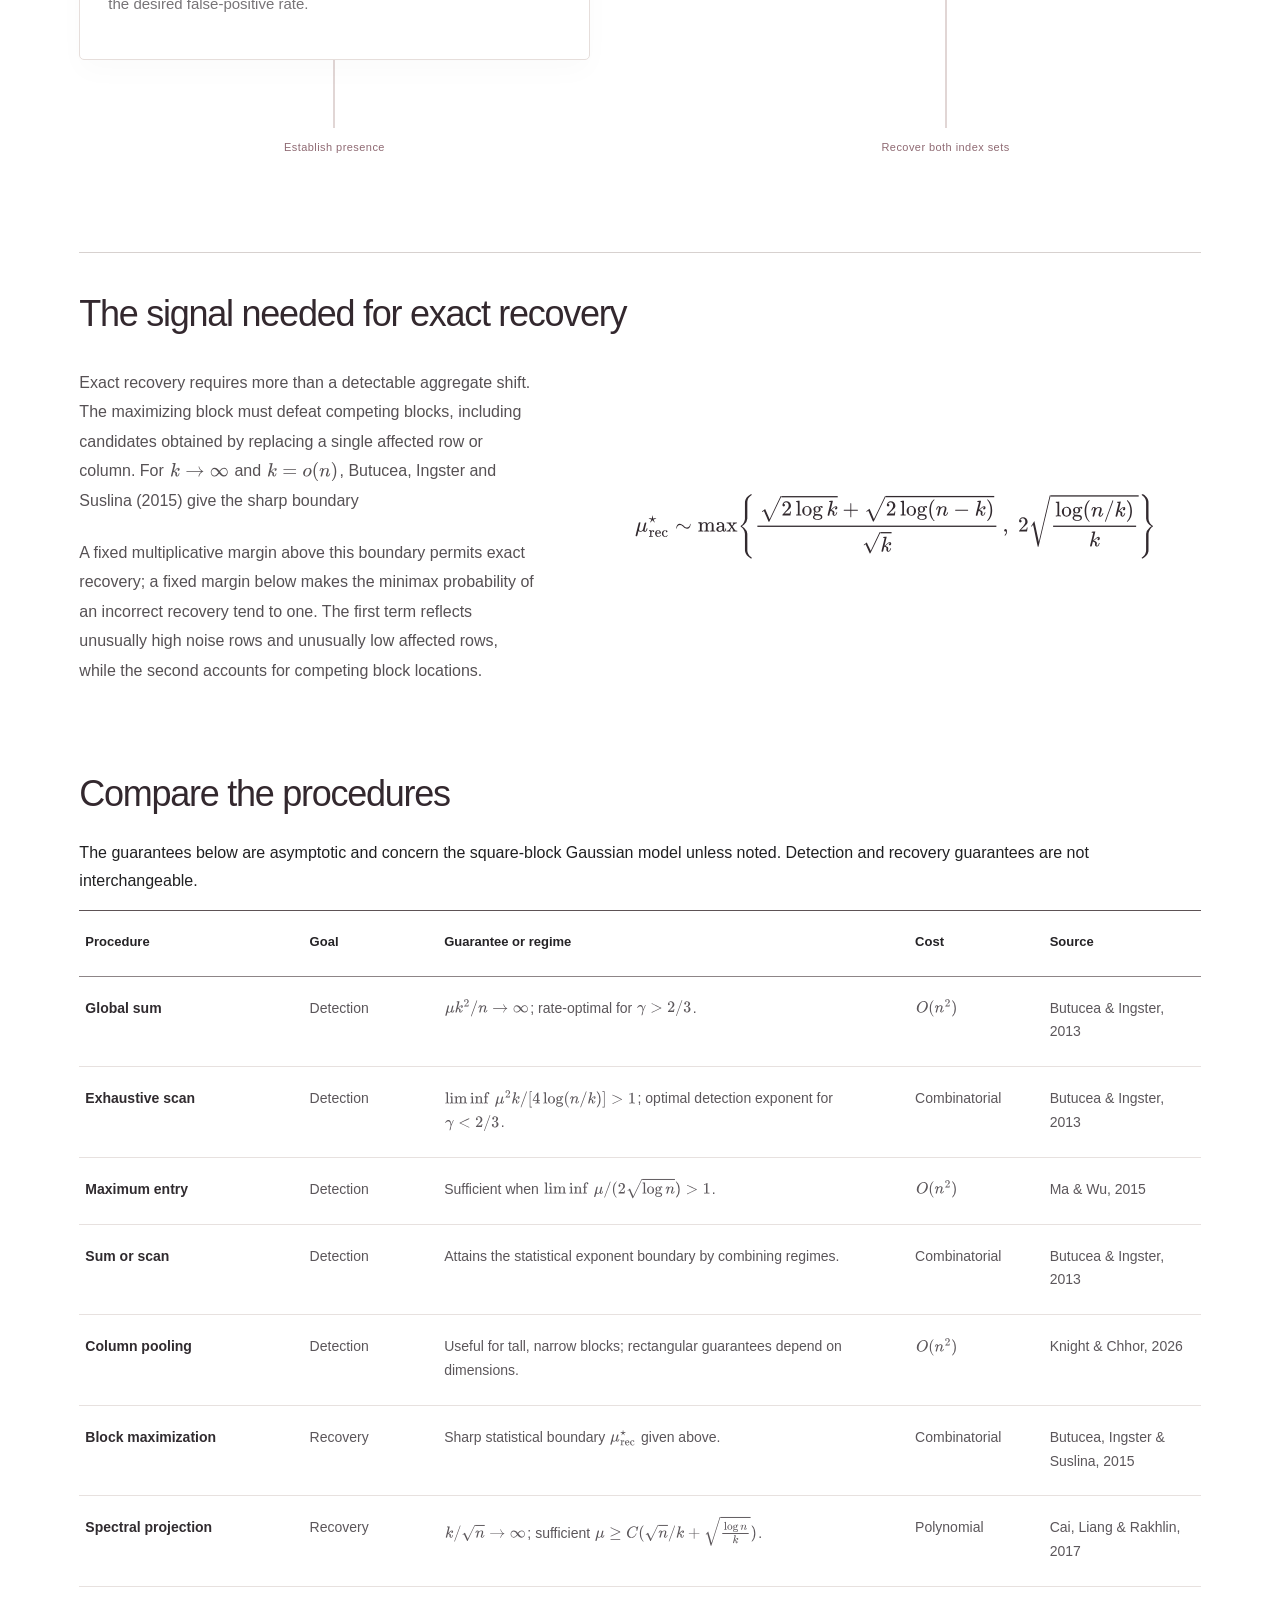
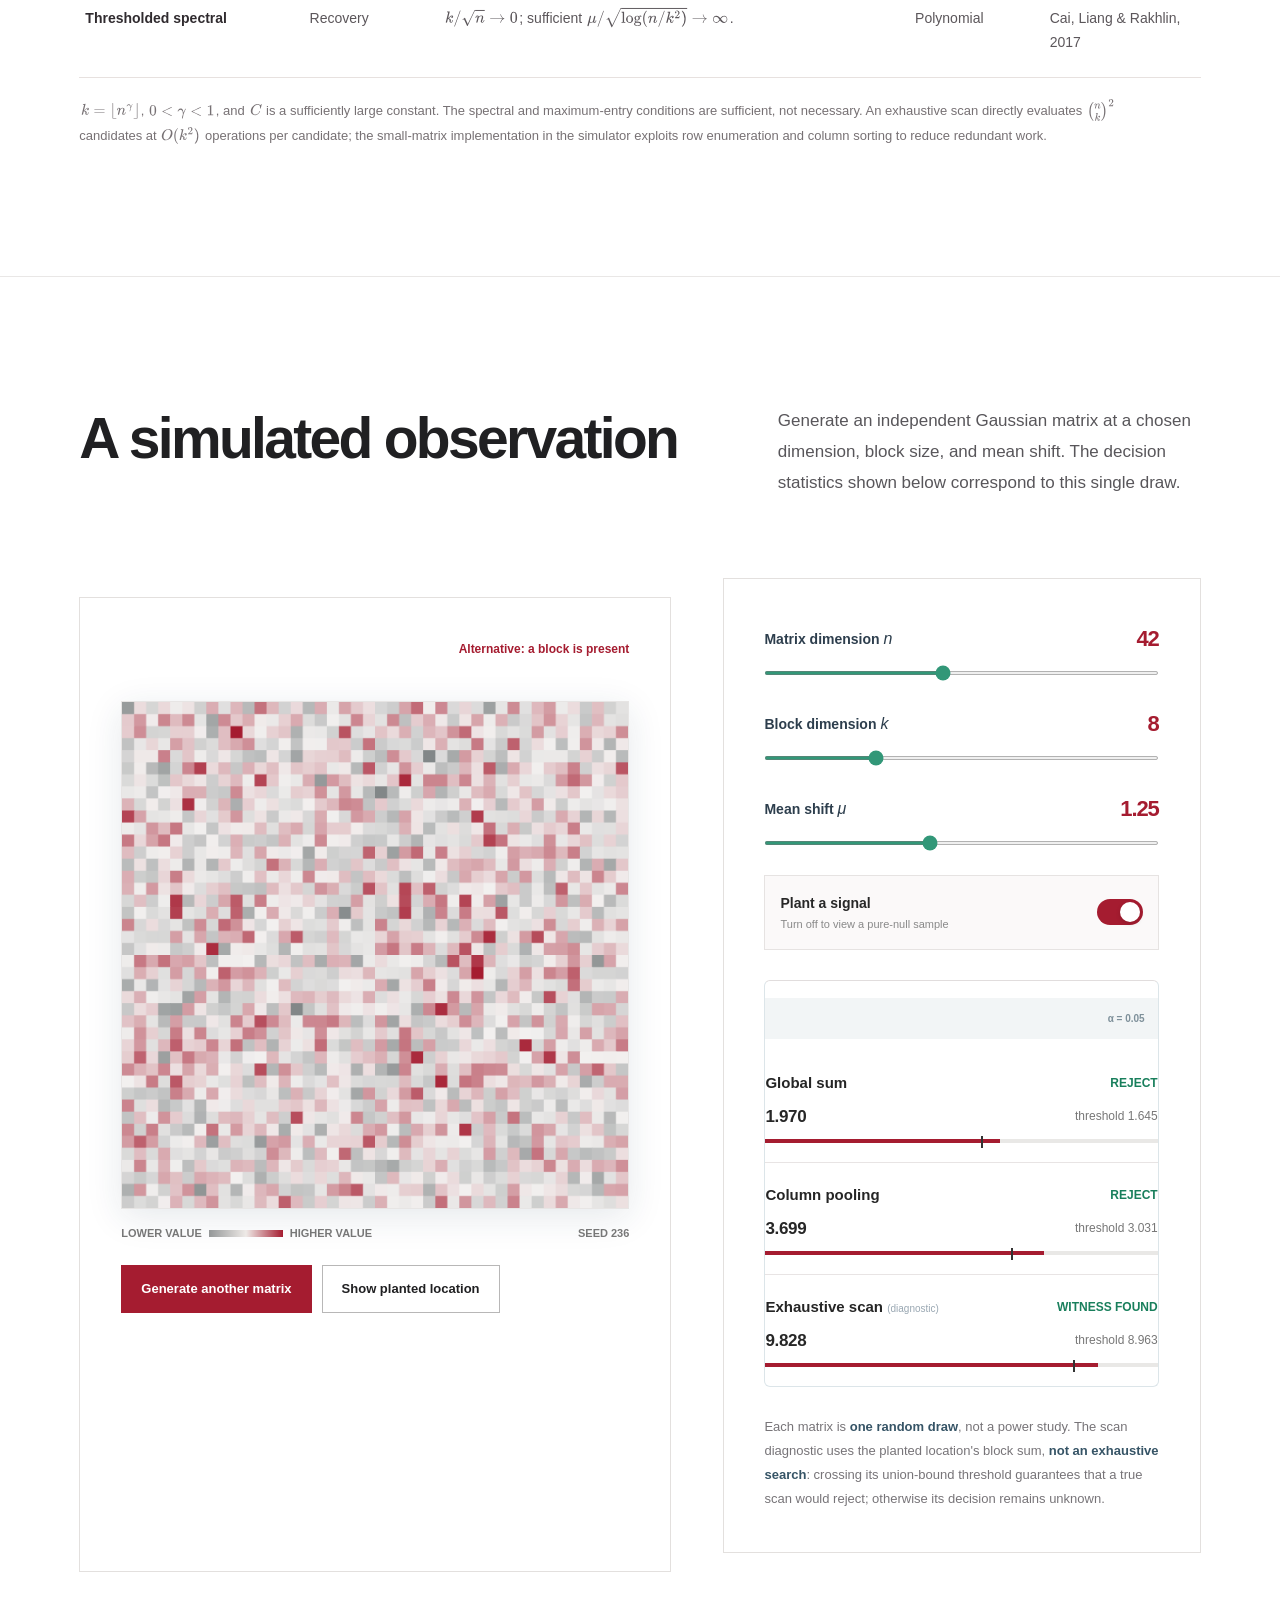
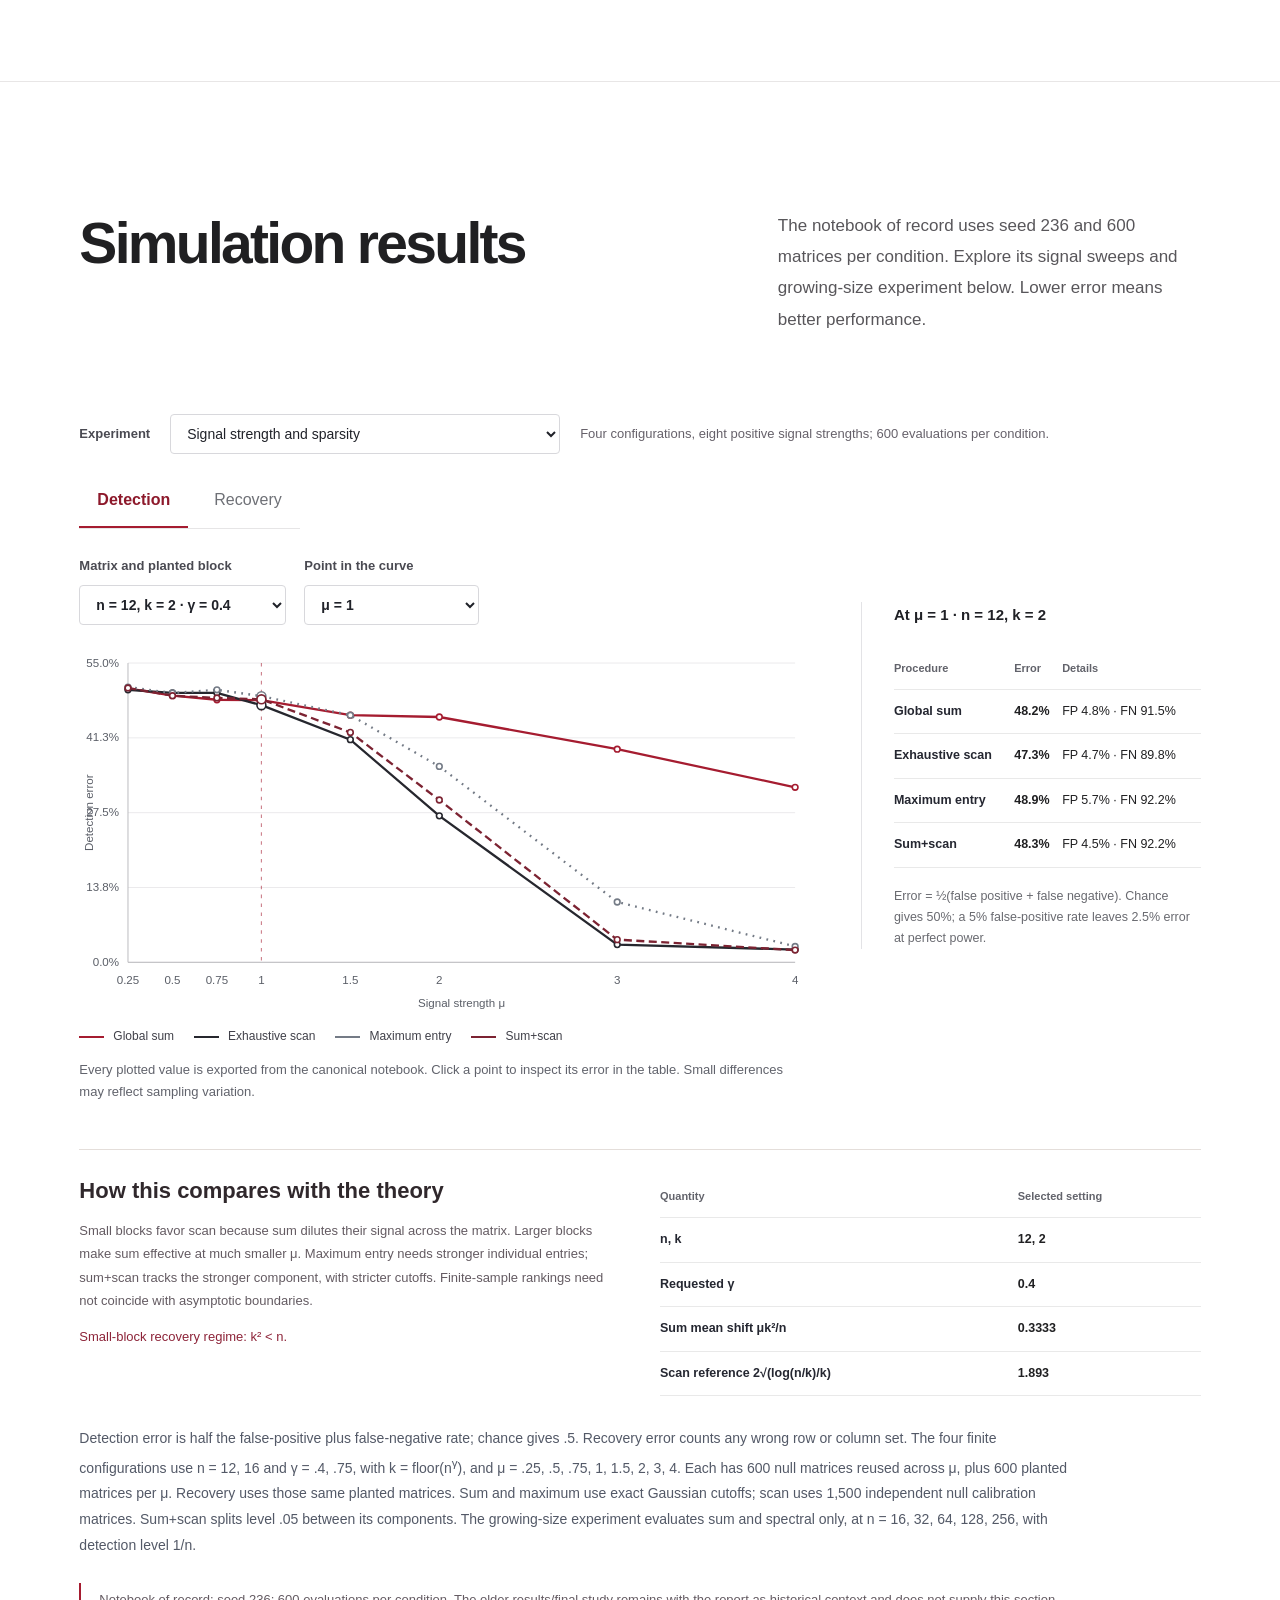
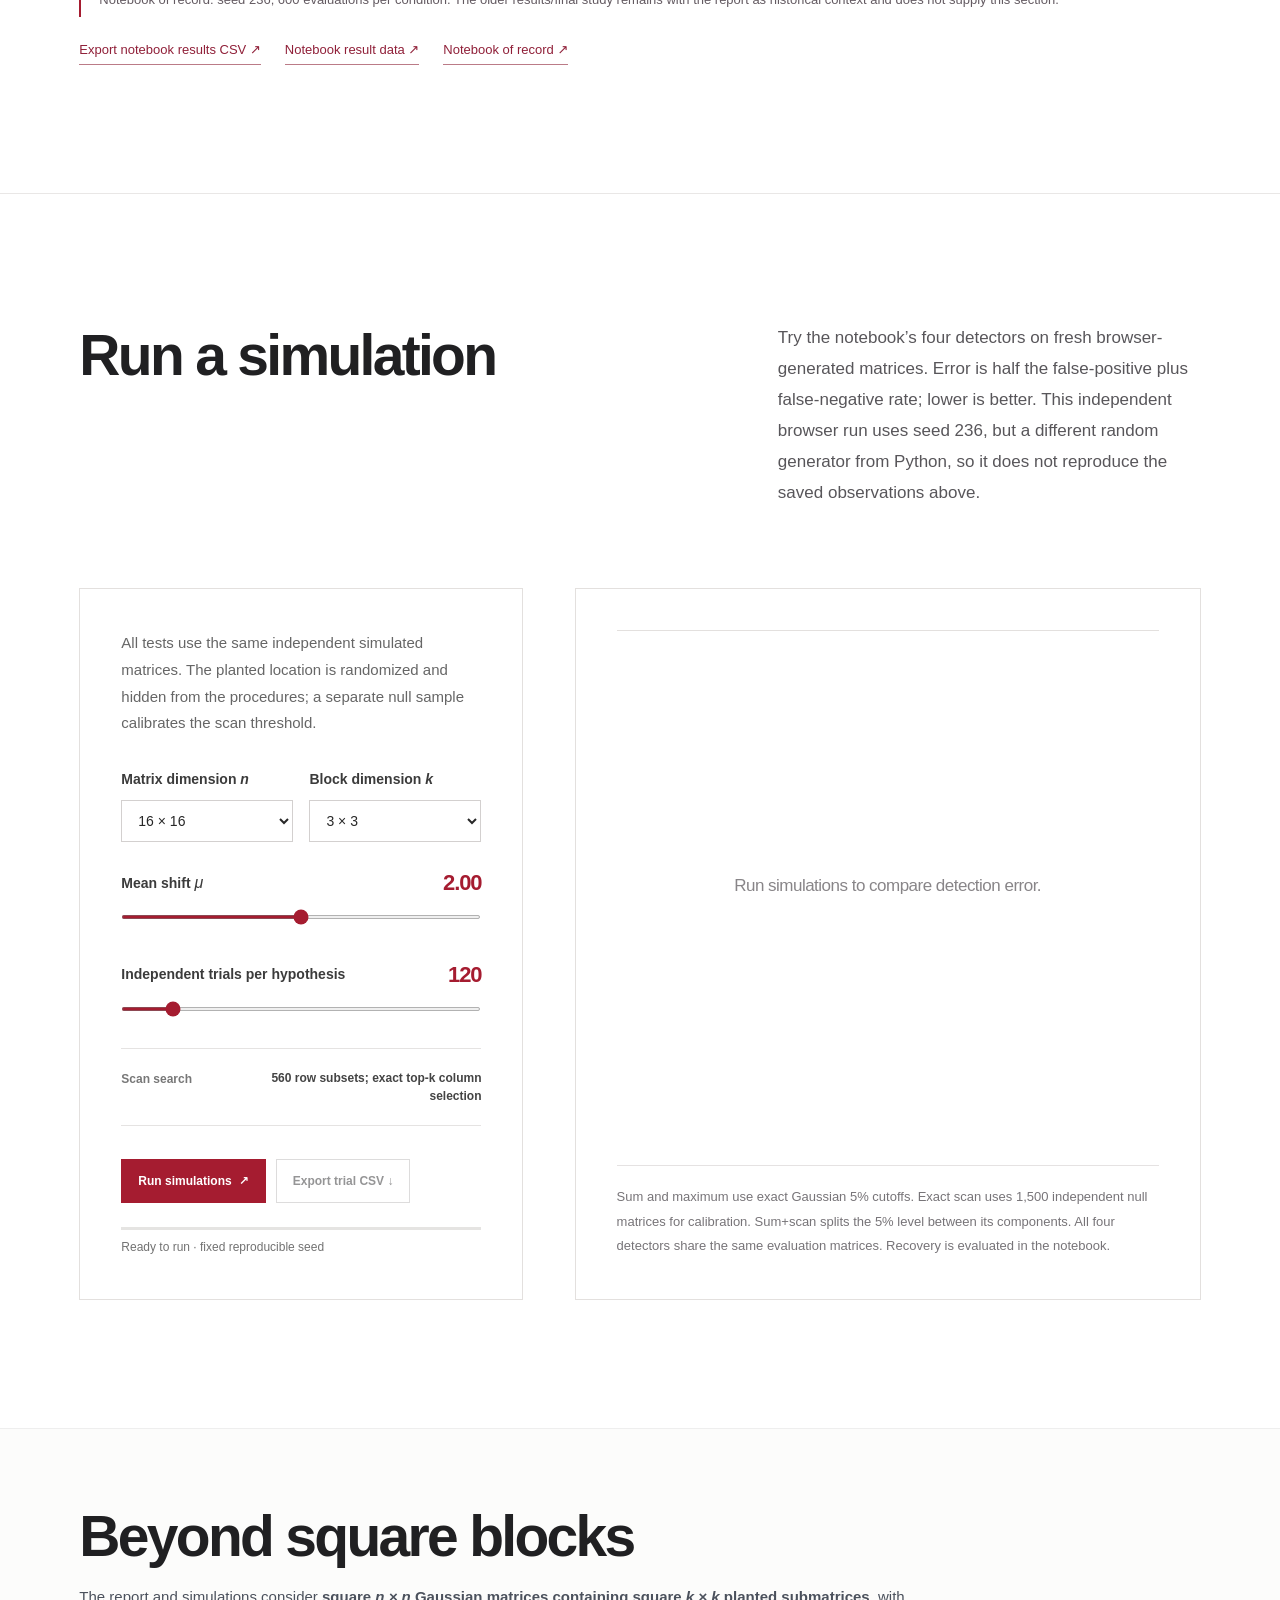
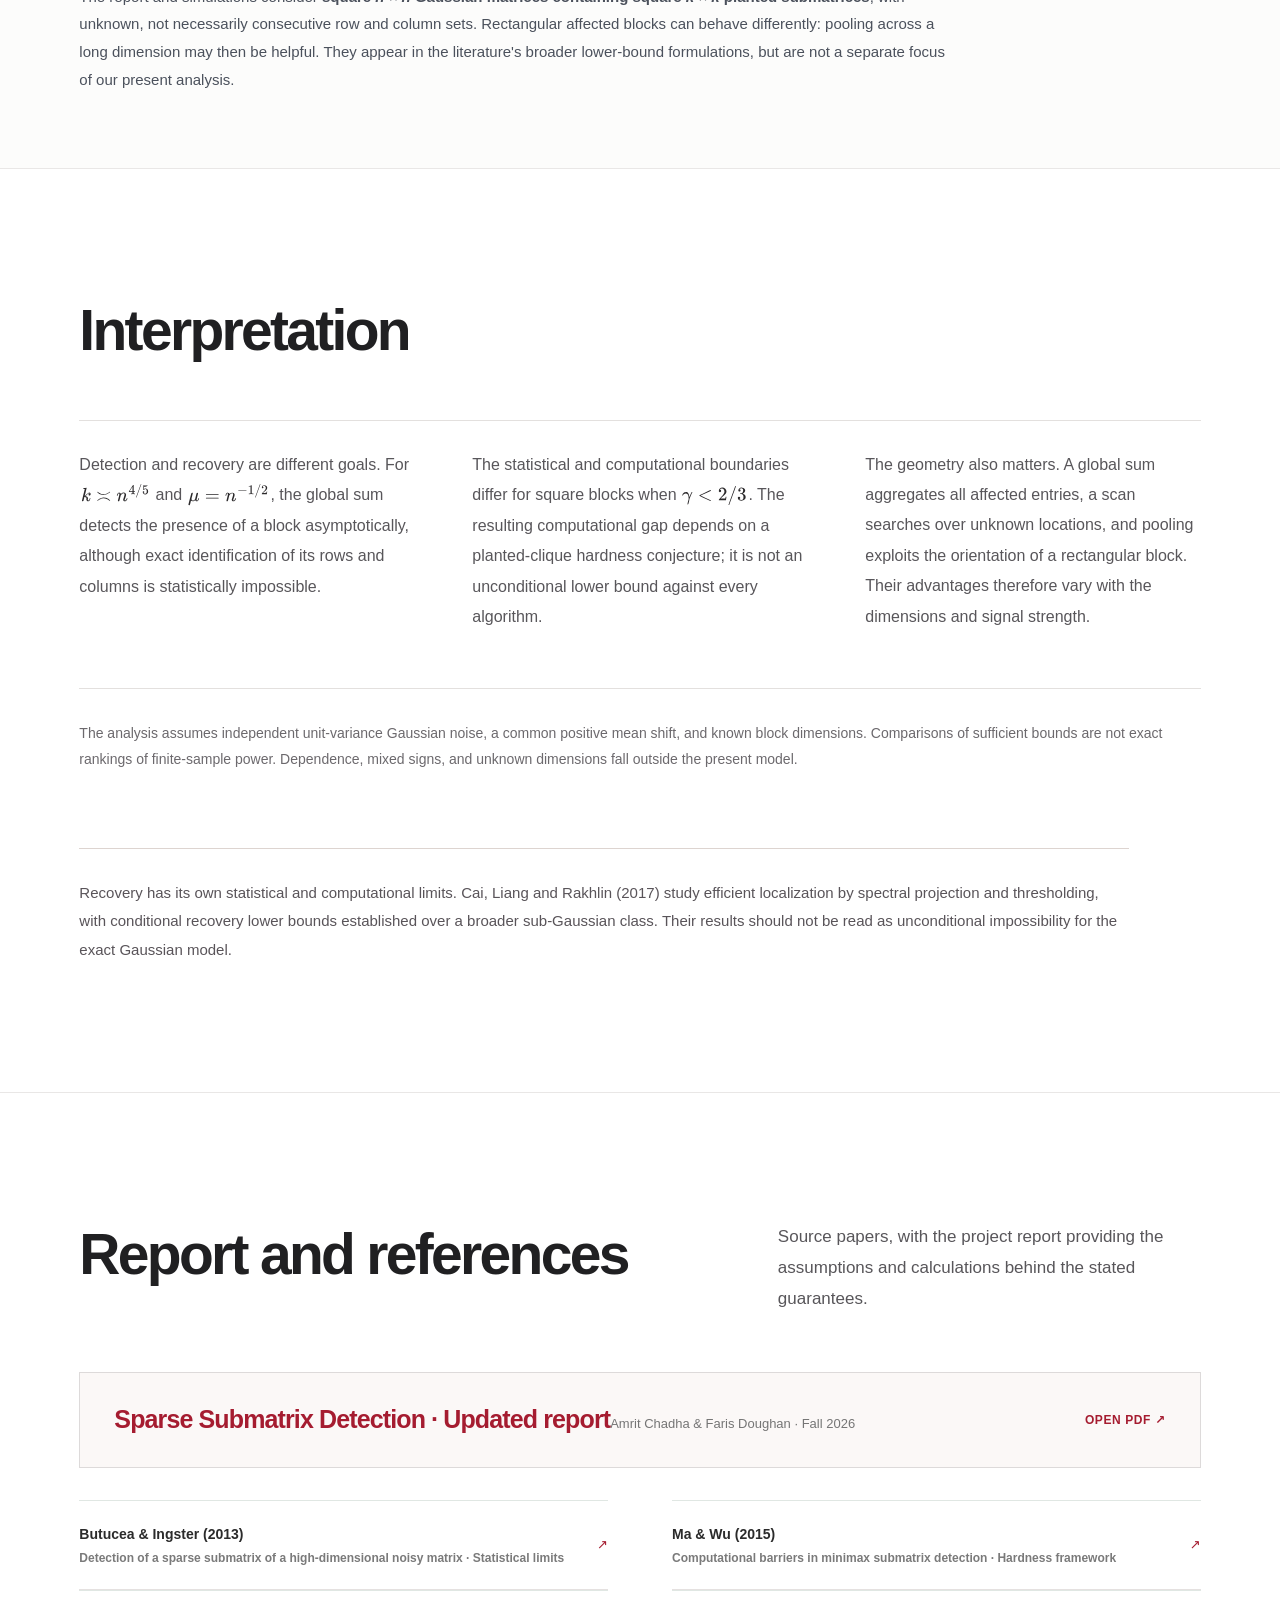
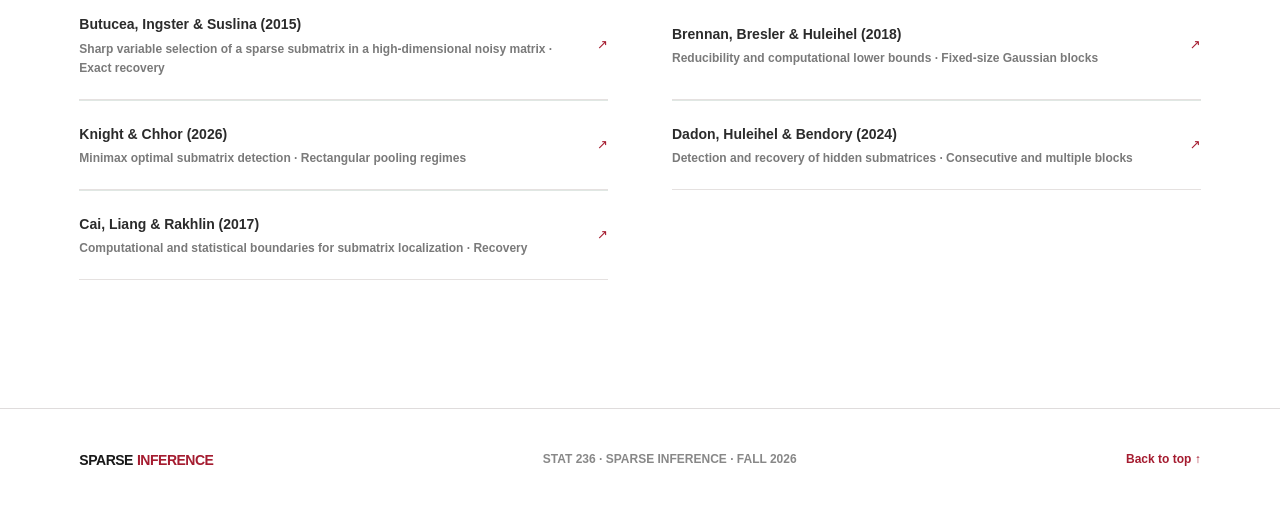
